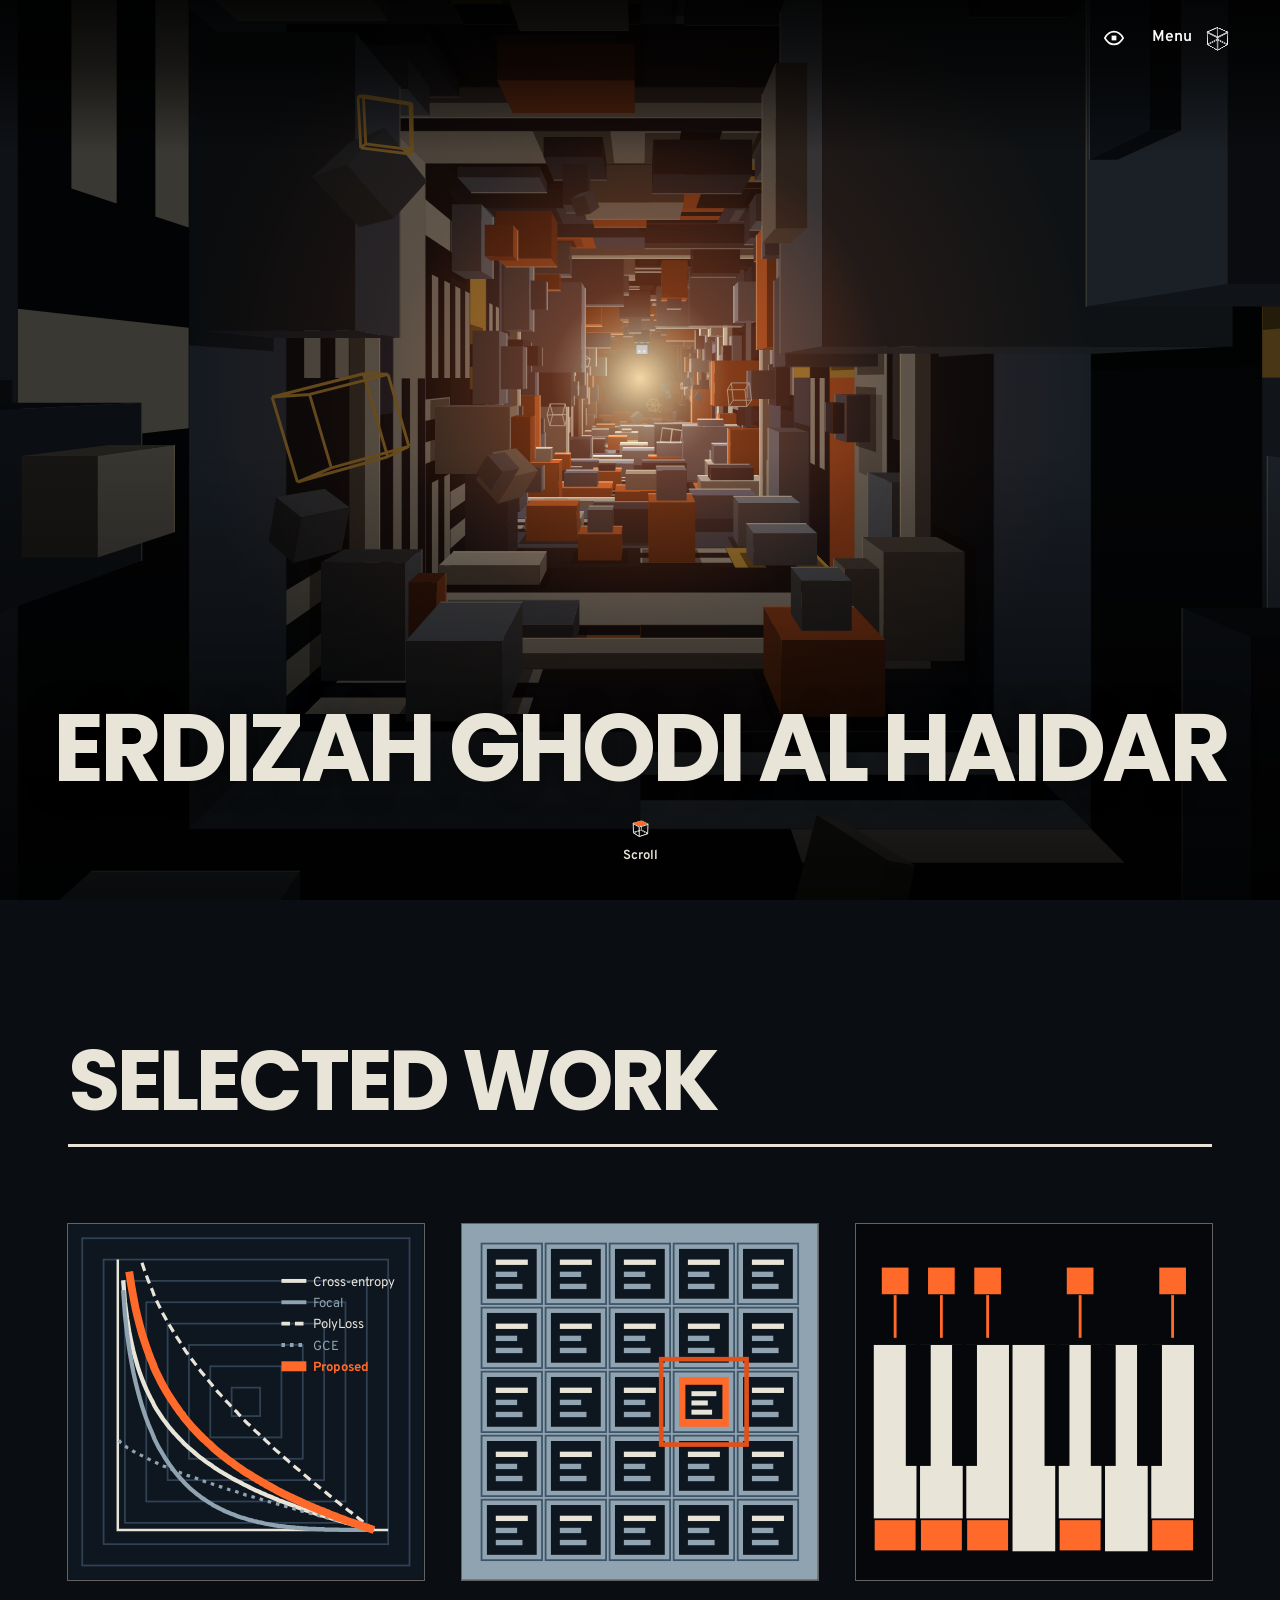
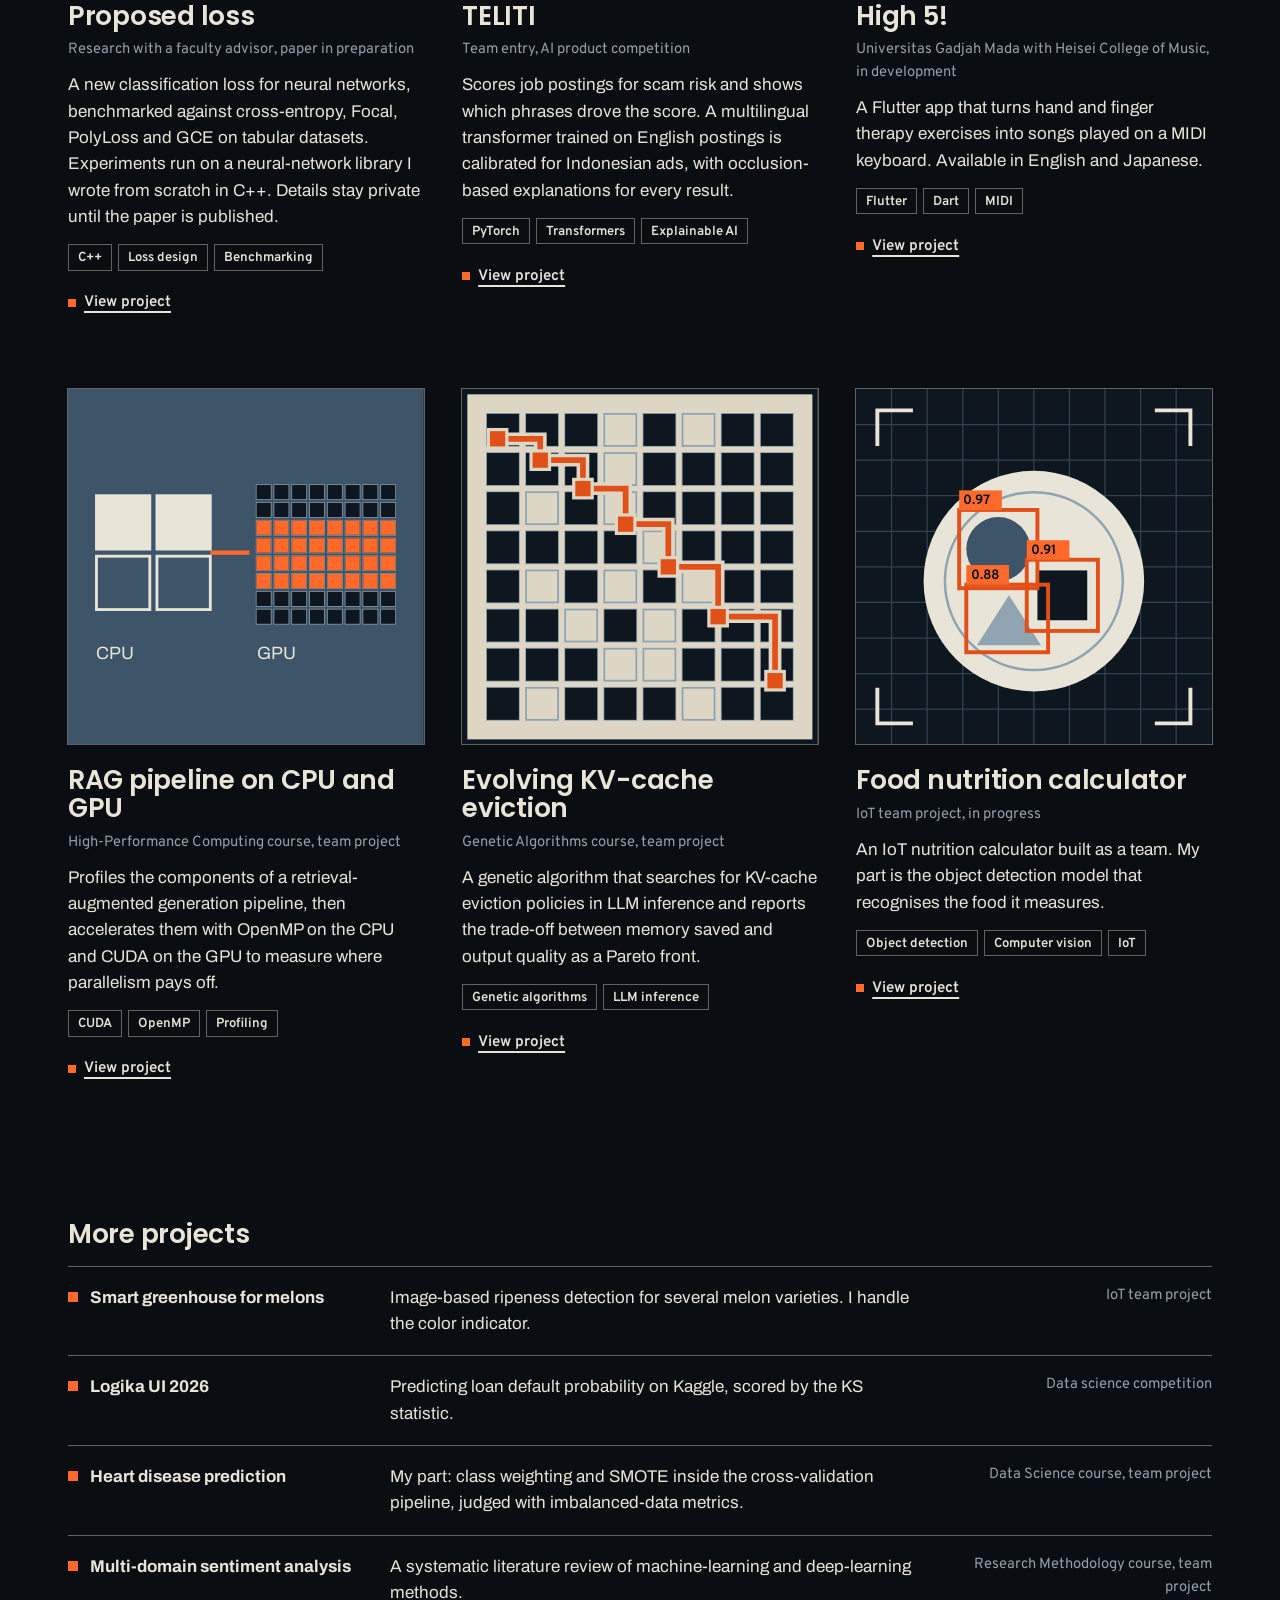
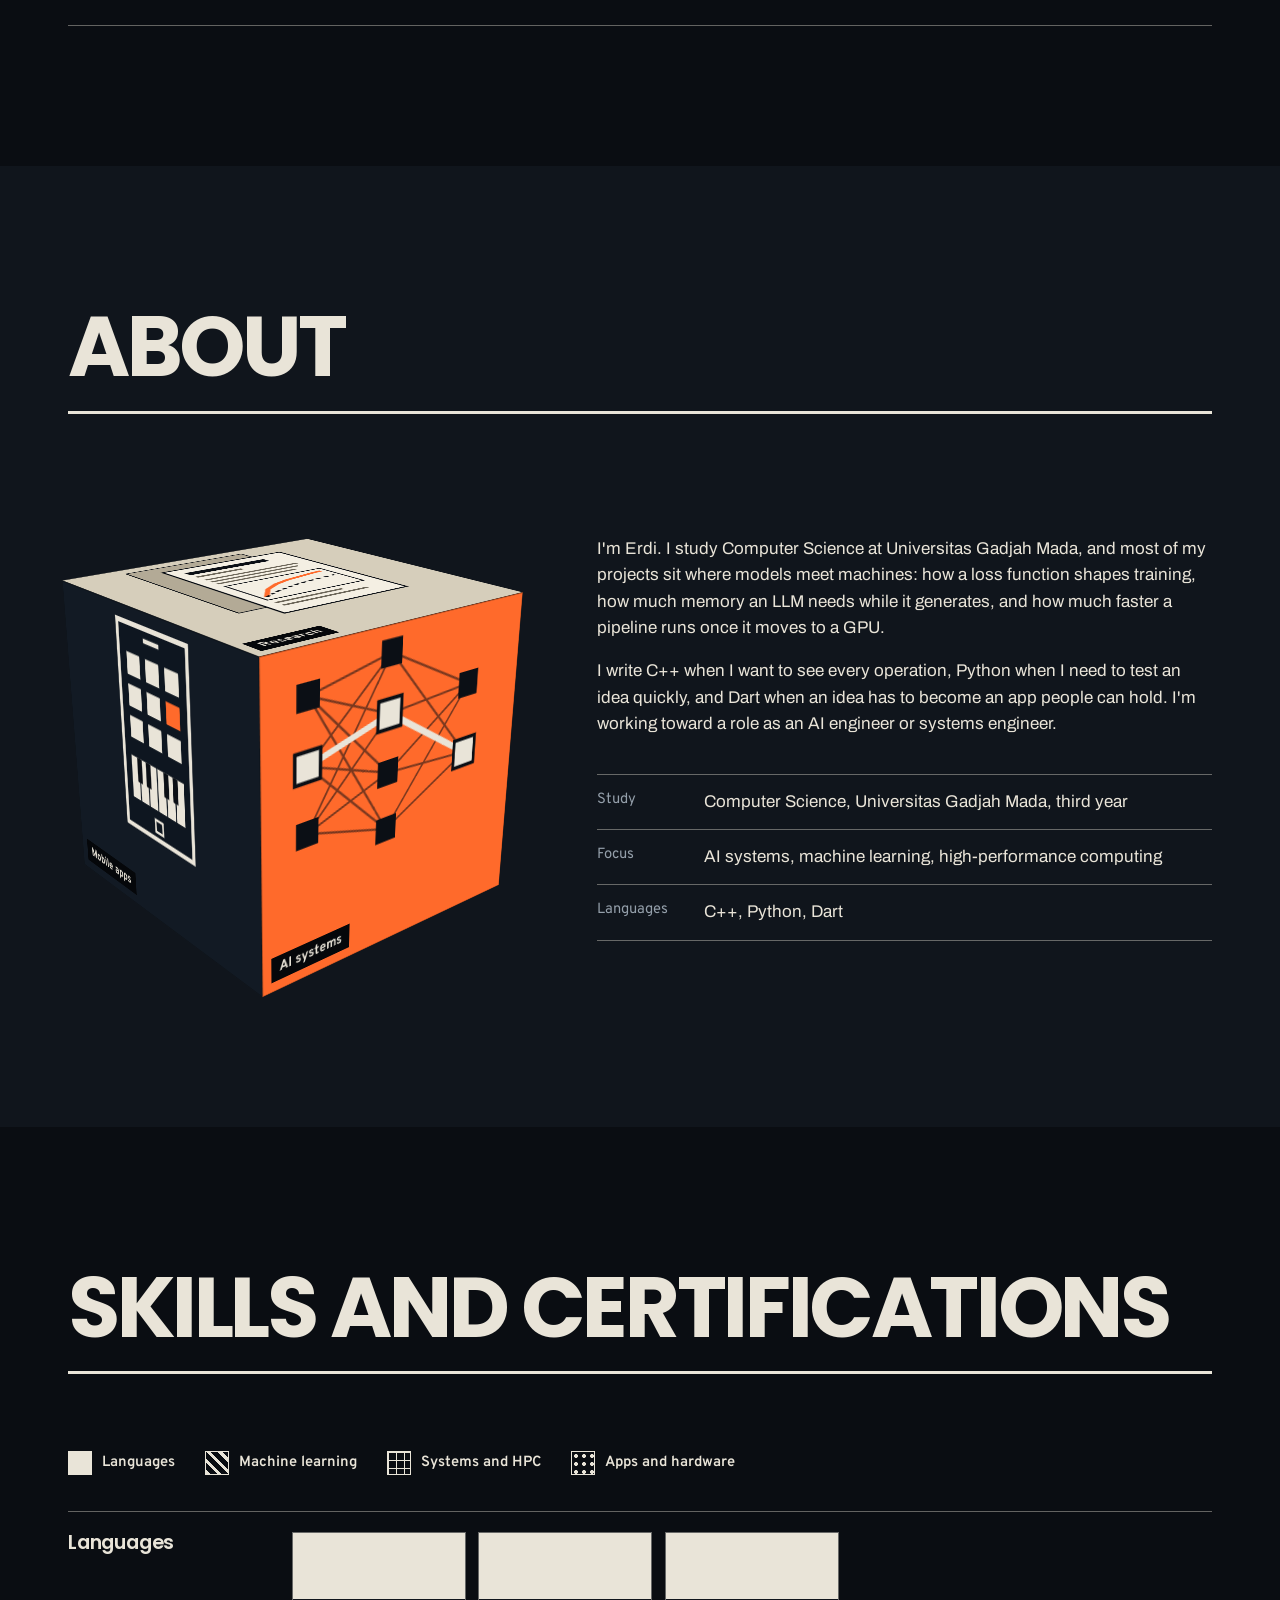
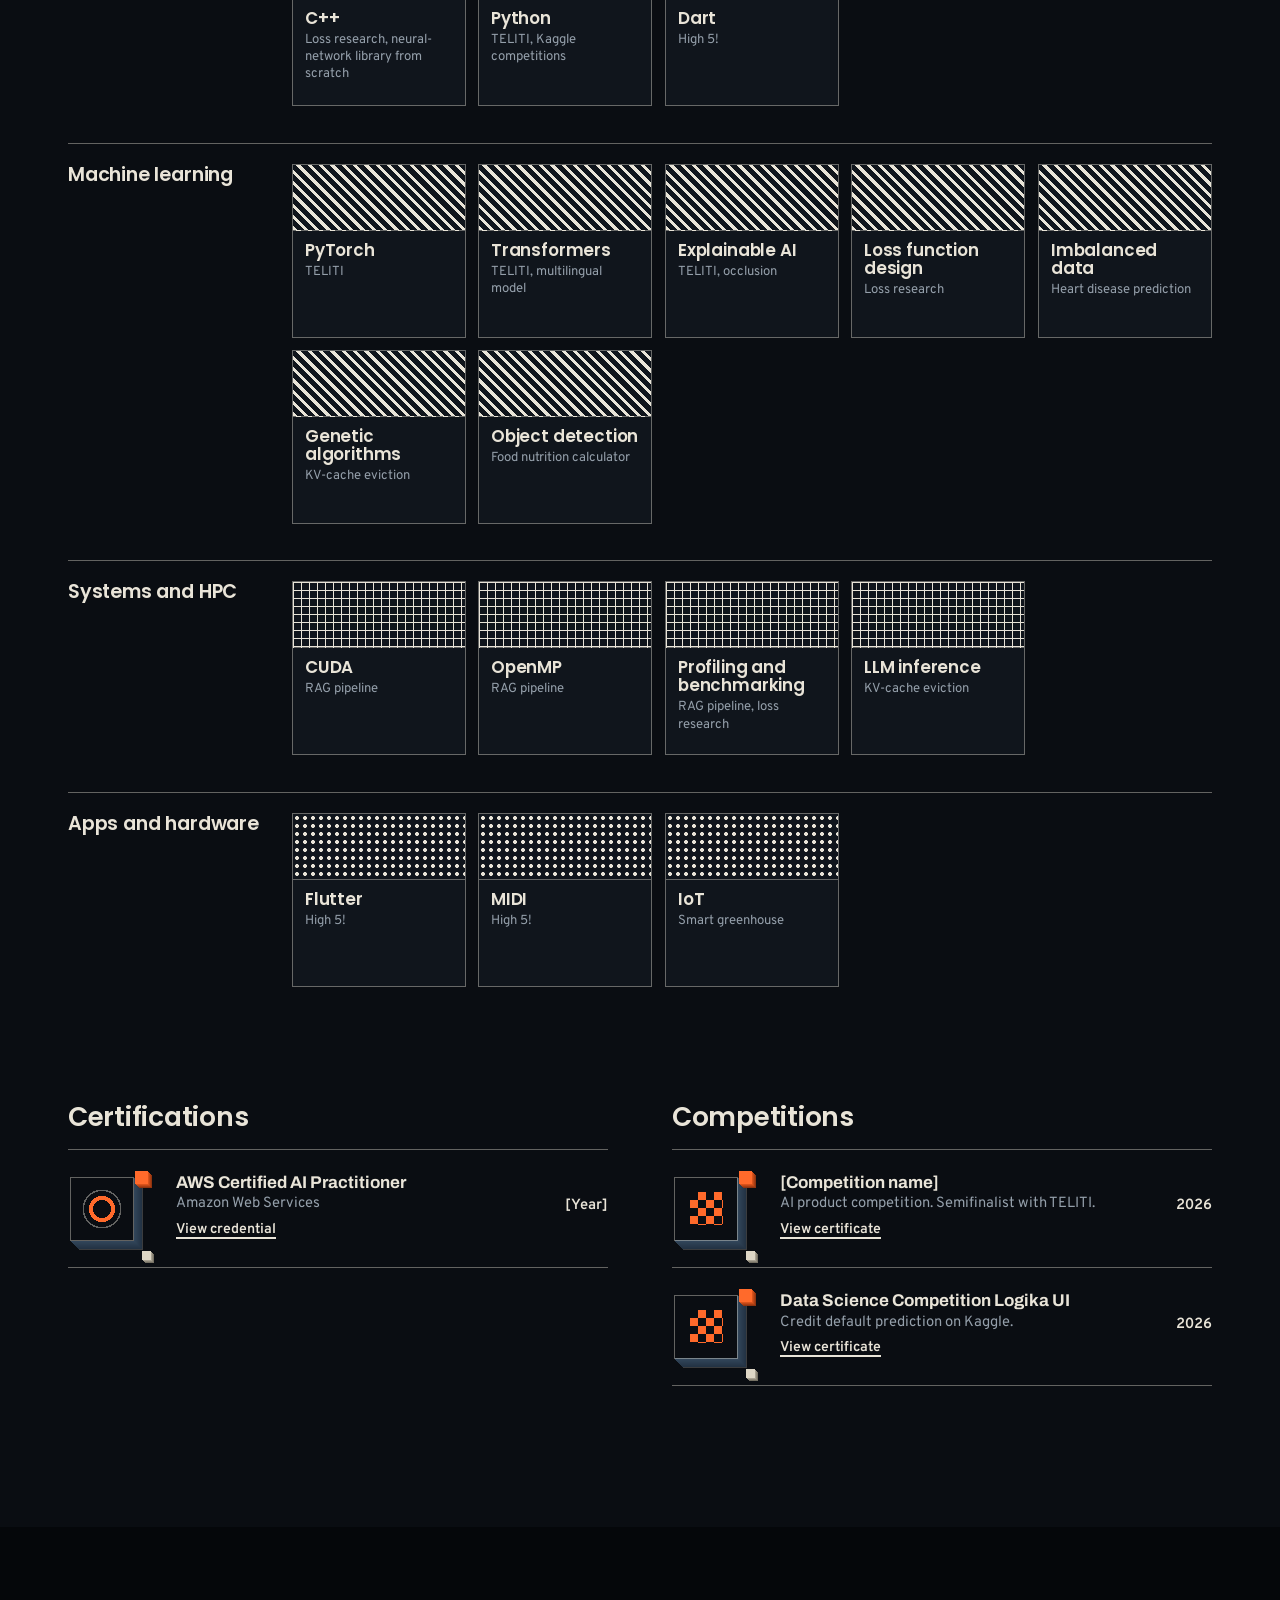
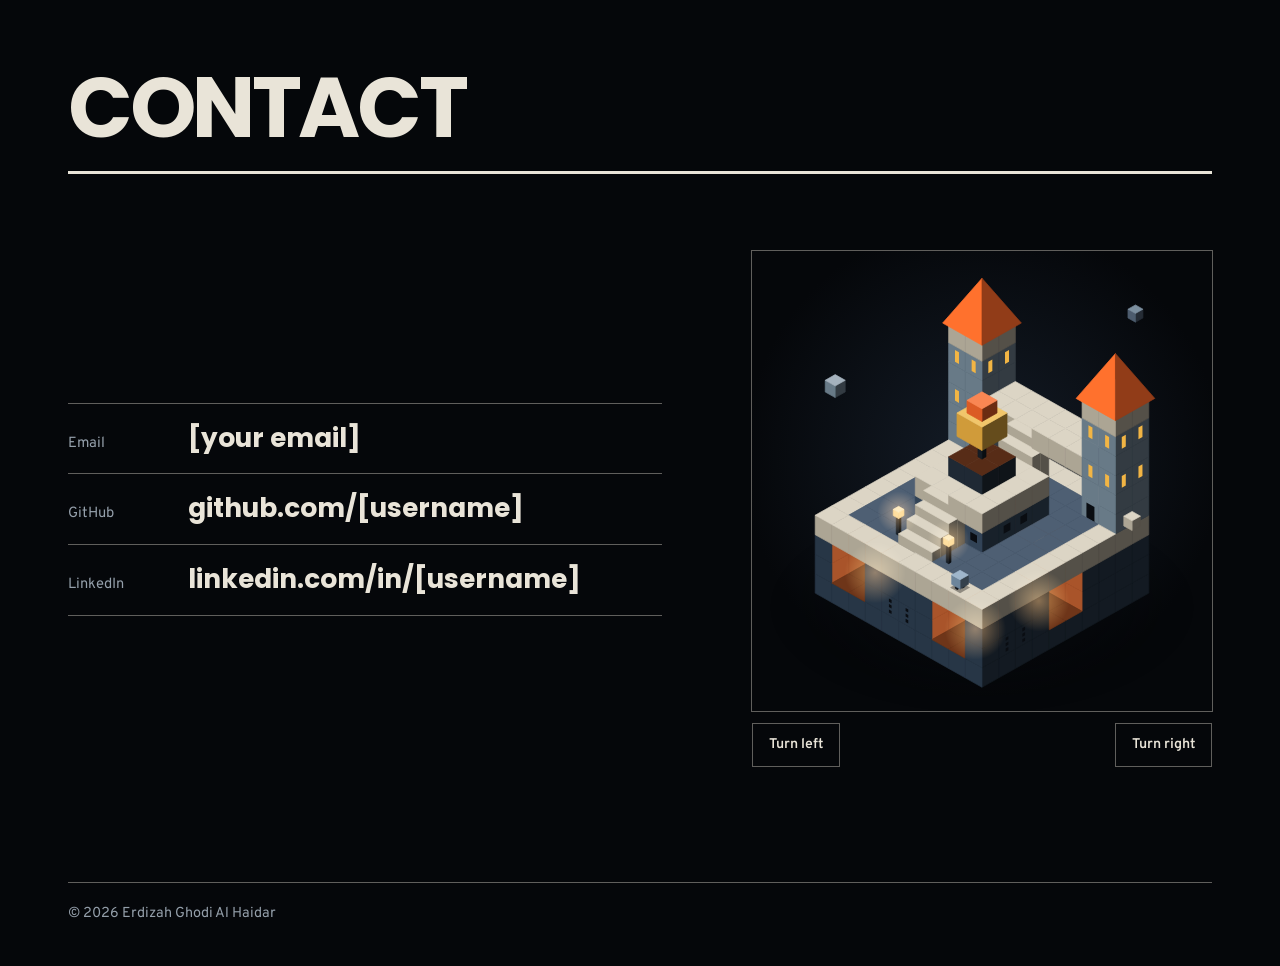
==== index.html @ 1af89fe9 "Add files via upload" ====
<!DOCTYPE html>
<html lang="en">
<head>
<meta charset="utf-8">
<meta name="viewport" content="width=device-width, initial-scale=1">
<title>Erdizah Ghodi Al Haidar</title>
<meta name="description" content="Portfolio of Erdizah Ghodi Al Haidar, Computer Science student at Universitas Gadjah Mada working on AI systems, machine learning and high-performance computing.">
<meta name="theme-color" content="#05070A">
<script>
  // the loading screen only exists when scripts run; a timer releases the page even if something fails
  document.documentElement.classList.add('js', 'is-loading');
  setTimeout(function () { document.documentElement.classList.remove('is-loading'); }, 8000);
</script>
<link rel="preconnect" href="https://fonts.googleapis.com">
<link rel="preconnect" href="https://fonts.gstatic.com" crossorigin>
<link href="https://fonts.googleapis.com/css2?family=Poppins:wght@600;700&amp;family=Overpass:wght@400..700&amp;family=Archivo:wdth,wght@62..125,400..700&amp;display=swap" rel="stylesheet">
<style>
:root {
  /* Layout: fly into a lit corridor of squares, read square tiles in the dark, end at a small city inside a cube.
     One dark palette: navy-black ground, bone text, ember light at the end of the corridor. */
  --void: #05070A;
  --bg: #0A0D12;
  --bg-2: #10151C;
  --text: #E9E4D8;
  --muted: #949FAA;
  --line: rgba(233, 228, 216, .16);
  --line-strong: rgba(233, 228, 216, .4);
  --accent: #FF6A2B;
  /* tokens the project covers draw with */
  --paper: #E9E4D8;
  --paper-hi: #DDD6C5;
  --ink: #0E1620;
  --mid: #3E5468;
  --soft: #8FA3B0;
  --acc-fill: #FF6A2B;
  --acc-d: #FF6A2B;
  --acc-l: #E2501A;
  /* Control-style type: geometric caps for titles (Poppins, in the Avant Garde family of shapes),
     a road-sign face for labels (Overpass, from Highway Gothic), Archivo for reading. */
  --display: "Poppins", "Century Gothic", "Avant Garde", system-ui, sans-serif;
  --label: "Overpass", "Archivo", system-ui, sans-serif;
  --body: "Archivo", system-ui, -apple-system, "Segoe UI", Roboto, sans-serif;
  --gutter: clamp(16px, 4vw, 48px);
  color-scheme: dark;
}

*, *::before, *::after { box-sizing: border-box; }
html { scroll-behavior: smooth; background: var(--void); }
body {
  margin: 0;
  background: var(--bg);
  color: var(--text);
  font-family: var(--body);
  font-size: 1.0625rem;
  line-height: 1.55;
  -webkit-font-smoothing: antialiased;
}
a { color: inherit; }
:focus-visible { outline: 2px solid var(--accent); outline-offset: 3px; }
.wrap { max-width: 1240px; margin: 0 auto; padding: 0 var(--gutter); }
.skip {
  position: absolute; left: var(--gutter); top: -60px; z-index: 70;
  background: var(--accent); color: #000; padding: 10px 14px; font-weight: 700; text-decoration: none;
}
.skip:focus { top: 12px; }

/* Header */
.site-head {
  position: fixed; inset: 0 0 auto 0; z-index: 40;
  display: flex; justify-content: flex-end; align-items: center;
  padding: 16px var(--gutter);
  color: #fff; mix-blend-mode: difference; pointer-events: none;
}
.site-head a { pointer-events: auto; text-decoration: none; }
.site-head :focus-visible { outline-color: #fff; }
.menu-btn {
  pointer-events: auto; display: inline-flex; align-items: center; gap: 12px;
  min-height: 44px; padding: 0 2px 0 10px;
  background: none; border: 0; color: inherit; cursor: pointer;
  font: 600 .98rem/1 var(--label);
}
.menu-icon { position: relative; width: 26px; height: 26px; perspective: 140px; display: grid; place-items: center; }
/* a wireframe cube; open, it turns face-on and becomes a square with a cross */
.menu-cube {
  position: relative; width: 15px; height: 15px; transform-style: preserve-3d;
  transform: rotateX(-30deg) rotateY(45deg);
  transition: transform .6s cubic-bezier(.2, .8, .2, 1);
}
.menu-cube i { position: absolute; inset: 0; border: 1.5px solid currentColor; }
.menu-cube i:nth-child(1) { transform: translateZ(7.5px); }
.menu-cube i:nth-child(2) { transform: rotateY(180deg) translateZ(7.5px); }
.menu-cube i:nth-child(3) { transform: rotateY(90deg) translateZ(7.5px); }
.menu-cube i:nth-child(4) { transform: rotateY(-90deg) translateZ(7.5px); }
.menu-cube i:nth-child(5) { transform: rotateX(90deg) translateZ(7.5px); }
.menu-cube i:nth-child(6) { transform: rotateX(-90deg) translateZ(7.5px); }
.menu-btn:hover .menu-cube { transform: rotateX(-30deg) rotateY(135deg); }
.menu-x { position: absolute; inset: 0; opacity: 0; transition: opacity .25s; }
.menu-x::before, .menu-x::after {
  content: ""; position: absolute; left: 50%; top: 50%; width: 11px; height: 1.5px;
  background: currentColor; transform: translate(-50%, -50%) rotate(45deg);
}
.menu-x::after { transform: translate(-50%, -50%) rotate(-45deg); }
.menu-open .menu-cube { transform: rotateX(0deg) rotateY(0deg) scale(1.35); }
.menu-open .menu-cube i:not(:first-child) { opacity: 0; }
.menu-open .menu-x { opacity: 1; transition-delay: .25s; }

.menu {
  position: fixed; inset: 0; z-index: 34;
  display: grid; align-content: center;
  padding: 96px var(--gutter) 48px;
  background: rgba(5, 7, 10, .9);
  -webkit-backdrop-filter: blur(8px); backdrop-filter: blur(8px);
  opacity: 0; visibility: hidden;
  transition: opacity .3s, visibility 0s linear .3s;
}
.menu-open .menu { opacity: 1; visibility: visible; transition: opacity .3s; }
.menu-inner { width: 100%; max-width: 1240px; margin: 0 auto; display: grid; gap: clamp(32px, 6vh, 64px); }
.menu-list { list-style: none; margin: 0; padding: 0; border-top: 1.5px solid var(--line-strong); }
.menu-list li { border-bottom: 1.5px solid var(--line-strong); }
.menu-list a {
  display: grid; grid-template-columns: minmax(0, 1fr) minmax(0, 22rem); gap: 8px 32px; align-items: baseline;
  padding: clamp(12px, 2.4vh, 22px) 0; text-decoration: none;
  transform: translateY(14px); opacity: 0;
  transition: transform .5s cubic-bezier(.2, .8, .2, 1), opacity .4s;
}
.menu-open .menu-list a { transform: none; opacity: 1; }
.menu-open .menu-list li:nth-child(2) a { transition-delay: .05s; }
.menu-open .menu-list li:nth-child(3) a { transition-delay: .1s; }
.menu-open .menu-list li:nth-child(4) a { transition-delay: .15s; }
.menu-word {
  font-family: var(--display); font-weight: 700; text-transform: uppercase;
  font-size: clamp(2.2rem, 6.4vw, 5rem); line-height: 1; letter-spacing: -.04em;
}
.menu-note { color: var(--muted); font-family: var(--label); font-size: .98rem; }
.menu-list a:hover .menu-note { color: var(--text); }
.menu-foot { margin: 0; color: var(--muted); font-family: var(--label); font-size: .9rem; }
.menu-open .cursor { z-index: 36; }
@media (max-width: 640px) { .menu-list a { grid-template-columns: 1fr; } }

/* Cursor cube */
.cursor {
  position: fixed; left: 0; top: 0; z-index: 25; width: 0; height: 0;
  pointer-events: none; mix-blend-mode: difference; opacity: 0; transition: opacity .25s;
}
.cursor.is-on { opacity: 1; }
/* hidden over the opening corridor; it fades in once the corridor is scrolled away */
.cursor.is-hidden { opacity: 0; }
.cursor-scale {
  position: absolute; left: -11px; top: -11px; width: 22px; height: 22px;
  perspective: 700px; transform-style: preserve-3d;
  transition: transform .35s cubic-bezier(.2, .8, .2, 1);
}
.cursor.is-down .cursor-scale { transform: scale(.7); }
.cursor.is-dock .cursor-scale { transform: none; }
/* while docked on a menu item it rises above the page blocks, still under the header */
.cursor.is-dock { z-index: 35; }
.cursor.is-back .cursor-scale { transform: none; perspective: 2200px; }
.cursor-cube i { transition: background-color .25s; }
/* as a card's body the cube turns a quiet grey, so its sides read as depth, not as a second object */
.cursor.is-back .cursor-cube i { background: #7c7c7c; }
.cursor.is-back .cursor-cube i:nth-child(n+5) { background: #555555; }
.cursor-dir { position: absolute; inset: 0; transform-style: preserve-3d; }
.cursor-cube { position: relative; width: 100%; height: 100%; transform-style: preserve-3d; transform: rotateX(-28deg) rotateY(40deg); }
.cursor-cube i { position: absolute; inset: 0; background: #fff; backface-visibility: hidden; }
.cursor-cube i:nth-child(1) { transform: translateZ(11px); }
.cursor-cube i:nth-child(2) { transform: rotateY(180deg) translateZ(11px); }
.cursor-cube i:nth-child(3) { transform: rotateY(90deg) translateZ(11px); background: #b8b8b8; }
.cursor-cube i:nth-child(4) { transform: rotateY(-90deg) translateZ(11px); background: #b8b8b8; }
.cursor-cube i:nth-child(5) { transform: rotateX(90deg) translateZ(11px); background: #7c7c7c; }
.cursor-cube i:nth-child(6) { transform: rotateX(-90deg) translateZ(11px); background: #7c7c7c; }
@media (hover: none), (pointer: coarse) { .cursor { display: none; } }
/* These sit one layer above the cursor, so the cube slips behind them. */
.cover, .cube-scene, .skill, .city { position: relative; z-index: 30; }

/* Hero */
.hero {
  position: relative; overflow: hidden;
  height: 100vh; height: 100svh; min-height: 560px;
  background: var(--void); color: var(--text);
}
.corridor { position: absolute; inset: 0; width: 100%; height: 100%; display: block; }
.hero-name {
  /* one line, centred under the corridor and fitted to the full width (see fitName) */
  position: absolute; left: var(--gutter); right: var(--gutter); bottom: clamp(84px, 12vh, 124px);
  margin: 0; text-align: center; white-space: nowrap;
  font-family: var(--display); font-weight: 700; text-transform: uppercase;
  font-size: clamp(2.5rem, 7vw, 9rem); line-height: .92; letter-spacing: -.04em;
  color: var(--text); text-shadow: 0 2px 30px rgba(0, 0, 0, .5);
  transform-origin: 50% 100%;
}
.scroll-cue {
  position: absolute; left: 50%; bottom: clamp(18px, 3.5vh, 32px); z-index: 2; transform: translateX(-50%);
  display: flex; flex-direction: column; align-items: center; gap: 6px;
  min-width: 44px; min-height: 44px; padding: 2px 0;
  color: var(--text); text-decoration: none; font-family: var(--label); font-size: .82rem; font-weight: 600;
  transition: opacity .3s;
}
/* a wireframe cube with an orange top that rolls forward and drops a step, over and over */
.cue-cube { position: relative; width: 24px; height: 24px; perspective: 140px; display: grid; place-items: center; }
.cue-drop { display: block; transform-style: preserve-3d; animation: cue-drop 2.2s cubic-bezier(.65, 0, .35, 1) infinite; }
.cue-iso { display: block; transform-style: preserve-3d; transform: rotateX(-24deg) rotateY(36deg); }
.cue-roll { display: block; position: relative; width: 11px; height: 11px; transform-style: preserve-3d; animation: cue-roll 2.2s cubic-bezier(.65, 0, .35, 1) infinite; }
.cue-roll i { position: absolute; inset: 0; border: 1.5px solid currentColor; }
.cue-roll i:nth-child(1) { transform: translateZ(5.5px); }
.cue-roll i:nth-child(2) { transform: rotateY(180deg) translateZ(5.5px); }
.cue-roll i:nth-child(3) { transform: rotateY(90deg) translateZ(5.5px); }
.cue-roll i:nth-child(4) { transform: rotateY(-90deg) translateZ(5.5px); }
.cue-roll i:nth-child(5) { transform: rotateX(90deg) translateZ(5.5px); background: var(--accent); border-color: var(--accent); }
.cue-roll i:nth-child(6) { transform: rotateX(-90deg) translateZ(5.5px); }
@keyframes cue-drop {
  0% { transform: translateY(-4px); opacity: 0; }
  18% { opacity: 1; }
  70% { transform: translateY(5px); opacity: 1; }
  100% { transform: translateY(5px); opacity: 0; }
}
@keyframes cue-roll { 0% { transform: rotateX(0deg); } 70%, 100% { transform: rotateX(-90deg); } }

/* Hide HUD: a small eye in the header clears the name, header and scroll cue off the corridor */
.head-right { display: flex; align-items: center; gap: 6px; }
.hud-btn {
  pointer-events: auto; display: grid; place-items: center; width: 44px; height: 44px;
  background: none; border: 0; padding: 0; color: inherit; cursor: pointer;
  transition: opacity .3s, visibility 0s;
}
.hud-btn svg { width: 22px; height: 22px; display: block; }
.hud-btn:hover svg { transform: scale(1.1); }
/* only meaningful over the corridor, and out of the way while the menu is open */
.past-hero .hud-btn, .menu-open .hud-btn { opacity: 0; visibility: hidden; pointer-events: none; transition: opacity .3s, visibility 0s linear .3s; }
.hero:focus { outline: none; }
.sr-only { position: absolute; width: 1px; height: 1px; overflow: hidden; clip-path: inset(50%); white-space: nowrap; }
.site-head, .hero-name, .scroll-cue { transition: opacity .4s, visibility 0s; }
.hud-off .site-head, .hud-off .hero-name, .hud-off .scroll-cue {
  opacity: 0 !important; visibility: hidden; pointer-events: none;
  transition: opacity .4s, visibility 0s linear .4s;
}

/* Loading screen: eight blocks that come apart and lock back into a cube */
.loader { display: none; }
.js .loader {
  position: fixed; inset: 0; z-index: 80;
  display: grid; place-content: center; justify-items: center; gap: 30px;
  background: var(--void);
  transition: opacity .55s ease, visibility 0s linear .55s;
  animation: loader-failsafe .5s ease 8s forwards;
}
.is-loaded .loader { opacity: 0; visibility: hidden; }
.is-loading { overflow: hidden; }
@keyframes loader-failsafe { to { opacity: 0; visibility: hidden; } }
.loader-scene { width: 96px; height: 96px; perspective: 600px; display: grid; place-items: center; }
.loader-cube { position: relative; width: 18px; height: 18px; transform-style: preserve-3d; animation: loader-spin 7s linear infinite; }
.is-loaded .loader-cube { animation-play-state: paused; }
@keyframes loader-spin { from { transform: rotateX(-28deg) rotateY(0deg); } to { transform: rotateX(-28deg) rotateY(360deg); } }
.lc { position: absolute; inset: 0; transform-style: preserve-3d; animation: lc-breathe 1.7s cubic-bezier(.65, 0, .35, 1) infinite; }
@keyframes lc-breathe {
  0%, 100% { transform: translate3d(calc(var(--x) * 9px), calc(var(--y) * 9px), calc(var(--z) * 9px)); }
  50% { transform: translate3d(calc(var(--x) * 16px), calc(var(--y) * 16px), calc(var(--z) * 16px)); }
}
.lc i { position: absolute; inset: 0; }
.lc i:nth-child(1) { transform: translateZ(9px); background: #4A5B70; }
.lc i:nth-child(2) { transform: rotateY(180deg) translateZ(9px); background: #3E5468; }
.lc i:nth-child(3) { transform: rotateY(90deg) translateZ(9px); background: #2E3F52; }
.lc i:nth-child(4) { transform: rotateY(-90deg) translateZ(9px); background: #5A6B80; }
.lc i:nth-child(5) { transform: rotateX(90deg) translateZ(9px); background: #E9E4D8; }
.lc i:nth-child(6) { transform: rotateX(-90deg) translateZ(9px); background: #1C2430; }
.lc.hot i:nth-child(1) { background: #FF6A2B; }
.lc.hot i:nth-child(2) { background: #E05A20; }
.lc.hot i:nth-child(3) { background: #C9501F; }
.lc.hot i:nth-child(4) { background: #FF8A55; }
.lc.hot i:nth-child(5) { background: #FFB08A; }
.loader-text { margin: 0; color: var(--muted); font-family: var(--label); font-size: .9rem; font-weight: 600; }

/* Sections */
.section { padding: clamp(80px, 11vw, 150px) 0; }
.section.alt { background: var(--bg-2); }
.sec-head {
  display: grid; grid-template-columns: minmax(0, 1fr);
  gap: 16px 48px; align-items: end;
  margin-bottom: clamp(40px, 6vw, 80px); padding-bottom: 24px;
  border-bottom: 3px solid var(--text);
}
.sec-head h2 {
  margin: 0;
  font-family: var(--display); font-weight: 700; text-transform: uppercase;
  font-size: clamp(2.4rem, 6.6vw, 5.4rem); line-height: .94; letter-spacing: -.04em; text-wrap: balance;
}
.sec-head p { margin: 0; color: var(--muted); }
.sub-h {
  margin: 0 0 18px;
  font-family: var(--display); font-weight: 600; letter-spacing: -.01em; font-size: 1.65rem; line-height: 1.1;
}

/* Work tiles */
.grid {
  display: grid;
  grid-template-columns: repeat(auto-fill, minmax(min(100%, 320px), 1fr));
  gap: clamp(48px, 5vw, 72px) clamp(24px, 3vw, 40px);
}
.tile { display: grid; gap: 22px; align-content: start; }
.cover { aspect-ratio: 1; perspective: 2200px; --rx: 0deg; --ry: 0deg; --lift: 0px; }
.stack {
  position: relative; width: 100%; height: 100%;
  transform-style: preserve-3d;
  transform: rotateX(var(--rx)) rotateY(var(--ry));
}
.layer {
  position: absolute; inset: 0; width: 100%; height: 100%; display: block;
  transform: translateZ(calc(var(--i) * var(--lift)));
  transition: transform .6s cubic-bezier(.2, .7, .2, 1), filter .6s;
}
.layer:first-child { box-shadow: 0 0 0 1px var(--line-strong); }
.cover.is-lifted { --lift: 30px; }
.cover.is-lifted .layer:not(:first-child) { filter: drop-shadow(0 12px 12px rgba(0, 0, 0, .55)); }
.tile-body { display: grid; gap: 10px; }
.tile h3 {
  margin: 0;
  font-family: var(--display); font-weight: 600; letter-spacing: -.01em; font-size: 1.65rem; line-height: 1.05;
}
.tile-meta { margin: 0; color: var(--muted); font-family: var(--label); font-size: .92rem; }
.tile-body > p:not(.tile-meta) { margin: 0; max-width: 60ch; }
.tags { list-style: none; margin: 4px 0 0; padding: 0; display: flex; flex-wrap: wrap; gap: 6px; }
.tile-link {
  justify-self: start; display: inline-flex; align-items: center; gap: 8px; min-height: 44px;
  font-family: var(--label); font-weight: 600; font-size: .95rem; color: var(--text);
  text-decoration: underline; text-decoration-thickness: 1.5px; text-underline-offset: 5px;
}
.tile-link::before { content: ""; width: 8px; height: 8px; background: var(--accent); }
.tile-link:hover { color: var(--accent); }
.row-link { text-decoration: none; }
.row-link:hover { text-decoration: underline; text-decoration-thickness: 1.5px; text-underline-offset: 4px; }
.cred-link {
  display: inline-block; margin-top: 4px; font-family: var(--label); font-weight: 600; font-size: .88rem;
  text-decoration: underline; text-decoration-thickness: 1.5px; text-underline-offset: 4px;
}
.cred-link:hover { color: var(--accent); }
.tags li { border: 1.5px solid var(--line-strong); padding: 3px 9px 1px; font-family: var(--label); font-size: .82rem; font-weight: 600; }

.more { margin-top: clamp(80px, 10vw, 130px); }
.rows { list-style: none; margin: 0; padding: 0; border-top: 1.5px solid var(--line-strong); }
.rows li {
  display: grid; grid-template-columns: minmax(0, 1.1fr) minmax(0, 2fr) minmax(0, 1fr);
  gap: 6px 32px; padding: 18px 0; border-bottom: 1.5px solid var(--line-strong);
}
.row-title { font-weight: 700; display: flex; gap: 12px; align-items: baseline; }
.row-title::before { content: ""; flex: none; width: 10px; height: 10px; background: var(--accent); transform: translateY(-1px); }
.row-ctx { color: var(--muted); font-family: var(--label); font-size: .92rem; text-align: right; }

/* About */
.about-grid {
  display: grid; grid-template-columns: minmax(0, 5fr) minmax(0, 7fr);
  gap: clamp(48px, 7vw, 110px); align-items: center;
}
.about-copy p { margin: 0 0 1em; max-width: 62ch; }
.facts { display: grid; grid-template-columns: max-content 1fr; margin: 36px 0 0; border-top: 1px solid var(--line-strong); }
.facts dt, .facts dd { padding: 14px 0; border-bottom: 1px solid var(--line-strong); }
.facts dt { color: var(--muted); font-family: var(--label); font-size: .92rem; padding-right: 36px; }
.facts dd { margin: 0; }
.cube-wrap { display: grid; justify-items: center; gap: 28px; }
.cube-scene {
  --s: clamp(200px, 25vw, 310px);
  width: var(--s); height: var(--s); margin: calc(var(--s) * .3) 0;
  perspective: 1100px; cursor: grab; touch-action: pan-y; user-select: none;
}
.cube-scene.is-dragging { cursor: grabbing; }
.cube { position: relative; width: 100%; height: 100%; transform-style: preserve-3d; transform: rotateX(-22deg) rotateY(38deg); }
.face {
  position: absolute; inset: 0; display: flex; align-items: flex-end; padding: 10px;
  backface-visibility: hidden; box-shadow: inset 0 0 0 1px rgba(0, 0, 0, .25);
}
.face-art { position: absolute; inset: 0; width: 100%; height: 100%; display: block; }
.face span {
  position: relative; background: #05070A; color: #E9E4D8;
  padding: 5px 9px 3px; font-family: var(--label); font-weight: 700; font-size: .88rem; line-height: 1.2;
}
.f1 { transform: rotateY(0deg) translateZ(calc(var(--s) / 2)); background: #FF6A2B; }
.f2 { transform: rotateY(90deg) translateZ(calc(var(--s) / 2)); background: #E9E4D8; }
.f3 { transform: rotateY(180deg) translateZ(calc(var(--s) / 2)); background: #3E5468; }
.f4 { transform: rotateY(-90deg) translateZ(calc(var(--s) / 2)); background: #121A24; }
.f5 { transform: rotateX(90deg) translateZ(calc(var(--s) / 2)); background: #D6CEBB; }
.f6 { transform: rotateX(-90deg) translateZ(calc(var(--s) / 2)); background: #05070A; }
.cube-note { margin: 0; color: var(--muted); font-family: var(--label); font-size: .9rem; }

/* Skills */
.pat { --pc: var(--text); }
.pat-lang { background: var(--pc); }
.pat-ml { background: repeating-linear-gradient(45deg, var(--pc) 0 3px, transparent 3px 8px); }
.pat-sys { background: linear-gradient(var(--pc) 1.5px, transparent 1.5px) 0 0 / 8px 8px, linear-gradient(90deg, var(--pc) 1.5px, transparent 1.5px) 0 0 / 8px 8px; }
.pat-app { background: radial-gradient(var(--pc) 1.8px, transparent 2.2px) 0 0 / 8px 8px; }
.legend { list-style: none; margin: 0 0 36px; padding: 0; display: flex; flex-wrap: wrap; gap: 12px 30px; }
.legend li { display: flex; align-items: center; gap: 10px; font-family: var(--label); font-size: .92rem; font-weight: 600; }
.legend .pat { width: 24px; height: 24px; border: 1.5px solid var(--text); }
.skill-groups { display: grid; gap: 36px; }
.skill-group {
  display: grid; grid-template-columns: 12rem minmax(0, 1fr); gap: 16px 32px; align-items: start;
  padding-top: 20px; border-top: 1.5px solid var(--line-strong);
}
.skill-group h3 {
  margin: 0; font-family: var(--display); font-weight: 600; letter-spacing: -.01em; font-size: 1.2rem; line-height: 1.15;
}
.skill-grid { list-style: none; margin: 0; padding: 0; display: grid; grid-template-columns: repeat(auto-fill, minmax(160px, 1fr)); gap: 12px; }
.skill {
  aspect-ratio: 1; display: grid; grid-template-rows: 38% minmax(0, 1fr);
  border: 1.5px solid var(--line-strong); background: var(--bg-2);
  transition: background-color .2s, color .2s;
}
.skill { transform: perspective(2200px) rotateX(var(--rx, 0deg)) rotateY(var(--ry, 0deg)); }
.skill .pat { border-bottom: 1.5px solid var(--line-strong); transition: background-position .6s; }
.skill-text { display: grid; gap: 4px; align-content: start; padding: 10px 12px 12px; }
.skill strong {
  font-family: var(--display); font-weight: 600; letter-spacing: -.01em; font-size: 1.05rem; line-height: 1.1;
}
.skill-text span { font-family: var(--label); font-size: .82rem; line-height: 1.3; color: var(--muted); }
.skill:hover { background: var(--text); color: var(--bg); border-color: var(--bg); }
.skill:hover .pat { --pc: var(--bg); background-position: 8px 8px; }
.skill:hover .skill-text span { color: #4A5866; }
.creds { display: grid; grid-template-columns: repeat(auto-fit, minmax(min(100%, 420px), 1fr)); gap: 48px clamp(32px, 5vw, 72px); margin-top: clamp(72px, 9vw, 120px); }
.cred-list { list-style: none; margin: 0; padding: 0; border-top: 1.5px solid var(--line-strong); }
.cred-list li {
  display: grid; grid-template-columns: 48px minmax(0, 1fr) auto; gap: 16px; align-items: center;
  padding: 16px 0; border-bottom: 1.5px solid var(--line-strong);
}
.cred-list li.has-badge { grid-template-columns: 92px minmax(0, 1fr) auto; padding: 22px 0 26px; }
.cred-badge {
  position: relative; width: 64px; height: 64px; margin: 4px 0 0 2px;
  background: var(--bg) radial-gradient(circle, transparent 9px, var(--accent) 9px, var(--accent) 13px, transparent 13px, transparent 18px, var(--line-strong) 18px, var(--line-strong) 19.5px, transparent 19.5px);
  border: 1.5px solid var(--line-strong);
  box-shadow: 1px 1px 0 #31455A, 2px 2px 0 #2F4256, 3px 3px 0 #2D4053, 4px 4px 0 #2B3D50, 5px 5px 0 #293A4D, 6px 6px 0 #27384A, 7px 7px 0 #253547, 8px 8px 0 #233344, 9px 9px 0 rgba(233, 228, 216, .22);
}
.cred-badge.is-comp { background: var(--bg) repeating-conic-gradient(var(--accent) 0 25%, transparent 0 50%) 0 0 / 16px 16px content-box; padding: 14.5px; }
.cred-badge img { position: absolute; inset: 0; z-index: 1; display: block; width: 100%; height: 100%; padding: 5px; object-fit: contain; background: var(--bg); }
.cred-badge::before, .cred-badge::after { content: ""; position: absolute; pointer-events: none; }
.cred-badge::before {
  width: 13px; height: 13px; top: -7px; right: -15px; background: var(--accent);
  box-shadow: 1px 1px 0 #D9531C, 2px 2px 0 #C24817, 3px 3px 0 #A93E13, 4px 4px 0 #8F3410;
}
.cred-badge::after {
  width: 9px; height: 9px; bottom: -20px; right: -18px; background: var(--paper-hi);
  box-shadow: 1px 1px 0 #A9A292, 2px 2px 0 #8E8879, 3px 3px 0 #757063;
}
.cred-list strong { display: block; font-weight: 700; line-height: 1.3; }
.cred-list .cred-sub { display: block; color: var(--muted); font-family: var(--label); font-size: .92rem; line-height: 1.4; }
.cred-year { font-family: var(--label); font-size: .92rem; font-weight: 600; font-variant-numeric: tabular-nums; }

/* Contact */
.contact { background: var(--void); padding-bottom: 40px; }
.contact-grid {
  display: grid; grid-template-columns: minmax(0, 1fr) minmax(0, 460px);
  gap: clamp(48px, 7vw, 110px); align-items: center;
}
.links { list-style: none; margin: 0; padding: 0; border-top: 1px solid var(--line-strong); }
.links li {
  display: grid; grid-template-columns: 6.5rem minmax(0, 1fr); gap: 16px; align-items: baseline;
  padding: 18px 0; border-bottom: 1px solid var(--line-strong);
}
.links .k { color: var(--muted); font-family: var(--label); font-size: .92rem; }
.links a {
  font-family: var(--display); font-weight: 700;
  font-size: clamp(1.15rem, 2.3vw, 1.65rem); line-height: 1.2;
  text-decoration: none; overflow-wrap: anywhere;
}
.links a:hover { color: var(--accent); text-decoration: underline; text-decoration-thickness: 2px; text-underline-offset: 5px; }
.city-wrap { display: grid; gap: 12px; width: 100%; }
.city {
  position: relative; aspect-ratio: 1; width: 100%;
  background: radial-gradient(circle at 50% 45%, #141C27 0%, var(--void) 70%);
  box-shadow: 0 0 0 1px var(--line-strong);
  cursor: grab; touch-action: pan-y; user-select: none;
}
.city.is-dragging { cursor: grabbing; }
.city canvas { position: absolute; inset: 0; width: 100%; height: 100%; display: block; }
.city-ctl { display: flex; justify-content: space-between; align-items: center; gap: 12px; }
.city-hint { color: var(--muted); font-family: var(--label); font-size: .88rem; text-align: center; }
.turn {
  min-height: 44px; padding: 0 16px;
  background: transparent; color: var(--text);
  border: 1px solid var(--line-strong);
  font: 600 .88rem/1 var(--label); cursor: pointer;
}
.turn:hover { border-color: var(--text); }
.foot {
  display: flex; flex-wrap: wrap; justify-content: space-between; gap: 12px 32px;
  margin-top: clamp(72px, 9vw, 120px); padding-top: 20px;
  border-top: 1px solid var(--line-strong);
  color: var(--muted); font-family: var(--label); font-size: .9rem;
}
.foot p { margin: 0; }

@media (max-width: 860px) {
  .sec-head, .about-grid, .contact-grid, .skill-group { grid-template-columns: 1fr; }
  .rows li { grid-template-columns: 1fr; }
  .row-ctx { text-align: left; }
  .city-wrap { max-width: 460px; }
}
@media (max-width: 520px) {
  .hero-name { white-space: normal; text-wrap: balance; font-size: clamp(2.2rem, 11vw, 3.4rem); line-height: .92; bottom: 100px; }
  .links li { grid-template-columns: 1fr; gap: 2px; }
  .skill-grid { grid-template-columns: repeat(2, minmax(0, 1fr)); }
  .cred-list li { grid-template-columns: 40px minmax(0, 1fr); }
  .cred-list li.has-badge { grid-template-columns: 88px minmax(0, 1fr); }
  .cred-year { grid-column: 2; }
}
@media (prefers-reduced-motion: reduce) {
  html { scroll-behavior: auto; }
  .stack, .layer, .cursor-scale, .skill, .skill .pat, .menu, .menu-list a, .menu-cube { transition: none; }
  .cue-drop, .cue-roll { animation: none; }
  .lc, .loader-cube { animation: none; }
  .loader-cube { transform: rotateX(-28deg) rotateY(40deg); }
  .lc { transform: translate3d(calc(var(--x) * 9px), calc(var(--y) * 9px), calc(var(--z) * 9px)); }
}
</style>
</head>
<body>
<div class="loader" role="status">
  <div class="loader-scene" aria-hidden="true"><div class="loader-cube"><span class="lc" style="--x:-1;--y:-1;--z:-1"><i></i><i></i><i></i><i></i><i></i><i></i></span><span class="lc" style="--x:-1;--y:-1;--z:1"><i></i><i></i><i></i><i></i><i></i><i></i></span><span class="lc" style="--x:-1;--y:1;--z:-1"><i></i><i></i><i></i><i></i><i></i><i></i></span><span class="lc" style="--x:-1;--y:1;--z:1"><i></i><i></i><i></i><i></i><i></i><i></i></span><span class="lc" style="--x:1;--y:-1;--z:-1"><i></i><i></i><i></i><i></i><i></i><i></i></span><span class="lc hot" style="--x:1;--y:-1;--z:1"><i></i><i></i><i></i><i></i><i></i><i></i></span><span class="lc" style="--x:1;--y:1;--z:-1"><i></i><i></i><i></i><i></i><i></i><i></i></span><span class="lc" style="--x:1;--y:1;--z:1"><i></i><i></i><i></i><i></i><i></i><i></i></span></div></div>
  <p class="loader-text">Loading</p>
</div>
<a class="skip" href="#work">Skip to work</a>
<div class="cursor" aria-hidden="true"><div class="cursor-scale"><div class="cursor-dir"><div class="cursor-cube"><i></i><i></i><i></i><i></i><i></i><i></i></div></div></div></div>

<header class="site-head">
  <div class="head-right">
  <button class="hud-btn" type="button" aria-label="Hide interface" title="Hide HUD (H)" aria-keyshortcuts="h">
    <svg viewBox="0 0 24 24" fill="none" stroke="currentColor" stroke-width="1.8" stroke-linejoin="round" aria-hidden="true">
      <path d="M2 12C4.6 7.4 8 5 12 5s7.4 2.4 10 7c-2.6 4.6-6 7-10 7S4.6 16.6 2 12Z"/>
      <rect x="9.4" y="9.4" width="5.2" height="5.2" fill="currentColor" stroke="none"/>
    </svg>
  </button>
  <button class="menu-btn" type="button" aria-expanded="false" aria-controls="menu">
    <span class="menu-label">Menu</span>
    <span class="menu-icon" aria-hidden="true"><span class="menu-cube"><i></i><i></i><i></i><i></i><i></i><i></i></span><span class="menu-x"></span></span>
  </button>
  </div>
</header>
<p class="sr-only" id="hud-status" aria-live="polite"></p>

<div class="menu" id="menu">
  <div class="menu-inner">
    <nav aria-label="Sections">
      <ul class="menu-list">
        <li><a href="#work"><span class="menu-word">Work</span></a></li>
        <li><a href="#about"><span class="menu-word">About</span></a></li>
        <li><a href="#skills"><span class="menu-word">Skills</span></a></li>
        <li><a href="#contact"><span class="menu-word">Contact</span></a></li>
      </ul>
    </nav>
    <p class="menu-foot">Erdizah Ghodi Al Haidar, Computer Science, Universitas Gadjah Mada</p>
  </div>
</div>

<main>
  <section class="hero" id="top" aria-labelledby="hero-name">
    <canvas class="corridor" aria-hidden="true"></canvas>
    <h1 class="hero-name" id="hero-name"><span class="hero-fit">Erdizah Ghodi Al&nbsp;Haidar</span></h1>
    <a class="scroll-cue" href="#work" aria-label="Scroll down to selected work">
      <span class="cue-cube" aria-hidden="true"><span class="cue-drop"><span class="cue-iso"><span class="cue-roll"><i></i><i></i><i></i><i></i><i></i><i></i></span></span></span></span>
      <span aria-hidden="true">Scroll</span>
    </a>
  </section>

  <section class="section work" id="work" aria-labelledby="work-title">
    <div class="wrap">
      <header class="sec-head">
        <h2 id="work-title">Selected work</h2>
      </header>

      <div class="grid">
        <article class="tile">
          <div class="cover" aria-hidden="true"><div class="stack"><svg class="layer" style="--i:0" viewBox="0 0 100 100" preserveAspectRatio="xMidYMid slice" xmlns="http://www.w3.org/2000/svg"><rect width="100" height="100" style="fill:var(--ink)"/><g fill="none" style="stroke:var(--mid)" stroke-width="0.5" opacity=".7"><rect x="4" y="4" width="92" height="92"/><rect x="10" y="10" width="80" height="80"/><rect x="16" y="16" width="68" height="68"/><rect x="22" y="22" width="56" height="56"/><rect x="28" y="28" width="44" height="44"/><rect x="34" y="34" width="32" height="32"/><rect x="40" y="40" width="20" height="20"/><rect x="46" y="46" width="8" height="8"/></g><path d="M14 10V86H90" fill="none" style="stroke:var(--paper)" stroke-width="0.7"/></svg><svg class="layer" style="--i:1" viewBox="0 0 100 100" preserveAspectRatio="xMidYMid slice" xmlns="http://www.w3.org/2000/svg"><polyline points="15.5,15.8 16.0,21.9 16.6,26.5 17.2,30.2 17.8,33.2 18.4,35.8 19.0,38.0 19.6,40.1 20.2,41.9 20.8,43.5 21.4,45.0 22.0,46.4 22.6,47.7 23.2,48.9 23.8,50.0 24.3,51.1 24.9,52.1 25.5,53.0 26.1,53.9 26.7,54.8 27.3,55.6 27.9,56.4 28.5,57.2 29.1,57.9 29.7,58.6 30.3,59.2 30.9,59.9 31.5,60.5 32.1,61.1 32.6,61.7 33.2,62.2 33.8,62.8 34.4,63.3 35.0,63.8 35.6,64.3 36.2,64.8 36.8,65.3 37.4,65.8 38.0,66.2 38.6,66.7 39.2,67.1 39.8,67.5 40.4,67.9 40.9,68.3 41.5,68.7 42.1,69.1 42.7,69.5 43.3,69.8 43.9,70.2 44.5,70.5 45.1,70.9 45.7,71.2 46.3,71.6 46.9,71.9 47.5,72.2 48.1,72.5 48.7,72.8 49.2,73.1 49.8,73.4 50.4,73.7 51.0,74.0 51.6,74.3 52.2,74.6 52.8,74.9 53.4,75.1 54.0,75.4 54.6,75.7 55.2,75.9 55.8,76.2 56.4,76.5 57.0,76.7 57.5,76.9 58.1,77.2 58.7,77.4 59.3,77.7 59.9,77.9 60.5,78.1 61.1,78.4 61.7,78.6 62.3,78.8 62.9,79.0 63.5,79.2 64.1,79.5 64.7,79.7 65.3,79.9 65.8,80.1 66.4,80.3 67.0,80.5 67.6,80.7 68.2,80.9 68.8,81.1 69.4,81.3 70.0,81.5 70.6,81.7 71.2,81.9 71.8,82.0 72.4,82.2 73.0,82.4 73.6,82.6 74.1,82.8 74.7,82.9 75.3,83.1 75.9,83.3 76.5,83.5 77.1,83.6 77.7,83.8 78.3,84.0 78.9,84.1 79.5,84.3 80.1,84.5 80.7,84.6 81.3,84.8 81.9,84.9 82.4,85.1 83.0,85.2 83.6,85.4 84.2,85.5 84.8,85.7 85.4,85.9 86.0,86.0" fill="none" style="stroke:var(--paper)" stroke-width="1.2"/><polyline points="15.5,18.6 16.0,25.5 16.6,30.8 17.2,35.1 17.8,38.6 18.4,41.8 19.0,44.5 19.6,46.9 20.2,49.1 20.8,51.1 21.4,53.0 22.0,54.7 22.6,56.3 23.2,57.7 23.8,59.1 24.3,60.4 24.9,61.6 25.5,62.8 26.1,63.8 26.7,64.8 27.3,65.8 27.9,66.7 28.5,67.6 29.1,68.4 29.7,69.2 30.3,70.0 30.9,70.7 31.5,71.4 32.1,72.0 32.6,72.6 33.2,73.2 33.8,73.8 34.4,74.4 35.0,74.9 35.6,75.4 36.2,75.9 36.8,76.3 37.4,76.8 38.0,77.2 38.6,77.6 39.2,78.0 39.8,78.4 40.4,78.7 40.9,79.1 41.5,79.4 42.1,79.7 42.7,80.0 43.3,80.3 43.9,80.6 44.5,80.9 45.1,81.1 45.7,81.4 46.3,81.6 46.9,81.8 47.5,82.1 48.1,82.3 48.7,82.5 49.2,82.6 49.8,82.8 50.4,83.0 51.0,83.2 51.6,83.3 52.2,83.5 52.8,83.6 53.4,83.8 54.0,83.9 54.6,84.0 55.2,84.2 55.8,84.3 56.4,84.4 57.0,84.5 57.5,84.6 58.1,84.7 58.7,84.8 59.3,84.9 59.9,84.9 60.5,85.0 61.1,85.1 61.7,85.2 62.3,85.2 62.9,85.3 63.5,85.3 64.1,85.4 64.7,85.4 65.3,85.5 65.8,85.5 66.4,85.6 67.0,85.6 67.6,85.7 68.2,85.7 68.8,85.7 69.4,85.7 70.0,85.8 70.6,85.8 71.2,85.8 71.8,85.8 72.4,85.9 73.0,85.9 73.6,85.9 74.1,85.9 74.7,85.9 75.3,85.9 75.9,85.9 76.5,86.0 77.1,86.0 77.7,86.0 78.3,86.0 78.9,86.0 79.5,86.0 80.1,86.0 80.7,86.0 81.3,86.0 81.9,86.0 82.4,86.0 83.0,86.0 83.6,86.0 84.2,86.0 84.8,86.0 85.4,86.0 86.0,86.0" fill="none" style="stroke:var(--soft)" stroke-width="1.2"/><polyline points="20.8,10.9 21.4,12.7 22.0,14.4 22.6,16.0 23.2,17.5 23.8,18.9 24.3,20.3 24.9,21.6 25.5,22.8 26.1,24.0 26.7,25.2 27.3,26.3 27.9,27.4 28.5,28.4 29.1,29.4 29.7,30.4 30.3,31.4 30.9,32.3 31.5,33.2 32.1,34.1 32.6,35.0 33.2,35.9 33.8,36.7 34.4,37.5 35.0,38.3 35.6,39.1 36.2,39.9 36.8,40.7 37.4,41.5 38.0,42.2 38.6,42.9 39.2,43.7 39.8,44.4 40.4,45.1 40.9,45.8 41.5,46.5 42.1,47.2 42.7,47.8 43.3,48.5 43.9,49.1 44.5,49.8 45.1,50.4 45.7,51.1 46.3,51.7 46.9,52.3 47.5,52.9 48.1,53.6 48.7,54.2 49.2,54.8 49.8,55.4 50.4,56.0 51.0,56.5 51.6,57.1 52.2,57.7 52.8,58.3 53.4,58.8 54.0,59.4 54.6,60.0 55.2,60.5 55.8,61.1 56.4,61.6 57.0,62.2 57.5,62.7 58.1,63.3 58.7,63.8 59.3,64.3 59.9,64.9 60.5,65.4 61.1,65.9 61.7,66.4 62.3,67.0 62.9,67.5 63.5,68.0 64.1,68.5 64.7,69.0 65.3,69.5 65.8,70.0 66.4,70.5 67.0,71.0 67.6,71.5 68.2,72.0 68.8,72.5 69.4,73.0 70.0,73.5 70.6,74.0 71.2,74.4 71.8,74.9 72.4,75.4 73.0,75.9 73.6,76.4 74.1,76.8 74.7,77.3 75.3,77.8 75.9,78.2 76.5,78.7 77.1,79.2 77.7,79.6 78.3,80.1 78.9,80.6 79.5,81.0 80.1,81.5 80.7,81.9 81.3,82.4 81.9,82.9 82.4,83.3 83.0,83.8 83.6,84.2 84.2,84.7 84.8,85.1 85.4,85.6 86.0,86.0" fill="none" style="stroke:var(--paper)" stroke-width="0.9" stroke-dasharray="2.4 1.4"/><polyline points="14.3,60.8 14.9,61.5 15.5,62.0 16.1,62.4 16.7,62.9 17.3,63.2 17.9,63.6 18.5,64.0 19.1,64.3 19.7,64.6 20.3,64.9 20.9,65.2 21.5,65.5 22.1,65.8 22.7,66.1 23.3,66.4 23.8,66.7 24.4,66.9 25.0,67.2 25.6,67.5 26.2,67.7 26.8,68.0 27.4,68.2 28.0,68.5 28.6,68.7 29.2,69.0 29.8,69.2 30.4,69.4 31.0,69.7 31.6,69.9 32.2,70.1 32.8,70.3 33.4,70.6 34.0,70.8 34.6,71.0 35.2,71.2 35.8,71.4 36.4,71.6 37.0,71.9 37.6,72.1 38.2,72.3 38.8,72.5 39.4,72.7 40.0,72.9 40.6,73.1 41.2,73.3 41.8,73.5 42.4,73.7 43.0,73.9 43.6,74.1 44.2,74.3 44.8,74.5 45.4,74.7 46.0,74.8 46.6,75.0 47.2,75.2 47.8,75.4 48.4,75.6 48.9,75.8 49.5,76.0 50.1,76.2 50.7,76.3 51.3,76.5 51.9,76.7 52.5,76.9 53.1,77.1 53.7,77.2 54.3,77.4 54.9,77.6 55.5,77.8 56.1,78.0 56.7,78.1 57.3,78.3 57.9,78.5 58.5,78.6 59.1,78.8 59.7,79.0 60.3,79.2 60.9,79.3 61.5,79.5 62.1,79.7 62.7,79.8 63.3,80.0 63.9,80.2 64.5,80.3 65.1,80.5 65.7,80.7 66.3,80.8 66.9,81.0 67.5,81.2 68.1,81.3 68.7,81.5 69.3,81.7 69.9,81.8 70.5,82.0 71.1,82.1 71.7,82.3 72.3,82.5 72.9,82.6 73.5,82.8 74.0,82.9 74.6,83.1 75.2,83.2 75.8,83.4 76.4,83.6 77.0,83.7 77.6,83.9 78.2,84.0 78.8,84.2 79.4,84.3 80.0,84.5 80.6,84.6 81.2,84.8 81.8,84.9 82.4,85.1 83.0,85.2 83.6,85.4 84.2,85.6 84.8,85.7 85.4,85.9 86.0,86.0" fill="none" style="stroke:var(--soft)" stroke-width="0.9" stroke-dasharray="1 1.4"/><path d="M60 16H67" fill="none" style="stroke:var(--paper)" stroke-width="1.1"/><text x="69" y="17.3" font-size="3.7" font-family="Overpass, Archivo, sans-serif" style="fill:var(--paper)">Cross-entropy</text><path d="M60 22H67" fill="none" style="stroke:var(--soft)" stroke-width="1.1"/><text x="69" y="23.3" font-size="3.7" font-family="Overpass, Archivo, sans-serif" style="fill:var(--soft)">Focal</text><path d="M60 28H67" fill="none" style="stroke:var(--paper)" stroke-width="1.1" stroke-dasharray="2.4 1.4"/><text x="69" y="29.3" font-size="3.7" font-family="Overpass, Archivo, sans-serif" style="fill:var(--paper)">PolyLoss</text><path d="M60 34H67" fill="none" style="stroke:var(--soft)" stroke-width="1.1" stroke-dasharray="1 1.4"/><text x="69" y="35.3" font-size="3.7" font-family="Overpass, Archivo, sans-serif" style="fill:var(--soft)">GCE</text></svg><svg class="layer" style="--i:2" viewBox="0 0 100 100" preserveAspectRatio="xMidYMid slice" xmlns="http://www.w3.org/2000/svg"><polyline points="17.2,13.4 17.8,17.3 18.4,20.7 19.0,23.7 19.6,26.3 20.2,28.6 20.8,30.8 21.4,32.7 22.0,34.5 22.6,36.2 23.2,37.8 23.8,39.2 24.3,40.6 24.9,41.9 25.5,43.1 26.1,44.3 26.7,45.4 27.3,46.5 27.9,47.5 28.5,48.5 29.1,49.4 29.7,50.3 30.3,51.2 30.9,52.0 31.5,52.9 32.1,53.6 32.6,54.4 33.2,55.1 33.8,55.8 34.4,56.5 35.0,57.2 35.6,57.8 36.2,58.5 36.8,59.1 37.4,59.7 38.0,60.3 38.6,60.8 39.2,61.4 39.8,61.9 40.4,62.5 40.9,63.0 41.5,63.5 42.1,64.0 42.7,64.5 43.3,65.0 43.9,65.4 44.5,65.9 45.1,66.4 45.7,66.8 46.3,67.2 46.9,67.7 47.5,68.1 48.1,68.5 48.7,68.9 49.2,69.3 49.8,69.7 50.4,70.1 51.0,70.4 51.6,70.8 52.2,71.2 52.8,71.5 53.4,71.9 54.0,72.2 54.6,72.6 55.2,72.9 55.8,73.3 56.4,73.6 57.0,73.9 57.5,74.2 58.1,74.5 58.7,74.9 59.3,75.2 59.9,75.5 60.5,75.8 61.1,76.1 61.7,76.4 62.3,76.7 62.9,76.9 63.5,77.2 64.1,77.5 64.7,77.8 65.3,78.0 65.8,78.3 66.4,78.6 67.0,78.8 67.6,79.1 68.2,79.4 68.8,79.6 69.4,79.9 70.0,80.1 70.6,80.4 71.2,80.6 71.8,80.8 72.4,81.1 73.0,81.3 73.6,81.6 74.1,81.8 74.7,82.0 75.3,82.2 75.9,82.5 76.5,82.7 77.1,82.9 77.7,83.1 78.3,83.4 78.9,83.6 79.5,83.8 80.1,84.0 80.7,84.2 81.3,84.4 81.9,84.6 82.4,84.8 83.0,85.0 83.6,85.2 84.2,85.4 84.8,85.6 85.4,85.8 86.0,86.0" fill="none" style="stroke:var(--acc-d)" stroke-width="2.2"/><rect x="60" y="38.6" width="7" height="2.8" style="fill:var(--acc-fill)"/><text x="69" y="41.3" font-size="3.7" font-family="Overpass, Archivo, sans-serif" font-weight="700" style="fill:var(--acc-d)">Proposed</text></svg></div></div>
          <div class="tile-body">
            <h3>Proposed loss</h3>
            <p class="tile-meta">Research with a faculty advisor, paper in preparation</p>
            <p>A new classification loss for neural networks, benchmarked against cross-entropy, Focal, PolyLoss and GCE on tabular datasets. Experiments run on a neural-network library I wrote from scratch in C++. Details stay private until the paper is published.</p>
            <ul class="tags"><li>C++</li><li>Loss design</li><li>Benchmarking</li></ul>
            <a class="tile-link" href="#">View project</a><!-- replace # with the project link -->
          </div>
        </article>

        <article class="tile">
          <div class="cover" aria-hidden="true"><div class="stack"><svg class="layer" style="--i:0" viewBox="0 0 100 100" preserveAspectRatio="xMidYMid slice" xmlns="http://www.w3.org/2000/svg"><rect width="100" height="100" style="fill:var(--soft)"/><g fill="none" style="stroke:var(--mid)" stroke-width="0.5"><rect x="5.5" y="5.5" width="17" height="17"/><rect x="5.5" y="23.5" width="17" height="17"/><rect x="5.5" y="41.5" width="17" height="17"/><rect x="5.5" y="59.5" width="17" height="17"/><rect x="5.5" y="77.5" width="17" height="17"/><rect x="23.5" y="5.5" width="17" height="17"/><rect x="23.5" y="23.5" width="17" height="17"/><rect x="23.5" y="41.5" width="17" height="17"/><rect x="23.5" y="59.5" width="17" height="17"/><rect x="23.5" y="77.5" width="17" height="17"/><rect x="41.5" y="5.5" width="17" height="17"/><rect x="41.5" y="23.5" width="17" height="17"/><rect x="41.5" y="41.5" width="17" height="17"/><rect x="41.5" y="59.5" width="17" height="17"/><rect x="41.5" y="77.5" width="17" height="17"/><rect x="59.5" y="5.5" width="17" height="17"/><rect x="59.5" y="23.5" width="17" height="17"/><rect x="59.5" y="41.5" width="17" height="17"/><rect x="59.5" y="59.5" width="17" height="17"/><rect x="59.5" y="77.5" width="17" height="17"/><rect x="77.5" y="5.5" width="17" height="17"/><rect x="77.5" y="23.5" width="17" height="17"/><rect x="77.5" y="41.5" width="17" height="17"/><rect x="77.5" y="59.5" width="17" height="17"/><rect x="77.5" y="77.5" width="17" height="17"/></g></svg><svg class="layer" style="--i:1" viewBox="0 0 100 100" preserveAspectRatio="xMidYMid slice" xmlns="http://www.w3.org/2000/svg"><g style="fill:var(--ink)"><rect x="7" y="7" width="14" height="14"/><rect x="7" y="25" width="14" height="14"/><rect x="7" y="43" width="14" height="14"/><rect x="7" y="61" width="14" height="14"/><rect x="7" y="79" width="14" height="14"/><rect x="25" y="7" width="14" height="14"/><rect x="25" y="25" width="14" height="14"/><rect x="25" y="43" width="14" height="14"/><rect x="25" y="61" width="14" height="14"/><rect x="25" y="79" width="14" height="14"/><rect x="43" y="7" width="14" height="14"/><rect x="43" y="25" width="14" height="14"/><rect x="43" y="43" width="14" height="14"/><rect x="43" y="61" width="14" height="14"/><rect x="43" y="79" width="14" height="14"/><rect x="61" y="7" width="14" height="14"/><rect x="61" y="25" width="14" height="14"/><rect x="61" y="61" width="14" height="14"/><rect x="61" y="79" width="14" height="14"/><rect x="79" y="7" width="14" height="14"/><rect x="79" y="25" width="14" height="14"/><rect x="79" y="43" width="14" height="14"/><rect x="79" y="61" width="14" height="14"/><rect x="79" y="79" width="14" height="14"/></g><g style="fill:var(--paper)"><rect x="9.5" y="10" width="9" height="1.5"/><rect x="9.5" y="28" width="9" height="1.5"/><rect x="9.5" y="46" width="9" height="1.5"/><rect x="9.5" y="64" width="9" height="1.5"/><rect x="9.5" y="82" width="9" height="1.5"/><rect x="27.5" y="10" width="9" height="1.5"/><rect x="27.5" y="28" width="9" height="1.5"/><rect x="27.5" y="46" width="9" height="1.5"/><rect x="27.5" y="64" width="9" height="1.5"/><rect x="27.5" y="82" width="9" height="1.5"/><rect x="45.5" y="10" width="9" height="1.5"/><rect x="45.5" y="28" width="9" height="1.5"/><rect x="45.5" y="46" width="9" height="1.5"/><rect x="45.5" y="64" width="9" height="1.5"/><rect x="45.5" y="82" width="9" height="1.5"/><rect x="63.5" y="10" width="9" height="1.5"/><rect x="63.5" y="28" width="9" height="1.5"/><rect x="63.5" y="64" width="9" height="1.5"/><rect x="63.5" y="82" width="9" height="1.5"/><rect x="81.5" y="10" width="9" height="1.5"/><rect x="81.5" y="28" width="9" height="1.5"/><rect x="81.5" y="46" width="9" height="1.5"/><rect x="81.5" y="64" width="9" height="1.5"/><rect x="81.5" y="82" width="9" height="1.5"/></g><g style="fill:var(--soft)"><rect x="9.5" y="13.4" width="6" height="1.5"/><rect x="9.5" y="16.8" width="7.5" height="1.5"/><rect x="9.5" y="31.4" width="6" height="1.5"/><rect x="9.5" y="34.8" width="7.5" height="1.5"/><rect x="9.5" y="49.4" width="6" height="1.5"/><rect x="9.5" y="52.8" width="7.5" height="1.5"/><rect x="9.5" y="67.4" width="6" height="1.5"/><rect x="9.5" y="70.8" width="7.5" height="1.5"/><rect x="9.5" y="85.4" width="6" height="1.5"/><rect x="9.5" y="88.8" width="7.5" height="1.5"/><rect x="27.5" y="13.4" width="6" height="1.5"/><rect x="27.5" y="16.8" width="7.5" height="1.5"/><rect x="27.5" y="31.4" width="6" height="1.5"/><rect x="27.5" y="34.8" width="7.5" height="1.5"/><rect x="27.5" y="49.4" width="6" height="1.5"/><rect x="27.5" y="52.8" width="7.5" height="1.5"/><rect x="27.5" y="67.4" width="6" height="1.5"/><rect x="27.5" y="70.8" width="7.5" height="1.5"/><rect x="27.5" y="85.4" width="6" height="1.5"/><rect x="27.5" y="88.8" width="7.5" height="1.5"/><rect x="45.5" y="13.4" width="6" height="1.5"/><rect x="45.5" y="16.8" width="7.5" height="1.5"/><rect x="45.5" y="31.4" width="6" height="1.5"/><rect x="45.5" y="34.8" width="7.5" height="1.5"/><rect x="45.5" y="49.4" width="6" height="1.5"/><rect x="45.5" y="52.8" width="7.5" height="1.5"/><rect x="45.5" y="67.4" width="6" height="1.5"/><rect x="45.5" y="70.8" width="7.5" height="1.5"/><rect x="45.5" y="85.4" width="6" height="1.5"/><rect x="45.5" y="88.8" width="7.5" height="1.5"/><rect x="63.5" y="13.4" width="6" height="1.5"/><rect x="63.5" y="16.8" width="7.5" height="1.5"/><rect x="63.5" y="31.4" width="6" height="1.5"/><rect x="63.5" y="34.8" width="7.5" height="1.5"/><rect x="63.5" y="67.4" width="6" height="1.5"/><rect x="63.5" y="70.8" width="7.5" height="1.5"/><rect x="63.5" y="85.4" width="6" height="1.5"/><rect x="63.5" y="88.8" width="7.5" height="1.5"/><rect x="81.5" y="13.4" width="6" height="1.5"/><rect x="81.5" y="16.8" width="7.5" height="1.5"/><rect x="81.5" y="31.4" width="6" height="1.5"/><rect x="81.5" y="34.8" width="7.5" height="1.5"/><rect x="81.5" y="49.4" width="6" height="1.5"/><rect x="81.5" y="52.8" width="7.5" height="1.5"/><rect x="81.5" y="67.4" width="6" height="1.5"/><rect x="81.5" y="70.8" width="7.5" height="1.5"/><rect x="81.5" y="85.4" width="6" height="1.5"/><rect x="81.5" y="88.8" width="7.5" height="1.5"/></g></svg><svg class="layer" style="--i:2" viewBox="0 0 100 100" preserveAspectRatio="xMidYMid slice" xmlns="http://www.w3.org/2000/svg"><rect x="61" y="43" width="14" height="14" style="fill:var(--acc-fill)"/><rect x="62.8" y="45.2" width="10.4" height="9.6" style="fill:var(--ink)"/><g style="fill:var(--paper)"><rect x="64.5" y="47" width="7" height="1.4"/><rect x="64.5" y="49.6" width="4.6" height="1.4"/><rect x="64.5" y="52.2" width="5.8" height="1.4"/></g><rect x="56" y="38" width="24" height="24" fill="none" style="stroke:var(--acc-l)" stroke-width="1.3"/></svg></div></div>
          <div class="tile-body">
            <h3>TELITI</h3>
            <p class="tile-meta">Team entry, AI product competition</p>
            <p>Scores job postings for scam risk and shows which phrases drove the score. A multilingual transformer trained on English postings is calibrated for Indonesian ads, with occlusion-based explanations for every result.</p>
            <ul class="tags"><li>PyTorch</li><li>Transformers</li><li>Explainable AI</li></ul>
            <a class="tile-link" href="#">View project</a><!-- replace # with the project link -->
          </div>
        </article>

        <article class="tile">
          <div class="cover" aria-hidden="true"><div class="stack"><svg class="layer" style="--i:0" viewBox="0 0 100 100" preserveAspectRatio="xMidYMid slice" xmlns="http://www.w3.org/2000/svg"><rect width="100" height="100" style="fill:var(--void)"/><g style="fill:var(--paper)"><rect x="5" y="34" width="12" height="58"/><rect x="18" y="34" width="12" height="58"/><rect x="31" y="34" width="12" height="58"/><rect x="44" y="34" width="12" height="58"/><rect x="57" y="34" width="12" height="58"/><rect x="70" y="34" width="12" height="58"/><rect x="83" y="34" width="12" height="58"/></g></svg><svg class="layer" style="--i:1" viewBox="0 0 100 100" preserveAspectRatio="xMidYMid slice" xmlns="http://www.w3.org/2000/svg"><g style="fill:var(--void)"><rect x="14.0" y="34" width="7" height="34"/><rect x="27.0" y="34" width="7" height="34"/><rect x="53.0" y="34" width="7" height="34"/><rect x="66.0" y="34" width="7" height="34"/><rect x="79.0" y="34" width="7" height="34"/></g></svg><svg class="layer" style="--i:2" viewBox="0 0 100 100" preserveAspectRatio="xMidYMid slice" xmlns="http://www.w3.org/2000/svg"><g style="fill:var(--acc-fill);stroke:var(--void)" stroke-width=".5"><rect x="7" y="12" width="8" height="8"/><rect x="5" y="83" width="12" height="9"/><rect x="20" y="12" width="8" height="8"/><rect x="18" y="83" width="12" height="9"/><rect x="33" y="12" width="8" height="8"/><rect x="31" y="83" width="12" height="9"/><rect x="59" y="12" width="8" height="8"/><rect x="57" y="83" width="12" height="9"/><rect x="85" y="12" width="8" height="8"/><rect x="83" y="83" width="12" height="9"/></g><g style="fill:var(--acc-d)"><rect x="10.6" y="20" width=".8" height="12"/><rect x="23.6" y="20" width=".8" height="12"/><rect x="36.6" y="20" width=".8" height="12"/><rect x="62.6" y="20" width=".8" height="12"/><rect x="88.6" y="20" width=".8" height="12"/></g></svg></div></div>
          <div class="tile-body">
            <h3>High 5!</h3>
            <p class="tile-meta">Universitas Gadjah Mada with Heisei College of Music, in development</p>
            <p>A Flutter app that turns hand and finger therapy exercises into songs played on a MIDI keyboard. Available in English and Japanese.</p>
            <ul class="tags"><li>Flutter</li><li>Dart</li><li>MIDI</li></ul>
            <a class="tile-link" href="#">View project</a><!-- replace # with the project link -->
          </div>
        </article>

        <article class="tile">
          <div class="cover" aria-hidden="true"><div class="stack"><svg class="layer" style="--i:0" viewBox="0 0 100 100" preserveAspectRatio="xMidYMid slice" xmlns="http://www.w3.org/2000/svg"><rect width="100" height="100" style="fill:var(--mid)"/><g fill="none" style="stroke:var(--paper)" stroke-width="0.8"><rect x="8" y="30" width="15" height="15"/><rect x="25" y="30" width="15" height="15"/><rect x="8" y="47" width="15" height="15"/><rect x="25" y="47" width="15" height="15"/></g><g fill="none" style="stroke:var(--soft)" stroke-width="0.4"><rect x="53" y="27" width="4" height="4"/><rect x="58" y="27" width="4" height="4"/><rect x="63" y="27" width="4" height="4"/><rect x="68" y="27" width="4" height="4"/><rect x="73" y="27" width="4" height="4"/><rect x="78" y="27" width="4" height="4"/><rect x="83" y="27" width="4" height="4"/><rect x="88" y="27" width="4" height="4"/><rect x="53" y="32" width="4" height="4"/><rect x="58" y="32" width="4" height="4"/><rect x="63" y="32" width="4" height="4"/><rect x="68" y="32" width="4" height="4"/><rect x="73" y="32" width="4" height="4"/><rect x="78" y="32" width="4" height="4"/><rect x="83" y="32" width="4" height="4"/><rect x="88" y="32" width="4" height="4"/><rect x="53" y="37" width="4" height="4"/><rect x="58" y="37" width="4" height="4"/><rect x="63" y="37" width="4" height="4"/><rect x="68" y="37" width="4" height="4"/><rect x="73" y="37" width="4" height="4"/><rect x="78" y="37" width="4" height="4"/><rect x="83" y="37" width="4" height="4"/><rect x="88" y="37" width="4" height="4"/><rect x="53" y="42" width="4" height="4"/><rect x="58" y="42" width="4" height="4"/><rect x="63" y="42" width="4" height="4"/><rect x="68" y="42" width="4" height="4"/><rect x="73" y="42" width="4" height="4"/><rect x="78" y="42" width="4" height="4"/><rect x="83" y="42" width="4" height="4"/><rect x="88" y="42" width="4" height="4"/><rect x="53" y="47" width="4" height="4"/><rect x="58" y="47" width="4" height="4"/><rect x="63" y="47" width="4" height="4"/><rect x="68" y="47" width="4" height="4"/><rect x="73" y="47" width="4" height="4"/><rect x="78" y="47" width="4" height="4"/><rect x="83" y="47" width="4" height="4"/><rect x="88" y="47" width="4" height="4"/><rect x="53" y="52" width="4" height="4"/><rect x="58" y="52" width="4" height="4"/><rect x="63" y="52" width="4" height="4"/><rect x="68" y="52" width="4" height="4"/><rect x="73" y="52" width="4" height="4"/><rect x="78" y="52" width="4" height="4"/><rect x="83" y="52" width="4" height="4"/><rect x="88" y="52" width="4" height="4"/><rect x="53" y="57" width="4" height="4"/><rect x="58" y="57" width="4" height="4"/><rect x="63" y="57" width="4" height="4"/><rect x="68" y="57" width="4" height="4"/><rect x="73" y="57" width="4" height="4"/><rect x="78" y="57" width="4" height="4"/><rect x="83" y="57" width="4" height="4"/><rect x="88" y="57" width="4" height="4"/><rect x="53" y="62" width="4" height="4"/><rect x="58" y="62" width="4" height="4"/><rect x="63" y="62" width="4" height="4"/><rect x="68" y="62" width="4" height="4"/><rect x="73" y="62" width="4" height="4"/><rect x="78" y="62" width="4" height="4"/><rect x="83" y="62" width="4" height="4"/><rect x="88" y="62" width="4" height="4"/></g><g font-size="5" font-family="Archivo, sans-serif" style="fill:var(--paper)"><text x="8" y="76">CPU</text><text x="53" y="76">GPU</text></g></svg><svg class="layer" style="--i:1" viewBox="0 0 100 100" preserveAspectRatio="xMidYMid slice" xmlns="http://www.w3.org/2000/svg"><g style="fill:var(--paper)"><rect x="8" y="30" width="15" height="15"/><rect x="25" y="30" width="15" height="15"/></g><g style="fill:var(--ink)"><rect x="53" y="27" width="4" height="4"/><rect x="58" y="27" width="4" height="4"/><rect x="63" y="27" width="4" height="4"/><rect x="68" y="27" width="4" height="4"/><rect x="73" y="27" width="4" height="4"/><rect x="78" y="27" width="4" height="4"/><rect x="83" y="27" width="4" height="4"/><rect x="88" y="27" width="4" height="4"/><rect x="53" y="32" width="4" height="4"/><rect x="58" y="32" width="4" height="4"/><rect x="63" y="32" width="4" height="4"/><rect x="68" y="32" width="4" height="4"/><rect x="73" y="32" width="4" height="4"/><rect x="78" y="32" width="4" height="4"/><rect x="83" y="32" width="4" height="4"/><rect x="88" y="32" width="4" height="4"/><rect x="53" y="37" width="4" height="4"/><rect x="58" y="37" width="4" height="4"/><rect x="63" y="37" width="4" height="4"/><rect x="68" y="37" width="4" height="4"/><rect x="73" y="37" width="4" height="4"/><rect x="78" y="37" width="4" height="4"/><rect x="83" y="37" width="4" height="4"/><rect x="88" y="37" width="4" height="4"/><rect x="53" y="42" width="4" height="4"/><rect x="58" y="42" width="4" height="4"/><rect x="63" y="42" width="4" height="4"/><rect x="68" y="42" width="4" height="4"/><rect x="73" y="42" width="4" height="4"/><rect x="78" y="42" width="4" height="4"/><rect x="83" y="42" width="4" height="4"/><rect x="88" y="42" width="4" height="4"/><rect x="53" y="47" width="4" height="4"/><rect x="58" y="47" width="4" height="4"/><rect x="63" y="47" width="4" height="4"/><rect x="68" y="47" width="4" height="4"/><rect x="73" y="47" width="4" height="4"/><rect x="78" y="47" width="4" height="4"/><rect x="83" y="47" width="4" height="4"/><rect x="88" y="47" width="4" height="4"/><rect x="53" y="52" width="4" height="4"/><rect x="58" y="52" width="4" height="4"/><rect x="63" y="52" width="4" height="4"/><rect x="68" y="52" width="4" height="4"/><rect x="73" y="52" width="4" height="4"/><rect x="78" y="52" width="4" height="4"/><rect x="83" y="52" width="4" height="4"/><rect x="88" y="52" width="4" height="4"/><rect x="53" y="57" width="4" height="4"/><rect x="58" y="57" width="4" height="4"/><rect x="63" y="57" width="4" height="4"/><rect x="68" y="57" width="4" height="4"/><rect x="73" y="57" width="4" height="4"/><rect x="78" y="57" width="4" height="4"/><rect x="83" y="57" width="4" height="4"/><rect x="88" y="57" width="4" height="4"/><rect x="53" y="62" width="4" height="4"/><rect x="58" y="62" width="4" height="4"/><rect x="63" y="62" width="4" height="4"/><rect x="68" y="62" width="4" height="4"/><rect x="73" y="62" width="4" height="4"/><rect x="78" y="62" width="4" height="4"/><rect x="83" y="62" width="4" height="4"/><rect x="88" y="62" width="4" height="4"/></g></svg><svg class="layer" style="--i:2" viewBox="0 0 100 100" preserveAspectRatio="xMidYMid slice" xmlns="http://www.w3.org/2000/svg"><path d="M40 46H51" fill="none" style="stroke:var(--acc-d)" stroke-width="1.2"/><g style="fill:var(--acc-fill)"><rect x="53" y="37" width="4" height="4"/><rect x="58" y="37" width="4" height="4"/><rect x="63" y="37" width="4" height="4"/><rect x="68" y="37" width="4" height="4"/><rect x="73" y="37" width="4" height="4"/><rect x="78" y="37" width="4" height="4"/><rect x="83" y="37" width="4" height="4"/><rect x="88" y="37" width="4" height="4"/><rect x="53" y="42" width="4" height="4"/><rect x="58" y="42" width="4" height="4"/><rect x="63" y="42" width="4" height="4"/><rect x="68" y="42" width="4" height="4"/><rect x="73" y="42" width="4" height="4"/><rect x="78" y="42" width="4" height="4"/><rect x="83" y="42" width="4" height="4"/><rect x="88" y="42" width="4" height="4"/><rect x="53" y="47" width="4" height="4"/><rect x="58" y="47" width="4" height="4"/><rect x="63" y="47" width="4" height="4"/><rect x="68" y="47" width="4" height="4"/><rect x="73" y="47" width="4" height="4"/><rect x="78" y="47" width="4" height="4"/><rect x="83" y="47" width="4" height="4"/><rect x="88" y="47" width="4" height="4"/><rect x="53" y="52" width="4" height="4"/><rect x="58" y="52" width="4" height="4"/><rect x="63" y="52" width="4" height="4"/><rect x="68" y="52" width="4" height="4"/><rect x="73" y="52" width="4" height="4"/><rect x="78" y="52" width="4" height="4"/><rect x="83" y="52" width="4" height="4"/><rect x="88" y="52" width="4" height="4"/></g></svg></div></div>
          <div class="tile-body">
            <h3>RAG pipeline on CPU and GPU</h3>
            <p class="tile-meta">High-Performance Computing course, team project</p>
            <p>Profiles the components of a retrieval-augmented generation pipeline, then accelerates them with OpenMP on the CPU and CUDA on the GPU to measure where parallelism pays off.</p>
            <ul class="tags"><li>CUDA</li><li>OpenMP</li><li>Profiling</li></ul>
            <a class="tile-link" href="#">View project</a><!-- replace # with the project link -->
          </div>
        </article>

        <article class="tile">
          <div class="cover" aria-hidden="true"><div class="stack"><svg class="layer" style="--i:0" viewBox="0 0 100 100" preserveAspectRatio="xMidYMid slice" xmlns="http://www.w3.org/2000/svg"><rect width="100" height="100" style="fill:var(--paper-hi)"/><rect x=".75" y=".75" width="98.5" height="98.5" fill="none" style="stroke:var(--ink)" stroke-width="1.5"/><g fill="none" style="stroke:var(--soft)" stroke-width="0.5"><rect x="7" y="7" width="9" height="9"/><rect x="7" y="18" width="9" height="9"/><rect x="7" y="29" width="9" height="9"/><rect x="7" y="40" width="9" height="9"/><rect x="7" y="51" width="9" height="9"/><rect x="7" y="62" width="9" height="9"/><rect x="7" y="73" width="9" height="9"/><rect x="7" y="84" width="9" height="9"/><rect x="18" y="7" width="9" height="9"/><rect x="18" y="18" width="9" height="9"/><rect x="18" y="29" width="9" height="9"/><rect x="18" y="40" width="9" height="9"/><rect x="18" y="51" width="9" height="9"/><rect x="18" y="62" width="9" height="9"/><rect x="18" y="73" width="9" height="9"/><rect x="18" y="84" width="9" height="9"/><rect x="29" y="7" width="9" height="9"/><rect x="29" y="18" width="9" height="9"/><rect x="29" y="29" width="9" height="9"/><rect x="29" y="40" width="9" height="9"/><rect x="29" y="51" width="9" height="9"/><rect x="29" y="62" width="9" height="9"/><rect x="29" y="73" width="9" height="9"/><rect x="29" y="84" width="9" height="9"/><rect x="40" y="7" width="9" height="9"/><rect x="40" y="18" width="9" height="9"/><rect x="40" y="29" width="9" height="9"/><rect x="40" y="40" width="9" height="9"/><rect x="40" y="51" width="9" height="9"/><rect x="40" y="62" width="9" height="9"/><rect x="40" y="73" width="9" height="9"/><rect x="40" y="84" width="9" height="9"/><rect x="51" y="7" width="9" height="9"/><rect x="51" y="18" width="9" height="9"/><rect x="51" y="29" width="9" height="9"/><rect x="51" y="40" width="9" height="9"/><rect x="51" y="51" width="9" height="9"/><rect x="51" y="62" width="9" height="9"/><rect x="51" y="73" width="9" height="9"/><rect x="51" y="84" width="9" height="9"/><rect x="62" y="7" width="9" height="9"/><rect x="62" y="18" width="9" height="9"/><rect x="62" y="29" width="9" height="9"/><rect x="62" y="40" width="9" height="9"/><rect x="62" y="51" width="9" height="9"/><rect x="62" y="62" width="9" height="9"/><rect x="62" y="73" width="9" height="9"/><rect x="62" y="84" width="9" height="9"/><rect x="73" y="7" width="9" height="9"/><rect x="73" y="18" width="9" height="9"/><rect x="73" y="29" width="9" height="9"/><rect x="73" y="40" width="9" height="9"/><rect x="73" y="51" width="9" height="9"/><rect x="73" y="62" width="9" height="9"/><rect x="73" y="73" width="9" height="9"/><rect x="73" y="84" width="9" height="9"/><rect x="84" y="7" width="9" height="9"/><rect x="84" y="18" width="9" height="9"/><rect x="84" y="29" width="9" height="9"/><rect x="84" y="40" width="9" height="9"/><rect x="84" y="51" width="9" height="9"/><rect x="84" y="62" width="9" height="9"/><rect x="84" y="73" width="9" height="9"/><rect x="84" y="84" width="9" height="9"/></g></svg><svg class="layer" style="--i:1" viewBox="0 0 100 100" preserveAspectRatio="xMidYMid slice" xmlns="http://www.w3.org/2000/svg"><g style="fill:var(--ink)"><rect x="7" y="7" width="9" height="9"/><rect x="7" y="18" width="9" height="9"/><rect x="7" y="29" width="9" height="9"/><rect x="7" y="40" width="9" height="9"/><rect x="7" y="51" width="9" height="9"/><rect x="7" y="62" width="9" height="9"/><rect x="7" y="73" width="9" height="9"/><rect x="7" y="84" width="9" height="9"/><rect x="18" y="7" width="9" height="9"/><rect x="18" y="18" width="9" height="9"/><rect x="18" y="40" width="9" height="9"/><rect x="18" y="62" width="9" height="9"/><rect x="18" y="73" width="9" height="9"/><rect x="29" y="7" width="9" height="9"/><rect x="29" y="18" width="9" height="9"/><rect x="29" y="29" width="9" height="9"/><rect x="29" y="40" width="9" height="9"/><rect x="29" y="51" width="9" height="9"/><rect x="29" y="73" width="9" height="9"/><rect x="29" y="84" width="9" height="9"/><rect x="40" y="40" width="9" height="9"/><rect x="40" y="62" width="9" height="9"/><rect x="40" y="84" width="9" height="9"/><rect x="51" y="7" width="9" height="9"/><rect x="51" y="18" width="9" height="9"/><rect x="51" y="29" width="9" height="9"/><rect x="51" y="51" width="9" height="9"/><rect x="51" y="84" width="9" height="9"/><rect x="62" y="18" width="9" height="9"/><rect x="62" y="29" width="9" height="9"/><rect x="62" y="40" width="9" height="9"/><rect x="62" y="62" width="9" height="9"/><rect x="62" y="73" width="9" height="9"/><rect x="73" y="7" width="9" height="9"/><rect x="73" y="18" width="9" height="9"/><rect x="73" y="29" width="9" height="9"/><rect x="73" y="40" width="9" height="9"/><rect x="73" y="51" width="9" height="9"/><rect x="73" y="62" width="9" height="9"/><rect x="73" y="73" width="9" height="9"/><rect x="73" y="84" width="9" height="9"/><rect x="84" y="7" width="9" height="9"/><rect x="84" y="18" width="9" height="9"/><rect x="84" y="29" width="9" height="9"/><rect x="84" y="40" width="9" height="9"/><rect x="84" y="51" width="9" height="9"/><rect x="84" y="62" width="9" height="9"/><rect x="84" y="73" width="9" height="9"/><rect x="84" y="84" width="9" height="9"/></g></svg><svg class="layer" style="--i:2" viewBox="0 0 100 100" preserveAspectRatio="xMidYMid slice" xmlns="http://www.w3.org/2000/svg"><path d="M10 14H22V20H34V28H46V38H58V50H72V64H88V82" fill="none" style="stroke:var(--paper-hi)" stroke-width="3.6"/><path d="M10 14H22V20H34V28H46V38H58V50H72V64H88V82" fill="none" style="stroke:var(--acc-l)" stroke-width="1.6"/><g style="fill:var(--acc-l);stroke:var(--paper-hi)" stroke-width=".9"><rect x="7.4" y="11.4" width="5.2" height="5.2"/><rect x="19.4" y="17.4" width="5.2" height="5.2"/><rect x="31.4" y="25.4" width="5.2" height="5.2"/><rect x="43.4" y="35.4" width="5.2" height="5.2"/><rect x="55.4" y="47.4" width="5.2" height="5.2"/><rect x="69.4" y="61.4" width="5.2" height="5.2"/><rect x="85.4" y="79.4" width="5.2" height="5.2"/></g></svg></div></div>
          <div class="tile-body">
            <h3>Evolving KV-cache eviction</h3>
            <p class="tile-meta">Genetic Algorithms course, team project</p>
            <p>A genetic algorithm that searches for KV-cache eviction policies in LLM inference and reports the trade-off between memory saved and output quality as a Pareto front.</p>
            <ul class="tags"><li>Genetic algorithms</li><li>LLM inference</li></ul>
            <a class="tile-link" href="#">View project</a><!-- replace # with the project link -->
          </div>
        </article>

        <article class="tile">
          <div class="cover" aria-hidden="true"><div class="stack"><svg class="layer" style="--i:0" viewBox="0 0 100 100" preserveAspectRatio="xMidYMid slice" xmlns="http://www.w3.org/2000/svg"><rect width="100" height="100" style="fill:var(--ink)"/><g style="stroke:var(--mid)" stroke-width=".35" opacity=".7"><path d="M10 0V100"/><path d="M20 0V100"/><path d="M30 0V100"/><path d="M40 0V100"/><path d="M50 0V100"/><path d="M60 0V100"/><path d="M70 0V100"/><path d="M80 0V100"/><path d="M90 0V100"/><path d="M0 10H100"/><path d="M0 20H100"/><path d="M0 30H100"/><path d="M0 40H100"/><path d="M0 50H100"/><path d="M0 60H100"/><path d="M0 70H100"/><path d="M0 80H100"/><path d="M0 90H100"/></g><path d="M6 16V6H16M84 6H94V16M94 84V94H84M16 94H6V84" fill="none" style="stroke:var(--paper)" stroke-width="1.1"/></svg><svg class="layer" style="--i:1" viewBox="0 0 100 100" preserveAspectRatio="xMidYMid slice" xmlns="http://www.w3.org/2000/svg"><circle cx="50" cy="54" r="31" style="fill:var(--paper)"/><circle cx="50" cy="54" r="25" fill="none" style="stroke:var(--soft)" stroke-width="0.7"/><circle cx="40" cy="45" r="9" style="fill:var(--mid)"/><rect x="51" y="51" width="14" height="14" style="fill:var(--ink)"/><path d="M34 72H52L43 58Z" style="fill:var(--soft)"/></svg><svg class="layer" style="--i:2" viewBox="0 0 100 100" preserveAspectRatio="xMidYMid slice" xmlns="http://www.w3.org/2000/svg"><rect x="29" y="34" width="22" height="22" fill="none" style="stroke:var(--acc-l)" stroke-width="1.1"/><rect x="29" y="28.5" width="12" height="5.5" style="fill:var(--acc-fill)"/><text x="30.2" y="32.4" font-size="3.8" font-weight="700" font-family="Overpass, Archivo, sans-serif" style="fill:var(--ink)">0.97</text><rect x="48" y="48" width="20" height="20" fill="none" style="stroke:var(--acc-l)" stroke-width="1.1"/><rect x="48" y="42.5" width="12" height="5.5" style="fill:var(--acc-fill)"/><text x="49.2" y="46.4" font-size="3.8" font-weight="700" font-family="Overpass, Archivo, sans-serif" style="fill:var(--ink)">0.91</text><rect x="31" y="55" width="23" height="19" fill="none" style="stroke:var(--acc-l)" stroke-width="1.1"/><rect x="31" y="49.5" width="12" height="5.5" style="fill:var(--acc-fill)"/><text x="32.2" y="53.4" font-size="3.8" font-weight="700" font-family="Overpass, Archivo, sans-serif" style="fill:var(--ink)">0.88</text></svg></div></div>
          <div class="tile-body">
            <h3>Food nutrition calculator</h3>
            <p class="tile-meta">IoT team project, in progress</p>
            <p>An IoT nutrition calculator built as a team. My part is the object detection model that recognises the food it measures.</p>
            <ul class="tags"><li>Object detection</li><li>Computer vision</li><li>IoT</li></ul>
            <a class="tile-link" href="#">View project</a><!-- replace # with the project link -->
          </div>
        </article>
      </div>

      <div class="more">
        <h3 class="sub-h">More projects</h3>
        <ul class="rows">
          <li><span class="row-title"><a class="row-link" href="#">Smart greenhouse for melons</a></span><span>Image-based ripeness detection for several melon varieties. I handle the color indicator.</span><span class="row-ctx">IoT team project</span></li>
          <li><span class="row-title"><a class="row-link" href="#">Logika UI 2026</a></span><span>Predicting loan default probability on Kaggle, scored by the KS statistic.</span><span class="row-ctx">Data science competition</span></li>
          <li><span class="row-title"><a class="row-link" href="#">Heart disease prediction</a></span><span>My part: class weighting and SMOTE inside the cross-validation pipeline, judged with imbalanced-data metrics.</span><span class="row-ctx">Data Science course, team project</span></li>
          <li><span class="row-title"><a class="row-link" href="#">Multi-domain sentiment analysis</a></span><span>A systematic literature review of machine-learning and deep-learning methods.</span><span class="row-ctx">Research Methodology course, team project</span></li>
        </ul>
      </div>
    </div>
  </section>

  <section class="section alt about" id="about" aria-labelledby="about-title">
    <div class="wrap">
      <header class="sec-head">
        <h2 id="about-title">About</h2>
      </header>
      <div class="about-grid">
        <div class="cube-wrap">
          <div class="cube-scene" aria-hidden="true">
            <div class="cube">
              <div class="face f1"><svg class="face-art" viewBox="0 0 100 100" aria-hidden="true" xmlns="http://www.w3.org/2000/svg"><g stroke="#0B0F15" stroke-width=".7" opacity=".55"><path d="M16 14L46 8"/><path d="M16 14L46 26"/><path d="M16 14L46 44"/><path d="M16 14L46 62"/><path d="M16 34L46 8"/><path d="M16 34L46 26"/><path d="M16 34L46 44"/><path d="M16 34L46 62"/><path d="M16 54L46 8"/><path d="M16 54L46 26"/><path d="M16 54L46 44"/><path d="M16 54L46 62"/><path d="M46 8L78 24"/><path d="M46 8L78 46"/><path d="M46 26L78 24"/><path d="M46 26L78 46"/><path d="M46 44L78 24"/><path d="M46 44L78 46"/><path d="M46 62L78 24"/><path d="M46 62L78 46"/></g><path d="M16 34L46 26L78 46" fill="none" stroke="#E9E4D8" stroke-width="2"/><rect x="12.0" y="10.0" width="8" height="8" fill="#0B0F15"/><rect x="11.5" y="29.5" width="9" height="9" fill="#E9E4D8" stroke="#0B0F15" stroke-width="1.2"/><rect x="12.0" y="50.0" width="8" height="8" fill="#0B0F15"/><rect x="42.0" y="4.0" width="8" height="8" fill="#0B0F15"/><rect x="41.5" y="21.5" width="9" height="9" fill="#E9E4D8" stroke="#0B0F15" stroke-width="1.2"/><rect x="42.0" y="40.0" width="8" height="8" fill="#0B0F15"/><rect x="42.0" y="58.0" width="8" height="8" fill="#0B0F15"/><rect x="74.0" y="20.0" width="8" height="8" fill="#0B0F15"/><rect x="73.5" y="41.5" width="9" height="9" fill="#E9E4D8" stroke="#0B0F15" stroke-width="1.2"/></svg><span>AI systems</span></div>
              <div class="face f2"><svg class="face-art" viewBox="0 0 100 100" aria-hidden="true" xmlns="http://www.w3.org/2000/svg"><path d="M12 6V72H92" fill="none" stroke="#0B0F15" stroke-width=".9"/><path d="M12 59.0L90 5.0" stroke="#0B0F15" stroke-width=".6" stroke-dasharray="2 2"/><path d="M12 73.0L90 19.0" stroke="#0B0F15" stroke-width=".6" stroke-dasharray="2 2"/><rect x="15.7" y="65.7" width="4.6" height="4.6" fill="#0B0F15"/><rect x="23.7" y="57.7" width="4.6" height="4.6" fill="#0B0F15"/><rect x="31.7" y="63.7" width="4.6" height="4.6" fill="#0B0F15"/><rect x="39.7" y="55.7" width="4.6" height="4.6" fill="#0B0F15"/><rect x="43.7" y="47.7" width="4.6" height="4.6" fill="#0B0F15"/><rect x="51.7" y="61.7" width="4.6" height="4.6" fill="#0B0F15"/><rect x="59.7" y="53.7" width="4.6" height="4.6" fill="#0B0F15"/><rect x="67.7" y="61.7" width="4.6" height="4.6" fill="#0B0F15"/><rect x="75.7" y="47.7" width="4.6" height="4.6" fill="#0B0F15"/><rect x="17.7" y="37.7" width="4.6" height="4.6" fill="none" stroke="#0B0F15" stroke-width="1.1"/><rect x="25.7" y="25.7" width="4.6" height="4.6" fill="none" stroke="#0B0F15" stroke-width="1.1"/><rect x="33.7" y="35.7" width="4.6" height="4.6" fill="none" stroke="#0B0F15" stroke-width="1.1"/><rect x="41.7" y="19.7" width="4.6" height="4.6" fill="none" stroke="#0B0F15" stroke-width="1.1"/><rect x="49.7" y="23.7" width="4.6" height="4.6" fill="none" stroke="#0B0F15" stroke-width="1.1"/><rect x="57.7" y="11.7" width="4.6" height="4.6" fill="none" stroke="#0B0F15" stroke-width="1.1"/><rect x="65.7" y="9.7" width="4.6" height="4.6" fill="none" stroke="#0B0F15" stroke-width="1.1"/><rect x="37.7" y="9.7" width="4.6" height="4.6" fill="none" stroke="#0B0F15" stroke-width="1.1"/><rect x="21.7" y="13.7" width="4.6" height="4.6" fill="none" stroke="#0B0F15" stroke-width="1.1"/><path d="M12 66.0L90 12.0" stroke="#FF6A2B" stroke-width="2.2"/></svg><span>Machine learning</span></div>
              <div class="face f3"><svg class="face-art" viewBox="0 0 100 100" aria-hidden="true" xmlns="http://www.w3.org/2000/svg"><g fill="#E9E4D8"><rect x="30.2" y="7" width="1.6" height="7"/><rect x="30.2" y="58" width="1.6" height="7"/><rect x="21" y="16.2" width="7" height="1.6"/><rect x="72" y="16.2" width="7" height="1.6"/><rect x="36.5" y="7" width="1.6" height="7"/><rect x="36.5" y="58" width="1.6" height="7"/><rect x="21" y="22.5" width="7" height="1.6"/><rect x="72" y="22.5" width="7" height="1.6"/><rect x="42.8" y="7" width="1.6" height="7"/><rect x="42.8" y="58" width="1.6" height="7"/><rect x="21" y="28.8" width="7" height="1.6"/><rect x="72" y="28.8" width="7" height="1.6"/><rect x="49.1" y="7" width="1.6" height="7"/><rect x="49.1" y="58" width="1.6" height="7"/><rect x="21" y="35.1" width="7" height="1.6"/><rect x="72" y="35.1" width="7" height="1.6"/><rect x="55.4" y="7" width="1.6" height="7"/><rect x="55.4" y="58" width="1.6" height="7"/><rect x="21" y="41.4" width="7" height="1.6"/><rect x="72" y="41.4" width="7" height="1.6"/><rect x="61.7" y="7" width="1.6" height="7"/><rect x="61.7" y="58" width="1.6" height="7"/><rect x="21" y="47.7" width="7" height="1.6"/><rect x="72" y="47.7" width="7" height="1.6"/><rect x="68.0" y="7" width="1.6" height="7"/><rect x="68.0" y="58" width="1.6" height="7"/><rect x="21" y="54.0" width="7" height="1.6"/><rect x="72" y="54.0" width="7" height="1.6"/></g><rect x="28" y="14" width="44" height="44" fill="#0E1620" stroke="#E9E4D8" stroke-width=".8"/><rect x="31.2" y="17.2" width="5" height="5" fill="#FF6A2B"/><rect x="31.2" y="23.6" width="5" height="5" fill="#5A6B80"/><rect x="31.2" y="30.0" width="5" height="5" fill="#5A6B80"/><rect x="31.2" y="36.4" width="5" height="5" fill="#FF6A2B"/><rect x="31.2" y="42.8" width="5" height="5" fill="#5A6B80"/><rect x="31.2" y="49.2" width="5" height="5" fill="#5A6B80"/><rect x="37.6" y="17.2" width="5" height="5" fill="#5A6B80"/><rect x="37.6" y="23.6" width="5" height="5" fill="#5A6B80"/><rect x="37.6" y="30.0" width="5" height="5" fill="#FF6A2B"/><rect x="37.6" y="36.4" width="5" height="5" fill="#5A6B80"/><rect x="37.6" y="42.8" width="5" height="5" fill="#5A6B80"/><rect x="37.6" y="49.2" width="5" height="5" fill="#FF6A2B"/><rect x="44.0" y="17.2" width="5" height="5" fill="#5A6B80"/><rect x="44.0" y="23.6" width="5" height="5" fill="#FF6A2B"/><rect x="44.0" y="30.0" width="5" height="5" fill="#5A6B80"/><rect x="44.0" y="36.4" width="5" height="5" fill="#5A6B80"/><rect x="44.0" y="42.8" width="5" height="5" fill="#FF6A2B"/><rect x="44.0" y="49.2" width="5" height="5" fill="#5A6B80"/><rect x="50.4" y="17.2" width="5" height="5" fill="#FF6A2B"/><rect x="50.4" y="23.6" width="5" height="5" fill="#5A6B80"/><rect x="50.4" y="30.0" width="5" height="5" fill="#5A6B80"/><rect x="50.4" y="36.4" width="5" height="5" fill="#FF6A2B"/><rect x="50.4" y="42.8" width="5" height="5" fill="#5A6B80"/><rect x="50.4" y="49.2" width="5" height="5" fill="#5A6B80"/><rect x="56.8" y="17.2" width="5" height="5" fill="#5A6B80"/><rect x="56.8" y="23.6" width="5" height="5" fill="#5A6B80"/><rect x="56.8" y="30.0" width="5" height="5" fill="#FF6A2B"/><rect x="56.8" y="36.4" width="5" height="5" fill="#5A6B80"/><rect x="56.8" y="42.8" width="5" height="5" fill="#5A6B80"/><rect x="56.8" y="49.2" width="5" height="5" fill="#FF6A2B"/><rect x="63.2" y="17.2" width="5" height="5" fill="#5A6B80"/><rect x="63.2" y="23.6" width="5" height="5" fill="#FF6A2B"/><rect x="63.2" y="30.0" width="5" height="5" fill="#5A6B80"/><rect x="63.2" y="36.4" width="5" height="5" fill="#5A6B80"/><rect x="63.2" y="42.8" width="5" height="5" fill="#FF6A2B"/><rect x="63.2" y="49.2" width="5" height="5" fill="#5A6B80"/></svg><span>High-performance computing</span></div>
              <div class="face f4"><svg class="face-art" viewBox="0 0 100 100" aria-hidden="true" xmlns="http://www.w3.org/2000/svg"><rect x="32" y="5" width="36" height="66" fill="#0E1620" stroke="#E9E4D8" stroke-width="1.6"/><rect x="46" y="8" width="8" height="1.4" fill="#E9E4D8"/><rect x="36.5" y="14" width="7" height="7" fill="#E9E4D8"/><rect x="46.5" y="14" width="7" height="7" fill="#E9E4D8"/><rect x="56.5" y="14" width="7" height="7" fill="#E9E4D8"/><rect x="36.5" y="24" width="7" height="7" fill="#E9E4D8"/><rect x="46.5" y="24" width="7" height="7" fill="#E9E4D8"/><rect x="56.5" y="24" width="7" height="7" fill="#FF6A2B"/><rect x="36.5" y="34" width="7" height="7" fill="#E9E4D8"/><rect x="46.5" y="34" width="7" height="7" fill="#E9E4D8"/><rect x="56.5" y="34" width="7" height="7" fill="#E9E4D8"/><rect x="36.0" y="47" width="4.2" height="14" fill="#E9E4D8"/><rect x="40.8" y="47" width="4.2" height="14" fill="#E9E4D8"/><rect x="45.6" y="47" width="4.2" height="14" fill="#E9E4D8"/><rect x="50.4" y="47" width="4.2" height="14" fill="#E9E4D8"/><rect x="55.2" y="47" width="4.2" height="14" fill="#E9E4D8"/><rect x="60.0" y="47" width="4.2" height="14" fill="#E9E4D8"/><rect x="39.2" y="47" width="2.6" height="8" fill="#0B0F15"/><rect x="44.0" y="47" width="2.6" height="8" fill="#0B0F15"/><rect x="53.6" y="47" width="2.6" height="8" fill="#0B0F15"/><rect x="58.4" y="47" width="2.6" height="8" fill="#0B0F15"/><rect x="48" y="64.5" width="4" height="4" fill="none" stroke="#E9E4D8" stroke-width=".9"/></svg><span>Mobile apps</span></div>
              <div class="face f5"><svg class="face-art" viewBox="0 0 100 100" aria-hidden="true" xmlns="http://www.w3.org/2000/svg"><rect x="20" y="5" width="46" height="60" fill="#B3AA96" stroke="#0B0F15" stroke-width=".6"/><rect x="30" y="11" width="48" height="62" fill="#F4EFE3" stroke="#0B0F15" stroke-width=".9"/><rect x="35" y="16" width="32" height="3.4" fill="#0B0F15"/><rect x="35" y="22" width="18" height="1.6" fill="#6B6558"/><rect x="35" y="27.0" width="37" height="1.3" fill="#6B6558"/><rect x="35" y="30.2" width="35" height="1.3" fill="#6B6558"/><rect x="35" y="33.4" width="31" height="1.3" fill="#6B6558"/><rect x="35" y="38" width="38" height="21" fill="none" stroke="#0B0F15" stroke-width=".7"/><polyline points="37,56 43,49 49,45.5 55,43.5 61,42.5 67,41.5 71,41" fill="none" stroke="#FF6A2B" stroke-width="1.6"/><polyline points="37,56 43,53 49,51 55,49.5 61,48.6 67,48 71,47.6" fill="none" stroke="#0B0F15" stroke-width="1" stroke-dasharray="2 1.4"/><rect x="35" y="62" width="26" height="1.3" fill="#6B6558"/><rect x="35" y="65.5" width="33" height="1.3" fill="#6B6558"/></svg><span>Research</span></div>
              <div class="face f6"><svg class="face-art" viewBox="0 0 100 100" aria-hidden="true" xmlns="http://www.w3.org/2000/svg"><path d="M65.7 24.5A5 5 0 0 1 74.3 24.5" fill="none" stroke="#FF6A2B" stroke-width="1.8"/><path d="M61.3 22.0A10 10 0 0 1 78.7 22.0" fill="none" stroke="#FF6A2B" stroke-width="1.8"/><path d="M57.0 19.5A15 15 0 0 1 83.0 19.5" fill="none" stroke="#FF6A2B" stroke-width="1.8"/><rect x="16" y="32" width="54" height="34" fill="#3E5468" stroke="#E9E4D8" stroke-width=".7"/><g fill="#F2B544"><rect x="20" y="34.5" width="2.6" height="2.6"/><rect x="25" y="34.5" width="2.6" height="2.6"/><rect x="30" y="34.5" width="2.6" height="2.6"/><rect x="35" y="34.5" width="2.6" height="2.6"/><rect x="40" y="34.5" width="2.6" height="2.6"/><rect x="45" y="34.5" width="2.6" height="2.6"/><rect x="50" y="34.5" width="2.6" height="2.6"/><rect x="55" y="34.5" width="2.6" height="2.6"/><rect x="60" y="34.5" width="2.6" height="2.6"/><rect x="65" y="34.5" width="2.6" height="2.6"/></g><rect x="35" y="43" width="17" height="17" fill="#0B0F15" stroke="#E9E4D8" stroke-width=".6"/><g fill="#E9E4D8"><rect x="32" y="45.0" width="3" height="1.2"/><rect x="52" y="45.0" width="3" height="1.2"/><rect x="32" y="48.6" width="3" height="1.2"/><rect x="52" y="48.6" width="3" height="1.2"/><rect x="32" y="52.2" width="3" height="1.2"/><rect x="52" y="52.2" width="3" height="1.2"/><rect x="32" y="55.8" width="3" height="1.2"/><rect x="52" y="55.8" width="3" height="1.2"/></g><rect x="11" y="46" width="6" height="9" fill="#8FA3B0"/><rect x="61" y="58" width="4" height="4" fill="#FF6A2B"/><path d="M70 52H80" stroke="#E9E4D8" stroke-width=".8" stroke-dasharray="2 1.6"/><rect x="80" y="47" width="10" height="10" fill="none" stroke="#E9E4D8" stroke-width="1.2"/><rect x="83.5" y="50.5" width="3" height="3" fill="#E9E4D8"/></svg><span>IoT and hardware</span></div>
            </div>
          </div>
        </div>
        <div class="about-copy">
          <p>I'm Erdi. I study Computer Science at Universitas Gadjah Mada, and most of my projects sit where models meet machines: how a loss function shapes training, how much memory an LLM needs while it generates, and how much faster a pipeline runs once it moves to a GPU.</p>
          <p>I write C++ when I want to see every operation, Python when I need to test an idea quickly, and Dart when an idea has to become an app people can hold. I'm working toward a role as an AI engineer or systems engineer.</p>
          <dl class="facts">
            <dt>Study</dt><dd>Computer Science, Universitas Gadjah Mada, third year</dd>
            <dt>Focus</dt><dd>AI systems, machine learning, high-performance computing</dd>
            <dt>Languages</dt><dd>C++, Python, Dart</dd>
          </dl>
        </div>
      </div>
    </div>
  </section>

  <section class="section skills" id="skills" aria-labelledby="skills-title">
    <div class="wrap">
      <header class="sec-head">
        <h2 id="skills-title">Skills and certifications</h2>
      </header>

      <ul class="legend" aria-label="Pattern key">
        <li><span class="pat pat-lang" aria-hidden="true"></span>Languages</li>
        <li><span class="pat pat-ml" aria-hidden="true"></span>Machine learning</li>
        <li><span class="pat pat-sys" aria-hidden="true"></span>Systems and HPC</li>
        <li><span class="pat pat-app" aria-hidden="true"></span>Apps and hardware</li>
      </ul>

      <div class="skill-groups">
        <div class="skill-group">
          <h3>Languages</h3>
          <ul class="skill-grid">
            <li class="skill"><span class="pat pat-lang" aria-hidden="true"></span><span class="skill-text"><strong>C++</strong><span>Loss research, neural-network library from scratch</span></span></li>
            <li class="skill"><span class="pat pat-lang" aria-hidden="true"></span><span class="skill-text"><strong>Python</strong><span>TELITI, Kaggle competitions</span></span></li>
            <li class="skill"><span class="pat pat-lang" aria-hidden="true"></span><span class="skill-text"><strong>Dart</strong><span>High 5!</span></span></li>
          </ul>
        </div>
        <div class="skill-group">
          <h3>Machine learning</h3>
          <ul class="skill-grid">
            <li class="skill"><span class="pat pat-ml" aria-hidden="true"></span><span class="skill-text"><strong>PyTorch</strong><span>TELITI</span></span></li>
            <li class="skill"><span class="pat pat-ml" aria-hidden="true"></span><span class="skill-text"><strong>Transformers</strong><span>TELITI, multilingual model</span></span></li>
            <li class="skill"><span class="pat pat-ml" aria-hidden="true"></span><span class="skill-text"><strong>Explainable AI</strong><span>TELITI, occlusion</span></span></li>
            <li class="skill"><span class="pat pat-ml" aria-hidden="true"></span><span class="skill-text"><strong>Loss function design</strong><span>Loss research</span></span></li>
            <li class="skill"><span class="pat pat-ml" aria-hidden="true"></span><span class="skill-text"><strong>Imbalanced data</strong><span>Heart disease prediction</span></span></li>
            <li class="skill"><span class="pat pat-ml" aria-hidden="true"></span><span class="skill-text"><strong>Genetic algorithms</strong><span>KV-cache eviction</span></span></li>
            <li class="skill"><span class="pat pat-ml" aria-hidden="true"></span><span class="skill-text"><strong>Object detection</strong><span>Food nutrition calculator</span></span></li>
          </ul>
        </div>
        <div class="skill-group">
          <h3>Systems and HPC</h3>
          <ul class="skill-grid">
            <li class="skill"><span class="pat pat-sys" aria-hidden="true"></span><span class="skill-text"><strong>CUDA</strong><span>RAG pipeline</span></span></li>
            <li class="skill"><span class="pat pat-sys" aria-hidden="true"></span><span class="skill-text"><strong>OpenMP</strong><span>RAG pipeline</span></span></li>
            <li class="skill"><span class="pat pat-sys" aria-hidden="true"></span><span class="skill-text"><strong>Profiling and benchmarking</strong><span>RAG pipeline, loss research</span></span></li>
            <li class="skill"><span class="pat pat-sys" aria-hidden="true"></span><span class="skill-text"><strong>LLM inference</strong><span>KV-cache eviction</span></span></li>
          </ul>
        </div>
        <div class="skill-group">
          <h3>Apps and hardware</h3>
          <ul class="skill-grid">
            <li class="skill"><span class="pat pat-app" aria-hidden="true"></span><span class="skill-text"><strong>Flutter</strong><span>High 5!</span></span></li>
            <li class="skill"><span class="pat pat-app" aria-hidden="true"></span><span class="skill-text"><strong>MIDI</strong><span>High 5!</span></span></li>
            <li class="skill"><span class="pat pat-app" aria-hidden="true"></span><span class="skill-text"><strong>IoT</strong><span>Smart greenhouse</span></span></li>
          </ul>
        </div>
      </div>

      <div class="creds">
        <div>
          <h3 class="sub-h">Certifications</h3>
          <ul class="cred-list">
            <li class="has-badge"><span class="cred-badge"><img src="aws-certified-ai-practitioner.png" alt="AWS Certified AI Practitioner badge" width="64" height="64" loading="lazy" onerror="this.remove()"><!-- save your official badge image next to index.html with this file name --></span><span><strong>AWS Certified AI Practitioner</strong><span class="cred-sub">Amazon Web Services</span><a class="cred-link" href="#">View credential</a><!-- replace # with the credential link --></span><span class="cred-year">[Year]</span></li>
          </ul>
        </div>
        <div>
          <h3 class="sub-h">Competitions</h3>
          <ul class="cred-list">
            <li class="has-badge"><span class="cred-badge is-comp"><img src="competition-logo.png" alt="[Competition name] logo" width="64" height="64" loading="lazy" onerror="this.remove()"><!-- save the competition logo next to index.html with this file name --></span><span><strong>[Competition name]</strong><span class="cred-sub">AI product competition. Semifinalist with TELITI.</span><a class="cred-link" href="#">View certificate</a><!-- replace # with the certificate link --></span><span class="cred-year">2026</span></li>
            <li class="has-badge"><span class="cred-badge is-comp"><img src="logika-ui-logo.png" alt="Logika UI logo" width="64" height="64" loading="lazy" onerror="this.remove()"><!-- save the Logika UI logo next to index.html with this file name --></span><span><strong>Data Science Competition Logika UI</strong><span class="cred-sub">Credit default prediction on Kaggle.</span><a class="cred-link" href="#">View certificate</a><!-- replace # with the certificate link --></span><span class="cred-year">2026</span></li>
          </ul>
        </div>
      </div>
    </div>
  </section>

  <section class="section contact" id="contact" aria-labelledby="contact-title">
    <div class="wrap">
      <header class="sec-head">
        <h2 id="contact-title">Contact</h2>
      </header>
      <div class="contact-grid">
        <ul class="links">
          <li><span class="k">Email</span><a href="mailto:you@example.com">[your email]</a></li>
          <li><span class="k">GitHub</span><a href="https://github.com/">github.com/[username]</a></li>
          <li><span class="k">LinkedIn</span><a href="https://www.linkedin.com/">linkedin.com/in/[username]</a></li>
        </ul>
        <div class="city-wrap">
          <div class="city" role="img" aria-label="A small city of blocks inside a cube, with rooms lit from inside, a courtyard tree, two towers and a bridge. A little orange cube walks its stairs and paths."><canvas aria-hidden="true"></canvas></div>
          <div class="city-ctl">
            <button class="turn" type="button" data-turn="-1">Turn left</button>
            <button class="turn" type="button" data-turn="1">Turn right</button>
          </div>
        </div>
      </div>
      <footer class="foot">
        <p>&copy; 2026 Erdizah Ghodi Al Haidar</p>
      </footer>
    </div>
  </section>
</main>

<script>
(() => {
  'use strict';
  const reduceMQ = window.matchMedia('(prefers-reduced-motion: reduce)');
  let motion = !reduceMQ.matches;

  const hex = h => { const n = parseInt(h.slice(1), 16); return [(n >> 16) & 255, (n >> 8) & 255, n & 255]; };
  const css = c => 'rgb(' + Math.min(255, c[0] | 0) + ',' + Math.min(255, c[1] | 0) + ',' + Math.min(255, c[2] | 0) + ')';
  const mix = (a, b, t) => [a[0] + (b[0] - a[0]) * t, a[1] + (b[1] - a[1]) * t, a[2] + (b[2] - a[2]) * t];
  const mul = (a, f) => [a[0] * f, a[1] * f, a[2] * f];
  const clamp = (v, a, b) => (v < a ? a : v > b ? b : v);
  const smooth = t => { t = clamp(t, 0, 1); return t * t * (3 - 2 * t); };
  const hits = (A, B) => A[0] < B[1] && A[1] > B[0] && A[2] < B[3] && A[3] > B[2] && A[4] < B[5] && A[5] > B[4];
  const TAU = Math.PI * 2;
  // Some hosts call animation frames without a timestamp (or with a different clock).
  // Normalise it so a missing value can never turn the scene state into NaN.
  const frameTime = now => (Number.isFinite(now) ? now : performance.now());
  const frameDt = (t, prev) => { const d = (t - prev) / 1000; return d > 0 ? Math.min(d, 0.05) : 0; };
  // Stable hash: the same tile always gets the same colour, so the corridor can be endless without storing it.
  function rand(a, b, c) {
    let h = (Math.imul(a | 0, 0x27d4eb2d) + Math.imul(b | 0, 0x165667b1) + Math.imul(c | 0, 0x2545f491) + 0x9e3779b9) | 0;
    h = Math.imul(h ^ (h >>> 15), 0x85ebca6b);
    h = Math.imul(h ^ (h >>> 13), 0xc2b2ae35);
    h ^= h >>> 16;
    return (h >>> 0) / 4294967296;
  }

  const THEME = {
    dark: ['#0D121A', '#141C27', '#0A0D12'],
    light: ['#3A4859', '#4A5B70', '#D6CEBB'],
    accent: ['#FF6A2B', '#F2B544', '#7F93A3'],
    box: ['#5A6B80', '#D6CEBB', '#2B3646', '#7F93A3', '#FF6A2B'],
    cube: ['#D6CEBB', '#7F93A3'], wire: ['#F2B544', '#D6CEBB'],
    lo: '#0D121A', hi: '#D6CEBB',
    haze: '#3A1C0E', glowCore: '255,222,170', glow: '255,106,43',
    char: ['#7F9BB5', '#0D121A', '#E9E4D8'],
  };
  // The light sits at the far end; walls facing it differently pick up different amounts: ceiling, right, floor, left.
  const WALL = [0.6, 0.82, 1.0, 0.72];
  const EDGES = [];
  for (let i = 0; i < 8; i++) for (let j = i + 1; j < 8; j++) { const x = i ^ j; if (x === 1 || x === 2 || x === 4) EDGES.push(i, j); }
  const FACES = [[0, 2, 6, 4, -1, 0, 0], [1, 3, 7, 5, 1, 0, 0], [0, 1, 5, 4, 0, -1, 0], [2, 3, 7, 6, 0, 1, 0], [0, 1, 3, 2, 0, 0, -1], [4, 5, 7, 6, 0, 0, 1]];
  const NORM = [[0, 1], [-1, 0], [0, -1], [1, 0]];
  const LIGHT = (() => { const v = [0.18, -0.3, 0.94], l = Math.hypot(v[0], v[1], v[2]); return v.map(x => x / l); })();

  class Corridor {
    constructor(canvas, opts) {
      this.canvas = canvas;
      this.ctx = canvas.getContext('2d', { alpha: false });
      this.o = Object.assign({
        seg: 0.34, near: 0.05, far: 16, fov: 0.62, vp: [0.5, 0.5],
        accentP: 0.1, patternP: 0.3, boxP: 0.52, cubes: 22, ribEvery: 7,
        glowSize: 0.5, roll: 0, speed: 0.38, seed: 1, scrollDepth: 3.5,
        lightNear: 0.36, vignette: false, jumper: false,
      }, opts);
      const o = this.o, T = this.t = {};
      for (const k of ['dark', 'light', 'accent', 'box', 'cube', 'wire']) T[k] = THEME[k].map(hex);
      T.lo = hex(THEME.lo); T.hi = hex(THEME.hi); T.haze = hex(THEME.haze);
      T.char = THEME.char.map(hex);
      this.camZ = 0; this.scrollZ = 0;
      this.cx = 0; this.cy = 0; this.tx = 0; this.ty = 0;
      this.vx = 0; this.vy = 0; this.tvx = 0; this.tvy = 0;
      this.time = 0; this.lastPointer = -1e9; this.pX = -1; this.pY = -1;
      this.range = o.far * 0.8;
      this.cubes = [];
      for (let i = 0; i < o.cubes; i++) {
        const s = o.seed * 97 + i;
        let x = 0, y = 0;
        for (let tries = 0; tries < 16; tries++) {
          const ang = rand(s, 1, tries) * TAU, rad = 0.6 + rand(s, 2, tries) * 0.2;
          x = Math.cos(ang) * rad; y = Math.sin(ang) * rad;
          break;
        }
        this.cubes.push({
          x, y, z0: rand(s, 3, 1) * this.range, z: 0,
          size: 0.035 + rand(s, 4, 1) * 0.05, ax: rand(s, 5, 1) * TAU, ay: rand(s, 7, 1) * TAU,
          sx: (rand(s, 8, 1) - 0.5) * 0.5, sy: (rand(s, 9, 1) - 0.5) * 0.5,
          wire: rand(s, 6, 1) < 0.5, ci: Math.floor(rand(s, 10, 1) * 6),
        });
      }
      this.X = new Float64Array(8); this.Y = new Float64Array(8); this.Z = new Float64Array(8);
      this.SX = new Float64Array(8); this.SY = new Float64Array(8);
      this.buckets = new Map(); this.items = [];
      this.j = { mode: 'idle', from: null, to: null, s: 0, dur: 0.6, wait: 0, blink: 2, flip: 0 };
      this.running = false; this.raf = 0; this.prev = 0;
      this.loop = this.loop.bind(this);
      this.resize();
      if (o.jumper) { this.updateJumper(0); this.draw(); }
    }

    // Brightness from the light at the far end, and the warm haze that swallows distant tiles.
    lightAt(rel) { return this.o.lightNear + (1 - this.o.lightNear) * smooth((rel - 0.3) / (this.o.far * 0.45)); }
    hazeAt(rel) { return smooth((rel - this.o.far * 0.3) / (this.o.far * 0.7)); }
    shade(col, f, hz) { return mix(mul(col, f), this.t.haze, hz); }

    resize() {
      const r = this.canvas.getBoundingClientRect();
      const dpr = Math.min(window.devicePixelRatio || 1, 1.75);
      this.w = Math.max(1, r.width); this.h = Math.max(1, r.height);
      this.canvas.width = Math.round(this.w * dpr); this.canvas.height = Math.round(this.h * dpr);
      this.ctx.setTransform(dpr, 0, 0, dpr, 0, 0);
      this.f = Math.min(this.w, this.h) * this.o.fov;
      this.vg = null;
      this.draw();
    }

    pointer(nx, ny, px, py) {
      this.tx = nx * 0.26; this.ty = ny * 0.18;
      this.tvx = -nx * 0.04; this.tvy = -ny * 0.03;
      this.pX = px; this.pY = py;
      this.lastPointer = this.time;
      if (!this.running) this.draw();
    }

    scroll(p) { this.scrollZ = p * this.o.scrollDepth; }

    step(dt) {
      this.time += dt * 1000;
      // with no pointer for a while, ease back to the centre and hold still
      if (this.time - this.lastPointer > 4000) { this.tx = 0; this.ty = 0; this.tvx = 0; this.tvy = 0; }
      const k = 1 - Math.exp(-dt * 2.2);
      this.cx += (this.tx - this.cx) * k; this.cy += (this.ty - this.cy) * k;
      this.vx += (this.tvx - this.vx) * k; this.vy += (this.tvy - this.vy) * k;
      this.camZ += this.o.speed * dt;
      if (this.o.jumper) this.updateJumper(dt);
    }

    proj(x, y, z) {
      const s = this.f / (z - this.cz);
      const px = (x - this.cx) * s, py = (y - this.cy) * s;
      this.px = this.ox + px * this.cr - py * this.sr;
      this.py = this.oy + px * this.sr + py * this.cr;
    }

    wallXY(w, u, d) { return w === 0 ? [u, -1 + d] : w === 1 ? [1 - d, u] : w === 2 ? [-u, 1 - d] : [-1 + d, -u]; }

    pt(w, u, d, z) {
      if (w === 0) this.proj(u, -1 + d, z);
      else if (w === 1) this.proj(1 - d, u, z);
      else if (w === 2) this.proj(-u, 1 - d, z);
      else this.proj(-1 + d, -u, z);
    }

    poly(w, a, col, seam) {
      const ctx = this.ctx;
      ctx.beginPath();
      for (let i = 0; i < a.length; i += 3) {
        this.pt(w, a[i], a[i + 1], a[i + 2]);
        if (i) ctx.lineTo(this.px, this.py); else ctx.moveTo(this.px, this.py);
      }
      ctx.closePath();
      if (col) {
        const c = css(col);
        ctx.fillStyle = c; ctx.fill();
        if (seam) { ctx.strokeStyle = c; ctx.lineWidth = 0.8; ctx.stroke(); }
      } else ctx.fill();
    }

    tiles(k, w) { return 2 + Math.floor(rand(k, 10 + w, this.o.seed) * 3); }

    // Boxes slowly breathe in and out of the wall and drift along it, each on its own clock.
    boxAt(k, w, i, m) {
      const o = this.o, seed = o.seed, L = o.seg, id = k * 16 + w * 4 + i;
      if (rand(id, 30, seed) >= o.boxP) return null;
      const span = 2 / m, u0 = -1 + i * span;
      const t = this.time / 1000, ph = rand(id, 33, seed) * TAU, sp = 0.25 + rand(id, 34, seed) * 0.45;
      // mostly low blocks, a few tall pillars reaching into the corridor
      const tall = rand(id, 35, seed) < 0.07;
      const d0 = tall ? 0.45 + rand(id, 31, seed) * 0.25 : 0.06 + rand(id, 31, seed) * 0.3;
      const d = d0 * (0.55 + 0.45 * (0.5 + 0.5 * Math.sin(t * sp + ph)));
      const wf = 0.2 + rand(id, 36, seed) * 0.22, zf = 0.2 + rand(id, 37, seed) * 0.24;
      const uc = u0 + span / 2 + Math.sin(t * sp * 0.63 + ph * 1.7) * span * (0.5 - wf) * 0.7;
      const zc = k * L + L / 2 + Math.sin(t * sp * 0.81 + ph * 0.6) * L * (0.5 - zf) * 0.7;
      const hw = span * wf, hz = L * zf;
      // some carry a smaller block stacked on top
      const st = rand(id, 50, seed) < 0.5 ? { f: 0.4 + rand(id, 51, seed) * 0.3, dd: 0.04 + rand(id, 52, seed) * 0.14 } : null;
      return {
        a0: uc - hw, a1: uc + hw, z0: zc - hz, z1: zc + hz, d, uc, zc, hw, hz, st, id, w, key: zc,
        // how far it can ever drift, so the jumper only picks spots that stay clear
        um: u0 + span / 2, du: span * (0.5 - wf) * 0.7, zm: k * L + L / 2, dz: L * (0.5 - zf) * 0.7, d0,
      };
    }

    // World-space bounds [x0, x1, y0, y1, z0, z1] of a block on wall w.
    wallAABB(w, a0, a1, d0, d1, z0, z1) {
      if (w === 0) return [a0, a1, -1 + d0, -1 + d1, z0, z1];
      if (w === 1) return [1 - d1, 1 - d0, a0, a1, z0, z1];
      if (w === 2) return [-a1, -a0, 1 - d1, 1 - d0, z0, z1];
      return [-1 + d0, -1 + d1, -a1, -a0, z0, z1];
    }

    // Everything a box can fill while it breathes and drifts.
    envOf(b, pad = 0) {
      return this.wallAABB(b.w, b.um - b.du - b.hw - pad, b.um + b.du + b.hw + pad, 0, b.d0 + (b.st ? b.st.dd : 0) + pad,
        b.zm - b.dz - b.hz - pad, b.zm + b.dz + b.hz + pad);
    }

    segment(k, zA, zB, rel, extra) {
      const o = this.o, T = this.t, seed = o.seed, L = o.seg, zS = k * L;
      const lf = this.lightAt(rel), hz = this.hazeAt(rel);
      const groupDark = rand(Math.floor(k / 3), 1, seed) < 0.55;
      const dark = rand(k, 2, seed) < 0.72 ? groupDark : !groupDark;
      const pal = dark ? T.dark : T.light;
      const base = pal[Math.floor(rand(k, 3, seed) * pal.length)];
      const patterns = rel < 9, items = this.items;
      items.length = 0;
      for (let w = 0; w < 4; w++) {
        const m = this.tiles(k, w), f = lf * WALL[w];
        for (let i = 0; i < m; i++) {
          const u0 = -1 + (2 * i) / m, u1 = -1 + (2 * (i + 1)) / m;
          const id = k * 16 + w * 4 + i;
          const r = rand(id, 20, seed);
          const col = r < o.accentP ? T.accent[Math.floor((r / o.accentP) * T.accent.length)] : base;
          this.poly(w, [u0, 0, zA, u1, 0, zA, u1, 0, zB, u0, 0, zB], this.shade(col, f, hz), rel < 8);
          if (patterns && rand(id, 40, seed) < o.patternP) this.pattern(w, id, u0, u1, zS, zA, zB, col, f, hz);
          const b = this.boxAt(k, w, i, m);
          if (b && rel < o.far * 0.75) items.push(b);
        }
      }
      // contact shadows go down first, so none of them lands on a neighbouring block
      for (const b of items) this.shadow(b, zA, zB, hz);
      // every few metres a square frame runs round all four walls, like the rings in the reference posters
      if (o.ribEvery && k % o.ribEvery === 0 && rel < o.far * 0.8 && zS + L * 0.32 > zA) items.push({ key: zS + L * 0.16, rib: true });
      if (extra) for (const it of extra) items.push(it);
      // far to near, so whatever is in front is painted last (the jumper sorts just after the block it stands on)
      items.sort((a, b) => b.key - a.key);
      for (const it of items) {
        if (it.rib) { const r1 = zS + L * 0.32; for (let w = 0; w < 4; w++) this.slab(w, -1, 1, Math.max(zA, zS), r1, 0, 0.055, T.light[2], lf * WALL[w], hz); }
        else if (it.pose) this.drawJumper(it.pose);
        else if (it.ax !== undefined) this.cube(it);
        else this.box(it.w, it, zA, zB, lf * WALL[it.w], hz);
      }
    }

    // A few wide stripes in 3D, kept to nearby tiles so nothing shimmers in the distance.
    pattern(w, id, u0, u1, zS, zA, zB, col, f, hz) {
      const T = this.t, seed = this.o.seed, L = this.o.seg;
      const lum = col[0] * 0.299 + col[1] * 0.587 + col[2] * 0.114;
      const fg = this.shade(lum > 110 ? T.lo : T.hi, f, hz);
      const kind = rand(id, 41, seed);
      if (kind < 0.35) {
        const n = rand(id, 42, seed) < 0.5 ? 3 : 5, du = (u1 - u0) / n;
        for (let j = 1; j < n; j += 2) this.poly(w, [u0 + j * du, 0, zA, u0 + (j + 1) * du, 0, zA, u0 + (j + 1) * du, 0, zB, u0 + j * du, 0, zB], fg, false);
      } else if (kind < 0.62) {
        // an inset panel, a half step lighter or darker than its tile
        const iu = (u1 - u0) * 0.14, z0 = Math.max(zA, zS + L * 0.14), z1 = zS + L * 0.86;
        if (z1 > z0) this.poly(w, [u0 + iu, 0, z0, u1 - iu, 0, z0, u1 - iu, 0, z1, u0 + iu, 0, z1], this.shade(mix(col, lum > 110 ? T.lo : T.hi, 0.3), f, hz), false);
      } else {
        const dz = L / 4;
        for (let j = 1; j < 4; j += 2) {
          const z0 = Math.max(zA, zS + j * dz), z1 = Math.min(zB, zS + (j + 1) * dz);
          if (z1 > z0) this.poly(w, [u0, 0, z0, u1, 0, z0, u1, 0, z1, u0, 0, z1], fg, false);
        }
      }
    }

    // contact shadow on the wall around a block's base
    shadow(b, zA, zB, hz) {
      if (Math.max(b.z0, zA) >= b.z1) return;
      const ctx = this.ctx;
      const s0 = Math.max(-1, b.a0 - 0.035), s1 = Math.min(1, b.a1 + 0.035);
      const sz0 = Math.max(zA, b.z0 - 0.06), sz1 = Math.min(zB, b.z1 + 0.02);
      ctx.globalAlpha = 0.5 * (1 - hz);
      ctx.fillStyle = '#000';
      this.poly(b.w, [s0, 0, sz0, s1, 0, sz0, s1, 0, sz1, s0, 0, sz1], null);
      ctx.globalAlpha = 1;
    }

    box(w, b, zA, zB, f, hz) {
      const T = this.t, seed = this.o.seed;
      const z0 = Math.max(b.z0, zA), z1 = b.z1;
      if (z1 <= z0) return;
      const { a0, a1, d } = b;
      const col = T.box[Math.floor(rand(b.id, 32, seed) * T.box.length)];
      this.slab(w, a0, a1, z0, z1, 0, d, col, f, hz);
      if (b.st) {
        const sa0 = b.uc - b.hw * b.st.f, sa1 = b.uc + b.hw * b.st.f;
        const sz0b = Math.max(b.zc - b.hz * b.st.f, zA), sz1b = b.zc + b.hz * b.st.f;
        if (sz1b > sz0b) this.slab(w, sa0, sa1, sz0b, sz1b, d, d + b.st.dd, T.box[Math.floor(rand(b.id, 53, seed) * T.box.length)], f, hz);
      }
    }

    // One block standing out of wall w, from depth d0 to d1: faces turned away from the light are
    // darker, the face toward the camera is in shadow, and its far top edge catches the light.
    slab(w, a0, a1, z0, z1, d0, d1, col, f, hz) {
      const ctx = this.ctx;
      const camU = w === 0 ? this.cx : w === 1 ? this.cy : w === 2 ? -this.cx : -this.cy;
      if (camU < a0) this.poly(w, [a0, d0, z0, a0, d1, z0, a0, d1, z1, a0, d0, z1], this.shade(col, f * 0.6, hz));
      if (camU > a1) this.poly(w, [a1, d0, z0, a1, d1, z0, a1, d1, z1, a1, d0, z1], this.shade(col, f * 0.6, hz));
      this.poly(w, [a0, d0, z0, a1, d0, z0, a1, d1, z0, a0, d1, z0], this.shade(col, f * 0.4, hz));
      this.poly(w, [a0, d1, z0, a1, d1, z0, a1, d1, z1, a0, d1, z1], this.shade(col, f, hz));
      if (hz > 0.45) return; // the rim of light is lost in the haze further out
      this.pt(w, a0, d1, z1); const x0 = this.px, y0 = this.py;
      this.pt(w, a1, d1, z1);
      ctx.beginPath(); ctx.moveTo(x0, y0); ctx.lineTo(this.px, this.py);
      ctx.strokeStyle = css(this.shade(mix(col, [255, 220, 170], 0.5), Math.min(1.25, f * 1.25), hz));
      ctx.lineWidth = 1.2; ctx.stroke();
    }

    cube(c) {
      const ctx = this.ctx, o = this.o, T = this.t, t = this.time / 1000;
      const rel = c.z - this.cz, lf = this.lightAt(rel), hz = this.hazeAt(rel);
      const ax = c.ax + t * c.sx, ay = c.ay + t * c.sy;
      const ca = Math.cos(ax), sa = Math.sin(ax), cb = Math.cos(ay), sb = Math.sin(ay);
      const { X, Y, Z, SX, SY } = this, s = c.size;
      for (let i = 0; i < 8; i++) {
        const x = i & 1 ? s : -s, y = i & 2 ? s : -s, z = i & 4 ? s : -s;
        const y1 = y * ca - z * sa, z1 = y * sa + z * ca;
        X[i] = c.x + x * cb + z1 * sb; Y[i] = c.y + y1; Z[i] = c.z - x * sb + z1 * cb;
        if (Z[i] - this.cz < o.near) return;
        this.proj(X[i], Y[i], Z[i]); SX[i] = this.px; SY[i] = this.py;
      }
      const pal = c.wire ? T.wire : T.cube, col = pal[c.ci % pal.length];
      if (c.wire) {
        ctx.beginPath();
        for (let e = 0; e < EDGES.length; e += 2) {
          const a = EDGES[e], b = EDGES[e + 1];
          ctx.moveTo(SX[a], SY[a]); ctx.lineTo(SX[b], SY[b]);
        }
        ctx.strokeStyle = css(this.shade(col, lf, hz));
        ctx.lineWidth = clamp((this.f * 0.006) / rel, 0.6, 3);
        ctx.stroke();
        return;
      }
      for (const F of FACES) {
        const ny1 = F[5] * ca - F[6] * sa, nz1 = F[5] * sa + F[6] * ca;
        const nx = F[4] * cb + nz1 * sb, nz = -F[4] * sb + nz1 * cb;
        const mx = (X[F[0]] + X[F[2]]) / 2, my = (Y[F[0]] + Y[F[2]]) / 2, mz = (Z[F[0]] + Z[F[2]]) / 2;
        if (nx * (mx - this.cx) + ny1 * (my - this.cy) + nz * (mz - this.cz) >= 0) continue;
        const dl = 0.5 + 0.5 * (nx * LIGHT[0] + ny1 * LIGHT[1] + nz * LIGHT[2]);
        const light = 0.26 + 0.74 * Math.pow(clamp(dl, 0, 1), 1.4);
        ctx.beginPath();
        ctx.moveTo(SX[F[0]], SY[F[0]]); ctx.lineTo(SX[F[1]], SY[F[1]]);
        ctx.lineTo(SX[F[2]], SY[F[2]]); ctx.lineTo(SX[F[3]], SY[F[3]]);
        ctx.closePath();
        ctx.fillStyle = css(this.shade(col, light * lf, hz));
        ctx.fill();
      }
    }

    /* ---- The jumper: a small cube creature hopping between wall boxes.
       Its "down" is whichever wall it stands on, so it walks the ceiling too. ---- */
    anchor(ref) {
      const b = this.boxAt(ref.k, ref.w, ref.i, ref.m);
      if (!b) return null;
      const p = this.wallXY(ref.w, b.uc, b.d + (b.st ? b.st.dd : 0)); // stand on the stacked block if there is one
      return { x: p[0], y: p[1], z: b.zc, nx: NORM[ref.w][0], ny: NORM[ref.w][1] };
    }

    // A spot is usable only if the top is big enough to stand on and nothing (a block on the
    // next wall, a rib, a floating cube) can ever reach into the space the jumper fills there.
    spotFree(ref) {
      const o = this.o, L = o.seg, b = this.boxAt(ref.k, ref.w, ref.i, ref.m);
      if (!b) return false;
      const f = b.st ? b.st.f : 1, dd = b.st ? b.st.dd : 0;
      if (b.hw * f < 0.09 || b.hz * f < 0.05) return false;
      const S = this.wallAABB(b.w, b.um - b.du - 0.1, b.um + b.du + 0.1, b.d0 * 0.55 + dd + 0.004, b.d0 + dd + 0.24,
        b.zm - b.dz - 0.08, b.zm + b.dz + 0.08);
      for (let k = ref.k - 1; k <= ref.k + 1; k++) {
        if (o.ribEvery && k % o.ribEvery === 0) {
          for (let w = 0; w < 4; w++) if (hits(S, this.wallAABB(w, -1, 1, 0, 0.07, k * L, k * L + L * 0.32))) return false;
        }
        for (let w = 0; w < 4; w++) {
          const m = this.tiles(k, w);
          for (let i = 0; i < m; i++) {
            if (k === ref.k && w === ref.w && i === ref.i) continue;
            const n = this.boxAt(k, w, i, m);
            if (n && hits(S, this.envOf(n, 0.01))) return false;
          }
        }
      }
      for (const c of this.cubes) {
        const base = c.z0 + o.near + 0.4, z = base + Math.round((b.zm - base) / this.range) * this.range, r = c.size * 1.8;
        if (hits(S, [c.x - r, c.x + r, c.y - r, c.y + r, z - r, z + r])) return false;
      }
      return true;
    }

    // The hop itself must not pass through another block on the way.
    arcClear(from, to) {
      const a = this.anchor(from), b = this.anchor(to);
      if (!a || !b) return false;
      const L = this.o.seg, same = from.w === to.w;
      for (let s = 0.15; s < 0.9; s += 0.14) {
        const p = this.arcPoint(a, b, same, s), k0 = Math.floor(p.z / L), r = 0.07;
        const P = [p.x - r, p.x + r, p.y - r, p.y + r, p.z - r, p.z + r];
        for (let k = k0 - 1; k <= k0 + 1; k++) for (let w = 0; w < 4; w++) {
          const m = this.tiles(k, w);
          for (let i = 0; i < m; i++) {
            if ((k === from.k && w === from.w && i === from.i) || (k === to.k && w === to.w && i === to.i)) continue;
            const n = this.boxAt(k, w, i, m);
            if (n && hits(P, this.envOf(n))) return false;
          }
        }
      }
      return true;
    }

    arcPoint(a, b, same, s) {
      const q = 1 - s;
      let mx = (a.x + b.x) / 2, my = (a.y + b.y) / 2;
      if (same) { mx += a.nx * 0.6; my += a.ny * 0.6; } else { mx *= 0.2; my *= 0.2; }
      return { x: q * q * a.x + 2 * q * s * mx + s * s * b.x, y: q * q * a.y + 2 * q * s * my + s * s * b.y, z: a.z + (b.z - a.z) * s };
    }

    pickBox(minRel, maxRel, avoidW, from) {
      const L = this.o.seg, cz = this.cz, list = [];
      for (let k = Math.floor((cz + minRel) / L), kEnd = Math.floor((cz + maxRel) / L); k <= kEnd; k++) {
        for (let w = 0; w < 4; w++) {
          const m = this.tiles(k, w);
          for (let i = 0; i < m; i++) {
            const r = { k, w, i, m };
            if (this.boxAt(k, w, i, m) && this.spotFree(r)) list.push(r);
          }
        }
      }
      if (!list.length) return null;
      let pool = list;
      if (avoidW != null && Math.random() < 0.65) { const other = pool.filter(r => r.w !== avoidW); if (other.length) pool = other; }
      if (Math.random() < 0.6) { const notFloor = pool.filter(r => r.w !== 2); if (notFloor.length) pool = notFloor; }
      // try them in random order until one has a clear flight path
      for (let n = pool.length; n > 0; n--) {
        const j = Math.floor(Math.random() * n), r = pool[j];
        pool[j] = pool[n - 1]; pool[n - 1] = r;
        if (!from || this.arcClear(from, r)) return r;
      }
      return null;
    }

    updateJumper(dt) {
      const J = this.j;
      this.cz = this.camZ + this.scrollZ;
      J.blink -= dt;
      if (J.blink < -0.12) J.blink = 2 + Math.random() * 3;
      if (J.mode === 'idle') {
        const r = this.pickBox(2.2, 4.6);
        if (r) { J.from = r; J.mode = 'stand'; J.wait = 0.6 + Math.random(); }
        return;
      }
      const a = this.anchor(J.from);
      const rel = a ? a.z - this.cz : -1;
      if (J.mode === 'stand') {
        if (rel < 0.7) { J.mode = 'idle'; return; }
        J.wait -= dt;
        // Hop only a little way ahead, so on average it keeps pace with the camera instead of racing it.
        if (J.wait <= 0 || rel < 1.9) {
          const lo = Math.max(rel + 0.3, 2.3);
          const r = this.pickBox(lo, lo + 1.3, J.from.w, J.from);
          if (r) { J.to = r; J.mode = 'crouch'; J.s = 0; } else J.wait = 0.4;
        }
      } else if (J.mode === 'crouch') {
        J.s += dt / 0.24;
        if (J.s >= 1) {
          const b = this.anchor(J.to);
          J.dur = 1.0 + Math.hypot(a.x - b.x, a.y - b.y, a.z - b.z) * 0.22;
          J.flip = J.from.w === J.to.w && Math.random() < 0.25 ? (Math.random() < 0.5 ? -1 : 1) : 0;
          J.mode = 'jump'; J.s = 0;
        }
      } else if (J.mode === 'jump') {
        J.s += dt / J.dur;
        const b = this.anchor(J.to);
        if (b.z - this.cz < 0.5) { J.mode = 'idle'; return; }
        if (J.s >= 1) { J.from = J.to; J.mode = 'land'; J.s = 0; }
      } else if (J.mode === 'land') {
        J.s += dt / 0.26;
        if (J.s >= 1) { J.mode = 'stand'; J.wait = 1.6 + Math.random() * 1.8; }
      }
    }

    jumperPose() {
      const J = this.j;
      if (J.mode === 'idle' || !J.from) return null;
      const a = this.anchor(J.from);
      const ang0 = Math.atan2(a.ny, a.nx);
      if (J.mode !== 'jump') {
        const sq = J.mode === 'crouch' ? 1 - 0.3 * J.s : J.mode === 'land' ? 0.76 + 0.24 * J.s : 1 + 0.03 * Math.sin(this.time / 260);
        return { x: a.x, y: a.y, z: a.z, ang: ang0, sq, air: false };
      }
      const b = this.anchor(J.to), s = J.s, q = 1 - s;
      const p = this.arcPoint(a, b, J.from.w === J.to.w, s);
      let da = Math.atan2(b.ny, b.nx) - ang0;
      while (da > Math.PI) da -= TAU;
      while (da < -Math.PI) da += TAU;
      da += J.flip * TAU;
      const e = s < 0.5 ? 2 * s * s : 1 - 2 * q * q;
      return {
        x: p.x, y: p.y, z: p.z,
        ang: ang0 + da * e, sq: 1.14 - 0.28 * Math.abs(0.5 - s), air: true,
      };
    }

    drawJumper(P) {
      const rel = P.z - this.cz;
      if (rel < this.o.near * 6) return;
      const ctx = this.ctx, T = this.t;
      const lf = Math.max(0.75, this.lightAt(rel)), hz = this.hazeAt(rel) * 0.6;
      this.proj(P.x, P.y, P.z);
      const sx = this.px, sy = this.py;
      this.proj(P.x + Math.cos(P.ang) * 0.05, P.y + Math.sin(P.ang) * 0.05, P.z);
      const rot = Math.atan2(this.px - sx, -(this.py - sy));
      const S = (this.f * 0.17) / rel;
      const bw = S * (1 + (1 - P.sq) * 0.5), bh = S * P.sq * 0.86;
      const legH = S * (P.air ? 0.1 : 0.2 * P.sq), legW = S * 0.17;
      const body = css(this.shade(T.char[0], lf, hz)), line = css(T.char[1]), eye = css(T.char[2]);
      ctx.save();
      ctx.translate(sx, sy); ctx.rotate(rot);
      ctx.fillStyle = line;
      ctx.fillRect(-bw * 0.27 - legW / 2, -legH - 1, legW, legH + 1);
      ctx.fillRect(bw * 0.27 - legW / 2, -legH - 1, legW, legH + 1);
      const top = -legH - bh;
      ctx.fillStyle = body; ctx.fillRect(-bw / 2, top, bw, bh);
      ctx.lineWidth = Math.max(1, S * 0.08); ctx.strokeStyle = line; ctx.strokeRect(-bw / 2, top, bw, bh);
      const tx = this.pX >= 0 ? this.pX : this.ox, ty = this.pX >= 0 ? this.pY : this.oy;
      const dx = tx - sx, dy = ty - sy, dl = Math.hypot(dx, dy) || 1;
      const c = Math.cos(-rot), sn = Math.sin(-rot);
      const es = Math.max(1.5, bw * 0.16);
      const lx = ((dx * c - dy * sn) / dl) * es * 0.4, ly = ((dx * sn + dy * c) / dl) * es * 0.4;
      const eh = this.j.blink < 0 ? es * 0.2 : es, ey = top + bh * 0.4;
      ctx.fillStyle = eye;
      ctx.fillRect(-bw * 0.2 - es / 2 + lx, ey - eh / 2 + ly, es, eh);
      ctx.fillRect(bw * 0.2 - es / 2 + lx, ey - eh / 2 + ly, es, eh);
      ctx.restore();
    }

    draw() {
      const o = this.o, ctx = this.ctx, w = this.w, h = this.h, T = this.t;
      if (!w || !h) return;
      this.sane();
      const cz = this.cz = this.camZ + this.scrollZ;
      this.cr = Math.cos(o.roll); this.sr = Math.sin(o.roll);
      this.ox = w * o.vp[0] + this.vx * w; this.oy = h * o.vp[1] + this.vy * h;
      ctx.globalCompositeOperation = 'source-over'; ctx.globalAlpha = 1;
      ctx.fillStyle = css(T.haze); ctx.fillRect(0, 0, w, h);
      const L = o.seg, zNear = cz + o.near;
      const k0 = Math.floor(zNear / L), k1 = Math.floor((cz + o.far) / L);
      const buckets = this.buckets; buckets.clear();
      const add = (z, item) => { const kk = Math.floor(z / L); let arr = buckets.get(kk); if (!arr) { arr = []; buckets.set(kk, arr); } arr.push(item); };
      for (const c of this.cubes) {
        c.z = c.key = cz + o.near + 0.4 + ((((c.z0 - cz) % this.range) + this.range) % this.range);
        add(c.z, c);
      }
      const pose = o.jumper ? this.jumperPose() : null;
      if (pose) add(pose.z, { key: pose.z - (pose.air ? 0 : 0.002), pose });
      for (let k = k1; k >= k0; k--) {
        let zA = k * L; const zB = zA + L;
        if (zB <= zNear) continue;
        if (zA < zNear) zA = zNear;
        this.segment(k, zA, zB, (zA + zB) / 2 - cz, buckets.get(k));
      }
      this.glow();
      if (o.vignette) this.vignette();
    }

    glow() {
      const ctx = this.ctx, o = this.o, R = Math.min(this.w, this.h) * o.glowSize;
      if (!Number.isFinite(this.ox) || !Number.isFinite(this.oy) || !(R > 0)) return;
      const g = ctx.createRadialGradient(this.ox, this.oy, 0, this.ox, this.oy, R);
      g.addColorStop(0, 'rgba(' + THEME.glowCore + ',.95)');
      g.addColorStop(0.07, 'rgba(' + THEME.glowCore + ',.6)');
      g.addColorStop(0.2, 'rgba(' + THEME.glow + ',.35)');
      g.addColorStop(0.55, 'rgba(' + THEME.glow + ',.08)');
      g.addColorStop(1, 'rgba(' + THEME.glow + ',0)');
      ctx.globalCompositeOperation = 'screen';
      ctx.fillStyle = g;
      ctx.fillRect(this.ox - R, this.oy - R, R * 2, R * 2);
      ctx.globalCompositeOperation = 'source-over';
    }

    // Darkens the top and bottom edges so the header and the name stay readable.
    vignette() {
      const ctx = this.ctx, h = this.h;
      if (!this.vg) {
        const b = ctx.createLinearGradient(0, 0, 0, h);
        b.addColorStop(0, 'rgba(0,0,0,.85)'); b.addColorStop(0.075, 'rgba(0,0,0,.6)'); b.addColorStop(0.17, 'rgba(0,0,0,0)');
        b.addColorStop(0.5, 'rgba(0,0,0,0)'); b.addColorStop(0.75, 'rgba(0,0,0,.45)'); b.addColorStop(1, 'rgba(0,0,0,.8)');
        this.vg = b;
      }
      ctx.fillStyle = this.vg; ctx.fillRect(0, 0, this.w, h);
    }

    start() {
      if (this.running) return;
      this.running = true; this.prev = performance.now();
      this.raf = requestAnimationFrame(this.loop);
    }

    stop() {
      if (!this.running) return;
      this.running = false; cancelAnimationFrame(this.raf); this.draw();
    }

    loop(now) {
      if (!this.running) return;
      const t = frameTime(now), dt = frameDt(t, this.prev);
      this.prev = t;
      this.step(dt); this.draw();
      this.raf = requestAnimationFrame(this.loop);
    }

    // Last line of defence: if any camera value ever stops being a finite number, recentre it.
    sane() {
      for (const k of ['cx', 'cy', 'tx', 'ty', 'vx', 'vy', 'tvx', 'tvy', 'scrollZ']) if (!Number.isFinite(this[k])) this[k] = 0;
      if (!Number.isFinite(this.camZ)) this.camZ = 0;
      if (!Number.isFinite(this.time)) this.time = 0;
    }
  }

  /* ---------- The block city ----------
     A small isometric town inside a cube: unit voxels plus a few odd-sized boxes and two
     pyramid roofs, drawn back to front with an orthographic camera. The jumper from the
     hero lives here too and walks a loop over its stairs, courtyard and bridge. */
  const CITY_MAT = {
    stone: ['#2E3F52', '#46586D'], deck: ['#2E3F52', '#506276'], trim: ['#C9C0AC', '#E2DACA'],
    court: ['#3B4F64', '#55677C'], tower: ['#7A8E9E', '#A9B7C2'], planter: ['#25303D', '#5A2E18'],
    trunk: ['#1A222C', '#1A222C'], leaf: ['#F2B544', '#F7CB6E'], leaf2: ['#FF6A2B', '#FF8A55'],
    roof: ['#FF6A2B', '#FF6A2B'], lamp: ['#FFD08A', '#FFE4B5'], body: ['#7F9BB5', '#A3BBD0'],
    leg: ['#0D121A', '#0D121A'], float1: ['#7A8E9E', '#A9B7C2'], float2: ['#C9C0AC', '#E2DACA'], float3: ['#5A6B80', '#7F93A3'],
  };
  const CITY_UNLIT = { lamp: true };
  const ROOM_RGB = { back: hex('#E0803F'), side: hex('#A9542A'), floor: hex('#6E3519') };
  // Face corners in the order bottom-left, bottom-right, top-right, top-left, as seen from outside.
  const CITY_FACES = {
    px: { n: [1, 0, 0], c: b => [[b[3], b[1], b[5]], [b[3], b[1], b[2]], [b[3], b[4], b[2]], [b[3], b[4], b[5]]] },
    nx: { n: [-1, 0, 0], c: b => [[b[0], b[1], b[2]], [b[0], b[1], b[5]], [b[0], b[4], b[5]], [b[0], b[4], b[2]]] },
    pz: { n: [0, 0, 1], c: b => [[b[0], b[1], b[5]], [b[3], b[1], b[5]], [b[3], b[4], b[5]], [b[0], b[4], b[5]]] },
    nz: { n: [0, 0, -1], c: b => [[b[3], b[1], b[2]], [b[0], b[1], b[2]], [b[0], b[4], b[2]], [b[3], b[4], b[2]]] },
    py: { n: [0, 1, 0], c: b => [[b[0], b[4], b[5]], [b[3], b[4], b[5]], [b[3], b[4], b[2]], [b[0], b[4], b[2]]] },
  };
  const FACE_KEYS = ['px', 'nx', 'pz', 'nz', 'py'];
  const ALL_FACES = FACE_KEYS.map(f => ({ f, room: null, decal: null }));
  const FACE_STEP = { px: [1, 0, 0], nx: [-1, 0, 0], pz: [0, 0, 1], nz: [0, 0, -1], py: [0, 1, 0] };
  // Light is fixed to the camera, so the city always reads the same way however it is turned.
  const CITY_LIGHT = (() => { const v = [-0.6, 0.85, 0.35], l = Math.hypot(v[0], v[1], v[2]); return v.map(x => x / l); })();
  const DECALS = {
    slit: [[0.38, 0.2, 0.62, 0.8, '#F2B544']],
    door: [[0.26, 0, 0.74, 0.78, '#0A0D12']],
    win: [[0.3, 0.35, 0.7, 0.75, '#0A0D12']],
    dots: [[0.42, 0.14, 0.58, 0.3, '#0A0D12'], [0.42, 0.42, 0.58, 0.58, '#0A0D12'], [0.42, 0.7, 0.58, 0.86, '#0A0D12']],
  };

  class City {
    constructor(canvas) {
      this.canvas = canvas;
      this.ctx = canvas.getContext('2d');
      this.yaw = Math.PI / 4; this.yawGoal = this.yaw;
      this.hx = 0; this.hy = 0; this.hxGoal = 0; this.hyGoal = 0;
      this.time = 0;
      this.mat = {};
      for (const k in CITY_MAT) this.mat[k] = CITY_MAT[k].map(hex);
      this.build();
      this.buildPath();
      this.W = { s: 0, i: 0, wait: 0, phase: 0, blink: 3 };
      this.running = false; this.raf = 0; this.prev = 0;
      this.loop = this.loop.bind(this);
      this.resize();
    }

    build() {
      const solid = new Map(), room = new Map(), decal = new Map(), boxes = [];
      const key = (x, y, z) => x + ',' + y + ',' + z;
      const put = (x, y, z, m) => solid.set(key(x, y, z), m);
      const box = (x0, y0, z0, x1, y1, z1, m) => boxes.push({ b: [x0, y0, z0, x1, y1, z1], m });
      const dec = (x, y, z, f, t) => decal.set(key(x, y, z) + f, t);
      // foundation with a bone cornice, a raised courtyard, a planter, a bridge and two towers
      for (let x = 0; x < 10; x++) for (let z = 0; z < 10; z++) for (let y = 0; y < 4; y++) {
        const edge = x === 0 || x === 9 || z === 0 || z === 9;
        put(x, y, z, y === 3 ? (edge ? 'trim' : 'deck') : 'stone');
      }
      for (let x = 3; x < 7; x++) for (let z = 3; z < 7; z++) { put(x, 4, z, 'court'); put(x, 5, z, 'trim'); }
      for (let x = 4; x < 6; x++) for (let z = 4; z < 6; z++) put(x, 6, z, 'planter');
      for (let x = 2; x < 8; x++) for (let z = 0; z < 2; z++) put(x, 6, z, 'trim');
      for (const tx of [0, 8]) for (let dx = 0; dx < 2; dx++) for (let dz = 0; dz < 2; dz++) for (let y = 4; y < 10; y++) {
        put(tx + dx, y, dz, y === 9 ? 'trim' : 'tower');
      }
      // rooms carved into the foundation, each lit by a lamp at the back
      this.lamps = [];
      for (const [x0, z0, o] of [[1, 8, [0, 0, 1]], [7, 8, [0, 0, 1]], [8, 4, [1, 0, 0]], [0, 3, [-1, 0, 0]], [4, 0, [0, 0, -1]]]) {
        for (let dx = 0; dx < 2; dx++) for (let dz = 0; dz < 2; dz++) for (let y = 1; y < 3; y++) {
          const k = key(x0 + dx, y, z0 + dz);
          solid.delete(k); room.set(k, o);
        }
        const lx = x0 + 1 - o[0] * 0.6, lz = z0 + 1 - o[2] * 0.6;
        box(lx - 0.15, 1, lz - 0.15, lx + 0.15, 1.34, lz + 0.15, 'lamp');
        this.lamps.push({ x: lx, y: 1.25, z: lz, o });
      }
      // stairs: front, from the walkway up to the courtyard; back, from the courtyard up to the bridge
      for (let i = 0; i < 4; i++) box(4, 4, 9 - 0.5 * (i + 1), 6, 4.5 + 0.5 * i, 9 - 0.5 * i, 'trim');
      box(4, 4, 2.5, 6, 6.5, 3, 'trim');
      box(4, 4, 2, 6, 7, 2.5, 'trim');
      // the courtyard tree
      box(4.88, 7, 4.88, 5.12, 8.2, 5.12, 'trunk');
      box(4.25, 8.05, 4.25, 5.75, 9.25, 5.75, 'leaf');
      box(4.55, 9.25, 4.55, 5.45, 9.9, 5.45, 'leaf2');
      // lamp posts beside the front stairs
      for (const px of [3.5, 6.5]) {
        box(px - 0.07, 4, 8.43, px + 0.07, 4.95, 8.57, 'trunk');
        box(px - 0.16, 4.95, 8.34, px + 0.16, 5.27, 8.66, 'lamp');
        this.lamps.push({ x: px, y: 5.1, z: 8.5, o: null });
      }
      // windows, doors and dot reliefs
      for (const tx of [0, 8]) for (const y of [6, 8]) for (let d = 0; d < 2; d++) {
        dec(tx + d, y, 1, 'pz', 'slit'); dec(tx + d, y, 0, 'nz', 'slit');
        dec(tx + 1, y, d, 'px', 'slit'); dec(tx, y, d, 'nx', 'slit');
      }
      dec(1, 4, 1, 'pz', 'door'); dec(8, 4, 1, 'pz', 'door');
      for (const [x, z, f] of [[4, 9, 'pz'], [5, 9, 'pz'], [9, 7, 'px'], [9, 8, 'px'], [0, 7, 'nx'], [0, 8, 'nx'], [2, 0, 'nz'], [7, 0, 'nz']]) dec(x, 1, z, f, 'dots');
      for (const [x, z, f] of [[3, 6, 'pz'], [6, 6, 'pz'], [6, 4, 'px'], [6, 5, 'px'], [3, 4, 'nx'], [3, 5, 'nx'], [3, 3, 'nz'], [6, 3, 'nz']]) dec(x, 4, z, f, 'win');

      this.items = [];
      for (const [k, m] of solid) {
        const [x, y, z] = k.split(',').map(Number);
        const faces = [];
        for (const f of FACE_KEYS) {
          const s = FACE_STEP[f], nk = key(x + s[0], y + s[1], z + s[2]);
          if (solid.has(nk)) continue; // hidden against a neighbour
          faces.push({ f, room: room.get(nk) || null, decal: decal.get(k + f) || null });
        }
        if (faces.length) this.items.push({ b: [x, y, z, x + 1, y + 1, z + 1], m, faces, cx: x + 0.5, cy: y + 0.5, cz: z + 0.5 });
      }
      for (const it of boxes) {
        const b = it.b;
        it.faces = ALL_FACES;
        it.cx = (b[0] + b[3]) / 2; it.cy = (b[1] + b[4]) / 2; it.cz = (b[2] + b[5]) / 2;
        this.items.push(it);
      }
      for (const tx of [1, 9]) this.items.push({ roof: true, x: tx, z: 1, y0: 10, h: 1.18, H: 2.3, cx: tx, cy: 10.6, cz: 1 });
      this.floats = [
        { p: [-2.6, 7.5, 6.2], s: 0.6, m: 'float1', ph: 0 },
        { p: [11.6, 5.6, 2.6], s: 0.5, m: 'float2', ph: 2.1 },
        { p: [7.4, 12.4, -1.8], s: 0.45, m: 'float3', ph: 4.2 },
      ];
    }

    // The walker's loop: [x, top-of-surface y, z, pause seconds, stair steps on the way here]
    buildPath() {
      const P = [
        [8.5, 4, 9.5], [5, 4, 9.5], [5, 4, 9], [5, 6, 7, 0, 4], [5, 6, 6.5], [6.5, 6, 6.5], [6.5, 6, 3.5],
        [5, 6, 3.5], [5, 6, 3], [5, 7, 2, 0, 2], [5, 7, 1], [2.6, 7, 1, 1.8], [7.4, 7, 1, 1.8], [5, 7, 1],
        [5, 7, 2], [5, 6, 3, 0, 2], [5, 6, 3.5], [3.5, 6, 3.5], [3.5, 6, 6.5], [5, 6, 6.5, 1.4], [5, 6, 7],
        [5, 4, 9, 0, 4], [5, 4, 9.5], [0.5, 4, 9.5], [0.5, 4, 2.5, 1.2], [2.5, 4, 2.5], [2.5, 4, 1],
        [7.5, 4, 1, 1.2], [7.5, 4, 2.5], [9.5, 4, 2.5], [9.5, 4, 9.5], [8.5, 4, 9.5],
      ];
      this.pts = P.map(p => ({ x: p[0], y: p[1], z: p[2], pause: p[3] || 0, steps: p[4] || 0 }));
      this.cum = [0];
      for (let i = 1; i < this.pts.length; i++) {
        const a = this.pts[i - 1], b = this.pts[i];
        this.cum.push(this.cum[i - 1] + Math.hypot(b.x - a.x, b.z - a.z) + Math.abs(b.y - a.y) * 0.3);
      }
      this.total = this.cum[this.cum.length - 1];
    }

    walk(dt) {
      const W = this.W;
      W.blink -= dt;
      if (W.blink < -0.12) W.blink = 2.5 + Math.random() * 3;
      if (W.wait > 0) { W.wait -= dt; W.phase = 0; return; }
      W.s += 0.8 * dt;
      W.phase += dt * 10;
      while (W.s >= this.cum[W.i + 1]) {
        W.i++;
        if (W.i >= this.pts.length - 1) { W.i = 0; W.s -= this.total; }
        const p = this.pts[W.i];
        if (p.pause) { W.wait = p.pause; W.s = this.cum[W.i]; break; }
      }
    }

    walker() {
      const W = this.W, a = this.pts[W.i], b = this.pts[W.i + 1];
      const t = clamp((W.s - this.cum[W.i]) / ((this.cum[W.i + 1] - this.cum[W.i]) || 1), 0, 1);
      const x = a.x + (b.x - a.x) * t, z = a.z + (b.z - a.z) * t;
      let y = a.y + (b.y - a.y) * t;
      if (b.steps) {
        // climb or drop one step at a time instead of gliding up a ramp
        const k = t * b.steps, i = Math.min(Math.floor(k), b.steps), f = k - i;
        const e = b.y > a.y ? smooth(f / 0.3) : smooth((f - 0.7) / 0.3);
        y = a.y + (b.y - a.y) * (i + (i < b.steps ? e : 0)) / b.steps;
      }
      let face;
      if (W.wait > 0) {
        // when it stops, it turns to look at you
        let best = -2;
        for (const f of ['px', 'nx', 'pz', 'nz']) { const v = this.rotN(FACE_STEP[f])[2]; if (v > best) { best = v; face = f; } }
      } else {
        const dx = b.x - a.x, dz = b.z - a.z;
        face = Math.abs(dx) > Math.abs(dz) ? (dx > 0 ? 'px' : 'nx') : (dz > 0 ? 'pz' : 'nz');
      }
      const walking = W.wait <= 0, bob = walking ? Math.abs(Math.sin(W.phase)) * 0.05 : 0;
      const fd = FACE_STEP[face], latX = -fd[2], latZ = fd[0], legH = 0.13, hw = 0.25, bh = 0.48, by = y + legH + bob;
      const eyeV = W.blink < 0 ? [0.56, 0.62] : [0.5, 0.68];
      const items = [
        { shadow: true, x, y, z, cx: x, cy: y + 0.001, cz: z },
        { b: [x - hw, by, z - hw, x + hw, by + bh, z + hw], m: 'body', faces: ALL_FACES, cx: x, cy: by + bh / 2, cz: z,
          eye: { f: face, t: [[0.2, eyeV[0], 0.38, eyeV[1], '#E9E4D8'], [0.62, eyeV[0], 0.8, eyeV[1], '#E9E4D8']] } },
      ];
      for (const side of [-1, 1]) {
        const sw = walking ? Math.sin(W.phase) * 0.06 * side : 0;
        const lx = x + latX * 0.12 * side + fd[0] * sw, lz = z + latZ * 0.12 * side + fd[2] * sw;
        items.push({ b: [lx - 0.06, y, lz - 0.06, lx + 0.06, y + legH + bob * 0.5, lz + 0.06], m: 'leg', faces: ALL_FACES, cx: lx, cy: y + 0.06, cz: lz });
      }
      return items;
    }

    setView() {
      const yaw = this.yaw + this.hx * 0.12, pitch = 0.6 + this.hy * 0.05;
      this.cY = Math.cos(yaw); this.sY = Math.sin(yaw); this.cP = Math.cos(pitch); this.sP = Math.sin(pitch);
    }
    P(x, y, z) {
      const X = x - 5, Y = y - 6, Z = z - 5;
      const xr = X * this.cY - Z * this.sY, zr = X * this.sY + Z * this.cY;
      this.px = this.ox + xr * this.S;
      this.py = this.oy + (-Y * this.cP + zr * this.sP) * this.S;
    }
    depth(x, y, z) { const X = x - 5, Y = y - 6, Z = z - 5; return (X * this.sY + Z * this.cY) * this.cP + Y * this.sP; }
    rotN(n) { return [n[0] * this.cY - n[2] * this.sY, n[1], n[0] * this.sY + n[2] * this.cY]; }
    facing(nv) { return nv[1] * this.sP + nv[2] * this.cP > 0.001; }
    lit(nv) { return 0.42 + 0.72 * Math.max(0, nv[0] * CITY_LIGHT[0] + nv[1] * CITY_LIGHT[1] + nv[2] * CITY_LIGHT[2]); }

    faceColor(m, f, nv, room) {
      if (room) {
        if (f === 'py') return ROOM_RGB.floor;
        const n = FACE_STEP[f];
        return n[0] * room[0] + n[2] * room[2] > 0.5 ? ROOM_RGB.back : ROOM_RGB.side;
      }
      const base = this.mat[m][f === 'py' ? 1 : 0];
      return CITY_UNLIT[m] ? base : mul(base, this.lit(nv));
    }

    drawBox(it) {
      const ctx = this.ctx, b = it.b;
      for (const fc of it.faces) {
        const F = CITY_FACES[fc.f], nv = this.rotN(F.n);
        if (!this.facing(nv)) continue;
        const cs = F.c(b);
        ctx.beginPath();
        for (let i = 0; i < 4; i++) { this.P(cs[i][0], cs[i][1], cs[i][2]); if (i) ctx.lineTo(this.px, this.py); else ctx.moveTo(this.px, this.py); }
        ctx.closePath();
        const col = css(this.faceColor(it.m, fc.f, nv, fc.room));
        ctx.fillStyle = col; ctx.fill();
        ctx.strokeStyle = col; ctx.lineWidth = 0.7; ctx.stroke();
        if (fc.decal) this.decal(cs, DECALS[fc.decal]);
        if (it.eye && it.eye.f === fc.f) this.decal(cs, it.eye.t);
      }
    }

    decal(cs, rects) {
      const ctx = this.ctx, bl = cs[0], br = cs[1], tl = cs[3];
      const pt = (u, v) => this.P(
        bl[0] + u * (br[0] - bl[0]) + v * (tl[0] - bl[0]),
        bl[1] + u * (br[1] - bl[1]) + v * (tl[1] - bl[1]),
        bl[2] + u * (br[2] - bl[2]) + v * (tl[2] - bl[2]));
      for (const [u0, v0, u1, v1, col] of rects) {
        ctx.beginPath();
        pt(u0, v0); ctx.moveTo(this.px, this.py);
        pt(u1, v0); ctx.lineTo(this.px, this.py);
        pt(u1, v1); ctx.lineTo(this.px, this.py);
        pt(u0, v1); ctx.lineTo(this.px, this.py);
        ctx.closePath(); ctx.fillStyle = col; ctx.fill();
      }
    }

    drawRoof(it) {
      const ctx = this.ctx, { x, z, y0, h, H } = it, roof = this.mat.roof[0];
      const base = [[x - h, y0, z + h], [x + h, y0, z + h], [x + h, y0, z - h], [x - h, y0, z - h]];
      for (const [a, c, n] of [[0, 1, [0, h, H]], [1, 2, [H, h, 0]], [2, 3, [0, h, -H]], [3, 0, [-H, h, 0]]]) {
        const l = Math.hypot(n[0], n[1], n[2]), nv = this.rotN([n[0] / l, n[1] / l, n[2] / l]);
        if (!this.facing(nv)) continue;
        ctx.beginPath();
        this.P(base[a][0], base[a][1], base[a][2]); ctx.moveTo(this.px, this.py);
        this.P(base[c][0], base[c][1], base[c][2]); ctx.lineTo(this.px, this.py);
        this.P(x, y0 + H, z); ctx.lineTo(this.px, this.py);
        ctx.closePath();
        const col = css(mul(roof, this.lit(nv)));
        ctx.fillStyle = col; ctx.fill(); ctx.strokeStyle = col; ctx.lineWidth = 0.7; ctx.stroke();
      }
    }

    drawShadow(it) {
      const ctx = this.ctx, r = 0.3, y = it.y + 0.003;
      ctx.beginPath();
      this.P(it.x - r, y, it.z - r); ctx.moveTo(this.px, this.py);
      this.P(it.x + r, y, it.z - r); ctx.lineTo(this.px, this.py);
      this.P(it.x + r, y, it.z + r); ctx.lineTo(this.px, this.py);
      this.P(it.x - r, y, it.z + r); ctx.lineTo(this.px, this.py);
      ctx.closePath(); ctx.fillStyle = 'rgba(0,0,0,.35)'; ctx.fill();
    }

    draw() {
      const ctx = this.ctx, w = this.w, h = this.h;
      if (!w || !h) return;
      for (const k of ['yaw', 'yawGoal', 'hx', 'hy', 'time']) if (!Number.isFinite(this[k])) this[k] = k.startsWith('yaw') ? Math.PI / 4 : 0;
      ctx.clearRect(0, 0, w, h);
      this.setView();
      // soft shadow under the whole block
      this.P(5, 0, 5);
      ctx.save();
      ctx.translate(this.px, this.py + this.S * 0.6); ctx.scale(1, 0.5);
      const R = this.S * 9, g = ctx.createRadialGradient(0, 0, 0, 0, 0, R);
      g.addColorStop(0, 'rgba(0,0,0,.6)'); g.addColorStop(1, 'rgba(0,0,0,0)');
      ctx.fillStyle = g; ctx.fillRect(-R, -R, R * 2, R * 2);
      ctx.restore();
      const list = this.items.slice();
      const t = this.time;
      for (const fl of this.floats) {
        const s = fl.s / 2, bob = Math.sin(t * 0.5 + fl.ph) * 0.18, [x, y, z] = fl.p;
        list.push({ b: [x - s, y - s + bob, z - s, x + s, y + s + bob, z + s], m: fl.m, faces: ALL_FACES, cx: x, cy: y + bob, cz: z });
      }
      for (const it of this.walker()) list.push(it);
      for (const it of list) it.d = this.depth(it.cx, it.cy, it.cz);
      list.sort((a, b) => a.d - b.d);
      for (const it of list) {
        if (it.roof) this.drawRoof(it);
        else if (it.shadow) this.drawShadow(it);
        else this.drawBox(it);
      }
      // warm light spilling from lamps and from rooms that face the camera
      ctx.globalCompositeOperation = 'screen';
      for (const L of this.lamps) {
        if (L.o && !(this.rotN(L.o)[2] > 0.05)) continue;
        this.P(L.x, L.y, L.z);
        const r = this.S * (L.o ? 1.3 : 0.9), lg = ctx.createRadialGradient(this.px, this.py, 0, this.px, this.py, r);
        lg.addColorStop(0, 'rgba(255,190,110,.5)'); lg.addColorStop(1, 'rgba(255,190,110,0)');
        ctx.fillStyle = lg; ctx.fillRect(this.px - r, this.py - r, r * 2, r * 2);
      }
      ctx.globalCompositeOperation = 'source-over';
    }

    resize() {
      const r = this.canvas.getBoundingClientRect(), dpr = Math.min(window.devicePixelRatio || 1, 2);
      this.w = Math.max(1, r.width); this.h = Math.max(1, r.height);
      this.canvas.width = Math.round(this.w * dpr); this.canvas.height = Math.round(this.h * dpr);
      this.ctx.setTransform(dpr, 0, 0, dpr, 0, 0);
      this.S = Math.min(this.w, this.h) / 19.5;
      this.ox = this.w / 2; this.oy = this.h / 2 - this.S * 0.2;
      this.draw();
    }

    snap(a) { const q = Math.PI / 2, o = Math.PI / 4; return o + Math.round((a - o) / q) * q; }
    turn(dir) { this.setYaw(this.snap(this.yawGoal) + dir * Math.PI / 2); }
    setYaw(a) { this.yawGoal = a; if (!this.running) { this.yaw = a; this.draw(); } }
    hover(nx, ny) {
      this.hxGoal = nx; this.hyGoal = ny;
      if (!this.running) { this.hx = nx; this.hy = ny; this.draw(); }
    }

    step(dt) {
      this.time += dt;
      const k = 1 - Math.exp(-dt * 6), kh = 1 - Math.exp(-dt * 4);
      this.yaw += (this.yawGoal - this.yaw) * k;
      this.hx += (this.hxGoal - this.hx) * kh; this.hy += (this.hyGoal - this.hy) * kh;
      this.walk(dt);
    }

    start() {
      if (this.running) return;
      this.running = true; this.prev = performance.now();
      this.raf = requestAnimationFrame(this.loop);
    }
    stop() {
      if (!this.running) return;
      this.running = false; cancelAnimationFrame(this.raf);
      this.yaw = this.yawGoal; this.draw();
    }
    loop(now) {
      if (!this.running) return;
      const t = frameTime(now), dt = frameDt(t, this.prev);
      this.prev = t;
      this.step(dt); this.draw();
      this.raf = requestAnimationFrame(this.loop);
    }
  }

  /* ---------- Scenes ---------- */
  const hero = document.querySelector('.hero');
  const heroName = document.querySelector('.hero-name');
  const cue = document.querySelector('.scroll-cue');
  const scenes = [];

  const heroCanvas = hero.querySelector('.corridor');
  const heroC = new Corridor(heroCanvas, { seed: 3, vp: [0.5, 0.42], vignette: true, jumper: true });
  scenes.push({ el: heroCanvas, c: heroC, visible: true });

  const cityEl = document.querySelector('.city');
  const cityCanvas = cityEl.querySelector('canvas');
  const city = new City(cityCanvas);
  scenes.push({ el: cityCanvas, c: city, visible: false });

  const cubeScene = document.querySelector('.cube-scene');
  let cubeVisible = false;

  function sync() {
    for (const s of scenes) {
      if (motion && s.visible && !document.hidden) s.c.start(); else s.c.stop();
    }
    if (motion && cubeVisible && !document.hidden) startCube(); else stopCube();
  }

  const io = new IntersectionObserver(entries => {
    for (const e of entries) {
      const s = scenes.find(x => x.el === e.target);
      if (s) s.visible = e.isIntersecting;
      if (e.target === cubeScene) cubeVisible = e.isIntersecting;
    }
    sync();
  }, { rootMargin: '80px' });
  const ro = new ResizeObserver(entries => {
    for (const e of entries) { const s = scenes.find(x => x.el === e.target); if (s) s.c.resize(); }
  });
  scenes.forEach(s => { io.observe(s.el); ro.observe(s.el); });
  io.observe(cubeScene);
  document.addEventListener('visibilitychange', sync);

  function steer(el, c) {
    el.addEventListener('pointermove', e => {
      if (e.pointerType === 'touch') return;
      const r = el.getBoundingClientRect();
      const px = e.clientX - r.left, py = e.clientY - r.top;
      c.pointer(px / r.width * 2 - 1, py / r.height * 2 - 1, px, py);
    });
  }
  steer(hero, heroC);

  /* City: drag sideways to turn it (it settles on the nearest corner view), or use the buttons */
  let cityDrag = null;
  cityEl.addEventListener('pointerdown', e => {
    cityDrag = { x: e.clientX, yaw: city.yawGoal };
    cityEl.setPointerCapture(e.pointerId);
    cityEl.classList.add('is-dragging');
  });
  cityEl.addEventListener('pointermove', e => {
    if (cityDrag) { city.setYaw(cityDrag.yaw + (e.clientX - cityDrag.x) * 0.012); return; }
    if (e.pointerType === 'touch') return;
    const r = cityEl.getBoundingClientRect();
    city.hover((e.clientX - r.left) / r.width * 2 - 1, (e.clientY - r.top) / r.height * 2 - 1);
  });
  const endCityDrag = () => {
    if (!cityDrag) return;
    cityDrag = null; cityEl.classList.remove('is-dragging');
    city.setYaw(city.snap(city.yawGoal));
  };
  cityEl.addEventListener('pointerup', endCityDrag);
  cityEl.addEventListener('pointercancel', endCityDrag);
  cityEl.addEventListener('pointerleave', () => { if (!cityDrag) city.hover(0, 0); });
  document.querySelectorAll('.turn').forEach(btn => btn.addEventListener('click', () => city.turn(Number(btn.dataset.turn))));

  /* The name runs edge to edge on one line on wider screens */
  const heroFit = heroName.querySelector('.hero-fit');
  function fitName() {
    if (window.innerWidth <= 520) { heroName.style.fontSize = ''; return; }
    heroName.style.fontSize = '100px';
    const avail = heroName.clientWidth, used = heroFit.offsetWidth;
    if (avail > 0 && used > 0) heroName.style.fontSize = Math.min(220, (100 * avail) / used * 0.99).toFixed(1) + 'px';
  }
  fitName();
  new ResizeObserver(fitName).observe(hero);
  if (document.fonts && document.fonts.ready) document.fonts.ready.then(fitName);

  /* Scroll: move a little deeper into the corridor and pass through the name */
  let ticking = false;
  function applyScroll() {
    ticking = false;
    const p = clamp(window.scrollY / hero.offsetHeight, 0, 1);
    cue.style.opacity = String(clamp(1 - p * 4, 0, 1));
    cue.style.visibility = p > 0.3 ? 'hidden' : 'visible';
    if (!motion) return;
    heroC.scroll(p);
    heroName.style.transform = 'scale(' + (1 + p * 0.45).toFixed(4) + ')';
    heroName.style.opacity = String(clamp(1 - p * 1.6, 0, 1));
  }
  window.addEventListener('scroll', () => { if (!ticking) { ticking = true; requestAnimationFrame(applyScroll); } }, { passive: true });

  /* ---------- About cube ---------- */
  const cubeEl = cubeScene.querySelector('.cube');
  let rx = -22, ry = 38, drag = null, cubeRaf = 0, cubePrev = 0, cubeOn = false;
  const setCube = () => { cubeEl.style.transform = 'rotateX(' + rx.toFixed(2) + 'deg) rotateY(' + ry.toFixed(2) + 'deg)'; };
  function cubeLoop(now) {
    const t = frameTime(now), dt = frameDt(t, cubePrev); cubePrev = t;
    if (!drag) { ry += dt * 9; setCube(); }
    cubeRaf = requestAnimationFrame(cubeLoop);
  }
  function startCube() { if (cubeOn) return; cubeOn = true; cubePrev = performance.now(); cubeRaf = requestAnimationFrame(cubeLoop); }
  function stopCube() { cubeOn = false; cancelAnimationFrame(cubeRaf); }
  cubeScene.addEventListener('pointerdown', e => {
    drag = { x: e.clientX, y: e.clientY };
    cubeScene.setPointerCapture(e.pointerId);
    cubeScene.classList.add('is-dragging');
  });
  cubeScene.addEventListener('pointermove', e => {
    if (!drag) return;
    ry += (e.clientX - drag.x) * 0.45;
    rx = clamp(rx - (e.clientY - drag.y) * 0.45, -85, 85);
    drag.x = e.clientX; drag.y = e.clientY;
    setCube();
  });
  const endDrag = () => { drag = null; cubeScene.classList.remove('is-dragging'); };
  cubeScene.addEventListener('pointerup', endDrag);
  cubeScene.addEventListener('pointercancel', endDrag);

  /* ---------- Cursor cube ----------
     Follows the pointer on a spring. While it moves it stretches into a beam along its path,
     thinner as it gets longer, and springs back into a cube when the pointer stops.
     Over a menu item it docks onto the item as a level block.
     Over a work cover or a skill tile it slides in behind the card and becomes the body of a
     cube whose front face is the card: the card tips toward the pointer and the cube's sides
     show past its edges. */
  const cursor = document.querySelector('.cursor');
  const cursorDir = cursor.querySelector('.cursor-dir');
  const cursorCube = cursor.querySelector('.cursor-cube');
  const UNIT = 22, TILT_MAX = 22;
  const DOCK = '.menu-btn, .menu-list a, .links a, .turn, .scroll-cue, .tile-link, .row-link, .cred-link';
  const BACK = '.cover, .skill';
  const C = {
    tx: 0, ty: 0, x: 0, y: 0, px: 0, py: 0,
    k: 1, kv: 0, sx: 1, sy: 1, sz: 1, a: -28, b: 40, th: 0, tz: 0,
    dock: null, back: false, raf: 0, last: 0, on: false,
  };
  // Text links get a block hugging their words; the mark and buttons get covered exactly;
  // cards get a cube body exactly their size, as deep as they are wide.
  function dockRect(el) {
    if (el.matches('.menu-list a, .links a, .tile-link, .row-link, .cred-link')) {
      const range = document.createRange();
      range.selectNodeContents(el.querySelector('.menu-word') || el);
      const r = range.getBoundingClientRect();
      if (r.width) return { x: r.left + r.width / 2, y: r.top + r.height / 2, w: r.width + 18, h: r.height + 10 };
    }
    const r = el.getBoundingClientRect();
    if (el.matches(BACK)) {
      // use the untransformed size: a tilted tile's bounding box grows a little
      return { x: r.left + r.width / 2, y: r.top + r.height / 2, w: el.offsetWidth, h: el.offsetHeight, body: true };
    }
    return { x: r.left + r.width / 2, y: r.top + r.height / 2, w: r.width, h: r.height };
  }
  // Card tilt, eased per card so a card you leave settles back while the next one tips.
  const TILT = new Map();
  function updateTilts(ease, cur, trx, tryy) {
    if (cur && !TILT.has(cur)) { TILT.set(cur, { rx: 0, ry: 0 }); cur.classList.add('is-lifted'); }
    const k = ease(14);
    let busy = false;
    for (const [el, t] of TILT) {
      const isCur = el === cur, gx = isCur ? trx : 0, gy = isCur ? tryy : 0;
      t.rx += (gx - t.rx) * k; t.ry += (gy - t.ry) * k;
      if (!isCur) {
        el.classList.remove('is-lifted');
        if (Math.abs(t.rx) < 0.02 && Math.abs(t.ry) < 0.02) {
          el.style.removeProperty('--rx'); el.style.removeProperty('--ry');
          TILT.delete(el); continue;
        }
      }
      el.style.setProperty('--rx', t.rx.toFixed(2) + 'deg');
      el.style.setProperty('--ry', t.ry.toFixed(2) + 'deg');
      if (!isCur || Math.abs(gx - t.rx) > 0.02 || Math.abs(gy - t.ry) > 0.02) busy = true;
    }
    return busy;
  }
  function cursorTick(now) {
    const t = frameTime(now), dt = C.last ? Math.max(frameDt(t, C.last), 0.001) : 0.016;
    C.last = t;
    const ease = r => 1 - Math.exp(-dt * r);
    const docked = !!(C.dock && C.dock.isConnected);
    const body = docked && C.back;
    let gx = C.tx, gy = C.ty, gsx, gsy, gsz, ga, gb, gth = C.th, gtz = 0, trx = 0, tryy = 0;
    if (docked) {
      const d = dockRect(C.dock);
      gx = d.x; gy = d.y;
      C.k += (1 - C.k) * ease(10); C.kv = 0;
      gth = Math.round(C.th / Math.PI) * Math.PI;
      C.th += (gth - C.th) * ease(16);
      if (d.body) {
        // tilt toward the pointer, the same way the card itself tilts
        trx = -clamp((C.ty - (d.y - d.h / 2)) / d.h - 0.5, -0.5, 0.5) * TILT_MAX;
        tryy = clamp((C.tx - (d.x - d.w / 2)) / d.w - 0.5, -0.5, 0.5) * TILT_MAX;
        gsx = (d.w - 2) / UNIT; gsy = (d.h - 2) / UNIT; gsz = Math.min(d.w, d.h) / UNIT;
        gtz = -(UNIT / 2) * gsz; // put the front face on the card's plane, the body behind it
      } else {
        gsx = d.w / UNIT; gsy = d.h / UNIT; gsz = 10 / UNIT; ga = -14; gb = 0;
      }
    }
    const tiltBusy = updateTilts(ease, body ? C.dock : null, trx, tryy);
    if (body) {
      // a half turn in the plane mirrors the tilt axes, so undo that
      const t0 = TILT.get(C.dock), sg = Math.cos(gth) >= 0 ? 1 : -1;
      ga = t0.rx * sg; gb = t0.ry * sg;
    }
    const kp = reduceMQ.matches ? 1 : ease(docked ? 18 : 12);
    C.x += (gx - C.x) * kp; C.y += (gy - C.y) * kp;
    const vx = (C.x - C.px) / dt, vy = (C.y - C.py) / dt;
    C.px = C.x; C.py = C.y;
    if (!docked) {
      const speed = Math.hypot(vx, vy);
      const goal = reduceMQ.matches ? 1 : 1 + clamp(speed / 500, 0, 3);
      // a spring, so the beam overshoots a little and squashes when it stops
      C.kv += ((goal - C.k) * 260 - C.kv * 19) * dt;
      C.k = Math.max(0.6, C.k + C.kv * dt);
      if (speed > 40) {
        let d = Math.atan2(vy, vx) - C.th;
        d = ((((d + Math.PI / 2) % Math.PI) + Math.PI) % Math.PI) - Math.PI / 2; // a beam looks the same both ways round
        C.th += d * ease(14);
      }
      gsx = C.k; gsy = gsz = 1 / Math.sqrt(C.k);
      ga = -28; gb = 40 / C.k;
    }
    const km = ease(docked ? 16 : 30), ka = body ? ease(40) : km;
    C.sx += (gsx - C.sx) * km; C.sy += (gsy - C.sy) * km; C.sz += (gsz - C.sz) * km;
    C.a += (ga - C.a) * ka; C.b += (gb - C.b) * ka; C.tz += (gtz - C.tz) * km;
    cursor.style.transform = 'translate3d(' + C.x.toFixed(1) + 'px,' + C.y.toFixed(1) + 'px,0)';
    cursorDir.style.transform = 'rotateZ(' + C.th.toFixed(4) + 'rad)';
    cursorCube.style.transform = 'rotateX(' + C.a.toFixed(2) + 'deg) rotateY(' + C.b.toFixed(2) + 'deg) translateZ(' +
      C.tz.toFixed(2) + 'px) scale3d(' + C.sx.toFixed(3) + ',' + C.sy.toFixed(3) + ',' + C.sz.toFixed(3) + ')';
    const settled = !tiltBusy && Math.abs(gx - C.x) < 0.15 && Math.abs(gy - C.y) < 0.15 &&
      Math.abs(gsx - C.sx) < 0.003 && Math.abs(gsy - C.sy) < 0.003 && Math.abs(gsz - C.sz) < 0.003 &&
      Math.abs(ga - C.a) < 0.05 && Math.abs(gb - C.b) < 0.05 && Math.abs(gth - C.th) < 0.001 &&
      Math.abs(gtz - C.tz) < 0.05 && Math.abs(C.kv) < 0.01 && (docked || Math.abs(C.k - 1) < 0.002);
    C.raf = settled || !C.on ? 0 : requestAnimationFrame(cursorTick);
  }
  function kickCursor() { if (C.on && !C.raf) { C.last = 0; C.raf = requestAnimationFrame(cursorTick); } }
  // The cube stays out of the opening corridor: it shows only once the pointer is below the hero
  // (or inside the open menu), and then appears right where the pointer is.
  let cursorHidden = true;
  function updateZone() {
    const menuOpen = document.documentElement.classList.contains('menu-open');
    const hide = !menuOpen && C.ty < hero.getBoundingClientRect().bottom;
    if (hide !== cursorHidden) {
      cursorHidden = hide;
      cursor.classList.toggle('is-hidden', hide);
      if (!hide) {
        C.x = C.px = C.tx; C.y = C.py = C.ty;
        C.k = 1; C.kv = 0; C.sx = C.sy = C.sz = 1; C.th = 0; C.tz = 0; C.a = -28; C.b = 40;
      }
    }
    if (hide) { C.dock = null; C.back = false; cursor.classList.remove('is-dock', 'is-back'); }
    kickCursor();
    return hide;
  }
  cursor.classList.add('is-hidden');
  if (window.matchMedia('(hover: hover) and (pointer: fine)').matches) {
    document.documentElement.classList.add('has-cursor');
    window.addEventListener('pointermove', e => {
      if (e.pointerType !== 'mouse' && e.pointerType !== 'pen') return;
      C.tx = e.clientX; C.ty = e.clientY;
      if (!C.on) { C.on = true; C.x = C.px = C.tx; C.y = C.py = C.ty; cursor.classList.add('is-on'); }
      if (updateZone()) return;
      const el = e.target && e.target.closest ? e.target : null;
      const dock = el ? el.closest(DOCK) : null;
      const back = !dock && el ? el.closest(BACK) : null;
      C.dock = dock || back; C.back = !!back;
      cursor.classList.toggle('is-dock', !!dock);
      cursor.classList.toggle('is-back', !!back);
      kickCursor();
    }, { passive: true });
    // keep a docked block on its item while the page scrolls underneath
    window.addEventListener('scroll', () => { if (C.on) updateZone(); if (C.dock) kickCursor(); }, { passive: true });
    document.documentElement.addEventListener('mouseleave', () => {
      C.on = false; C.dock = null; C.back = false;
      cursor.classList.remove('is-on', 'is-dock', 'is-back');
      for (const [el] of TILT) { el.style.removeProperty('--rx'); el.style.removeProperty('--ry'); el.classList.remove('is-lifted'); }
      TILT.clear();
    });
    window.addEventListener('pointerdown', () => cursor.classList.add('is-down'));
    window.addEventListener('pointerup', () => cursor.classList.remove('is-down'));
  }

  /* ---------- Menu ---------- */
  const root = document.documentElement;
  const menuBtn = document.querySelector('.menu-btn');
  const menuLabel = menuBtn.querySelector('.menu-label');
  const menu = document.getElementById('menu');
  const mainEl = document.querySelector('main');
  function setMenu(open, restoreFocus) {
    root.classList.toggle('menu-open', open);
    menuBtn.setAttribute('aria-expanded', String(open));
    menuBtn.setAttribute('aria-label', open ? 'Close menu' : 'Open menu');
    menuLabel.textContent = open ? 'Close' : 'Menu';
    mainEl.inert = open;
    root.style.overflow = open ? 'hidden' : '';
    if (C.on) updateZone();
    if (open) { const first = menu.querySelector('a'); if (first) setTimeout(() => first.focus({ preventScroll: true }), 60); }
    else if (restoreFocus) menuBtn.focus({ preventScroll: true });
  }
  menuBtn.addEventListener('click', () => setMenu(!root.classList.contains('menu-open'), true));
  menu.querySelectorAll('a').forEach(a => a.addEventListener('click', () => setMenu(false, false)));
  menu.addEventListener('click', e => { if (!e.target.closest('a')) setMenu(false, true); });
  document.addEventListener('keydown', e => { if (e.key === 'Escape' && root.classList.contains('menu-open')) setMenu(false, true); });
  setMenu(false, false);

  /* ---------- Hide HUD ----------
     The eye hides itself along with everything else. Click the corridor, press H or Escape,
     or scroll down to bring the interface back. */
  const hudBtn = document.querySelector('.hud-btn');
  const hudStatus = document.getElementById('hud-status');
  let hudOff = false;
  hero.setAttribute('tabindex', '-1');
  function setHud(off, how) {
    if (off === hudOff) return;
    hudOff = off;
    document.documentElement.classList.toggle('hud-off', off);
    hudStatus.textContent = off ? 'Interface hidden. Click the corridor, or press H or Escape, to show it again.' : 'Interface shown.';
    heroC.o.vignette = !off; // with nothing to read on top, show the corridor edge to edge
    if (!heroC.running) heroC.draw();
    if (off && how === 'button') hero.focus({ preventScroll: true });
    if (!off && how === 'key') hudBtn.focus({ preventScroll: true });
  }
  hudBtn.addEventListener('click', () => setHud(true, 'button'));
  hero.addEventListener('click', e => { if (hudOff && !e.target.closest('a, button')) setHud(false, 'click'); });
  document.addEventListener('keydown', e => {
    if (e.ctrlKey || e.metaKey || e.altKey || document.documentElement.classList.contains('menu-open')) return;
    if (e.target.closest && e.target.closest('input, textarea, [contenteditable]')) return;
    if (e.key === 'Escape' && hudOff) { setHud(false, 'key'); return; }
    if ((e.key === 'h' || e.key === 'H') && window.scrollY < hero.offsetHeight * 0.5) setHud(!hudOff, 'key');
  });
  function hudScroll() {
    const past = window.scrollY > hero.offsetHeight * 0.5;
    document.documentElement.classList.toggle('past-hero', past);
    if (hudOff && window.scrollY > hero.offsetHeight * 0.35) setHud(false, 'scroll'); // leaving the corridor brings it back
  }
  window.addEventListener('scroll', hudScroll, { passive: true });
  hudScroll();

  /* ---------- Loading screen: lift it once fonts, the page and the first corridor frames are ready ---------- */
  (() => {
    const loader = document.querySelector('.loader');
    const html = document.documentElement;
    const started = performance.now();
    const ready = Promise.all([
      document.fonts && document.fonts.ready ? document.fonts.ready.catch(() => {}) : Promise.resolve(),
      new Promise(r => { if (document.readyState === 'complete') r(); else window.addEventListener('load', r, { once: true }); }),
      new Promise(r => requestAnimationFrame(() => requestAnimationFrame(r))),
    ]);
    Promise.race([ready, new Promise(r => setTimeout(r, 5000))]).then(() => {
      // stay up long enough to read as a moment rather than a flicker
      setTimeout(() => {
        fitName();
        html.classList.add('is-loaded');
        html.classList.remove('is-loading');
        loader.setAttribute('aria-hidden', 'true');
        setTimeout(() => loader.remove(), 700);
      }, Math.max(0, 650 - (performance.now() - started)));
    });
  })();

  /* ---------- Motion follows the system's reduced-motion setting ---------- */
  function setMotion(on) { motion = on; sync(); }
  reduceMQ.addEventListener('change', e => setMotion(!e.matches));
  setMotion(motion);
})();
</script>
</body>
</html>
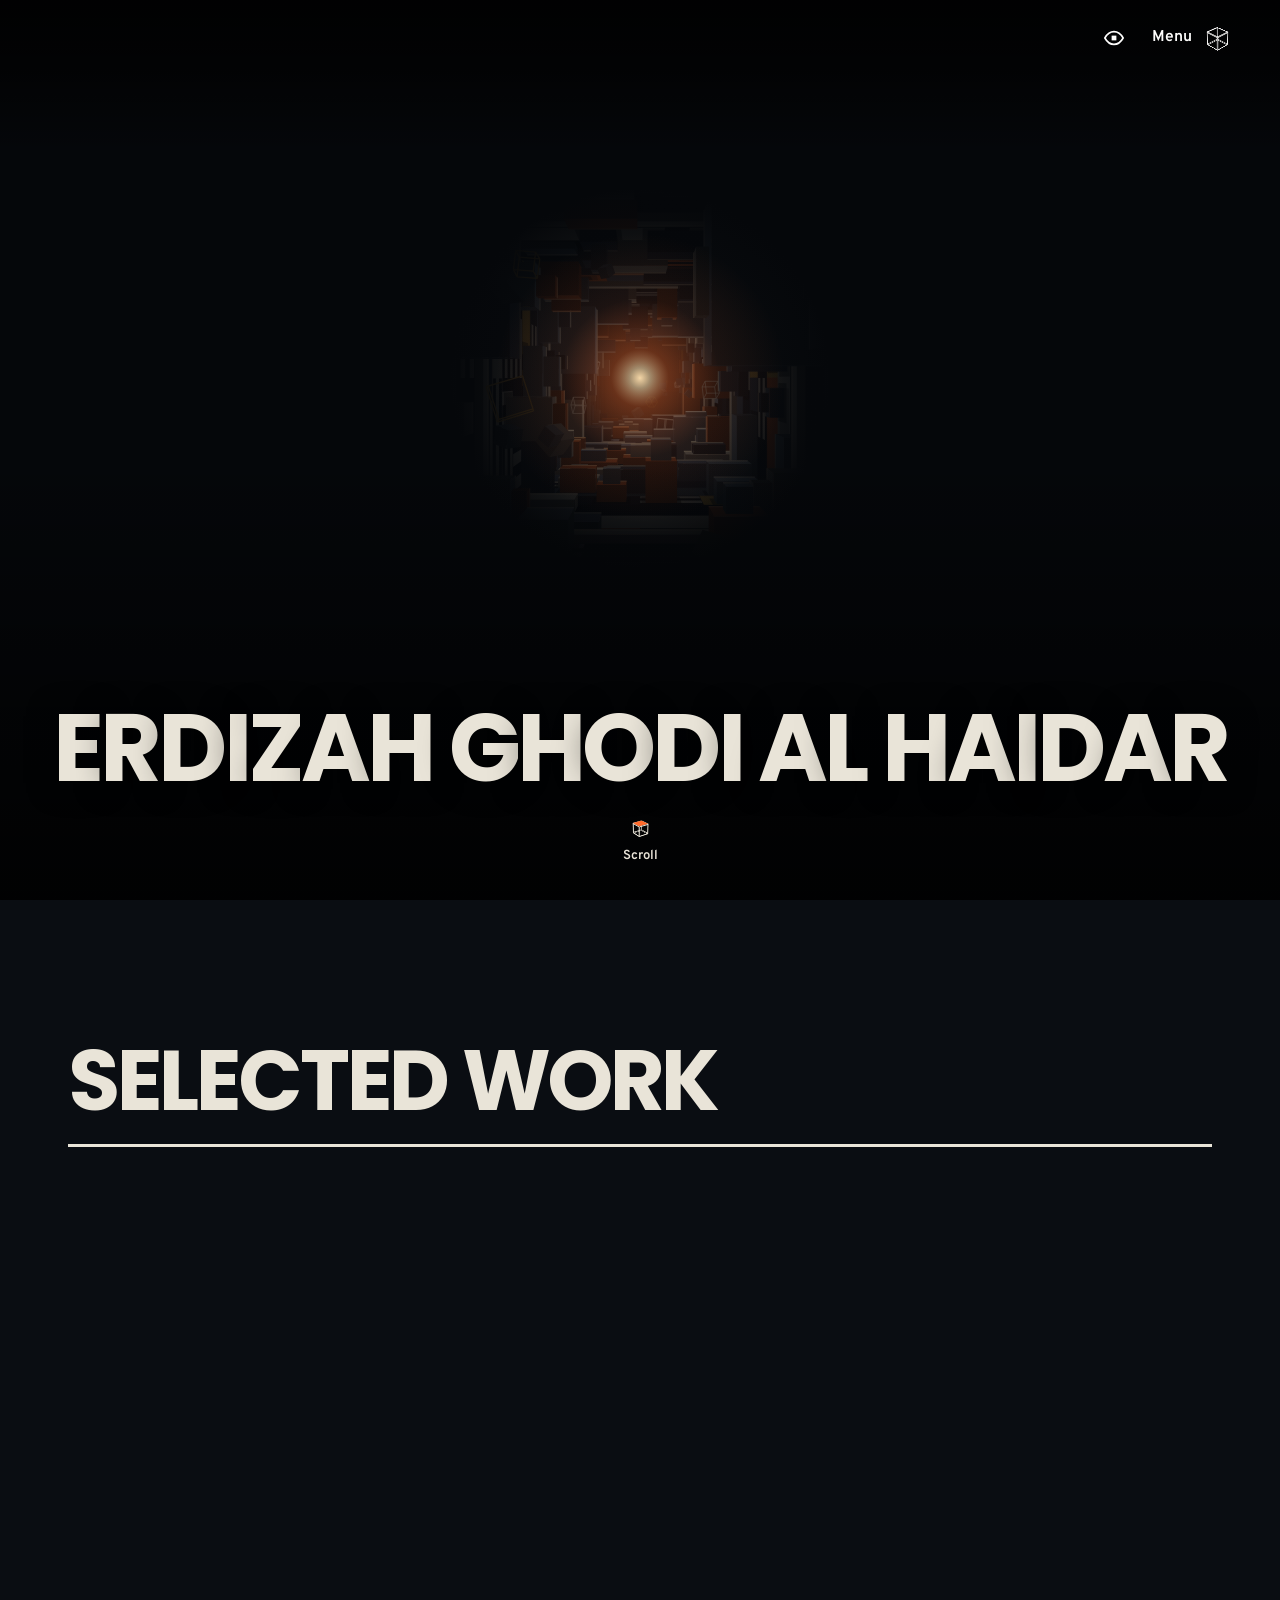
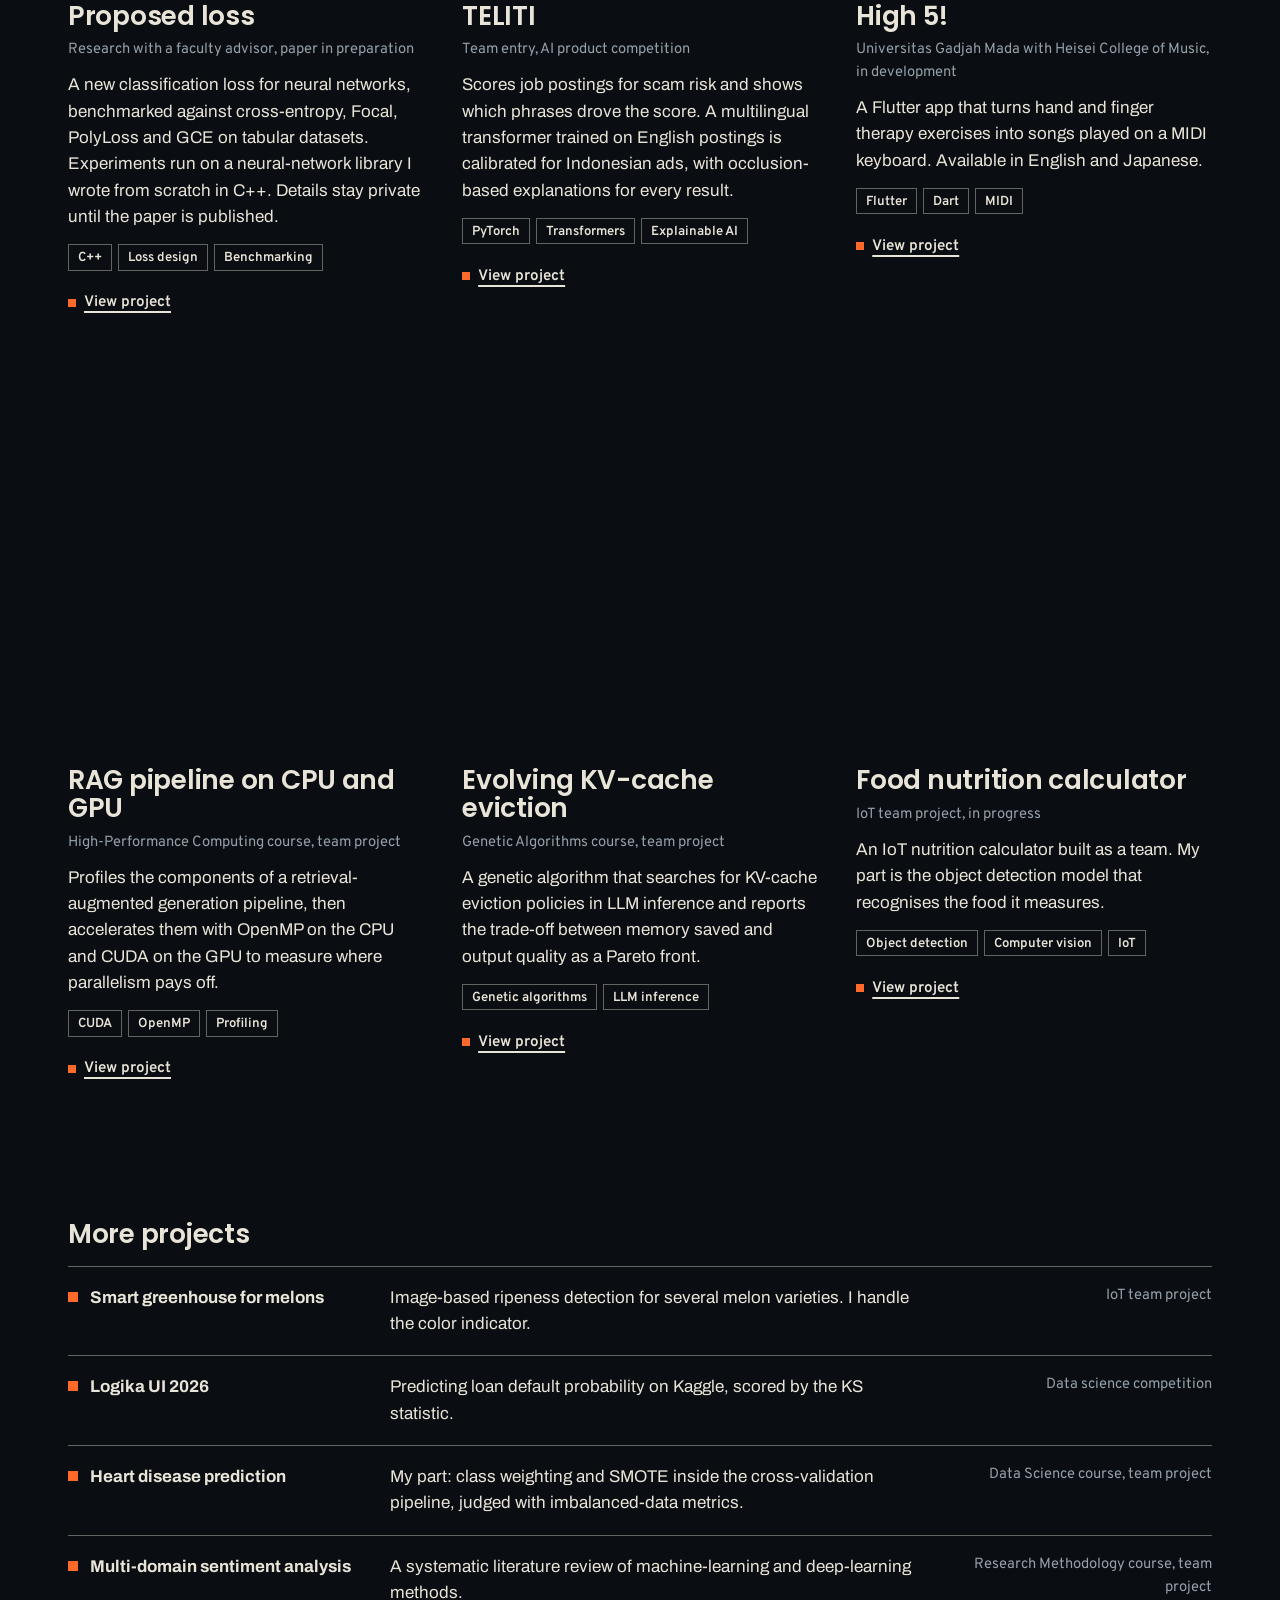
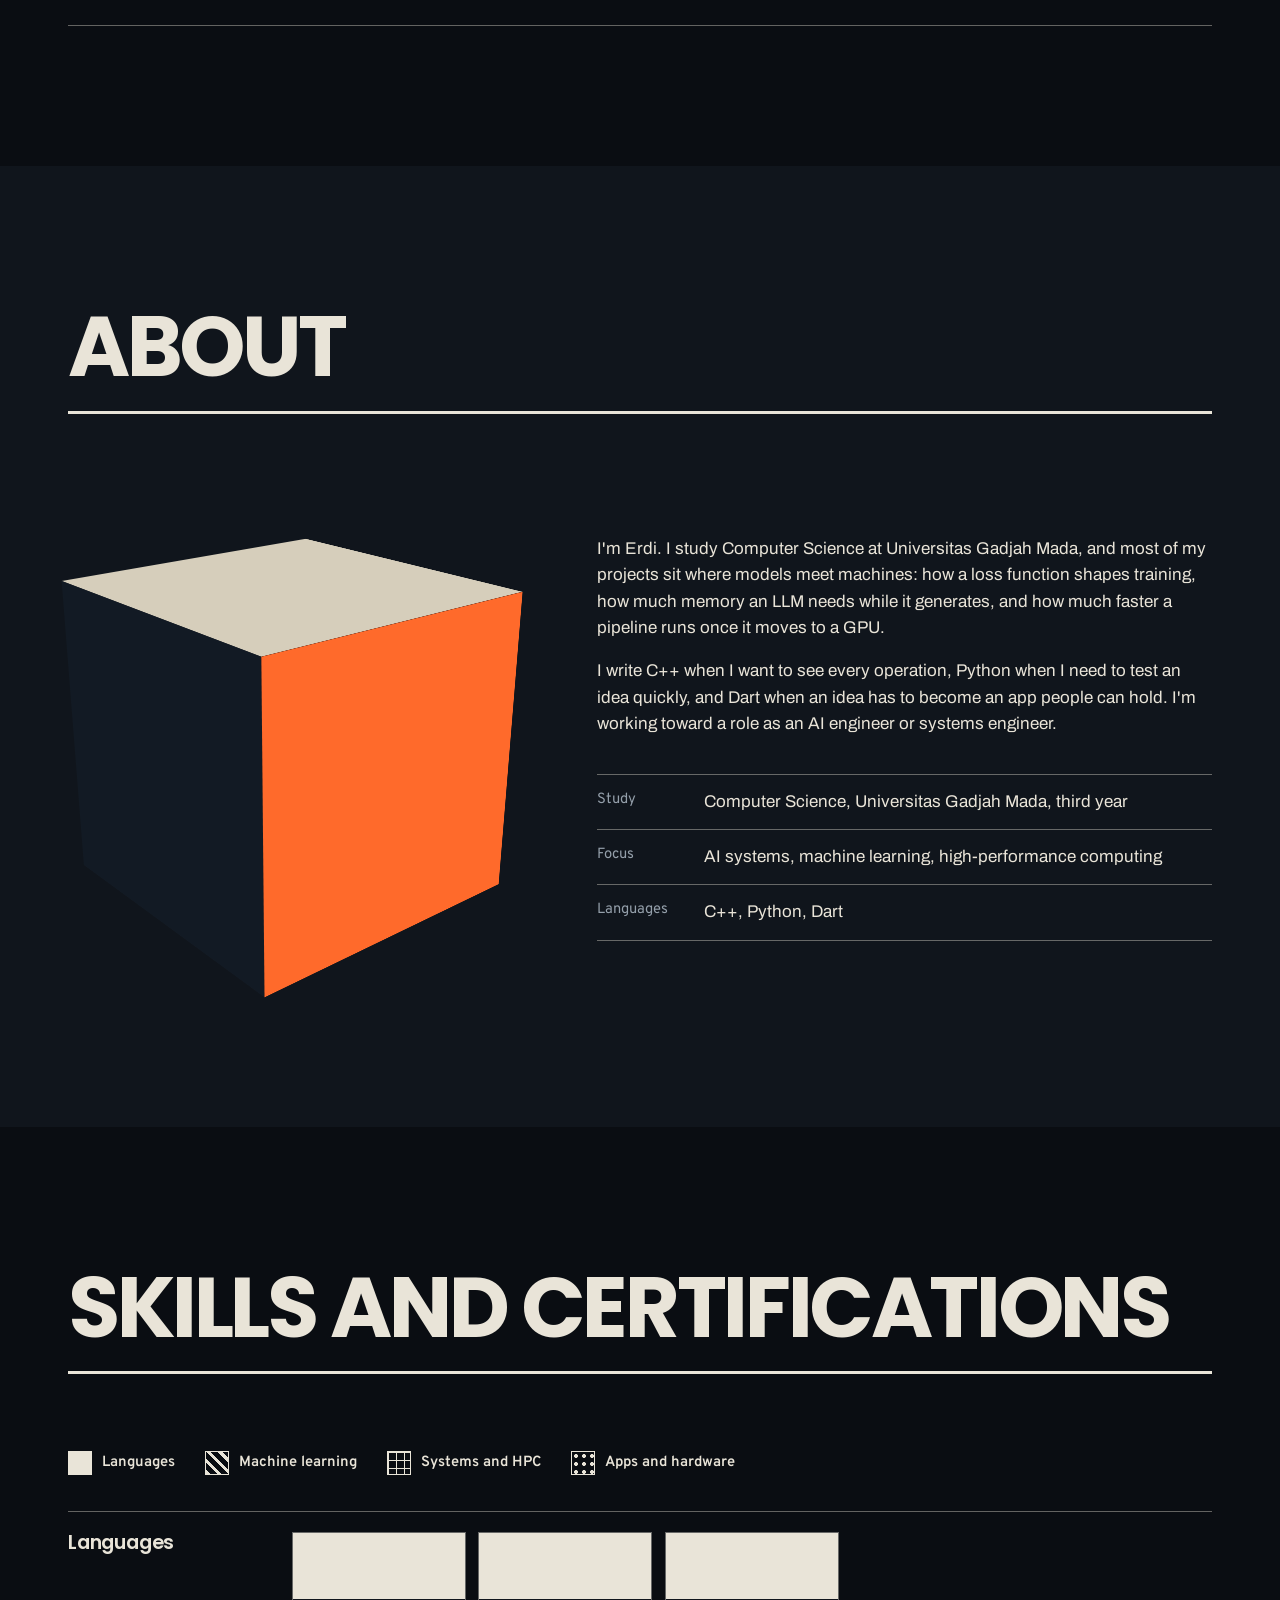
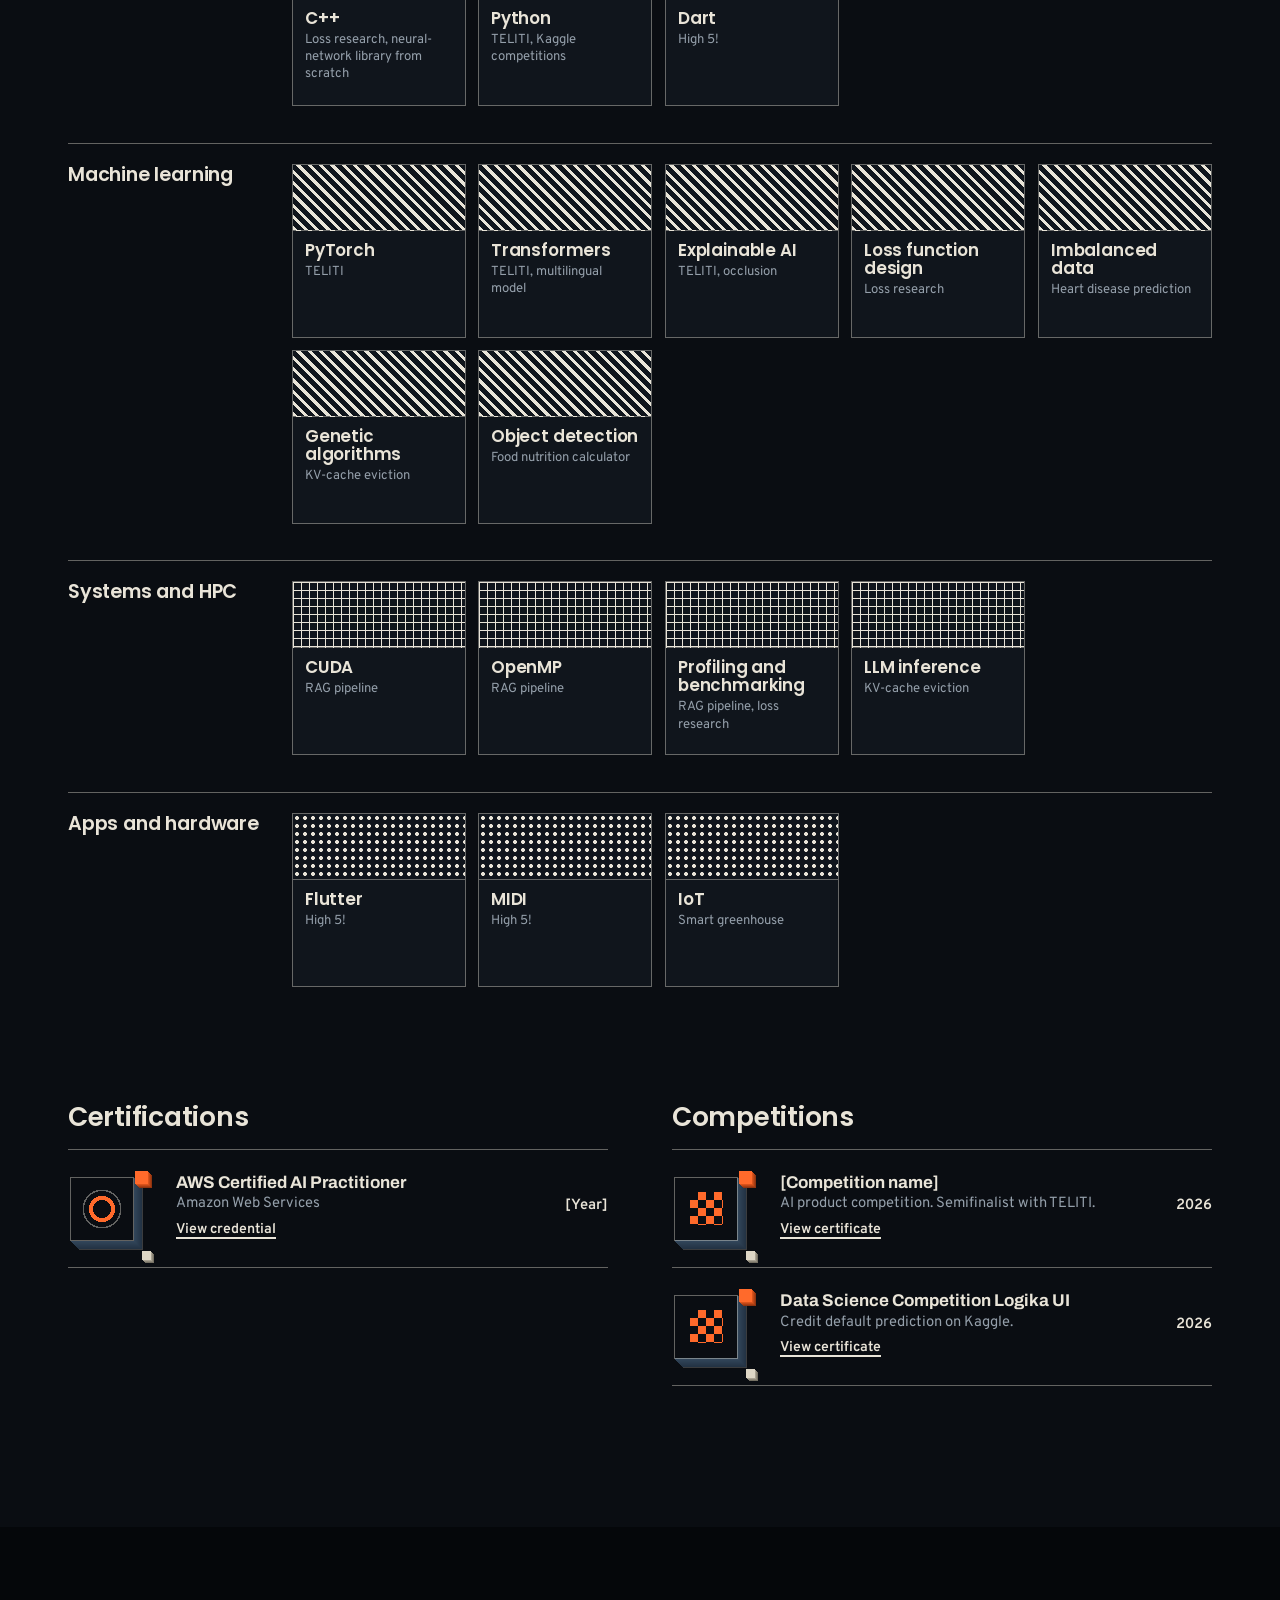
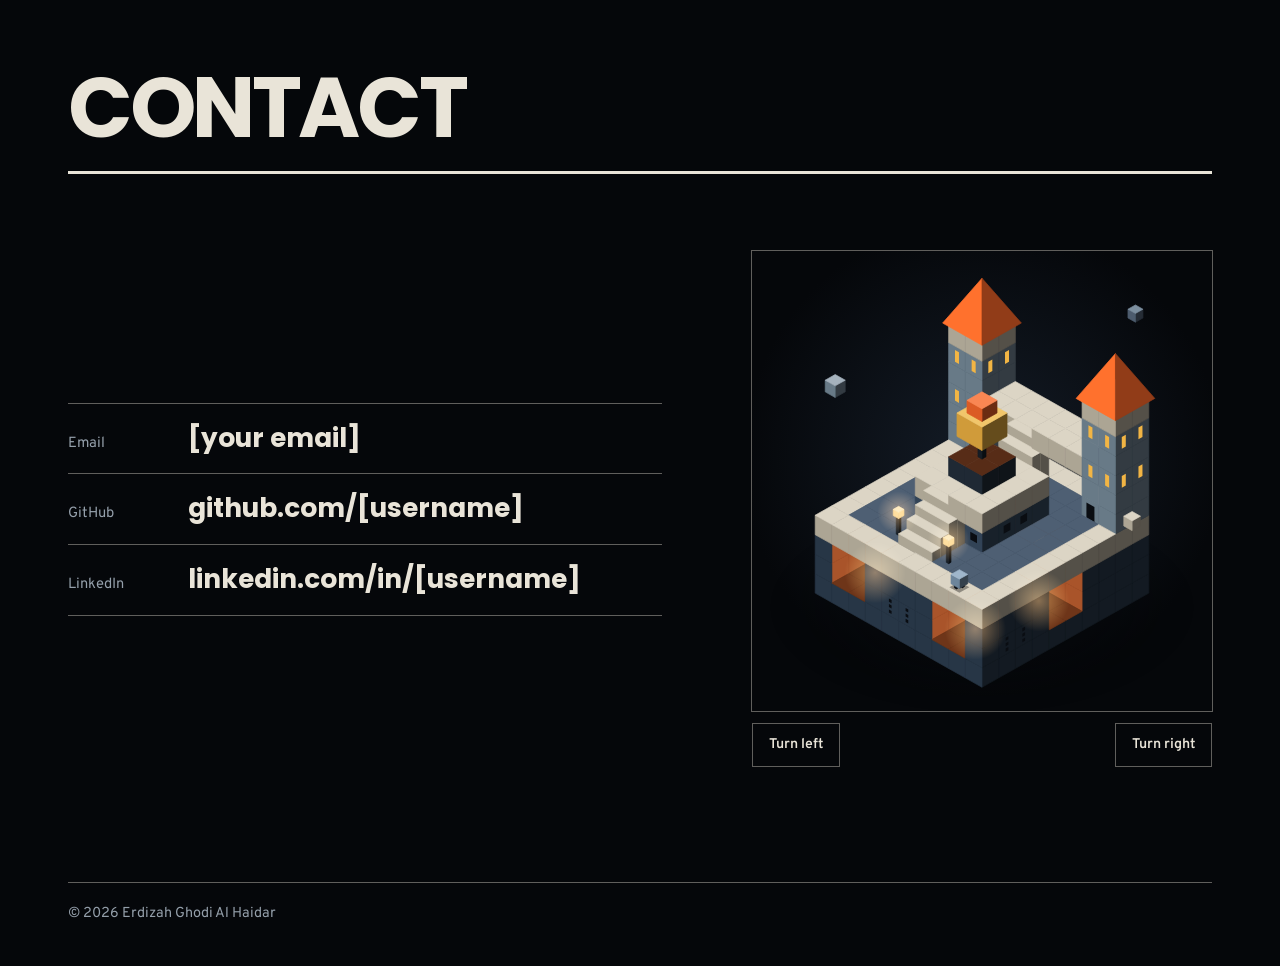
==== commit cf2836d8: "Adding animation at the beginning" ====
--- a/index.html
+++ b/index.html
@@ -234,6 +234,24 @@
   transition: opacity .4s, visibility 0s linear .4s;
 }
 
+/* Opening shot: film bars, the name letter by letter from the middle out, then the interface */
+.hero-fit .w { white-space: nowrap; }
+.hero-fit .ch { display: inline-block; }
+.cine-bars { display: none; }
+.intro-pre .cine-bars { display: block; position: fixed; inset: 0; z-index: 41; pointer-events: none; }
+.cine-bars i { position: absolute; left: 0; right: 0; height: 9vh; background: var(--void); transition: transform 1.8s cubic-bezier(.65, 0, .35, 1); }
+.cine-bars i:first-child { top: 0; transform-origin: 50% 0; }
+.cine-bars i:last-child { bottom: 0; transform-origin: 50% 100%; }
+.bars-out .cine-bars i { transform: scaleY(0); }
+.intro-pre .hero-fit .ch { opacity: 0; transform: translateY(.38em) scale(1.08); filter: blur(14px); }
+.intro-pre.name-in .hero-fit .ch {
+  opacity: 1; transform: none; filter: blur(0);
+  transition: opacity 1.6s cubic-bezier(.22, 1, .36, 1) var(--d), transform 2.4s cubic-bezier(.22, 1, .36, 1) var(--d), filter 1.9s cubic-bezier(.22, 1, .36, 1) var(--d);
+}
+.intro-pre .site-head, .intro-pre .scroll-cue { opacity: 0; pointer-events: none; }
+.intro-pre.ui-in .site-head, .intro-pre.ui-in .scroll-cue { opacity: 1; pointer-events: auto; transition: opacity 1.4s ease; }
+.intro-pre.ui-in .site-head { pointer-events: none; }
+
 /* Loading screen: eight blocks that come apart and lock back into a cube */
 .loader { display: none; }
 .js .loader {
@@ -509,6 +527,7 @@
 </style>
 </head>
 <body>
+<div class="cine-bars" aria-hidden="true"><i></i><i></i></div>
 <div class="loader" role="status">
   <div class="loader-scene" aria-hidden="true"><div class="loader-cube"><span class="lc" style="--x:-1;--y:-1;--z:-1"><i></i><i></i><i></i><i></i><i></i><i></i></span><span class="lc" style="--x:-1;--y:-1;--z:1"><i></i><i></i><i></i><i></i><i></i><i></i></span><span class="lc" style="--x:-1;--y:1;--z:-1"><i></i><i></i><i></i><i></i><i></i><i></i></span><span class="lc" style="--x:-1;--y:1;--z:1"><i></i><i></i><i></i><i></i><i></i><i></i></span><span class="lc" style="--x:1;--y:-1;--z:-1"><i></i><i></i><i></i><i></i><i></i><i></i></span><span class="lc hot" style="--x:1;--y:-1;--z:1"><i></i><i></i><i></i><i></i><i></i><i></i></span><span class="lc" style="--x:1;--y:1;--z:-1"><i></i><i></i><i></i><i></i><i></i><i></i></span><span class="lc" style="--x:1;--y:1;--z:1"><i></i><i></i><i></i><i></i><i></i><i></i></span></div></div>
   <p class="loader-text">Loading</p>
@@ -784,6 +803,9 @@
   const smooth = t => { t = clamp(t, 0, 1); return t * t * (3 - 2 * t); };
   const hits = (A, B) => A[0] < B[1] && A[1] > B[0] && A[2] < B[3] && A[3] > B[2] && A[4] < B[5] && A[5] > B[4];
   const TAU = Math.PI * 2;
+  // Opening shot, in seconds from the moment the loading screen lifts
+  const INTRO = { dolly: 5.6, back: 1.8, light: 0.55, reveal: 3.0, pop: 2.6, end: 6.2 };
+  const CHIPS = ['#FF6A2B', '#E9E4D8', '#7F9BB5'];
   // Some hosts call animation frames without a timestamp (or with a different clock).
   // Normalise it so a missing value can never turn the scene state into NaN.
   const frameTime = now => (Number.isFinite(now) ? now : performance.now());
@@ -823,7 +845,7 @@
         seg: 0.34, near: 0.05, far: 16, fov: 0.62, vp: [0.5, 0.5],
         accentP: 0.1, patternP: 0.3, boxP: 0.52, cubes: 22, ribEvery: 7,
         glowSize: 0.5, roll: 0, speed: 0.38, seed: 1, scrollDepth: 3.5,
-        lightNear: 0.36, vignette: false, jumper: false,
+        lightNear: 0.36, vignette: false, jumper: false, intro: false,
       }, opts);
       const o = this.o, T = this.t = {};
       for (const k of ['dark', 'light', 'accent', 'box', 'cube', 'wire']) T[k] = THEME[k].map(hex);
@@ -853,11 +875,22 @@
       this.X = new Float64Array(8); this.Y = new Float64Array(8); this.Z = new Float64Array(8);
       this.SX = new Float64Array(8); this.SY = new Float64Array(8);
       this.buckets = new Map(); this.items = [];
-      this.j = { mode: 'idle', from: null, to: null, s: 0, dur: 0.6, wait: 0, blink: 2, flip: 0 };
+      this.j = { mode: o.intro ? 'hold' : 'idle', from: null, to: null, s: 0, dur: 0.6, wait: 0, blink: 2, flip: 0 };
+      this.introT = o.intro ? -1 : 99; // -1 waits in the dark behind the loading screen
       this.running = false; this.raf = 0; this.prev = 0;
       this.loop = this.loop.bind(this);
       this.resize();
       if (o.jumper) { this.updateJumper(0); this.draw(); }
+    }
+
+    playIntro() { this.introT = 0; this.j.mode = 'hold'; }
+    skipIntro() { this.introT = 99; if (this.j.mode === 'hold') this.j.mode = 'idle'; if (!this.running) this.draw(); }
+    // The opening push-in: the camera starts a little way back and glides forward, slowing to its usual pace.
+    introZ() {
+      const t = this.introT;
+      if (t >= INTRO.dolly) return 0;
+      const e = t <= 0 ? 0 : 0.5 - 0.5 * Math.cos((Math.PI * t) / INTRO.dolly);
+      return -INTRO.back * (1 - e);
     }
 
     // Brightness from the light at the far end, and the warm haze that swallows distant tiles.
@@ -894,6 +927,7 @@
       this.cx += (this.tx - this.cx) * k; this.cy += (this.ty - this.cy) * k;
       this.vx += (this.tvx - this.vx) * k; this.vy += (this.tvy - this.vy) * k;
       this.camZ += this.o.speed * dt;
+      if (this.introT >= 0 && this.introT < 99) { this.introT += dt; if (this.introT > INTRO.end) this.introT = 99; }
       if (this.o.jumper) this.updateJumper(dt);
     }
 
@@ -1113,6 +1147,8 @@
     /* ---- The jumper: a small cube creature hopping between wall boxes.
        Its "down" is whichever wall it stands on, so it walks the ceiling too. ---- */
     anchor(ref) {
+      // floats along just ahead of the camera until it leaps, then that spot stays put
+      if (ref.center) return { x: 0, y: 0.16, z: ref.rel != null ? this.cz + ref.rel : ref.z, nx: 0, ny: -1 };
       const b = this.boxAt(ref.k, ref.w, ref.i, ref.m);
       if (!b) return null;
       const p = this.wallXY(ref.w, b.uc, b.d + (b.st ? b.st.dd : 0)); // stand on the stacked block if there is one
@@ -1201,9 +1237,19 @@
 
     updateJumper(dt) {
       const J = this.j;
-      this.cz = this.camZ + this.scrollZ;
+      this.cz = this.camZ + this.scrollZ + this.introZ();
       J.blink -= dt;
       if (J.blink < -0.12) J.blink = 2 + Math.random() * 3;
+      if (J.mode === 'hold') {
+        // it pops into being in the middle of the corridor, just as the light comes up
+        if (this.introT >= INTRO.pop) { J.from = { center: true, rel: 1.8, z: 0 }; J.mode = 'pop'; J.s = 0; }
+        return;
+      }
+      if (J.mode === 'pop') {
+        J.s += dt / 0.8;
+        if (J.s >= 1) { J.mode = 'stand'; J.wait = 1.3; J.blink = 2.5; }
+        return;
+      }
       if (J.mode === 'idle') {
         const r = this.pickBox(2.2, 4.6);
         if (r) { J.from = r; J.mode = 'stand'; J.wait = 0.6 + Math.random(); }
@@ -1215,7 +1261,7 @@
         if (rel < 0.7) { J.mode = 'idle'; return; }
         J.wait -= dt;
         // Hop only a little way ahead, so on average it keeps pace with the camera instead of racing it.
-        if (J.wait <= 0 || rel < 1.9) {
+        if (J.wait <= 0 || (!J.from.center && rel < 1.9)) {
           const lo = Math.max(rel + 0.3, 2.3);
           const r = this.pickBox(lo, lo + 1.3, J.from.w, J.from);
           if (r) { J.to = r; J.mode = 'crouch'; J.s = 0; } else J.wait = 0.4;
@@ -1223,6 +1269,7 @@
       } else if (J.mode === 'crouch') {
         J.s += dt / 0.24;
         if (J.s >= 1) {
+          if (J.from.center && J.from.rel != null) { J.from.z = this.cz + J.from.rel; J.from.rel = null; }
           const b = this.anchor(J.to);
           J.dur = 1.0 + Math.hypot(a.x - b.x, a.y - b.y, a.z - b.z) * 0.22;
           J.flip = J.from.w === J.to.w && Math.random() < 0.25 ? (Math.random() < 0.5 ? -1 : 1) : 0;
@@ -1241,12 +1288,18 @@
 
     jumperPose() {
       const J = this.j;
-      if (J.mode === 'idle' || !J.from) return null;
+      if (J.mode === 'idle' || J.mode === 'hold' || !J.from) return null;
       const a = this.anchor(J.from);
       const ang0 = Math.atan2(a.ny, a.nx);
+      if (J.mode === 'pop') {
+        // springs up from nothing, overshoots a touch and settles
+        const s = J.s, c = 2.2, e = 1 + (c + 1) * Math.pow(s - 1, 3) + c * Math.pow(s - 1, 2);
+        return { x: a.x, y: a.y, z: a.z, ang: ang0, sq: 1, air: true, scale: Math.max(0, e), pop: s };
+      }
       if (J.mode !== 'jump') {
         const sq = J.mode === 'crouch' ? 1 - 0.3 * J.s : J.mode === 'land' ? 0.76 + 0.24 * J.s : 1 + 0.03 * Math.sin(this.time / 260);
-        return { x: a.x, y: a.y, z: a.z, ang: ang0, sq, air: false };
+        const bob = J.from.center ? Math.sin(this.time / 420) * 0.012 : 0;
+        return { x: a.x, y: a.y + bob, z: a.z, ang: ang0, sq, air: !!J.from.center };
       }
       const b = this.anchor(J.to), s = J.s, q = 1 - s;
       const p = this.arcPoint(a, b, J.from.w === J.to.w, s);
@@ -1261,21 +1314,23 @@
       };
     }
 
-    drawJumper(P) {
+    drawJumper(P, alpha = 1) {
       const rel = P.z - this.cz;
-      if (rel < this.o.near * 6) return;
-      const ctx = this.ctx, T = this.t;
+      if (rel < this.o.near * 6 || alpha <= 0.001) return;
+      const ctx = this.ctx, T = this.t, sc = P.scale == null ? 1 : P.scale;
       const lf = Math.max(0.75, this.lightAt(rel)), hz = this.hazeAt(rel) * 0.6;
       this.proj(P.x, P.y, P.z);
       const sx = this.px, sy = this.py;
       this.proj(P.x + Math.cos(P.ang) * 0.05, P.y + Math.sin(P.ang) * 0.05, P.z);
       const rot = Math.atan2(this.px - sx, -(this.py - sy));
-      const S = (this.f * 0.17) / rel;
+      const S0 = (this.f * 0.17) / rel, S = S0 * sc;
       const bw = S * (1 + (1 - P.sq) * 0.5), bh = S * P.sq * 0.86;
       const legH = S * (P.air ? 0.1 : 0.2 * P.sq), legW = S * 0.17;
       const body = css(this.shade(T.char[0], lf, hz)), line = css(T.char[1]), eye = css(T.char[2]);
       ctx.save();
       ctx.translate(sx, sy); ctx.rotate(rot);
+      if (P.pop != null && P.pop < 1) this.popFx(P.pop, S0, -S0 * 0.52, alpha);
+      ctx.globalAlpha = alpha;
       ctx.fillStyle = line;
       ctx.fillRect(-bw * 0.27 - legW / 2, -legH - 1, legW, legH + 1);
       ctx.fillRect(bw * 0.27 - legW / 2, -legH - 1, legW, legH + 1);
@@ -1287,18 +1342,36 @@
       const c = Math.cos(-rot), sn = Math.sin(-rot);
       const es = Math.max(1.5, bw * 0.16);
       const lx = ((dx * c - dy * sn) / dl) * es * 0.4, ly = ((dx * sn + dy * c) / dl) * es * 0.4;
-      const eh = this.j.blink < 0 ? es * 0.2 : es, ey = top + bh * 0.4;
+      const shut = this.j.blink < 0 || (P.pop != null && P.pop < 0.7);
+      const eh = shut ? es * 0.2 : es, ey = top + bh * 0.4;
       ctx.fillStyle = eye;
       ctx.fillRect(-bw * 0.2 - es / 2 + lx, ey - eh / 2 + ly, es, eh);
       ctx.fillRect(bw * 0.2 - es / 2 + lx, ey - eh / 2 + ly, es, eh);
       ctx.restore();
     }
 
+    // The pop: a square ring opens out and a few chips fly off, gone within half a second.
+    popFx(s, S, cy, alpha) {
+      const ctx = this.ctx, e = 1 - Math.pow(1 - s, 3), fade = (1 - s) * alpha;
+      const r = S * (0.5 + 2.4 * e);
+      ctx.globalAlpha = fade * 0.85;
+      ctx.strokeStyle = CHIPS[1]; ctx.lineWidth = Math.max(1, S * 0.06 * (1 - s));
+      ctx.strokeRect(-r, cy - r, r * 2, r * 2);
+      for (let i = 0; i < 8; i++) {
+        const ang = (i * TAU) / 8 + 0.39, d = S * (0.45 + 2.1 * e), q = S * 0.15 * (1 - 0.6 * s);
+        ctx.globalAlpha = fade;
+        ctx.fillStyle = CHIPS[i % 3];
+        ctx.fillRect(Math.cos(ang) * d - q / 2, cy + Math.sin(ang) * d - q / 2, q, q);
+      }
+      ctx.globalAlpha = 1;
+    }
+
     draw() {
       const o = this.o, ctx = this.ctx, w = this.w, h = this.h, T = this.t;
       if (!w || !h) return;
       this.sane();
-      const cz = this.cz = this.camZ + this.scrollZ;
+      if (this.introT < 0) { ctx.globalAlpha = 1; ctx.fillStyle = '#05070A'; ctx.fillRect(0, 0, w, h); return; }
+      const cz = this.cz = this.camZ + this.scrollZ + this.introZ();
       this.cr = Math.cos(o.roll); this.sr = Math.sin(o.roll);
       this.ox = w * o.vp[0] + this.vx * w; this.oy = h * o.vp[1] + this.vy * h;
       ctx.globalCompositeOperation = 'source-over'; ctx.globalAlpha = 1;
@@ -1319,12 +1392,35 @@
         if (zA < zNear) zA = zNear;
         this.segment(k, zA, zB, (zA + zB) / 2 - cz, buckets.get(k));
       }
-      this.glow();
+      const it = this.introT;
+      if (it < INTRO.reveal + 0.3) this.reveal(it);
+      // the far light swells up out of the dark and flares once as the jumper appears
+      this.glow(it >= 99 ? 1 : 0.05 + 0.95 * smooth((it - INTRO.light) / 2.2) + 0.22 * Math.exp(-Math.pow((it - INTRO.pop - 0.12) / 0.38, 2)));
+      // in the middle of the corridor it stands in front of the light, so it is drawn over the glow
+      if (pose && this.j.from && this.j.from.center) {
+        const J = this.j, a = J.mode === 'jump' ? 1 - smooth(J.s / 0.6) : 1;
+        this.drawJumper(pose, a);
+      }
       if (o.vignette) this.vignette();
     }
 
-    glow() {
-      const ctx = this.ctx, o = this.o, R = Math.min(this.w, this.h) * o.glowSize;
+    // Darkness drawn back from the light at the far end, so the corridor lights up toward the camera.
+    reveal(t) {
+      const ctx = this.ctx, w = this.w, h = this.h;
+      const p = smooth((t - INTRO.light - 0.2) / INTRO.reveal);
+      if (p >= 1 || !Number.isFinite(this.ox)) return;
+      const R = 1 + p * Math.hypot(w, h) * 1.25;
+      const g = ctx.createRadialGradient(this.ox, this.oy, 0, this.ox, this.oy, R);
+      g.addColorStop(0, 'rgba(5,7,10,' + (0.7 * (1 - p)).toFixed(3) + ')');
+      g.addColorStop(0.5, 'rgba(5,7,10,' + (0.85 * (1 - p)).toFixed(3) + ')');
+      g.addColorStop(1, 'rgba(5,7,10,1)');
+      ctx.globalAlpha = 1 - smooth((p - 0.55) / 0.45);
+      ctx.fillStyle = g; ctx.fillRect(0, 0, w, h);
+      ctx.globalAlpha = 1;
+    }
+
+    glow(scale = 1) {
+      const ctx = this.ctx, o = this.o, R = Math.min(this.w, this.h) * o.glowSize * scale;
       if (!Number.isFinite(this.ox) || !Number.isFinite(this.oy) || !(R > 0)) return;
       const g = ctx.createRadialGradient(this.ox, this.oy, 0, this.ox, this.oy, R);
       g.addColorStop(0, 'rgba(' + THEME.glowCore + ',.95)');
@@ -1748,7 +1844,8 @@
   const scenes = [];
 
   const heroCanvas = hero.querySelector('.corridor');
-  const heroC = new Corridor(heroCanvas, { seed: 3, vp: [0.5, 0.42], vignette: true, jumper: true });
+  const heroC = new Corridor(heroCanvas, { seed: 3, vp: [0.5, 0.42], vignette: true, jumper: true, intro: motion });
+  if (motion) document.documentElement.classList.add('intro-pre');
   scenes.push({ el: heroCanvas, c: heroC, visible: true });
 
   const cityEl = document.querySelector('.city');
@@ -1816,6 +1913,30 @@
 
   /* The name runs edge to edge on one line on wider screens */
   const heroFit = heroName.querySelector('.hero-fit');
+  // split into letters for the opening reveal; screen readers get the plain name
+  (() => {
+    const text = heroFit.textContent, chunks = text.split(' ');
+    const total = text.replace(/[\s\u00a0]/g, '').length, mid = (total - 1) / 2;
+    let n = 0;
+    const sr = document.createElement('span');
+    sr.className = 'sr-only'; sr.textContent = text.replace(/\u00a0/g, ' ');
+    heroFit.textContent = '';
+    heroFit.setAttribute('aria-hidden', 'true');
+    chunks.forEach((chunk, ci) => {
+      if (ci) heroFit.append(' ');
+      const w = document.createElement('span');
+      w.className = 'w';
+      for (const c of chunk) {
+        if (c === '\u00a0') { w.append('\u00a0'); continue; }
+        const ch = document.createElement('span');
+        ch.className = 'ch'; ch.textContent = c;
+        ch.style.setProperty('--d', (Math.abs(n - mid) / mid * 0.9).toFixed(3) + 's');
+        w.append(ch); n++;
+      }
+      heroFit.append(w);
+    });
+    heroName.insertBefore(sr, heroFit);
+  })();
   function fitName() {
     if (window.innerWidth <= 520) { heroName.style.fontSize = ''; return; }
     heroName.style.fontSize = '100px';
@@ -2104,9 +2225,45 @@
         html.classList.remove('is-loading');
         loader.setAttribute('aria-hidden', 'true');
         setTimeout(() => loader.remove(), 700);
+        playOpening();
       }, Math.max(0, 650 - (performance.now() - started)));
     });
   })();
+
+  /* ---------- Opening shot ----------
+     Light comes up from the far end while the camera glides in, the jumper pops into the middle,
+     the name resolves letter by letter from the centre, the film bars open, then the interface. */
+  let opened = false;
+  function endOpening() {
+    opened = true;
+    document.documentElement.classList.remove('intro-pre', 'name-in', 'bars-out', 'ui-in');
+  }
+  function playOpening() {
+    if (opened) return;
+    opened = true;
+    const html = document.documentElement;
+    if (!motion || !html.classList.contains('intro-pre') || window.scrollY > hero.offsetHeight * 0.3) {
+      heroC.skipIntro(); endOpening(); return;
+    }
+    heroC.playIntro();
+    const timers = [], at = (ms, fn) => timers.push(setTimeout(fn, ms));
+    at(3500, () => html.classList.add('name-in'));
+    at(5600, () => html.classList.add('bars-out'));
+    at(6300, () => html.classList.add('ui-in'));
+    at(8200, finish);
+    // scrolling on wraps the opening up at once, so the menu is never missing further down
+    function onScroll() {
+      if (window.scrollY < 40) return;
+      timers.forEach(clearTimeout);
+      html.classList.add('name-in', 'bars-out', 'ui-in');
+      setTimeout(finish, 1500);
+      window.removeEventListener('scroll', onScroll);
+    }
+    function finish() { window.removeEventListener('scroll', onScroll); endOpening(); }
+    window.addEventListener('scroll', onScroll, { passive: true });
+  }
+  // if anything holds the loading screen up for too long, never leave the hero dark
+  setTimeout(() => { if (!opened) { heroC.skipIntro(); endOpening(); } }, 9000);
 
   /* ---------- Motion follows the system's reduced-motion setting ---------- */
   function setMotion(on) { motion = on; sync(); }
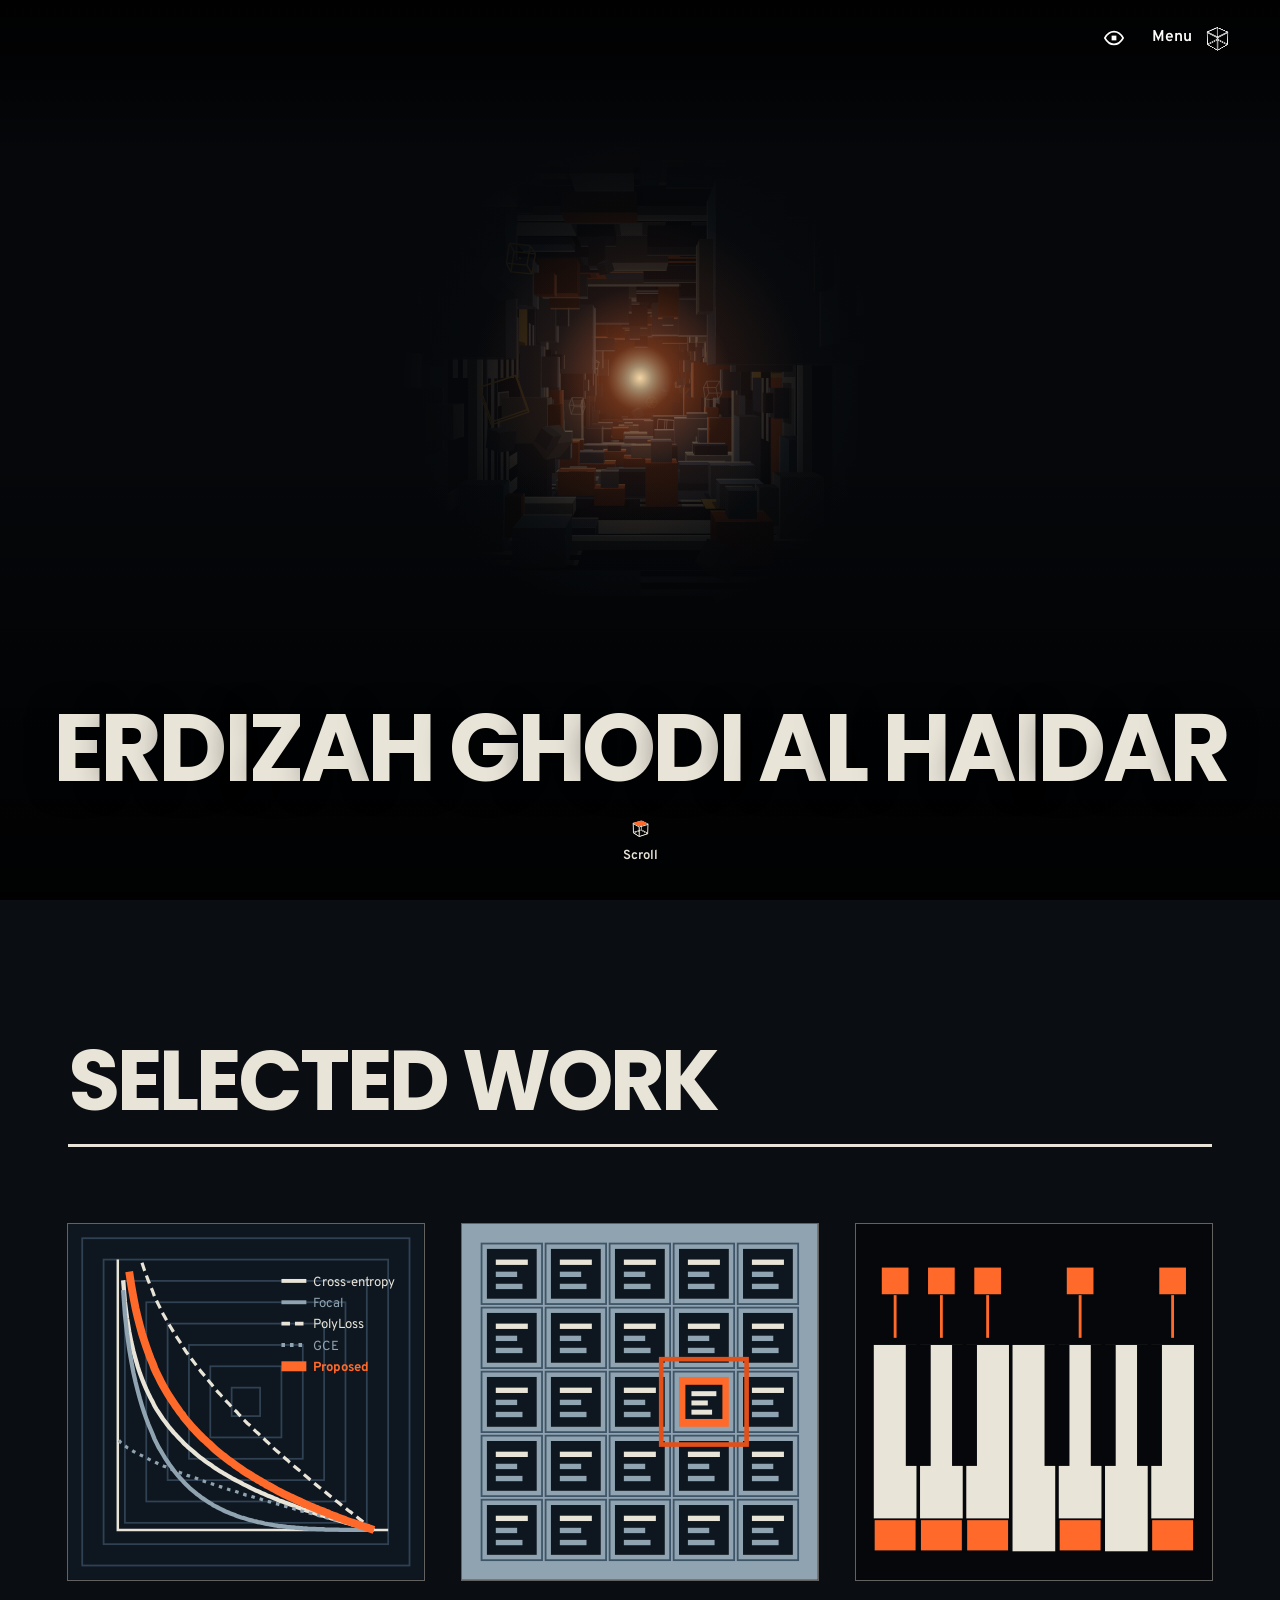
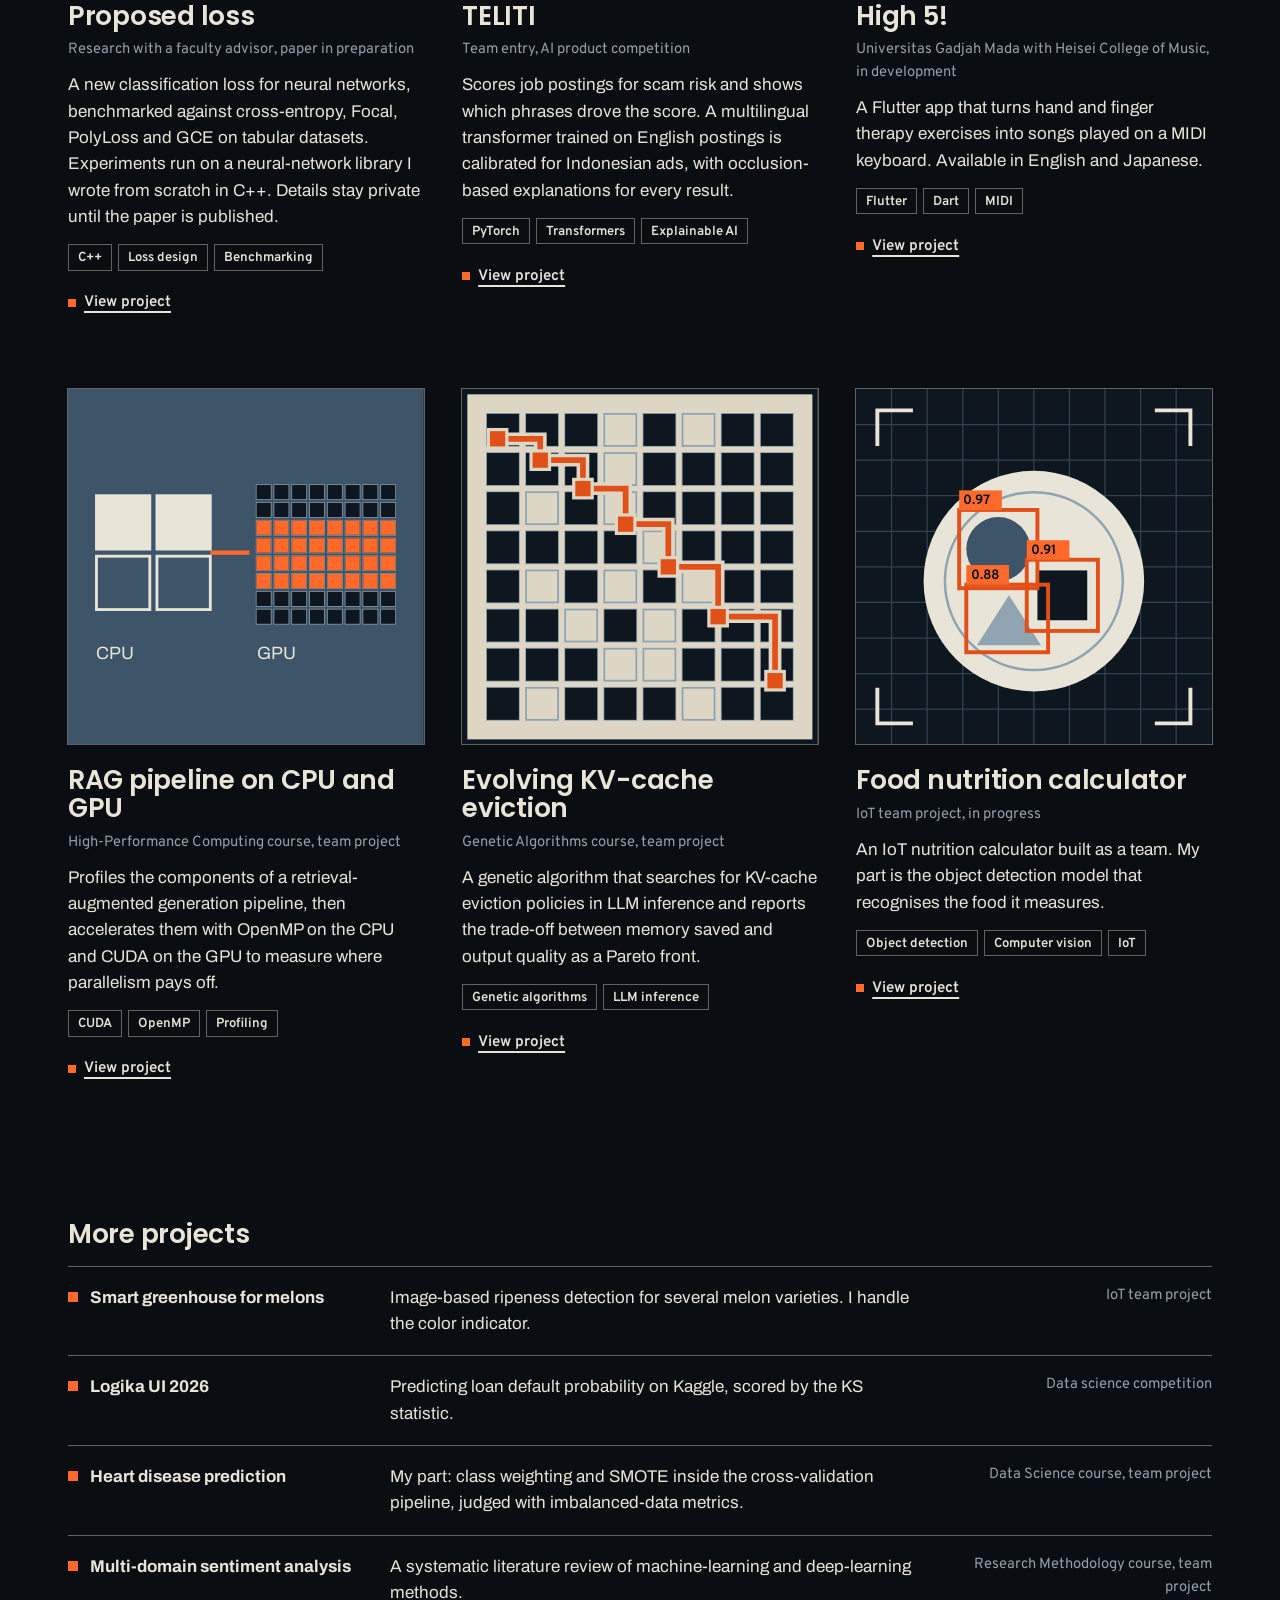
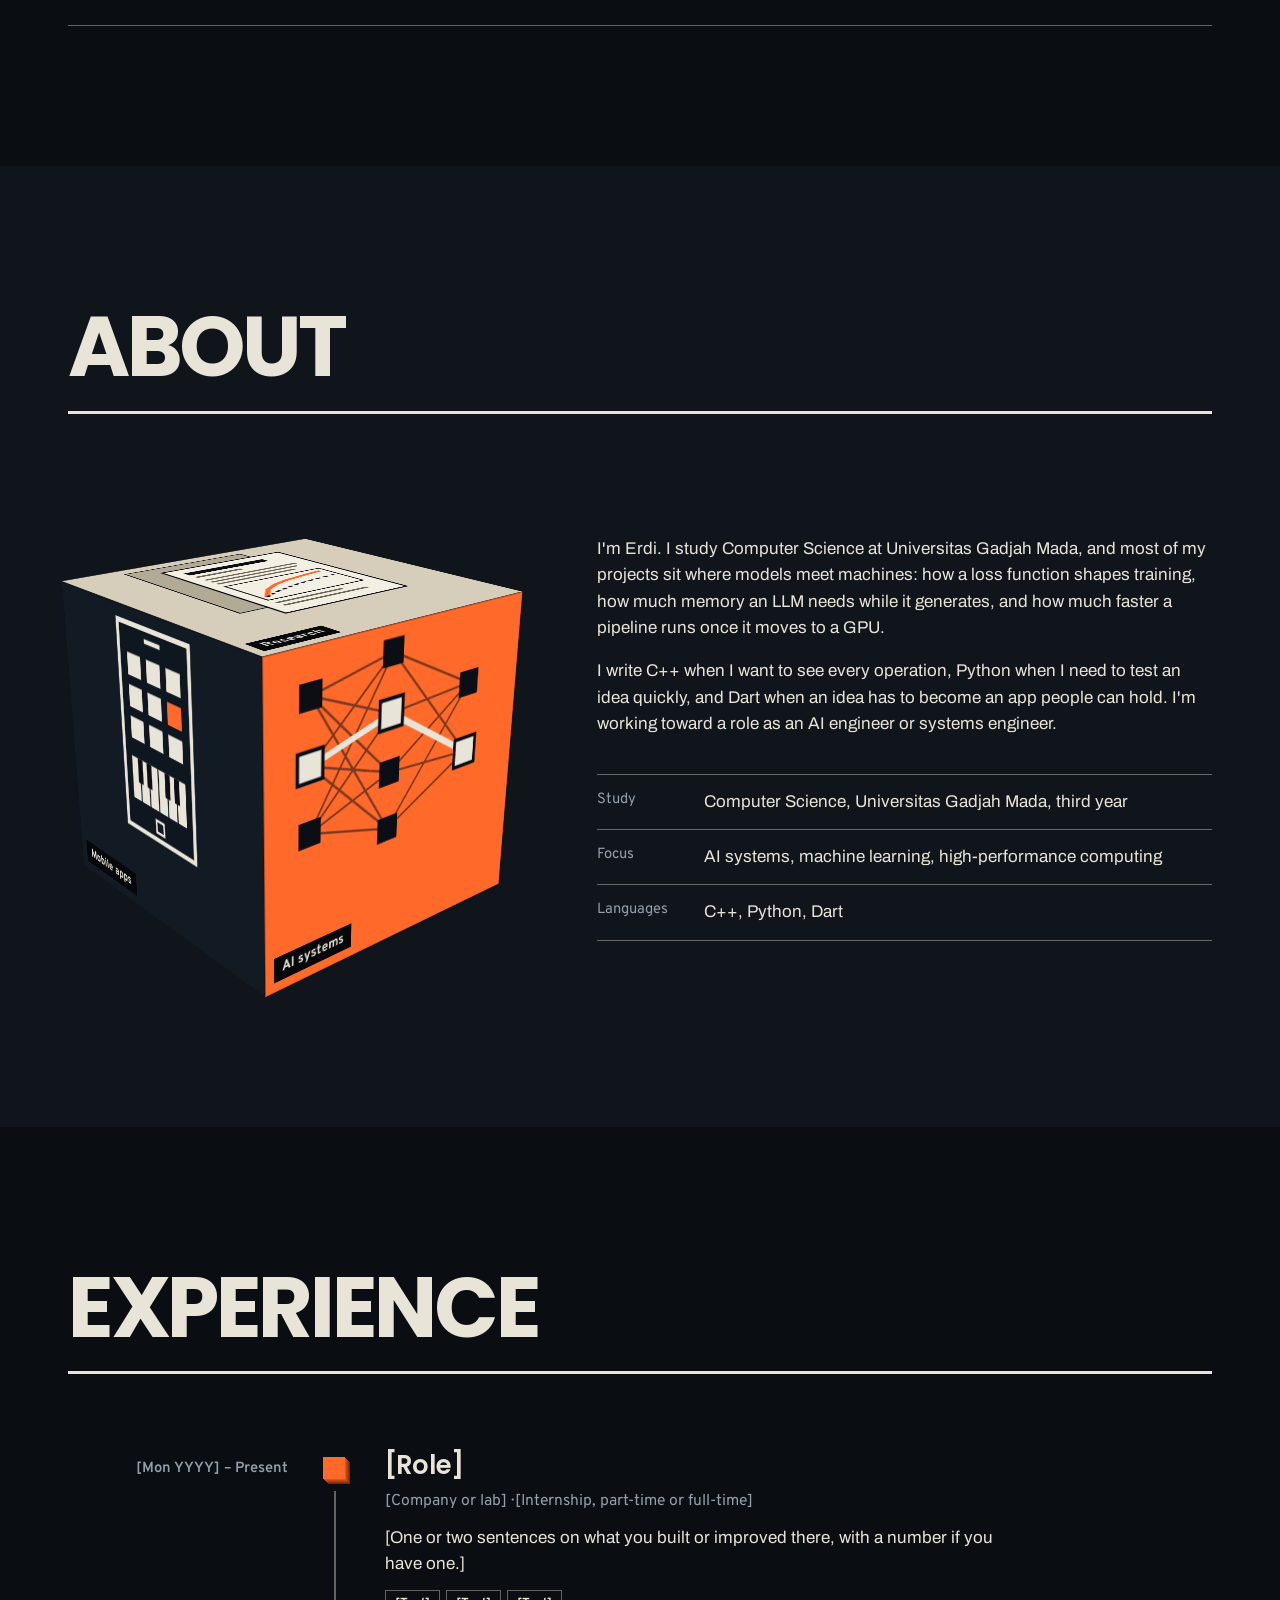
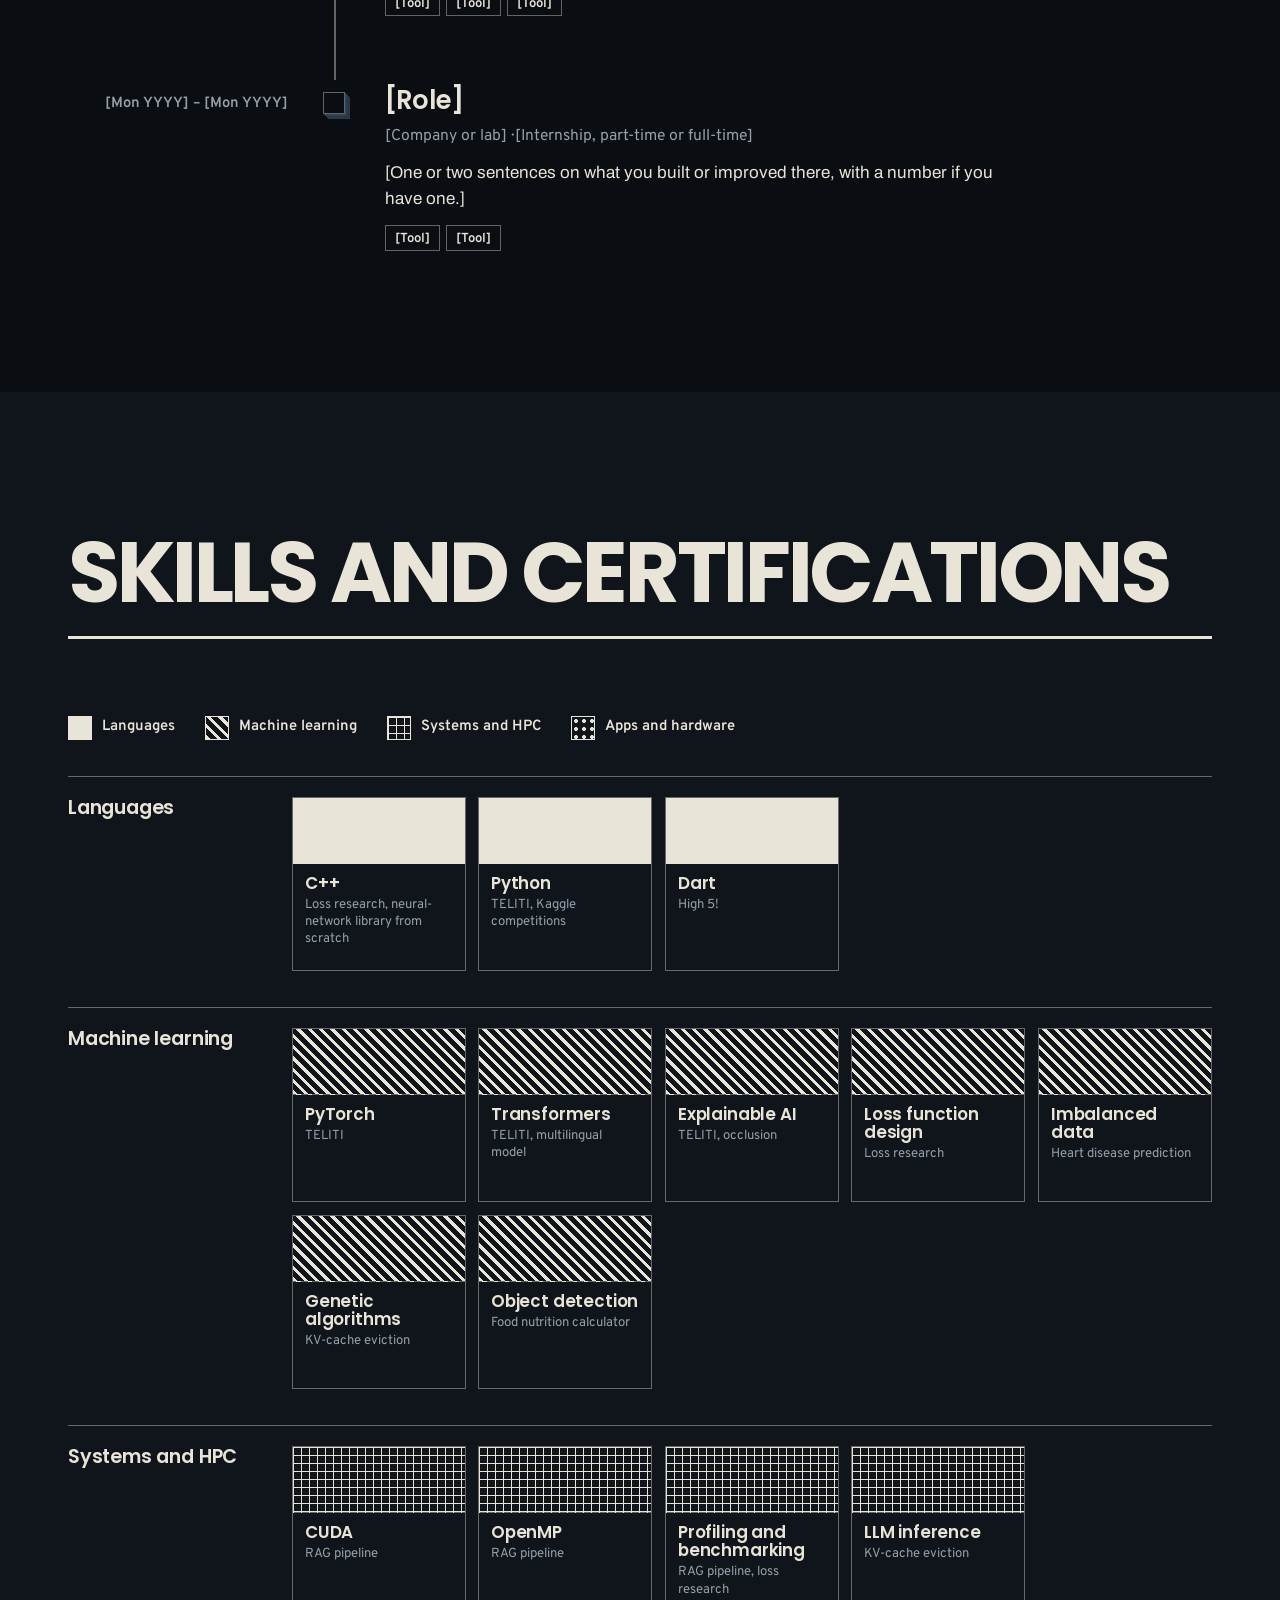
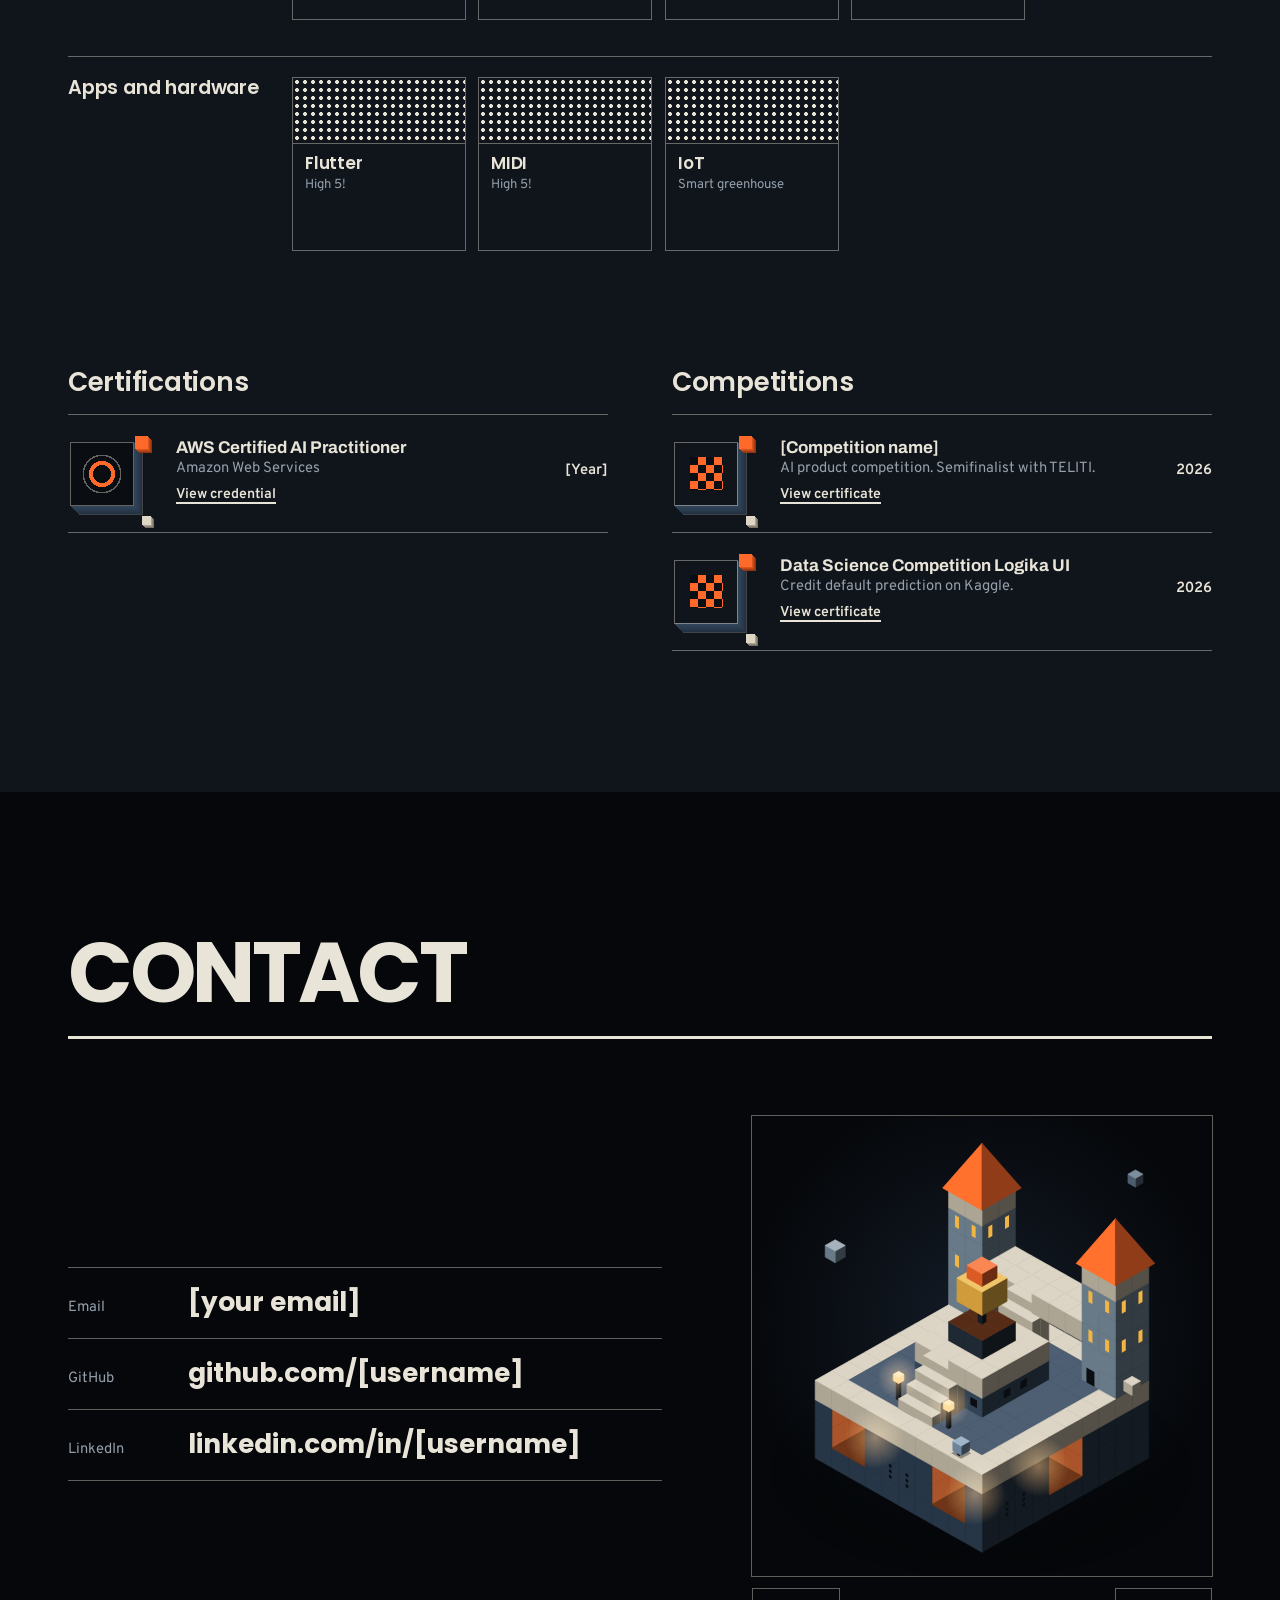
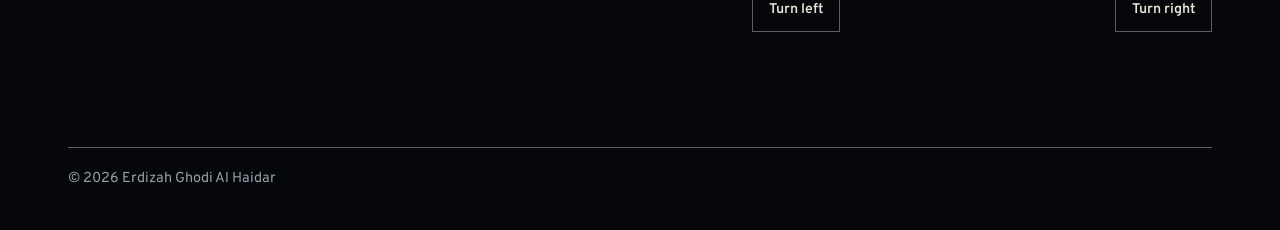
==== commit f5089b0d: "Adding Experiences Placeholder" ====
--- a/index.html
+++ b/index.html
@@ -106,7 +106,7 @@
 
 .menu {
   position: fixed; inset: 0; z-index: 34;
-  display: grid; align-content: center;
+  display: grid; align-content: safe center; overflow-y: auto;
   padding: 96px var(--gutter) 48px;
   background: rgba(5, 7, 10, .9);
   -webkit-backdrop-filter: blur(8px); backdrop-filter: blur(8px);
@@ -127,9 +127,10 @@
 .menu-open .menu-list li:nth-child(2) a { transition-delay: .05s; }
 .menu-open .menu-list li:nth-child(3) a { transition-delay: .1s; }
 .menu-open .menu-list li:nth-child(4) a { transition-delay: .15s; }
+.menu-open .menu-list li:nth-child(5) a { transition-delay: .2s; }
 .menu-word {
   font-family: var(--display); font-weight: 700; text-transform: uppercase;
-  font-size: clamp(2.2rem, 6.4vw, 5rem); line-height: 1; letter-spacing: -.04em;
+  font-size: clamp(2.2rem, min(6.4vw, 8.5vh), 5rem); line-height: 1; letter-spacing: -.04em;
 }
 .menu-note { color: var(--muted); font-family: var(--label); font-size: .98rem; }
 .menu-list a:hover .menu-note { color: var(--text); }
@@ -307,6 +308,42 @@
   font-family: var(--display); font-weight: 600; letter-spacing: -.01em; font-size: 1.65rem; line-height: 1.1;
 }
 
+/* Experience: a column of blocks, newest on top, joined by a rail; a role still held has a lit block */
+.xp { --xp-gap: clamp(44px, 5.5vw, 72px); list-style: none; margin: 0; padding: 0; }
+.xp-item {
+  display: grid; grid-template-columns: minmax(150px, 220px) 30px minmax(0, 1fr);
+  gap: 0 clamp(18px, 2.6vw, 36px); padding-bottom: var(--xp-gap);
+}
+.xp-item:last-child { padding-bottom: 0; }
+.xp-time {
+  grid-column: 1; grid-row: 1; margin: 0; padding-top: 7px; text-align: right;
+  color: var(--muted); font-family: var(--label); font-size: .92rem; font-weight: 600; font-variant-numeric: tabular-nums;
+}
+.xp-node { grid-column: 2; grid-row: 1; position: relative; align-self: stretch; }
+.xp-node::before {
+  content: ""; position: absolute; top: 6px; left: 2px; width: 22px; height: 22px;
+  background: var(--bg); border: 1.5px solid var(--line-strong);
+  box-shadow: 1px 1px 0 #31455A, 2px 2px 0 #2D4053, 3px 3px 0 #293A4D, 4px 4px 0 #253547, 5px 5px 0 rgba(233, 228, 216, .2);
+  transition: transform .35s cubic-bezier(.2, .8, .2, 1), box-shadow .35s cubic-bezier(.2, .8, .2, 1);
+}
+.xp-node::after { content: ""; position: absolute; top: 40px; bottom: calc(-1 * var(--xp-gap) + 6px); left: 13px; width: 1.5px; background: var(--line-strong); }
+.xp-item:last-child .xp-node::after { display: none; }
+.xp-item.is-now .xp-node::before {
+  background: var(--accent); border-color: var(--accent);
+  box-shadow: 1px 1px 0 #D9531C, 2px 2px 0 #C24817, 3px 3px 0 #A93E13, 4px 4px 0 #8F3410, 5px 5px 0 #6E280C;
+}
+.xp-item:hover .xp-node::before { transform: translate(-2px, -2px); }
+.xp-body { grid-column: 3; grid-row: 1; display: grid; gap: 8px; align-content: start; }
+.xp-body h3 { margin: 0; font-family: var(--display); font-weight: 600; font-size: 1.6rem; line-height: 1.15; letter-spacing: -.01em; }
+.xp-org { margin: 0; color: var(--muted); font-family: var(--label); font-size: .98rem; }
+.xp-body > p:not(.xp-org) { margin: 4px 0 0; max-width: 64ch; }
+@media (max-width: 640px) {
+  .xp-item { grid-template-columns: 30px minmax(0, 1fr); gap: 0 16px; }
+  .xp-time { grid-column: 2; grid-row: 1; text-align: left; padding-top: 4px; margin-bottom: 6px; }
+  .xp-node { grid-column: 1; grid-row: 1 / span 2; }
+  .xp-body { grid-column: 2; grid-row: 2; }
+}
+
 /* Work tiles */
 .grid {
   display: grid;
@@ -557,6 +594,7 @@
       <ul class="menu-list">
         <li><a href="#work"><span class="menu-word">Work</span></a></li>
         <li><a href="#about"><span class="menu-word">About</span></a></li>
+        <li><a href="#experience"><span class="menu-word">Experience</span></a></li>
         <li><a href="#skills"><span class="menu-word">Skills</span></a></li>
         <li><a href="#contact"><span class="menu-word">Contact</span></a></li>
       </ul>
@@ -692,7 +730,38 @@
     </div>
   </section>
 
-  <section class="section skills" id="skills" aria-labelledby="skills-title">
+  <section class="section experience" id="experience" aria-labelledby="experience-title">
+    <div class="wrap">
+      <header class="sec-head">
+        <h2 id="experience-title">Experience</h2>
+      </header>
+      <!-- newest first; copy an <li class="xp-item"> block per role, and keep "is-now" only on a role you still hold -->
+      <ol class="xp">
+        <li class="xp-item is-now">
+          <p class="xp-time">[Mon YYYY] &ndash; Present</p>
+          <span class="xp-node" aria-hidden="true"></span>
+          <div class="xp-body">
+            <h3>[Role]</h3>
+            <p class="xp-org">[Company or lab] &middot; [Internship, part-time or full-time]</p>
+            <p>[One or two sentences on what you built or improved there, with a number if you have one.]</p>
+            <ul class="tags"><li>[Tool]</li><li>[Tool]</li><li>[Tool]</li></ul>
+          </div>
+        </li>
+        <li class="xp-item">
+          <p class="xp-time">[Mon YYYY] &ndash; [Mon YYYY]</p>
+          <span class="xp-node" aria-hidden="true"></span>
+          <div class="xp-body">
+            <h3>[Role]</h3>
+            <p class="xp-org">[Company or lab] &middot; [Internship, part-time or full-time]</p>
+            <p>[One or two sentences on what you built or improved there, with a number if you have one.]</p>
+            <ul class="tags"><li>[Tool]</li><li>[Tool]</li></ul>
+          </div>
+        </li>
+      </ol>
+    </div>
+  </section>
+
+  <section class="section alt skills" id="skills" aria-labelledby="skills-title">
     <div class="wrap">
       <header class="sec-head">
         <h2 id="skills-title">Skills and certifications</h2>
@@ -775,7 +844,7 @@
           <li><span class="k">LinkedIn</span><a href="https://www.linkedin.com/">linkedin.com/in/[username]</a></li>
         </ul>
         <div class="city-wrap">
-          <div class="city" role="img" aria-label="A small city of blocks inside a cube, with rooms lit from inside, a courtyard tree, two towers and a bridge. A little orange cube walks its stairs and paths."><canvas aria-hidden="true"></canvas></div>
+          <div class="city" role="img" aria-label="A small city of blocks inside a cube, with rooms lit from inside, a courtyard tree, two towers and a bridge. A little blue cube walks its stairs and paths."><canvas aria-hidden="true"></canvas></div>
           <div class="city-ctl">
             <button class="turn" type="button" data-turn="-1">Turn left</button>
             <button class="turn" type="button" data-turn="1">Turn right</button>
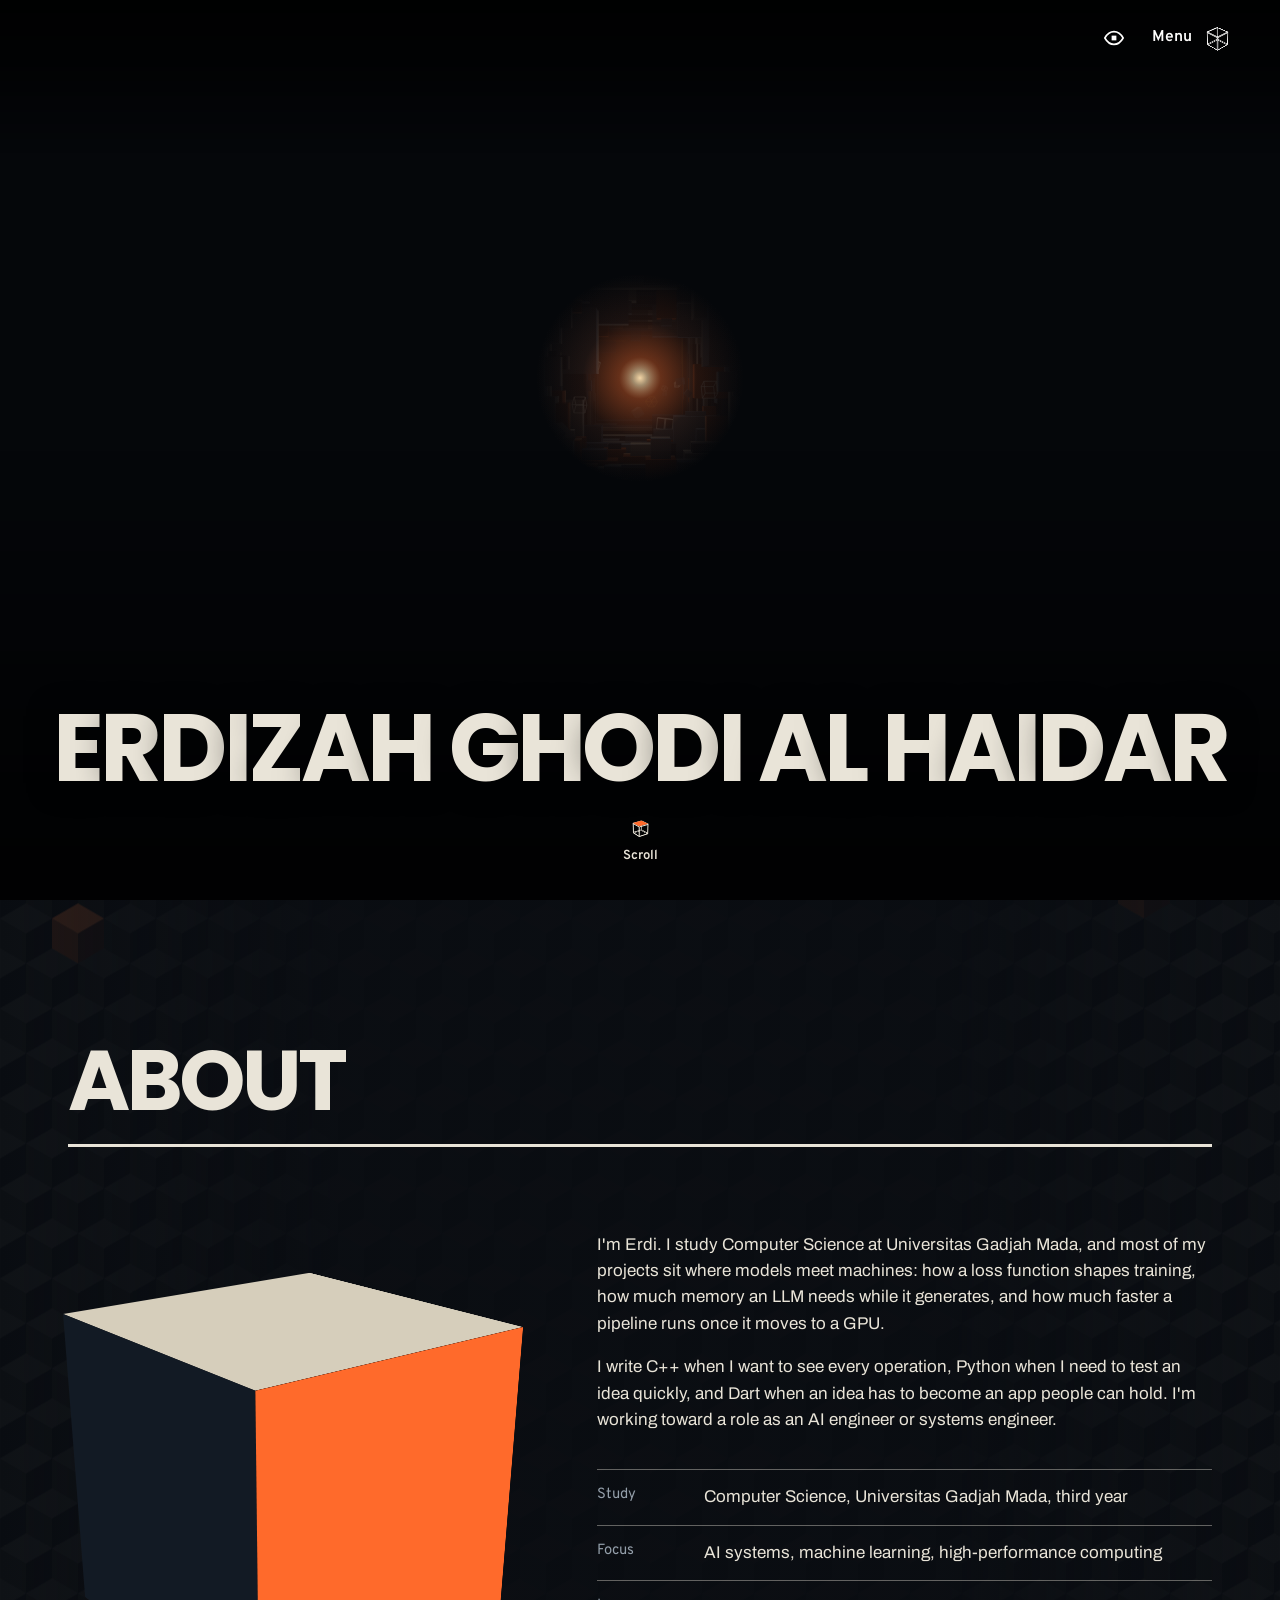
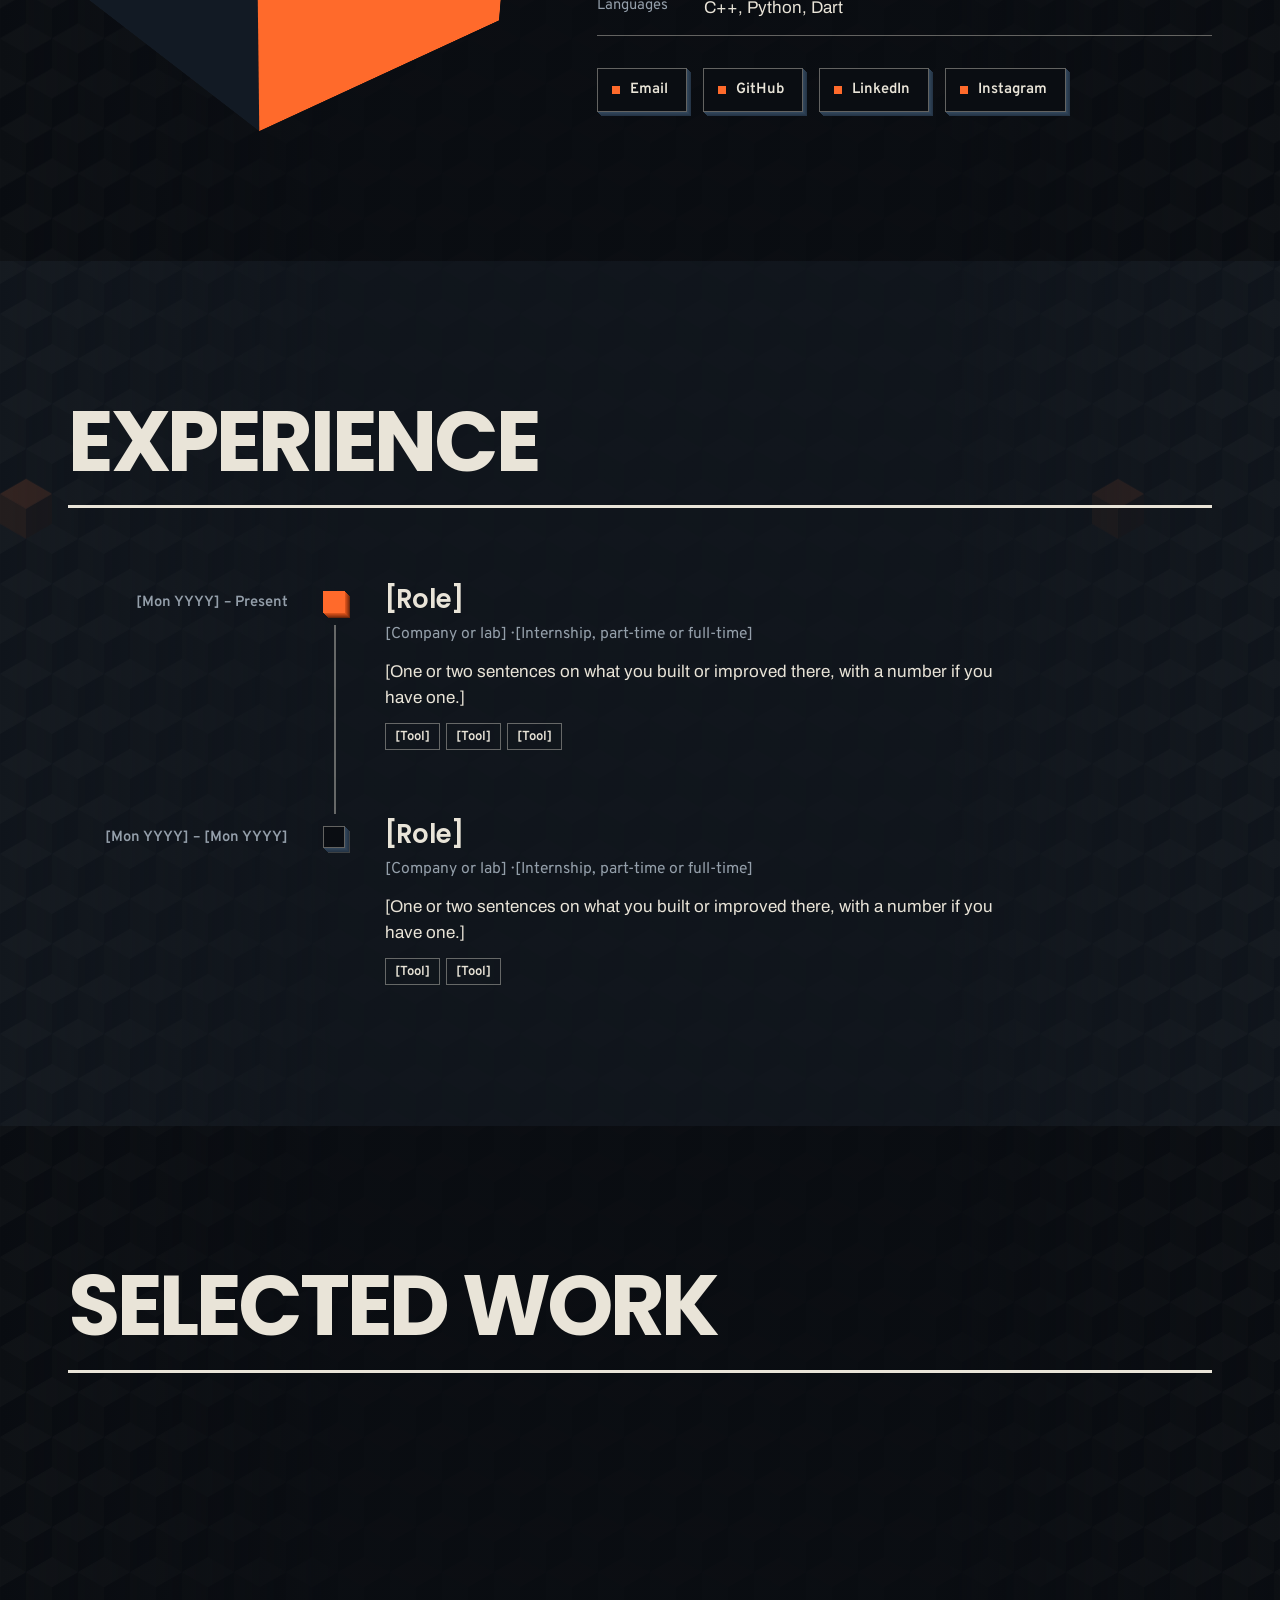
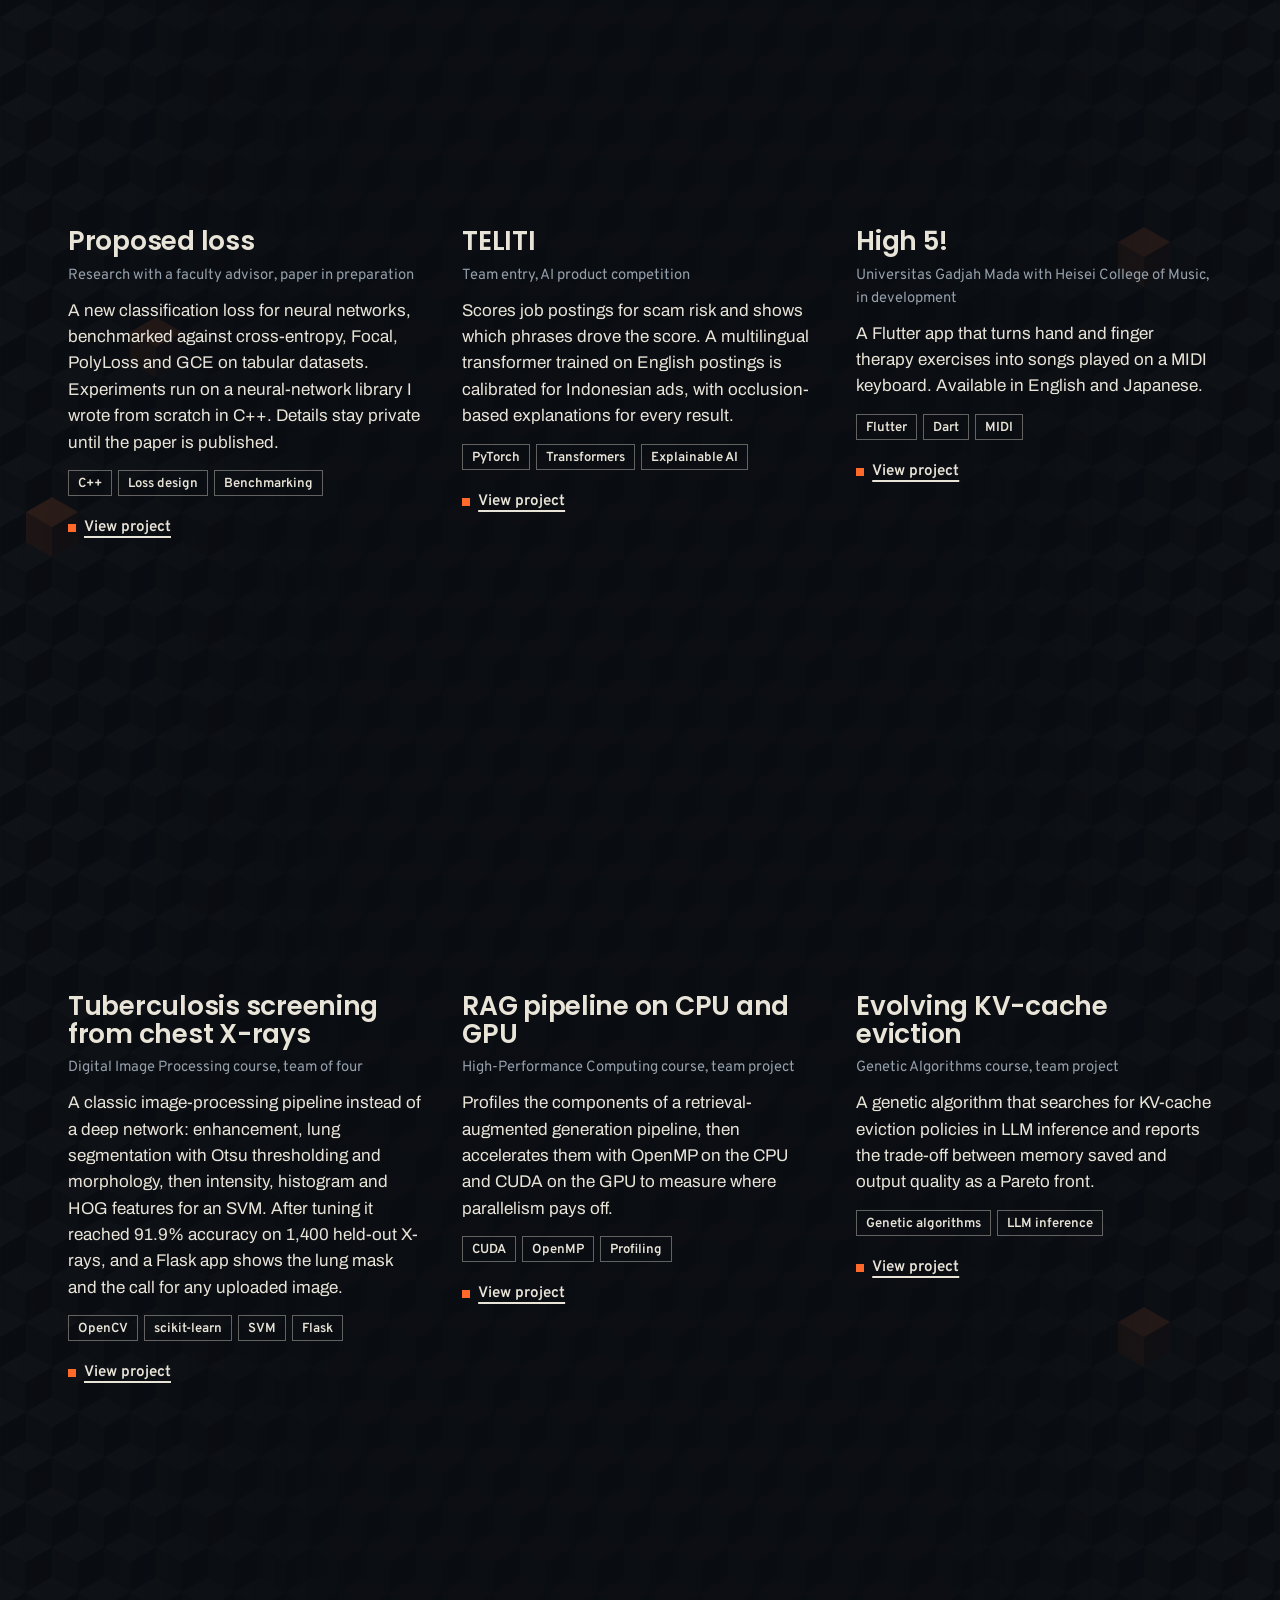
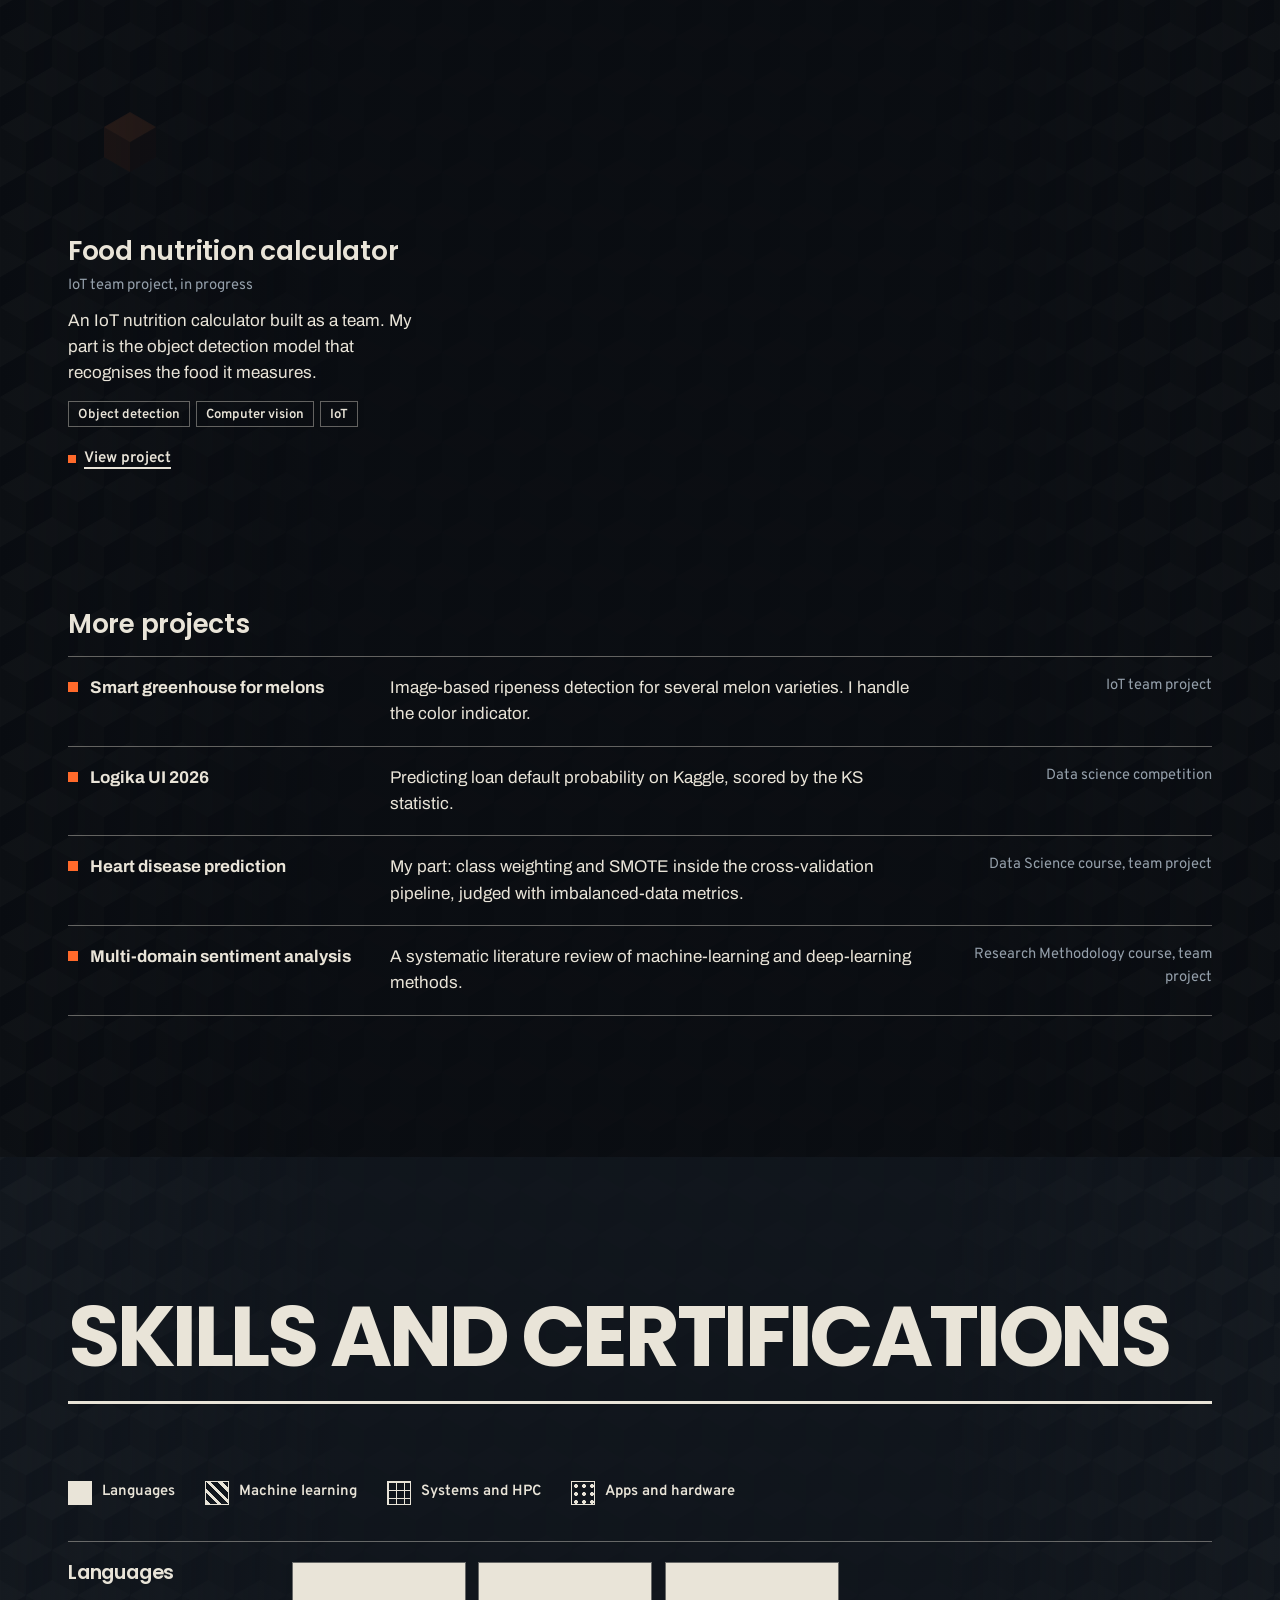
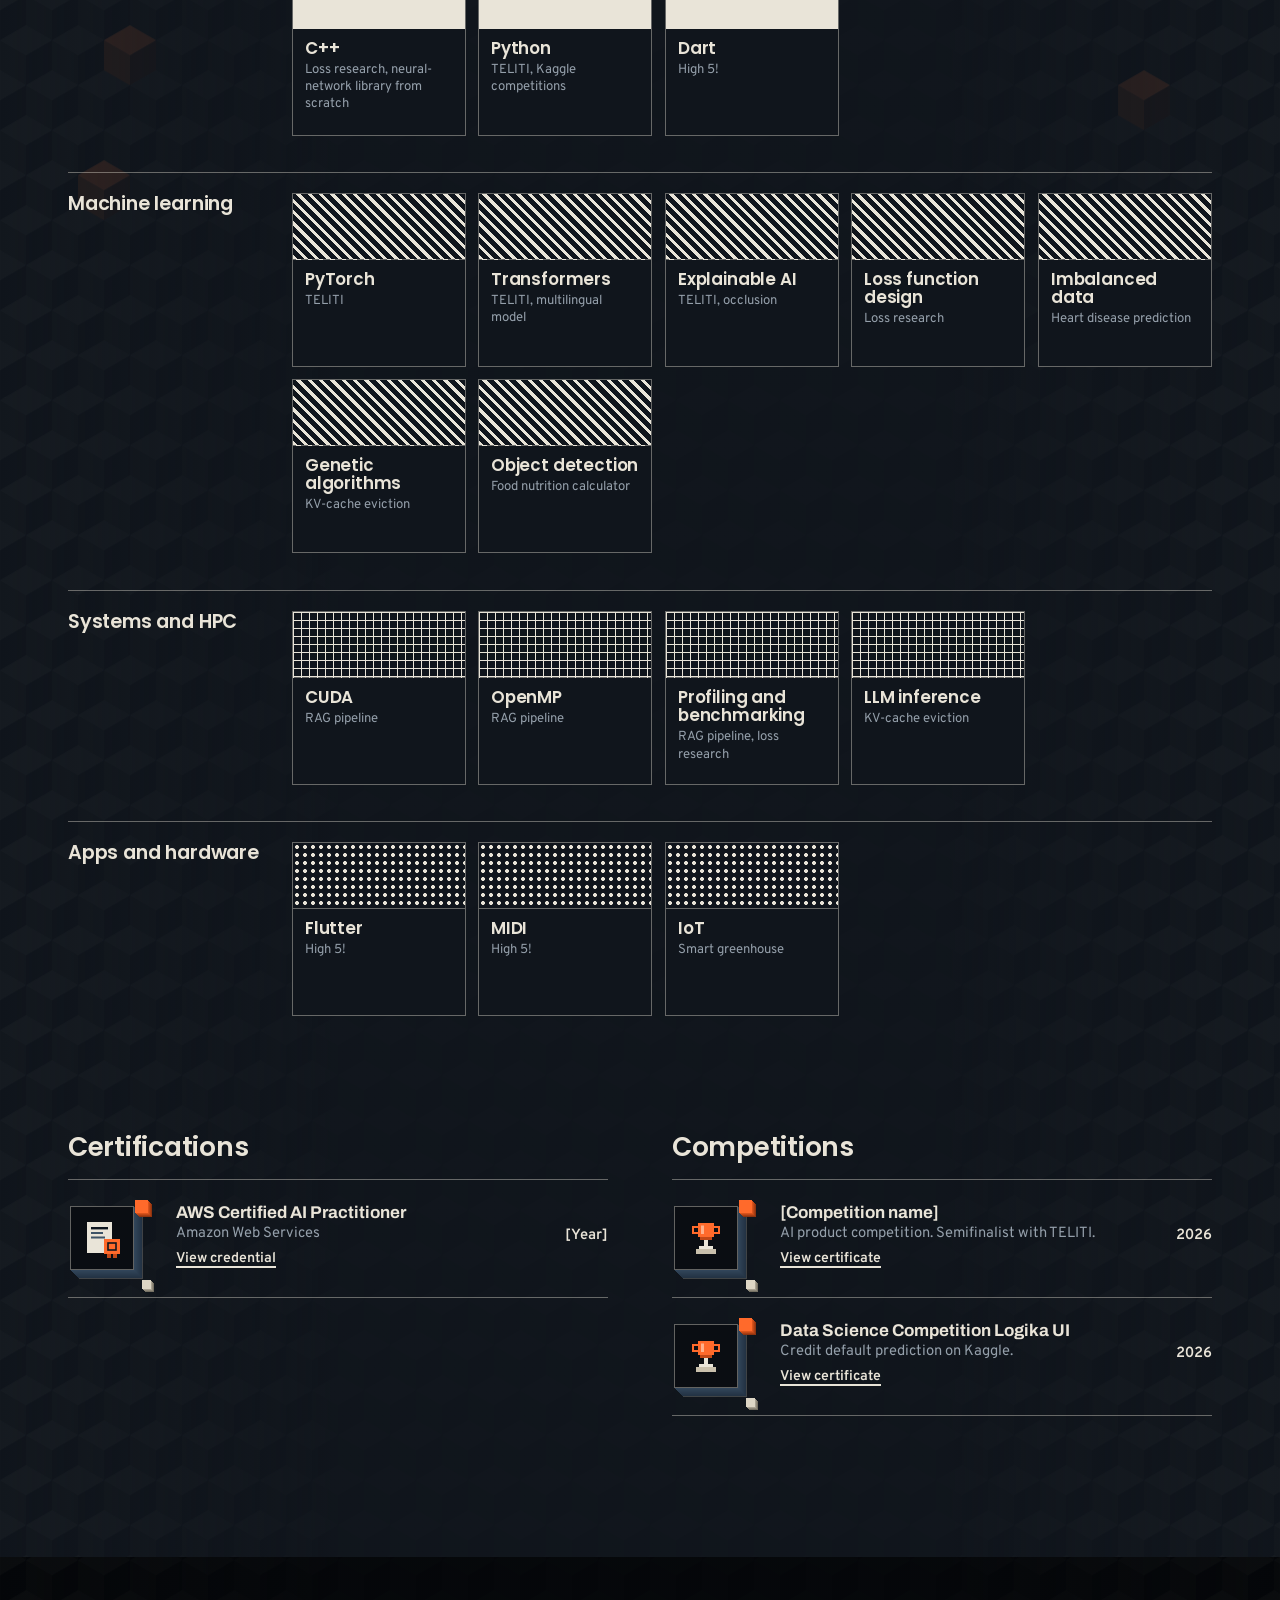
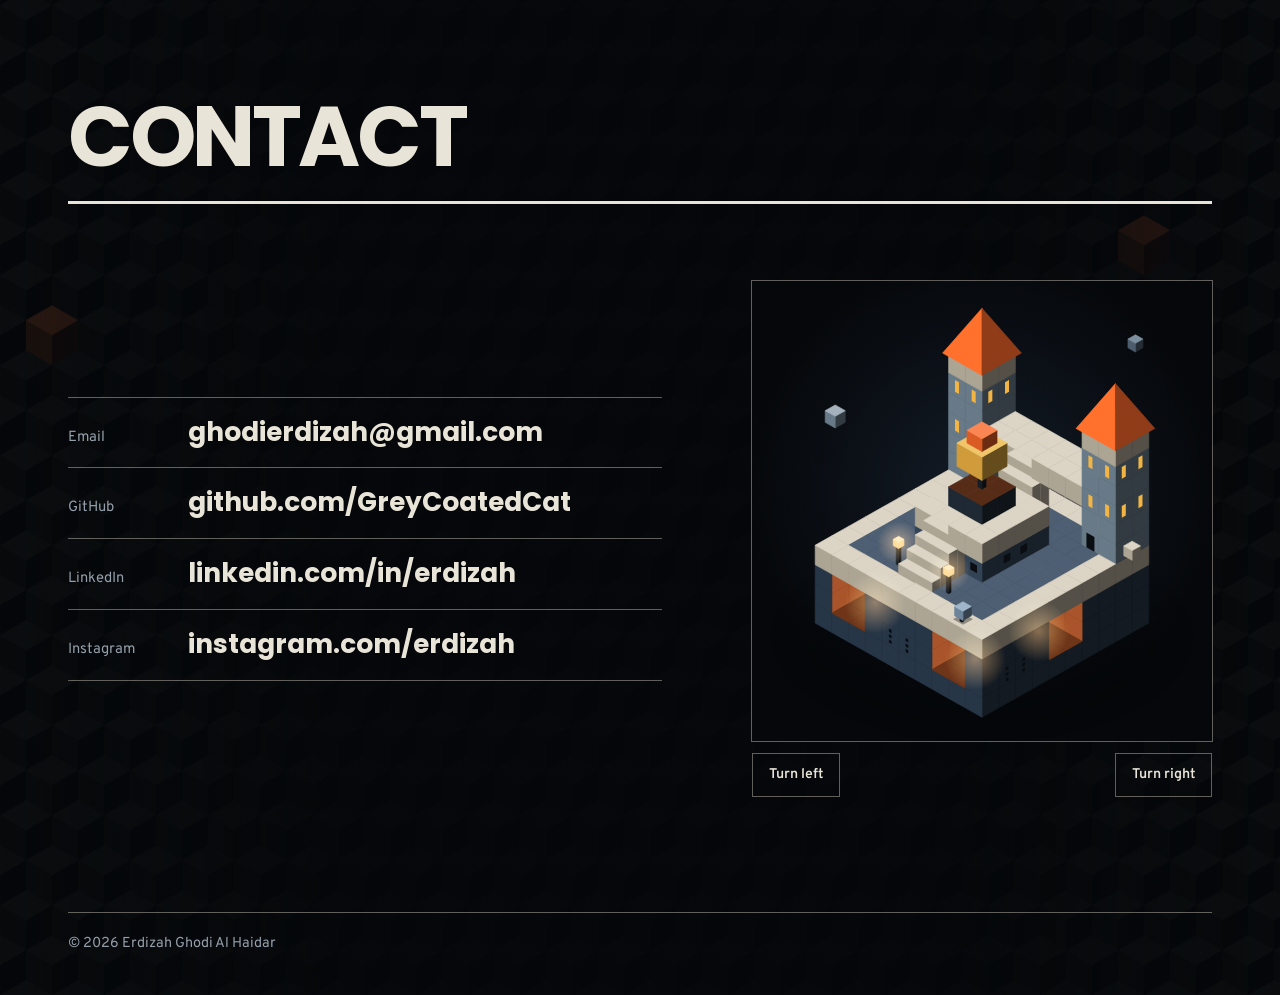
==== commit b6ff0a2f: "Changing a lot of thing" ====
--- a/index.html
+++ b/index.html
@@ -13,7 +13,7 @@
 </script>
 <link rel="preconnect" href="https://fonts.googleapis.com">
 <link rel="preconnect" href="https://fonts.gstatic.com" crossorigin>
-<link href="https://fonts.googleapis.com/css2?family=Poppins:wght@600;700&amp;family=Overpass:wght@400..700&amp;family=Archivo:wdth,wght@62..125,400..700&amp;display=swap" rel="stylesheet">
+<link href="https://fonts.googleapis.com/css2?family=Poppins:wght@600;700&amp;family=Overpass:wght@400..700&amp;family=Archivo:wght@400..700&amp;display=swap" rel="stylesheet">
 <style>
 :root {
   /* Layout: fly into a lit corridor of squares, read square tiles in the dark, end at a small city inside a cube.
@@ -180,6 +180,13 @@
   background: var(--void); color: var(--text);
 }
 .corridor { position: absolute; inset: 0; width: 100%; height: 100%; display: block; }
+/* darkens the top and bottom so the header and the name stay readable; a static layer, so it costs nothing per frame */
+.hero::after {
+  content: ""; position: absolute; inset: 0; z-index: 1; pointer-events: none;
+  background: linear-gradient(180deg, rgba(0, 0, 0, .85), rgba(0, 0, 0, .6) 7.5%, transparent 17%, transparent 50%, rgba(0, 0, 0, .45) 75%, rgba(0, 0, 0, .8));
+  transition: opacity .4s;
+}
+.hud-off .hero::after { opacity: 0; }
 .hero-name {
   /* one line, centred under the corridor and fitted to the full width (see fitName) */
   position: absolute; left: var(--gutter); right: var(--gutter); bottom: clamp(84px, 12vh, 124px);
@@ -187,7 +194,7 @@
   font-family: var(--display); font-weight: 700; text-transform: uppercase;
   font-size: clamp(2.5rem, 7vw, 9rem); line-height: .92; letter-spacing: -.04em;
   color: var(--text); text-shadow: 0 2px 30px rgba(0, 0, 0, .5);
-  transform-origin: 50% 100%;
+  transform-origin: 50% 100%; will-change: transform, opacity; z-index: 2;
 }
 .scroll-cue {
   position: absolute; left: 50%; bottom: clamp(18px, 3.5vh, 32px); z-index: 2; transform: translateX(-50%);
@@ -244,14 +251,17 @@
 .cine-bars i:first-child { top: 0; transform-origin: 50% 0; }
 .cine-bars i:last-child { bottom: 0; transform-origin: 50% 100%; }
 .bars-out .cine-bars i { transform: scaleY(0); }
+.intro-fast .cine-bars i { transition-duration: .45s; }
 .intro-pre .hero-fit .ch { opacity: 0; transform: translateY(.38em) scale(1.08); filter: blur(14px); }
 .intro-pre.name-in .hero-fit .ch {
   opacity: 1; transform: none; filter: blur(0);
   transition: opacity 1.6s cubic-bezier(.22, 1, .36, 1) var(--d), transform 2.4s cubic-bezier(.22, 1, .36, 1) var(--d), filter 1.9s cubic-bezier(.22, 1, .36, 1) var(--d);
 }
+@media (hover: none), (pointer: coarse) { .intro-pre .hero-fit .ch { filter: none; } }
 .intro-pre .site-head, .intro-pre .scroll-cue { opacity: 0; pointer-events: none; }
 .intro-pre.ui-in .site-head, .intro-pre.ui-in .scroll-cue { opacity: 1; pointer-events: auto; transition: opacity 1.4s ease; }
 .intro-pre.ui-in .site-head { pointer-events: none; }
+.intro-pre.intro-fast .site-head, .intro-pre.intro-fast .scroll-cue { transition-duration: .4s; }
 
 /* Loading screen: eight blocks that come apart and lock back into a cube */
 .loader { display: none; }
@@ -308,6 +318,27 @@
   font-family: var(--display); font-weight: 600; letter-spacing: -.01em; font-size: 1.65rem; line-height: 1.1;
 }
 
+/* Background: a faint field of isometric cubes (the tumbling-blocks illusion) behind every section under the
+   cover, fullest at the sides and thinner behind the text, with a few cubes slowly lighting up. It drifts a
+   little slower than the page, so it reads as a layer further back. */
+.section { position: relative; }
+.section > .wrap { position: relative; }
+.section { --veil: rgba(10, 13, 18, .75); }
+.section.alt { --veil: rgba(16, 21, 28, .75); }
+.section.contact { --veil: rgba(5, 7, 10, .75); }
+.bg-field { position: absolute; inset: 0; overflow: hidden; pointer-events: none; }
+/* thinner behind the text: a veil in the section's own colour over the middle (cheaper than a mask) */
+.bg-field::after { content: ""; position: absolute; inset: 0; background: linear-gradient(90deg, transparent, var(--veil) 26%, var(--veil) 74%, transparent); }
+.bg-field-in {
+  position: absolute; left: 0; right: 0; top: -260px; bottom: -260px;
+  background: url("data:image/svg+xml,%3Csvg xmlns='http://www.w3.org/2000/svg' width='52' height='90' viewBox='0 0 52 90'%3E%3Cpath fill='%23E9E4D8' fill-opacity='.03' d='M0 -30L26 -15L0 0L-26 -15ZM52 -30L78 -15L52 0L26 -15ZM26 15L52 30L26 45L0 30ZM0 60L26 75L0 90L-26 75ZM52 60L78 75L52 90L26 75Z'/%3E%3Cpath fill='%23E9E4D8' fill-opacity='.016' d='M-26 -15L0 0L0 30L-26 15ZM26 -15L52 0L52 30L26 15ZM0 30L26 45L26 75L0 60ZM-26 75L0 90L0 120L-26 105ZM26 75L52 90L52 120L26 105Z'/%3E%3Cpath fill='%23E9E4D8' fill-opacity='.006' d='M0 0L26 -15L26 15L0 30ZM52 0L78 -15L78 15L52 30ZM26 45L52 30L52 60L26 75ZM0 90L26 75L26 105L0 120ZM52 90L78 75L78 105L52 120Z'/%3E%3C/svg%3E") 0 0 / 52px 90px;
+}
+.has-drift .bg-field-in { will-change: transform; }
+.bg-lit { position: absolute; width: 52px; height: 60px; color: var(--accent); opacity: .3; }
+.has-drift .bg-lit { animation: bg-lit 9s ease-in-out infinite; }
+.bg-lit svg { display: block; fill: currentColor; }
+@keyframes bg-lit { 0%, 100% { opacity: .15; } 50% { opacity: .55; } }
+
 /* Experience: a column of blocks, newest on top, joined by a rail; a role still held has a lit block */
 .xp { --xp-gap: clamp(44px, 5.5vw, 72px); list-style: none; margin: 0; padding: 0; }
 .xp-item {
@@ -409,6 +440,22 @@
 .facts dt, .facts dd { padding: 14px 0; border-bottom: 1px solid var(--line-strong); }
 .facts dt { color: var(--muted); font-family: var(--label); font-size: .92rem; padding-right: 36px; }
 .facts dd { margin: 0; }
+/* quick links under About: small extruded blocks that lift when hovered */
+.social { list-style: none; margin: 32px 0 0; padding: 0; display: flex; flex-wrap: wrap; gap: 14px 16px; }
+.soc {
+  display: inline-flex; align-items: center; gap: 10px; min-height: 44px; padding: 0 18px 0 14px;
+  background: var(--bg); color: var(--text); text-decoration: none;
+  border: 1.5px solid var(--line-strong);
+  font: 600 .92rem/1 var(--label);
+  box-shadow: 1px 1px 0 #31455A, 2px 2px 0 #2D4053, 3px 3px 0 #293A4D, 4px 4px 0 #253547;
+  transition: transform .25s cubic-bezier(.2, .8, .2, 1), box-shadow .25s cubic-bezier(.2, .8, .2, 1), border-color .25s;
+}
+.soc::before { content: ""; flex: none; width: 8px; height: 8px; background: var(--accent); }
+.soc:hover {
+  transform: translate(-2px, -2px); border-color: var(--text);
+  box-shadow: 1px 1px 0 #31455A, 2px 2px 0 #2D4053, 3px 3px 0 #293A4D, 4px 4px 0 #253547, 5px 5px 0 #212F3E, 6px 6px 0 #1D2A38;
+}
+.soc:active { transform: translate(1px, 1px); box-shadow: 1px 1px 0 #31455A, 2px 2px 0 #2D4053; }
 .cube-wrap { display: grid; justify-items: center; gap: 28px; }
 .cube-scene {
   --s: clamp(200px, 25vw, 310px);
@@ -476,12 +523,12 @@
 .cred-list li.has-badge { grid-template-columns: 92px minmax(0, 1fr) auto; padding: 22px 0 26px; }
 .cred-badge {
   position: relative; width: 64px; height: 64px; margin: 4px 0 0 2px;
-  background: var(--bg) radial-gradient(circle, transparent 9px, var(--accent) 9px, var(--accent) 13px, transparent 13px, transparent 18px, var(--line-strong) 18px, var(--line-strong) 19.5px, transparent 19.5px);
+  display: grid; place-items: center;
+  background: var(--bg);
   border: 1.5px solid var(--line-strong);
   box-shadow: 1px 1px 0 #31455A, 2px 2px 0 #2F4256, 3px 3px 0 #2D4053, 4px 4px 0 #2B3D50, 5px 5px 0 #293A4D, 6px 6px 0 #27384A, 7px 7px 0 #253547, 8px 8px 0 #233344, 9px 9px 0 rgba(233, 228, 216, .22);
 }
-.cred-badge.is-comp { background: var(--bg) repeating-conic-gradient(var(--accent) 0 25%, transparent 0 50%) 0 0 / 16px 16px content-box; padding: 14.5px; }
-.cred-badge img { position: absolute; inset: 0; z-index: 1; display: block; width: 100%; height: 100%; padding: 5px; object-fit: contain; background: var(--bg); }
+.cred-badge svg { display: block; width: 40px; height: 40px; }
 .cred-badge::before, .cred-badge::after { content: ""; position: absolute; pointer-events: none; }
 .cred-badge::before {
   width: 13px; height: 13px; top: -7px; right: -15px; background: var(--accent);
@@ -552,12 +599,14 @@
   .cred-list li { grid-template-columns: 40px minmax(0, 1fr); }
   .cred-list li.has-badge { grid-template-columns: 88px minmax(0, 1fr); }
   .cred-year { grid-column: 2; }
+  .social { display: grid; grid-template-columns: 1fr 1fr; }
 }
 @media (prefers-reduced-motion: reduce) {
   html { scroll-behavior: auto; }
   .stack, .layer, .cursor-scale, .skill, .skill .pat, .menu, .menu-list a, .menu-cube { transition: none; }
   .cue-drop, .cue-roll { animation: none; }
   .lc, .loader-cube { animation: none; }
+  .has-drift .bg-lit { animation: none; opacity: .3; }
   .loader-cube { transform: rotateX(-28deg) rotateY(40deg); }
   .lc { transform: translate3d(calc(var(--x) * 9px), calc(var(--y) * 9px), calc(var(--z) * 9px)); }
 }
@@ -569,7 +618,7 @@
   <div class="loader-scene" aria-hidden="true"><div class="loader-cube"><span class="lc" style="--x:-1;--y:-1;--z:-1"><i></i><i></i><i></i><i></i><i></i><i></i></span><span class="lc" style="--x:-1;--y:-1;--z:1"><i></i><i></i><i></i><i></i><i></i><i></i></span><span class="lc" style="--x:-1;--y:1;--z:-1"><i></i><i></i><i></i><i></i><i></i><i></i></span><span class="lc" style="--x:-1;--y:1;--z:1"><i></i><i></i><i></i><i></i><i></i><i></i></span><span class="lc" style="--x:1;--y:-1;--z:-1"><i></i><i></i><i></i><i></i><i></i><i></i></span><span class="lc hot" style="--x:1;--y:-1;--z:1"><i></i><i></i><i></i><i></i><i></i><i></i></span><span class="lc" style="--x:1;--y:1;--z:-1"><i></i><i></i><i></i><i></i><i></i><i></i></span><span class="lc" style="--x:1;--y:1;--z:1"><i></i><i></i><i></i><i></i><i></i><i></i></span></div></div>
   <p class="loader-text">Loading</p>
 </div>
-<a class="skip" href="#work">Skip to work</a>
+<a class="skip" href="#about">Skip to content</a>
 <div class="cursor" aria-hidden="true"><div class="cursor-scale"><div class="cursor-dir"><div class="cursor-cube"><i></i><i></i><i></i><i></i><i></i><i></i></div></div></div></div>
 
 <header class="site-head">
@@ -592,9 +641,9 @@
   <div class="menu-inner">
     <nav aria-label="Sections">
       <ul class="menu-list">
-        <li><a href="#work"><span class="menu-word">Work</span></a></li>
         <li><a href="#about"><span class="menu-word">About</span></a></li>
         <li><a href="#experience"><span class="menu-word">Experience</span></a></li>
+        <li><a href="#work"><span class="menu-word">Work</span></a></li>
         <li><a href="#skills"><span class="menu-word">Skills</span></a></li>
         <li><a href="#contact"><span class="menu-word">Contact</span></a></li>
       </ul>
@@ -607,99 +656,13 @@
   <section class="hero" id="top" aria-labelledby="hero-name">
     <canvas class="corridor" aria-hidden="true"></canvas>
     <h1 class="hero-name" id="hero-name"><span class="hero-fit">Erdizah Ghodi Al&nbsp;Haidar</span></h1>
-    <a class="scroll-cue" href="#work" aria-label="Scroll down to selected work">
+    <a class="scroll-cue" href="#about" aria-label="Scroll down to the next section">
       <span class="cue-cube" aria-hidden="true"><span class="cue-drop"><span class="cue-iso"><span class="cue-roll"><i></i><i></i><i></i><i></i><i></i><i></i></span></span></span></span>
       <span aria-hidden="true">Scroll</span>
     </a>
   </section>
 
-  <section class="section work" id="work" aria-labelledby="work-title">
-    <div class="wrap">
-      <header class="sec-head">
-        <h2 id="work-title">Selected work</h2>
-      </header>
-
-      <div class="grid">
-        <article class="tile">
-          <div class="cover" aria-hidden="true"><div class="stack"><svg class="layer" style="--i:0" viewBox="0 0 100 100" preserveAspectRatio="xMidYMid slice" xmlns="http://www.w3.org/2000/svg"><rect width="100" height="100" style="fill:var(--ink)"/><g fill="none" style="stroke:var(--mid)" stroke-width="0.5" opacity=".7"><rect x="4" y="4" width="92" height="92"/><rect x="10" y="10" width="80" height="80"/><rect x="16" y="16" width="68" height="68"/><rect x="22" y="22" width="56" height="56"/><rect x="28" y="28" width="44" height="44"/><rect x="34" y="34" width="32" height="32"/><rect x="40" y="40" width="20" height="20"/><rect x="46" y="46" width="8" height="8"/></g><path d="M14 10V86H90" fill="none" style="stroke:var(--paper)" stroke-width="0.7"/></svg><svg class="layer" style="--i:1" viewBox="0 0 100 100" preserveAspectRatio="xMidYMid slice" xmlns="http://www.w3.org/2000/svg"><polyline points="15.5,15.8 16.0,21.9 16.6,26.5 17.2,30.2 17.8,33.2 18.4,35.8 19.0,38.0 19.6,40.1 20.2,41.9 20.8,43.5 21.4,45.0 22.0,46.4 22.6,47.7 23.2,48.9 23.8,50.0 24.3,51.1 24.9,52.1 25.5,53.0 26.1,53.9 26.7,54.8 27.3,55.6 27.9,56.4 28.5,57.2 29.1,57.9 29.7,58.6 30.3,59.2 30.9,59.9 31.5,60.5 32.1,61.1 32.6,61.7 33.2,62.2 33.8,62.8 34.4,63.3 35.0,63.8 35.6,64.3 36.2,64.8 36.8,65.3 37.4,65.8 38.0,66.2 38.6,66.7 39.2,67.1 39.8,67.5 40.4,67.9 40.9,68.3 41.5,68.7 42.1,69.1 42.7,69.5 43.3,69.8 43.9,70.2 44.5,70.5 45.1,70.9 45.7,71.2 46.3,71.6 46.9,71.9 47.5,72.2 48.1,72.5 48.7,72.8 49.2,73.1 49.8,73.4 50.4,73.7 51.0,74.0 51.6,74.3 52.2,74.6 52.8,74.9 53.4,75.1 54.0,75.4 54.6,75.7 55.2,75.9 55.8,76.2 56.4,76.5 57.0,76.7 57.5,76.9 58.1,77.2 58.7,77.4 59.3,77.7 59.9,77.9 60.5,78.1 61.1,78.4 61.7,78.6 62.3,78.8 62.9,79.0 63.5,79.2 64.1,79.5 64.7,79.7 65.3,79.9 65.8,80.1 66.4,80.3 67.0,80.5 67.6,80.7 68.2,80.9 68.8,81.1 69.4,81.3 70.0,81.5 70.6,81.7 71.2,81.9 71.8,82.0 72.4,82.2 73.0,82.4 73.6,82.6 74.1,82.8 74.7,82.9 75.3,83.1 75.9,83.3 76.5,83.5 77.1,83.6 77.7,83.8 78.3,84.0 78.9,84.1 79.5,84.3 80.1,84.5 80.7,84.6 81.3,84.8 81.9,84.9 82.4,85.1 83.0,85.2 83.6,85.4 84.2,85.5 84.8,85.7 85.4,85.9 86.0,86.0" fill="none" style="stroke:var(--paper)" stroke-width="1.2"/><polyline points="15.5,18.6 16.0,25.5 16.6,30.8 17.2,35.1 17.8,38.6 18.4,41.8 19.0,44.5 19.6,46.9 20.2,49.1 20.8,51.1 21.4,53.0 22.0,54.7 22.6,56.3 23.2,57.7 23.8,59.1 24.3,60.4 24.9,61.6 25.5,62.8 26.1,63.8 26.7,64.8 27.3,65.8 27.9,66.7 28.5,67.6 29.1,68.4 29.7,69.2 30.3,70.0 30.9,70.7 31.5,71.4 32.1,72.0 32.6,72.6 33.2,73.2 33.8,73.8 34.4,74.4 35.0,74.9 35.6,75.4 36.2,75.9 36.8,76.3 37.4,76.8 38.0,77.2 38.6,77.6 39.2,78.0 39.8,78.4 40.4,78.7 40.9,79.1 41.5,79.4 42.1,79.7 42.7,80.0 43.3,80.3 43.9,80.6 44.5,80.9 45.1,81.1 45.7,81.4 46.3,81.6 46.9,81.8 47.5,82.1 48.1,82.3 48.7,82.5 49.2,82.6 49.8,82.8 50.4,83.0 51.0,83.2 51.6,83.3 52.2,83.5 52.8,83.6 53.4,83.8 54.0,83.9 54.6,84.0 55.2,84.2 55.8,84.3 56.4,84.4 57.0,84.5 57.5,84.6 58.1,84.7 58.7,84.8 59.3,84.9 59.9,84.9 60.5,85.0 61.1,85.1 61.7,85.2 62.3,85.2 62.9,85.3 63.5,85.3 64.1,85.4 64.7,85.4 65.3,85.5 65.8,85.5 66.4,85.6 67.0,85.6 67.6,85.7 68.2,85.7 68.8,85.7 69.4,85.7 70.0,85.8 70.6,85.8 71.2,85.8 71.8,85.8 72.4,85.9 73.0,85.9 73.6,85.9 74.1,85.9 74.7,85.9 75.3,85.9 75.9,85.9 76.5,86.0 77.1,86.0 77.7,86.0 78.3,86.0 78.9,86.0 79.5,86.0 80.1,86.0 80.7,86.0 81.3,86.0 81.9,86.0 82.4,86.0 83.0,86.0 83.6,86.0 84.2,86.0 84.8,86.0 85.4,86.0 86.0,86.0" fill="none" style="stroke:var(--soft)" stroke-width="1.2"/><polyline points="20.8,10.9 21.4,12.7 22.0,14.4 22.6,16.0 23.2,17.5 23.8,18.9 24.3,20.3 24.9,21.6 25.5,22.8 26.1,24.0 26.7,25.2 27.3,26.3 27.9,27.4 28.5,28.4 29.1,29.4 29.7,30.4 30.3,31.4 30.9,32.3 31.5,33.2 32.1,34.1 32.6,35.0 33.2,35.9 33.8,36.7 34.4,37.5 35.0,38.3 35.6,39.1 36.2,39.9 36.8,40.7 37.4,41.5 38.0,42.2 38.6,42.9 39.2,43.7 39.8,44.4 40.4,45.1 40.9,45.8 41.5,46.5 42.1,47.2 42.7,47.8 43.3,48.5 43.9,49.1 44.5,49.8 45.1,50.4 45.7,51.1 46.3,51.7 46.9,52.3 47.5,52.9 48.1,53.6 48.7,54.2 49.2,54.8 49.8,55.4 50.4,56.0 51.0,56.5 51.6,57.1 52.2,57.7 52.8,58.3 53.4,58.8 54.0,59.4 54.6,60.0 55.2,60.5 55.8,61.1 56.4,61.6 57.0,62.2 57.5,62.7 58.1,63.3 58.7,63.8 59.3,64.3 59.9,64.9 60.5,65.4 61.1,65.9 61.7,66.4 62.3,67.0 62.9,67.5 63.5,68.0 64.1,68.5 64.7,69.0 65.3,69.5 65.8,70.0 66.4,70.5 67.0,71.0 67.6,71.5 68.2,72.0 68.8,72.5 69.4,73.0 70.0,73.5 70.6,74.0 71.2,74.4 71.8,74.9 72.4,75.4 73.0,75.9 73.6,76.4 74.1,76.8 74.7,77.3 75.3,77.8 75.9,78.2 76.5,78.7 77.1,79.2 77.7,79.6 78.3,80.1 78.9,80.6 79.5,81.0 80.1,81.5 80.7,81.9 81.3,82.4 81.9,82.9 82.4,83.3 83.0,83.8 83.6,84.2 84.2,84.7 84.8,85.1 85.4,85.6 86.0,86.0" fill="none" style="stroke:var(--paper)" stroke-width="0.9" stroke-dasharray="2.4 1.4"/><polyline points="14.3,60.8 14.9,61.5 15.5,62.0 16.1,62.4 16.7,62.9 17.3,63.2 17.9,63.6 18.5,64.0 19.1,64.3 19.7,64.6 20.3,64.9 20.9,65.2 21.5,65.5 22.1,65.8 22.7,66.1 23.3,66.4 23.8,66.7 24.4,66.9 25.0,67.2 25.6,67.5 26.2,67.7 26.8,68.0 27.4,68.2 28.0,68.5 28.6,68.7 29.2,69.0 29.8,69.2 30.4,69.4 31.0,69.7 31.6,69.9 32.2,70.1 32.8,70.3 33.4,70.6 34.0,70.8 34.6,71.0 35.2,71.2 35.8,71.4 36.4,71.6 37.0,71.9 37.6,72.1 38.2,72.3 38.8,72.5 39.4,72.7 40.0,72.9 40.6,73.1 41.2,73.3 41.8,73.5 42.4,73.7 43.0,73.9 43.6,74.1 44.2,74.3 44.8,74.5 45.4,74.7 46.0,74.8 46.6,75.0 47.2,75.2 47.8,75.4 48.4,75.6 48.9,75.8 49.5,76.0 50.1,76.2 50.7,76.3 51.3,76.5 51.9,76.7 52.5,76.9 53.1,77.1 53.7,77.2 54.3,77.4 54.9,77.6 55.5,77.8 56.1,78.0 56.7,78.1 57.3,78.3 57.9,78.5 58.5,78.6 59.1,78.8 59.7,79.0 60.3,79.2 60.9,79.3 61.5,79.5 62.1,79.7 62.7,79.8 63.3,80.0 63.9,80.2 64.5,80.3 65.1,80.5 65.7,80.7 66.3,80.8 66.9,81.0 67.5,81.2 68.1,81.3 68.7,81.5 69.3,81.7 69.9,81.8 70.5,82.0 71.1,82.1 71.7,82.3 72.3,82.5 72.9,82.6 73.5,82.8 74.0,82.9 74.6,83.1 75.2,83.2 75.8,83.4 76.4,83.6 77.0,83.7 77.6,83.9 78.2,84.0 78.8,84.2 79.4,84.3 80.0,84.5 80.6,84.6 81.2,84.8 81.8,84.9 82.4,85.1 83.0,85.2 83.6,85.4 84.2,85.6 84.8,85.7 85.4,85.9 86.0,86.0" fill="none" style="stroke:var(--soft)" stroke-width="0.9" stroke-dasharray="1 1.4"/><path d="M60 16H67" fill="none" style="stroke:var(--paper)" stroke-width="1.1"/><text x="69" y="17.3" font-size="3.7" font-family="Overpass, Archivo, sans-serif" style="fill:var(--paper)">Cross-entropy</text><path d="M60 22H67" fill="none" style="stroke:var(--soft)" stroke-width="1.1"/><text x="69" y="23.3" font-size="3.7" font-family="Overpass, Archivo, sans-serif" style="fill:var(--soft)">Focal</text><path d="M60 28H67" fill="none" style="stroke:var(--paper)" stroke-width="1.1" stroke-dasharray="2.4 1.4"/><text x="69" y="29.3" font-size="3.7" font-family="Overpass, Archivo, sans-serif" style="fill:var(--paper)">PolyLoss</text><path d="M60 34H67" fill="none" style="stroke:var(--soft)" stroke-width="1.1" stroke-dasharray="1 1.4"/><text x="69" y="35.3" font-size="3.7" font-family="Overpass, Archivo, sans-serif" style="fill:var(--soft)">GCE</text></svg><svg class="layer" style="--i:2" viewBox="0 0 100 100" preserveAspectRatio="xMidYMid slice" xmlns="http://www.w3.org/2000/svg"><polyline points="17.2,13.4 17.8,17.3 18.4,20.7 19.0,23.7 19.6,26.3 20.2,28.6 20.8,30.8 21.4,32.7 22.0,34.5 22.6,36.2 23.2,37.8 23.8,39.2 24.3,40.6 24.9,41.9 25.5,43.1 26.1,44.3 26.7,45.4 27.3,46.5 27.9,47.5 28.5,48.5 29.1,49.4 29.7,50.3 30.3,51.2 30.9,52.0 31.5,52.9 32.1,53.6 32.6,54.4 33.2,55.1 33.8,55.8 34.4,56.5 35.0,57.2 35.6,57.8 36.2,58.5 36.8,59.1 37.4,59.7 38.0,60.3 38.6,60.8 39.2,61.4 39.8,61.9 40.4,62.5 40.9,63.0 41.5,63.5 42.1,64.0 42.7,64.5 43.3,65.0 43.9,65.4 44.5,65.9 45.1,66.4 45.7,66.8 46.3,67.2 46.9,67.7 47.5,68.1 48.1,68.5 48.7,68.9 49.2,69.3 49.8,69.7 50.4,70.1 51.0,70.4 51.6,70.8 52.2,71.2 52.8,71.5 53.4,71.9 54.0,72.2 54.6,72.6 55.2,72.9 55.8,73.3 56.4,73.6 57.0,73.9 57.5,74.2 58.1,74.5 58.7,74.9 59.3,75.2 59.9,75.5 60.5,75.8 61.1,76.1 61.7,76.4 62.3,76.7 62.9,76.9 63.5,77.2 64.1,77.5 64.7,77.8 65.3,78.0 65.8,78.3 66.4,78.6 67.0,78.8 67.6,79.1 68.2,79.4 68.8,79.6 69.4,79.9 70.0,80.1 70.6,80.4 71.2,80.6 71.8,80.8 72.4,81.1 73.0,81.3 73.6,81.6 74.1,81.8 74.7,82.0 75.3,82.2 75.9,82.5 76.5,82.7 77.1,82.9 77.7,83.1 78.3,83.4 78.9,83.6 79.5,83.8 80.1,84.0 80.7,84.2 81.3,84.4 81.9,84.6 82.4,84.8 83.0,85.0 83.6,85.2 84.2,85.4 84.8,85.6 85.4,85.8 86.0,86.0" fill="none" style="stroke:var(--acc-d)" stroke-width="2.2"/><rect x="60" y="38.6" width="7" height="2.8" style="fill:var(--acc-fill)"/><text x="69" y="41.3" font-size="3.7" font-family="Overpass, Archivo, sans-serif" font-weight="700" style="fill:var(--acc-d)">Proposed</text></svg></div></div>
-          <div class="tile-body">
-            <h3>Proposed loss</h3>
-            <p class="tile-meta">Research with a faculty advisor, paper in preparation</p>
-            <p>A new classification loss for neural networks, benchmarked against cross-entropy, Focal, PolyLoss and GCE on tabular datasets. Experiments run on a neural-network library I wrote from scratch in C++. Details stay private until the paper is published.</p>
-            <ul class="tags"><li>C++</li><li>Loss design</li><li>Benchmarking</li></ul>
-            <a class="tile-link" href="#">View project</a><!-- replace # with the project link -->
-          </div>
-        </article>
-
-        <article class="tile">
-          <div class="cover" aria-hidden="true"><div class="stack"><svg class="layer" style="--i:0" viewBox="0 0 100 100" preserveAspectRatio="xMidYMid slice" xmlns="http://www.w3.org/2000/svg"><rect width="100" height="100" style="fill:var(--soft)"/><g fill="none" style="stroke:var(--mid)" stroke-width="0.5"><rect x="5.5" y="5.5" width="17" height="17"/><rect x="5.5" y="23.5" width="17" height="17"/><rect x="5.5" y="41.5" width="17" height="17"/><rect x="5.5" y="59.5" width="17" height="17"/><rect x="5.5" y="77.5" width="17" height="17"/><rect x="23.5" y="5.5" width="17" height="17"/><rect x="23.5" y="23.5" width="17" height="17"/><rect x="23.5" y="41.5" width="17" height="17"/><rect x="23.5" y="59.5" width="17" height="17"/><rect x="23.5" y="77.5" width="17" height="17"/><rect x="41.5" y="5.5" width="17" height="17"/><rect x="41.5" y="23.5" width="17" height="17"/><rect x="41.5" y="41.5" width="17" height="17"/><rect x="41.5" y="59.5" width="17" height="17"/><rect x="41.5" y="77.5" width="17" height="17"/><rect x="59.5" y="5.5" width="17" height="17"/><rect x="59.5" y="23.5" width="17" height="17"/><rect x="59.5" y="41.5" width="17" height="17"/><rect x="59.5" y="59.5" width="17" height="17"/><rect x="59.5" y="77.5" width="17" height="17"/><rect x="77.5" y="5.5" width="17" height="17"/><rect x="77.5" y="23.5" width="17" height="17"/><rect x="77.5" y="41.5" width="17" height="17"/><rect x="77.5" y="59.5" width="17" height="17"/><rect x="77.5" y="77.5" width="17" height="17"/></g></svg><svg class="layer" style="--i:1" viewBox="0 0 100 100" preserveAspectRatio="xMidYMid slice" xmlns="http://www.w3.org/2000/svg"><g style="fill:var(--ink)"><rect x="7" y="7" width="14" height="14"/><rect x="7" y="25" width="14" height="14"/><rect x="7" y="43" width="14" height="14"/><rect x="7" y="61" width="14" height="14"/><rect x="7" y="79" width="14" height="14"/><rect x="25" y="7" width="14" height="14"/><rect x="25" y="25" width="14" height="14"/><rect x="25" y="43" width="14" height="14"/><rect x="25" y="61" width="14" height="14"/><rect x="25" y="79" width="14" height="14"/><rect x="43" y="7" width="14" height="14"/><rect x="43" y="25" width="14" height="14"/><rect x="43" y="43" width="14" height="14"/><rect x="43" y="61" width="14" height="14"/><rect x="43" y="79" width="14" height="14"/><rect x="61" y="7" width="14" height="14"/><rect x="61" y="25" width="14" height="14"/><rect x="61" y="61" width="14" height="14"/><rect x="61" y="79" width="14" height="14"/><rect x="79" y="7" width="14" height="14"/><rect x="79" y="25" width="14" height="14"/><rect x="79" y="43" width="14" height="14"/><rect x="79" y="61" width="14" height="14"/><rect x="79" y="79" width="14" height="14"/></g><g style="fill:var(--paper)"><rect x="9.5" y="10" width="9" height="1.5"/><rect x="9.5" y="28" width="9" height="1.5"/><rect x="9.5" y="46" width="9" height="1.5"/><rect x="9.5" y="64" width="9" height="1.5"/><rect x="9.5" y="82" width="9" height="1.5"/><rect x="27.5" y="10" width="9" height="1.5"/><rect x="27.5" y="28" width="9" height="1.5"/><rect x="27.5" y="46" width="9" height="1.5"/><rect x="27.5" y="64" width="9" height="1.5"/><rect x="27.5" y="82" width="9" height="1.5"/><rect x="45.5" y="10" width="9" height="1.5"/><rect x="45.5" y="28" width="9" height="1.5"/><rect x="45.5" y="46" width="9" height="1.5"/><rect x="45.5" y="64" width="9" height="1.5"/><rect x="45.5" y="82" width="9" height="1.5"/><rect x="63.5" y="10" width="9" height="1.5"/><rect x="63.5" y="28" width="9" height="1.5"/><rect x="63.5" y="64" width="9" height="1.5"/><rect x="63.5" y="82" width="9" height="1.5"/><rect x="81.5" y="10" width="9" height="1.5"/><rect x="81.5" y="28" width="9" height="1.5"/><rect x="81.5" y="46" width="9" height="1.5"/><rect x="81.5" y="64" width="9" height="1.5"/><rect x="81.5" y="82" width="9" height="1.5"/></g><g style="fill:var(--soft)"><rect x="9.5" y="13.4" width="6" height="1.5"/><rect x="9.5" y="16.8" width="7.5" height="1.5"/><rect x="9.5" y="31.4" width="6" height="1.5"/><rect x="9.5" y="34.8" width="7.5" height="1.5"/><rect x="9.5" y="49.4" width="6" height="1.5"/><rect x="9.5" y="52.8" width="7.5" height="1.5"/><rect x="9.5" y="67.4" width="6" height="1.5"/><rect x="9.5" y="70.8" width="7.5" height="1.5"/><rect x="9.5" y="85.4" width="6" height="1.5"/><rect x="9.5" y="88.8" width="7.5" height="1.5"/><rect x="27.5" y="13.4" width="6" height="1.5"/><rect x="27.5" y="16.8" width="7.5" height="1.5"/><rect x="27.5" y="31.4" width="6" height="1.5"/><rect x="27.5" y="34.8" width="7.5" height="1.5"/><rect x="27.5" y="49.4" width="6" height="1.5"/><rect x="27.5" y="52.8" width="7.5" height="1.5"/><rect x="27.5" y="67.4" width="6" height="1.5"/><rect x="27.5" y="70.8" width="7.5" height="1.5"/><rect x="27.5" y="85.4" width="6" height="1.5"/><rect x="27.5" y="88.8" width="7.5" height="1.5"/><rect x="45.5" y="13.4" width="6" height="1.5"/><rect x="45.5" y="16.8" width="7.5" height="1.5"/><rect x="45.5" y="31.4" width="6" height="1.5"/><rect x="45.5" y="34.8" width="7.5" height="1.5"/><rect x="45.5" y="49.4" width="6" height="1.5"/><rect x="45.5" y="52.8" width="7.5" height="1.5"/><rect x="45.5" y="67.4" width="6" height="1.5"/><rect x="45.5" y="70.8" width="7.5" height="1.5"/><rect x="45.5" y="85.4" width="6" height="1.5"/><rect x="45.5" y="88.8" width="7.5" height="1.5"/><rect x="63.5" y="13.4" width="6" height="1.5"/><rect x="63.5" y="16.8" width="7.5" height="1.5"/><rect x="63.5" y="31.4" width="6" height="1.5"/><rect x="63.5" y="34.8" width="7.5" height="1.5"/><rect x="63.5" y="67.4" width="6" height="1.5"/><rect x="63.5" y="70.8" width="7.5" height="1.5"/><rect x="63.5" y="85.4" width="6" height="1.5"/><rect x="63.5" y="88.8" width="7.5" height="1.5"/><rect x="81.5" y="13.4" width="6" height="1.5"/><rect x="81.5" y="16.8" width="7.5" height="1.5"/><rect x="81.5" y="31.4" width="6" height="1.5"/><rect x="81.5" y="34.8" width="7.5" height="1.5"/><rect x="81.5" y="49.4" width="6" height="1.5"/><rect x="81.5" y="52.8" width="7.5" height="1.5"/><rect x="81.5" y="67.4" width="6" height="1.5"/><rect x="81.5" y="70.8" width="7.5" height="1.5"/><rect x="81.5" y="85.4" width="6" height="1.5"/><rect x="81.5" y="88.8" width="7.5" height="1.5"/></g></svg><svg class="layer" style="--i:2" viewBox="0 0 100 100" preserveAspectRatio="xMidYMid slice" xmlns="http://www.w3.org/2000/svg"><rect x="61" y="43" width="14" height="14" style="fill:var(--acc-fill)"/><rect x="62.8" y="45.2" width="10.4" height="9.6" style="fill:var(--ink)"/><g style="fill:var(--paper)"><rect x="64.5" y="47" width="7" height="1.4"/><rect x="64.5" y="49.6" width="4.6" height="1.4"/><rect x="64.5" y="52.2" width="5.8" height="1.4"/></g><rect x="56" y="38" width="24" height="24" fill="none" style="stroke:var(--acc-l)" stroke-width="1.3"/></svg></div></div>
-          <div class="tile-body">
-            <h3>TELITI</h3>
-            <p class="tile-meta">Team entry, AI product competition</p>
-            <p>Scores job postings for scam risk and shows which phrases drove the score. A multilingual transformer trained on English postings is calibrated for Indonesian ads, with occlusion-based explanations for every result.</p>
-            <ul class="tags"><li>PyTorch</li><li>Transformers</li><li>Explainable AI</li></ul>
-            <a class="tile-link" href="#">View project</a><!-- replace # with the project link -->
-          </div>
-        </article>
-
-        <article class="tile">
-          <div class="cover" aria-hidden="true"><div class="stack"><svg class="layer" style="--i:0" viewBox="0 0 100 100" preserveAspectRatio="xMidYMid slice" xmlns="http://www.w3.org/2000/svg"><rect width="100" height="100" style="fill:var(--void)"/><g style="fill:var(--paper)"><rect x="5" y="34" width="12" height="58"/><rect x="18" y="34" width="12" height="58"/><rect x="31" y="34" width="12" height="58"/><rect x="44" y="34" width="12" height="58"/><rect x="57" y="34" width="12" height="58"/><rect x="70" y="34" width="12" height="58"/><rect x="83" y="34" width="12" height="58"/></g></svg><svg class="layer" style="--i:1" viewBox="0 0 100 100" preserveAspectRatio="xMidYMid slice" xmlns="http://www.w3.org/2000/svg"><g style="fill:var(--void)"><rect x="14.0" y="34" width="7" height="34"/><rect x="27.0" y="34" width="7" height="34"/><rect x="53.0" y="34" width="7" height="34"/><rect x="66.0" y="34" width="7" height="34"/><rect x="79.0" y="34" width="7" height="34"/></g></svg><svg class="layer" style="--i:2" viewBox="0 0 100 100" preserveAspectRatio="xMidYMid slice" xmlns="http://www.w3.org/2000/svg"><g style="fill:var(--acc-fill);stroke:var(--void)" stroke-width=".5"><rect x="7" y="12" width="8" height="8"/><rect x="5" y="83" width="12" height="9"/><rect x="20" y="12" width="8" height="8"/><rect x="18" y="83" width="12" height="9"/><rect x="33" y="12" width="8" height="8"/><rect x="31" y="83" width="12" height="9"/><rect x="59" y="12" width="8" height="8"/><rect x="57" y="83" width="12" height="9"/><rect x="85" y="12" width="8" height="8"/><rect x="83" y="83" width="12" height="9"/></g><g style="fill:var(--acc-d)"><rect x="10.6" y="20" width=".8" height="12"/><rect x="23.6" y="20" width=".8" height="12"/><rect x="36.6" y="20" width=".8" height="12"/><rect x="62.6" y="20" width=".8" height="12"/><rect x="88.6" y="20" width=".8" height="12"/></g></svg></div></div>
-          <div class="tile-body">
-            <h3>High 5!</h3>
-            <p class="tile-meta">Universitas Gadjah Mada with Heisei College of Music, in development</p>
-            <p>A Flutter app that turns hand and finger therapy exercises into songs played on a MIDI keyboard. Available in English and Japanese.</p>
-            <ul class="tags"><li>Flutter</li><li>Dart</li><li>MIDI</li></ul>
-            <a class="tile-link" href="#">View project</a><!-- replace # with the project link -->
-          </div>
-        </article>
-
-        <article class="tile">
-          <div class="cover" aria-hidden="true"><div class="stack"><svg class="layer" style="--i:0" viewBox="0 0 100 100" preserveAspectRatio="xMidYMid slice" xmlns="http://www.w3.org/2000/svg"><rect width="100" height="100" style="fill:var(--mid)"/><g fill="none" style="stroke:var(--paper)" stroke-width="0.8"><rect x="8" y="30" width="15" height="15"/><rect x="25" y="30" width="15" height="15"/><rect x="8" y="47" width="15" height="15"/><rect x="25" y="47" width="15" height="15"/></g><g fill="none" style="stroke:var(--soft)" stroke-width="0.4"><rect x="53" y="27" width="4" height="4"/><rect x="58" y="27" width="4" height="4"/><rect x="63" y="27" width="4" height="4"/><rect x="68" y="27" width="4" height="4"/><rect x="73" y="27" width="4" height="4"/><rect x="78" y="27" width="4" height="4"/><rect x="83" y="27" width="4" height="4"/><rect x="88" y="27" width="4" height="4"/><rect x="53" y="32" width="4" height="4"/><rect x="58" y="32" width="4" height="4"/><rect x="63" y="32" width="4" height="4"/><rect x="68" y="32" width="4" height="4"/><rect x="73" y="32" width="4" height="4"/><rect x="78" y="32" width="4" height="4"/><rect x="83" y="32" width="4" height="4"/><rect x="88" y="32" width="4" height="4"/><rect x="53" y="37" width="4" height="4"/><rect x="58" y="37" width="4" height="4"/><rect x="63" y="37" width="4" height="4"/><rect x="68" y="37" width="4" height="4"/><rect x="73" y="37" width="4" height="4"/><rect x="78" y="37" width="4" height="4"/><rect x="83" y="37" width="4" height="4"/><rect x="88" y="37" width="4" height="4"/><rect x="53" y="42" width="4" height="4"/><rect x="58" y="42" width="4" height="4"/><rect x="63" y="42" width="4" height="4"/><rect x="68" y="42" width="4" height="4"/><rect x="73" y="42" width="4" height="4"/><rect x="78" y="42" width="4" height="4"/><rect x="83" y="42" width="4" height="4"/><rect x="88" y="42" width="4" height="4"/><rect x="53" y="47" width="4" height="4"/><rect x="58" y="47" width="4" height="4"/><rect x="63" y="47" width="4" height="4"/><rect x="68" y="47" width="4" height="4"/><rect x="73" y="47" width="4" height="4"/><rect x="78" y="47" width="4" height="4"/><rect x="83" y="47" width="4" height="4"/><rect x="88" y="47" width="4" height="4"/><rect x="53" y="52" width="4" height="4"/><rect x="58" y="52" width="4" height="4"/><rect x="63" y="52" width="4" height="4"/><rect x="68" y="52" width="4" height="4"/><rect x="73" y="52" width="4" height="4"/><rect x="78" y="52" width="4" height="4"/><rect x="83" y="52" width="4" height="4"/><rect x="88" y="52" width="4" height="4"/><rect x="53" y="57" width="4" height="4"/><rect x="58" y="57" width="4" height="4"/><rect x="63" y="57" width="4" height="4"/><rect x="68" y="57" width="4" height="4"/><rect x="73" y="57" width="4" height="4"/><rect x="78" y="57" width="4" height="4"/><rect x="83" y="57" width="4" height="4"/><rect x="88" y="57" width="4" height="4"/><rect x="53" y="62" width="4" height="4"/><rect x="58" y="62" width="4" height="4"/><rect x="63" y="62" width="4" height="4"/><rect x="68" y="62" width="4" height="4"/><rect x="73" y="62" width="4" height="4"/><rect x="78" y="62" width="4" height="4"/><rect x="83" y="62" width="4" height="4"/><rect x="88" y="62" width="4" height="4"/></g><g font-size="5" font-family="Archivo, sans-serif" style="fill:var(--paper)"><text x="8" y="76">CPU</text><text x="53" y="76">GPU</text></g></svg><svg class="layer" style="--i:1" viewBox="0 0 100 100" preserveAspectRatio="xMidYMid slice" xmlns="http://www.w3.org/2000/svg"><g style="fill:var(--paper)"><rect x="8" y="30" width="15" height="15"/><rect x="25" y="30" width="15" height="15"/></g><g style="fill:var(--ink)"><rect x="53" y="27" width="4" height="4"/><rect x="58" y="27" width="4" height="4"/><rect x="63" y="27" width="4" height="4"/><rect x="68" y="27" width="4" height="4"/><rect x="73" y="27" width="4" height="4"/><rect x="78" y="27" width="4" height="4"/><rect x="83" y="27" width="4" height="4"/><rect x="88" y="27" width="4" height="4"/><rect x="53" y="32" width="4" height="4"/><rect x="58" y="32" width="4" height="4"/><rect x="63" y="32" width="4" height="4"/><rect x="68" y="32" width="4" height="4"/><rect x="73" y="32" width="4" height="4"/><rect x="78" y="32" width="4" height="4"/><rect x="83" y="32" width="4" height="4"/><rect x="88" y="32" width="4" height="4"/><rect x="53" y="37" width="4" height="4"/><rect x="58" y="37" width="4" height="4"/><rect x="63" y="37" width="4" height="4"/><rect x="68" y="37" width="4" height="4"/><rect x="73" y="37" width="4" height="4"/><rect x="78" y="37" width="4" height="4"/><rect x="83" y="37" width="4" height="4"/><rect x="88" y="37" width="4" height="4"/><rect x="53" y="42" width="4" height="4"/><rect x="58" y="42" width="4" height="4"/><rect x="63" y="42" width="4" height="4"/><rect x="68" y="42" width="4" height="4"/><rect x="73" y="42" width="4" height="4"/><rect x="78" y="42" width="4" height="4"/><rect x="83" y="42" width="4" height="4"/><rect x="88" y="42" width="4" height="4"/><rect x="53" y="47" width="4" height="4"/><rect x="58" y="47" width="4" height="4"/><rect x="63" y="47" width="4" height="4"/><rect x="68" y="47" width="4" height="4"/><rect x="73" y="47" width="4" height="4"/><rect x="78" y="47" width="4" height="4"/><rect x="83" y="47" width="4" height="4"/><rect x="88" y="47" width="4" height="4"/><rect x="53" y="52" width="4" height="4"/><rect x="58" y="52" width="4" height="4"/><rect x="63" y="52" width="4" height="4"/><rect x="68" y="52" width="4" height="4"/><rect x="73" y="52" width="4" height="4"/><rect x="78" y="52" width="4" height="4"/><rect x="83" y="52" width="4" height="4"/><rect x="88" y="52" width="4" height="4"/><rect x="53" y="57" width="4" height="4"/><rect x="58" y="57" width="4" height="4"/><rect x="63" y="57" width="4" height="4"/><rect x="68" y="57" width="4" height="4"/><rect x="73" y="57" width="4" height="4"/><rect x="78" y="57" width="4" height="4"/><rect x="83" y="57" width="4" height="4"/><rect x="88" y="57" width="4" height="4"/><rect x="53" y="62" width="4" height="4"/><rect x="58" y="62" width="4" height="4"/><rect x="63" y="62" width="4" height="4"/><rect x="68" y="62" width="4" height="4"/><rect x="73" y="62" width="4" height="4"/><rect x="78" y="62" width="4" height="4"/><rect x="83" y="62" width="4" height="4"/><rect x="88" y="62" width="4" height="4"/></g></svg><svg class="layer" style="--i:2" viewBox="0 0 100 100" preserveAspectRatio="xMidYMid slice" xmlns="http://www.w3.org/2000/svg"><path d="M40 46H51" fill="none" style="stroke:var(--acc-d)" stroke-width="1.2"/><g style="fill:var(--acc-fill)"><rect x="53" y="37" width="4" height="4"/><rect x="58" y="37" width="4" height="4"/><rect x="63" y="37" width="4" height="4"/><rect x="68" y="37" width="4" height="4"/><rect x="73" y="37" width="4" height="4"/><rect x="78" y="37" width="4" height="4"/><rect x="83" y="37" width="4" height="4"/><rect x="88" y="37" width="4" height="4"/><rect x="53" y="42" width="4" height="4"/><rect x="58" y="42" width="4" height="4"/><rect x="63" y="42" width="4" height="4"/><rect x="68" y="42" width="4" height="4"/><rect x="73" y="42" width="4" height="4"/><rect x="78" y="42" width="4" height="4"/><rect x="83" y="42" width="4" height="4"/><rect x="88" y="42" width="4" height="4"/><rect x="53" y="47" width="4" height="4"/><rect x="58" y="47" width="4" height="4"/><rect x="63" y="47" width="4" height="4"/><rect x="68" y="47" width="4" height="4"/><rect x="73" y="47" width="4" height="4"/><rect x="78" y="47" width="4" height="4"/><rect x="83" y="47" width="4" height="4"/><rect x="88" y="47" width="4" height="4"/><rect x="53" y="52" width="4" height="4"/><rect x="58" y="52" width="4" height="4"/><rect x="63" y="52" width="4" height="4"/><rect x="68" y="52" width="4" height="4"/><rect x="73" y="52" width="4" height="4"/><rect x="78" y="52" width="4" height="4"/><rect x="83" y="52" width="4" height="4"/><rect x="88" y="52" width="4" height="4"/></g></svg></div></div>
-          <div class="tile-body">
-            <h3>RAG pipeline on CPU and GPU</h3>
-            <p class="tile-meta">High-Performance Computing course, team project</p>
-            <p>Profiles the components of a retrieval-augmented generation pipeline, then accelerates them with OpenMP on the CPU and CUDA on the GPU to measure where parallelism pays off.</p>
-            <ul class="tags"><li>CUDA</li><li>OpenMP</li><li>Profiling</li></ul>
-            <a class="tile-link" href="#">View project</a><!-- replace # with the project link -->
-          </div>
-        </article>
-
-        <article class="tile">
-          <div class="cover" aria-hidden="true"><div class="stack"><svg class="layer" style="--i:0" viewBox="0 0 100 100" preserveAspectRatio="xMidYMid slice" xmlns="http://www.w3.org/2000/svg"><rect width="100" height="100" style="fill:var(--paper-hi)"/><rect x=".75" y=".75" width="98.5" height="98.5" fill="none" style="stroke:var(--ink)" stroke-width="1.5"/><g fill="none" style="stroke:var(--soft)" stroke-width="0.5"><rect x="7" y="7" width="9" height="9"/><rect x="7" y="18" width="9" height="9"/><rect x="7" y="29" width="9" height="9"/><rect x="7" y="40" width="9" height="9"/><rect x="7" y="51" width="9" height="9"/><rect x="7" y="62" width="9" height="9"/><rect x="7" y="73" width="9" height="9"/><rect x="7" y="84" width="9" height="9"/><rect x="18" y="7" width="9" height="9"/><rect x="18" y="18" width="9" height="9"/><rect x="18" y="29" width="9" height="9"/><rect x="18" y="40" width="9" height="9"/><rect x="18" y="51" width="9" height="9"/><rect x="18" y="62" width="9" height="9"/><rect x="18" y="73" width="9" height="9"/><rect x="18" y="84" width="9" height="9"/><rect x="29" y="7" width="9" height="9"/><rect x="29" y="18" width="9" height="9"/><rect x="29" y="29" width="9" height="9"/><rect x="29" y="40" width="9" height="9"/><rect x="29" y="51" width="9" height="9"/><rect x="29" y="62" width="9" height="9"/><rect x="29" y="73" width="9" height="9"/><rect x="29" y="84" width="9" height="9"/><rect x="40" y="7" width="9" height="9"/><rect x="40" y="18" width="9" height="9"/><rect x="40" y="29" width="9" height="9"/><rect x="40" y="40" width="9" height="9"/><rect x="40" y="51" width="9" height="9"/><rect x="40" y="62" width="9" height="9"/><rect x="40" y="73" width="9" height="9"/><rect x="40" y="84" width="9" height="9"/><rect x="51" y="7" width="9" height="9"/><rect x="51" y="18" width="9" height="9"/><rect x="51" y="29" width="9" height="9"/><rect x="51" y="40" width="9" height="9"/><rect x="51" y="51" width="9" height="9"/><rect x="51" y="62" width="9" height="9"/><rect x="51" y="73" width="9" height="9"/><rect x="51" y="84" width="9" height="9"/><rect x="62" y="7" width="9" height="9"/><rect x="62" y="18" width="9" height="9"/><rect x="62" y="29" width="9" height="9"/><rect x="62" y="40" width="9" height="9"/><rect x="62" y="51" width="9" height="9"/><rect x="62" y="62" width="9" height="9"/><rect x="62" y="73" width="9" height="9"/><rect x="62" y="84" width="9" height="9"/><rect x="73" y="7" width="9" height="9"/><rect x="73" y="18" width="9" height="9"/><rect x="73" y="29" width="9" height="9"/><rect x="73" y="40" width="9" height="9"/><rect x="73" y="51" width="9" height="9"/><rect x="73" y="62" width="9" height="9"/><rect x="73" y="73" width="9" height="9"/><rect x="73" y="84" width="9" height="9"/><rect x="84" y="7" width="9" height="9"/><rect x="84" y="18" width="9" height="9"/><rect x="84" y="29" width="9" height="9"/><rect x="84" y="40" width="9" height="9"/><rect x="84" y="51" width="9" height="9"/><rect x="84" y="62" width="9" height="9"/><rect x="84" y="73" width="9" height="9"/><rect x="84" y="84" width="9" height="9"/></g></svg><svg class="layer" style="--i:1" viewBox="0 0 100 100" preserveAspectRatio="xMidYMid slice" xmlns="http://www.w3.org/2000/svg"><g style="fill:var(--ink)"><rect x="7" y="7" width="9" height="9"/><rect x="7" y="18" width="9" height="9"/><rect x="7" y="29" width="9" height="9"/><rect x="7" y="40" width="9" height="9"/><rect x="7" y="51" width="9" height="9"/><rect x="7" y="62" width="9" height="9"/><rect x="7" y="73" width="9" height="9"/><rect x="7" y="84" width="9" height="9"/><rect x="18" y="7" width="9" height="9"/><rect x="18" y="18" width="9" height="9"/><rect x="18" y="40" width="9" height="9"/><rect x="18" y="62" width="9" height="9"/><rect x="18" y="73" width="9" height="9"/><rect x="29" y="7" width="9" height="9"/><rect x="29" y="18" width="9" height="9"/><rect x="29" y="29" width="9" height="9"/><rect x="29" y="40" width="9" height="9"/><rect x="29" y="51" width="9" height="9"/><rect x="29" y="73" width="9" height="9"/><rect x="29" y="84" width="9" height="9"/><rect x="40" y="40" width="9" height="9"/><rect x="40" y="62" width="9" height="9"/><rect x="40" y="84" width="9" height="9"/><rect x="51" y="7" width="9" height="9"/><rect x="51" y="18" width="9" height="9"/><rect x="51" y="29" width="9" height="9"/><rect x="51" y="51" width="9" height="9"/><rect x="51" y="84" width="9" height="9"/><rect x="62" y="18" width="9" height="9"/><rect x="62" y="29" width="9" height="9"/><rect x="62" y="40" width="9" height="9"/><rect x="62" y="62" width="9" height="9"/><rect x="62" y="73" width="9" height="9"/><rect x="73" y="7" width="9" height="9"/><rect x="73" y="18" width="9" height="9"/><rect x="73" y="29" width="9" height="9"/><rect x="73" y="40" width="9" height="9"/><rect x="73" y="51" width="9" height="9"/><rect x="73" y="62" width="9" height="9"/><rect x="73" y="73" width="9" height="9"/><rect x="73" y="84" width="9" height="9"/><rect x="84" y="7" width="9" height="9"/><rect x="84" y="18" width="9" height="9"/><rect x="84" y="29" width="9" height="9"/><rect x="84" y="40" width="9" height="9"/><rect x="84" y="51" width="9" height="9"/><rect x="84" y="62" width="9" height="9"/><rect x="84" y="73" width="9" height="9"/><rect x="84" y="84" width="9" height="9"/></g></svg><svg class="layer" style="--i:2" viewBox="0 0 100 100" preserveAspectRatio="xMidYMid slice" xmlns="http://www.w3.org/2000/svg"><path d="M10 14H22V20H34V28H46V38H58V50H72V64H88V82" fill="none" style="stroke:var(--paper-hi)" stroke-width="3.6"/><path d="M10 14H22V20H34V28H46V38H58V50H72V64H88V82" fill="none" style="stroke:var(--acc-l)" stroke-width="1.6"/><g style="fill:var(--acc-l);stroke:var(--paper-hi)" stroke-width=".9"><rect x="7.4" y="11.4" width="5.2" height="5.2"/><rect x="19.4" y="17.4" width="5.2" height="5.2"/><rect x="31.4" y="25.4" width="5.2" height="5.2"/><rect x="43.4" y="35.4" width="5.2" height="5.2"/><rect x="55.4" y="47.4" width="5.2" height="5.2"/><rect x="69.4" y="61.4" width="5.2" height="5.2"/><rect x="85.4" y="79.4" width="5.2" height="5.2"/></g></svg></div></div>
-          <div class="tile-body">
-            <h3>Evolving KV-cache eviction</h3>
-            <p class="tile-meta">Genetic Algorithms course, team project</p>
-            <p>A genetic algorithm that searches for KV-cache eviction policies in LLM inference and reports the trade-off between memory saved and output quality as a Pareto front.</p>
-            <ul class="tags"><li>Genetic algorithms</li><li>LLM inference</li></ul>
-            <a class="tile-link" href="#">View project</a><!-- replace # with the project link -->
-          </div>
-        </article>
-
-        <article class="tile">
-          <div class="cover" aria-hidden="true"><div class="stack"><svg class="layer" style="--i:0" viewBox="0 0 100 100" preserveAspectRatio="xMidYMid slice" xmlns="http://www.w3.org/2000/svg"><rect width="100" height="100" style="fill:var(--ink)"/><g style="stroke:var(--mid)" stroke-width=".35" opacity=".7"><path d="M10 0V100"/><path d="M20 0V100"/><path d="M30 0V100"/><path d="M40 0V100"/><path d="M50 0V100"/><path d="M60 0V100"/><path d="M70 0V100"/><path d="M80 0V100"/><path d="M90 0V100"/><path d="M0 10H100"/><path d="M0 20H100"/><path d="M0 30H100"/><path d="M0 40H100"/><path d="M0 50H100"/><path d="M0 60H100"/><path d="M0 70H100"/><path d="M0 80H100"/><path d="M0 90H100"/></g><path d="M6 16V6H16M84 6H94V16M94 84V94H84M16 94H6V84" fill="none" style="stroke:var(--paper)" stroke-width="1.1"/></svg><svg class="layer" style="--i:1" viewBox="0 0 100 100" preserveAspectRatio="xMidYMid slice" xmlns="http://www.w3.org/2000/svg"><circle cx="50" cy="54" r="31" style="fill:var(--paper)"/><circle cx="50" cy="54" r="25" fill="none" style="stroke:var(--soft)" stroke-width="0.7"/><circle cx="40" cy="45" r="9" style="fill:var(--mid)"/><rect x="51" y="51" width="14" height="14" style="fill:var(--ink)"/><path d="M34 72H52L43 58Z" style="fill:var(--soft)"/></svg><svg class="layer" style="--i:2" viewBox="0 0 100 100" preserveAspectRatio="xMidYMid slice" xmlns="http://www.w3.org/2000/svg"><rect x="29" y="34" width="22" height="22" fill="none" style="stroke:var(--acc-l)" stroke-width="1.1"/><rect x="29" y="28.5" width="12" height="5.5" style="fill:var(--acc-fill)"/><text x="30.2" y="32.4" font-size="3.8" font-weight="700" font-family="Overpass, Archivo, sans-serif" style="fill:var(--ink)">0.97</text><rect x="48" y="48" width="20" height="20" fill="none" style="stroke:var(--acc-l)" stroke-width="1.1"/><rect x="48" y="42.5" width="12" height="5.5" style="fill:var(--acc-fill)"/><text x="49.2" y="46.4" font-size="3.8" font-weight="700" font-family="Overpass, Archivo, sans-serif" style="fill:var(--ink)">0.91</text><rect x="31" y="55" width="23" height="19" fill="none" style="stroke:var(--acc-l)" stroke-width="1.1"/><rect x="31" y="49.5" width="12" height="5.5" style="fill:var(--acc-fill)"/><text x="32.2" y="53.4" font-size="3.8" font-weight="700" font-family="Overpass, Archivo, sans-serif" style="fill:var(--ink)">0.88</text></svg></div></div>
-          <div class="tile-body">
-            <h3>Food nutrition calculator</h3>
-            <p class="tile-meta">IoT team project, in progress</p>
-            <p>An IoT nutrition calculator built as a team. My part is the object detection model that recognises the food it measures.</p>
-            <ul class="tags"><li>Object detection</li><li>Computer vision</li><li>IoT</li></ul>
-            <a class="tile-link" href="#">View project</a><!-- replace # with the project link -->
-          </div>
-        </article>
-      </div>
-
-      <div class="more">
-        <h3 class="sub-h">More projects</h3>
-        <ul class="rows">
-          <li><span class="row-title"><a class="row-link" href="#">Smart greenhouse for melons</a></span><span>Image-based ripeness detection for several melon varieties. I handle the color indicator.</span><span class="row-ctx">IoT team project</span></li>
-          <li><span class="row-title"><a class="row-link" href="#">Logika UI 2026</a></span><span>Predicting loan default probability on Kaggle, scored by the KS statistic.</span><span class="row-ctx">Data science competition</span></li>
-          <li><span class="row-title"><a class="row-link" href="#">Heart disease prediction</a></span><span>My part: class weighting and SMOTE inside the cross-validation pipeline, judged with imbalanced-data metrics.</span><span class="row-ctx">Data Science course, team project</span></li>
-          <li><span class="row-title"><a class="row-link" href="#">Multi-domain sentiment analysis</a></span><span>A systematic literature review of machine-learning and deep-learning methods.</span><span class="row-ctx">Research Methodology course, team project</span></li>
-        </ul>
-      </div>
-    </div>
-  </section>
-
-  <section class="section alt about" id="about" aria-labelledby="about-title">
+  <section class="section about" id="about" aria-labelledby="about-title">
     <div class="wrap">
       <header class="sec-head">
         <h2 id="about-title">About</h2>
@@ -725,12 +688,18 @@
             <dt>Focus</dt><dd>AI systems, machine learning, high-performance computing</dd>
             <dt>Languages</dt><dd>C++, Python, Dart</dd>
           </dl>
+                    <ul class="social" aria-label="Find me elsewhere">
+            <li><a class="soc" href="mailto:ghodierdizah@gmail.com">Email</a></li>
+            <li><a class="soc" href="https://github.com/GreyCoatedCat">GitHub</a></li>
+            <li><a class="soc" href="https://www.linkedin.com/in/erdizah">LinkedIn</a></li>
+            <li><a class="soc" href="https://www.instagram.com/erdizah">Instagram</a></li>
+          </ul>
         </div>
       </div>
     </div>
   </section>
 
-  <section class="section experience" id="experience" aria-labelledby="experience-title">
+  <section class="section alt experience" id="experience" aria-labelledby="experience-title">
     <div class="wrap">
       <header class="sec-head">
         <h2 id="experience-title">Experience</h2>
@@ -758,6 +727,103 @@
           </div>
         </li>
       </ol>
+    </div>
+  </section>
+
+  <section class="section work" id="work" aria-labelledby="work-title">
+    <div class="wrap">
+      <header class="sec-head">
+        <h2 id="work-title">Selected work</h2>
+      </header>
+
+      <div class="grid">
+        <article class="tile">
+          <div class="cover" aria-hidden="true"><div class="stack"><svg class="layer" style="--i:0" viewBox="0 0 100 100" preserveAspectRatio="xMidYMid slice" xmlns="http://www.w3.org/2000/svg"><rect width="100" height="100" style="fill:var(--ink)"/><g fill="none" style="stroke:var(--mid)" stroke-width="0.5" opacity=".7"><rect x="4" y="4" width="92" height="92"/><rect x="10" y="10" width="80" height="80"/><rect x="16" y="16" width="68" height="68"/><rect x="22" y="22" width="56" height="56"/><rect x="28" y="28" width="44" height="44"/><rect x="34" y="34" width="32" height="32"/><rect x="40" y="40" width="20" height="20"/><rect x="46" y="46" width="8" height="8"/></g><path d="M14 10V86H90" fill="none" style="stroke:var(--paper)" stroke-width="0.7"/></svg><svg class="layer" style="--i:1" viewBox="0 0 100 100" preserveAspectRatio="xMidYMid slice" xmlns="http://www.w3.org/2000/svg"><polyline points="15.5,15.8 16.0,21.9 16.6,26.5 17.2,30.2 17.8,33.2 18.4,35.8 19.0,38.0 19.6,40.1 20.2,41.9 20.8,43.5 21.4,45.0 22.0,46.4 22.6,47.7 23.2,48.9 23.8,50.0 24.3,51.1 24.9,52.1 25.5,53.0 26.1,53.9 26.7,54.8 27.3,55.6 27.9,56.4 28.5,57.2 29.1,57.9 29.7,58.6 30.3,59.2 30.9,59.9 31.5,60.5 32.1,61.1 32.6,61.7 33.2,62.2 33.8,62.8 34.4,63.3 35.0,63.8 35.6,64.3 36.2,64.8 36.8,65.3 37.4,65.8 38.0,66.2 38.6,66.7 39.2,67.1 39.8,67.5 40.4,67.9 40.9,68.3 41.5,68.7 42.1,69.1 42.7,69.5 43.3,69.8 43.9,70.2 44.5,70.5 45.1,70.9 45.7,71.2 46.3,71.6 46.9,71.9 47.5,72.2 48.1,72.5 48.7,72.8 49.2,73.1 49.8,73.4 50.4,73.7 51.0,74.0 51.6,74.3 52.2,74.6 52.8,74.9 53.4,75.1 54.0,75.4 54.6,75.7 55.2,75.9 55.8,76.2 56.4,76.5 57.0,76.7 57.5,76.9 58.1,77.2 58.7,77.4 59.3,77.7 59.9,77.9 60.5,78.1 61.1,78.4 61.7,78.6 62.3,78.8 62.9,79.0 63.5,79.2 64.1,79.5 64.7,79.7 65.3,79.9 65.8,80.1 66.4,80.3 67.0,80.5 67.6,80.7 68.2,80.9 68.8,81.1 69.4,81.3 70.0,81.5 70.6,81.7 71.2,81.9 71.8,82.0 72.4,82.2 73.0,82.4 73.6,82.6 74.1,82.8 74.7,82.9 75.3,83.1 75.9,83.3 76.5,83.5 77.1,83.6 77.7,83.8 78.3,84.0 78.9,84.1 79.5,84.3 80.1,84.5 80.7,84.6 81.3,84.8 81.9,84.9 82.4,85.1 83.0,85.2 83.6,85.4 84.2,85.5 84.8,85.7 85.4,85.9 86.0,86.0" fill="none" style="stroke:var(--paper)" stroke-width="1.2"/><polyline points="15.5,18.6 16.0,25.5 16.6,30.8 17.2,35.1 17.8,38.6 18.4,41.8 19.0,44.5 19.6,46.9 20.2,49.1 20.8,51.1 21.4,53.0 22.0,54.7 22.6,56.3 23.2,57.7 23.8,59.1 24.3,60.4 24.9,61.6 25.5,62.8 26.1,63.8 26.7,64.8 27.3,65.8 27.9,66.7 28.5,67.6 29.1,68.4 29.7,69.2 30.3,70.0 30.9,70.7 31.5,71.4 32.1,72.0 32.6,72.6 33.2,73.2 33.8,73.8 34.4,74.4 35.0,74.9 35.6,75.4 36.2,75.9 36.8,76.3 37.4,76.8 38.0,77.2 38.6,77.6 39.2,78.0 39.8,78.4 40.4,78.7 40.9,79.1 41.5,79.4 42.1,79.7 42.7,80.0 43.3,80.3 43.9,80.6 44.5,80.9 45.1,81.1 45.7,81.4 46.3,81.6 46.9,81.8 47.5,82.1 48.1,82.3 48.7,82.5 49.2,82.6 49.8,82.8 50.4,83.0 51.0,83.2 51.6,83.3 52.2,83.5 52.8,83.6 53.4,83.8 54.0,83.9 54.6,84.0 55.2,84.2 55.8,84.3 56.4,84.4 57.0,84.5 57.5,84.6 58.1,84.7 58.7,84.8 59.3,84.9 59.9,84.9 60.5,85.0 61.1,85.1 61.7,85.2 62.3,85.2 62.9,85.3 63.5,85.3 64.1,85.4 64.7,85.4 65.3,85.5 65.8,85.5 66.4,85.6 67.0,85.6 67.6,85.7 68.2,85.7 68.8,85.7 69.4,85.7 70.0,85.8 70.6,85.8 71.2,85.8 71.8,85.8 72.4,85.9 73.0,85.9 73.6,85.9 74.1,85.9 74.7,85.9 75.3,85.9 75.9,85.9 76.5,86.0 77.1,86.0 77.7,86.0 78.3,86.0 78.9,86.0 79.5,86.0 80.1,86.0 80.7,86.0 81.3,86.0 81.9,86.0 82.4,86.0 83.0,86.0 83.6,86.0 84.2,86.0 84.8,86.0 85.4,86.0 86.0,86.0" fill="none" style="stroke:var(--soft)" stroke-width="1.2"/><polyline points="20.8,10.9 21.4,12.7 22.0,14.4 22.6,16.0 23.2,17.5 23.8,18.9 24.3,20.3 24.9,21.6 25.5,22.8 26.1,24.0 26.7,25.2 27.3,26.3 27.9,27.4 28.5,28.4 29.1,29.4 29.7,30.4 30.3,31.4 30.9,32.3 31.5,33.2 32.1,34.1 32.6,35.0 33.2,35.9 33.8,36.7 34.4,37.5 35.0,38.3 35.6,39.1 36.2,39.9 36.8,40.7 37.4,41.5 38.0,42.2 38.6,42.9 39.2,43.7 39.8,44.4 40.4,45.1 40.9,45.8 41.5,46.5 42.1,47.2 42.7,47.8 43.3,48.5 43.9,49.1 44.5,49.8 45.1,50.4 45.7,51.1 46.3,51.7 46.9,52.3 47.5,52.9 48.1,53.6 48.7,54.2 49.2,54.8 49.8,55.4 50.4,56.0 51.0,56.5 51.6,57.1 52.2,57.7 52.8,58.3 53.4,58.8 54.0,59.4 54.6,60.0 55.2,60.5 55.8,61.1 56.4,61.6 57.0,62.2 57.5,62.7 58.1,63.3 58.7,63.8 59.3,64.3 59.9,64.9 60.5,65.4 61.1,65.9 61.7,66.4 62.3,67.0 62.9,67.5 63.5,68.0 64.1,68.5 64.7,69.0 65.3,69.5 65.8,70.0 66.4,70.5 67.0,71.0 67.6,71.5 68.2,72.0 68.8,72.5 69.4,73.0 70.0,73.5 70.6,74.0 71.2,74.4 71.8,74.9 72.4,75.4 73.0,75.9 73.6,76.4 74.1,76.8 74.7,77.3 75.3,77.8 75.9,78.2 76.5,78.7 77.1,79.2 77.7,79.6 78.3,80.1 78.9,80.6 79.5,81.0 80.1,81.5 80.7,81.9 81.3,82.4 81.9,82.9 82.4,83.3 83.0,83.8 83.6,84.2 84.2,84.7 84.8,85.1 85.4,85.6 86.0,86.0" fill="none" style="stroke:var(--paper)" stroke-width="0.9" stroke-dasharray="2.4 1.4"/><polyline points="14.3,60.8 14.9,61.5 15.5,62.0 16.1,62.4 16.7,62.9 17.3,63.2 17.9,63.6 18.5,64.0 19.1,64.3 19.7,64.6 20.3,64.9 20.9,65.2 21.5,65.5 22.1,65.8 22.7,66.1 23.3,66.4 23.8,66.7 24.4,66.9 25.0,67.2 25.6,67.5 26.2,67.7 26.8,68.0 27.4,68.2 28.0,68.5 28.6,68.7 29.2,69.0 29.8,69.2 30.4,69.4 31.0,69.7 31.6,69.9 32.2,70.1 32.8,70.3 33.4,70.6 34.0,70.8 34.6,71.0 35.2,71.2 35.8,71.4 36.4,71.6 37.0,71.9 37.6,72.1 38.2,72.3 38.8,72.5 39.4,72.7 40.0,72.9 40.6,73.1 41.2,73.3 41.8,73.5 42.4,73.7 43.0,73.9 43.6,74.1 44.2,74.3 44.8,74.5 45.4,74.7 46.0,74.8 46.6,75.0 47.2,75.2 47.8,75.4 48.4,75.6 48.9,75.8 49.5,76.0 50.1,76.2 50.7,76.3 51.3,76.5 51.9,76.7 52.5,76.9 53.1,77.1 53.7,77.2 54.3,77.4 54.9,77.6 55.5,77.8 56.1,78.0 56.7,78.1 57.3,78.3 57.9,78.5 58.5,78.6 59.1,78.8 59.7,79.0 60.3,79.2 60.9,79.3 61.5,79.5 62.1,79.7 62.7,79.8 63.3,80.0 63.9,80.2 64.5,80.3 65.1,80.5 65.7,80.7 66.3,80.8 66.9,81.0 67.5,81.2 68.1,81.3 68.7,81.5 69.3,81.7 69.9,81.8 70.5,82.0 71.1,82.1 71.7,82.3 72.3,82.5 72.9,82.6 73.5,82.8 74.0,82.9 74.6,83.1 75.2,83.2 75.8,83.4 76.4,83.6 77.0,83.7 77.6,83.9 78.2,84.0 78.8,84.2 79.4,84.3 80.0,84.5 80.6,84.6 81.2,84.8 81.8,84.9 82.4,85.1 83.0,85.2 83.6,85.4 84.2,85.6 84.8,85.7 85.4,85.9 86.0,86.0" fill="none" style="stroke:var(--soft)" stroke-width="0.9" stroke-dasharray="1 1.4"/><path d="M60 16H67" fill="none" style="stroke:var(--paper)" stroke-width="1.1"/><text x="69" y="17.3" font-size="3.7" font-family="Overpass, Archivo, sans-serif" style="fill:var(--paper)">Cross-entropy</text><path d="M60 22H67" fill="none" style="stroke:var(--soft)" stroke-width="1.1"/><text x="69" y="23.3" font-size="3.7" font-family="Overpass, Archivo, sans-serif" style="fill:var(--soft)">Focal</text><path d="M60 28H67" fill="none" style="stroke:var(--paper)" stroke-width="1.1" stroke-dasharray="2.4 1.4"/><text x="69" y="29.3" font-size="3.7" font-family="Overpass, Archivo, sans-serif" style="fill:var(--paper)">PolyLoss</text><path d="M60 34H67" fill="none" style="stroke:var(--soft)" stroke-width="1.1" stroke-dasharray="1 1.4"/><text x="69" y="35.3" font-size="3.7" font-family="Overpass, Archivo, sans-serif" style="fill:var(--soft)">GCE</text></svg><svg class="layer" style="--i:2" viewBox="0 0 100 100" preserveAspectRatio="xMidYMid slice" xmlns="http://www.w3.org/2000/svg"><polyline points="17.2,13.4 17.8,17.3 18.4,20.7 19.0,23.7 19.6,26.3 20.2,28.6 20.8,30.8 21.4,32.7 22.0,34.5 22.6,36.2 23.2,37.8 23.8,39.2 24.3,40.6 24.9,41.9 25.5,43.1 26.1,44.3 26.7,45.4 27.3,46.5 27.9,47.5 28.5,48.5 29.1,49.4 29.7,50.3 30.3,51.2 30.9,52.0 31.5,52.9 32.1,53.6 32.6,54.4 33.2,55.1 33.8,55.8 34.4,56.5 35.0,57.2 35.6,57.8 36.2,58.5 36.8,59.1 37.4,59.7 38.0,60.3 38.6,60.8 39.2,61.4 39.8,61.9 40.4,62.5 40.9,63.0 41.5,63.5 42.1,64.0 42.7,64.5 43.3,65.0 43.9,65.4 44.5,65.9 45.1,66.4 45.7,66.8 46.3,67.2 46.9,67.7 47.5,68.1 48.1,68.5 48.7,68.9 49.2,69.3 49.8,69.7 50.4,70.1 51.0,70.4 51.6,70.8 52.2,71.2 52.8,71.5 53.4,71.9 54.0,72.2 54.6,72.6 55.2,72.9 55.8,73.3 56.4,73.6 57.0,73.9 57.5,74.2 58.1,74.5 58.7,74.9 59.3,75.2 59.9,75.5 60.5,75.8 61.1,76.1 61.7,76.4 62.3,76.7 62.9,76.9 63.5,77.2 64.1,77.5 64.7,77.8 65.3,78.0 65.8,78.3 66.4,78.6 67.0,78.8 67.6,79.1 68.2,79.4 68.8,79.6 69.4,79.9 70.0,80.1 70.6,80.4 71.2,80.6 71.8,80.8 72.4,81.1 73.0,81.3 73.6,81.6 74.1,81.8 74.7,82.0 75.3,82.2 75.9,82.5 76.5,82.7 77.1,82.9 77.7,83.1 78.3,83.4 78.9,83.6 79.5,83.8 80.1,84.0 80.7,84.2 81.3,84.4 81.9,84.6 82.4,84.8 83.0,85.0 83.6,85.2 84.2,85.4 84.8,85.6 85.4,85.8 86.0,86.0" fill="none" style="stroke:var(--acc-d)" stroke-width="2.2"/><rect x="60" y="38.6" width="7" height="2.8" style="fill:var(--acc-fill)"/><text x="69" y="41.3" font-size="3.7" font-family="Overpass, Archivo, sans-serif" font-weight="700" style="fill:var(--acc-d)">Proposed</text></svg></div></div>
+          <div class="tile-body">
+            <h3>Proposed loss</h3>
+            <p class="tile-meta">Research with a faculty advisor, paper in preparation</p>
+            <p>A new classification loss for neural networks, benchmarked against cross-entropy, Focal, PolyLoss and GCE on tabular datasets. Experiments run on a neural-network library I wrote from scratch in C++. Details stay private until the paper is published.</p>
+            <ul class="tags"><li>C++</li><li>Loss design</li><li>Benchmarking</li></ul>
+            <a class="tile-link" href="#">View project</a><!-- replace # with the project link -->
+          </div>
+        </article>
+
+        <article class="tile">
+          <div class="cover" aria-hidden="true"><div class="stack"><svg class="layer" style="--i:0" viewBox="0 0 100 100" preserveAspectRatio="xMidYMid slice" xmlns="http://www.w3.org/2000/svg"><rect width="100" height="100" style="fill:var(--soft)"/><g fill="none" style="stroke:var(--mid)" stroke-width="0.5"><rect x="5.5" y="5.5" width="17" height="17"/><rect x="5.5" y="23.5" width="17" height="17"/><rect x="5.5" y="41.5" width="17" height="17"/><rect x="5.5" y="59.5" width="17" height="17"/><rect x="5.5" y="77.5" width="17" height="17"/><rect x="23.5" y="5.5" width="17" height="17"/><rect x="23.5" y="23.5" width="17" height="17"/><rect x="23.5" y="41.5" width="17" height="17"/><rect x="23.5" y="59.5" width="17" height="17"/><rect x="23.5" y="77.5" width="17" height="17"/><rect x="41.5" y="5.5" width="17" height="17"/><rect x="41.5" y="23.5" width="17" height="17"/><rect x="41.5" y="41.5" width="17" height="17"/><rect x="41.5" y="59.5" width="17" height="17"/><rect x="41.5" y="77.5" width="17" height="17"/><rect x="59.5" y="5.5" width="17" height="17"/><rect x="59.5" y="23.5" width="17" height="17"/><rect x="59.5" y="41.5" width="17" height="17"/><rect x="59.5" y="59.5" width="17" height="17"/><rect x="59.5" y="77.5" width="17" height="17"/><rect x="77.5" y="5.5" width="17" height="17"/><rect x="77.5" y="23.5" width="17" height="17"/><rect x="77.5" y="41.5" width="17" height="17"/><rect x="77.5" y="59.5" width="17" height="17"/><rect x="77.5" y="77.5" width="17" height="17"/></g></svg><svg class="layer" style="--i:1" viewBox="0 0 100 100" preserveAspectRatio="xMidYMid slice" xmlns="http://www.w3.org/2000/svg"><g style="fill:var(--ink)"><rect x="7" y="7" width="14" height="14"/><rect x="7" y="25" width="14" height="14"/><rect x="7" y="43" width="14" height="14"/><rect x="7" y="61" width="14" height="14"/><rect x="7" y="79" width="14" height="14"/><rect x="25" y="7" width="14" height="14"/><rect x="25" y="25" width="14" height="14"/><rect x="25" y="43" width="14" height="14"/><rect x="25" y="61" width="14" height="14"/><rect x="25" y="79" width="14" height="14"/><rect x="43" y="7" width="14" height="14"/><rect x="43" y="25" width="14" height="14"/><rect x="43" y="43" width="14" height="14"/><rect x="43" y="61" width="14" height="14"/><rect x="43" y="79" width="14" height="14"/><rect x="61" y="7" width="14" height="14"/><rect x="61" y="25" width="14" height="14"/><rect x="61" y="61" width="14" height="14"/><rect x="61" y="79" width="14" height="14"/><rect x="79" y="7" width="14" height="14"/><rect x="79" y="25" width="14" height="14"/><rect x="79" y="43" width="14" height="14"/><rect x="79" y="61" width="14" height="14"/><rect x="79" y="79" width="14" height="14"/></g><g style="fill:var(--paper)"><rect x="9.5" y="10" width="9" height="1.5"/><rect x="9.5" y="28" width="9" height="1.5"/><rect x="9.5" y="46" width="9" height="1.5"/><rect x="9.5" y="64" width="9" height="1.5"/><rect x="9.5" y="82" width="9" height="1.5"/><rect x="27.5" y="10" width="9" height="1.5"/><rect x="27.5" y="28" width="9" height="1.5"/><rect x="27.5" y="46" width="9" height="1.5"/><rect x="27.5" y="64" width="9" height="1.5"/><rect x="27.5" y="82" width="9" height="1.5"/><rect x="45.5" y="10" width="9" height="1.5"/><rect x="45.5" y="28" width="9" height="1.5"/><rect x="45.5" y="46" width="9" height="1.5"/><rect x="45.5" y="64" width="9" height="1.5"/><rect x="45.5" y="82" width="9" height="1.5"/><rect x="63.5" y="10" width="9" height="1.5"/><rect x="63.5" y="28" width="9" height="1.5"/><rect x="63.5" y="64" width="9" height="1.5"/><rect x="63.5" y="82" width="9" height="1.5"/><rect x="81.5" y="10" width="9" height="1.5"/><rect x="81.5" y="28" width="9" height="1.5"/><rect x="81.5" y="46" width="9" height="1.5"/><rect x="81.5" y="64" width="9" height="1.5"/><rect x="81.5" y="82" width="9" height="1.5"/></g><g style="fill:var(--soft)"><rect x="9.5" y="13.4" width="6" height="1.5"/><rect x="9.5" y="16.8" width="7.5" height="1.5"/><rect x="9.5" y="31.4" width="6" height="1.5"/><rect x="9.5" y="34.8" width="7.5" height="1.5"/><rect x="9.5" y="49.4" width="6" height="1.5"/><rect x="9.5" y="52.8" width="7.5" height="1.5"/><rect x="9.5" y="67.4" width="6" height="1.5"/><rect x="9.5" y="70.8" width="7.5" height="1.5"/><rect x="9.5" y="85.4" width="6" height="1.5"/><rect x="9.5" y="88.8" width="7.5" height="1.5"/><rect x="27.5" y="13.4" width="6" height="1.5"/><rect x="27.5" y="16.8" width="7.5" height="1.5"/><rect x="27.5" y="31.4" width="6" height="1.5"/><rect x="27.5" y="34.8" width="7.5" height="1.5"/><rect x="27.5" y="49.4" width="6" height="1.5"/><rect x="27.5" y="52.8" width="7.5" height="1.5"/><rect x="27.5" y="67.4" width="6" height="1.5"/><rect x="27.5" y="70.8" width="7.5" height="1.5"/><rect x="27.5" y="85.4" width="6" height="1.5"/><rect x="27.5" y="88.8" width="7.5" height="1.5"/><rect x="45.5" y="13.4" width="6" height="1.5"/><rect x="45.5" y="16.8" width="7.5" height="1.5"/><rect x="45.5" y="31.4" width="6" height="1.5"/><rect x="45.5" y="34.8" width="7.5" height="1.5"/><rect x="45.5" y="49.4" width="6" height="1.5"/><rect x="45.5" y="52.8" width="7.5" height="1.5"/><rect x="45.5" y="67.4" width="6" height="1.5"/><rect x="45.5" y="70.8" width="7.5" height="1.5"/><rect x="45.5" y="85.4" width="6" height="1.5"/><rect x="45.5" y="88.8" width="7.5" height="1.5"/><rect x="63.5" y="13.4" width="6" height="1.5"/><rect x="63.5" y="16.8" width="7.5" height="1.5"/><rect x="63.5" y="31.4" width="6" height="1.5"/><rect x="63.5" y="34.8" width="7.5" height="1.5"/><rect x="63.5" y="67.4" width="6" height="1.5"/><rect x="63.5" y="70.8" width="7.5" height="1.5"/><rect x="63.5" y="85.4" width="6" height="1.5"/><rect x="63.5" y="88.8" width="7.5" height="1.5"/><rect x="81.5" y="13.4" width="6" height="1.5"/><rect x="81.5" y="16.8" width="7.5" height="1.5"/><rect x="81.5" y="31.4" width="6" height="1.5"/><rect x="81.5" y="34.8" width="7.5" height="1.5"/><rect x="81.5" y="49.4" width="6" height="1.5"/><rect x="81.5" y="52.8" width="7.5" height="1.5"/><rect x="81.5" y="67.4" width="6" height="1.5"/><rect x="81.5" y="70.8" width="7.5" height="1.5"/><rect x="81.5" y="85.4" width="6" height="1.5"/><rect x="81.5" y="88.8" width="7.5" height="1.5"/></g></svg><svg class="layer" style="--i:2" viewBox="0 0 100 100" preserveAspectRatio="xMidYMid slice" xmlns="http://www.w3.org/2000/svg"><rect x="61" y="43" width="14" height="14" style="fill:var(--acc-fill)"/><rect x="62.8" y="45.2" width="10.4" height="9.6" style="fill:var(--ink)"/><g style="fill:var(--paper)"><rect x="64.5" y="47" width="7" height="1.4"/><rect x="64.5" y="49.6" width="4.6" height="1.4"/><rect x="64.5" y="52.2" width="5.8" height="1.4"/></g><rect x="56" y="38" width="24" height="24" fill="none" style="stroke:var(--acc-l)" stroke-width="1.3"/></svg></div></div>
+          <div class="tile-body">
+            <h3>TELITI</h3>
+            <p class="tile-meta">Team entry, AI product competition</p>
+            <p>Scores job postings for scam risk and shows which phrases drove the score. A multilingual transformer trained on English postings is calibrated for Indonesian ads, with occlusion-based explanations for every result.</p>
+            <ul class="tags"><li>PyTorch</li><li>Transformers</li><li>Explainable AI</li></ul>
+            <a class="tile-link" href="#">View project</a><!-- replace # with the project link -->
+          </div>
+        </article>
+
+        <article class="tile">
+          <div class="cover" aria-hidden="true"><div class="stack"><svg class="layer" style="--i:0" viewBox="0 0 100 100" preserveAspectRatio="xMidYMid slice" xmlns="http://www.w3.org/2000/svg"><rect width="100" height="100" style="fill:var(--void)"/><g style="fill:var(--paper)"><rect x="5" y="34" width="12" height="58"/><rect x="18" y="34" width="12" height="58"/><rect x="31" y="34" width="12" height="58"/><rect x="44" y="34" width="12" height="58"/><rect x="57" y="34" width="12" height="58"/><rect x="70" y="34" width="12" height="58"/><rect x="83" y="34" width="12" height="58"/></g></svg><svg class="layer" style="--i:1" viewBox="0 0 100 100" preserveAspectRatio="xMidYMid slice" xmlns="http://www.w3.org/2000/svg"><g style="fill:var(--void)"><rect x="14.0" y="34" width="7" height="34"/><rect x="27.0" y="34" width="7" height="34"/><rect x="53.0" y="34" width="7" height="34"/><rect x="66.0" y="34" width="7" height="34"/><rect x="79.0" y="34" width="7" height="34"/></g></svg><svg class="layer" style="--i:2" viewBox="0 0 100 100" preserveAspectRatio="xMidYMid slice" xmlns="http://www.w3.org/2000/svg"><g style="fill:var(--acc-fill);stroke:var(--void)" stroke-width=".5"><rect x="7" y="12" width="8" height="8"/><rect x="5" y="83" width="12" height="9"/><rect x="20" y="12" width="8" height="8"/><rect x="18" y="83" width="12" height="9"/><rect x="33" y="12" width="8" height="8"/><rect x="31" y="83" width="12" height="9"/><rect x="59" y="12" width="8" height="8"/><rect x="57" y="83" width="12" height="9"/><rect x="85" y="12" width="8" height="8"/><rect x="83" y="83" width="12" height="9"/></g><g style="fill:var(--acc-d)"><rect x="10.6" y="20" width=".8" height="12"/><rect x="23.6" y="20" width=".8" height="12"/><rect x="36.6" y="20" width=".8" height="12"/><rect x="62.6" y="20" width=".8" height="12"/><rect x="88.6" y="20" width=".8" height="12"/></g></svg></div></div>
+          <div class="tile-body">
+            <h3>High 5!</h3>
+            <p class="tile-meta">Universitas Gadjah Mada with Heisei College of Music, in development</p>
+            <p>A Flutter app that turns hand and finger therapy exercises into songs played on a MIDI keyboard. Available in English and Japanese.</p>
+            <ul class="tags"><li>Flutter</li><li>Dart</li><li>MIDI</li></ul>
+            <a class="tile-link" href="#">View project</a><!-- replace # with the project link -->
+          </div>
+        </article>
+
+        <article class="tile">
+          <div class="cover" aria-hidden="true"><div class="stack"><svg class="layer" style="--i:0" viewBox="0 0 100 100" preserveAspectRatio="xMidYMid slice" xmlns="http://www.w3.org/2000/svg"><rect width="100" height="100" style="fill:var(--ink)"/><rect x="8" y="8" width="84" height="84" fill="none" style="stroke:var(--mid)" stroke-width="0.6"/><path d="M18 92C18 62 20 36 33 24C39 19 45 17 50 17C55 17 61 19 67 24C80 36 82 62 82 92Z" style="fill:var(--mid)"/></svg><svg class="layer" style="--i:1" viewBox="0 0 100 100" preserveAspectRatio="xMidYMid slice" xmlns="http://www.w3.org/2000/svg"><path d="M45 27C37 25 27 35 25 51C23 65 25 75 31 79C37 81 43 77 45 71Z" style="fill:var(--ink)"/><path d="M55 27C63 25 73 35 75 51C77 65 75 75 69 79C63 81 57 77 55 71Z" style="fill:var(--ink)"/><g fill="none" style="stroke:var(--soft)" stroke-width="0.55" opacity=".55"><path d="M24 33Q50 25 76 33"/><path d="M24 41Q50 33 76 41"/><path d="M24 49Q50 41 76 49"/><path d="M24 57Q50 49 76 57"/><path d="M24 65Q50 57 76 65"/><path d="M24 73Q50 65 76 73"/></g><g style="fill:var(--soft)" opacity=".8"><rect x="47.2" y="20.0" width="5.6" height="4.4"/><rect x="47.2" y="26.2" width="5.6" height="4.4"/><rect x="47.2" y="32.4" width="5.6" height="4.4"/><rect x="47.2" y="38.6" width="5.6" height="4.4"/><rect x="47.2" y="44.8" width="5.6" height="4.4"/><rect x="47.2" y="51.0" width="5.6" height="4.4"/><rect x="47.2" y="57.2" width="5.6" height="4.4"/><rect x="47.2" y="63.4" width="5.6" height="4.4"/><rect x="47.2" y="69.6" width="5.6" height="4.4"/><rect x="47.2" y="75.8" width="5.6" height="4.4"/><rect x="47.2" y="82.0" width="5.6" height="4.4"/></g></svg><svg class="layer" style="--i:2" viewBox="0 0 100 100" preserveAspectRatio="xMidYMid slice" xmlns="http://www.w3.org/2000/svg"><path d="M45 27C37 25 27 35 25 51C23 65 25 75 31 79C37 81 43 77 45 71Z" fill="none" style="stroke:var(--acc-l)" stroke-width="1.2"/><path d="M55 27C63 25 73 35 75 51C77 65 75 75 69 79C63 81 57 77 55 71Z" fill="none" style="stroke:var(--acc-l)" stroke-width="1.2"/><path d="M14 22V14H22M78 14H86V22M86 78V86H78M22 86H14V78" fill="none" style="stroke:var(--paper)" stroke-width="1"/><rect x="61" y="19" width="17" height="6" style="fill:var(--acc-fill)"/><text x="62.3" y="23.4" font-size="3.9" font-family="Overpass, Archivo, sans-serif" font-weight="700" style="fill:var(--ink)">TB 0.92</text></svg></div></div>
+          <div class="tile-body">
+            <h3>Tuberculosis screening from chest X-rays</h3>
+            <p class="tile-meta">Digital Image Processing course, team of four</p>
+            <p>A classic image-processing pipeline instead of a deep network: enhancement, lung segmentation with Otsu thresholding and morphology, then intensity, histogram and HOG features for an SVM. After tuning it reached 91.9% accuracy on 1,400 held-out X-rays, and a Flask app shows the lung mask and the call for any uploaded image.</p>
+            <ul class="tags"><li>OpenCV</li><li>scikit-learn</li><li>SVM</li><li>Flask</li></ul>
+            <a class="tile-link" href="https://github.com/gracella12/PCD_Group6_FinalProject">View project</a>
+          </div>
+        </article>
+
+        <article class="tile">
+          <div class="cover" aria-hidden="true"><div class="stack"><svg class="layer" style="--i:0" viewBox="0 0 100 100" preserveAspectRatio="xMidYMid slice" xmlns="http://www.w3.org/2000/svg"><rect width="100" height="100" style="fill:var(--mid)"/><g fill="none" style="stroke:var(--paper)" stroke-width="0.8"><rect x="8" y="30" width="15" height="15"/><rect x="25" y="30" width="15" height="15"/><rect x="8" y="47" width="15" height="15"/><rect x="25" y="47" width="15" height="15"/></g><g fill="none" style="stroke:var(--soft)" stroke-width="0.4"><rect x="53" y="27" width="4" height="4"/><rect x="58" y="27" width="4" height="4"/><rect x="63" y="27" width="4" height="4"/><rect x="68" y="27" width="4" height="4"/><rect x="73" y="27" width="4" height="4"/><rect x="78" y="27" width="4" height="4"/><rect x="83" y="27" width="4" height="4"/><rect x="88" y="27" width="4" height="4"/><rect x="53" y="32" width="4" height="4"/><rect x="58" y="32" width="4" height="4"/><rect x="63" y="32" width="4" height="4"/><rect x="68" y="32" width="4" height="4"/><rect x="73" y="32" width="4" height="4"/><rect x="78" y="32" width="4" height="4"/><rect x="83" y="32" width="4" height="4"/><rect x="88" y="32" width="4" height="4"/><rect x="53" y="37" width="4" height="4"/><rect x="58" y="37" width="4" height="4"/><rect x="63" y="37" width="4" height="4"/><rect x="68" y="37" width="4" height="4"/><rect x="73" y="37" width="4" height="4"/><rect x="78" y="37" width="4" height="4"/><rect x="83" y="37" width="4" height="4"/><rect x="88" y="37" width="4" height="4"/><rect x="53" y="42" width="4" height="4"/><rect x="58" y="42" width="4" height="4"/><rect x="63" y="42" width="4" height="4"/><rect x="68" y="42" width="4" height="4"/><rect x="73" y="42" width="4" height="4"/><rect x="78" y="42" width="4" height="4"/><rect x="83" y="42" width="4" height="4"/><rect x="88" y="42" width="4" height="4"/><rect x="53" y="47" width="4" height="4"/><rect x="58" y="47" width="4" height="4"/><rect x="63" y="47" width="4" height="4"/><rect x="68" y="47" width="4" height="4"/><rect x="73" y="47" width="4" height="4"/><rect x="78" y="47" width="4" height="4"/><rect x="83" y="47" width="4" height="4"/><rect x="88" y="47" width="4" height="4"/><rect x="53" y="52" width="4" height="4"/><rect x="58" y="52" width="4" height="4"/><rect x="63" y="52" width="4" height="4"/><rect x="68" y="52" width="4" height="4"/><rect x="73" y="52" width="4" height="4"/><rect x="78" y="52" width="4" height="4"/><rect x="83" y="52" width="4" height="4"/><rect x="88" y="52" width="4" height="4"/><rect x="53" y="57" width="4" height="4"/><rect x="58" y="57" width="4" height="4"/><rect x="63" y="57" width="4" height="4"/><rect x="68" y="57" width="4" height="4"/><rect x="73" y="57" width="4" height="4"/><rect x="78" y="57" width="4" height="4"/><rect x="83" y="57" width="4" height="4"/><rect x="88" y="57" width="4" height="4"/><rect x="53" y="62" width="4" height="4"/><rect x="58" y="62" width="4" height="4"/><rect x="63" y="62" width="4" height="4"/><rect x="68" y="62" width="4" height="4"/><rect x="73" y="62" width="4" height="4"/><rect x="78" y="62" width="4" height="4"/><rect x="83" y="62" width="4" height="4"/><rect x="88" y="62" width="4" height="4"/></g><g font-size="5" font-family="Archivo, sans-serif" style="fill:var(--paper)"><text x="8" y="76">CPU</text><text x="53" y="76">GPU</text></g></svg><svg class="layer" style="--i:1" viewBox="0 0 100 100" preserveAspectRatio="xMidYMid slice" xmlns="http://www.w3.org/2000/svg"><g style="fill:var(--paper)"><rect x="8" y="30" width="15" height="15"/><rect x="25" y="30" width="15" height="15"/></g><g style="fill:var(--ink)"><rect x="53" y="27" width="4" height="4"/><rect x="58" y="27" width="4" height="4"/><rect x="63" y="27" width="4" height="4"/><rect x="68" y="27" width="4" height="4"/><rect x="73" y="27" width="4" height="4"/><rect x="78" y="27" width="4" height="4"/><rect x="83" y="27" width="4" height="4"/><rect x="88" y="27" width="4" height="4"/><rect x="53" y="32" width="4" height="4"/><rect x="58" y="32" width="4" height="4"/><rect x="63" y="32" width="4" height="4"/><rect x="68" y="32" width="4" height="4"/><rect x="73" y="32" width="4" height="4"/><rect x="78" y="32" width="4" height="4"/><rect x="83" y="32" width="4" height="4"/><rect x="88" y="32" width="4" height="4"/><rect x="53" y="37" width="4" height="4"/><rect x="58" y="37" width="4" height="4"/><rect x="63" y="37" width="4" height="4"/><rect x="68" y="37" width="4" height="4"/><rect x="73" y="37" width="4" height="4"/><rect x="78" y="37" width="4" height="4"/><rect x="83" y="37" width="4" height="4"/><rect x="88" y="37" width="4" height="4"/><rect x="53" y="42" width="4" height="4"/><rect x="58" y="42" width="4" height="4"/><rect x="63" y="42" width="4" height="4"/><rect x="68" y="42" width="4" height="4"/><rect x="73" y="42" width="4" height="4"/><rect x="78" y="42" width="4" height="4"/><rect x="83" y="42" width="4" height="4"/><rect x="88" y="42" width="4" height="4"/><rect x="53" y="47" width="4" height="4"/><rect x="58" y="47" width="4" height="4"/><rect x="63" y="47" width="4" height="4"/><rect x="68" y="47" width="4" height="4"/><rect x="73" y="47" width="4" height="4"/><rect x="78" y="47" width="4" height="4"/><rect x="83" y="47" width="4" height="4"/><rect x="88" y="47" width="4" height="4"/><rect x="53" y="52" width="4" height="4"/><rect x="58" y="52" width="4" height="4"/><rect x="63" y="52" width="4" height="4"/><rect x="68" y="52" width="4" height="4"/><rect x="73" y="52" width="4" height="4"/><rect x="78" y="52" width="4" height="4"/><rect x="83" y="52" width="4" height="4"/><rect x="88" y="52" width="4" height="4"/><rect x="53" y="57" width="4" height="4"/><rect x="58" y="57" width="4" height="4"/><rect x="63" y="57" width="4" height="4"/><rect x="68" y="57" width="4" height="4"/><rect x="73" y="57" width="4" height="4"/><rect x="78" y="57" width="4" height="4"/><rect x="83" y="57" width="4" height="4"/><rect x="88" y="57" width="4" height="4"/><rect x="53" y="62" width="4" height="4"/><rect x="58" y="62" width="4" height="4"/><rect x="63" y="62" width="4" height="4"/><rect x="68" y="62" width="4" height="4"/><rect x="73" y="62" width="4" height="4"/><rect x="78" y="62" width="4" height="4"/><rect x="83" y="62" width="4" height="4"/><rect x="88" y="62" width="4" height="4"/></g></svg><svg class="layer" style="--i:2" viewBox="0 0 100 100" preserveAspectRatio="xMidYMid slice" xmlns="http://www.w3.org/2000/svg"><path d="M40 46H51" fill="none" style="stroke:var(--acc-d)" stroke-width="1.2"/><g style="fill:var(--acc-fill)"><rect x="53" y="37" width="4" height="4"/><rect x="58" y="37" width="4" height="4"/><rect x="63" y="37" width="4" height="4"/><rect x="68" y="37" width="4" height="4"/><rect x="73" y="37" width="4" height="4"/><rect x="78" y="37" width="4" height="4"/><rect x="83" y="37" width="4" height="4"/><rect x="88" y="37" width="4" height="4"/><rect x="53" y="42" width="4" height="4"/><rect x="58" y="42" width="4" height="4"/><rect x="63" y="42" width="4" height="4"/><rect x="68" y="42" width="4" height="4"/><rect x="73" y="42" width="4" height="4"/><rect x="78" y="42" width="4" height="4"/><rect x="83" y="42" width="4" height="4"/><rect x="88" y="42" width="4" height="4"/><rect x="53" y="47" width="4" height="4"/><rect x="58" y="47" width="4" height="4"/><rect x="63" y="47" width="4" height="4"/><rect x="68" y="47" width="4" height="4"/><rect x="73" y="47" width="4" height="4"/><rect x="78" y="47" width="4" height="4"/><rect x="83" y="47" width="4" height="4"/><rect x="88" y="47" width="4" height="4"/><rect x="53" y="52" width="4" height="4"/><rect x="58" y="52" width="4" height="4"/><rect x="63" y="52" width="4" height="4"/><rect x="68" y="52" width="4" height="4"/><rect x="73" y="52" width="4" height="4"/><rect x="78" y="52" width="4" height="4"/><rect x="83" y="52" width="4" height="4"/><rect x="88" y="52" width="4" height="4"/></g></svg></div></div>
+          <div class="tile-body">
+            <h3>RAG pipeline on CPU and GPU</h3>
+            <p class="tile-meta">High-Performance Computing course, team project</p>
+            <p>Profiles the components of a retrieval-augmented generation pipeline, then accelerates them with OpenMP on the CPU and CUDA on the GPU to measure where parallelism pays off.</p>
+            <ul class="tags"><li>CUDA</li><li>OpenMP</li><li>Profiling</li></ul>
+            <a class="tile-link" href="#">View project</a><!-- replace # with the project link -->
+          </div>
+        </article>
+
+        <article class="tile">
+          <div class="cover" aria-hidden="true"><div class="stack"><svg class="layer" style="--i:0" viewBox="0 0 100 100" preserveAspectRatio="xMidYMid slice" xmlns="http://www.w3.org/2000/svg"><rect width="100" height="100" style="fill:var(--paper-hi)"/><rect x=".75" y=".75" width="98.5" height="98.5" fill="none" style="stroke:var(--ink)" stroke-width="1.5"/><g fill="none" style="stroke:var(--soft)" stroke-width="0.5"><rect x="7" y="7" width="9" height="9"/><rect x="7" y="18" width="9" height="9"/><rect x="7" y="29" width="9" height="9"/><rect x="7" y="40" width="9" height="9"/><rect x="7" y="51" width="9" height="9"/><rect x="7" y="62" width="9" height="9"/><rect x="7" y="73" width="9" height="9"/><rect x="7" y="84" width="9" height="9"/><rect x="18" y="7" width="9" height="9"/><rect x="18" y="18" width="9" height="9"/><rect x="18" y="29" width="9" height="9"/><rect x="18" y="40" width="9" height="9"/><rect x="18" y="51" width="9" height="9"/><rect x="18" y="62" width="9" height="9"/><rect x="18" y="73" width="9" height="9"/><rect x="18" y="84" width="9" height="9"/><rect x="29" y="7" width="9" height="9"/><rect x="29" y="18" width="9" height="9"/><rect x="29" y="29" width="9" height="9"/><rect x="29" y="40" width="9" height="9"/><rect x="29" y="51" width="9" height="9"/><rect x="29" y="62" width="9" height="9"/><rect x="29" y="73" width="9" height="9"/><rect x="29" y="84" width="9" height="9"/><rect x="40" y="7" width="9" height="9"/><rect x="40" y="18" width="9" height="9"/><rect x="40" y="29" width="9" height="9"/><rect x="40" y="40" width="9" height="9"/><rect x="40" y="51" width="9" height="9"/><rect x="40" y="62" width="9" height="9"/><rect x="40" y="73" width="9" height="9"/><rect x="40" y="84" width="9" height="9"/><rect x="51" y="7" width="9" height="9"/><rect x="51" y="18" width="9" height="9"/><rect x="51" y="29" width="9" height="9"/><rect x="51" y="40" width="9" height="9"/><rect x="51" y="51" width="9" height="9"/><rect x="51" y="62" width="9" height="9"/><rect x="51" y="73" width="9" height="9"/><rect x="51" y="84" width="9" height="9"/><rect x="62" y="7" width="9" height="9"/><rect x="62" y="18" width="9" height="9"/><rect x="62" y="29" width="9" height="9"/><rect x="62" y="40" width="9" height="9"/><rect x="62" y="51" width="9" height="9"/><rect x="62" y="62" width="9" height="9"/><rect x="62" y="73" width="9" height="9"/><rect x="62" y="84" width="9" height="9"/><rect x="73" y="7" width="9" height="9"/><rect x="73" y="18" width="9" height="9"/><rect x="73" y="29" width="9" height="9"/><rect x="73" y="40" width="9" height="9"/><rect x="73" y="51" width="9" height="9"/><rect x="73" y="62" width="9" height="9"/><rect x="73" y="73" width="9" height="9"/><rect x="73" y="84" width="9" height="9"/><rect x="84" y="7" width="9" height="9"/><rect x="84" y="18" width="9" height="9"/><rect x="84" y="29" width="9" height="9"/><rect x="84" y="40" width="9" height="9"/><rect x="84" y="51" width="9" height="9"/><rect x="84" y="62" width="9" height="9"/><rect x="84" y="73" width="9" height="9"/><rect x="84" y="84" width="9" height="9"/></g></svg><svg class="layer" style="--i:1" viewBox="0 0 100 100" preserveAspectRatio="xMidYMid slice" xmlns="http://www.w3.org/2000/svg"><g style="fill:var(--ink)"><rect x="7" y="7" width="9" height="9"/><rect x="7" y="18" width="9" height="9"/><rect x="7" y="29" width="9" height="9"/><rect x="7" y="40" width="9" height="9"/><rect x="7" y="51" width="9" height="9"/><rect x="7" y="62" width="9" height="9"/><rect x="7" y="73" width="9" height="9"/><rect x="7" y="84" width="9" height="9"/><rect x="18" y="7" width="9" height="9"/><rect x="18" y="18" width="9" height="9"/><rect x="18" y="40" width="9" height="9"/><rect x="18" y="62" width="9" height="9"/><rect x="18" y="73" width="9" height="9"/><rect x="29" y="7" width="9" height="9"/><rect x="29" y="18" width="9" height="9"/><rect x="29" y="29" width="9" height="9"/><rect x="29" y="40" width="9" height="9"/><rect x="29" y="51" width="9" height="9"/><rect x="29" y="73" width="9" height="9"/><rect x="29" y="84" width="9" height="9"/><rect x="40" y="40" width="9" height="9"/><rect x="40" y="62" width="9" height="9"/><rect x="40" y="84" width="9" height="9"/><rect x="51" y="7" width="9" height="9"/><rect x="51" y="18" width="9" height="9"/><rect x="51" y="29" width="9" height="9"/><rect x="51" y="51" width="9" height="9"/><rect x="51" y="84" width="9" height="9"/><rect x="62" y="18" width="9" height="9"/><rect x="62" y="29" width="9" height="9"/><rect x="62" y="40" width="9" height="9"/><rect x="62" y="62" width="9" height="9"/><rect x="62" y="73" width="9" height="9"/><rect x="73" y="7" width="9" height="9"/><rect x="73" y="18" width="9" height="9"/><rect x="73" y="29" width="9" height="9"/><rect x="73" y="40" width="9" height="9"/><rect x="73" y="51" width="9" height="9"/><rect x="73" y="62" width="9" height="9"/><rect x="73" y="73" width="9" height="9"/><rect x="73" y="84" width="9" height="9"/><rect x="84" y="7" width="9" height="9"/><rect x="84" y="18" width="9" height="9"/><rect x="84" y="29" width="9" height="9"/><rect x="84" y="40" width="9" height="9"/><rect x="84" y="51" width="9" height="9"/><rect x="84" y="62" width="9" height="9"/><rect x="84" y="73" width="9" height="9"/><rect x="84" y="84" width="9" height="9"/></g></svg><svg class="layer" style="--i:2" viewBox="0 0 100 100" preserveAspectRatio="xMidYMid slice" xmlns="http://www.w3.org/2000/svg"><path d="M10 14H22V20H34V28H46V38H58V50H72V64H88V82" fill="none" style="stroke:var(--paper-hi)" stroke-width="3.6"/><path d="M10 14H22V20H34V28H46V38H58V50H72V64H88V82" fill="none" style="stroke:var(--acc-l)" stroke-width="1.6"/><g style="fill:var(--acc-l);stroke:var(--paper-hi)" stroke-width=".9"><rect x="7.4" y="11.4" width="5.2" height="5.2"/><rect x="19.4" y="17.4" width="5.2" height="5.2"/><rect x="31.4" y="25.4" width="5.2" height="5.2"/><rect x="43.4" y="35.4" width="5.2" height="5.2"/><rect x="55.4" y="47.4" width="5.2" height="5.2"/><rect x="69.4" y="61.4" width="5.2" height="5.2"/><rect x="85.4" y="79.4" width="5.2" height="5.2"/></g></svg></div></div>
+          <div class="tile-body">
+            <h3>Evolving KV-cache eviction</h3>
+            <p class="tile-meta">Genetic Algorithms course, team project</p>
+            <p>A genetic algorithm that searches for KV-cache eviction policies in LLM inference and reports the trade-off between memory saved and output quality as a Pareto front.</p>
+            <ul class="tags"><li>Genetic algorithms</li><li>LLM inference</li></ul>
+            <a class="tile-link" href="#">View project</a><!-- replace # with the project link -->
+          </div>
+        </article>
+
+        <article class="tile">
+          <div class="cover" aria-hidden="true"><div class="stack"><svg class="layer" style="--i:0" viewBox="0 0 100 100" preserveAspectRatio="xMidYMid slice" xmlns="http://www.w3.org/2000/svg"><rect width="100" height="100" style="fill:var(--ink)"/><g style="stroke:var(--mid)" stroke-width=".35" opacity=".7"><path d="M10 0V100"/><path d="M20 0V100"/><path d="M30 0V100"/><path d="M40 0V100"/><path d="M50 0V100"/><path d="M60 0V100"/><path d="M70 0V100"/><path d="M80 0V100"/><path d="M90 0V100"/><path d="M0 10H100"/><path d="M0 20H100"/><path d="M0 30H100"/><path d="M0 40H100"/><path d="M0 50H100"/><path d="M0 60H100"/><path d="M0 70H100"/><path d="M0 80H100"/><path d="M0 90H100"/></g><path d="M6 16V6H16M84 6H94V16M94 84V94H84M16 94H6V84" fill="none" style="stroke:var(--paper)" stroke-width="1.1"/></svg><svg class="layer" style="--i:1" viewBox="0 0 100 100" preserveAspectRatio="xMidYMid slice" xmlns="http://www.w3.org/2000/svg"><circle cx="50" cy="54" r="31" style="fill:var(--paper)"/><circle cx="50" cy="54" r="25" fill="none" style="stroke:var(--soft)" stroke-width="0.7"/><circle cx="40" cy="45" r="9" style="fill:var(--mid)"/><rect x="51" y="51" width="14" height="14" style="fill:var(--ink)"/><path d="M34 72H52L43 58Z" style="fill:var(--soft)"/></svg><svg class="layer" style="--i:2" viewBox="0 0 100 100" preserveAspectRatio="xMidYMid slice" xmlns="http://www.w3.org/2000/svg"><rect x="29" y="34" width="22" height="22" fill="none" style="stroke:var(--acc-l)" stroke-width="1.1"/><rect x="29" y="28.5" width="12" height="5.5" style="fill:var(--acc-fill)"/><text x="30.2" y="32.4" font-size="3.8" font-weight="700" font-family="Overpass, Archivo, sans-serif" style="fill:var(--ink)">0.97</text><rect x="48" y="48" width="20" height="20" fill="none" style="stroke:var(--acc-l)" stroke-width="1.1"/><rect x="48" y="42.5" width="12" height="5.5" style="fill:var(--acc-fill)"/><text x="49.2" y="46.4" font-size="3.8" font-weight="700" font-family="Overpass, Archivo, sans-serif" style="fill:var(--ink)">0.91</text><rect x="31" y="55" width="23" height="19" fill="none" style="stroke:var(--acc-l)" stroke-width="1.1"/><rect x="31" y="49.5" width="12" height="5.5" style="fill:var(--acc-fill)"/><text x="32.2" y="53.4" font-size="3.8" font-weight="700" font-family="Overpass, Archivo, sans-serif" style="fill:var(--ink)">0.88</text></svg></div></div>
+          <div class="tile-body">
+            <h3>Food nutrition calculator</h3>
+            <p class="tile-meta">IoT team project, in progress</p>
+            <p>An IoT nutrition calculator built as a team. My part is the object detection model that recognises the food it measures.</p>
+            <ul class="tags"><li>Object detection</li><li>Computer vision</li><li>IoT</li></ul>
+            <a class="tile-link" href="#">View project</a><!-- replace # with the project link -->
+          </div>
+        </article>
+      </div>
+
+      <div class="more">
+        <h3 class="sub-h">More projects</h3>
+        <ul class="rows">
+          <li><span class="row-title"><a class="row-link" href="#">Smart greenhouse for melons</a></span><span>Image-based ripeness detection for several melon varieties. I handle the color indicator.</span><span class="row-ctx">IoT team project</span></li>
+          <li><span class="row-title"><a class="row-link" href="#">Logika UI 2026</a></span><span>Predicting loan default probability on Kaggle, scored by the KS statistic.</span><span class="row-ctx">Data science competition</span></li>
+          <li><span class="row-title"><a class="row-link" href="#">Heart disease prediction</a></span><span>My part: class weighting and SMOTE inside the cross-validation pipeline, judged with imbalanced-data metrics.</span><span class="row-ctx">Data Science course, team project</span></li>
+          <li><span class="row-title"><a class="row-link" href="#">Multi-domain sentiment analysis</a></span><span>A systematic literature review of machine-learning and deep-learning methods.</span><span class="row-ctx">Research Methodology course, team project</span></li>
+        </ul>
+      </div>
     </div>
   </section>
 
@@ -818,14 +884,14 @@
         <div>
           <h3 class="sub-h">Certifications</h3>
           <ul class="cred-list">
-            <li class="has-badge"><span class="cred-badge"><img src="aws-certified-ai-practitioner.png" alt="AWS Certified AI Practitioner badge" width="64" height="64" loading="lazy" onerror="this.remove()"><!-- save your official badge image next to index.html with this file name --></span><span><strong>AWS Certified AI Practitioner</strong><span class="cred-sub">Amazon Web Services</span><a class="cred-link" href="#">View credential</a><!-- replace # with the credential link --></span><span class="cred-year">[Year]</span></li>
+            <li class="has-badge"><span class="cred-badge"><svg viewBox="0 0 40 40" aria-hidden="true"><rect x="5" y="4" width="25" height="31" fill="#E9E4D8"/><rect x="9" y="9" width="17" height="2.4" fill="#0E1620"/><rect x="9" y="14" width="12" height="2" fill="#3E5468"/><rect x="9" y="18.5" width="14" height="2" fill="#3E5468"/><rect x="25" y="34" width="4" height="6" fill="#C24817"/><rect x="31" y="34" width="4" height="6" fill="#C24817"/><rect x="22" y="21" width="16" height="15" fill="#FF6A2B"/><rect x="26" y="25" width="8" height="7" fill="none" stroke="#0E1620" stroke-width="1.6"/></svg></span><span><strong>AWS Certified AI Practitioner</strong><span class="cred-sub">Amazon Web Services</span><a class="cred-link" href="https://cp.certmetrics.com/amazon/en/public/verify/credential/c1fada1c3a3f4ed29a84805037094c0b">View credential</a></span><span class="cred-year">[Year]</span></li>
           </ul>
         </div>
         <div>
           <h3 class="sub-h">Competitions</h3>
           <ul class="cred-list">
-            <li class="has-badge"><span class="cred-badge is-comp"><img src="competition-logo.png" alt="[Competition name] logo" width="64" height="64" loading="lazy" onerror="this.remove()"><!-- save the competition logo next to index.html with this file name --></span><span><strong>[Competition name]</strong><span class="cred-sub">AI product competition. Semifinalist with TELITI.</span><a class="cred-link" href="#">View certificate</a><!-- replace # with the certificate link --></span><span class="cred-year">2026</span></li>
-            <li class="has-badge"><span class="cred-badge is-comp"><img src="logika-ui-logo.png" alt="Logika UI logo" width="64" height="64" loading="lazy" onerror="this.remove()"><!-- save the Logika UI logo next to index.html with this file name --></span><span><strong>Data Science Competition Logika UI</strong><span class="cred-sub">Credit default prediction on Kaggle.</span><a class="cred-link" href="#">View certificate</a><!-- replace # with the certificate link --></span><span class="cred-year">2026</span></li>
+            <li class="has-badge"><span class="cred-badge is-comp"><svg viewBox="0 0 40 40" aria-hidden="true"><path d="M6 8H12V10H8V14H12V16H6Z" fill="#FF6A2B"/><path d="M34 8H28V10H32V14H28V16H34Z" fill="#FF6A2B"/><rect x="12" y="5" width="16" height="14" fill="#FF6A2B"/><rect x="14" y="19" width="12" height="3" fill="#C24817"/><rect x="15" y="7.5" width="3" height="8.5" fill="#FFB08A"/><rect x="18" y="22" width="4" height="6" fill="#E9E4D8"/><rect x="13" y="28" width="14" height="3" fill="#E9E4D8"/><rect x="10" y="31" width="20" height="5" fill="#C9C0AC"/></svg></span><span><strong>[Competition name]</strong><span class="cred-sub">AI product competition. Semifinalist with TELITI.</span><a class="cred-link" href="#">View certificate</a><!-- replace # with the certificate link --></span><span class="cred-year">2026</span></li>
+            <li class="has-badge"><span class="cred-badge is-comp"><svg viewBox="0 0 40 40" aria-hidden="true"><path d="M6 8H12V10H8V14H12V16H6Z" fill="#FF6A2B"/><path d="M34 8H28V10H32V14H28V16H34Z" fill="#FF6A2B"/><rect x="12" y="5" width="16" height="14" fill="#FF6A2B"/><rect x="14" y="19" width="12" height="3" fill="#C24817"/><rect x="15" y="7.5" width="3" height="8.5" fill="#FFB08A"/><rect x="18" y="22" width="4" height="6" fill="#E9E4D8"/><rect x="13" y="28" width="14" height="3" fill="#E9E4D8"/><rect x="10" y="31" width="20" height="5" fill="#C9C0AC"/></svg></span><span><strong>Data Science Competition Logika UI</strong><span class="cred-sub">Credit default prediction on Kaggle.</span><a class="cred-link" href="#">View certificate</a><!-- replace # with the certificate link --></span><span class="cred-year">2026</span></li>
           </ul>
         </div>
       </div>
@@ -839,9 +905,10 @@
       </header>
       <div class="contact-grid">
         <ul class="links">
-          <li><span class="k">Email</span><a href="mailto:you@example.com">[your email]</a></li>
-          <li><span class="k">GitHub</span><a href="https://github.com/">github.com/[username]</a></li>
-          <li><span class="k">LinkedIn</span><a href="https://www.linkedin.com/">linkedin.com/in/[username]</a></li>
+          <li><span class="k">Email</span><a href="mailto:ghodierdizah@gmail.com">ghodierdizah@gmail.com</a></li>
+          <li><span class="k">GitHub</span><a href="https://github.com/GreyCoatedCat">github.com/GreyCoatedCat</a></li>
+          <li><span class="k">LinkedIn</span><a href="https://www.linkedin.com/in/erdizah">linkedin.com/in/erdizah</a></li>
+          <li><span class="k">Instagram</span><a href="https://www.instagram.com/erdizah">instagram.com/erdizah</a></li>
         </ul>
         <div class="city-wrap">
           <div class="city" role="img" aria-label="A small city of blocks inside a cube, with rooms lit from inside, a courtyard tree, two towers and a bridge. A little blue cube walks its stairs and paths."><canvas aria-hidden="true"></canvas></div>
@@ -872,6 +939,7 @@
   const smooth = t => { t = clamp(t, 0, 1); return t * t * (3 - 2 * t); };
   const hits = (A, B) => A[0] < B[1] && A[1] > B[0] && A[2] < B[3] && A[3] > B[2] && A[4] < B[5] && A[5] > B[4];
   const TAU = Math.PI * 2;
+  const COARSE = window.matchMedia('(pointer: coarse)').matches;
   // Opening shot, in seconds from the moment the loading screen lifts
   const INTRO = { dolly: 5.6, back: 1.8, light: 0.55, reveal: 3.0, pop: 2.6, end: 6.2 };
   const CHIPS = ['#FF6A2B', '#E9E4D8', '#7F9BB5'];
@@ -917,6 +985,9 @@
         lightNear: 0.36, vignette: false, jumper: false, intro: false,
       }, opts);
       const o = this.o, T = this.t = {};
+      // quality: 0 full, 1 lighter, 2 lightest. Phones start at 1; any device steps down if frames run long.
+      this.q = -1; this.slowFor = 0; this.ema = 1 / 60;
+      this.setQuality(COARSE || window.innerWidth < 700 ? 1 : 0, true);
       for (const k of ['dark', 'light', 'accent', 'box', 'cube', 'wire']) T[k] = THEME[k].map(hex);
       T.lo = hex(THEME.lo); T.hi = hex(THEME.hi); T.haze = hex(THEME.haze);
       T.char = THEME.char.map(hex);
@@ -952,6 +1023,28 @@
       if (o.jumper) { this.updateJumper(0); this.draw(); }
     }
 
+    setQuality(q, initial) {
+      if (q === this.q) return;
+      this.q = q;
+      const far = this.o.far;
+      this.dprCap = [1.75, 1.25, 1][q];
+      this.boxFar = far * [0.75, 0.55, 0.42][q];  // blocks further out than this are left to the haze (they fade in)
+      this.mergeFar = [99, 7, 5][q];              // past this a wall slice is one plain plane plus its accent tiles
+      this.shadowFar = [99, 7, 5][q];
+      this.patFar = [9, 6, 4][q];                 // wall stripes only up close
+      this.seamFar = [8, 5, 0][q];
+      this.rimFar = [99, 6, 3.5][q];               // the bright top edge on blocks
+      this.drawFar = far * [1, 0.85, 0.75][q];     // the last stretch is almost pure haze under the glow
+      if (!initial) this.resize();
+    }
+    // Watches real frame times; if the scene keeps running under ~40fps it drops a quality step (never back up).
+    govern(raw) {
+      if (!(raw > 0) || raw > 0.25) return;
+      this.ema += (raw - this.ema) * 0.08;
+      if (this.q >= 2 || this.introT < 0) return;
+      this.slowFor = this.ema > 1 / 40 ? this.slowFor + raw : 0;
+      if (this.slowFor > 1.2) { this.slowFor = 0; this.ema = 1 / 60; this.setQuality(this.q + 1); }
+    }
     playIntro() { this.introT = 0; this.j.mode = 'hold'; }
     skipIntro() { this.introT = 99; if (this.j.mode === 'hold') this.j.mode = 'idle'; if (!this.running) this.draw(); }
     // The opening push-in: the camera starts a little way back and glides forward, slowing to its usual pace.
@@ -969,7 +1062,7 @@
 
     resize() {
       const r = this.canvas.getBoundingClientRect();
-      const dpr = Math.min(window.devicePixelRatio || 1, 1.75);
+      const dpr = Math.min(window.devicePixelRatio || 1, this.dprCap || 1.75);
       this.w = Math.max(1, r.width); this.h = Math.max(1, r.height);
       this.canvas.width = Math.round(this.w * dpr); this.canvas.height = Math.round(this.h * dpr);
       this.ctx.setTransform(dpr, 0, 0, dpr, 0, 0);
@@ -1073,27 +1166,30 @@
     segment(k, zA, zB, rel, extra) {
       const o = this.o, T = this.t, seed = o.seed, L = o.seg, zS = k * L;
       const lf = this.lightAt(rel), hz = this.hazeAt(rel);
+      this.segRel = rel;
       const groupDark = rand(Math.floor(k / 3), 1, seed) < 0.55;
       const dark = rand(k, 2, seed) < 0.72 ? groupDark : !groupDark;
       const pal = dark ? T.dark : T.light;
       const base = pal[Math.floor(rand(k, 3, seed) * pal.length)];
-      const patterns = rel < 9, items = this.items;
+      const patterns = rel < this.patFar, items = this.items;
       items.length = 0;
+      const merge = rel > this.mergeFar;
       for (let w = 0; w < 4; w++) {
         const m = this.tiles(k, w), f = lf * WALL[w];
+        if (merge) this.poly(w, [-1, 0, zA, 1, 0, zA, 1, 0, zB, -1, 0, zB], this.shade(base, f, hz), false);
         for (let i = 0; i < m; i++) {
           const u0 = -1 + (2 * i) / m, u1 = -1 + (2 * (i + 1)) / m;
           const id = k * 16 + w * 4 + i;
           const r = rand(id, 20, seed);
           const col = r < o.accentP ? T.accent[Math.floor((r / o.accentP) * T.accent.length)] : base;
-          this.poly(w, [u0, 0, zA, u1, 0, zA, u1, 0, zB, u0, 0, zB], this.shade(col, f, hz), rel < 8);
+          if (!merge || col !== base) this.poly(w, [u0, 0, zA, u1, 0, zA, u1, 0, zB, u0, 0, zB], this.shade(col, f, hz), rel < this.seamFar);
           if (patterns && rand(id, 40, seed) < o.patternP) this.pattern(w, id, u0, u1, zS, zA, zB, col, f, hz);
           const b = this.boxAt(k, w, i, m);
-          if (b && rel < o.far * 0.75) items.push(b);
+          if (b && rel < this.boxFar) items.push(b);
         }
       }
       // contact shadows go down first, so none of them lands on a neighbouring block
-      for (const b of items) this.shadow(b, zA, zB, hz);
+      if (rel < this.shadowFar) for (const b of items) this.shadow(b, zA, zB, hz);
       // every few metres a square frame runs round all four walls, like the rings in the reference posters
       if (o.ribEvery && k % o.ribEvery === 0 && rel < o.far * 0.8 && zS + L * 0.32 > zA) items.push({ key: zS + L * 0.16, rib: true });
       if (extra) for (const it of extra) items.push(it);
@@ -1103,7 +1199,12 @@
         if (it.rib) { const r1 = zS + L * 0.32; for (let w = 0; w < 4; w++) this.slab(w, -1, 1, Math.max(zA, zS), r1, 0, 0.055, T.light[2], lf * WALL[w], hz); }
         else if (it.pose) this.drawJumper(it.pose);
         else if (it.ax !== undefined) this.cube(it);
-        else this.box(it.w, it, zA, zB, lf * WALL[it.w], hz);
+        else {
+          const fade = clamp((this.boxFar - rel) / 1.4, 0, 1);
+          if (fade < 1) this.ctx.globalAlpha = fade;
+          this.box(it.w, it, zA, zB, lf * WALL[it.w], hz);
+          this.ctx.globalAlpha = 1;
+        }
       }
     }
 
@@ -1164,7 +1265,7 @@
       if (camU > a1) this.poly(w, [a1, d0, z0, a1, d1, z0, a1, d1, z1, a1, d0, z1], this.shade(col, f * 0.6, hz));
       this.poly(w, [a0, d0, z0, a1, d0, z0, a1, d1, z0, a0, d1, z0], this.shade(col, f * 0.4, hz));
       this.poly(w, [a0, d1, z0, a1, d1, z0, a1, d1, z1, a0, d1, z1], this.shade(col, f, hz));
-      if (hz > 0.45) return; // the rim of light is lost in the haze further out
+      if (hz > 0.45 || this.segRel > this.rimFar) return; // the rim of light is lost in the haze further out
       this.pt(w, a0, d1, z1); const x0 = this.px, y0 = this.py;
       this.pt(w, a1, d1, z1);
       ctx.beginPath(); ctx.moveTo(x0, y0); ctx.lineTo(this.px, this.py);
@@ -1446,7 +1547,7 @@
       ctx.globalCompositeOperation = 'source-over'; ctx.globalAlpha = 1;
       ctx.fillStyle = css(T.haze); ctx.fillRect(0, 0, w, h);
       const L = o.seg, zNear = cz + o.near;
-      const k0 = Math.floor(zNear / L), k1 = Math.floor((cz + o.far) / L);
+      const k0 = Math.floor(zNear / L), k1 = Math.floor((cz + (this.drawFar || o.far)) / L);
       const buckets = this.buckets; buckets.clear();
       const add = (z, item) => { const kk = Math.floor(z / L); let arr = buckets.get(kk); if (!arr) { arr = []; buckets.set(kk, arr); } arr.push(item); };
       for (const c of this.cubes) {
@@ -1529,6 +1630,7 @@
     loop(now) {
       if (!this.running) return;
       const t = frameTime(now), dt = frameDt(t, this.prev);
+      this.govern((t - this.prev) / 1000);
       this.prev = t;
       this.step(dt); this.draw();
       this.raf = requestAnimationFrame(this.loop);
@@ -1862,7 +1964,7 @@
     }
 
     resize() {
-      const r = this.canvas.getBoundingClientRect(), dpr = Math.min(window.devicePixelRatio || 1, 2);
+      const r = this.canvas.getBoundingClientRect(), dpr = Math.min(window.devicePixelRatio || 1, COARSE ? 1.5 : 2);
       this.w = Math.max(1, r.width); this.h = Math.max(1, r.height);
       this.canvas.width = Math.round(this.w * dpr); this.canvas.height = Math.round(this.h * dpr);
       this.ctx.setTransform(dpr, 0, 0, dpr, 0, 0);
@@ -1913,7 +2015,7 @@
   const scenes = [];
 
   const heroCanvas = hero.querySelector('.corridor');
-  const heroC = new Corridor(heroCanvas, { seed: 3, vp: [0.5, 0.42], vignette: true, jumper: true, intro: motion });
+  const heroC = new Corridor(heroCanvas, { seed: 3, vp: [0.5, 0.42], vignette: false, jumper: true, intro: motion });
   if (motion) document.documentElement.classList.add('intro-pre');
   scenes.push({ el: heroCanvas, c: heroC, visible: true });
 
@@ -1926,8 +2028,9 @@
   let cubeVisible = false;
 
   function sync() {
+    const covered = document.documentElement.classList.contains('menu-open');
     for (const s of scenes) {
-      if (motion && s.visible && !document.hidden) s.c.start(); else s.c.stop();
+      if (motion && s.visible && !document.hidden && !covered) s.c.start(); else s.c.stop();
     }
     if (motion && cubeVisible && !document.hidden) startCube(); else stopCube();
   }
@@ -2029,6 +2132,65 @@
     heroName.style.opacity = String(clamp(1 - p * 1.6, 0, 1));
   }
   window.addEventListener('scroll', () => { if (!ticking) { ticking = true; requestAnimationFrame(applyScroll); } }, { passive: true });
+
+  /* ---------- Background field ----------
+     Each section under the cover gets the cube lattice and a few lit cubes on its sides (always in the same
+     places for a given layout), and the lattice drifts at a fraction of the scroll speed. */
+  (() => {
+    const LIT = '<svg viewBox="0 0 52 60" width="52" height="60"><path d="M26 0L52 15L26 30L0 15Z" fill-opacity=".42"/><path d="M0 15L26 30V60L0 45Z" fill-opacity=".24"/><path d="M26 30L52 15V45L26 60Z" fill-opacity=".12"/></svg>';
+    const fields = [...document.querySelectorAll('.section')].map((sec, si) => {
+      const f = document.createElement('div'), inner = document.createElement('div');
+      f.className = 'bg-field'; f.setAttribute('aria-hidden', 'true');
+      inner.className = 'bg-field-in';
+      f.append(inner); sec.prepend(f);
+      return { sec, inner, si, lit: [], w: 0, h: 0 };
+    });
+    function place(F) {
+      const W = F.sec.clientWidth, H = F.sec.clientHeight;
+      if (W === F.w && H === F.h) return;
+      F.w = W; F.h = H;
+      F.lit.forEach(n => n.remove()); F.lit = [];
+      let seed = (F.si + 1) * 7919;
+      const rnd = () => { seed = (seed * 16807) % 2147483647; return seed / 2147483647; };
+      const n = Math.max(2, Math.min(5, Math.round(H / 520))), zone = Math.max(60, W * 0.12);
+      for (let k = 0; k < n; k++) {
+        // lattice cells: centres at (i * 52 + (row odd ? 26 : 0), row * 45), the field starting 260px above the section
+        const row = Math.round((340 + rnd() * Math.max(0, H - 160)) / 45), off = row % 2 ? 26 : 0;
+        const x = k % 2 === 0 ? rnd() * zone : W - rnd() * zone, col = Math.round((x - off) / 52);
+        const el = document.createElement('div');
+        el.className = 'bg-lit';
+        el.style.left = (col * 52 + off - 26) + 'px';
+        el.style.top = (row * 45 - 30) + 'px';
+        el.style.animationDelay = (-rnd() * 9).toFixed(2) + 's';
+        el.innerHTML = LIT;
+        F.inner.append(el); F.lit.push(el);
+      }
+    }
+    // drifting is a desktop nicety; on phones the field stays still and costs nothing while scrolling
+    const canDrift = window.matchMedia('(hover: hover) and (pointer: fine)').matches;
+    document.documentElement.classList.toggle('has-drift', canDrift);
+    let queued = false;
+    function drift() {
+      queued = false;
+      if (!canDrift) return;
+      const vh = window.innerHeight;
+      for (const F of fields) {
+        const r = F.sec.getBoundingClientRect();
+        if (r.bottom < -120 || r.top > vh + 120) continue;
+        const y = motion ? clamp(-(r.top + r.height / 2 - vh / 2) * 0.12, -230, 230) : 0;
+        F.inner.style.transform = 'translate3d(0,' + y.toFixed(1) + 'px,0)';
+      }
+    }
+    const queue = () => { if (!queued) { queued = true; requestAnimationFrame(drift); } };
+    const sro = new ResizeObserver(entries => {
+      for (const e of entries) { const F = fields.find(x => x.sec === e.target); if (F) place(F); }
+      queue();
+    });
+    fields.forEach(F => { place(F); sro.observe(F.sec); });
+    window.addEventListener('scroll', queue, { passive: true });
+    reduceMQ.addEventListener('change', queue);
+    queue();
+  })();
 
   /* ---------- About cube ---------- */
   const cubeEl = cubeScene.querySelector('.cube');
@@ -2068,7 +2230,7 @@
   const cursorDir = cursor.querySelector('.cursor-dir');
   const cursorCube = cursor.querySelector('.cursor-cube');
   const UNIT = 22, TILT_MAX = 22;
-  const DOCK = '.menu-btn, .menu-list a, .links a, .turn, .scroll-cue, .tile-link, .row-link, .cred-link';
+  const DOCK = '.menu-btn, .menu-list a, .links a, .turn, .soc, .scroll-cue, .tile-link, .row-link, .cred-link';
   const BACK = '.cover, .skill';
   const C = {
     tx: 0, ty: 0, x: 0, y: 0, px: 0, py: 0,
@@ -2233,6 +2395,7 @@
     menuLabel.textContent = open ? 'Close' : 'Menu';
     mainEl.inert = open;
     root.style.overflow = open ? 'hidden' : '';
+    sync();
     if (C.on) updateZone();
     if (open) { const first = menu.querySelector('a'); if (first) setTimeout(() => first.focus({ preventScroll: true }), 60); }
     else if (restoreFocus) menuBtn.focus({ preventScroll: true });
@@ -2255,7 +2418,6 @@
     hudOff = off;
     document.documentElement.classList.toggle('hud-off', off);
     hudStatus.textContent = off ? 'Interface hidden. Click the corridor, or press H or Escape, to show it again.' : 'Interface shown.';
-    heroC.o.vignette = !off; // with nothing to read on top, show the corridor edge to edge
     if (!heroC.running) heroC.draw();
     if (off && how === 'button') hero.focus({ preventScroll: true });
     if (!off && how === 'key') hudBtn.focus({ preventScroll: true });
@@ -2305,7 +2467,7 @@
   let opened = false;
   function endOpening() {
     opened = true;
-    document.documentElement.classList.remove('intro-pre', 'name-in', 'bars-out', 'ui-in');
+    document.documentElement.classList.remove('intro-pre', 'name-in', 'bars-out', 'ui-in', 'intro-fast');
   }
   function playOpening() {
     if (opened) return;
@@ -2324,8 +2486,8 @@
     function onScroll() {
       if (window.scrollY < 40) return;
       timers.forEach(clearTimeout);
-      html.classList.add('name-in', 'bars-out', 'ui-in');
-      setTimeout(finish, 1500);
+      html.classList.add('intro-fast', 'name-in', 'bars-out', 'ui-in');
+      setTimeout(finish, 800);
       window.removeEventListener('scroll', onScroll);
     }
     function finish() { window.removeEventListener('scroll', onScroll); endOpening(); }
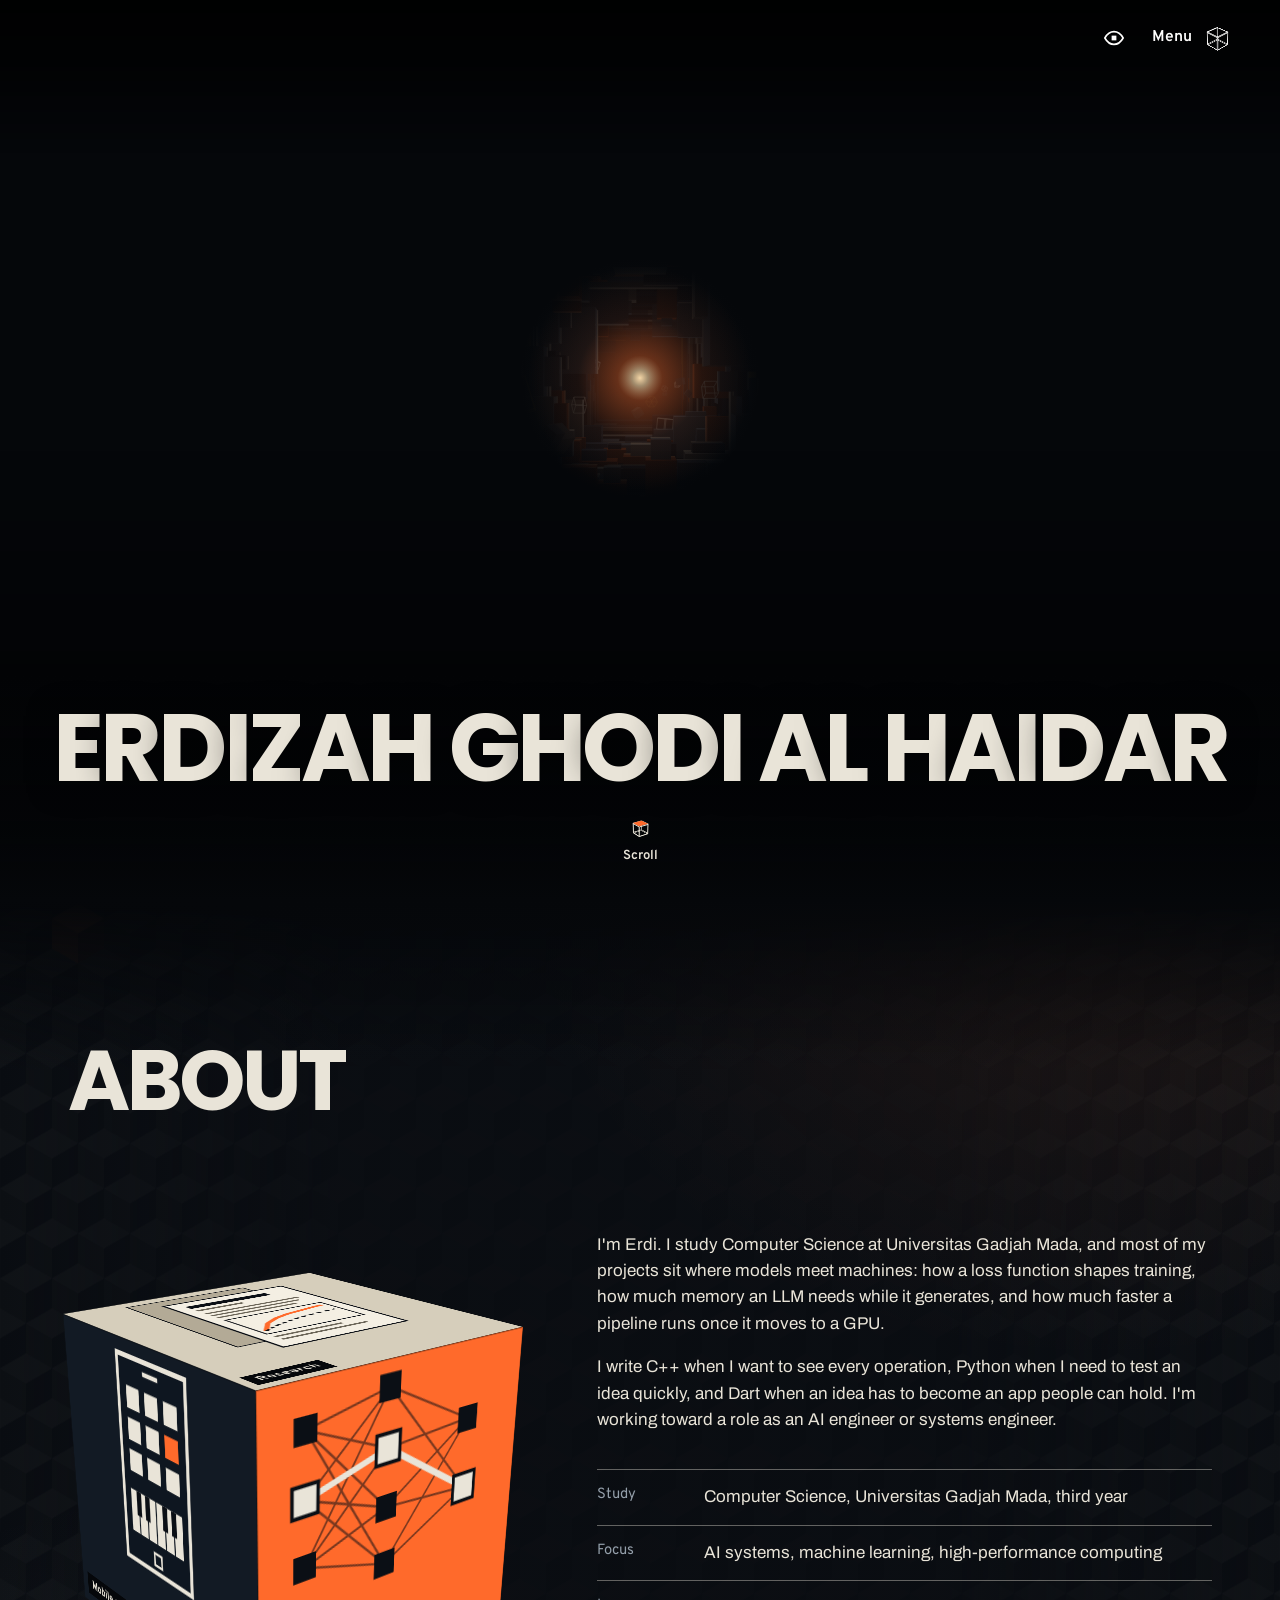
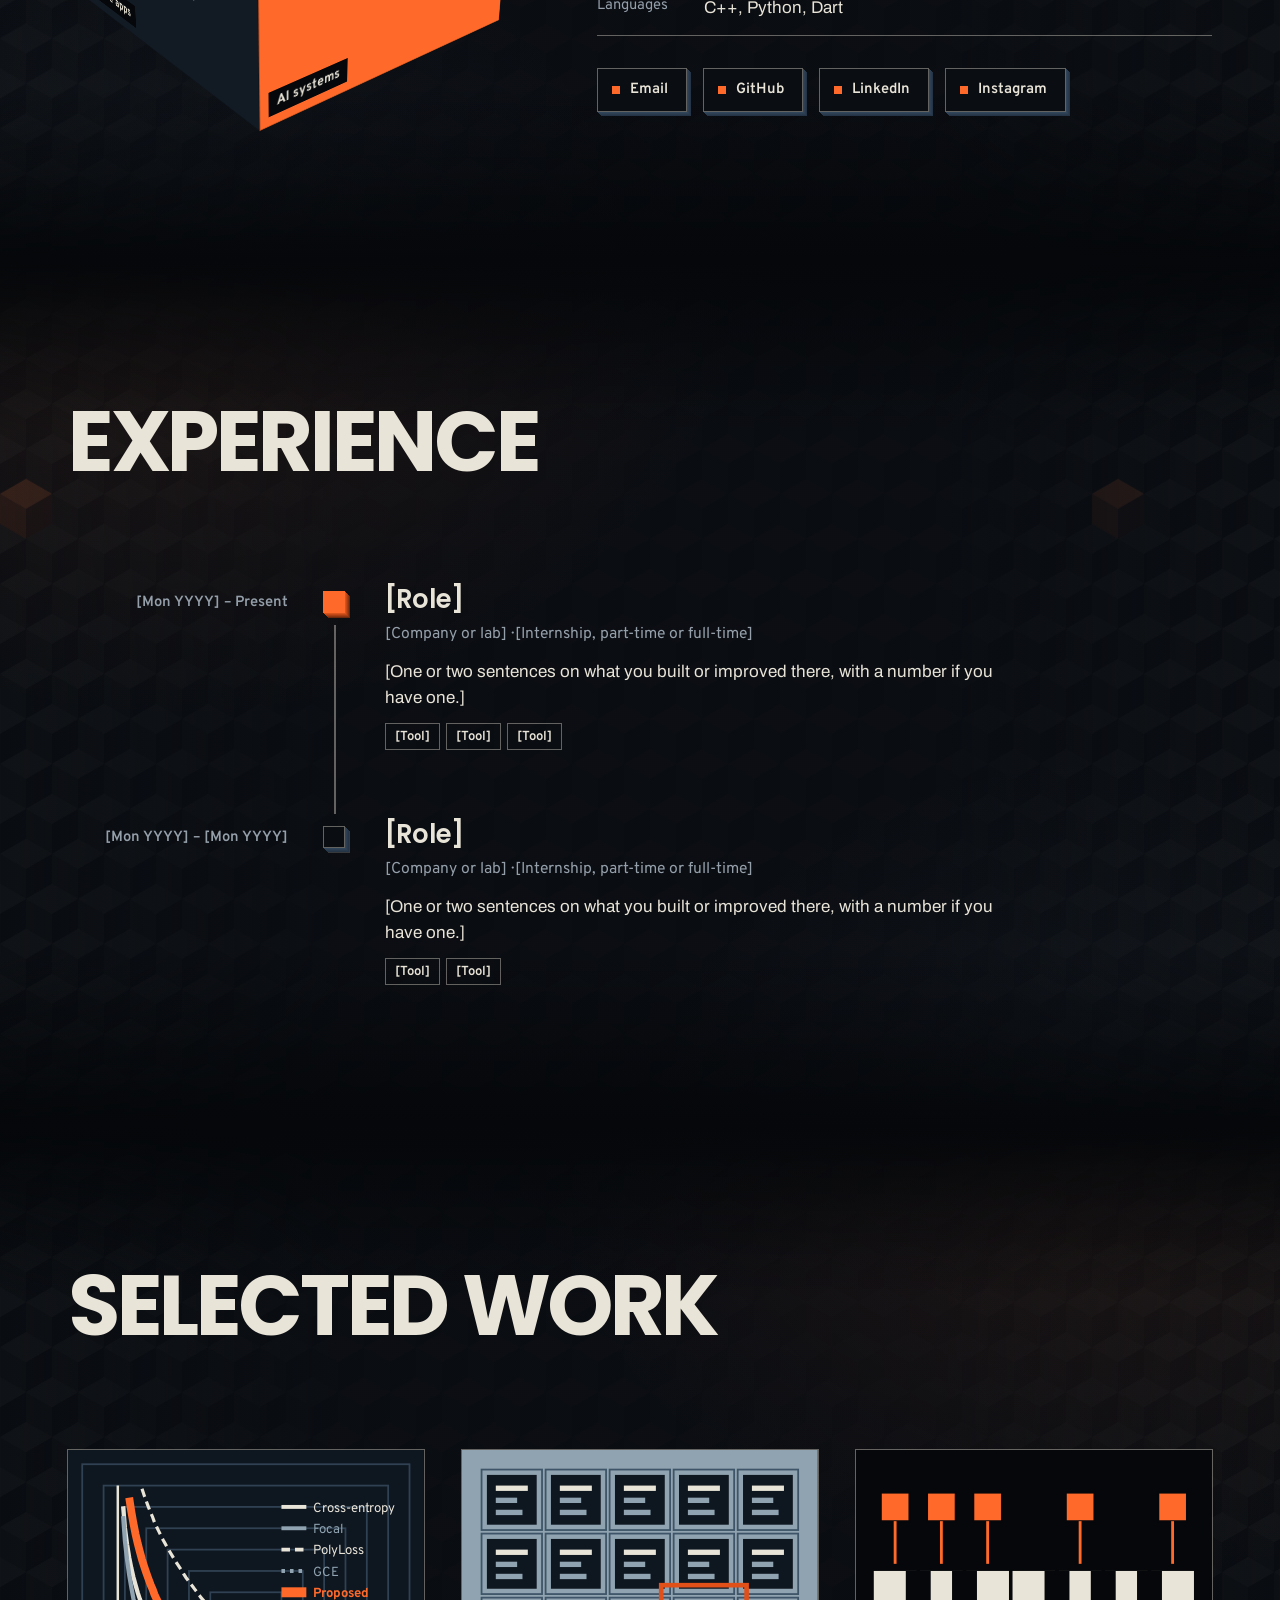
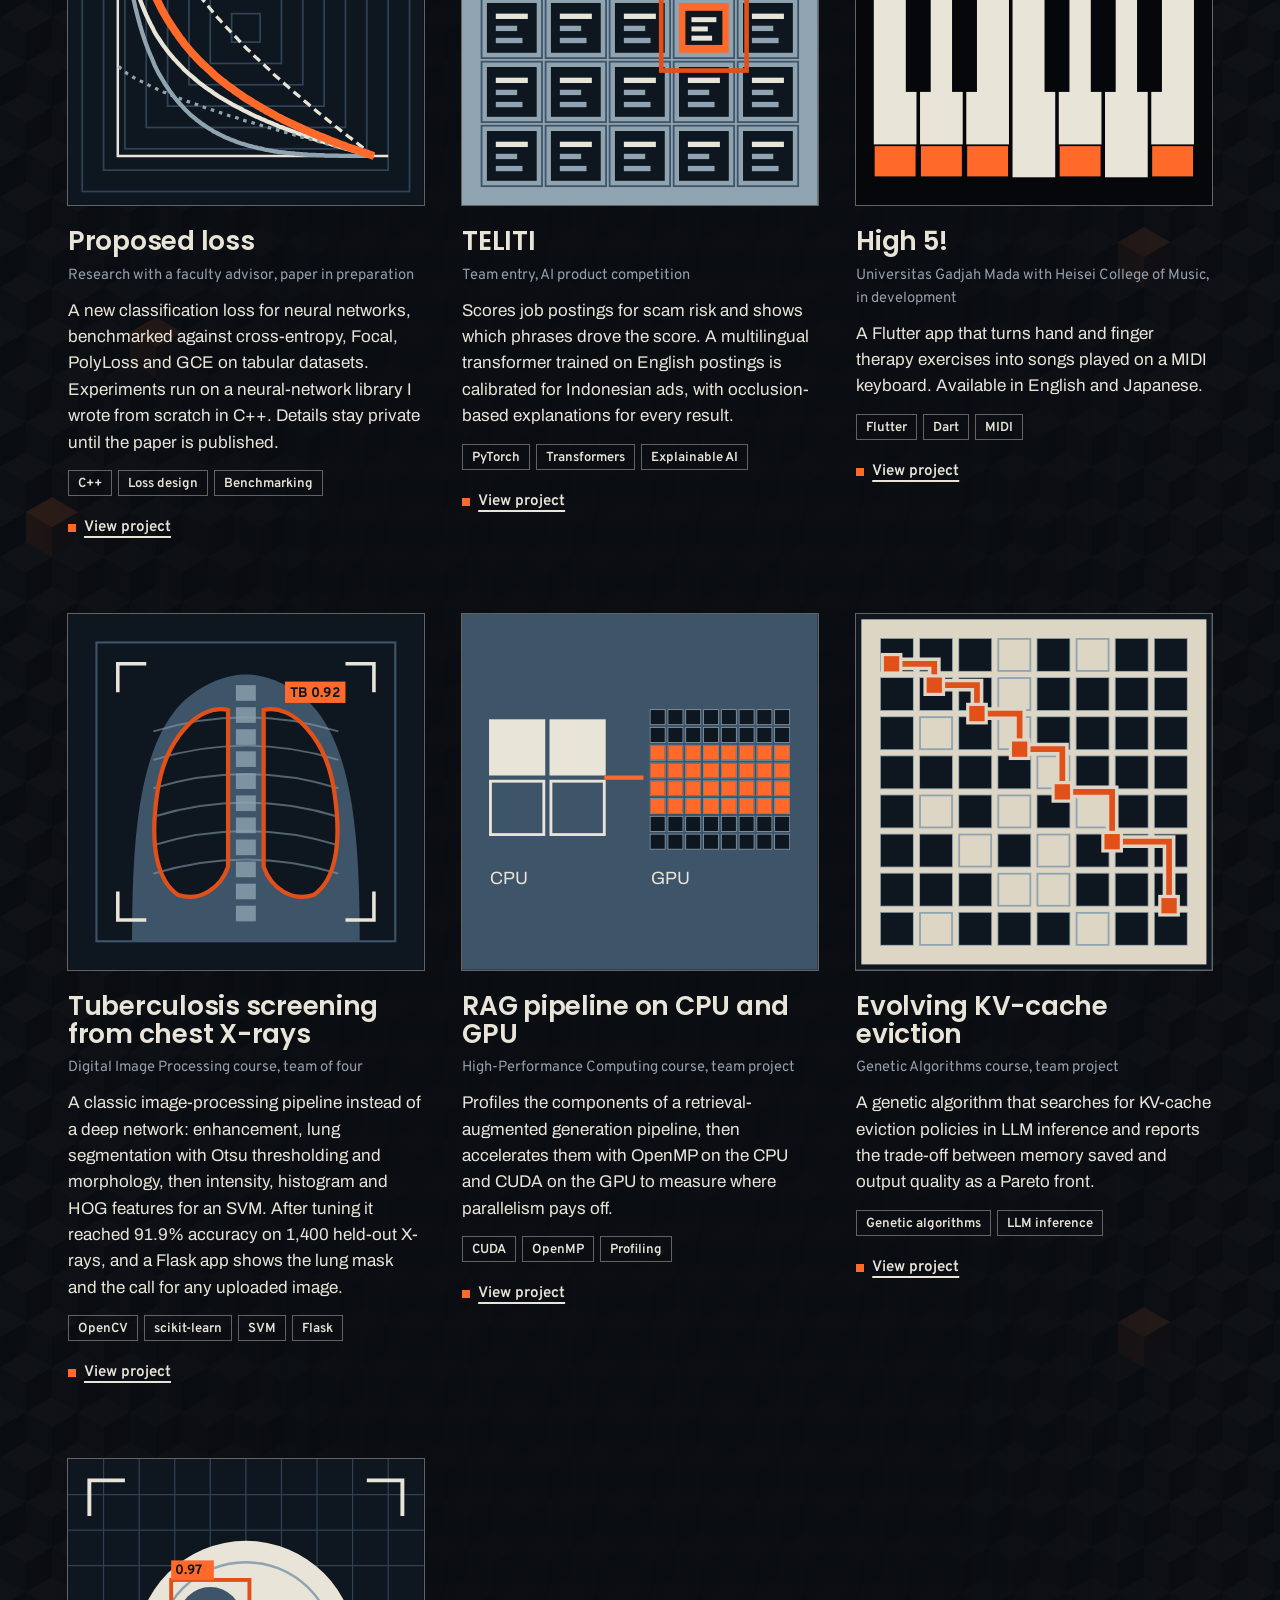
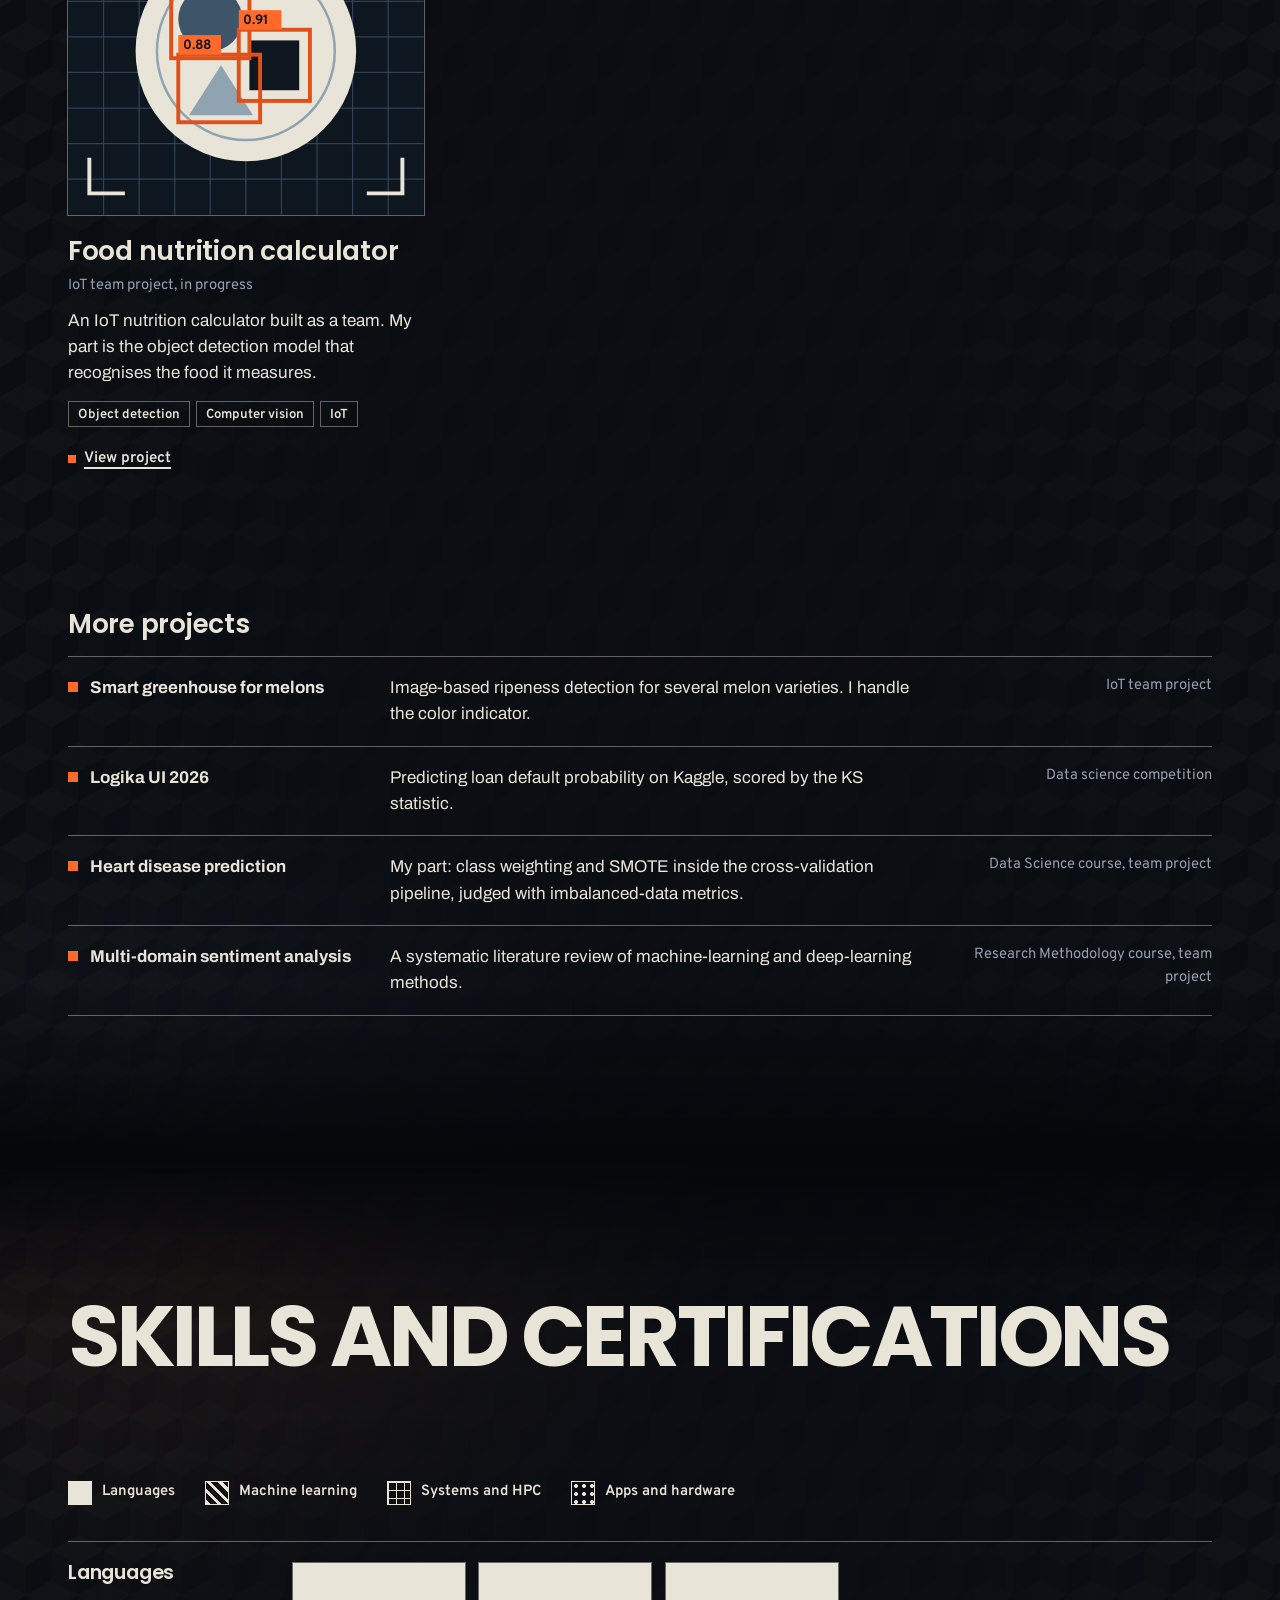
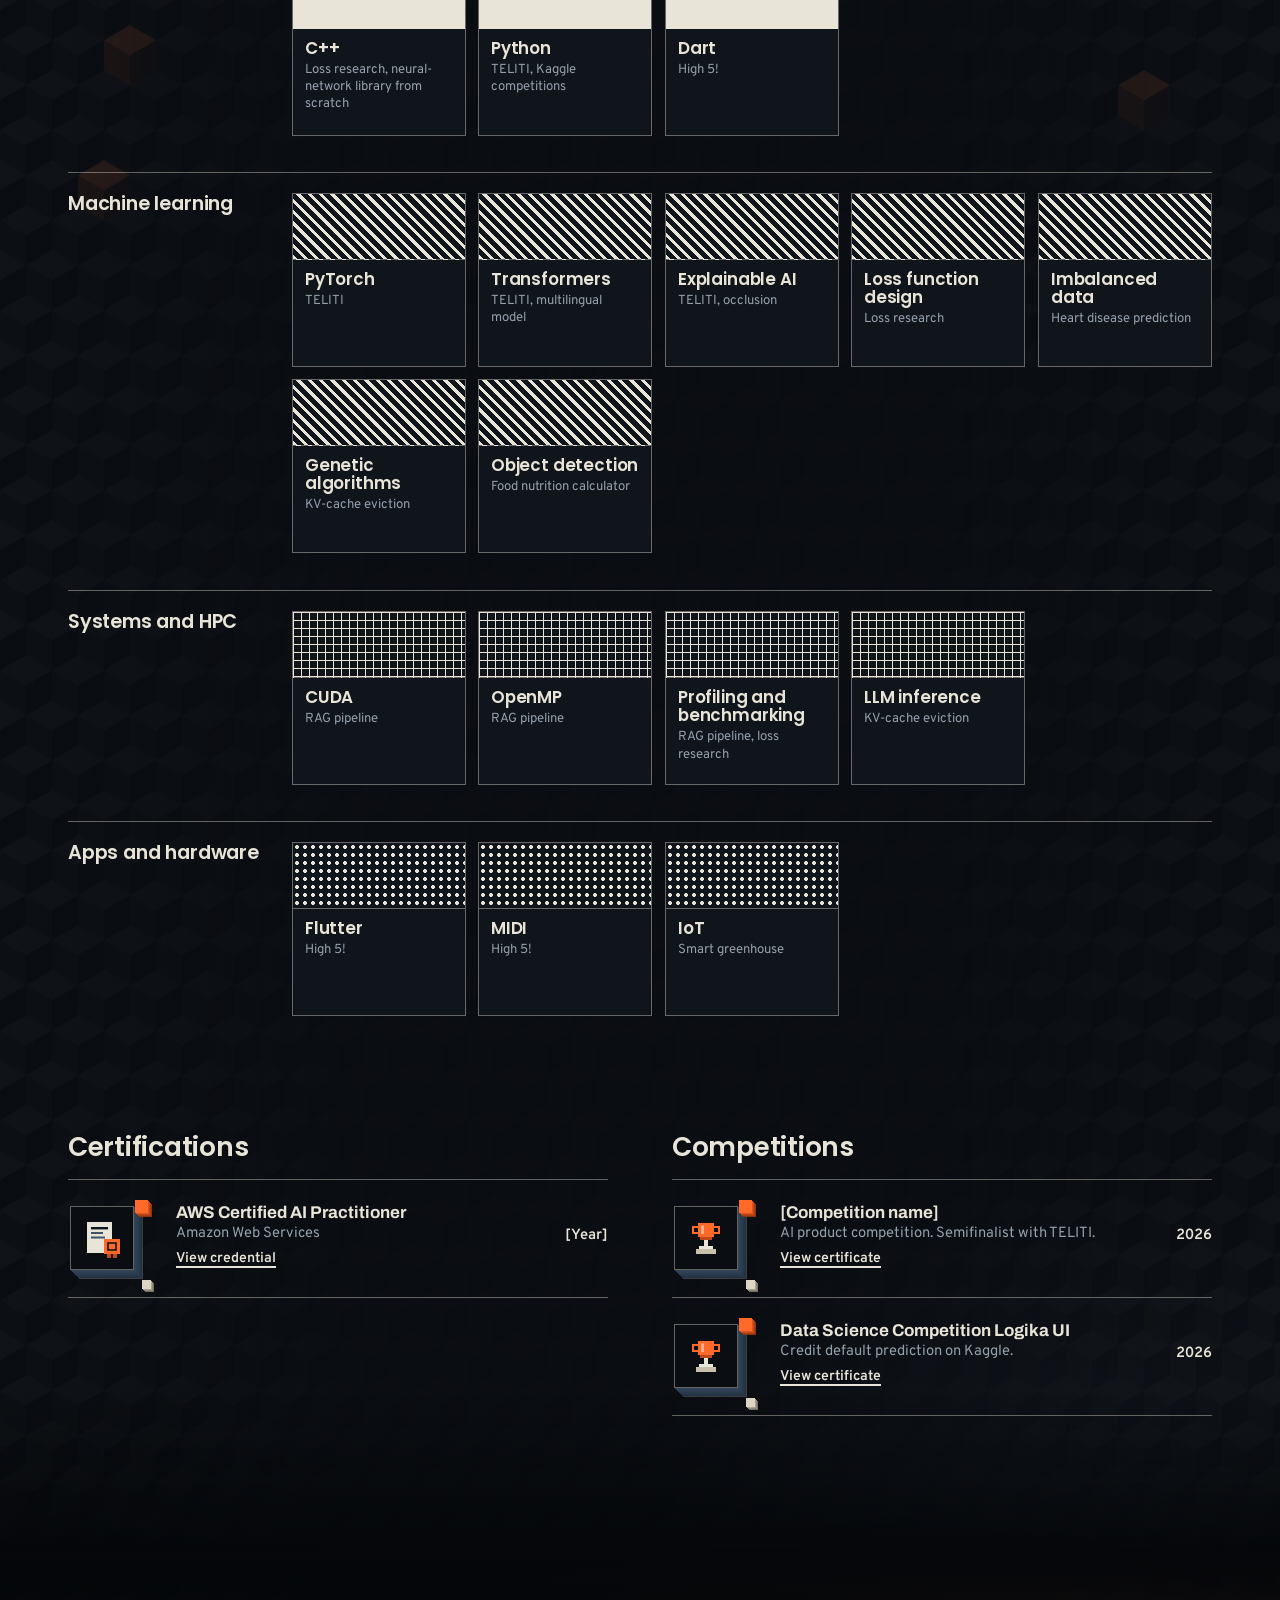
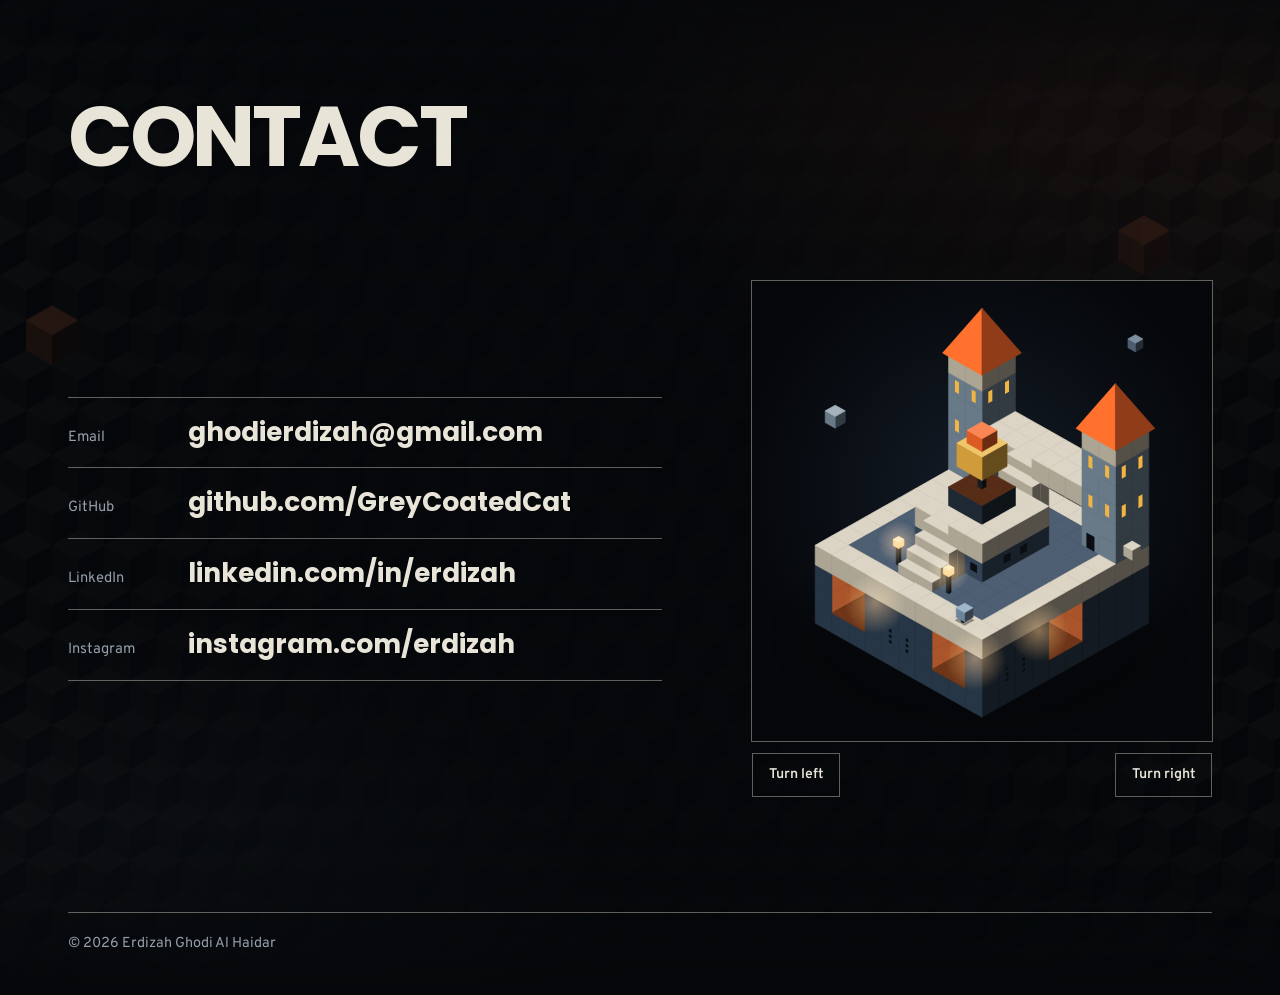
==== commit 8aa395e5: "Adding animation" ====
--- a/index.html
+++ b/index.html
@@ -183,7 +183,7 @@
 /* darkens the top and bottom so the header and the name stay readable; a static layer, so it costs nothing per frame */
 .hero::after {
   content: ""; position: absolute; inset: 0; z-index: 1; pointer-events: none;
-  background: linear-gradient(180deg, rgba(0, 0, 0, .85), rgba(0, 0, 0, .6) 7.5%, transparent 17%, transparent 50%, rgba(0, 0, 0, .45) 75%, rgba(0, 0, 0, .8));
+  background: linear-gradient(180deg, rgba(0, 0, 0, .85), rgba(0, 0, 0, .6) 7.5%, transparent 17%, transparent 50%, rgba(0, 0, 0, .45) 75%, rgba(3, 4, 6, .82) 92%, var(--void));
   transition: opacity .4s;
 }
 .hud-off .hero::after { opacity: 0; }
@@ -300,7 +300,7 @@
 
 /* Sections */
 .section { padding: clamp(80px, 11vw, 150px) 0; }
-.section.alt { background: var(--bg-2); }
+.section.alt { background: var(--bg); }
 .sec-head {
   display: grid; grid-template-columns: minmax(0, 1fr);
   gap: 16px 48px; align-items: end;
@@ -324,11 +324,23 @@
 .section { position: relative; }
 .section > .wrap { position: relative; }
 .section { --veil: rgba(10, 13, 18, .75); }
-.section.alt { --veil: rgba(16, 21, 28, .75); }
+.section.alt { --veil: rgba(10, 13, 18, .75); }
 .section.contact { --veil: rgba(5, 7, 10, .75); }
 .bg-field { position: absolute; inset: 0; overflow: hidden; pointer-events: none; }
-/* thinner behind the text: a veil in the section's own colour over the middle (cheaper than a mask) */
-.bg-field::after { content: ""; position: absolute; inset: 0; background: linear-gradient(90deg, transparent, var(--veil) 26%, var(--veil) 74%, transparent); }
+/* Lighting, top layer first: each section fades up from black and back down to it, so sections meet in a dip
+   to black like cuts between shots; a warm key light (the corridor's colour) spills in from a top corner, on
+   alternate sides from one section to the next, with a cool fill low on the other side; and a veil in the
+   section's own colour thins the cube field behind the text. */
+.bg-field { --key-x: 86%; }
+.section:nth-of-type(odd) .bg-field { --key-x: 14%; }
+.bg-field::after {
+  content: ""; position: absolute; inset: 0;
+  background:
+    linear-gradient(180deg, var(--void), rgba(5, 7, 10, 0) 170px, rgba(5, 7, 10, 0) calc(100% - 170px), var(--void)),
+    radial-gradient(ellipse 62% 640px at var(--key-x) 0, rgba(255, 122, 60, .085), rgba(255, 122, 60, 0) 72%),
+    radial-gradient(ellipse 50% 520px at calc(100% - var(--key-x)) 100%, rgba(127, 155, 181, .05), rgba(127, 155, 181, 0) 72%),
+    linear-gradient(90deg, transparent, var(--veil) 26%, var(--veil) 74%, transparent);
+}
 .bg-field-in {
   position: absolute; left: 0; right: 0; top: -260px; bottom: -260px;
   background: url("data:image/svg+xml,%3Csvg xmlns='http://www.w3.org/2000/svg' width='52' height='90' viewBox='0 0 52 90'%3E%3Cpath fill='%23E9E4D8' fill-opacity='.03' d='M0 -30L26 -15L0 0L-26 -15ZM52 -30L78 -15L52 0L26 -15ZM26 15L52 30L26 45L0 30ZM0 60L26 75L0 90L-26 75ZM52 60L78 75L52 90L26 75Z'/%3E%3Cpath fill='%23E9E4D8' fill-opacity='.016' d='M-26 -15L0 0L0 30L-26 15ZM26 -15L52 0L52 30L26 15ZM0 30L26 45L26 75L0 60ZM-26 75L0 90L0 120L-26 105ZM26 75L52 90L52 120L26 105Z'/%3E%3Cpath fill='%23E9E4D8' fill-opacity='.006' d='M0 0L26 -15L26 15L0 30ZM52 0L78 -15L78 15L52 30ZM26 45L52 30L52 60L26 75ZM0 90L26 75L26 105L0 120ZM52 90L78 75L78 105L52 120Z'/%3E%3C/svg%3E") 0 0 / 52px 90px;
@@ -373,6 +385,41 @@
   .xp-time { grid-column: 2; grid-row: 1; text-align: left; padding-top: 4px; margin-bottom: 6px; }
   .xp-node { grid-column: 1; grid-row: 1 / span 2; }
   .xp-body { grid-column: 2; grid-row: 2; }
+}
+
+/* Section entrances: a block pops up beside a heading, stretches across it, uncovers the words as it slides
+   off, folds back into a block and vanishes. Then the rule under the heading draws in and the content rises.
+   Only with JS and motion on; otherwise everything is simply there. */
+.rv { position: relative; display: inline-block; max-width: 100%; }
+.rv-block { display: none; }
+.reveal-on .rv-block {
+  display: block; position: absolute; top: 0; bottom: 0; left: -.04em; right: -.04em;
+  background: var(--accent); pointer-events: none;
+  transform-origin: 0 50%; transform: scale(0, 0);
+}
+.reveal-on .rv-text { opacity: 0; }
+.reveal-on .rv.in .rv-block { animation: rv-block 1.2s both; }
+.reveal-on .rv.in .rv-text { animation: rv-text 1.2s linear both; }
+@keyframes rv-block {
+  0% { transform: translateX(calc(var(--sq) * 50%)) scale(0, 0); animation-timing-function: cubic-bezier(.34, 1.56, .64, 1); }
+  17% { transform: translateX(0) scale(var(--sq), 1); }
+  25% { transform: translateX(0) scale(var(--sq), 1); animation-timing-function: cubic-bezier(.65, 0, .35, 1); }
+  50% { transform: translateX(0) scale(1, 1); }
+  57% { transform: translateX(0) scale(1, 1); animation-timing-function: cubic-bezier(.65, 0, .35, 1); }
+  83% { transform: translateX(calc((1 - var(--sq)) * 100%)) scale(var(--sq), 1); animation-timing-function: cubic-bezier(.55, 0, 1, .45); }
+  100% { transform: translateX(calc((1 - var(--sq) / 2) * 100%)) scale(0, 0); }
+}
+@keyframes rv-text { 0%, 53% { opacity: 0; } 54%, 100% { opacity: 1; } }
+.reveal-on .sec-head { position: relative; border-bottom-color: transparent; }
+.reveal-on .sec-head::after {
+  content: ""; position: absolute; left: 0; right: 0; bottom: -3px; height: 3px; background: var(--text);
+  transform: scaleX(0); transform-origin: 0 50%;
+}
+.reveal-on .sec-head.in::after { transform: none; transition: transform 1s cubic-bezier(.65, 0, .35, 1) .62s; }
+.reveal-on .rv-up { opacity: 0; transform: translateY(var(--rv-y, 24px)); }
+.reveal-on .rv-up.in {
+  opacity: 1; transform: none;
+  transition: opacity .8s cubic-bezier(.22, 1, .36, 1) var(--rv-d, 0s), transform 1.1s cubic-bezier(.22, 1, .36, 1) var(--rv-d, 0s);
 }
 
 /* Work tiles */
@@ -2130,6 +2177,7 @@
     heroC.scroll(p);
     heroName.style.transform = 'scale(' + (1 + p * 0.45).toFixed(4) + ')';
     heroName.style.opacity = String(clamp(1 - p * 1.6, 0, 1));
+    heroCanvas.style.opacity = String(clamp(1 - p * 0.95, 0.05, 1).toFixed(3));
   }
   window.addEventListener('scroll', () => { if (!ticking) { ticking = true; requestAnimationFrame(applyScroll); } }, { passive: true });
 
@@ -2192,6 +2240,76 @@
     queue();
   })();
 
+  /* ---------- Section entrances ----------
+     Headings get the block that pops, stretches, uncovers the words and folds away; content rises in order,
+     a beat after its heading when they arrive together. Anything that leaves the screen entirely resets, so
+     scrolling back plays it again; content then comes down from above, the way you are travelling. */
+  (() => {
+    if (!motion || !('IntersectionObserver' in window)) return;
+    const html = document.documentElement;
+    html.classList.add('reveal-on');
+    // if reduced motion is switched on later, just show whatever hasn't played yet
+    reduceMQ.addEventListener('change', e => { if (e.matches) html.classList.remove('reveal-on'); });
+    for (const h of document.querySelectorAll('.section .sec-head h2, .section .sub-h')) {
+      const rv = document.createElement('span'), txt = document.createElement('span'), blk = document.createElement('span');
+      rv.className = 'rv'; txt.className = 'rv-text'; blk.className = 'rv-block';
+      blk.setAttribute('aria-hidden', 'true');
+      while (h.firstChild) txt.append(h.firstChild);
+      rv.append(txt, blk); h.append(rv);
+    }
+    const ups = [...document.querySelectorAll('.about-grid > *, .xp-item, .work .tile, .rows li, .legend, .skill-group, .cred-list li, .links li, .city-wrap')];
+    ups.forEach(el => el.classList.add('rv-up'));
+    let lastHead = -1e9;
+    const shown = new Set();
+    const io = new IntersectionObserver(entries => {
+      const now = performance.now();
+      const hits = entries.filter(e => e.isIntersecting && !shown.has(e.target)).map(e => e.target)
+        .sort((a, b) => (a.compareDocumentPosition(b) & Node.DOCUMENT_POSITION_FOLLOWING ? -1 : 1));
+      let n = 0;
+      for (const el of hits) {
+        shown.add(el);
+        if (el.classList.contains('rv')) {
+          const r = el.getBoundingClientRect();
+          el.style.setProperty('--sq', Math.min(1, r.height / Math.max(1, r.width)).toFixed(4));
+          el.classList.add('in'); lastHead = now;
+          const head = el.closest('.sec-head');
+          if (head) head.classList.add('in');
+          continue;
+        }
+        const base = now - lastHead < 450 ? 0.4 : 0;
+        el.style.setProperty('--rv-d', (base + Math.min(n++, 6) * 0.08).toFixed(2) + 's');
+        el.classList.add('in');
+        // once it has landed, drop the reveal styles so nothing lingers on the element
+        el.addEventListener('transitionend', function done(e) {
+          if (e.target !== el || e.propertyName !== 'transform') return;
+          el.removeEventListener('transitionend', done);
+          el.classList.remove('rv-up', 'in');
+          el.style.removeProperty('--rv-d');
+        });
+      }
+    }, { threshold: 0.12, rootMargin: '0px 0px -6% 0px' });
+    // once something is fully off screen (with a margin, so nothing flickers at the edge), set it back
+    const away = new IntersectionObserver(entries => {
+      for (const e of entries) {
+        const el = e.target;
+        if (e.isIntersecting || !shown.has(el)) continue;
+        shown.delete(el);
+        if (el.classList.contains('rv')) {
+          el.classList.remove('in');
+          const head = el.closest('.sec-head');
+          if (head) head.classList.remove('in');
+        } else {
+          // it comes back from the side it left by
+          el.style.setProperty('--rv-y', e.boundingClientRect.bottom < 0 ? '-24px' : '24px');
+          el.style.removeProperty('--rv-d');
+          el.classList.remove('in');
+          el.classList.add('rv-up');
+        }
+      }
+    }, { threshold: 0, rootMargin: '80px 0px 80px 0px' });
+    for (const el of [...document.querySelectorAll('.rv'), ...ups]) { io.observe(el); away.observe(el); }
+  })();
+
   /* ---------- About cube ---------- */
   const cubeEl = cubeScene.querySelector('.cube');
   let rx = -22, ry = 38, drag = null, cubeRaf = 0, cubePrev = 0, cubeOn = false;
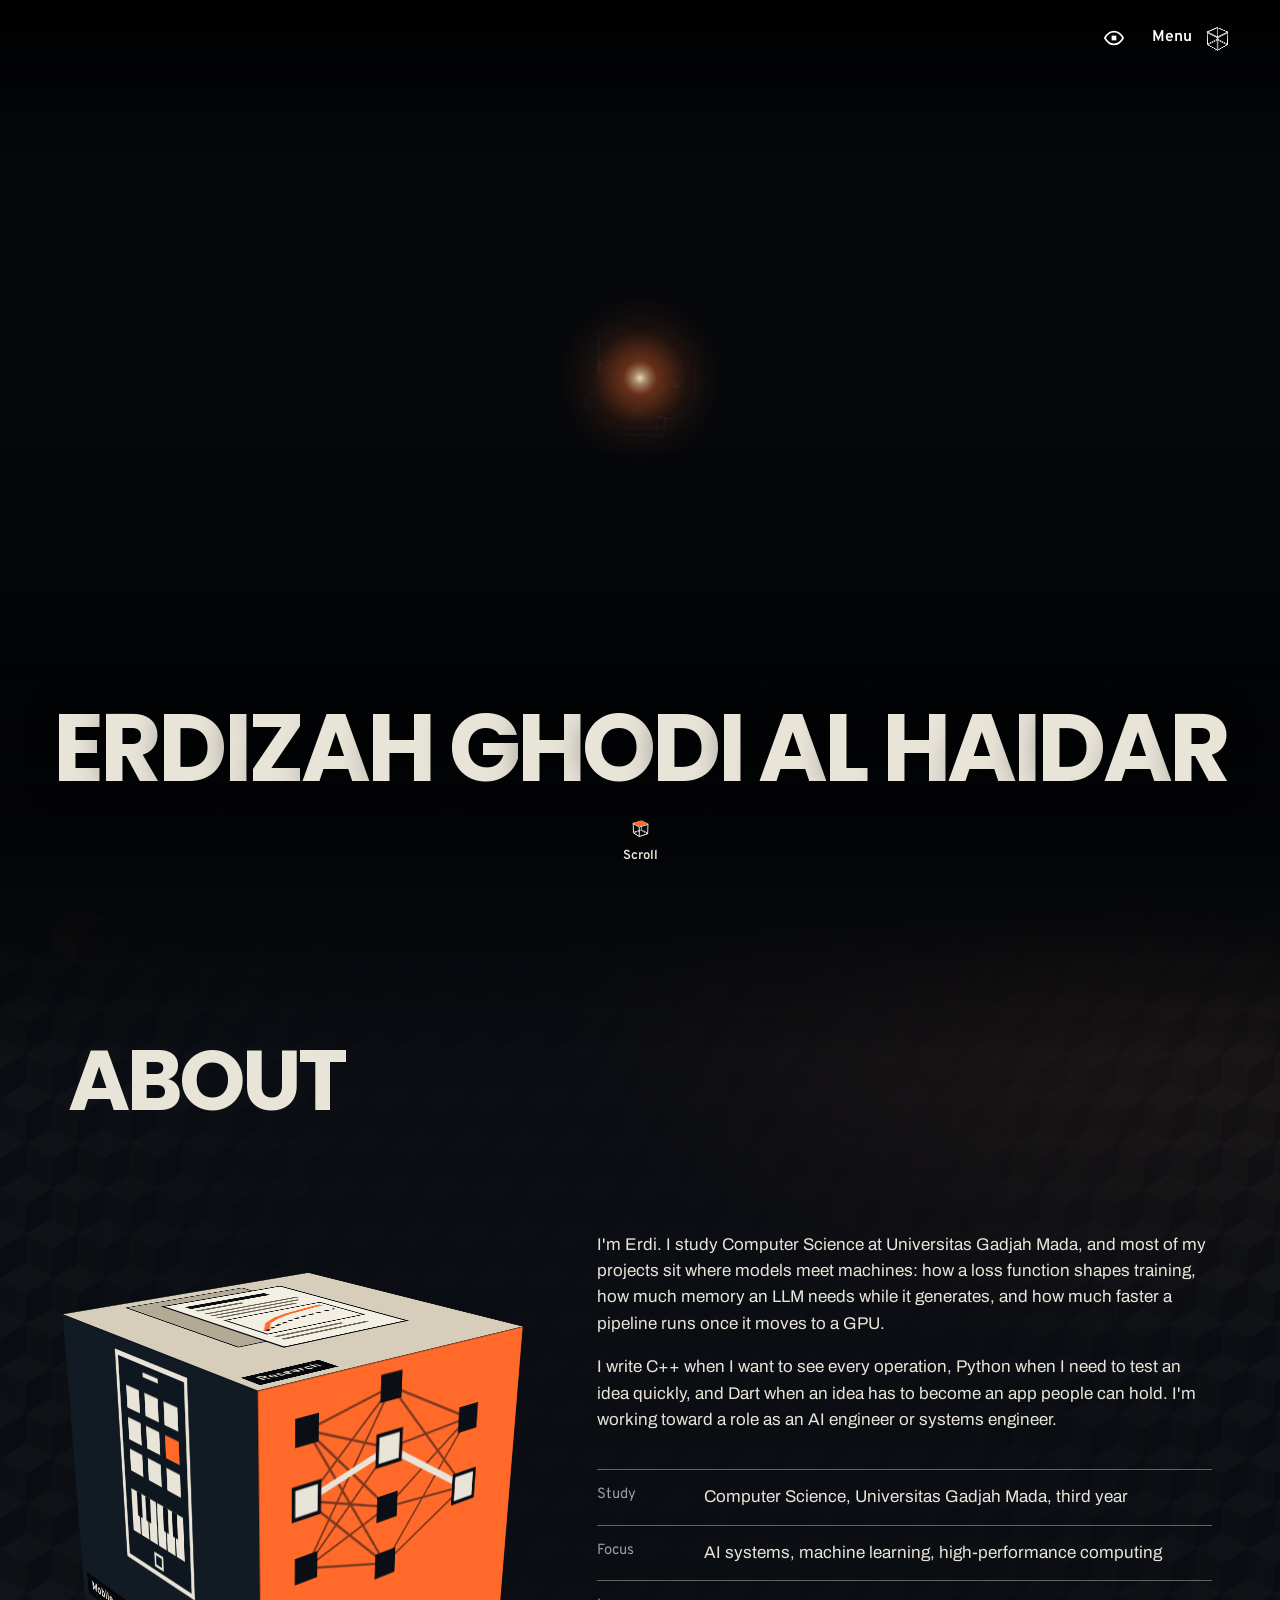
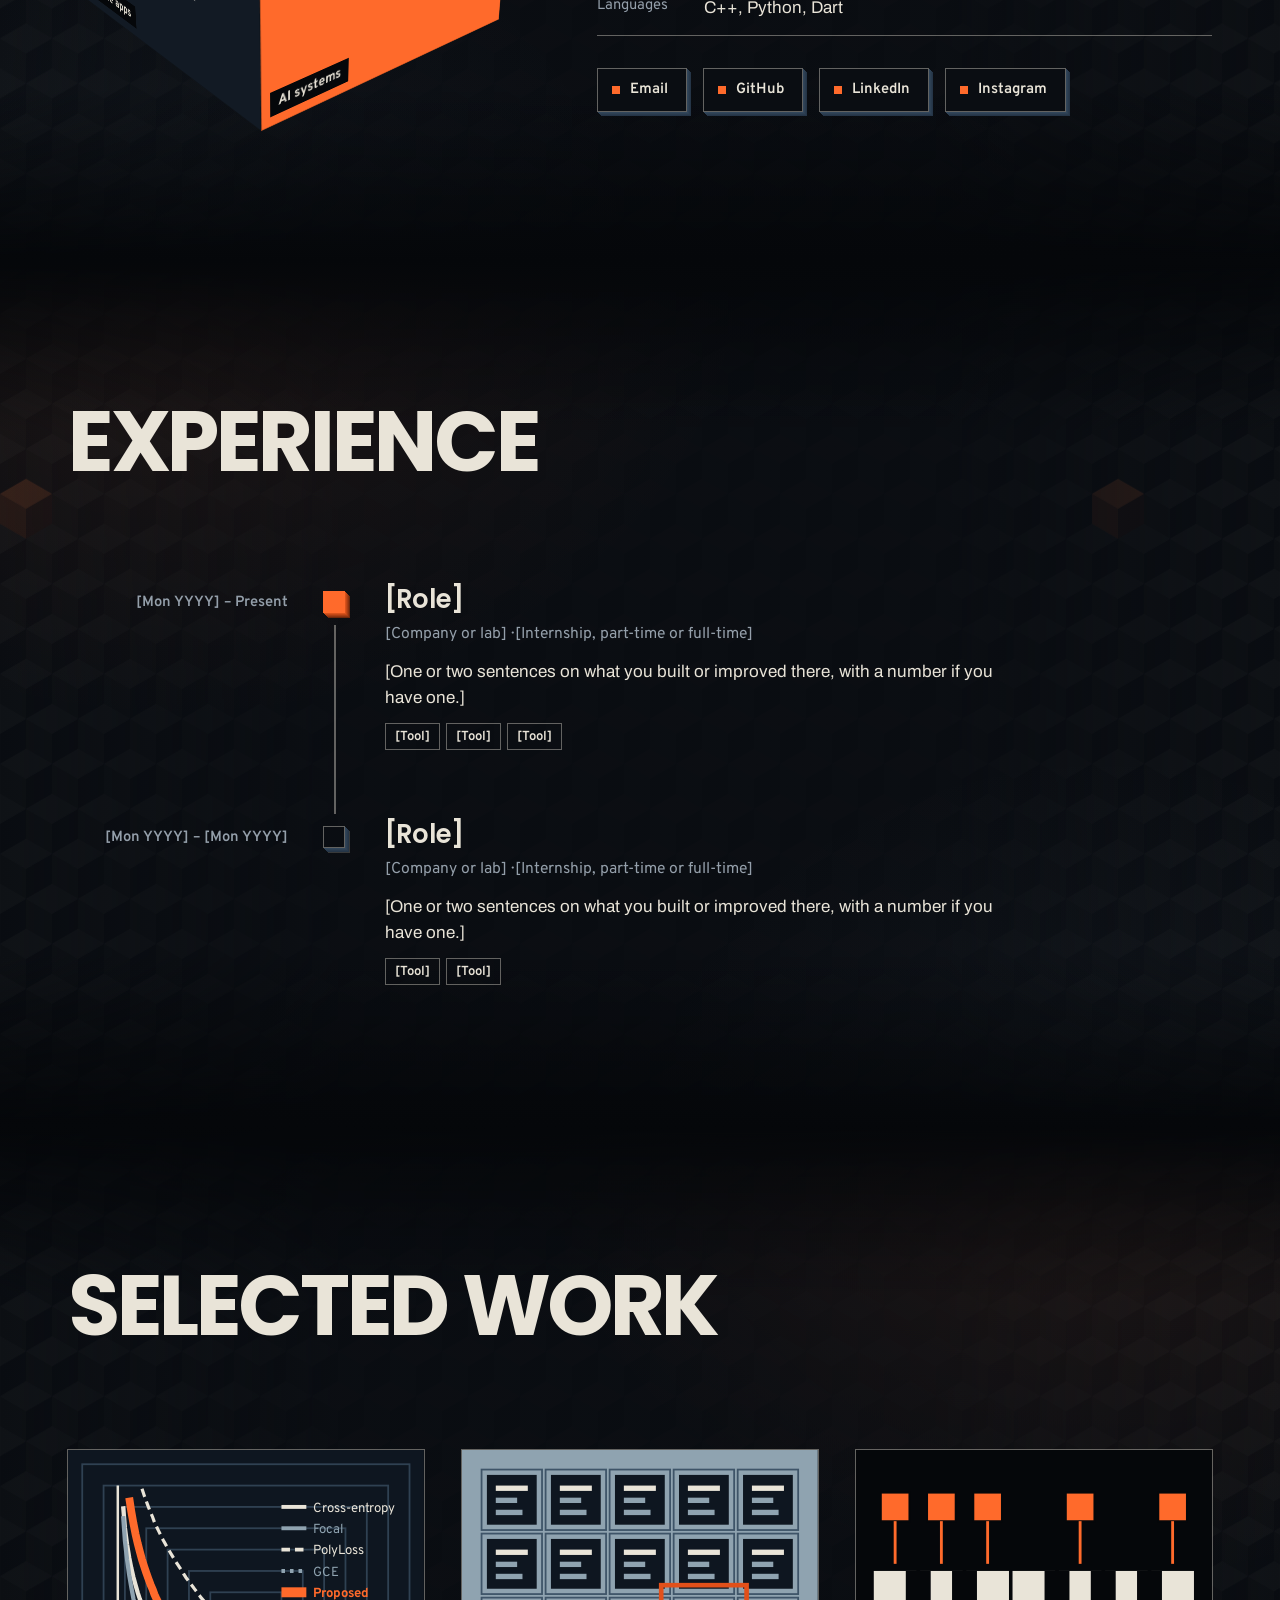
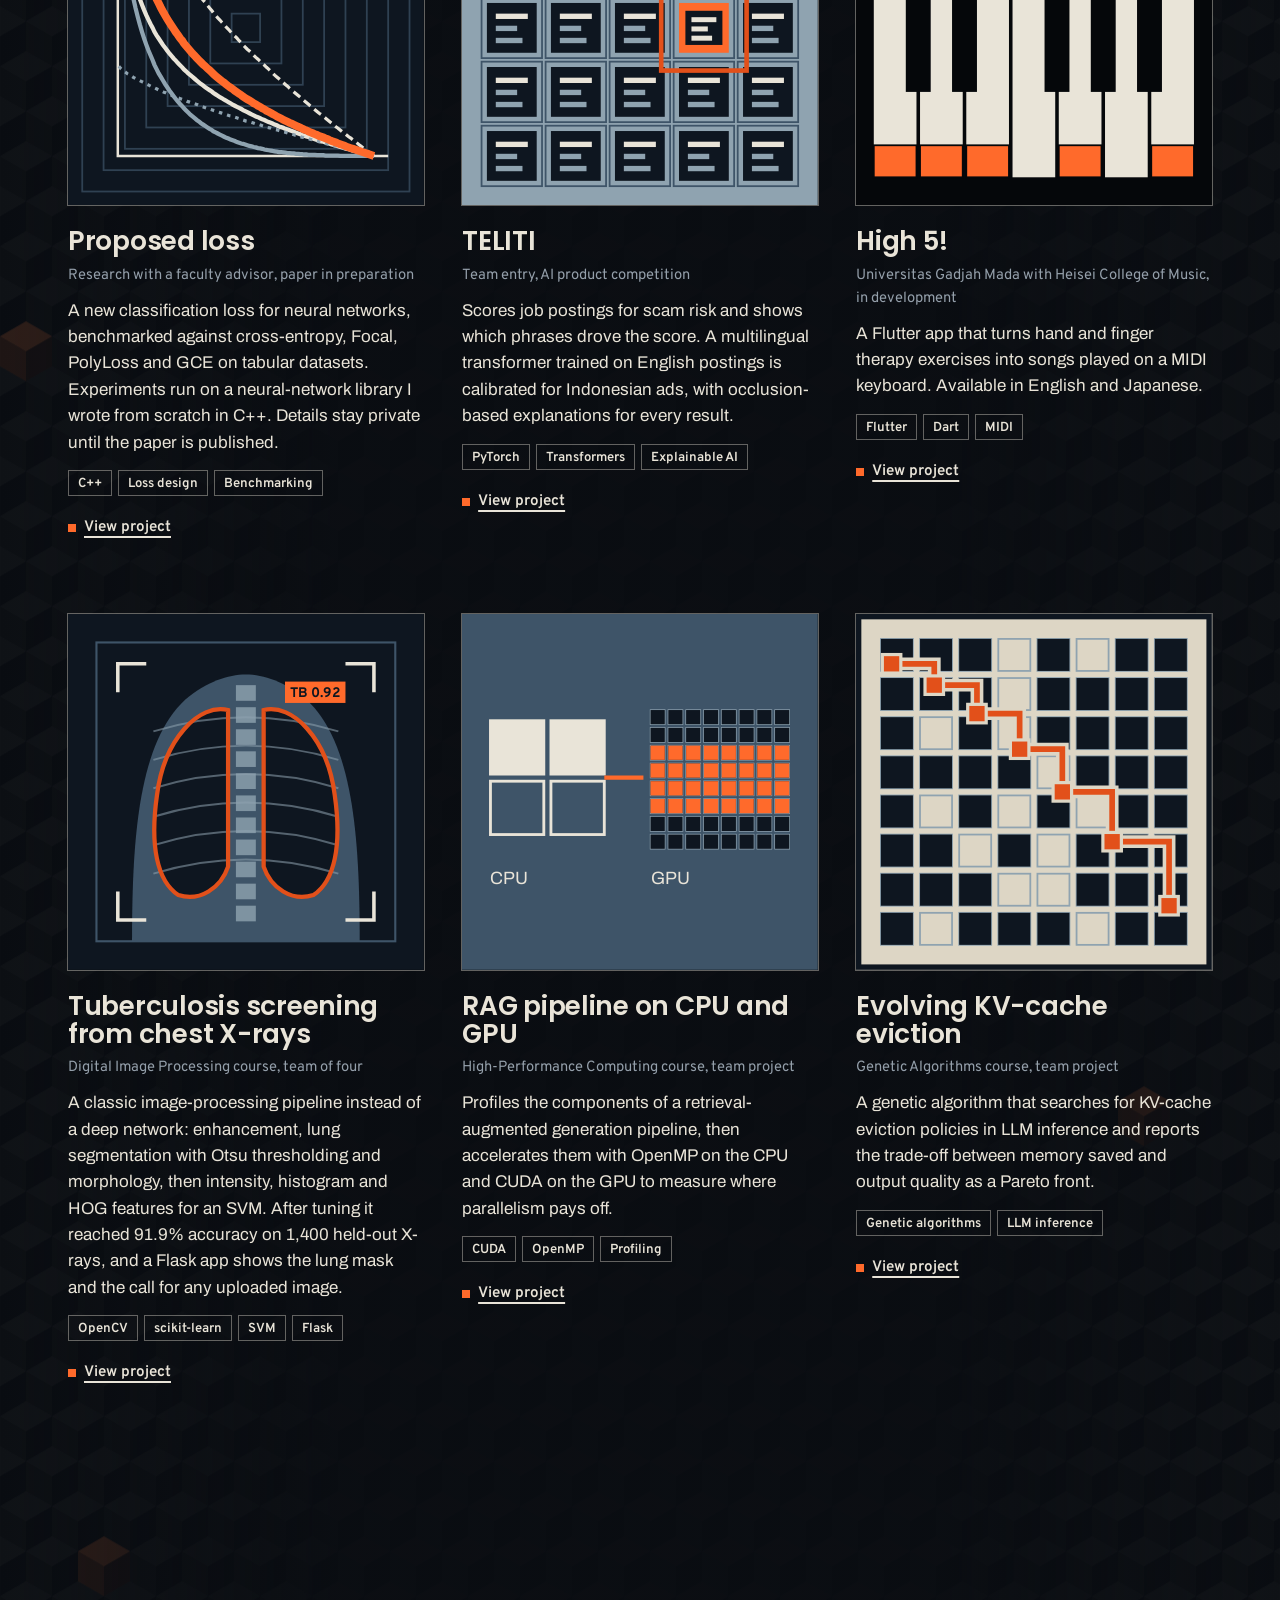
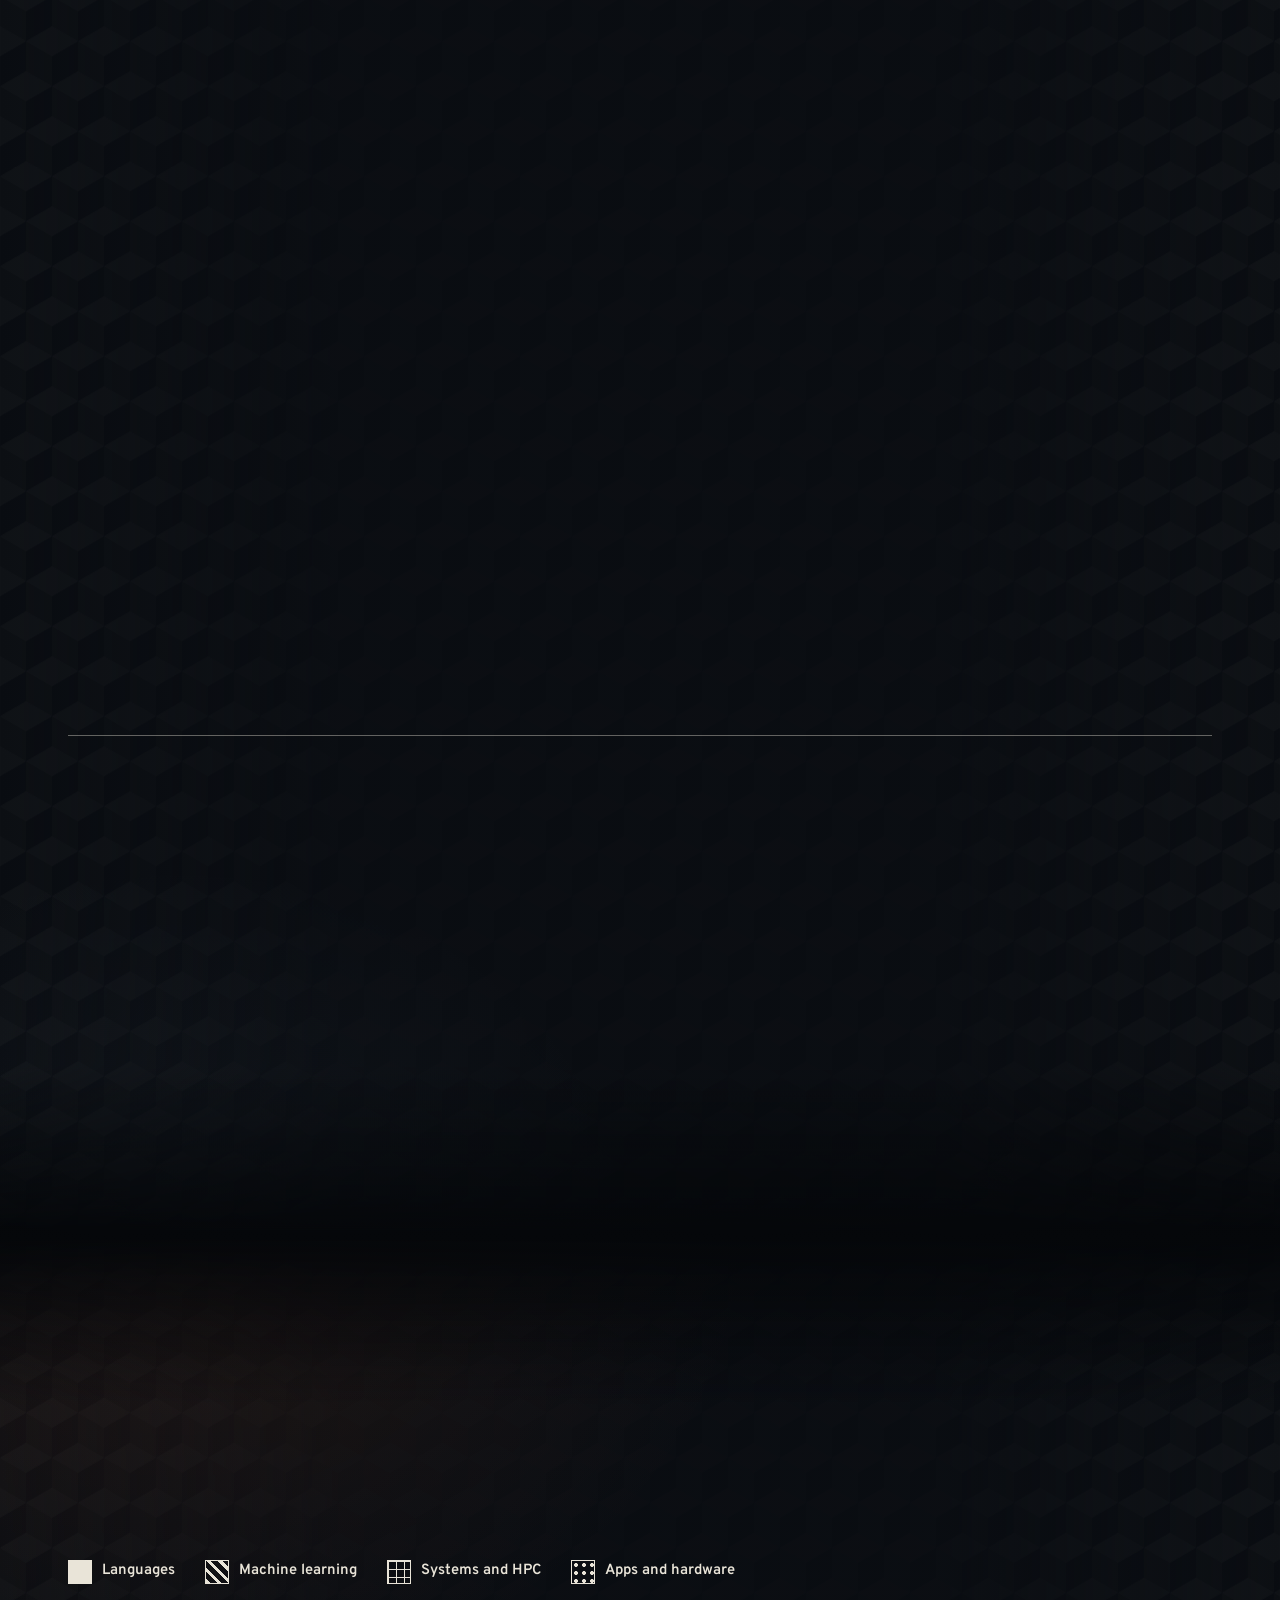
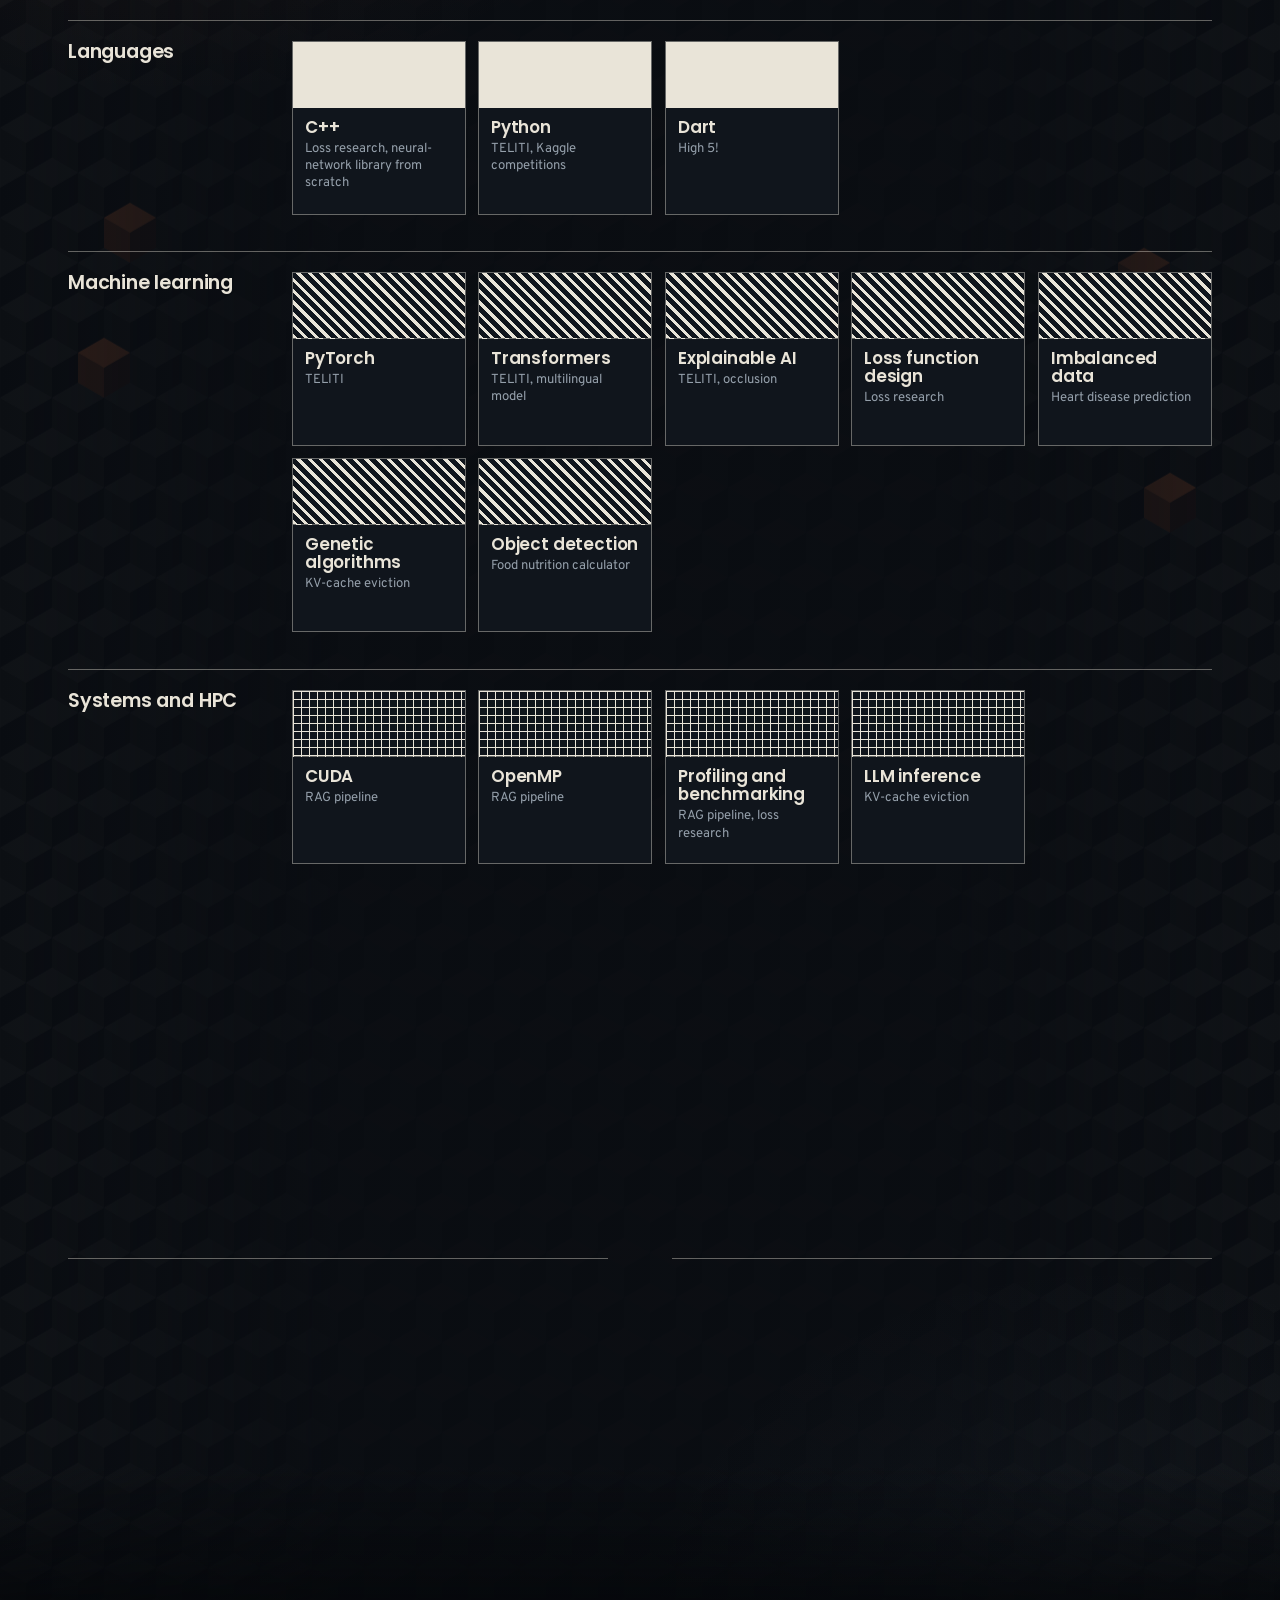
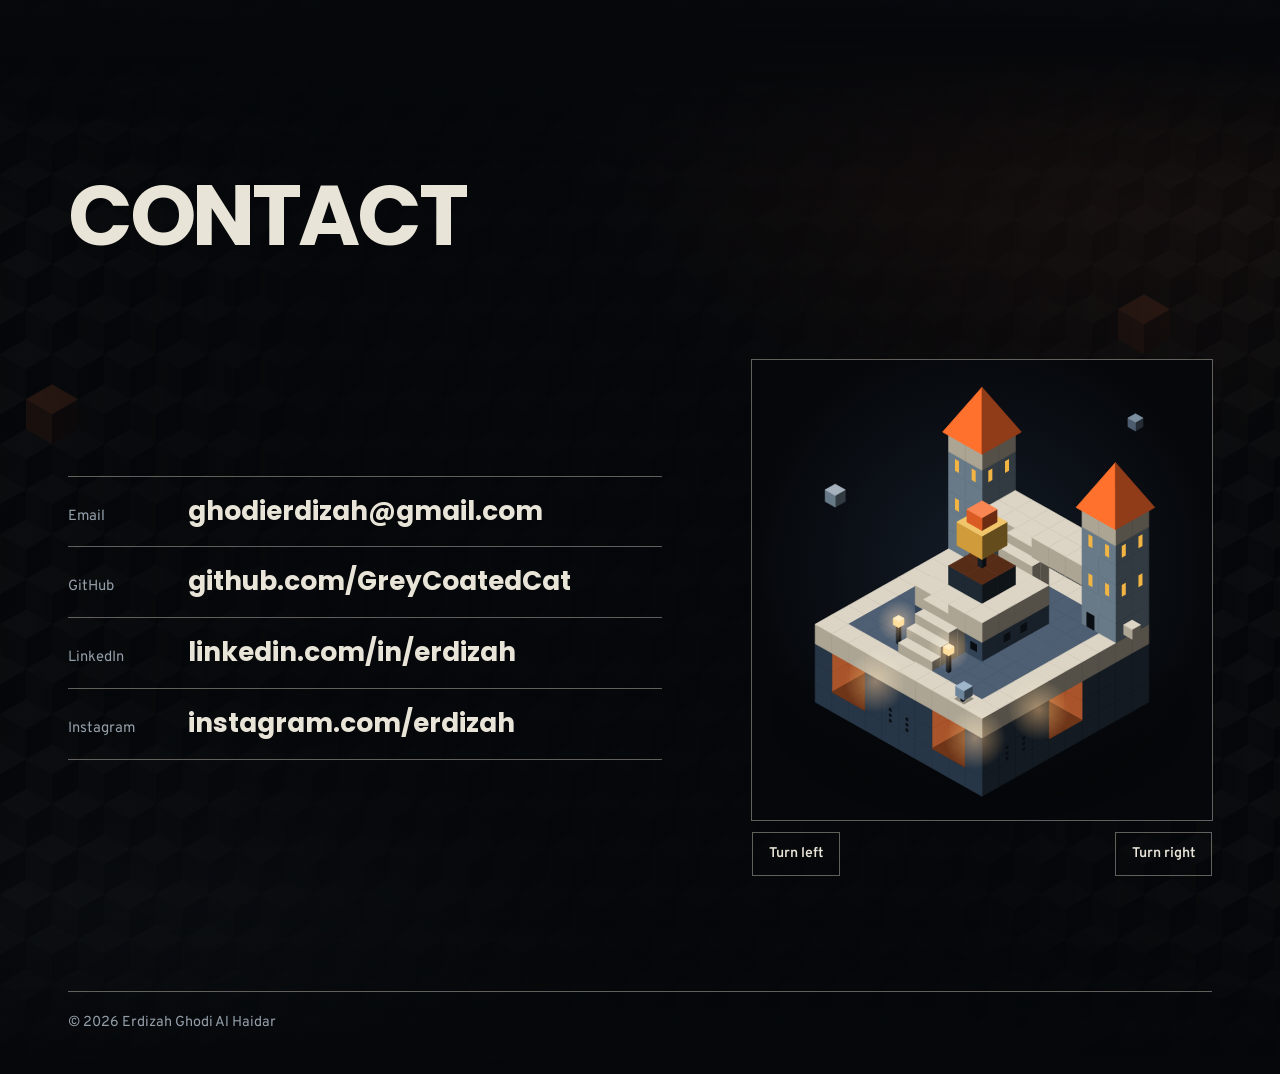
==== commit 8abbda7b: "Add files via upload" ====
--- a/index.html
+++ b/index.html
@@ -5,6 +5,7 @@
 <meta name="viewport" content="width=device-width, initial-scale=1">
 <title>Erdizah Ghodi Al Haidar</title>
 <meta name="description" content="Portfolio of Erdizah Ghodi Al Haidar, Computer Science student at Universitas Gadjah Mada working on AI systems, machine learning and high-performance computing.">
+<link rel="canonical" href="https://erdizah.my.id/">
 <meta name="theme-color" content="#05070A">
 <script>
   // the loading screen only exists when scripts run; a timer releases the page even if something fails
@@ -14,650 +15,15 @@
 <link rel="preconnect" href="https://fonts.googleapis.com">
 <link rel="preconnect" href="https://fonts.gstatic.com" crossorigin>
 <link href="https://fonts.googleapis.com/css2?family=Poppins:wght@600;700&amp;family=Overpass:wght@400..700&amp;family=Archivo:wght@400..700&amp;display=swap" rel="stylesheet">
-<style>
-:root {
-  /* Layout: fly into a lit corridor of squares, read square tiles in the dark, end at a small city inside a cube.
-     One dark palette: navy-black ground, bone text, ember light at the end of the corridor. */
-  --void: #05070A;
-  --bg: #0A0D12;
-  --bg-2: #10151C;
-  --text: #E9E4D8;
-  --muted: #949FAA;
-  --line: rgba(233, 228, 216, .16);
-  --line-strong: rgba(233, 228, 216, .4);
-  --accent: #FF6A2B;
-  /* tokens the project covers draw with */
-  --paper: #E9E4D8;
-  --paper-hi: #DDD6C5;
-  --ink: #0E1620;
-  --mid: #3E5468;
-  --soft: #8FA3B0;
-  --acc-fill: #FF6A2B;
-  --acc-d: #FF6A2B;
-  --acc-l: #E2501A;
-  /* Control-style type: geometric caps for titles (Poppins, in the Avant Garde family of shapes),
-     a road-sign face for labels (Overpass, from Highway Gothic), Archivo for reading. */
-  --display: "Poppins", "Century Gothic", "Avant Garde", system-ui, sans-serif;
-  --label: "Overpass", "Archivo", system-ui, sans-serif;
-  --body: "Archivo", system-ui, -apple-system, "Segoe UI", Roboto, sans-serif;
-  --gutter: clamp(16px, 4vw, 48px);
-  color-scheme: dark;
-}
-
-*, *::before, *::after { box-sizing: border-box; }
-html { scroll-behavior: smooth; background: var(--void); }
-body {
-  margin: 0;
-  background: var(--bg);
-  color: var(--text);
-  font-family: var(--body);
-  font-size: 1.0625rem;
-  line-height: 1.55;
-  -webkit-font-smoothing: antialiased;
-}
-a { color: inherit; }
-:focus-visible { outline: 2px solid var(--accent); outline-offset: 3px; }
-.wrap { max-width: 1240px; margin: 0 auto; padding: 0 var(--gutter); }
-.skip {
-  position: absolute; left: var(--gutter); top: -60px; z-index: 70;
-  background: var(--accent); color: #000; padding: 10px 14px; font-weight: 700; text-decoration: none;
-}
-.skip:focus { top: 12px; }
-
-/* Header */
-.site-head {
-  position: fixed; inset: 0 0 auto 0; z-index: 40;
-  display: flex; justify-content: flex-end; align-items: center;
-  padding: 16px var(--gutter);
-  color: #fff; mix-blend-mode: difference; pointer-events: none;
-}
-.site-head a { pointer-events: auto; text-decoration: none; }
-.site-head :focus-visible { outline-color: #fff; }
-.menu-btn {
-  pointer-events: auto; display: inline-flex; align-items: center; gap: 12px;
-  min-height: 44px; padding: 0 2px 0 10px;
-  background: none; border: 0; color: inherit; cursor: pointer;
-  font: 600 .98rem/1 var(--label);
-}
-.menu-icon { position: relative; width: 26px; height: 26px; perspective: 140px; display: grid; place-items: center; }
-/* a wireframe cube; open, it turns face-on and becomes a square with a cross */
-.menu-cube {
-  position: relative; width: 15px; height: 15px; transform-style: preserve-3d;
-  transform: rotateX(-30deg) rotateY(45deg);
-  transition: transform .6s cubic-bezier(.2, .8, .2, 1);
-}
-.menu-cube i { position: absolute; inset: 0; border: 1.5px solid currentColor; }
-.menu-cube i:nth-child(1) { transform: translateZ(7.5px); }
-.menu-cube i:nth-child(2) { transform: rotateY(180deg) translateZ(7.5px); }
-.menu-cube i:nth-child(3) { transform: rotateY(90deg) translateZ(7.5px); }
-.menu-cube i:nth-child(4) { transform: rotateY(-90deg) translateZ(7.5px); }
-.menu-cube i:nth-child(5) { transform: rotateX(90deg) translateZ(7.5px); }
-.menu-cube i:nth-child(6) { transform: rotateX(-90deg) translateZ(7.5px); }
-.menu-btn:hover .menu-cube { transform: rotateX(-30deg) rotateY(135deg); }
-.menu-x { position: absolute; inset: 0; opacity: 0; transition: opacity .25s; }
-.menu-x::before, .menu-x::after {
-  content: ""; position: absolute; left: 50%; top: 50%; width: 11px; height: 1.5px;
-  background: currentColor; transform: translate(-50%, -50%) rotate(45deg);
-}
-.menu-x::after { transform: translate(-50%, -50%) rotate(-45deg); }
-.menu-open .menu-cube { transform: rotateX(0deg) rotateY(0deg) scale(1.35); }
-.menu-open .menu-cube i:not(:first-child) { opacity: 0; }
-.menu-open .menu-x { opacity: 1; transition-delay: .25s; }
-
-.menu {
-  position: fixed; inset: 0; z-index: 34;
-  display: grid; align-content: safe center; overflow-y: auto;
-  padding: 96px var(--gutter) 48px;
-  background: rgba(5, 7, 10, .9);
-  -webkit-backdrop-filter: blur(8px); backdrop-filter: blur(8px);
-  opacity: 0; visibility: hidden;
-  transition: opacity .3s, visibility 0s linear .3s;
-}
-.menu-open .menu { opacity: 1; visibility: visible; transition: opacity .3s; }
-.menu-inner { width: 100%; max-width: 1240px; margin: 0 auto; display: grid; gap: clamp(32px, 6vh, 64px); }
-.menu-list { list-style: none; margin: 0; padding: 0; border-top: 1.5px solid var(--line-strong); }
-.menu-list li { border-bottom: 1.5px solid var(--line-strong); }
-.menu-list a {
-  display: grid; grid-template-columns: minmax(0, 1fr) minmax(0, 22rem); gap: 8px 32px; align-items: baseline;
-  padding: clamp(12px, 2.4vh, 22px) 0; text-decoration: none;
-  transform: translateY(14px); opacity: 0;
-  transition: transform .5s cubic-bezier(.2, .8, .2, 1), opacity .4s;
-}
-.menu-open .menu-list a { transform: none; opacity: 1; }
-.menu-open .menu-list li:nth-child(2) a { transition-delay: .05s; }
-.menu-open .menu-list li:nth-child(3) a { transition-delay: .1s; }
-.menu-open .menu-list li:nth-child(4) a { transition-delay: .15s; }
-.menu-open .menu-list li:nth-child(5) a { transition-delay: .2s; }
-.menu-word {
-  font-family: var(--display); font-weight: 700; text-transform: uppercase;
-  font-size: clamp(2.2rem, min(6.4vw, 8.5vh), 5rem); line-height: 1; letter-spacing: -.04em;
-}
-.menu-note { color: var(--muted); font-family: var(--label); font-size: .98rem; }
-.menu-list a:hover .menu-note { color: var(--text); }
-.menu-foot { margin: 0; color: var(--muted); font-family: var(--label); font-size: .9rem; }
-.menu-open .cursor { z-index: 36; }
-@media (max-width: 640px) { .menu-list a { grid-template-columns: 1fr; } }
-
-/* Cursor cube */
-.cursor {
-  position: fixed; left: 0; top: 0; z-index: 25; width: 0; height: 0;
-  pointer-events: none; mix-blend-mode: difference; opacity: 0; transition: opacity .25s;
-}
-.cursor.is-on { opacity: 1; }
-/* hidden over the opening corridor; it fades in once the corridor is scrolled away */
-.cursor.is-hidden { opacity: 0; }
-.cursor-scale {
-  position: absolute; left: -11px; top: -11px; width: 22px; height: 22px;
-  perspective: 700px; transform-style: preserve-3d;
-  transition: transform .35s cubic-bezier(.2, .8, .2, 1);
-}
-.cursor.is-down .cursor-scale { transform: scale(.7); }
-.cursor.is-dock .cursor-scale { transform: none; }
-/* while docked on a menu item it rises above the page blocks, still under the header */
-.cursor.is-dock { z-index: 35; }
-.cursor.is-back .cursor-scale { transform: none; perspective: 2200px; }
-.cursor-cube i { transition: background-color .25s; }
-/* as a card's body the cube turns a quiet grey, so its sides read as depth, not as a second object */
-.cursor.is-back .cursor-cube i { background: #7c7c7c; }
-.cursor.is-back .cursor-cube i:nth-child(n+5) { background: #555555; }
-.cursor-dir { position: absolute; inset: 0; transform-style: preserve-3d; }
-.cursor-cube { position: relative; width: 100%; height: 100%; transform-style: preserve-3d; transform: rotateX(-28deg) rotateY(40deg); }
-.cursor-cube i { position: absolute; inset: 0; background: #fff; backface-visibility: hidden; }
-.cursor-cube i:nth-child(1) { transform: translateZ(11px); }
-.cursor-cube i:nth-child(2) { transform: rotateY(180deg) translateZ(11px); }
-.cursor-cube i:nth-child(3) { transform: rotateY(90deg) translateZ(11px); background: #b8b8b8; }
-.cursor-cube i:nth-child(4) { transform: rotateY(-90deg) translateZ(11px); background: #b8b8b8; }
-.cursor-cube i:nth-child(5) { transform: rotateX(90deg) translateZ(11px); background: #7c7c7c; }
-.cursor-cube i:nth-child(6) { transform: rotateX(-90deg) translateZ(11px); background: #7c7c7c; }
-@media (hover: none), (pointer: coarse) { .cursor { display: none; } }
-/* These sit one layer above the cursor, so the cube slips behind them. */
-.cover, .cube-scene, .skill, .city { position: relative; z-index: 30; }
-
-/* Hero */
-.hero {
-  position: relative; overflow: hidden;
-  height: 100vh; height: 100svh; min-height: 560px;
-  background: var(--void); color: var(--text);
-}
-.corridor { position: absolute; inset: 0; width: 100%; height: 100%; display: block; }
-/* darkens the top and bottom so the header and the name stay readable; a static layer, so it costs nothing per frame */
-.hero::after {
-  content: ""; position: absolute; inset: 0; z-index: 1; pointer-events: none;
-  background: linear-gradient(180deg, rgba(0, 0, 0, .85), rgba(0, 0, 0, .6) 7.5%, transparent 17%, transparent 50%, rgba(0, 0, 0, .45) 75%, rgba(3, 4, 6, .82) 92%, var(--void));
-  transition: opacity .4s;
-}
-.hud-off .hero::after { opacity: 0; }
-.hero-name {
-  /* one line, centred under the corridor and fitted to the full width (see fitName) */
-  position: absolute; left: var(--gutter); right: var(--gutter); bottom: clamp(84px, 12vh, 124px);
-  margin: 0; text-align: center; white-space: nowrap;
-  font-family: var(--display); font-weight: 700; text-transform: uppercase;
-  font-size: clamp(2.5rem, 7vw, 9rem); line-height: .92; letter-spacing: -.04em;
-  color: var(--text); text-shadow: 0 2px 30px rgba(0, 0, 0, .5);
-  transform-origin: 50% 100%; will-change: transform, opacity; z-index: 2;
-}
-.scroll-cue {
-  position: absolute; left: 50%; bottom: clamp(18px, 3.5vh, 32px); z-index: 2; transform: translateX(-50%);
-  display: flex; flex-direction: column; align-items: center; gap: 6px;
-  min-width: 44px; min-height: 44px; padding: 2px 0;
-  color: var(--text); text-decoration: none; font-family: var(--label); font-size: .82rem; font-weight: 600;
-  transition: opacity .3s;
-}
-/* a wireframe cube with an orange top that rolls forward and drops a step, over and over */
-.cue-cube { position: relative; width: 24px; height: 24px; perspective: 140px; display: grid; place-items: center; }
-.cue-drop { display: block; transform-style: preserve-3d; animation: cue-drop 2.2s cubic-bezier(.65, 0, .35, 1) infinite; }
-.cue-iso { display: block; transform-style: preserve-3d; transform: rotateX(-24deg) rotateY(36deg); }
-.cue-roll { display: block; position: relative; width: 11px; height: 11px; transform-style: preserve-3d; animation: cue-roll 2.2s cubic-bezier(.65, 0, .35, 1) infinite; }
-.cue-roll i { position: absolute; inset: 0; border: 1.5px solid currentColor; }
-.cue-roll i:nth-child(1) { transform: translateZ(5.5px); }
-.cue-roll i:nth-child(2) { transform: rotateY(180deg) translateZ(5.5px); }
-.cue-roll i:nth-child(3) { transform: rotateY(90deg) translateZ(5.5px); }
-.cue-roll i:nth-child(4) { transform: rotateY(-90deg) translateZ(5.5px); }
-.cue-roll i:nth-child(5) { transform: rotateX(90deg) translateZ(5.5px); background: var(--accent); border-color: var(--accent); }
-.cue-roll i:nth-child(6) { transform: rotateX(-90deg) translateZ(5.5px); }
-@keyframes cue-drop {
-  0% { transform: translateY(-4px); opacity: 0; }
-  18% { opacity: 1; }
-  70% { transform: translateY(5px); opacity: 1; }
-  100% { transform: translateY(5px); opacity: 0; }
-}
-@keyframes cue-roll { 0% { transform: rotateX(0deg); } 70%, 100% { transform: rotateX(-90deg); } }
-
-/* Hide HUD: a small eye in the header clears the name, header and scroll cue off the corridor */
-.head-right { display: flex; align-items: center; gap: 6px; }
-.hud-btn {
-  pointer-events: auto; display: grid; place-items: center; width: 44px; height: 44px;
-  background: none; border: 0; padding: 0; color: inherit; cursor: pointer;
-  transition: opacity .3s, visibility 0s;
-}
-.hud-btn svg { width: 22px; height: 22px; display: block; }
-.hud-btn:hover svg { transform: scale(1.1); }
-/* only meaningful over the corridor, and out of the way while the menu is open */
-.past-hero .hud-btn, .menu-open .hud-btn { opacity: 0; visibility: hidden; pointer-events: none; transition: opacity .3s, visibility 0s linear .3s; }
-.hero:focus { outline: none; }
-.sr-only { position: absolute; width: 1px; height: 1px; overflow: hidden; clip-path: inset(50%); white-space: nowrap; }
-.site-head, .hero-name, .scroll-cue { transition: opacity .4s, visibility 0s; }
-.hud-off .site-head, .hud-off .hero-name, .hud-off .scroll-cue {
-  opacity: 0 !important; visibility: hidden; pointer-events: none;
-  transition: opacity .4s, visibility 0s linear .4s;
-}
-
-/* Opening shot: film bars, the name letter by letter from the middle out, then the interface */
-.hero-fit .w { white-space: nowrap; }
-.hero-fit .ch { display: inline-block; }
-.cine-bars { display: none; }
-.intro-pre .cine-bars { display: block; position: fixed; inset: 0; z-index: 41; pointer-events: none; }
-.cine-bars i { position: absolute; left: 0; right: 0; height: 9vh; background: var(--void); transition: transform 1.8s cubic-bezier(.65, 0, .35, 1); }
-.cine-bars i:first-child { top: 0; transform-origin: 50% 0; }
-.cine-bars i:last-child { bottom: 0; transform-origin: 50% 100%; }
-.bars-out .cine-bars i { transform: scaleY(0); }
-.intro-fast .cine-bars i { transition-duration: .45s; }
-.intro-pre .hero-fit .ch { opacity: 0; transform: translateY(.38em) scale(1.08); filter: blur(14px); }
-.intro-pre.name-in .hero-fit .ch {
-  opacity: 1; transform: none; filter: blur(0);
-  transition: opacity 1.6s cubic-bezier(.22, 1, .36, 1) var(--d), transform 2.4s cubic-bezier(.22, 1, .36, 1) var(--d), filter 1.9s cubic-bezier(.22, 1, .36, 1) var(--d);
-}
-@media (hover: none), (pointer: coarse) { .intro-pre .hero-fit .ch { filter: none; } }
-.intro-pre .site-head, .intro-pre .scroll-cue { opacity: 0; pointer-events: none; }
-.intro-pre.ui-in .site-head, .intro-pre.ui-in .scroll-cue { opacity: 1; pointer-events: auto; transition: opacity 1.4s ease; }
-.intro-pre.ui-in .site-head { pointer-events: none; }
-.intro-pre.intro-fast .site-head, .intro-pre.intro-fast .scroll-cue { transition-duration: .4s; }
-
-/* Loading screen: eight blocks that come apart and lock back into a cube */
-.loader { display: none; }
-.js .loader {
-  position: fixed; inset: 0; z-index: 80;
-  display: grid; place-content: center; justify-items: center; gap: 30px;
-  background: var(--void);
-  transition: opacity .55s ease, visibility 0s linear .55s;
-  animation: loader-failsafe .5s ease 8s forwards;
-}
-.is-loaded .loader { opacity: 0; visibility: hidden; }
-.is-loading { overflow: hidden; }
-@keyframes loader-failsafe { to { opacity: 0; visibility: hidden; } }
-.loader-scene { width: 96px; height: 96px; perspective: 600px; display: grid; place-items: center; }
-.loader-cube { position: relative; width: 18px; height: 18px; transform-style: preserve-3d; animation: loader-spin 7s linear infinite; }
-.is-loaded .loader-cube { animation-play-state: paused; }
-@keyframes loader-spin { from { transform: rotateX(-28deg) rotateY(0deg); } to { transform: rotateX(-28deg) rotateY(360deg); } }
-.lc { position: absolute; inset: 0; transform-style: preserve-3d; animation: lc-breathe 1.7s cubic-bezier(.65, 0, .35, 1) infinite; }
-@keyframes lc-breathe {
-  0%, 100% { transform: translate3d(calc(var(--x) * 9px), calc(var(--y) * 9px), calc(var(--z) * 9px)); }
-  50% { transform: translate3d(calc(var(--x) * 16px), calc(var(--y) * 16px), calc(var(--z) * 16px)); }
-}
-.lc i { position: absolute; inset: 0; }
-.lc i:nth-child(1) { transform: translateZ(9px); background: #4A5B70; }
-.lc i:nth-child(2) { transform: rotateY(180deg) translateZ(9px); background: #3E5468; }
-.lc i:nth-child(3) { transform: rotateY(90deg) translateZ(9px); background: #2E3F52; }
-.lc i:nth-child(4) { transform: rotateY(-90deg) translateZ(9px); background: #5A6B80; }
-.lc i:nth-child(5) { transform: rotateX(90deg) translateZ(9px); background: #E9E4D8; }
-.lc i:nth-child(6) { transform: rotateX(-90deg) translateZ(9px); background: #1C2430; }
-.lc.hot i:nth-child(1) { background: #FF6A2B; }
-.lc.hot i:nth-child(2) { background: #E05A20; }
-.lc.hot i:nth-child(3) { background: #C9501F; }
-.lc.hot i:nth-child(4) { background: #FF8A55; }
-.lc.hot i:nth-child(5) { background: #FFB08A; }
-.loader-text { margin: 0; color: var(--muted); font-family: var(--label); font-size: .9rem; font-weight: 600; }
-
-/* Sections */
-.section { padding: clamp(80px, 11vw, 150px) 0; }
-.section.alt { background: var(--bg); }
-.sec-head {
-  display: grid; grid-template-columns: minmax(0, 1fr);
-  gap: 16px 48px; align-items: end;
-  margin-bottom: clamp(40px, 6vw, 80px); padding-bottom: 24px;
-  border-bottom: 3px solid var(--text);
-}
-.sec-head h2 {
-  margin: 0;
-  font-family: var(--display); font-weight: 700; text-transform: uppercase;
-  font-size: clamp(2.4rem, 6.6vw, 5.4rem); line-height: .94; letter-spacing: -.04em; text-wrap: balance;
-}
-.sec-head p { margin: 0; color: var(--muted); }
-.sub-h {
-  margin: 0 0 18px;
-  font-family: var(--display); font-weight: 600; letter-spacing: -.01em; font-size: 1.65rem; line-height: 1.1;
-}
-
-/* Background: a faint field of isometric cubes (the tumbling-blocks illusion) behind every section under the
-   cover, fullest at the sides and thinner behind the text, with a few cubes slowly lighting up. It drifts a
-   little slower than the page, so it reads as a layer further back. */
-.section { position: relative; }
-.section > .wrap { position: relative; }
-.section { --veil: rgba(10, 13, 18, .75); }
-.section.alt { --veil: rgba(10, 13, 18, .75); }
-.section.contact { --veil: rgba(5, 7, 10, .75); }
-.bg-field { position: absolute; inset: 0; overflow: hidden; pointer-events: none; }
-/* Lighting, top layer first: each section fades up from black and back down to it, so sections meet in a dip
-   to black like cuts between shots; a warm key light (the corridor's colour) spills in from a top corner, on
-   alternate sides from one section to the next, with a cool fill low on the other side; and a veil in the
-   section's own colour thins the cube field behind the text. */
-.bg-field { --key-x: 86%; }
-.section:nth-of-type(odd) .bg-field { --key-x: 14%; }
-.bg-field::after {
-  content: ""; position: absolute; inset: 0;
-  background:
-    linear-gradient(180deg, var(--void), rgba(5, 7, 10, 0) 170px, rgba(5, 7, 10, 0) calc(100% - 170px), var(--void)),
-    radial-gradient(ellipse 62% 640px at var(--key-x) 0, rgba(255, 122, 60, .085), rgba(255, 122, 60, 0) 72%),
-    radial-gradient(ellipse 50% 520px at calc(100% - var(--key-x)) 100%, rgba(127, 155, 181, .05), rgba(127, 155, 181, 0) 72%),
-    linear-gradient(90deg, transparent, var(--veil) 26%, var(--veil) 74%, transparent);
-}
-.bg-field-in {
-  position: absolute; left: 0; right: 0; top: -260px; bottom: -260px;
-  background: url("data:image/svg+xml,%3Csvg xmlns='http://www.w3.org/2000/svg' width='52' height='90' viewBox='0 0 52 90'%3E%3Cpath fill='%23E9E4D8' fill-opacity='.03' d='M0 -30L26 -15L0 0L-26 -15ZM52 -30L78 -15L52 0L26 -15ZM26 15L52 30L26 45L0 30ZM0 60L26 75L0 90L-26 75ZM52 60L78 75L52 90L26 75Z'/%3E%3Cpath fill='%23E9E4D8' fill-opacity='.016' d='M-26 -15L0 0L0 30L-26 15ZM26 -15L52 0L52 30L26 15ZM0 30L26 45L26 75L0 60ZM-26 75L0 90L0 120L-26 105ZM26 75L52 90L52 120L26 105Z'/%3E%3Cpath fill='%23E9E4D8' fill-opacity='.006' d='M0 0L26 -15L26 15L0 30ZM52 0L78 -15L78 15L52 30ZM26 45L52 30L52 60L26 75ZM0 90L26 75L26 105L0 120ZM52 90L78 75L78 105L52 120Z'/%3E%3C/svg%3E") 0 0 / 52px 90px;
-}
-.has-drift .bg-field-in { will-change: transform; }
-.bg-lit { position: absolute; width: 52px; height: 60px; color: var(--accent); opacity: .3; }
-.has-drift .bg-lit { animation: bg-lit 9s ease-in-out infinite; }
-.bg-lit svg { display: block; fill: currentColor; }
-@keyframes bg-lit { 0%, 100% { opacity: .15; } 50% { opacity: .55; } }
-
-/* Experience: a column of blocks, newest on top, joined by a rail; a role still held has a lit block */
-.xp { --xp-gap: clamp(44px, 5.5vw, 72px); list-style: none; margin: 0; padding: 0; }
-.xp-item {
-  display: grid; grid-template-columns: minmax(150px, 220px) 30px minmax(0, 1fr);
-  gap: 0 clamp(18px, 2.6vw, 36px); padding-bottom: var(--xp-gap);
-}
-.xp-item:last-child { padding-bottom: 0; }
-.xp-time {
-  grid-column: 1; grid-row: 1; margin: 0; padding-top: 7px; text-align: right;
-  color: var(--muted); font-family: var(--label); font-size: .92rem; font-weight: 600; font-variant-numeric: tabular-nums;
-}
-.xp-node { grid-column: 2; grid-row: 1; position: relative; align-self: stretch; }
-.xp-node::before {
-  content: ""; position: absolute; top: 6px; left: 2px; width: 22px; height: 22px;
-  background: var(--bg); border: 1.5px solid var(--line-strong);
-  box-shadow: 1px 1px 0 #31455A, 2px 2px 0 #2D4053, 3px 3px 0 #293A4D, 4px 4px 0 #253547, 5px 5px 0 rgba(233, 228, 216, .2);
-  transition: transform .35s cubic-bezier(.2, .8, .2, 1), box-shadow .35s cubic-bezier(.2, .8, .2, 1);
-}
-.xp-node::after { content: ""; position: absolute; top: 40px; bottom: calc(-1 * var(--xp-gap) + 6px); left: 13px; width: 1.5px; background: var(--line-strong); }
-.xp-item:last-child .xp-node::after { display: none; }
-.xp-item.is-now .xp-node::before {
-  background: var(--accent); border-color: var(--accent);
-  box-shadow: 1px 1px 0 #D9531C, 2px 2px 0 #C24817, 3px 3px 0 #A93E13, 4px 4px 0 #8F3410, 5px 5px 0 #6E280C;
-}
-.xp-item:hover .xp-node::before { transform: translate(-2px, -2px); }
-.xp-body { grid-column: 3; grid-row: 1; display: grid; gap: 8px; align-content: start; }
-.xp-body h3 { margin: 0; font-family: var(--display); font-weight: 600; font-size: 1.6rem; line-height: 1.15; letter-spacing: -.01em; }
-.xp-org { margin: 0; color: var(--muted); font-family: var(--label); font-size: .98rem; }
-.xp-body > p:not(.xp-org) { margin: 4px 0 0; max-width: 64ch; }
-@media (max-width: 640px) {
-  .xp-item { grid-template-columns: 30px minmax(0, 1fr); gap: 0 16px; }
-  .xp-time { grid-column: 2; grid-row: 1; text-align: left; padding-top: 4px; margin-bottom: 6px; }
-  .xp-node { grid-column: 1; grid-row: 1 / span 2; }
-  .xp-body { grid-column: 2; grid-row: 2; }
-}
-
-/* Section entrances: a block pops up beside a heading, stretches across it, uncovers the words as it slides
-   off, folds back into a block and vanishes. Then the rule under the heading draws in and the content rises.
-   Only with JS and motion on; otherwise everything is simply there. */
-.rv { position: relative; display: inline-block; max-width: 100%; }
-.rv-block { display: none; }
-.reveal-on .rv-block {
-  display: block; position: absolute; top: 0; bottom: 0; left: -.04em; right: -.04em;
-  background: var(--accent); pointer-events: none;
-  transform-origin: 0 50%; transform: scale(0, 0);
-}
-.reveal-on .rv-text { opacity: 0; }
-.reveal-on .rv.in .rv-block { animation: rv-block 1.2s both; }
-.reveal-on .rv.in .rv-text { animation: rv-text 1.2s linear both; }
-@keyframes rv-block {
-  0% { transform: translateX(calc(var(--sq) * 50%)) scale(0, 0); animation-timing-function: cubic-bezier(.34, 1.56, .64, 1); }
-  17% { transform: translateX(0) scale(var(--sq), 1); }
-  25% { transform: translateX(0) scale(var(--sq), 1); animation-timing-function: cubic-bezier(.65, 0, .35, 1); }
-  50% { transform: translateX(0) scale(1, 1); }
-  57% { transform: translateX(0) scale(1, 1); animation-timing-function: cubic-bezier(.65, 0, .35, 1); }
-  83% { transform: translateX(calc((1 - var(--sq)) * 100%)) scale(var(--sq), 1); animation-timing-function: cubic-bezier(.55, 0, 1, .45); }
-  100% { transform: translateX(calc((1 - var(--sq) / 2) * 100%)) scale(0, 0); }
-}
-@keyframes rv-text { 0%, 53% { opacity: 0; } 54%, 100% { opacity: 1; } }
-.reveal-on .sec-head { position: relative; border-bottom-color: transparent; }
-.reveal-on .sec-head::after {
-  content: ""; position: absolute; left: 0; right: 0; bottom: -3px; height: 3px; background: var(--text);
-  transform: scaleX(0); transform-origin: 0 50%;
-}
-.reveal-on .sec-head.in::after { transform: none; transition: transform 1s cubic-bezier(.65, 0, .35, 1) .62s; }
-.reveal-on .rv-up { opacity: 0; transform: translateY(var(--rv-y, 24px)); }
-.reveal-on .rv-up.in {
-  opacity: 1; transform: none;
-  transition: opacity .8s cubic-bezier(.22, 1, .36, 1) var(--rv-d, 0s), transform 1.1s cubic-bezier(.22, 1, .36, 1) var(--rv-d, 0s);
-}
-
-/* Work tiles */
-.grid {
-  display: grid;
-  grid-template-columns: repeat(auto-fill, minmax(min(100%, 320px), 1fr));
-  gap: clamp(48px, 5vw, 72px) clamp(24px, 3vw, 40px);
-}
-.tile { display: grid; gap: 22px; align-content: start; }
-.cover { aspect-ratio: 1; perspective: 2200px; --rx: 0deg; --ry: 0deg; --lift: 0px; }
-.stack {
-  position: relative; width: 100%; height: 100%;
-  transform-style: preserve-3d;
-  transform: rotateX(var(--rx)) rotateY(var(--ry));
-}
-.layer {
-  position: absolute; inset: 0; width: 100%; height: 100%; display: block;
-  transform: translateZ(calc(var(--i) * var(--lift)));
-  transition: transform .6s cubic-bezier(.2, .7, .2, 1), filter .6s;
-}
-.layer:first-child { box-shadow: 0 0 0 1px var(--line-strong); }
-.cover.is-lifted { --lift: 30px; }
-.cover.is-lifted .layer:not(:first-child) { filter: drop-shadow(0 12px 12px rgba(0, 0, 0, .55)); }
-.tile-body { display: grid; gap: 10px; }
-.tile h3 {
-  margin: 0;
-  font-family: var(--display); font-weight: 600; letter-spacing: -.01em; font-size: 1.65rem; line-height: 1.05;
-}
-.tile-meta { margin: 0; color: var(--muted); font-family: var(--label); font-size: .92rem; }
-.tile-body > p:not(.tile-meta) { margin: 0; max-width: 60ch; }
-.tags { list-style: none; margin: 4px 0 0; padding: 0; display: flex; flex-wrap: wrap; gap: 6px; }
-.tile-link {
-  justify-self: start; display: inline-flex; align-items: center; gap: 8px; min-height: 44px;
-  font-family: var(--label); font-weight: 600; font-size: .95rem; color: var(--text);
-  text-decoration: underline; text-decoration-thickness: 1.5px; text-underline-offset: 5px;
-}
-.tile-link::before { content: ""; width: 8px; height: 8px; background: var(--accent); }
-.tile-link:hover { color: var(--accent); }
-.row-link { text-decoration: none; }
-.row-link:hover { text-decoration: underline; text-decoration-thickness: 1.5px; text-underline-offset: 4px; }
-.cred-link {
-  display: inline-block; margin-top: 4px; font-family: var(--label); font-weight: 600; font-size: .88rem;
-  text-decoration: underline; text-decoration-thickness: 1.5px; text-underline-offset: 4px;
-}
-.cred-link:hover { color: var(--accent); }
-.tags li { border: 1.5px solid var(--line-strong); padding: 3px 9px 1px; font-family: var(--label); font-size: .82rem; font-weight: 600; }
-
-.more { margin-top: clamp(80px, 10vw, 130px); }
-.rows { list-style: none; margin: 0; padding: 0; border-top: 1.5px solid var(--line-strong); }
-.rows li {
-  display: grid; grid-template-columns: minmax(0, 1.1fr) minmax(0, 2fr) minmax(0, 1fr);
-  gap: 6px 32px; padding: 18px 0; border-bottom: 1.5px solid var(--line-strong);
-}
-.row-title { font-weight: 700; display: flex; gap: 12px; align-items: baseline; }
-.row-title::before { content: ""; flex: none; width: 10px; height: 10px; background: var(--accent); transform: translateY(-1px); }
-.row-ctx { color: var(--muted); font-family: var(--label); font-size: .92rem; text-align: right; }
-
-/* About */
-.about-grid {
-  display: grid; grid-template-columns: minmax(0, 5fr) minmax(0, 7fr);
-  gap: clamp(48px, 7vw, 110px); align-items: center;
-}
-.about-copy p { margin: 0 0 1em; max-width: 62ch; }
-.facts { display: grid; grid-template-columns: max-content 1fr; margin: 36px 0 0; border-top: 1px solid var(--line-strong); }
-.facts dt, .facts dd { padding: 14px 0; border-bottom: 1px solid var(--line-strong); }
-.facts dt { color: var(--muted); font-family: var(--label); font-size: .92rem; padding-right: 36px; }
-.facts dd { margin: 0; }
-/* quick links under About: small extruded blocks that lift when hovered */
-.social { list-style: none; margin: 32px 0 0; padding: 0; display: flex; flex-wrap: wrap; gap: 14px 16px; }
-.soc {
-  display: inline-flex; align-items: center; gap: 10px; min-height: 44px; padding: 0 18px 0 14px;
-  background: var(--bg); color: var(--text); text-decoration: none;
-  border: 1.5px solid var(--line-strong);
-  font: 600 .92rem/1 var(--label);
-  box-shadow: 1px 1px 0 #31455A, 2px 2px 0 #2D4053, 3px 3px 0 #293A4D, 4px 4px 0 #253547;
-  transition: transform .25s cubic-bezier(.2, .8, .2, 1), box-shadow .25s cubic-bezier(.2, .8, .2, 1), border-color .25s;
-}
-.soc::before { content: ""; flex: none; width: 8px; height: 8px; background: var(--accent); }
-.soc:hover {
-  transform: translate(-2px, -2px); border-color: var(--text);
-  box-shadow: 1px 1px 0 #31455A, 2px 2px 0 #2D4053, 3px 3px 0 #293A4D, 4px 4px 0 #253547, 5px 5px 0 #212F3E, 6px 6px 0 #1D2A38;
-}
-.soc:active { transform: translate(1px, 1px); box-shadow: 1px 1px 0 #31455A, 2px 2px 0 #2D4053; }
-.cube-wrap { display: grid; justify-items: center; gap: 28px; }
-.cube-scene {
-  --s: clamp(200px, 25vw, 310px);
-  width: var(--s); height: var(--s); margin: calc(var(--s) * .3) 0;
-  perspective: 1100px; cursor: grab; touch-action: pan-y; user-select: none;
-}
-.cube-scene.is-dragging { cursor: grabbing; }
-.cube { position: relative; width: 100%; height: 100%; transform-style: preserve-3d; transform: rotateX(-22deg) rotateY(38deg); }
-.face {
-  position: absolute; inset: 0; display: flex; align-items: flex-end; padding: 10px;
-  backface-visibility: hidden; box-shadow: inset 0 0 0 1px rgba(0, 0, 0, .25);
-}
-.face-art { position: absolute; inset: 0; width: 100%; height: 100%; display: block; }
-.face span {
-  position: relative; background: #05070A; color: #E9E4D8;
-  padding: 5px 9px 3px; font-family: var(--label); font-weight: 700; font-size: .88rem; line-height: 1.2;
-}
-.f1 { transform: rotateY(0deg) translateZ(calc(var(--s) / 2)); background: #FF6A2B; }
-.f2 { transform: rotateY(90deg) translateZ(calc(var(--s) / 2)); background: #E9E4D8; }
-.f3 { transform: rotateY(180deg) translateZ(calc(var(--s) / 2)); background: #3E5468; }
-.f4 { transform: rotateY(-90deg) translateZ(calc(var(--s) / 2)); background: #121A24; }
-.f5 { transform: rotateX(90deg) translateZ(calc(var(--s) / 2)); background: #D6CEBB; }
-.f6 { transform: rotateX(-90deg) translateZ(calc(var(--s) / 2)); background: #05070A; }
-.cube-note { margin: 0; color: var(--muted); font-family: var(--label); font-size: .9rem; }
-
-/* Skills */
-.pat { --pc: var(--text); }
-.pat-lang { background: var(--pc); }
-.pat-ml { background: repeating-linear-gradient(45deg, var(--pc) 0 3px, transparent 3px 8px); }
-.pat-sys { background: linear-gradient(var(--pc) 1.5px, transparent 1.5px) 0 0 / 8px 8px, linear-gradient(90deg, var(--pc) 1.5px, transparent 1.5px) 0 0 / 8px 8px; }
-.pat-app { background: radial-gradient(var(--pc) 1.8px, transparent 2.2px) 0 0 / 8px 8px; }
-.legend { list-style: none; margin: 0 0 36px; padding: 0; display: flex; flex-wrap: wrap; gap: 12px 30px; }
-.legend li { display: flex; align-items: center; gap: 10px; font-family: var(--label); font-size: .92rem; font-weight: 600; }
-.legend .pat { width: 24px; height: 24px; border: 1.5px solid var(--text); }
-.skill-groups { display: grid; gap: 36px; }
-.skill-group {
-  display: grid; grid-template-columns: 12rem minmax(0, 1fr); gap: 16px 32px; align-items: start;
-  padding-top: 20px; border-top: 1.5px solid var(--line-strong);
-}
-.skill-group h3 {
-  margin: 0; font-family: var(--display); font-weight: 600; letter-spacing: -.01em; font-size: 1.2rem; line-height: 1.15;
-}
-.skill-grid { list-style: none; margin: 0; padding: 0; display: grid; grid-template-columns: repeat(auto-fill, minmax(160px, 1fr)); gap: 12px; }
-.skill {
-  aspect-ratio: 1; display: grid; grid-template-rows: 38% minmax(0, 1fr);
-  border: 1.5px solid var(--line-strong); background: var(--bg-2);
-  transition: background-color .2s, color .2s;
-}
-.skill { transform: perspective(2200px) rotateX(var(--rx, 0deg)) rotateY(var(--ry, 0deg)); }
-.skill .pat { border-bottom: 1.5px solid var(--line-strong); transition: background-position .6s; }
-.skill-text { display: grid; gap: 4px; align-content: start; padding: 10px 12px 12px; }
-.skill strong {
-  font-family: var(--display); font-weight: 600; letter-spacing: -.01em; font-size: 1.05rem; line-height: 1.1;
-}
-.skill-text span { font-family: var(--label); font-size: .82rem; line-height: 1.3; color: var(--muted); }
-.skill:hover { background: var(--text); color: var(--bg); border-color: var(--bg); }
-.skill:hover .pat { --pc: var(--bg); background-position: 8px 8px; }
-.skill:hover .skill-text span { color: #4A5866; }
-.creds { display: grid; grid-template-columns: repeat(auto-fit, minmax(min(100%, 420px), 1fr)); gap: 48px clamp(32px, 5vw, 72px); margin-top: clamp(72px, 9vw, 120px); }
-.cred-list { list-style: none; margin: 0; padding: 0; border-top: 1.5px solid var(--line-strong); }
-.cred-list li {
-  display: grid; grid-template-columns: 48px minmax(0, 1fr) auto; gap: 16px; align-items: center;
-  padding: 16px 0; border-bottom: 1.5px solid var(--line-strong);
-}
-.cred-list li.has-badge { grid-template-columns: 92px minmax(0, 1fr) auto; padding: 22px 0 26px; }
-.cred-badge {
-  position: relative; width: 64px; height: 64px; margin: 4px 0 0 2px;
-  display: grid; place-items: center;
-  background: var(--bg);
-  border: 1.5px solid var(--line-strong);
-  box-shadow: 1px 1px 0 #31455A, 2px 2px 0 #2F4256, 3px 3px 0 #2D4053, 4px 4px 0 #2B3D50, 5px 5px 0 #293A4D, 6px 6px 0 #27384A, 7px 7px 0 #253547, 8px 8px 0 #233344, 9px 9px 0 rgba(233, 228, 216, .22);
-}
-.cred-badge svg { display: block; width: 40px; height: 40px; }
-.cred-badge::before, .cred-badge::after { content: ""; position: absolute; pointer-events: none; }
-.cred-badge::before {
-  width: 13px; height: 13px; top: -7px; right: -15px; background: var(--accent);
-  box-shadow: 1px 1px 0 #D9531C, 2px 2px 0 #C24817, 3px 3px 0 #A93E13, 4px 4px 0 #8F3410;
-}
-.cred-badge::after {
-  width: 9px; height: 9px; bottom: -20px; right: -18px; background: var(--paper-hi);
-  box-shadow: 1px 1px 0 #A9A292, 2px 2px 0 #8E8879, 3px 3px 0 #757063;
-}
-.cred-list strong { display: block; font-weight: 700; line-height: 1.3; }
-.cred-list .cred-sub { display: block; color: var(--muted); font-family: var(--label); font-size: .92rem; line-height: 1.4; }
-.cred-year { font-family: var(--label); font-size: .92rem; font-weight: 600; font-variant-numeric: tabular-nums; }
-
-/* Contact */
-.contact { background: var(--void); padding-bottom: 40px; }
-.contact-grid {
-  display: grid; grid-template-columns: minmax(0, 1fr) minmax(0, 460px);
-  gap: clamp(48px, 7vw, 110px); align-items: center;
-}
-.links { list-style: none; margin: 0; padding: 0; border-top: 1px solid var(--line-strong); }
-.links li {
-  display: grid; grid-template-columns: 6.5rem minmax(0, 1fr); gap: 16px; align-items: baseline;
-  padding: 18px 0; border-bottom: 1px solid var(--line-strong);
-}
-.links .k { color: var(--muted); font-family: var(--label); font-size: .92rem; }
-.links a {
-  font-family: var(--display); font-weight: 700;
-  font-size: clamp(1.15rem, 2.3vw, 1.65rem); line-height: 1.2;
-  text-decoration: none; overflow-wrap: anywhere;
-}
-.links a:hover { color: var(--accent); text-decoration: underline; text-decoration-thickness: 2px; text-underline-offset: 5px; }
-.city-wrap { display: grid; gap: 12px; width: 100%; }
-.city {
-  position: relative; aspect-ratio: 1; width: 100%;
-  background: radial-gradient(circle at 50% 45%, #141C27 0%, var(--void) 70%);
-  box-shadow: 0 0 0 1px var(--line-strong);
-  cursor: grab; touch-action: pan-y; user-select: none;
-}
-.city.is-dragging { cursor: grabbing; }
-.city canvas { position: absolute; inset: 0; width: 100%; height: 100%; display: block; }
-.city-ctl { display: flex; justify-content: space-between; align-items: center; gap: 12px; }
-.city-hint { color: var(--muted); font-family: var(--label); font-size: .88rem; text-align: center; }
-.turn {
-  min-height: 44px; padding: 0 16px;
-  background: transparent; color: var(--text);
-  border: 1px solid var(--line-strong);
-  font: 600 .88rem/1 var(--label); cursor: pointer;
-}
-.turn:hover { border-color: var(--text); }
-.foot {
-  display: flex; flex-wrap: wrap; justify-content: space-between; gap: 12px 32px;
-  margin-top: clamp(72px, 9vw, 120px); padding-top: 20px;
-  border-top: 1px solid var(--line-strong);
-  color: var(--muted); font-family: var(--label); font-size: .9rem;
-}
-.foot p { margin: 0; }
-
-@media (max-width: 860px) {
-  .sec-head, .about-grid, .contact-grid, .skill-group { grid-template-columns: 1fr; }
-  .rows li { grid-template-columns: 1fr; }
-  .row-ctx { text-align: left; }
-  .city-wrap { max-width: 460px; }
-}
-@media (max-width: 520px) {
-  .hero-name { white-space: normal; text-wrap: balance; font-size: clamp(2.2rem, 11vw, 3.4rem); line-height: .92; bottom: 100px; }
-  .links li { grid-template-columns: 1fr; gap: 2px; }
-  .skill-grid { grid-template-columns: repeat(2, minmax(0, 1fr)); }
-  .cred-list li { grid-template-columns: 40px minmax(0, 1fr); }
-  .cred-list li.has-badge { grid-template-columns: 88px minmax(0, 1fr); }
-  .cred-year { grid-column: 2; }
-  .social { display: grid; grid-template-columns: 1fr 1fr; }
-}
-@media (prefers-reduced-motion: reduce) {
-  html { scroll-behavior: auto; }
-  .stack, .layer, .cursor-scale, .skill, .skill .pat, .menu, .menu-list a, .menu-cube { transition: none; }
-  .cue-drop, .cue-roll { animation: none; }
-  .lc, .loader-cube { animation: none; }
-  .has-drift .bg-lit { animation: none; opacity: .3; }
-  .loader-cube { transform: rotateX(-28deg) rotateY(40deg); }
-  .lc { transform: translate3d(calc(var(--x) * 9px), calc(var(--y) * 9px), calc(var(--z) * 9px)); }
-}
-</style>
+<link rel="stylesheet" href="css/base.css">
+<link rel="stylesheet" href="css/chrome.css">
+<link rel="stylesheet" href="css/hero.css">
+<link rel="stylesheet" href="css/sections.css">
+<link rel="stylesheet" href="css/about.css">
+<link rel="stylesheet" href="css/experience.css">
+<link rel="stylesheet" href="css/work.css">
+<link rel="stylesheet" href="css/skills.css">
+<link rel="stylesheet" href="css/contact.css">
 </head>
 <body>
 <div class="cine-bars" aria-hidden="true"><i></i><i></i></div>
@@ -718,12 +84,12 @@
         <div class="cube-wrap">
           <div class="cube-scene" aria-hidden="true">
             <div class="cube">
-              <div class="face f1"><svg class="face-art" viewBox="0 0 100 100" aria-hidden="true" xmlns="http://www.w3.org/2000/svg"><g stroke="#0B0F15" stroke-width=".7" opacity=".55"><path d="M16 14L46 8"/><path d="M16 14L46 26"/><path d="M16 14L46 44"/><path d="M16 14L46 62"/><path d="M16 34L46 8"/><path d="M16 34L46 26"/><path d="M16 34L46 44"/><path d="M16 34L46 62"/><path d="M16 54L46 8"/><path d="M16 54L46 26"/><path d="M16 54L46 44"/><path d="M16 54L46 62"/><path d="M46 8L78 24"/><path d="M46 8L78 46"/><path d="M46 26L78 24"/><path d="M46 26L78 46"/><path d="M46 44L78 24"/><path d="M46 44L78 46"/><path d="M46 62L78 24"/><path d="M46 62L78 46"/></g><path d="M16 34L46 26L78 46" fill="none" stroke="#E9E4D8" stroke-width="2"/><rect x="12.0" y="10.0" width="8" height="8" fill="#0B0F15"/><rect x="11.5" y="29.5" width="9" height="9" fill="#E9E4D8" stroke="#0B0F15" stroke-width="1.2"/><rect x="12.0" y="50.0" width="8" height="8" fill="#0B0F15"/><rect x="42.0" y="4.0" width="8" height="8" fill="#0B0F15"/><rect x="41.5" y="21.5" width="9" height="9" fill="#E9E4D8" stroke="#0B0F15" stroke-width="1.2"/><rect x="42.0" y="40.0" width="8" height="8" fill="#0B0F15"/><rect x="42.0" y="58.0" width="8" height="8" fill="#0B0F15"/><rect x="74.0" y="20.0" width="8" height="8" fill="#0B0F15"/><rect x="73.5" y="41.5" width="9" height="9" fill="#E9E4D8" stroke="#0B0F15" stroke-width="1.2"/></svg><span>AI systems</span></div>
-              <div class="face f2"><svg class="face-art" viewBox="0 0 100 100" aria-hidden="true" xmlns="http://www.w3.org/2000/svg"><path d="M12 6V72H92" fill="none" stroke="#0B0F15" stroke-width=".9"/><path d="M12 59.0L90 5.0" stroke="#0B0F15" stroke-width=".6" stroke-dasharray="2 2"/><path d="M12 73.0L90 19.0" stroke="#0B0F15" stroke-width=".6" stroke-dasharray="2 2"/><rect x="15.7" y="65.7" width="4.6" height="4.6" fill="#0B0F15"/><rect x="23.7" y="57.7" width="4.6" height="4.6" fill="#0B0F15"/><rect x="31.7" y="63.7" width="4.6" height="4.6" fill="#0B0F15"/><rect x="39.7" y="55.7" width="4.6" height="4.6" fill="#0B0F15"/><rect x="43.7" y="47.7" width="4.6" height="4.6" fill="#0B0F15"/><rect x="51.7" y="61.7" width="4.6" height="4.6" fill="#0B0F15"/><rect x="59.7" y="53.7" width="4.6" height="4.6" fill="#0B0F15"/><rect x="67.7" y="61.7" width="4.6" height="4.6" fill="#0B0F15"/><rect x="75.7" y="47.7" width="4.6" height="4.6" fill="#0B0F15"/><rect x="17.7" y="37.7" width="4.6" height="4.6" fill="none" stroke="#0B0F15" stroke-width="1.1"/><rect x="25.7" y="25.7" width="4.6" height="4.6" fill="none" stroke="#0B0F15" stroke-width="1.1"/><rect x="33.7" y="35.7" width="4.6" height="4.6" fill="none" stroke="#0B0F15" stroke-width="1.1"/><rect x="41.7" y="19.7" width="4.6" height="4.6" fill="none" stroke="#0B0F15" stroke-width="1.1"/><rect x="49.7" y="23.7" width="4.6" height="4.6" fill="none" stroke="#0B0F15" stroke-width="1.1"/><rect x="57.7" y="11.7" width="4.6" height="4.6" fill="none" stroke="#0B0F15" stroke-width="1.1"/><rect x="65.7" y="9.7" width="4.6" height="4.6" fill="none" stroke="#0B0F15" stroke-width="1.1"/><rect x="37.7" y="9.7" width="4.6" height="4.6" fill="none" stroke="#0B0F15" stroke-width="1.1"/><rect x="21.7" y="13.7" width="4.6" height="4.6" fill="none" stroke="#0B0F15" stroke-width="1.1"/><path d="M12 66.0L90 12.0" stroke="#FF6A2B" stroke-width="2.2"/></svg><span>Machine learning</span></div>
-              <div class="face f3"><svg class="face-art" viewBox="0 0 100 100" aria-hidden="true" xmlns="http://www.w3.org/2000/svg"><g fill="#E9E4D8"><rect x="30.2" y="7" width="1.6" height="7"/><rect x="30.2" y="58" width="1.6" height="7"/><rect x="21" y="16.2" width="7" height="1.6"/><rect x="72" y="16.2" width="7" height="1.6"/><rect x="36.5" y="7" width="1.6" height="7"/><rect x="36.5" y="58" width="1.6" height="7"/><rect x="21" y="22.5" width="7" height="1.6"/><rect x="72" y="22.5" width="7" height="1.6"/><rect x="42.8" y="7" width="1.6" height="7"/><rect x="42.8" y="58" width="1.6" height="7"/><rect x="21" y="28.8" width="7" height="1.6"/><rect x="72" y="28.8" width="7" height="1.6"/><rect x="49.1" y="7" width="1.6" height="7"/><rect x="49.1" y="58" width="1.6" height="7"/><rect x="21" y="35.1" width="7" height="1.6"/><rect x="72" y="35.1" width="7" height="1.6"/><rect x="55.4" y="7" width="1.6" height="7"/><rect x="55.4" y="58" width="1.6" height="7"/><rect x="21" y="41.4" width="7" height="1.6"/><rect x="72" y="41.4" width="7" height="1.6"/><rect x="61.7" y="7" width="1.6" height="7"/><rect x="61.7" y="58" width="1.6" height="7"/><rect x="21" y="47.7" width="7" height="1.6"/><rect x="72" y="47.7" width="7" height="1.6"/><rect x="68.0" y="7" width="1.6" height="7"/><rect x="68.0" y="58" width="1.6" height="7"/><rect x="21" y="54.0" width="7" height="1.6"/><rect x="72" y="54.0" width="7" height="1.6"/></g><rect x="28" y="14" width="44" height="44" fill="#0E1620" stroke="#E9E4D8" stroke-width=".8"/><rect x="31.2" y="17.2" width="5" height="5" fill="#FF6A2B"/><rect x="31.2" y="23.6" width="5" height="5" fill="#5A6B80"/><rect x="31.2" y="30.0" width="5" height="5" fill="#5A6B80"/><rect x="31.2" y="36.4" width="5" height="5" fill="#FF6A2B"/><rect x="31.2" y="42.8" width="5" height="5" fill="#5A6B80"/><rect x="31.2" y="49.2" width="5" height="5" fill="#5A6B80"/><rect x="37.6" y="17.2" width="5" height="5" fill="#5A6B80"/><rect x="37.6" y="23.6" width="5" height="5" fill="#5A6B80"/><rect x="37.6" y="30.0" width="5" height="5" fill="#FF6A2B"/><rect x="37.6" y="36.4" width="5" height="5" fill="#5A6B80"/><rect x="37.6" y="42.8" width="5" height="5" fill="#5A6B80"/><rect x="37.6" y="49.2" width="5" height="5" fill="#FF6A2B"/><rect x="44.0" y="17.2" width="5" height="5" fill="#5A6B80"/><rect x="44.0" y="23.6" width="5" height="5" fill="#FF6A2B"/><rect x="44.0" y="30.0" width="5" height="5" fill="#5A6B80"/><rect x="44.0" y="36.4" width="5" height="5" fill="#5A6B80"/><rect x="44.0" y="42.8" width="5" height="5" fill="#FF6A2B"/><rect x="44.0" y="49.2" width="5" height="5" fill="#5A6B80"/><rect x="50.4" y="17.2" width="5" height="5" fill="#FF6A2B"/><rect x="50.4" y="23.6" width="5" height="5" fill="#5A6B80"/><rect x="50.4" y="30.0" width="5" height="5" fill="#5A6B80"/><rect x="50.4" y="36.4" width="5" height="5" fill="#FF6A2B"/><rect x="50.4" y="42.8" width="5" height="5" fill="#5A6B80"/><rect x="50.4" y="49.2" width="5" height="5" fill="#5A6B80"/><rect x="56.8" y="17.2" width="5" height="5" fill="#5A6B80"/><rect x="56.8" y="23.6" width="5" height="5" fill="#5A6B80"/><rect x="56.8" y="30.0" width="5" height="5" fill="#FF6A2B"/><rect x="56.8" y="36.4" width="5" height="5" fill="#5A6B80"/><rect x="56.8" y="42.8" width="5" height="5" fill="#5A6B80"/><rect x="56.8" y="49.2" width="5" height="5" fill="#FF6A2B"/><rect x="63.2" y="17.2" width="5" height="5" fill="#5A6B80"/><rect x="63.2" y="23.6" width="5" height="5" fill="#FF6A2B"/><rect x="63.2" y="30.0" width="5" height="5" fill="#5A6B80"/><rect x="63.2" y="36.4" width="5" height="5" fill="#5A6B80"/><rect x="63.2" y="42.8" width="5" height="5" fill="#FF6A2B"/><rect x="63.2" y="49.2" width="5" height="5" fill="#5A6B80"/></svg><span>High-performance computing</span></div>
-              <div class="face f4"><svg class="face-art" viewBox="0 0 100 100" aria-hidden="true" xmlns="http://www.w3.org/2000/svg"><rect x="32" y="5" width="36" height="66" fill="#0E1620" stroke="#E9E4D8" stroke-width="1.6"/><rect x="46" y="8" width="8" height="1.4" fill="#E9E4D8"/><rect x="36.5" y="14" width="7" height="7" fill="#E9E4D8"/><rect x="46.5" y="14" width="7" height="7" fill="#E9E4D8"/><rect x="56.5" y="14" width="7" height="7" fill="#E9E4D8"/><rect x="36.5" y="24" width="7" height="7" fill="#E9E4D8"/><rect x="46.5" y="24" width="7" height="7" fill="#E9E4D8"/><rect x="56.5" y="24" width="7" height="7" fill="#FF6A2B"/><rect x="36.5" y="34" width="7" height="7" fill="#E9E4D8"/><rect x="46.5" y="34" width="7" height="7" fill="#E9E4D8"/><rect x="56.5" y="34" width="7" height="7" fill="#E9E4D8"/><rect x="36.0" y="47" width="4.2" height="14" fill="#E9E4D8"/><rect x="40.8" y="47" width="4.2" height="14" fill="#E9E4D8"/><rect x="45.6" y="47" width="4.2" height="14" fill="#E9E4D8"/><rect x="50.4" y="47" width="4.2" height="14" fill="#E9E4D8"/><rect x="55.2" y="47" width="4.2" height="14" fill="#E9E4D8"/><rect x="60.0" y="47" width="4.2" height="14" fill="#E9E4D8"/><rect x="39.2" y="47" width="2.6" height="8" fill="#0B0F15"/><rect x="44.0" y="47" width="2.6" height="8" fill="#0B0F15"/><rect x="53.6" y="47" width="2.6" height="8" fill="#0B0F15"/><rect x="58.4" y="47" width="2.6" height="8" fill="#0B0F15"/><rect x="48" y="64.5" width="4" height="4" fill="none" stroke="#E9E4D8" stroke-width=".9"/></svg><span>Mobile apps</span></div>
-              <div class="face f5"><svg class="face-art" viewBox="0 0 100 100" aria-hidden="true" xmlns="http://www.w3.org/2000/svg"><rect x="20" y="5" width="46" height="60" fill="#B3AA96" stroke="#0B0F15" stroke-width=".6"/><rect x="30" y="11" width="48" height="62" fill="#F4EFE3" stroke="#0B0F15" stroke-width=".9"/><rect x="35" y="16" width="32" height="3.4" fill="#0B0F15"/><rect x="35" y="22" width="18" height="1.6" fill="#6B6558"/><rect x="35" y="27.0" width="37" height="1.3" fill="#6B6558"/><rect x="35" y="30.2" width="35" height="1.3" fill="#6B6558"/><rect x="35" y="33.4" width="31" height="1.3" fill="#6B6558"/><rect x="35" y="38" width="38" height="21" fill="none" stroke="#0B0F15" stroke-width=".7"/><polyline points="37,56 43,49 49,45.5 55,43.5 61,42.5 67,41.5 71,41" fill="none" stroke="#FF6A2B" stroke-width="1.6"/><polyline points="37,56 43,53 49,51 55,49.5 61,48.6 67,48 71,47.6" fill="none" stroke="#0B0F15" stroke-width="1" stroke-dasharray="2 1.4"/><rect x="35" y="62" width="26" height="1.3" fill="#6B6558"/><rect x="35" y="65.5" width="33" height="1.3" fill="#6B6558"/></svg><span>Research</span></div>
-              <div class="face f6"><svg class="face-art" viewBox="0 0 100 100" aria-hidden="true" xmlns="http://www.w3.org/2000/svg"><path d="M65.7 24.5A5 5 0 0 1 74.3 24.5" fill="none" stroke="#FF6A2B" stroke-width="1.8"/><path d="M61.3 22.0A10 10 0 0 1 78.7 22.0" fill="none" stroke="#FF6A2B" stroke-width="1.8"/><path d="M57.0 19.5A15 15 0 0 1 83.0 19.5" fill="none" stroke="#FF6A2B" stroke-width="1.8"/><rect x="16" y="32" width="54" height="34" fill="#3E5468" stroke="#E9E4D8" stroke-width=".7"/><g fill="#F2B544"><rect x="20" y="34.5" width="2.6" height="2.6"/><rect x="25" y="34.5" width="2.6" height="2.6"/><rect x="30" y="34.5" width="2.6" height="2.6"/><rect x="35" y="34.5" width="2.6" height="2.6"/><rect x="40" y="34.5" width="2.6" height="2.6"/><rect x="45" y="34.5" width="2.6" height="2.6"/><rect x="50" y="34.5" width="2.6" height="2.6"/><rect x="55" y="34.5" width="2.6" height="2.6"/><rect x="60" y="34.5" width="2.6" height="2.6"/><rect x="65" y="34.5" width="2.6" height="2.6"/></g><rect x="35" y="43" width="17" height="17" fill="#0B0F15" stroke="#E9E4D8" stroke-width=".6"/><g fill="#E9E4D8"><rect x="32" y="45.0" width="3" height="1.2"/><rect x="52" y="45.0" width="3" height="1.2"/><rect x="32" y="48.6" width="3" height="1.2"/><rect x="52" y="48.6" width="3" height="1.2"/><rect x="32" y="52.2" width="3" height="1.2"/><rect x="52" y="52.2" width="3" height="1.2"/><rect x="32" y="55.8" width="3" height="1.2"/><rect x="52" y="55.8" width="3" height="1.2"/></g><rect x="11" y="46" width="6" height="9" fill="#8FA3B0"/><rect x="61" y="58" width="4" height="4" fill="#FF6A2B"/><path d="M70 52H80" stroke="#E9E4D8" stroke-width=".8" stroke-dasharray="2 1.6"/><rect x="80" y="47" width="10" height="10" fill="none" stroke="#E9E4D8" stroke-width="1.2"/><rect x="83.5" y="50.5" width="3" height="3" fill="#E9E4D8"/></svg><span>IoT and hardware</span></div>
+              <div class="face f1"><!--face:ai--><svg class="face-art" viewBox="0 0 100 100" aria-hidden="true" xmlns="http://www.w3.org/2000/svg"><g stroke="#0B0F15" stroke-width=".7" opacity=".55"><path d="M16 14L46 8"/><path d="M16 14L46 26"/><path d="M16 14L46 44"/><path d="M16 14L46 62"/><path d="M16 34L46 8"/><path d="M16 34L46 26"/><path d="M16 34L46 44"/><path d="M16 34L46 62"/><path d="M16 54L46 8"/><path d="M16 54L46 26"/><path d="M16 54L46 44"/><path d="M16 54L46 62"/><path d="M46 8L78 24"/><path d="M46 8L78 46"/><path d="M46 26L78 24"/><path d="M46 26L78 46"/><path d="M46 44L78 24"/><path d="M46 44L78 46"/><path d="M46 62L78 24"/><path d="M46 62L78 46"/></g><path d="M16 34L46 26L78 46" fill="none" stroke="#E9E4D8" stroke-width="2"/><rect x="12.0" y="10.0" width="8" height="8" fill="#0B0F15"/><rect x="11.5" y="29.5" width="9" height="9" fill="#E9E4D8" stroke="#0B0F15" stroke-width="1.2"/><rect x="12.0" y="50.0" width="8" height="8" fill="#0B0F15"/><rect x="42.0" y="4.0" width="8" height="8" fill="#0B0F15"/><rect x="41.5" y="21.5" width="9" height="9" fill="#E9E4D8" stroke="#0B0F15" stroke-width="1.2"/><rect x="42.0" y="40.0" width="8" height="8" fill="#0B0F15"/><rect x="42.0" y="58.0" width="8" height="8" fill="#0B0F15"/><rect x="74.0" y="20.0" width="8" height="8" fill="#0B0F15"/><rect x="73.5" y="41.5" width="9" height="9" fill="#E9E4D8" stroke="#0B0F15" stroke-width="1.2"/></svg><!--/face:ai--><span>AI systems</span></div>
+              <div class="face f2"><!--face:ml--><svg class="face-art" viewBox="0 0 100 100" aria-hidden="true" xmlns="http://www.w3.org/2000/svg"><path d="M12 6V72H92" fill="none" stroke="#0B0F15" stroke-width=".9"/><path d="M12 59.0L90 5.0" stroke="#0B0F15" stroke-width=".6" stroke-dasharray="2 2"/><path d="M12 73.0L90 19.0" stroke="#0B0F15" stroke-width=".6" stroke-dasharray="2 2"/><rect x="15.7" y="65.7" width="4.6" height="4.6" fill="#0B0F15"/><rect x="23.7" y="57.7" width="4.6" height="4.6" fill="#0B0F15"/><rect x="31.7" y="63.7" width="4.6" height="4.6" fill="#0B0F15"/><rect x="39.7" y="55.7" width="4.6" height="4.6" fill="#0B0F15"/><rect x="43.7" y="47.7" width="4.6" height="4.6" fill="#0B0F15"/><rect x="51.7" y="61.7" width="4.6" height="4.6" fill="#0B0F15"/><rect x="59.7" y="53.7" width="4.6" height="4.6" fill="#0B0F15"/><rect x="67.7" y="61.7" width="4.6" height="4.6" fill="#0B0F15"/><rect x="75.7" y="47.7" width="4.6" height="4.6" fill="#0B0F15"/><rect x="17.7" y="37.7" width="4.6" height="4.6" fill="none" stroke="#0B0F15" stroke-width="1.1"/><rect x="25.7" y="25.7" width="4.6" height="4.6" fill="none" stroke="#0B0F15" stroke-width="1.1"/><rect x="33.7" y="35.7" width="4.6" height="4.6" fill="none" stroke="#0B0F15" stroke-width="1.1"/><rect x="41.7" y="19.7" width="4.6" height="4.6" fill="none" stroke="#0B0F15" stroke-width="1.1"/><rect x="49.7" y="23.7" width="4.6" height="4.6" fill="none" stroke="#0B0F15" stroke-width="1.1"/><rect x="57.7" y="11.7" width="4.6" height="4.6" fill="none" stroke="#0B0F15" stroke-width="1.1"/><rect x="65.7" y="9.7" width="4.6" height="4.6" fill="none" stroke="#0B0F15" stroke-width="1.1"/><rect x="37.7" y="9.7" width="4.6" height="4.6" fill="none" stroke="#0B0F15" stroke-width="1.1"/><rect x="21.7" y="13.7" width="4.6" height="4.6" fill="none" stroke="#0B0F15" stroke-width="1.1"/><path d="M12 66.0L90 12.0" stroke="#FF6A2B" stroke-width="2.2"/></svg><!--/face:ml--><span>Machine learning</span></div>
+              <div class="face f3"><!--face:hpc--><svg class="face-art" viewBox="0 0 100 100" aria-hidden="true" xmlns="http://www.w3.org/2000/svg"><g fill="#E9E4D8"><rect x="30.2" y="7" width="1.6" height="7"/><rect x="30.2" y="58" width="1.6" height="7"/><rect x="21" y="16.2" width="7" height="1.6"/><rect x="72" y="16.2" width="7" height="1.6"/><rect x="36.5" y="7" width="1.6" height="7"/><rect x="36.5" y="58" width="1.6" height="7"/><rect x="21" y="22.5" width="7" height="1.6"/><rect x="72" y="22.5" width="7" height="1.6"/><rect x="42.8" y="7" width="1.6" height="7"/><rect x="42.8" y="58" width="1.6" height="7"/><rect x="21" y="28.8" width="7" height="1.6"/><rect x="72" y="28.8" width="7" height="1.6"/><rect x="49.1" y="7" width="1.6" height="7"/><rect x="49.1" y="58" width="1.6" height="7"/><rect x="21" y="35.1" width="7" height="1.6"/><rect x="72" y="35.1" width="7" height="1.6"/><rect x="55.4" y="7" width="1.6" height="7"/><rect x="55.4" y="58" width="1.6" height="7"/><rect x="21" y="41.4" width="7" height="1.6"/><rect x="72" y="41.4" width="7" height="1.6"/><rect x="61.7" y="7" width="1.6" height="7"/><rect x="61.7" y="58" width="1.6" height="7"/><rect x="21" y="47.7" width="7" height="1.6"/><rect x="72" y="47.7" width="7" height="1.6"/><rect x="68.0" y="7" width="1.6" height="7"/><rect x="68.0" y="58" width="1.6" height="7"/><rect x="21" y="54.0" width="7" height="1.6"/><rect x="72" y="54.0" width="7" height="1.6"/></g><rect x="28" y="14" width="44" height="44" fill="#0E1620" stroke="#E9E4D8" stroke-width=".8"/><rect x="31.2" y="17.2" width="5" height="5" fill="#FF6A2B"/><rect x="31.2" y="23.6" width="5" height="5" fill="#5A6B80"/><rect x="31.2" y="30.0" width="5" height="5" fill="#5A6B80"/><rect x="31.2" y="36.4" width="5" height="5" fill="#FF6A2B"/><rect x="31.2" y="42.8" width="5" height="5" fill="#5A6B80"/><rect x="31.2" y="49.2" width="5" height="5" fill="#5A6B80"/><rect x="37.6" y="17.2" width="5" height="5" fill="#5A6B80"/><rect x="37.6" y="23.6" width="5" height="5" fill="#5A6B80"/><rect x="37.6" y="30.0" width="5" height="5" fill="#FF6A2B"/><rect x="37.6" y="36.4" width="5" height="5" fill="#5A6B80"/><rect x="37.6" y="42.8" width="5" height="5" fill="#5A6B80"/><rect x="37.6" y="49.2" width="5" height="5" fill="#FF6A2B"/><rect x="44.0" y="17.2" width="5" height="5" fill="#5A6B80"/><rect x="44.0" y="23.6" width="5" height="5" fill="#FF6A2B"/><rect x="44.0" y="30.0" width="5" height="5" fill="#5A6B80"/><rect x="44.0" y="36.4" width="5" height="5" fill="#5A6B80"/><rect x="44.0" y="42.8" width="5" height="5" fill="#FF6A2B"/><rect x="44.0" y="49.2" width="5" height="5" fill="#5A6B80"/><rect x="50.4" y="17.2" width="5" height="5" fill="#FF6A2B"/><rect x="50.4" y="23.6" width="5" height="5" fill="#5A6B80"/><rect x="50.4" y="30.0" width="5" height="5" fill="#5A6B80"/><rect x="50.4" y="36.4" width="5" height="5" fill="#FF6A2B"/><rect x="50.4" y="42.8" width="5" height="5" fill="#5A6B80"/><rect x="50.4" y="49.2" width="5" height="5" fill="#5A6B80"/><rect x="56.8" y="17.2" width="5" height="5" fill="#5A6B80"/><rect x="56.8" y="23.6" width="5" height="5" fill="#5A6B80"/><rect x="56.8" y="30.0" width="5" height="5" fill="#FF6A2B"/><rect x="56.8" y="36.4" width="5" height="5" fill="#5A6B80"/><rect x="56.8" y="42.8" width="5" height="5" fill="#5A6B80"/><rect x="56.8" y="49.2" width="5" height="5" fill="#FF6A2B"/><rect x="63.2" y="17.2" width="5" height="5" fill="#5A6B80"/><rect x="63.2" y="23.6" width="5" height="5" fill="#FF6A2B"/><rect x="63.2" y="30.0" width="5" height="5" fill="#5A6B80"/><rect x="63.2" y="36.4" width="5" height="5" fill="#5A6B80"/><rect x="63.2" y="42.8" width="5" height="5" fill="#FF6A2B"/><rect x="63.2" y="49.2" width="5" height="5" fill="#5A6B80"/></svg><!--/face:hpc--><span>High-performance computing</span></div>
+              <div class="face f4"><!--face:mobile--><svg class="face-art" viewBox="0 0 100 100" aria-hidden="true" xmlns="http://www.w3.org/2000/svg"><rect x="32" y="5" width="36" height="66" fill="#0E1620" stroke="#E9E4D8" stroke-width="1.6"/><rect x="46" y="8" width="8" height="1.4" fill="#E9E4D8"/><rect x="36.5" y="14" width="7" height="7" fill="#E9E4D8"/><rect x="46.5" y="14" width="7" height="7" fill="#E9E4D8"/><rect x="56.5" y="14" width="7" height="7" fill="#E9E4D8"/><rect x="36.5" y="24" width="7" height="7" fill="#E9E4D8"/><rect x="46.5" y="24" width="7" height="7" fill="#E9E4D8"/><rect x="56.5" y="24" width="7" height="7" fill="#FF6A2B"/><rect x="36.5" y="34" width="7" height="7" fill="#E9E4D8"/><rect x="46.5" y="34" width="7" height="7" fill="#E9E4D8"/><rect x="56.5" y="34" width="7" height="7" fill="#E9E4D8"/><rect x="36.0" y="47" width="4.2" height="14" fill="#E9E4D8"/><rect x="40.8" y="47" width="4.2" height="14" fill="#E9E4D8"/><rect x="45.6" y="47" width="4.2" height="14" fill="#E9E4D8"/><rect x="50.4" y="47" width="4.2" height="14" fill="#E9E4D8"/><rect x="55.2" y="47" width="4.2" height="14" fill="#E9E4D8"/><rect x="60.0" y="47" width="4.2" height="14" fill="#E9E4D8"/><rect x="39.2" y="47" width="2.6" height="8" fill="#0B0F15"/><rect x="44.0" y="47" width="2.6" height="8" fill="#0B0F15"/><rect x="53.6" y="47" width="2.6" height="8" fill="#0B0F15"/><rect x="58.4" y="47" width="2.6" height="8" fill="#0B0F15"/><rect x="48" y="64.5" width="4" height="4" fill="none" stroke="#E9E4D8" stroke-width=".9"/></svg><!--/face:mobile--><span>Mobile apps</span></div>
+              <div class="face f5"><!--face:research--><svg class="face-art" viewBox="0 0 100 100" aria-hidden="true" xmlns="http://www.w3.org/2000/svg"><rect x="20" y="5" width="46" height="60" fill="#B3AA96" stroke="#0B0F15" stroke-width=".6"/><rect x="30" y="11" width="48" height="62" fill="#F4EFE3" stroke="#0B0F15" stroke-width=".9"/><rect x="35" y="16" width="32" height="3.4" fill="#0B0F15"/><rect x="35" y="22" width="18" height="1.6" fill="#6B6558"/><rect x="35" y="27.0" width="37" height="1.3" fill="#6B6558"/><rect x="35" y="30.2" width="35" height="1.3" fill="#6B6558"/><rect x="35" y="33.4" width="31" height="1.3" fill="#6B6558"/><rect x="35" y="38" width="38" height="21" fill="none" stroke="#0B0F15" stroke-width=".7"/><polyline points="37,56 43,49 49,45.5 55,43.5 61,42.5 67,41.5 71,41" fill="none" stroke="#FF6A2B" stroke-width="1.6"/><polyline points="37,56 43,53 49,51 55,49.5 61,48.6 67,48 71,47.6" fill="none" stroke="#0B0F15" stroke-width="1" stroke-dasharray="2 1.4"/><rect x="35" y="62" width="26" height="1.3" fill="#6B6558"/><rect x="35" y="65.5" width="33" height="1.3" fill="#6B6558"/></svg><!--/face:research--><span>Research</span></div>
+              <div class="face f6"><!--face:iot--><svg class="face-art" viewBox="0 0 100 100" aria-hidden="true" xmlns="http://www.w3.org/2000/svg"><path d="M65.7 24.5A5 5 0 0 1 74.3 24.5" fill="none" stroke="#FF6A2B" stroke-width="1.8"/><path d="M61.3 22.0A10 10 0 0 1 78.7 22.0" fill="none" stroke="#FF6A2B" stroke-width="1.8"/><path d="M57.0 19.5A15 15 0 0 1 83.0 19.5" fill="none" stroke="#FF6A2B" stroke-width="1.8"/><rect x="16" y="32" width="54" height="34" fill="#3E5468" stroke="#E9E4D8" stroke-width=".7"/><g fill="#F2B544"><rect x="20" y="34.5" width="2.6" height="2.6"/><rect x="25" y="34.5" width="2.6" height="2.6"/><rect x="30" y="34.5" width="2.6" height="2.6"/><rect x="35" y="34.5" width="2.6" height="2.6"/><rect x="40" y="34.5" width="2.6" height="2.6"/><rect x="45" y="34.5" width="2.6" height="2.6"/><rect x="50" y="34.5" width="2.6" height="2.6"/><rect x="55" y="34.5" width="2.6" height="2.6"/><rect x="60" y="34.5" width="2.6" height="2.6"/><rect x="65" y="34.5" width="2.6" height="2.6"/></g><rect x="35" y="43" width="17" height="17" fill="#0B0F15" stroke="#E9E4D8" stroke-width=".6"/><g fill="#E9E4D8"><rect x="32" y="45.0" width="3" height="1.2"/><rect x="52" y="45.0" width="3" height="1.2"/><rect x="32" y="48.6" width="3" height="1.2"/><rect x="52" y="48.6" width="3" height="1.2"/><rect x="32" y="52.2" width="3" height="1.2"/><rect x="52" y="52.2" width="3" height="1.2"/><rect x="32" y="55.8" width="3" height="1.2"/><rect x="52" y="55.8" width="3" height="1.2"/></g><rect x="11" y="46" width="6" height="9" fill="#8FA3B0"/><rect x="61" y="58" width="4" height="4" fill="#FF6A2B"/><path d="M70 52H80" stroke="#E9E4D8" stroke-width=".8" stroke-dasharray="2 1.6"/><rect x="80" y="47" width="10" height="10" fill="none" stroke="#E9E4D8" stroke-width="1.2"/><rect x="83.5" y="50.5" width="3" height="3" fill="#E9E4D8"/></svg><!--/face:iot--><span>IoT and hardware</span></div>
             </div>
           </div>
         </div>
@@ -785,79 +151,90 @@
 
       <div class="grid">
         <article class="tile">
-          <div class="cover" aria-hidden="true"><div class="stack"><svg class="layer" style="--i:0" viewBox="0 0 100 100" preserveAspectRatio="xMidYMid slice" xmlns="http://www.w3.org/2000/svg"><rect width="100" height="100" style="fill:var(--ink)"/><g fill="none" style="stroke:var(--mid)" stroke-width="0.5" opacity=".7"><rect x="4" y="4" width="92" height="92"/><rect x="10" y="10" width="80" height="80"/><rect x="16" y="16" width="68" height="68"/><rect x="22" y="22" width="56" height="56"/><rect x="28" y="28" width="44" height="44"/><rect x="34" y="34" width="32" height="32"/><rect x="40" y="40" width="20" height="20"/><rect x="46" y="46" width="8" height="8"/></g><path d="M14 10V86H90" fill="none" style="stroke:var(--paper)" stroke-width="0.7"/></svg><svg class="layer" style="--i:1" viewBox="0 0 100 100" preserveAspectRatio="xMidYMid slice" xmlns="http://www.w3.org/2000/svg"><polyline points="15.5,15.8 16.0,21.9 16.6,26.5 17.2,30.2 17.8,33.2 18.4,35.8 19.0,38.0 19.6,40.1 20.2,41.9 20.8,43.5 21.4,45.0 22.0,46.4 22.6,47.7 23.2,48.9 23.8,50.0 24.3,51.1 24.9,52.1 25.5,53.0 26.1,53.9 26.7,54.8 27.3,55.6 27.9,56.4 28.5,57.2 29.1,57.9 29.7,58.6 30.3,59.2 30.9,59.9 31.5,60.5 32.1,61.1 32.6,61.7 33.2,62.2 33.8,62.8 34.4,63.3 35.0,63.8 35.6,64.3 36.2,64.8 36.8,65.3 37.4,65.8 38.0,66.2 38.6,66.7 39.2,67.1 39.8,67.5 40.4,67.9 40.9,68.3 41.5,68.7 42.1,69.1 42.7,69.5 43.3,69.8 43.9,70.2 44.5,70.5 45.1,70.9 45.7,71.2 46.3,71.6 46.9,71.9 47.5,72.2 48.1,72.5 48.7,72.8 49.2,73.1 49.8,73.4 50.4,73.7 51.0,74.0 51.6,74.3 52.2,74.6 52.8,74.9 53.4,75.1 54.0,75.4 54.6,75.7 55.2,75.9 55.8,76.2 56.4,76.5 57.0,76.7 57.5,76.9 58.1,77.2 58.7,77.4 59.3,77.7 59.9,77.9 60.5,78.1 61.1,78.4 61.7,78.6 62.3,78.8 62.9,79.0 63.5,79.2 64.1,79.5 64.7,79.7 65.3,79.9 65.8,80.1 66.4,80.3 67.0,80.5 67.6,80.7 68.2,80.9 68.8,81.1 69.4,81.3 70.0,81.5 70.6,81.7 71.2,81.9 71.8,82.0 72.4,82.2 73.0,82.4 73.6,82.6 74.1,82.8 74.7,82.9 75.3,83.1 75.9,83.3 76.5,83.5 77.1,83.6 77.7,83.8 78.3,84.0 78.9,84.1 79.5,84.3 80.1,84.5 80.7,84.6 81.3,84.8 81.9,84.9 82.4,85.1 83.0,85.2 83.6,85.4 84.2,85.5 84.8,85.7 85.4,85.9 86.0,86.0" fill="none" style="stroke:var(--paper)" stroke-width="1.2"/><polyline points="15.5,18.6 16.0,25.5 16.6,30.8 17.2,35.1 17.8,38.6 18.4,41.8 19.0,44.5 19.6,46.9 20.2,49.1 20.8,51.1 21.4,53.0 22.0,54.7 22.6,56.3 23.2,57.7 23.8,59.1 24.3,60.4 24.9,61.6 25.5,62.8 26.1,63.8 26.7,64.8 27.3,65.8 27.9,66.7 28.5,67.6 29.1,68.4 29.7,69.2 30.3,70.0 30.9,70.7 31.5,71.4 32.1,72.0 32.6,72.6 33.2,73.2 33.8,73.8 34.4,74.4 35.0,74.9 35.6,75.4 36.2,75.9 36.8,76.3 37.4,76.8 38.0,77.2 38.6,77.6 39.2,78.0 39.8,78.4 40.4,78.7 40.9,79.1 41.5,79.4 42.1,79.7 42.7,80.0 43.3,80.3 43.9,80.6 44.5,80.9 45.1,81.1 45.7,81.4 46.3,81.6 46.9,81.8 47.5,82.1 48.1,82.3 48.7,82.5 49.2,82.6 49.8,82.8 50.4,83.0 51.0,83.2 51.6,83.3 52.2,83.5 52.8,83.6 53.4,83.8 54.0,83.9 54.6,84.0 55.2,84.2 55.8,84.3 56.4,84.4 57.0,84.5 57.5,84.6 58.1,84.7 58.7,84.8 59.3,84.9 59.9,84.9 60.5,85.0 61.1,85.1 61.7,85.2 62.3,85.2 62.9,85.3 63.5,85.3 64.1,85.4 64.7,85.4 65.3,85.5 65.8,85.5 66.4,85.6 67.0,85.6 67.6,85.7 68.2,85.7 68.8,85.7 69.4,85.7 70.0,85.8 70.6,85.8 71.2,85.8 71.8,85.8 72.4,85.9 73.0,85.9 73.6,85.9 74.1,85.9 74.7,85.9 75.3,85.9 75.9,85.9 76.5,86.0 77.1,86.0 77.7,86.0 78.3,86.0 78.9,86.0 79.5,86.0 80.1,86.0 80.7,86.0 81.3,86.0 81.9,86.0 82.4,86.0 83.0,86.0 83.6,86.0 84.2,86.0 84.8,86.0 85.4,86.0 86.0,86.0" fill="none" style="stroke:var(--soft)" stroke-width="1.2"/><polyline points="20.8,10.9 21.4,12.7 22.0,14.4 22.6,16.0 23.2,17.5 23.8,18.9 24.3,20.3 24.9,21.6 25.5,22.8 26.1,24.0 26.7,25.2 27.3,26.3 27.9,27.4 28.5,28.4 29.1,29.4 29.7,30.4 30.3,31.4 30.9,32.3 31.5,33.2 32.1,34.1 32.6,35.0 33.2,35.9 33.8,36.7 34.4,37.5 35.0,38.3 35.6,39.1 36.2,39.9 36.8,40.7 37.4,41.5 38.0,42.2 38.6,42.9 39.2,43.7 39.8,44.4 40.4,45.1 40.9,45.8 41.5,46.5 42.1,47.2 42.7,47.8 43.3,48.5 43.9,49.1 44.5,49.8 45.1,50.4 45.7,51.1 46.3,51.7 46.9,52.3 47.5,52.9 48.1,53.6 48.7,54.2 49.2,54.8 49.8,55.4 50.4,56.0 51.0,56.5 51.6,57.1 52.2,57.7 52.8,58.3 53.4,58.8 54.0,59.4 54.6,60.0 55.2,60.5 55.8,61.1 56.4,61.6 57.0,62.2 57.5,62.7 58.1,63.3 58.7,63.8 59.3,64.3 59.9,64.9 60.5,65.4 61.1,65.9 61.7,66.4 62.3,67.0 62.9,67.5 63.5,68.0 64.1,68.5 64.7,69.0 65.3,69.5 65.8,70.0 66.4,70.5 67.0,71.0 67.6,71.5 68.2,72.0 68.8,72.5 69.4,73.0 70.0,73.5 70.6,74.0 71.2,74.4 71.8,74.9 72.4,75.4 73.0,75.9 73.6,76.4 74.1,76.8 74.7,77.3 75.3,77.8 75.9,78.2 76.5,78.7 77.1,79.2 77.7,79.6 78.3,80.1 78.9,80.6 79.5,81.0 80.1,81.5 80.7,81.9 81.3,82.4 81.9,82.9 82.4,83.3 83.0,83.8 83.6,84.2 84.2,84.7 84.8,85.1 85.4,85.6 86.0,86.0" fill="none" style="stroke:var(--paper)" stroke-width="0.9" stroke-dasharray="2.4 1.4"/><polyline points="14.3,60.8 14.9,61.5 15.5,62.0 16.1,62.4 16.7,62.9 17.3,63.2 17.9,63.6 18.5,64.0 19.1,64.3 19.7,64.6 20.3,64.9 20.9,65.2 21.5,65.5 22.1,65.8 22.7,66.1 23.3,66.4 23.8,66.7 24.4,66.9 25.0,67.2 25.6,67.5 26.2,67.7 26.8,68.0 27.4,68.2 28.0,68.5 28.6,68.7 29.2,69.0 29.8,69.2 30.4,69.4 31.0,69.7 31.6,69.9 32.2,70.1 32.8,70.3 33.4,70.6 34.0,70.8 34.6,71.0 35.2,71.2 35.8,71.4 36.4,71.6 37.0,71.9 37.6,72.1 38.2,72.3 38.8,72.5 39.4,72.7 40.0,72.9 40.6,73.1 41.2,73.3 41.8,73.5 42.4,73.7 43.0,73.9 43.6,74.1 44.2,74.3 44.8,74.5 45.4,74.7 46.0,74.8 46.6,75.0 47.2,75.2 47.8,75.4 48.4,75.6 48.9,75.8 49.5,76.0 50.1,76.2 50.7,76.3 51.3,76.5 51.9,76.7 52.5,76.9 53.1,77.1 53.7,77.2 54.3,77.4 54.9,77.6 55.5,77.8 56.1,78.0 56.7,78.1 57.3,78.3 57.9,78.5 58.5,78.6 59.1,78.8 59.7,79.0 60.3,79.2 60.9,79.3 61.5,79.5 62.1,79.7 62.7,79.8 63.3,80.0 63.9,80.2 64.5,80.3 65.1,80.5 65.7,80.7 66.3,80.8 66.9,81.0 67.5,81.2 68.1,81.3 68.7,81.5 69.3,81.7 69.9,81.8 70.5,82.0 71.1,82.1 71.7,82.3 72.3,82.5 72.9,82.6 73.5,82.8 74.0,82.9 74.6,83.1 75.2,83.2 75.8,83.4 76.4,83.6 77.0,83.7 77.6,83.9 78.2,84.0 78.8,84.2 79.4,84.3 80.0,84.5 80.6,84.6 81.2,84.8 81.8,84.9 82.4,85.1 83.0,85.2 83.6,85.4 84.2,85.6 84.8,85.7 85.4,85.9 86.0,86.0" fill="none" style="stroke:var(--soft)" stroke-width="0.9" stroke-dasharray="1 1.4"/><path d="M60 16H67" fill="none" style="stroke:var(--paper)" stroke-width="1.1"/><text x="69" y="17.3" font-size="3.7" font-family="Overpass, Archivo, sans-serif" style="fill:var(--paper)">Cross-entropy</text><path d="M60 22H67" fill="none" style="stroke:var(--soft)" stroke-width="1.1"/><text x="69" y="23.3" font-size="3.7" font-family="Overpass, Archivo, sans-serif" style="fill:var(--soft)">Focal</text><path d="M60 28H67" fill="none" style="stroke:var(--paper)" stroke-width="1.1" stroke-dasharray="2.4 1.4"/><text x="69" y="29.3" font-size="3.7" font-family="Overpass, Archivo, sans-serif" style="fill:var(--paper)">PolyLoss</text><path d="M60 34H67" fill="none" style="stroke:var(--soft)" stroke-width="1.1" stroke-dasharray="1 1.4"/><text x="69" y="35.3" font-size="3.7" font-family="Overpass, Archivo, sans-serif" style="fill:var(--soft)">GCE</text></svg><svg class="layer" style="--i:2" viewBox="0 0 100 100" preserveAspectRatio="xMidYMid slice" xmlns="http://www.w3.org/2000/svg"><polyline points="17.2,13.4 17.8,17.3 18.4,20.7 19.0,23.7 19.6,26.3 20.2,28.6 20.8,30.8 21.4,32.7 22.0,34.5 22.6,36.2 23.2,37.8 23.8,39.2 24.3,40.6 24.9,41.9 25.5,43.1 26.1,44.3 26.7,45.4 27.3,46.5 27.9,47.5 28.5,48.5 29.1,49.4 29.7,50.3 30.3,51.2 30.9,52.0 31.5,52.9 32.1,53.6 32.6,54.4 33.2,55.1 33.8,55.8 34.4,56.5 35.0,57.2 35.6,57.8 36.2,58.5 36.8,59.1 37.4,59.7 38.0,60.3 38.6,60.8 39.2,61.4 39.8,61.9 40.4,62.5 40.9,63.0 41.5,63.5 42.1,64.0 42.7,64.5 43.3,65.0 43.9,65.4 44.5,65.9 45.1,66.4 45.7,66.8 46.3,67.2 46.9,67.7 47.5,68.1 48.1,68.5 48.7,68.9 49.2,69.3 49.8,69.7 50.4,70.1 51.0,70.4 51.6,70.8 52.2,71.2 52.8,71.5 53.4,71.9 54.0,72.2 54.6,72.6 55.2,72.9 55.8,73.3 56.4,73.6 57.0,73.9 57.5,74.2 58.1,74.5 58.7,74.9 59.3,75.2 59.9,75.5 60.5,75.8 61.1,76.1 61.7,76.4 62.3,76.7 62.9,76.9 63.5,77.2 64.1,77.5 64.7,77.8 65.3,78.0 65.8,78.3 66.4,78.6 67.0,78.8 67.6,79.1 68.2,79.4 68.8,79.6 69.4,79.9 70.0,80.1 70.6,80.4 71.2,80.6 71.8,80.8 72.4,81.1 73.0,81.3 73.6,81.6 74.1,81.8 74.7,82.0 75.3,82.2 75.9,82.5 76.5,82.7 77.1,82.9 77.7,83.1 78.3,83.4 78.9,83.6 79.5,83.8 80.1,84.0 80.7,84.2 81.3,84.4 81.9,84.6 82.4,84.8 83.0,85.0 83.6,85.2 84.2,85.4 84.8,85.6 85.4,85.8 86.0,86.0" fill="none" style="stroke:var(--acc-d)" stroke-width="2.2"/><rect x="60" y="38.6" width="7" height="2.8" style="fill:var(--acc-fill)"/><text x="69" y="41.3" font-size="3.7" font-family="Overpass, Archivo, sans-serif" font-weight="700" style="fill:var(--acc-d)">Proposed</text></svg></div></div>
+          <div class="cover" aria-hidden="true"><div class="stack"><!--cover:proposed--><svg class="layer" style="--i:0" viewBox="0 0 100 100" preserveAspectRatio="xMidYMid slice" xmlns="http://www.w3.org/2000/svg"><rect width="100" height="100" style="fill:var(--ink)"/><g fill="none" style="stroke:var(--mid)" stroke-width="0.5" opacity=".7"><rect x="4" y="4" width="92" height="92"/><rect x="10" y="10" width="80" height="80"/><rect x="16" y="16" width="68" height="68"/><rect x="22" y="22" width="56" height="56"/><rect x="28" y="28" width="44" height="44"/><rect x="34" y="34" width="32" height="32"/><rect x="40" y="40" width="20" height="20"/><rect x="46" y="46" width="8" height="8"/></g><path d="M14 10V86H90" fill="none" style="stroke:var(--paper)" stroke-width="0.7"/></svg><svg class="layer" style="--i:1" viewBox="0 0 100 100" preserveAspectRatio="xMidYMid slice" xmlns="http://www.w3.org/2000/svg"><polyline points="15.5,15.8 16.0,21.9 16.6,26.5 17.2,30.2 17.8,33.2 18.4,35.8 19.0,38.0 19.6,40.1 20.2,41.9 20.8,43.5 21.4,45.0 22.0,46.4 22.6,47.7 23.2,48.9 23.8,50.0 24.3,51.1 24.9,52.1 25.5,53.0 26.1,53.9 26.7,54.8 27.3,55.6 27.9,56.4 28.5,57.2 29.1,57.9 29.7,58.6 30.3,59.2 30.9,59.9 31.5,60.5 32.1,61.1 32.6,61.7 33.2,62.2 33.8,62.8 34.4,63.3 35.0,63.8 35.6,64.3 36.2,64.8 36.8,65.3 37.4,65.8 38.0,66.2 38.6,66.7 39.2,67.1 39.8,67.5 40.4,67.9 40.9,68.3 41.5,68.7 42.1,69.1 42.7,69.5 43.3,69.8 43.9,70.2 44.5,70.5 45.1,70.9 45.7,71.2 46.3,71.6 46.9,71.9 47.5,72.2 48.1,72.5 48.7,72.8 49.2,73.1 49.8,73.4 50.4,73.7 51.0,74.0 51.6,74.3 52.2,74.6 52.8,74.9 53.4,75.1 54.0,75.4 54.6,75.7 55.2,75.9 55.8,76.2 56.4,76.5 57.0,76.7 57.5,76.9 58.1,77.2 58.7,77.4 59.3,77.7 59.9,77.9 60.5,78.1 61.1,78.4 61.7,78.6 62.3,78.8 62.9,79.0 63.5,79.2 64.1,79.5 64.7,79.7 65.3,79.9 65.8,80.1 66.4,80.3 67.0,80.5 67.6,80.7 68.2,80.9 68.8,81.1 69.4,81.3 70.0,81.5 70.6,81.7 71.2,81.9 71.8,82.0 72.4,82.2 73.0,82.4 73.6,82.6 74.1,82.8 74.7,82.9 75.3,83.1 75.9,83.3 76.5,83.5 77.1,83.6 77.7,83.8 78.3,84.0 78.9,84.1 79.5,84.3 80.1,84.5 80.7,84.6 81.3,84.8 81.9,84.9 82.4,85.1 83.0,85.2 83.6,85.4 84.2,85.5 84.8,85.7 85.4,85.9 86.0,86.0" fill="none" style="stroke:var(--paper)" stroke-width="1.2"/><polyline points="15.5,18.6 16.0,25.5 16.6,30.8 17.2,35.1 17.8,38.6 18.4,41.8 19.0,44.5 19.6,46.9 20.2,49.1 20.8,51.1 21.4,53.0 22.0,54.7 22.6,56.3 23.2,57.7 23.8,59.1 24.3,60.4 24.9,61.6 25.5,62.8 26.1,63.8 26.7,64.8 27.3,65.8 27.9,66.7 28.5,67.6 29.1,68.4 29.7,69.2 30.3,70.0 30.9,70.7 31.5,71.4 32.1,72.0 32.6,72.6 33.2,73.2 33.8,73.8 34.4,74.4 35.0,74.9 35.6,75.4 36.2,75.9 36.8,76.3 37.4,76.8 38.0,77.2 38.6,77.6 39.2,78.0 39.8,78.4 40.4,78.7 40.9,79.1 41.5,79.4 42.1,79.7 42.7,80.0 43.3,80.3 43.9,80.6 44.5,80.9 45.1,81.1 45.7,81.4 46.3,81.6 46.9,81.8 47.5,82.1 48.1,82.3 48.7,82.5 49.2,82.6 49.8,82.8 50.4,83.0 51.0,83.2 51.6,83.3 52.2,83.5 52.8,83.6 53.4,83.8 54.0,83.9 54.6,84.0 55.2,84.2 55.8,84.3 56.4,84.4 57.0,84.5 57.5,84.6 58.1,84.7 58.7,84.8 59.3,84.9 59.9,84.9 60.5,85.0 61.1,85.1 61.7,85.2 62.3,85.2 62.9,85.3 63.5,85.3 64.1,85.4 64.7,85.4 65.3,85.5 65.8,85.5 66.4,85.6 67.0,85.6 67.6,85.7 68.2,85.7 68.8,85.7 69.4,85.7 70.0,85.8 70.6,85.8 71.2,85.8 71.8,85.8 72.4,85.9 73.0,85.9 73.6,85.9 74.1,85.9 74.7,85.9 75.3,85.9 75.9,85.9 76.5,86.0 77.1,86.0 77.7,86.0 78.3,86.0 78.9,86.0 79.5,86.0 80.1,86.0 80.7,86.0 81.3,86.0 81.9,86.0 82.4,86.0 83.0,86.0 83.6,86.0 84.2,86.0 84.8,86.0 85.4,86.0 86.0,86.0" fill="none" style="stroke:var(--soft)" stroke-width="1.2"/><polyline points="20.8,10.9 21.4,12.7 22.0,14.4 22.6,16.0 23.2,17.5 23.8,18.9 24.3,20.3 24.9,21.6 25.5,22.8 26.1,24.0 26.7,25.2 27.3,26.3 27.9,27.4 28.5,28.4 29.1,29.4 29.7,30.4 30.3,31.4 30.9,32.3 31.5,33.2 32.1,34.1 32.6,35.0 33.2,35.9 33.8,36.7 34.4,37.5 35.0,38.3 35.6,39.1 36.2,39.9 36.8,40.7 37.4,41.5 38.0,42.2 38.6,42.9 39.2,43.7 39.8,44.4 40.4,45.1 40.9,45.8 41.5,46.5 42.1,47.2 42.7,47.8 43.3,48.5 43.9,49.1 44.5,49.8 45.1,50.4 45.7,51.1 46.3,51.7 46.9,52.3 47.5,52.9 48.1,53.6 48.7,54.2 49.2,54.8 49.8,55.4 50.4,56.0 51.0,56.5 51.6,57.1 52.2,57.7 52.8,58.3 53.4,58.8 54.0,59.4 54.6,60.0 55.2,60.5 55.8,61.1 56.4,61.6 57.0,62.2 57.5,62.7 58.1,63.3 58.7,63.8 59.3,64.3 59.9,64.9 60.5,65.4 61.1,65.9 61.7,66.4 62.3,67.0 62.9,67.5 63.5,68.0 64.1,68.5 64.7,69.0 65.3,69.5 65.8,70.0 66.4,70.5 67.0,71.0 67.6,71.5 68.2,72.0 68.8,72.5 69.4,73.0 70.0,73.5 70.6,74.0 71.2,74.4 71.8,74.9 72.4,75.4 73.0,75.9 73.6,76.4 74.1,76.8 74.7,77.3 75.3,77.8 75.9,78.2 76.5,78.7 77.1,79.2 77.7,79.6 78.3,80.1 78.9,80.6 79.5,81.0 80.1,81.5 80.7,81.9 81.3,82.4 81.9,82.9 82.4,83.3 83.0,83.8 83.6,84.2 84.2,84.7 84.8,85.1 85.4,85.6 86.0,86.0" fill="none" style="stroke:var(--paper)" stroke-width="0.9" stroke-dasharray="2.4 1.4"/><polyline points="14.3,60.8 14.9,61.5 15.5,62.0 16.1,62.4 16.7,62.9 17.3,63.2 17.9,63.6 18.5,64.0 19.1,64.3 19.7,64.6 20.3,64.9 20.9,65.2 21.5,65.5 22.1,65.8 22.7,66.1 23.3,66.4 23.8,66.7 24.4,66.9 25.0,67.2 25.6,67.5 26.2,67.7 26.8,68.0 27.4,68.2 28.0,68.5 28.6,68.7 29.2,69.0 29.8,69.2 30.4,69.4 31.0,69.7 31.6,69.9 32.2,70.1 32.8,70.3 33.4,70.6 34.0,70.8 34.6,71.0 35.2,71.2 35.8,71.4 36.4,71.6 37.0,71.9 37.6,72.1 38.2,72.3 38.8,72.5 39.4,72.7 40.0,72.9 40.6,73.1 41.2,73.3 41.8,73.5 42.4,73.7 43.0,73.9 43.6,74.1 44.2,74.3 44.8,74.5 45.4,74.7 46.0,74.8 46.6,75.0 47.2,75.2 47.8,75.4 48.4,75.6 48.9,75.8 49.5,76.0 50.1,76.2 50.7,76.3 51.3,76.5 51.9,76.7 52.5,76.9 53.1,77.1 53.7,77.2 54.3,77.4 54.9,77.6 55.5,77.8 56.1,78.0 56.7,78.1 57.3,78.3 57.9,78.5 58.5,78.6 59.1,78.8 59.7,79.0 60.3,79.2 60.9,79.3 61.5,79.5 62.1,79.7 62.7,79.8 63.3,80.0 63.9,80.2 64.5,80.3 65.1,80.5 65.7,80.7 66.3,80.8 66.9,81.0 67.5,81.2 68.1,81.3 68.7,81.5 69.3,81.7 69.9,81.8 70.5,82.0 71.1,82.1 71.7,82.3 72.3,82.5 72.9,82.6 73.5,82.8 74.0,82.9 74.6,83.1 75.2,83.2 75.8,83.4 76.4,83.6 77.0,83.7 77.6,83.9 78.2,84.0 78.8,84.2 79.4,84.3 80.0,84.5 80.6,84.6 81.2,84.8 81.8,84.9 82.4,85.1 83.0,85.2 83.6,85.4 84.2,85.6 84.8,85.7 85.4,85.9 86.0,86.0" fill="none" style="stroke:var(--soft)" stroke-width="0.9" stroke-dasharray="1 1.4"/><path d="M60 16H67" fill="none" style="stroke:var(--paper)" stroke-width="1.1"/><text x="69" y="17.3" font-size="3.7" font-family="Overpass, Archivo, sans-serif" style="fill:var(--paper)">Cross-entropy</text><path d="M60 22H67" fill="none" style="stroke:var(--soft)" stroke-width="1.1"/><text x="69" y="23.3" font-size="3.7" font-family="Overpass, Archivo, sans-serif" style="fill:var(--soft)">Focal</text><path d="M60 28H67" fill="none" style="stroke:var(--paper)" stroke-width="1.1" stroke-dasharray="2.4 1.4"/><text x="69" y="29.3" font-size="3.7" font-family="Overpass, Archivo, sans-serif" style="fill:var(--paper)">PolyLoss</text><path d="M60 34H67" fill="none" style="stroke:var(--soft)" stroke-width="1.1" stroke-dasharray="1 1.4"/><text x="69" y="35.3" font-size="3.7" font-family="Overpass, Archivo, sans-serif" style="fill:var(--soft)">GCE</text></svg><svg class="layer" style="--i:2" viewBox="0 0 100 100" preserveAspectRatio="xMidYMid slice" xmlns="http://www.w3.org/2000/svg"><polyline points="17.2,13.4 17.8,17.3 18.4,20.7 19.0,23.7 19.6,26.3 20.2,28.6 20.8,30.8 21.4,32.7 22.0,34.5 22.6,36.2 23.2,37.8 23.8,39.2 24.3,40.6 24.9,41.9 25.5,43.1 26.1,44.3 26.7,45.4 27.3,46.5 27.9,47.5 28.5,48.5 29.1,49.4 29.7,50.3 30.3,51.2 30.9,52.0 31.5,52.9 32.1,53.6 32.6,54.4 33.2,55.1 33.8,55.8 34.4,56.5 35.0,57.2 35.6,57.8 36.2,58.5 36.8,59.1 37.4,59.7 38.0,60.3 38.6,60.8 39.2,61.4 39.8,61.9 40.4,62.5 40.9,63.0 41.5,63.5 42.1,64.0 42.7,64.5 43.3,65.0 43.9,65.4 44.5,65.9 45.1,66.4 45.7,66.8 46.3,67.2 46.9,67.7 47.5,68.1 48.1,68.5 48.7,68.9 49.2,69.3 49.8,69.7 50.4,70.1 51.0,70.4 51.6,70.8 52.2,71.2 52.8,71.5 53.4,71.9 54.0,72.2 54.6,72.6 55.2,72.9 55.8,73.3 56.4,73.6 57.0,73.9 57.5,74.2 58.1,74.5 58.7,74.9 59.3,75.2 59.9,75.5 60.5,75.8 61.1,76.1 61.7,76.4 62.3,76.7 62.9,76.9 63.5,77.2 64.1,77.5 64.7,77.8 65.3,78.0 65.8,78.3 66.4,78.6 67.0,78.8 67.6,79.1 68.2,79.4 68.8,79.6 69.4,79.9 70.0,80.1 70.6,80.4 71.2,80.6 71.8,80.8 72.4,81.1 73.0,81.3 73.6,81.6 74.1,81.8 74.7,82.0 75.3,82.2 75.9,82.5 76.5,82.7 77.1,82.9 77.7,83.1 78.3,83.4 78.9,83.6 79.5,83.8 80.1,84.0 80.7,84.2 81.3,84.4 81.9,84.6 82.4,84.8 83.0,85.0 83.6,85.2 84.2,85.4 84.8,85.6 85.4,85.8 86.0,86.0" fill="none" style="stroke:var(--acc-d)" stroke-width="2.2"/><rect x="60" y="38.6" width="7" height="2.8" style="fill:var(--acc-fill)"/><text x="69" y="41.3" font-size="3.7" font-family="Overpass, Archivo, sans-serif" font-weight="700" style="fill:var(--acc-d)">Proposed</text></svg><!--/cover:proposed--></div></div>
           <div class="tile-body">
             <h3>Proposed loss</h3>
             <p class="tile-meta">Research with a faculty advisor, paper in preparation</p>
             <p>A new classification loss for neural networks, benchmarked against cross-entropy, Focal, PolyLoss and GCE on tabular datasets. Experiments run on a neural-network library I wrote from scratch in C++. Details stay private until the paper is published.</p>
             <ul class="tags"><li>C++</li><li>Loss design</li><li>Benchmarking</li></ul>
-            <a class="tile-link" href="#">View project</a><!-- replace # with the project link -->
-          </div>
-        </article>
-
-        <article class="tile">
-          <div class="cover" aria-hidden="true"><div class="stack"><svg class="layer" style="--i:0" viewBox="0 0 100 100" preserveAspectRatio="xMidYMid slice" xmlns="http://www.w3.org/2000/svg"><rect width="100" height="100" style="fill:var(--soft)"/><g fill="none" style="stroke:var(--mid)" stroke-width="0.5"><rect x="5.5" y="5.5" width="17" height="17"/><rect x="5.5" y="23.5" width="17" height="17"/><rect x="5.5" y="41.5" width="17" height="17"/><rect x="5.5" y="59.5" width="17" height="17"/><rect x="5.5" y="77.5" width="17" height="17"/><rect x="23.5" y="5.5" width="17" height="17"/><rect x="23.5" y="23.5" width="17" height="17"/><rect x="23.5" y="41.5" width="17" height="17"/><rect x="23.5" y="59.5" width="17" height="17"/><rect x="23.5" y="77.5" width="17" height="17"/><rect x="41.5" y="5.5" width="17" height="17"/><rect x="41.5" y="23.5" width="17" height="17"/><rect x="41.5" y="41.5" width="17" height="17"/><rect x="41.5" y="59.5" width="17" height="17"/><rect x="41.5" y="77.5" width="17" height="17"/><rect x="59.5" y="5.5" width="17" height="17"/><rect x="59.5" y="23.5" width="17" height="17"/><rect x="59.5" y="41.5" width="17" height="17"/><rect x="59.5" y="59.5" width="17" height="17"/><rect x="59.5" y="77.5" width="17" height="17"/><rect x="77.5" y="5.5" width="17" height="17"/><rect x="77.5" y="23.5" width="17" height="17"/><rect x="77.5" y="41.5" width="17" height="17"/><rect x="77.5" y="59.5" width="17" height="17"/><rect x="77.5" y="77.5" width="17" height="17"/></g></svg><svg class="layer" style="--i:1" viewBox="0 0 100 100" preserveAspectRatio="xMidYMid slice" xmlns="http://www.w3.org/2000/svg"><g style="fill:var(--ink)"><rect x="7" y="7" width="14" height="14"/><rect x="7" y="25" width="14" height="14"/><rect x="7" y="43" width="14" height="14"/><rect x="7" y="61" width="14" height="14"/><rect x="7" y="79" width="14" height="14"/><rect x="25" y="7" width="14" height="14"/><rect x="25" y="25" width="14" height="14"/><rect x="25" y="43" width="14" height="14"/><rect x="25" y="61" width="14" height="14"/><rect x="25" y="79" width="14" height="14"/><rect x="43" y="7" width="14" height="14"/><rect x="43" y="25" width="14" height="14"/><rect x="43" y="43" width="14" height="14"/><rect x="43" y="61" width="14" height="14"/><rect x="43" y="79" width="14" height="14"/><rect x="61" y="7" width="14" height="14"/><rect x="61" y="25" width="14" height="14"/><rect x="61" y="61" width="14" height="14"/><rect x="61" y="79" width="14" height="14"/><rect x="79" y="7" width="14" height="14"/><rect x="79" y="25" width="14" height="14"/><rect x="79" y="43" width="14" height="14"/><rect x="79" y="61" width="14" height="14"/><rect x="79" y="79" width="14" height="14"/></g><g style="fill:var(--paper)"><rect x="9.5" y="10" width="9" height="1.5"/><rect x="9.5" y="28" width="9" height="1.5"/><rect x="9.5" y="46" width="9" height="1.5"/><rect x="9.5" y="64" width="9" height="1.5"/><rect x="9.5" y="82" width="9" height="1.5"/><rect x="27.5" y="10" width="9" height="1.5"/><rect x="27.5" y="28" width="9" height="1.5"/><rect x="27.5" y="46" width="9" height="1.5"/><rect x="27.5" y="64" width="9" height="1.5"/><rect x="27.5" y="82" width="9" height="1.5"/><rect x="45.5" y="10" width="9" height="1.5"/><rect x="45.5" y="28" width="9" height="1.5"/><rect x="45.5" y="46" width="9" height="1.5"/><rect x="45.5" y="64" width="9" height="1.5"/><rect x="45.5" y="82" width="9" height="1.5"/><rect x="63.5" y="10" width="9" height="1.5"/><rect x="63.5" y="28" width="9" height="1.5"/><rect x="63.5" y="64" width="9" height="1.5"/><rect x="63.5" y="82" width="9" height="1.5"/><rect x="81.5" y="10" width="9" height="1.5"/><rect x="81.5" y="28" width="9" height="1.5"/><rect x="81.5" y="46" width="9" height="1.5"/><rect x="81.5" y="64" width="9" height="1.5"/><rect x="81.5" y="82" width="9" height="1.5"/></g><g style="fill:var(--soft)"><rect x="9.5" y="13.4" width="6" height="1.5"/><rect x="9.5" y="16.8" width="7.5" height="1.5"/><rect x="9.5" y="31.4" width="6" height="1.5"/><rect x="9.5" y="34.8" width="7.5" height="1.5"/><rect x="9.5" y="49.4" width="6" height="1.5"/><rect x="9.5" y="52.8" width="7.5" height="1.5"/><rect x="9.5" y="67.4" width="6" height="1.5"/><rect x="9.5" y="70.8" width="7.5" height="1.5"/><rect x="9.5" y="85.4" width="6" height="1.5"/><rect x="9.5" y="88.8" width="7.5" height="1.5"/><rect x="27.5" y="13.4" width="6" height="1.5"/><rect x="27.5" y="16.8" width="7.5" height="1.5"/><rect x="27.5" y="31.4" width="6" height="1.5"/><rect x="27.5" y="34.8" width="7.5" height="1.5"/><rect x="27.5" y="49.4" width="6" height="1.5"/><rect x="27.5" y="52.8" width="7.5" height="1.5"/><rect x="27.5" y="67.4" width="6" height="1.5"/><rect x="27.5" y="70.8" width="7.5" height="1.5"/><rect x="27.5" y="85.4" width="6" height="1.5"/><rect x="27.5" y="88.8" width="7.5" height="1.5"/><rect x="45.5" y="13.4" width="6" height="1.5"/><rect x="45.5" y="16.8" width="7.5" height="1.5"/><rect x="45.5" y="31.4" width="6" height="1.5"/><rect x="45.5" y="34.8" width="7.5" height="1.5"/><rect x="45.5" y="49.4" width="6" height="1.5"/><rect x="45.5" y="52.8" width="7.5" height="1.5"/><rect x="45.5" y="67.4" width="6" height="1.5"/><rect x="45.5" y="70.8" width="7.5" height="1.5"/><rect x="45.5" y="85.4" width="6" height="1.5"/><rect x="45.5" y="88.8" width="7.5" height="1.5"/><rect x="63.5" y="13.4" width="6" height="1.5"/><rect x="63.5" y="16.8" width="7.5" height="1.5"/><rect x="63.5" y="31.4" width="6" height="1.5"/><rect x="63.5" y="34.8" width="7.5" height="1.5"/><rect x="63.5" y="67.4" width="6" height="1.5"/><rect x="63.5" y="70.8" width="7.5" height="1.5"/><rect x="63.5" y="85.4" width="6" height="1.5"/><rect x="63.5" y="88.8" width="7.5" height="1.5"/><rect x="81.5" y="13.4" width="6" height="1.5"/><rect x="81.5" y="16.8" width="7.5" height="1.5"/><rect x="81.5" y="31.4" width="6" height="1.5"/><rect x="81.5" y="34.8" width="7.5" height="1.5"/><rect x="81.5" y="49.4" width="6" height="1.5"/><rect x="81.5" y="52.8" width="7.5" height="1.5"/><rect x="81.5" y="67.4" width="6" height="1.5"/><rect x="81.5" y="70.8" width="7.5" height="1.5"/><rect x="81.5" y="85.4" width="6" height="1.5"/><rect x="81.5" y="88.8" width="7.5" height="1.5"/></g></svg><svg class="layer" style="--i:2" viewBox="0 0 100 100" preserveAspectRatio="xMidYMid slice" xmlns="http://www.w3.org/2000/svg"><rect x="61" y="43" width="14" height="14" style="fill:var(--acc-fill)"/><rect x="62.8" y="45.2" width="10.4" height="9.6" style="fill:var(--ink)"/><g style="fill:var(--paper)"><rect x="64.5" y="47" width="7" height="1.4"/><rect x="64.5" y="49.6" width="4.6" height="1.4"/><rect x="64.5" y="52.2" width="5.8" height="1.4"/></g><rect x="56" y="38" width="24" height="24" fill="none" style="stroke:var(--acc-l)" stroke-width="1.3"/></svg></div></div>
+            <a class="tile-link" href="project/proposed-loss/">View project</a>
+          </div>
+        </article>
+
+        <article class="tile">
+          <div class="cover" aria-hidden="true"><div class="stack"><!--cover:teliti--><svg class="layer" style="--i:0" viewBox="0 0 100 100" preserveAspectRatio="xMidYMid slice" xmlns="http://www.w3.org/2000/svg"><rect width="100" height="100" style="fill:var(--soft)"/><g fill="none" style="stroke:var(--mid)" stroke-width="0.5"><rect x="5.5" y="5.5" width="17" height="17"/><rect x="5.5" y="23.5" width="17" height="17"/><rect x="5.5" y="41.5" width="17" height="17"/><rect x="5.5" y="59.5" width="17" height="17"/><rect x="5.5" y="77.5" width="17" height="17"/><rect x="23.5" y="5.5" width="17" height="17"/><rect x="23.5" y="23.5" width="17" height="17"/><rect x="23.5" y="41.5" width="17" height="17"/><rect x="23.5" y="59.5" width="17" height="17"/><rect x="23.5" y="77.5" width="17" height="17"/><rect x="41.5" y="5.5" width="17" height="17"/><rect x="41.5" y="23.5" width="17" height="17"/><rect x="41.5" y="41.5" width="17" height="17"/><rect x="41.5" y="59.5" width="17" height="17"/><rect x="41.5" y="77.5" width="17" height="17"/><rect x="59.5" y="5.5" width="17" height="17"/><rect x="59.5" y="23.5" width="17" height="17"/><rect x="59.5" y="41.5" width="17" height="17"/><rect x="59.5" y="59.5" width="17" height="17"/><rect x="59.5" y="77.5" width="17" height="17"/><rect x="77.5" y="5.5" width="17" height="17"/><rect x="77.5" y="23.5" width="17" height="17"/><rect x="77.5" y="41.5" width="17" height="17"/><rect x="77.5" y="59.5" width="17" height="17"/><rect x="77.5" y="77.5" width="17" height="17"/></g></svg><svg class="layer" style="--i:1" viewBox="0 0 100 100" preserveAspectRatio="xMidYMid slice" xmlns="http://www.w3.org/2000/svg"><g style="fill:var(--ink)"><rect x="7" y="7" width="14" height="14"/><rect x="7" y="25" width="14" height="14"/><rect x="7" y="43" width="14" height="14"/><rect x="7" y="61" width="14" height="14"/><rect x="7" y="79" width="14" height="14"/><rect x="25" y="7" width="14" height="14"/><rect x="25" y="25" width="14" height="14"/><rect x="25" y="43" width="14" height="14"/><rect x="25" y="61" width="14" height="14"/><rect x="25" y="79" width="14" height="14"/><rect x="43" y="7" width="14" height="14"/><rect x="43" y="25" width="14" height="14"/><rect x="43" y="43" width="14" height="14"/><rect x="43" y="61" width="14" height="14"/><rect x="43" y="79" width="14" height="14"/><rect x="61" y="7" width="14" height="14"/><rect x="61" y="25" width="14" height="14"/><rect x="61" y="61" width="14" height="14"/><rect x="61" y="79" width="14" height="14"/><rect x="79" y="7" width="14" height="14"/><rect x="79" y="25" width="14" height="14"/><rect x="79" y="43" width="14" height="14"/><rect x="79" y="61" width="14" height="14"/><rect x="79" y="79" width="14" height="14"/></g><g style="fill:var(--paper)"><rect x="9.5" y="10" width="9" height="1.5"/><rect x="9.5" y="28" width="9" height="1.5"/><rect x="9.5" y="46" width="9" height="1.5"/><rect x="9.5" y="64" width="9" height="1.5"/><rect x="9.5" y="82" width="9" height="1.5"/><rect x="27.5" y="10" width="9" height="1.5"/><rect x="27.5" y="28" width="9" height="1.5"/><rect x="27.5" y="46" width="9" height="1.5"/><rect x="27.5" y="64" width="9" height="1.5"/><rect x="27.5" y="82" width="9" height="1.5"/><rect x="45.5" y="10" width="9" height="1.5"/><rect x="45.5" y="28" width="9" height="1.5"/><rect x="45.5" y="46" width="9" height="1.5"/><rect x="45.5" y="64" width="9" height="1.5"/><rect x="45.5" y="82" width="9" height="1.5"/><rect x="63.5" y="10" width="9" height="1.5"/><rect x="63.5" y="28" width="9" height="1.5"/><rect x="63.5" y="64" width="9" height="1.5"/><rect x="63.5" y="82" width="9" height="1.5"/><rect x="81.5" y="10" width="9" height="1.5"/><rect x="81.5" y="28" width="9" height="1.5"/><rect x="81.5" y="46" width="9" height="1.5"/><rect x="81.5" y="64" width="9" height="1.5"/><rect x="81.5" y="82" width="9" height="1.5"/></g><g style="fill:var(--soft)"><rect x="9.5" y="13.4" width="6" height="1.5"/><rect x="9.5" y="16.8" width="7.5" height="1.5"/><rect x="9.5" y="31.4" width="6" height="1.5"/><rect x="9.5" y="34.8" width="7.5" height="1.5"/><rect x="9.5" y="49.4" width="6" height="1.5"/><rect x="9.5" y="52.8" width="7.5" height="1.5"/><rect x="9.5" y="67.4" width="6" height="1.5"/><rect x="9.5" y="70.8" width="7.5" height="1.5"/><rect x="9.5" y="85.4" width="6" height="1.5"/><rect x="9.5" y="88.8" width="7.5" height="1.5"/><rect x="27.5" y="13.4" width="6" height="1.5"/><rect x="27.5" y="16.8" width="7.5" height="1.5"/><rect x="27.5" y="31.4" width="6" height="1.5"/><rect x="27.5" y="34.8" width="7.5" height="1.5"/><rect x="27.5" y="49.4" width="6" height="1.5"/><rect x="27.5" y="52.8" width="7.5" height="1.5"/><rect x="27.5" y="67.4" width="6" height="1.5"/><rect x="27.5" y="70.8" width="7.5" height="1.5"/><rect x="27.5" y="85.4" width="6" height="1.5"/><rect x="27.5" y="88.8" width="7.5" height="1.5"/><rect x="45.5" y="13.4" width="6" height="1.5"/><rect x="45.5" y="16.8" width="7.5" height="1.5"/><rect x="45.5" y="31.4" width="6" height="1.5"/><rect x="45.5" y="34.8" width="7.5" height="1.5"/><rect x="45.5" y="49.4" width="6" height="1.5"/><rect x="45.5" y="52.8" width="7.5" height="1.5"/><rect x="45.5" y="67.4" width="6" height="1.5"/><rect x="45.5" y="70.8" width="7.5" height="1.5"/><rect x="45.5" y="85.4" width="6" height="1.5"/><rect x="45.5" y="88.8" width="7.5" height="1.5"/><rect x="63.5" y="13.4" width="6" height="1.5"/><rect x="63.5" y="16.8" width="7.5" height="1.5"/><rect x="63.5" y="31.4" width="6" height="1.5"/><rect x="63.5" y="34.8" width="7.5" height="1.5"/><rect x="63.5" y="67.4" width="6" height="1.5"/><rect x="63.5" y="70.8" width="7.5" height="1.5"/><rect x="63.5" y="85.4" width="6" height="1.5"/><rect x="63.5" y="88.8" width="7.5" height="1.5"/><rect x="81.5" y="13.4" width="6" height="1.5"/><rect x="81.5" y="16.8" width="7.5" height="1.5"/><rect x="81.5" y="31.4" width="6" height="1.5"/><rect x="81.5" y="34.8" width="7.5" height="1.5"/><rect x="81.5" y="49.4" width="6" height="1.5"/><rect x="81.5" y="52.8" width="7.5" height="1.5"/><rect x="81.5" y="67.4" width="6" height="1.5"/><rect x="81.5" y="70.8" width="7.5" height="1.5"/><rect x="81.5" y="85.4" width="6" height="1.5"/><rect x="81.5" y="88.8" width="7.5" height="1.5"/></g></svg><svg class="layer" style="--i:2" viewBox="0 0 100 100" preserveAspectRatio="xMidYMid slice" xmlns="http://www.w3.org/2000/svg"><rect x="61" y="43" width="14" height="14" style="fill:var(--acc-fill)"/><rect x="62.8" y="45.2" width="10.4" height="9.6" style="fill:var(--ink)"/><g style="fill:var(--paper)"><rect x="64.5" y="47" width="7" height="1.4"/><rect x="64.5" y="49.6" width="4.6" height="1.4"/><rect x="64.5" y="52.2" width="5.8" height="1.4"/></g><rect x="56" y="38" width="24" height="24" fill="none" style="stroke:var(--acc-l)" stroke-width="1.3"/></svg><!--/cover:teliti--></div></div>
           <div class="tile-body">
             <h3>TELITI</h3>
             <p class="tile-meta">Team entry, AI product competition</p>
             <p>Scores job postings for scam risk and shows which phrases drove the score. A multilingual transformer trained on English postings is calibrated for Indonesian ads, with occlusion-based explanations for every result.</p>
             <ul class="tags"><li>PyTorch</li><li>Transformers</li><li>Explainable AI</li></ul>
-            <a class="tile-link" href="#">View project</a><!-- replace # with the project link -->
-          </div>
-        </article>
-
-        <article class="tile">
-          <div class="cover" aria-hidden="true"><div class="stack"><svg class="layer" style="--i:0" viewBox="0 0 100 100" preserveAspectRatio="xMidYMid slice" xmlns="http://www.w3.org/2000/svg"><rect width="100" height="100" style="fill:var(--void)"/><g style="fill:var(--paper)"><rect x="5" y="34" width="12" height="58"/><rect x="18" y="34" width="12" height="58"/><rect x="31" y="34" width="12" height="58"/><rect x="44" y="34" width="12" height="58"/><rect x="57" y="34" width="12" height="58"/><rect x="70" y="34" width="12" height="58"/><rect x="83" y="34" width="12" height="58"/></g></svg><svg class="layer" style="--i:1" viewBox="0 0 100 100" preserveAspectRatio="xMidYMid slice" xmlns="http://www.w3.org/2000/svg"><g style="fill:var(--void)"><rect x="14.0" y="34" width="7" height="34"/><rect x="27.0" y="34" width="7" height="34"/><rect x="53.0" y="34" width="7" height="34"/><rect x="66.0" y="34" width="7" height="34"/><rect x="79.0" y="34" width="7" height="34"/></g></svg><svg class="layer" style="--i:2" viewBox="0 0 100 100" preserveAspectRatio="xMidYMid slice" xmlns="http://www.w3.org/2000/svg"><g style="fill:var(--acc-fill);stroke:var(--void)" stroke-width=".5"><rect x="7" y="12" width="8" height="8"/><rect x="5" y="83" width="12" height="9"/><rect x="20" y="12" width="8" height="8"/><rect x="18" y="83" width="12" height="9"/><rect x="33" y="12" width="8" height="8"/><rect x="31" y="83" width="12" height="9"/><rect x="59" y="12" width="8" height="8"/><rect x="57" y="83" width="12" height="9"/><rect x="85" y="12" width="8" height="8"/><rect x="83" y="83" width="12" height="9"/></g><g style="fill:var(--acc-d)"><rect x="10.6" y="20" width=".8" height="12"/><rect x="23.6" y="20" width=".8" height="12"/><rect x="36.6" y="20" width=".8" height="12"/><rect x="62.6" y="20" width=".8" height="12"/><rect x="88.6" y="20" width=".8" height="12"/></g></svg></div></div>
+            <a class="tile-link" href="project/teliti/">View project</a>
+          </div>
+        </article>
+
+        <article class="tile">
+          <div class="cover" aria-hidden="true"><div class="stack"><!--cover:high5--><svg class="layer" style="--i:0" viewBox="0 0 100 100" preserveAspectRatio="xMidYMid slice" xmlns="http://www.w3.org/2000/svg"><rect width="100" height="100" style="fill:var(--void)"/><g style="fill:var(--paper)"><rect x="5" y="34" width="12" height="58"/><rect x="18" y="34" width="12" height="58"/><rect x="31" y="34" width="12" height="58"/><rect x="44" y="34" width="12" height="58"/><rect x="57" y="34" width="12" height="58"/><rect x="70" y="34" width="12" height="58"/><rect x="83" y="34" width="12" height="58"/></g></svg><svg class="layer" style="--i:1" viewBox="0 0 100 100" preserveAspectRatio="xMidYMid slice" xmlns="http://www.w3.org/2000/svg"><g style="fill:var(--void)"><rect x="14.0" y="34" width="7" height="34"/><rect x="27.0" y="34" width="7" height="34"/><rect x="53.0" y="34" width="7" height="34"/><rect x="66.0" y="34" width="7" height="34"/><rect x="79.0" y="34" width="7" height="34"/></g></svg><svg class="layer" style="--i:2" viewBox="0 0 100 100" preserveAspectRatio="xMidYMid slice" xmlns="http://www.w3.org/2000/svg"><g style="fill:var(--acc-fill);stroke:var(--void)" stroke-width=".5"><rect x="7" y="12" width="8" height="8"/><rect x="5" y="83" width="12" height="9"/><rect x="20" y="12" width="8" height="8"/><rect x="18" y="83" width="12" height="9"/><rect x="33" y="12" width="8" height="8"/><rect x="31" y="83" width="12" height="9"/><rect x="59" y="12" width="8" height="8"/><rect x="57" y="83" width="12" height="9"/><rect x="85" y="12" width="8" height="8"/><rect x="83" y="83" width="12" height="9"/></g><g style="fill:var(--acc-d)"><rect x="10.6" y="20" width=".8" height="12"/><rect x="23.6" y="20" width=".8" height="12"/><rect x="36.6" y="20" width=".8" height="12"/><rect x="62.6" y="20" width=".8" height="12"/><rect x="88.6" y="20" width=".8" height="12"/></g></svg><!--/cover:high5--></div></div>
           <div class="tile-body">
             <h3>High 5!</h3>
             <p class="tile-meta">Universitas Gadjah Mada with Heisei College of Music, in development</p>
             <p>A Flutter app that turns hand and finger therapy exercises into songs played on a MIDI keyboard. Available in English and Japanese.</p>
             <ul class="tags"><li>Flutter</li><li>Dart</li><li>MIDI</li></ul>
-            <a class="tile-link" href="#">View project</a><!-- replace # with the project link -->
-          </div>
-        </article>
-
-        <article class="tile">
-          <div class="cover" aria-hidden="true"><div class="stack"><svg class="layer" style="--i:0" viewBox="0 0 100 100" preserveAspectRatio="xMidYMid slice" xmlns="http://www.w3.org/2000/svg"><rect width="100" height="100" style="fill:var(--ink)"/><rect x="8" y="8" width="84" height="84" fill="none" style="stroke:var(--mid)" stroke-width="0.6"/><path d="M18 92C18 62 20 36 33 24C39 19 45 17 50 17C55 17 61 19 67 24C80 36 82 62 82 92Z" style="fill:var(--mid)"/></svg><svg class="layer" style="--i:1" viewBox="0 0 100 100" preserveAspectRatio="xMidYMid slice" xmlns="http://www.w3.org/2000/svg"><path d="M45 27C37 25 27 35 25 51C23 65 25 75 31 79C37 81 43 77 45 71Z" style="fill:var(--ink)"/><path d="M55 27C63 25 73 35 75 51C77 65 75 75 69 79C63 81 57 77 55 71Z" style="fill:var(--ink)"/><g fill="none" style="stroke:var(--soft)" stroke-width="0.55" opacity=".55"><path d="M24 33Q50 25 76 33"/><path d="M24 41Q50 33 76 41"/><path d="M24 49Q50 41 76 49"/><path d="M24 57Q50 49 76 57"/><path d="M24 65Q50 57 76 65"/><path d="M24 73Q50 65 76 73"/></g><g style="fill:var(--soft)" opacity=".8"><rect x="47.2" y="20.0" width="5.6" height="4.4"/><rect x="47.2" y="26.2" width="5.6" height="4.4"/><rect x="47.2" y="32.4" width="5.6" height="4.4"/><rect x="47.2" y="38.6" width="5.6" height="4.4"/><rect x="47.2" y="44.8" width="5.6" height="4.4"/><rect x="47.2" y="51.0" width="5.6" height="4.4"/><rect x="47.2" y="57.2" width="5.6" height="4.4"/><rect x="47.2" y="63.4" width="5.6" height="4.4"/><rect x="47.2" y="69.6" width="5.6" height="4.4"/><rect x="47.2" y="75.8" width="5.6" height="4.4"/><rect x="47.2" y="82.0" width="5.6" height="4.4"/></g></svg><svg class="layer" style="--i:2" viewBox="0 0 100 100" preserveAspectRatio="xMidYMid slice" xmlns="http://www.w3.org/2000/svg"><path d="M45 27C37 25 27 35 25 51C23 65 25 75 31 79C37 81 43 77 45 71Z" fill="none" style="stroke:var(--acc-l)" stroke-width="1.2"/><path d="M55 27C63 25 73 35 75 51C77 65 75 75 69 79C63 81 57 77 55 71Z" fill="none" style="stroke:var(--acc-l)" stroke-width="1.2"/><path d="M14 22V14H22M78 14H86V22M86 78V86H78M22 86H14V78" fill="none" style="stroke:var(--paper)" stroke-width="1"/><rect x="61" y="19" width="17" height="6" style="fill:var(--acc-fill)"/><text x="62.3" y="23.4" font-size="3.9" font-family="Overpass, Archivo, sans-serif" font-weight="700" style="fill:var(--ink)">TB 0.92</text></svg></div></div>
+            <a class="tile-link" href="project/high-5/">View project</a>
+          </div>
+        </article>
+
+        <article class="tile">
+          <div class="cover" aria-hidden="true"><div class="stack"><!--cover:tb--><svg class="layer" style="--i:0" viewBox="0 0 100 100" preserveAspectRatio="xMidYMid slice" xmlns="http://www.w3.org/2000/svg"><rect width="100" height="100" style="fill:var(--ink)"/><rect x="8" y="8" width="84" height="84" fill="none" style="stroke:var(--mid)" stroke-width="0.6"/><path d="M18 92C18 62 20 36 33 24C39 19 45 17 50 17C55 17 61 19 67 24C80 36 82 62 82 92Z" style="fill:var(--mid)"/></svg><svg class="layer" style="--i:1" viewBox="0 0 100 100" preserveAspectRatio="xMidYMid slice" xmlns="http://www.w3.org/2000/svg"><path d="M45 27C37 25 27 35 25 51C23 65 25 75 31 79C37 81 43 77 45 71Z" style="fill:var(--ink)"/><path d="M55 27C63 25 73 35 75 51C77 65 75 75 69 79C63 81 57 77 55 71Z" style="fill:var(--ink)"/><g fill="none" style="stroke:var(--soft)" stroke-width="0.55" opacity=".55"><path d="M24 33Q50 25 76 33"/><path d="M24 41Q50 33 76 41"/><path d="M24 49Q50 41 76 49"/><path d="M24 57Q50 49 76 57"/><path d="M24 65Q50 57 76 65"/><path d="M24 73Q50 65 76 73"/></g><g style="fill:var(--soft)" opacity=".8"><rect x="47.2" y="20.0" width="5.6" height="4.4"/><rect x="47.2" y="26.2" width="5.6" height="4.4"/><rect x="47.2" y="32.4" width="5.6" height="4.4"/><rect x="47.2" y="38.6" width="5.6" height="4.4"/><rect x="47.2" y="44.8" width="5.6" height="4.4"/><rect x="47.2" y="51.0" width="5.6" height="4.4"/><rect x="47.2" y="57.2" width="5.6" height="4.4"/><rect x="47.2" y="63.4" width="5.6" height="4.4"/><rect x="47.2" y="69.6" width="5.6" height="4.4"/><rect x="47.2" y="75.8" width="5.6" height="4.4"/><rect x="47.2" y="82.0" width="5.6" height="4.4"/></g></svg><svg class="layer" style="--i:2" viewBox="0 0 100 100" preserveAspectRatio="xMidYMid slice" xmlns="http://www.w3.org/2000/svg"><path d="M45 27C37 25 27 35 25 51C23 65 25 75 31 79C37 81 43 77 45 71Z" fill="none" style="stroke:var(--acc-l)" stroke-width="1.2"/><path d="M55 27C63 25 73 35 75 51C77 65 75 75 69 79C63 81 57 77 55 71Z" fill="none" style="stroke:var(--acc-l)" stroke-width="1.2"/><path d="M14 22V14H22M78 14H86V22M86 78V86H78M22 86H14V78" fill="none" style="stroke:var(--paper)" stroke-width="1"/><rect x="61" y="19" width="17" height="6" style="fill:var(--acc-fill)"/><text x="62.3" y="23.4" font-size="3.9" font-family="Overpass, Archivo, sans-serif" font-weight="700" style="fill:var(--ink)">TB 0.92</text></svg><!--/cover:tb--></div></div>
           <div class="tile-body">
             <h3>Tuberculosis screening from chest X-rays</h3>
             <p class="tile-meta">Digital Image Processing course, team of four</p>
             <p>A classic image-processing pipeline instead of a deep network: enhancement, lung segmentation with Otsu thresholding and morphology, then intensity, histogram and HOG features for an SVM. After tuning it reached 91.9% accuracy on 1,400 held-out X-rays, and a Flask app shows the lung mask and the call for any uploaded image.</p>
             <ul class="tags"><li>OpenCV</li><li>scikit-learn</li><li>SVM</li><li>Flask</li></ul>
-            <a class="tile-link" href="https://github.com/gracella12/PCD_Group6_FinalProject">View project</a>
-          </div>
-        </article>
-
-        <article class="tile">
-          <div class="cover" aria-hidden="true"><div class="stack"><svg class="layer" style="--i:0" viewBox="0 0 100 100" preserveAspectRatio="xMidYMid slice" xmlns="http://www.w3.org/2000/svg"><rect width="100" height="100" style="fill:var(--mid)"/><g fill="none" style="stroke:var(--paper)" stroke-width="0.8"><rect x="8" y="30" width="15" height="15"/><rect x="25" y="30" width="15" height="15"/><rect x="8" y="47" width="15" height="15"/><rect x="25" y="47" width="15" height="15"/></g><g fill="none" style="stroke:var(--soft)" stroke-width="0.4"><rect x="53" y="27" width="4" height="4"/><rect x="58" y="27" width="4" height="4"/><rect x="63" y="27" width="4" height="4"/><rect x="68" y="27" width="4" height="4"/><rect x="73" y="27" width="4" height="4"/><rect x="78" y="27" width="4" height="4"/><rect x="83" y="27" width="4" height="4"/><rect x="88" y="27" width="4" height="4"/><rect x="53" y="32" width="4" height="4"/><rect x="58" y="32" width="4" height="4"/><rect x="63" y="32" width="4" height="4"/><rect x="68" y="32" width="4" height="4"/><rect x="73" y="32" width="4" height="4"/><rect x="78" y="32" width="4" height="4"/><rect x="83" y="32" width="4" height="4"/><rect x="88" y="32" width="4" height="4"/><rect x="53" y="37" width="4" height="4"/><rect x="58" y="37" width="4" height="4"/><rect x="63" y="37" width="4" height="4"/><rect x="68" y="37" width="4" height="4"/><rect x="73" y="37" width="4" height="4"/><rect x="78" y="37" width="4" height="4"/><rect x="83" y="37" width="4" height="4"/><rect x="88" y="37" width="4" height="4"/><rect x="53" y="42" width="4" height="4"/><rect x="58" y="42" width="4" height="4"/><rect x="63" y="42" width="4" height="4"/><rect x="68" y="42" width="4" height="4"/><rect x="73" y="42" width="4" height="4"/><rect x="78" y="42" width="4" height="4"/><rect x="83" y="42" width="4" height="4"/><rect x="88" y="42" width="4" height="4"/><rect x="53" y="47" width="4" height="4"/><rect x="58" y="47" width="4" height="4"/><rect x="63" y="47" width="4" height="4"/><rect x="68" y="47" width="4" height="4"/><rect x="73" y="47" width="4" height="4"/><rect x="78" y="47" width="4" height="4"/><rect x="83" y="47" width="4" height="4"/><rect x="88" y="47" width="4" height="4"/><rect x="53" y="52" width="4" height="4"/><rect x="58" y="52" width="4" height="4"/><rect x="63" y="52" width="4" height="4"/><rect x="68" y="52" width="4" height="4"/><rect x="73" y="52" width="4" height="4"/><rect x="78" y="52" width="4" height="4"/><rect x="83" y="52" width="4" height="4"/><rect x="88" y="52" width="4" height="4"/><rect x="53" y="57" width="4" height="4"/><rect x="58" y="57" width="4" height="4"/><rect x="63" y="57" width="4" height="4"/><rect x="68" y="57" width="4" height="4"/><rect x="73" y="57" width="4" height="4"/><rect x="78" y="57" width="4" height="4"/><rect x="83" y="57" width="4" height="4"/><rect x="88" y="57" width="4" height="4"/><rect x="53" y="62" width="4" height="4"/><rect x="58" y="62" width="4" height="4"/><rect x="63" y="62" width="4" height="4"/><rect x="68" y="62" width="4" height="4"/><rect x="73" y="62" width="4" height="4"/><rect x="78" y="62" width="4" height="4"/><rect x="83" y="62" width="4" height="4"/><rect x="88" y="62" width="4" height="4"/></g><g font-size="5" font-family="Archivo, sans-serif" style="fill:var(--paper)"><text x="8" y="76">CPU</text><text x="53" y="76">GPU</text></g></svg><svg class="layer" style="--i:1" viewBox="0 0 100 100" preserveAspectRatio="xMidYMid slice" xmlns="http://www.w3.org/2000/svg"><g style="fill:var(--paper)"><rect x="8" y="30" width="15" height="15"/><rect x="25" y="30" width="15" height="15"/></g><g style="fill:var(--ink)"><rect x="53" y="27" width="4" height="4"/><rect x="58" y="27" width="4" height="4"/><rect x="63" y="27" width="4" height="4"/><rect x="68" y="27" width="4" height="4"/><rect x="73" y="27" width="4" height="4"/><rect x="78" y="27" width="4" height="4"/><rect x="83" y="27" width="4" height="4"/><rect x="88" y="27" width="4" height="4"/><rect x="53" y="32" width="4" height="4"/><rect x="58" y="32" width="4" height="4"/><rect x="63" y="32" width="4" height="4"/><rect x="68" y="32" width="4" height="4"/><rect x="73" y="32" width="4" height="4"/><rect x="78" y="32" width="4" height="4"/><rect x="83" y="32" width="4" height="4"/><rect x="88" y="32" width="4" height="4"/><rect x="53" y="37" width="4" height="4"/><rect x="58" y="37" width="4" height="4"/><rect x="63" y="37" width="4" height="4"/><rect x="68" y="37" width="4" height="4"/><rect x="73" y="37" width="4" height="4"/><rect x="78" y="37" width="4" height="4"/><rect x="83" y="37" width="4" height="4"/><rect x="88" y="37" width="4" height="4"/><rect x="53" y="42" width="4" height="4"/><rect x="58" y="42" width="4" height="4"/><rect x="63" y="42" width="4" height="4"/><rect x="68" y="42" width="4" height="4"/><rect x="73" y="42" width="4" height="4"/><rect x="78" y="42" width="4" height="4"/><rect x="83" y="42" width="4" height="4"/><rect x="88" y="42" width="4" height="4"/><rect x="53" y="47" width="4" height="4"/><rect x="58" y="47" width="4" height="4"/><rect x="63" y="47" width="4" height="4"/><rect x="68" y="47" width="4" height="4"/><rect x="73" y="47" width="4" height="4"/><rect x="78" y="47" width="4" height="4"/><rect x="83" y="47" width="4" height="4"/><rect x="88" y="47" width="4" height="4"/><rect x="53" y="52" width="4" height="4"/><rect x="58" y="52" width="4" height="4"/><rect x="63" y="52" width="4" height="4"/><rect x="68" y="52" width="4" height="4"/><rect x="73" y="52" width="4" height="4"/><rect x="78" y="52" width="4" height="4"/><rect x="83" y="52" width="4" height="4"/><rect x="88" y="52" width="4" height="4"/><rect x="53" y="57" width="4" height="4"/><rect x="58" y="57" width="4" height="4"/><rect x="63" y="57" width="4" height="4"/><rect x="68" y="57" width="4" height="4"/><rect x="73" y="57" width="4" height="4"/><rect x="78" y="57" width="4" height="4"/><rect x="83" y="57" width="4" height="4"/><rect x="88" y="57" width="4" height="4"/><rect x="53" y="62" width="4" height="4"/><rect x="58" y="62" width="4" height="4"/><rect x="63" y="62" width="4" height="4"/><rect x="68" y="62" width="4" height="4"/><rect x="73" y="62" width="4" height="4"/><rect x="78" y="62" width="4" height="4"/><rect x="83" y="62" width="4" height="4"/><rect x="88" y="62" width="4" height="4"/></g></svg><svg class="layer" style="--i:2" viewBox="0 0 100 100" preserveAspectRatio="xMidYMid slice" xmlns="http://www.w3.org/2000/svg"><path d="M40 46H51" fill="none" style="stroke:var(--acc-d)" stroke-width="1.2"/><g style="fill:var(--acc-fill)"><rect x="53" y="37" width="4" height="4"/><rect x="58" y="37" width="4" height="4"/><rect x="63" y="37" width="4" height="4"/><rect x="68" y="37" width="4" height="4"/><rect x="73" y="37" width="4" height="4"/><rect x="78" y="37" width="4" height="4"/><rect x="83" y="37" width="4" height="4"/><rect x="88" y="37" width="4" height="4"/><rect x="53" y="42" width="4" height="4"/><rect x="58" y="42" width="4" height="4"/><rect x="63" y="42" width="4" height="4"/><rect x="68" y="42" width="4" height="4"/><rect x="73" y="42" width="4" height="4"/><rect x="78" y="42" width="4" height="4"/><rect x="83" y="42" width="4" height="4"/><rect x="88" y="42" width="4" height="4"/><rect x="53" y="47" width="4" height="4"/><rect x="58" y="47" width="4" height="4"/><rect x="63" y="47" width="4" height="4"/><rect x="68" y="47" width="4" height="4"/><rect x="73" y="47" width="4" height="4"/><rect x="78" y="47" width="4" height="4"/><rect x="83" y="47" width="4" height="4"/><rect x="88" y="47" width="4" height="4"/><rect x="53" y="52" width="4" height="4"/><rect x="58" y="52" width="4" height="4"/><rect x="63" y="52" width="4" height="4"/><rect x="68" y="52" width="4" height="4"/><rect x="73" y="52" width="4" height="4"/><rect x="78" y="52" width="4" height="4"/><rect x="83" y="52" width="4" height="4"/><rect x="88" y="52" width="4" height="4"/></g></svg></div></div>
+            <a class="tile-link" href="project/tb-xray-screening/">View project</a>
+          </div>
+        </article>
+
+        <article class="tile">
+          <div class="cover" aria-hidden="true"><div class="stack"><!--cover:rag--><svg class="layer" style="--i:0" viewBox="0 0 100 100" preserveAspectRatio="xMidYMid slice" xmlns="http://www.w3.org/2000/svg"><rect width="100" height="100" style="fill:var(--mid)"/><g fill="none" style="stroke:var(--paper)" stroke-width="0.8"><rect x="8" y="30" width="15" height="15"/><rect x="25" y="30" width="15" height="15"/><rect x="8" y="47" width="15" height="15"/><rect x="25" y="47" width="15" height="15"/></g><g fill="none" style="stroke:var(--soft)" stroke-width="0.4"><rect x="53" y="27" width="4" height="4"/><rect x="58" y="27" width="4" height="4"/><rect x="63" y="27" width="4" height="4"/><rect x="68" y="27" width="4" height="4"/><rect x="73" y="27" width="4" height="4"/><rect x="78" y="27" width="4" height="4"/><rect x="83" y="27" width="4" height="4"/><rect x="88" y="27" width="4" height="4"/><rect x="53" y="32" width="4" height="4"/><rect x="58" y="32" width="4" height="4"/><rect x="63" y="32" width="4" height="4"/><rect x="68" y="32" width="4" height="4"/><rect x="73" y="32" width="4" height="4"/><rect x="78" y="32" width="4" height="4"/><rect x="83" y="32" width="4" height="4"/><rect x="88" y="32" width="4" height="4"/><rect x="53" y="37" width="4" height="4"/><rect x="58" y="37" width="4" height="4"/><rect x="63" y="37" width="4" height="4"/><rect x="68" y="37" width="4" height="4"/><rect x="73" y="37" width="4" height="4"/><rect x="78" y="37" width="4" height="4"/><rect x="83" y="37" width="4" height="4"/><rect x="88" y="37" width="4" height="4"/><rect x="53" y="42" width="4" height="4"/><rect x="58" y="42" width="4" height="4"/><rect x="63" y="42" width="4" height="4"/><rect x="68" y="42" width="4" height="4"/><rect x="73" y="42" width="4" height="4"/><rect x="78" y="42" width="4" height="4"/><rect x="83" y="42" width="4" height="4"/><rect x="88" y="42" width="4" height="4"/><rect x="53" y="47" width="4" height="4"/><rect x="58" y="47" width="4" height="4"/><rect x="63" y="47" width="4" height="4"/><rect x="68" y="47" width="4" height="4"/><rect x="73" y="47" width="4" height="4"/><rect x="78" y="47" width="4" height="4"/><rect x="83" y="47" width="4" height="4"/><rect x="88" y="47" width="4" height="4"/><rect x="53" y="52" width="4" height="4"/><rect x="58" y="52" width="4" height="4"/><rect x="63" y="52" width="4" height="4"/><rect x="68" y="52" width="4" height="4"/><rect x="73" y="52" width="4" height="4"/><rect x="78" y="52" width="4" height="4"/><rect x="83" y="52" width="4" height="4"/><rect x="88" y="52" width="4" height="4"/><rect x="53" y="57" width="4" height="4"/><rect x="58" y="57" width="4" height="4"/><rect x="63" y="57" width="4" height="4"/><rect x="68" y="57" width="4" height="4"/><rect x="73" y="57" width="4" height="4"/><rect x="78" y="57" width="4" height="4"/><rect x="83" y="57" width="4" height="4"/><rect x="88" y="57" width="4" height="4"/><rect x="53" y="62" width="4" height="4"/><rect x="58" y="62" width="4" height="4"/><rect x="63" y="62" width="4" height="4"/><rect x="68" y="62" width="4" height="4"/><rect x="73" y="62" width="4" height="4"/><rect x="78" y="62" width="4" height="4"/><rect x="83" y="62" width="4" height="4"/><rect x="88" y="62" width="4" height="4"/></g><g font-size="5" font-family="Archivo, sans-serif" style="fill:var(--paper)"><text x="8" y="76">CPU</text><text x="53" y="76">GPU</text></g></svg><svg class="layer" style="--i:1" viewBox="0 0 100 100" preserveAspectRatio="xMidYMid slice" xmlns="http://www.w3.org/2000/svg"><g style="fill:var(--paper)"><rect x="8" y="30" width="15" height="15"/><rect x="25" y="30" width="15" height="15"/></g><g style="fill:var(--ink)"><rect x="53" y="27" width="4" height="4"/><rect x="58" y="27" width="4" height="4"/><rect x="63" y="27" width="4" height="4"/><rect x="68" y="27" width="4" height="4"/><rect x="73" y="27" width="4" height="4"/><rect x="78" y="27" width="4" height="4"/><rect x="83" y="27" width="4" height="4"/><rect x="88" y="27" width="4" height="4"/><rect x="53" y="32" width="4" height="4"/><rect x="58" y="32" width="4" height="4"/><rect x="63" y="32" width="4" height="4"/><rect x="68" y="32" width="4" height="4"/><rect x="73" y="32" width="4" height="4"/><rect x="78" y="32" width="4" height="4"/><rect x="83" y="32" width="4" height="4"/><rect x="88" y="32" width="4" height="4"/><rect x="53" y="37" width="4" height="4"/><rect x="58" y="37" width="4" height="4"/><rect x="63" y="37" width="4" height="4"/><rect x="68" y="37" width="4" height="4"/><rect x="73" y="37" width="4" height="4"/><rect x="78" y="37" width="4" height="4"/><rect x="83" y="37" width="4" height="4"/><rect x="88" y="37" width="4" height="4"/><rect x="53" y="42" width="4" height="4"/><rect x="58" y="42" width="4" height="4"/><rect x="63" y="42" width="4" height="4"/><rect x="68" y="42" width="4" height="4"/><rect x="73" y="42" width="4" height="4"/><rect x="78" y="42" width="4" height="4"/><rect x="83" y="42" width="4" height="4"/><rect x="88" y="42" width="4" height="4"/><rect x="53" y="47" width="4" height="4"/><rect x="58" y="47" width="4" height="4"/><rect x="63" y="47" width="4" height="4"/><rect x="68" y="47" width="4" height="4"/><rect x="73" y="47" width="4" height="4"/><rect x="78" y="47" width="4" height="4"/><rect x="83" y="47" width="4" height="4"/><rect x="88" y="47" width="4" height="4"/><rect x="53" y="52" width="4" height="4"/><rect x="58" y="52" width="4" height="4"/><rect x="63" y="52" width="4" height="4"/><rect x="68" y="52" width="4" height="4"/><rect x="73" y="52" width="4" height="4"/><rect x="78" y="52" width="4" height="4"/><rect x="83" y="52" width="4" height="4"/><rect x="88" y="52" width="4" height="4"/><rect x="53" y="57" width="4" height="4"/><rect x="58" y="57" width="4" height="4"/><rect x="63" y="57" width="4" height="4"/><rect x="68" y="57" width="4" height="4"/><rect x="73" y="57" width="4" height="4"/><rect x="78" y="57" width="4" height="4"/><rect x="83" y="57" width="4" height="4"/><rect x="88" y="57" width="4" height="4"/><rect x="53" y="62" width="4" height="4"/><rect x="58" y="62" width="4" height="4"/><rect x="63" y="62" width="4" height="4"/><rect x="68" y="62" width="4" height="4"/><rect x="73" y="62" width="4" height="4"/><rect x="78" y="62" width="4" height="4"/><rect x="83" y="62" width="4" height="4"/><rect x="88" y="62" width="4" height="4"/></g></svg><svg class="layer" style="--i:2" viewBox="0 0 100 100" preserveAspectRatio="xMidYMid slice" xmlns="http://www.w3.org/2000/svg"><path d="M40 46H51" fill="none" style="stroke:var(--acc-d)" stroke-width="1.2"/><g style="fill:var(--acc-fill)"><rect x="53" y="37" width="4" height="4"/><rect x="58" y="37" width="4" height="4"/><rect x="63" y="37" width="4" height="4"/><rect x="68" y="37" width="4" height="4"/><rect x="73" y="37" width="4" height="4"/><rect x="78" y="37" width="4" height="4"/><rect x="83" y="37" width="4" height="4"/><rect x="88" y="37" width="4" height="4"/><rect x="53" y="42" width="4" height="4"/><rect x="58" y="42" width="4" height="4"/><rect x="63" y="42" width="4" height="4"/><rect x="68" y="42" width="4" height="4"/><rect x="73" y="42" width="4" height="4"/><rect x="78" y="42" width="4" height="4"/><rect x="83" y="42" width="4" height="4"/><rect x="88" y="42" width="4" height="4"/><rect x="53" y="47" width="4" height="4"/><rect x="58" y="47" width="4" height="4"/><rect x="63" y="47" width="4" height="4"/><rect x="68" y="47" width="4" height="4"/><rect x="73" y="47" width="4" height="4"/><rect x="78" y="47" width="4" height="4"/><rect x="83" y="47" width="4" height="4"/><rect x="88" y="47" width="4" height="4"/><rect x="53" y="52" width="4" height="4"/><rect x="58" y="52" width="4" height="4"/><rect x="63" y="52" width="4" height="4"/><rect x="68" y="52" width="4" height="4"/><rect x="73" y="52" width="4" height="4"/><rect x="78" y="52" width="4" height="4"/><rect x="83" y="52" width="4" height="4"/><rect x="88" y="52" width="4" height="4"/></g></svg><!--/cover:rag--></div></div>
           <div class="tile-body">
             <h3>RAG pipeline on CPU and GPU</h3>
             <p class="tile-meta">High-Performance Computing course, team project</p>
             <p>Profiles the components of a retrieval-augmented generation pipeline, then accelerates them with OpenMP on the CPU and CUDA on the GPU to measure where parallelism pays off.</p>
             <ul class="tags"><li>CUDA</li><li>OpenMP</li><li>Profiling</li></ul>
-            <a class="tile-link" href="#">View project</a><!-- replace # with the project link -->
-          </div>
-        </article>
-
-        <article class="tile">
-          <div class="cover" aria-hidden="true"><div class="stack"><svg class="layer" style="--i:0" viewBox="0 0 100 100" preserveAspectRatio="xMidYMid slice" xmlns="http://www.w3.org/2000/svg"><rect width="100" height="100" style="fill:var(--paper-hi)"/><rect x=".75" y=".75" width="98.5" height="98.5" fill="none" style="stroke:var(--ink)" stroke-width="1.5"/><g fill="none" style="stroke:var(--soft)" stroke-width="0.5"><rect x="7" y="7" width="9" height="9"/><rect x="7" y="18" width="9" height="9"/><rect x="7" y="29" width="9" height="9"/><rect x="7" y="40" width="9" height="9"/><rect x="7" y="51" width="9" height="9"/><rect x="7" y="62" width="9" height="9"/><rect x="7" y="73" width="9" height="9"/><rect x="7" y="84" width="9" height="9"/><rect x="18" y="7" width="9" height="9"/><rect x="18" y="18" width="9" height="9"/><rect x="18" y="29" width="9" height="9"/><rect x="18" y="40" width="9" height="9"/><rect x="18" y="51" width="9" height="9"/><rect x="18" y="62" width="9" height="9"/><rect x="18" y="73" width="9" height="9"/><rect x="18" y="84" width="9" height="9"/><rect x="29" y="7" width="9" height="9"/><rect x="29" y="18" width="9" height="9"/><rect x="29" y="29" width="9" height="9"/><rect x="29" y="40" width="9" height="9"/><rect x="29" y="51" width="9" height="9"/><rect x="29" y="62" width="9" height="9"/><rect x="29" y="73" width="9" height="9"/><rect x="29" y="84" width="9" height="9"/><rect x="40" y="7" width="9" height="9"/><rect x="40" y="18" width="9" height="9"/><rect x="40" y="29" width="9" height="9"/><rect x="40" y="40" width="9" height="9"/><rect x="40" y="51" width="9" height="9"/><rect x="40" y="62" width="9" height="9"/><rect x="40" y="73" width="9" height="9"/><rect x="40" y="84" width="9" height="9"/><rect x="51" y="7" width="9" height="9"/><rect x="51" y="18" width="9" height="9"/><rect x="51" y="29" width="9" height="9"/><rect x="51" y="40" width="9" height="9"/><rect x="51" y="51" width="9" height="9"/><rect x="51" y="62" width="9" height="9"/><rect x="51" y="73" width="9" height="9"/><rect x="51" y="84" width="9" height="9"/><rect x="62" y="7" width="9" height="9"/><rect x="62" y="18" width="9" height="9"/><rect x="62" y="29" width="9" height="9"/><rect x="62" y="40" width="9" height="9"/><rect x="62" y="51" width="9" height="9"/><rect x="62" y="62" width="9" height="9"/><rect x="62" y="73" width="9" height="9"/><rect x="62" y="84" width="9" height="9"/><rect x="73" y="7" width="9" height="9"/><rect x="73" y="18" width="9" height="9"/><rect x="73" y="29" width="9" height="9"/><rect x="73" y="40" width="9" height="9"/><rect x="73" y="51" width="9" height="9"/><rect x="73" y="62" width="9" height="9"/><rect x="73" y="73" width="9" height="9"/><rect x="73" y="84" width="9" height="9"/><rect x="84" y="7" width="9" height="9"/><rect x="84" y="18" width="9" height="9"/><rect x="84" y="29" width="9" height="9"/><rect x="84" y="40" width="9" height="9"/><rect x="84" y="51" width="9" height="9"/><rect x="84" y="62" width="9" height="9"/><rect x="84" y="73" width="9" height="9"/><rect x="84" y="84" width="9" height="9"/></g></svg><svg class="layer" style="--i:1" viewBox="0 0 100 100" preserveAspectRatio="xMidYMid slice" xmlns="http://www.w3.org/2000/svg"><g style="fill:var(--ink)"><rect x="7" y="7" width="9" height="9"/><rect x="7" y="18" width="9" height="9"/><rect x="7" y="29" width="9" height="9"/><rect x="7" y="40" width="9" height="9"/><rect x="7" y="51" width="9" height="9"/><rect x="7" y="62" width="9" height="9"/><rect x="7" y="73" width="9" height="9"/><rect x="7" y="84" width="9" height="9"/><rect x="18" y="7" width="9" height="9"/><rect x="18" y="18" width="9" height="9"/><rect x="18" y="40" width="9" height="9"/><rect x="18" y="62" width="9" height="9"/><rect x="18" y="73" width="9" height="9"/><rect x="29" y="7" width="9" height="9"/><rect x="29" y="18" width="9" height="9"/><rect x="29" y="29" width="9" height="9"/><rect x="29" y="40" width="9" height="9"/><rect x="29" y="51" width="9" height="9"/><rect x="29" y="73" width="9" height="9"/><rect x="29" y="84" width="9" height="9"/><rect x="40" y="40" width="9" height="9"/><rect x="40" y="62" width="9" height="9"/><rect x="40" y="84" width="9" height="9"/><rect x="51" y="7" width="9" height="9"/><rect x="51" y="18" width="9" height="9"/><rect x="51" y="29" width="9" height="9"/><rect x="51" y="51" width="9" height="9"/><rect x="51" y="84" width="9" height="9"/><rect x="62" y="18" width="9" height="9"/><rect x="62" y="29" width="9" height="9"/><rect x="62" y="40" width="9" height="9"/><rect x="62" y="62" width="9" height="9"/><rect x="62" y="73" width="9" height="9"/><rect x="73" y="7" width="9" height="9"/><rect x="73" y="18" width="9" height="9"/><rect x="73" y="29" width="9" height="9"/><rect x="73" y="40" width="9" height="9"/><rect x="73" y="51" width="9" height="9"/><rect x="73" y="62" width="9" height="9"/><rect x="73" y="73" width="9" height="9"/><rect x="73" y="84" width="9" height="9"/><rect x="84" y="7" width="9" height="9"/><rect x="84" y="18" width="9" height="9"/><rect x="84" y="29" width="9" height="9"/><rect x="84" y="40" width="9" height="9"/><rect x="84" y="51" width="9" height="9"/><rect x="84" y="62" width="9" height="9"/><rect x="84" y="73" width="9" height="9"/><rect x="84" y="84" width="9" height="9"/></g></svg><svg class="layer" style="--i:2" viewBox="0 0 100 100" preserveAspectRatio="xMidYMid slice" xmlns="http://www.w3.org/2000/svg"><path d="M10 14H22V20H34V28H46V38H58V50H72V64H88V82" fill="none" style="stroke:var(--paper-hi)" stroke-width="3.6"/><path d="M10 14H22V20H34V28H46V38H58V50H72V64H88V82" fill="none" style="stroke:var(--acc-l)" stroke-width="1.6"/><g style="fill:var(--acc-l);stroke:var(--paper-hi)" stroke-width=".9"><rect x="7.4" y="11.4" width="5.2" height="5.2"/><rect x="19.4" y="17.4" width="5.2" height="5.2"/><rect x="31.4" y="25.4" width="5.2" height="5.2"/><rect x="43.4" y="35.4" width="5.2" height="5.2"/><rect x="55.4" y="47.4" width="5.2" height="5.2"/><rect x="69.4" y="61.4" width="5.2" height="5.2"/><rect x="85.4" y="79.4" width="5.2" height="5.2"/></g></svg></div></div>
+            <a class="tile-link" href="project/rag-cpu-gpu/">View project</a>
+          </div>
+        </article>
+
+        <article class="tile">
+          <div class="cover" aria-hidden="true"><div class="stack"><!--cover:kvcache--><svg class="layer" style="--i:0" viewBox="0 0 100 100" preserveAspectRatio="xMidYMid slice" xmlns="http://www.w3.org/2000/svg"><rect width="100" height="100" style="fill:var(--paper-hi)"/><rect x=".75" y=".75" width="98.5" height="98.5" fill="none" style="stroke:var(--ink)" stroke-width="1.5"/><g fill="none" style="stroke:var(--soft)" stroke-width="0.5"><rect x="7" y="7" width="9" height="9"/><rect x="7" y="18" width="9" height="9"/><rect x="7" y="29" width="9" height="9"/><rect x="7" y="40" width="9" height="9"/><rect x="7" y="51" width="9" height="9"/><rect x="7" y="62" width="9" height="9"/><rect x="7" y="73" width="9" height="9"/><rect x="7" y="84" width="9" height="9"/><rect x="18" y="7" width="9" height="9"/><rect x="18" y="18" width="9" height="9"/><rect x="18" y="29" width="9" height="9"/><rect x="18" y="40" width="9" height="9"/><rect x="18" y="51" width="9" height="9"/><rect x="18" y="62" width="9" height="9"/><rect x="18" y="73" width="9" height="9"/><rect x="18" y="84" width="9" height="9"/><rect x="29" y="7" width="9" height="9"/><rect x="29" y="18" width="9" height="9"/><rect x="29" y="29" width="9" height="9"/><rect x="29" y="40" width="9" height="9"/><rect x="29" y="51" width="9" height="9"/><rect x="29" y="62" width="9" height="9"/><rect x="29" y="73" width="9" height="9"/><rect x="29" y="84" width="9" height="9"/><rect x="40" y="7" width="9" height="9"/><rect x="40" y="18" width="9" height="9"/><rect x="40" y="29" width="9" height="9"/><rect x="40" y="40" width="9" height="9"/><rect x="40" y="51" width="9" height="9"/><rect x="40" y="62" width="9" height="9"/><rect x="40" y="73" width="9" height="9"/><rect x="40" y="84" width="9" height="9"/><rect x="51" y="7" width="9" height="9"/><rect x="51" y="18" width="9" height="9"/><rect x="51" y="29" width="9" height="9"/><rect x="51" y="40" width="9" height="9"/><rect x="51" y="51" width="9" height="9"/><rect x="51" y="62" width="9" height="9"/><rect x="51" y="73" width="9" height="9"/><rect x="51" y="84" width="9" height="9"/><rect x="62" y="7" width="9" height="9"/><rect x="62" y="18" width="9" height="9"/><rect x="62" y="29" width="9" height="9"/><rect x="62" y="40" width="9" height="9"/><rect x="62" y="51" width="9" height="9"/><rect x="62" y="62" width="9" height="9"/><rect x="62" y="73" width="9" height="9"/><rect x="62" y="84" width="9" height="9"/><rect x="73" y="7" width="9" height="9"/><rect x="73" y="18" width="9" height="9"/><rect x="73" y="29" width="9" height="9"/><rect x="73" y="40" width="9" height="9"/><rect x="73" y="51" width="9" height="9"/><rect x="73" y="62" width="9" height="9"/><rect x="73" y="73" width="9" height="9"/><rect x="73" y="84" width="9" height="9"/><rect x="84" y="7" width="9" height="9"/><rect x="84" y="18" width="9" height="9"/><rect x="84" y="29" width="9" height="9"/><rect x="84" y="40" width="9" height="9"/><rect x="84" y="51" width="9" height="9"/><rect x="84" y="62" width="9" height="9"/><rect x="84" y="73" width="9" height="9"/><rect x="84" y="84" width="9" height="9"/></g></svg><svg class="layer" style="--i:1" viewBox="0 0 100 100" preserveAspectRatio="xMidYMid slice" xmlns="http://www.w3.org/2000/svg"><g style="fill:var(--ink)"><rect x="7" y="7" width="9" height="9"/><rect x="7" y="18" width="9" height="9"/><rect x="7" y="29" width="9" height="9"/><rect x="7" y="40" width="9" height="9"/><rect x="7" y="51" width="9" height="9"/><rect x="7" y="62" width="9" height="9"/><rect x="7" y="73" width="9" height="9"/><rect x="7" y="84" width="9" height="9"/><rect x="18" y="7" width="9" height="9"/><rect x="18" y="18" width="9" height="9"/><rect x="18" y="40" width="9" height="9"/><rect x="18" y="62" width="9" height="9"/><rect x="18" y="73" width="9" height="9"/><rect x="29" y="7" width="9" height="9"/><rect x="29" y="18" width="9" height="9"/><rect x="29" y="29" width="9" height="9"/><rect x="29" y="40" width="9" height="9"/><rect x="29" y="51" width="9" height="9"/><rect x="29" y="73" width="9" height="9"/><rect x="29" y="84" width="9" height="9"/><rect x="40" y="40" width="9" height="9"/><rect x="40" y="62" width="9" height="9"/><rect x="40" y="84" width="9" height="9"/><rect x="51" y="7" width="9" height="9"/><rect x="51" y="18" width="9" height="9"/><rect x="51" y="29" width="9" height="9"/><rect x="51" y="51" width="9" height="9"/><rect x="51" y="84" width="9" height="9"/><rect x="62" y="18" width="9" height="9"/><rect x="62" y="29" width="9" height="9"/><rect x="62" y="40" width="9" height="9"/><rect x="62" y="62" width="9" height="9"/><rect x="62" y="73" width="9" height="9"/><rect x="73" y="7" width="9" height="9"/><rect x="73" y="18" width="9" height="9"/><rect x="73" y="29" width="9" height="9"/><rect x="73" y="40" width="9" height="9"/><rect x="73" y="51" width="9" height="9"/><rect x="73" y="62" width="9" height="9"/><rect x="73" y="73" width="9" height="9"/><rect x="73" y="84" width="9" height="9"/><rect x="84" y="7" width="9" height="9"/><rect x="84" y="18" width="9" height="9"/><rect x="84" y="29" width="9" height="9"/><rect x="84" y="40" width="9" height="9"/><rect x="84" y="51" width="9" height="9"/><rect x="84" y="62" width="9" height="9"/><rect x="84" y="73" width="9" height="9"/><rect x="84" y="84" width="9" height="9"/></g></svg><svg class="layer" style="--i:2" viewBox="0 0 100 100" preserveAspectRatio="xMidYMid slice" xmlns="http://www.w3.org/2000/svg"><path d="M10 14H22V20H34V28H46V38H58V50H72V64H88V82" fill="none" style="stroke:var(--paper-hi)" stroke-width="3.6"/><path d="M10 14H22V20H34V28H46V38H58V50H72V64H88V82" fill="none" style="stroke:var(--acc-l)" stroke-width="1.6"/><g style="fill:var(--acc-l);stroke:var(--paper-hi)" stroke-width=".9"><rect x="7.4" y="11.4" width="5.2" height="5.2"/><rect x="19.4" y="17.4" width="5.2" height="5.2"/><rect x="31.4" y="25.4" width="5.2" height="5.2"/><rect x="43.4" y="35.4" width="5.2" height="5.2"/><rect x="55.4" y="47.4" width="5.2" height="5.2"/><rect x="69.4" y="61.4" width="5.2" height="5.2"/><rect x="85.4" y="79.4" width="5.2" height="5.2"/></g></svg><!--/cover:kvcache--></div></div>
           <div class="tile-body">
             <h3>Evolving KV-cache eviction</h3>
             <p class="tile-meta">Genetic Algorithms course, team project</p>
             <p>A genetic algorithm that searches for KV-cache eviction policies in LLM inference and reports the trade-off between memory saved and output quality as a Pareto front.</p>
             <ul class="tags"><li>Genetic algorithms</li><li>LLM inference</li></ul>
-            <a class="tile-link" href="#">View project</a><!-- replace # with the project link -->
-          </div>
-        </article>
-
-        <article class="tile">
-          <div class="cover" aria-hidden="true"><div class="stack"><svg class="layer" style="--i:0" viewBox="0 0 100 100" preserveAspectRatio="xMidYMid slice" xmlns="http://www.w3.org/2000/svg"><rect width="100" height="100" style="fill:var(--ink)"/><g style="stroke:var(--mid)" stroke-width=".35" opacity=".7"><path d="M10 0V100"/><path d="M20 0V100"/><path d="M30 0V100"/><path d="M40 0V100"/><path d="M50 0V100"/><path d="M60 0V100"/><path d="M70 0V100"/><path d="M80 0V100"/><path d="M90 0V100"/><path d="M0 10H100"/><path d="M0 20H100"/><path d="M0 30H100"/><path d="M0 40H100"/><path d="M0 50H100"/><path d="M0 60H100"/><path d="M0 70H100"/><path d="M0 80H100"/><path d="M0 90H100"/></g><path d="M6 16V6H16M84 6H94V16M94 84V94H84M16 94H6V84" fill="none" style="stroke:var(--paper)" stroke-width="1.1"/></svg><svg class="layer" style="--i:1" viewBox="0 0 100 100" preserveAspectRatio="xMidYMid slice" xmlns="http://www.w3.org/2000/svg"><circle cx="50" cy="54" r="31" style="fill:var(--paper)"/><circle cx="50" cy="54" r="25" fill="none" style="stroke:var(--soft)" stroke-width="0.7"/><circle cx="40" cy="45" r="9" style="fill:var(--mid)"/><rect x="51" y="51" width="14" height="14" style="fill:var(--ink)"/><path d="M34 72H52L43 58Z" style="fill:var(--soft)"/></svg><svg class="layer" style="--i:2" viewBox="0 0 100 100" preserveAspectRatio="xMidYMid slice" xmlns="http://www.w3.org/2000/svg"><rect x="29" y="34" width="22" height="22" fill="none" style="stroke:var(--acc-l)" stroke-width="1.1"/><rect x="29" y="28.5" width="12" height="5.5" style="fill:var(--acc-fill)"/><text x="30.2" y="32.4" font-size="3.8" font-weight="700" font-family="Overpass, Archivo, sans-serif" style="fill:var(--ink)">0.97</text><rect x="48" y="48" width="20" height="20" fill="none" style="stroke:var(--acc-l)" stroke-width="1.1"/><rect x="48" y="42.5" width="12" height="5.5" style="fill:var(--acc-fill)"/><text x="49.2" y="46.4" font-size="3.8" font-weight="700" font-family="Overpass, Archivo, sans-serif" style="fill:var(--ink)">0.91</text><rect x="31" y="55" width="23" height="19" fill="none" style="stroke:var(--acc-l)" stroke-width="1.1"/><rect x="31" y="49.5" width="12" height="5.5" style="fill:var(--acc-fill)"/><text x="32.2" y="53.4" font-size="3.8" font-weight="700" font-family="Overpass, Archivo, sans-serif" style="fill:var(--ink)">0.88</text></svg></div></div>
+            <a class="tile-link" href="project/kv-cache-eviction/">View project</a>
+          </div>
+        </article>
+
+        <article class="tile">
+          <div class="cover" aria-hidden="true"><div class="stack"><!--cover:dica--><svg class="layer" style="--i:0" viewBox="0 0 100 100" preserveAspectRatio="xMidYMid slice" xmlns="http://www.w3.org/2000/svg"><rect width="100" height="100" style="fill:var(--ink)"/><g style="stroke:var(--mid)" stroke-width=".35" opacity=".7"><path d="M10 0V100"/><path d="M20 0V100"/><path d="M30 0V100"/><path d="M40 0V100"/><path d="M50 0V100"/><path d="M60 0V100"/><path d="M70 0V100"/><path d="M80 0V100"/><path d="M90 0V100"/><path d="M0 10H100"/><path d="M0 20H100"/><path d="M0 30H100"/><path d="M0 40H100"/><path d="M0 50H100"/><path d="M0 60H100"/><path d="M0 70H100"/><path d="M0 80H100"/><path d="M0 90H100"/></g><path d="M6 16V6H16M84 6H94V16M94 84V94H84M16 94H6V84" fill="none" style="stroke:var(--paper)" stroke-width="1.1"/></svg><svg class="layer" style="--i:1" viewBox="0 0 100 100" preserveAspectRatio="xMidYMid slice" xmlns="http://www.w3.org/2000/svg"><circle cx="50" cy="54" r="31" style="fill:var(--paper)"/><circle cx="50" cy="54" r="25" fill="none" style="stroke:var(--soft)" stroke-width="0.7"/><circle cx="40" cy="45" r="9" style="fill:var(--mid)"/><rect x="51" y="51" width="14" height="14" style="fill:var(--ink)"/><path d="M34 72H52L43 58Z" style="fill:var(--soft)"/></svg><svg class="layer" style="--i:2" viewBox="0 0 100 100" preserveAspectRatio="xMidYMid slice" xmlns="http://www.w3.org/2000/svg"><rect x="29" y="34" width="22" height="22" fill="none" style="stroke:var(--acc-l)" stroke-width="1.1"/><rect x="29" y="28.5" width="12" height="5.5" style="fill:var(--acc-fill)"/><text x="30.2" y="32.4" font-size="3.8" font-weight="700" font-family="Overpass, Archivo, sans-serif" style="fill:var(--ink)">0.97</text><rect x="48" y="48" width="20" height="20" fill="none" style="stroke:var(--acc-l)" stroke-width="1.1"/><rect x="48" y="42.5" width="12" height="5.5" style="fill:var(--acc-fill)"/><text x="49.2" y="46.4" font-size="3.8" font-weight="700" font-family="Overpass, Archivo, sans-serif" style="fill:var(--ink)">0.91</text><rect x="31" y="55" width="23" height="19" fill="none" style="stroke:var(--acc-l)" stroke-width="1.1"/><rect x="31" y="49.5" width="12" height="5.5" style="fill:var(--acc-fill)"/><text x="32.2" y="53.4" font-size="3.8" font-weight="700" font-family="Overpass, Archivo, sans-serif" style="fill:var(--ink)">0.88</text></svg><!--/cover:dica--></div></div>
           <div class="tile-body">
             <h3>Food nutrition calculator</h3>
             <p class="tile-meta">IoT team project, in progress</p>
             <p>An IoT nutrition calculator built as a team. My part is the object detection model that recognises the food it measures.</p>
             <ul class="tags"><li>Object detection</li><li>Computer vision</li><li>IoT</li></ul>
-            <a class="tile-link" href="#">View project</a><!-- replace # with the project link -->
+            <a class="tile-link" href="project/food-nutrition-calculator/">View project</a>
+          </div>
+        </article>
+
+        <article class="tile">
+          <div class="cover" aria-hidden="true"><div class="stack"><!--cover:dream--><svg class="layer" style="--i:0" viewBox="0 0 100 100" preserveAspectRatio="xMidYMid slice" xmlns="http://www.w3.org/2000/svg"><rect width="100" height="100" style="fill:var(--ink)"/><g style="fill:var(--soft)" opacity=".8"><rect x="10" y="8" width="1.3" height="1.3"/><rect x="22" y="13" width="1.3" height="1.3"/><rect x="35" y="6" width="1.3" height="1.3"/><rect x="47" y="12" width="1.3" height="1.3"/><rect x="58" y="7" width="1.3" height="1.3"/><rect x="66" y="14" width="1.3" height="1.3"/><rect x="6" y="15" width="1.3" height="1.3"/></g><path d="M86 4.5a6.5 6.5 0 1 0 5 11.2 5.2 5.2 0 1 1-5-11.2Z" style="fill:var(--paper)"/><rect x="14.0" y="21.0" width="72" height="72" style="fill:var(--mid)" opacity=".35"/></svg><svg class="layer" style="--i:1" viewBox="0 0 100 100" preserveAspectRatio="xMidYMid slice" xmlns="http://www.w3.org/2000/svg"><path d="M55.1 31.3H65.4M44.9 51.9V62.1M55.1 72.4H65.4M24.3 41.6V51.9M24.3 72.4H34.6M24.3 82.7V93.0M55.1 51.9V62.1M65.4 62.1H75.7M14.0 62.1H24.3M55.1 72.4V82.7M44.9 31.3H55.1M44.9 51.9H55.1M34.6 72.4V82.7M24.3 31.3H34.6M44.9 72.4V82.7M75.7 21.0V31.3M24.3 21.0V31.3M75.7 62.1H86.0M24.3 51.9H34.6M44.9 41.6V51.9M65.4 41.6H75.7M34.6 41.6H44.9M55.1 82.7H65.4M34.6 62.1H44.9M34.6 82.7H44.9M65.4 51.9H75.7M65.4 62.1V72.4M65.4 72.4H75.7M55.1 41.6H65.4M44.9 62.1V72.4M24.3 62.1H34.6M55.1 51.9H65.4M75.7 82.7V93.0M75.7 31.3V41.6M44.9 31.3V41.6M24.3 31.3V41.6" fill="none" style="stroke:var(--paper)" stroke-width="1.5" stroke-linecap="square"/><path d="M24.3 21.0H86.0V93.0M75.7 93.0H14.0V21.0" fill="none" style="stroke:var(--paper)" stroke-width="1.5" stroke-linecap="square"/></svg><svg class="layer" style="--i:2" viewBox="0 0 100 100" preserveAspectRatio="xMidYMid slice" xmlns="http://www.w3.org/2000/svg"><polyline points="19.1,17.0 19.1,26.1 19.1,36.4 19.1,46.7 19.1,57.0 29.4,57.0 39.7,57.0 39.7,46.7 29.4,46.7 29.4,36.4 39.7,36.4 39.7,26.1 50.0,26.1 60.3,26.1 70.6,26.1 70.6,36.4 60.3,36.4 50.0,36.4 50.0,46.7 60.3,46.7 70.6,46.7 80.9,46.7 80.9,57.0 70.6,57.0 60.3,57.0 60.3,67.3 50.0,67.3 50.0,77.6 50.0,87.9 60.3,87.9 70.6,87.9 70.6,77.6 80.9,77.6 80.9,87.9 80.9,97.0" fill="none" style="stroke:var(--acc-l)" stroke-width="2.2" stroke-linejoin="round"/><rect x="15.9" y="12.0" width="6.4" height="6.4" style="fill:var(--soft)"/><rect x="17.2" y="13.8" width="1.1" height="1.6" style="fill:var(--ink)"/><rect x="19.9" y="13.8" width="1.1" height="1.6" style="fill:var(--ink)"/></svg><!--/cover:dream--></div></div>
+          <div class="tile-body">
+            <h3>Mimpi Sang Pemikir</h3>
+            <p class="tile-meta">Game design and development, RPG Maker MV</p>
+            <p>A puzzle game set inside a dream. A scholar sets a maze of scattered clues, five rounds of truth-tellers and liars, and an Einstein-style logic grid, and only solving all three wakes the dreamer up. I designed and built it and wrote its design document.</p>
+            <ul class="tags"><li>Game design</li><li>Puzzle design</li><li>RPG Maker MV</li></ul>
+            <a class="tile-link" href="project/mimpi-sang-pemikir/">View project</a>
           </div>
         </article>
       </div>
@@ -972,1653 +349,14 @@
   </section>
 </main>
 
-<script>
-(() => {
-  'use strict';
-  const reduceMQ = window.matchMedia('(prefers-reduced-motion: reduce)');
-  let motion = !reduceMQ.matches;
-
-  const hex = h => { const n = parseInt(h.slice(1), 16); return [(n >> 16) & 255, (n >> 8) & 255, n & 255]; };
-  const css = c => 'rgb(' + Math.min(255, c[0] | 0) + ',' + Math.min(255, c[1] | 0) + ',' + Math.min(255, c[2] | 0) + ')';
-  const mix = (a, b, t) => [a[0] + (b[0] - a[0]) * t, a[1] + (b[1] - a[1]) * t, a[2] + (b[2] - a[2]) * t];
-  const mul = (a, f) => [a[0] * f, a[1] * f, a[2] * f];
-  const clamp = (v, a, b) => (v < a ? a : v > b ? b : v);
-  const smooth = t => { t = clamp(t, 0, 1); return t * t * (3 - 2 * t); };
-  const hits = (A, B) => A[0] < B[1] && A[1] > B[0] && A[2] < B[3] && A[3] > B[2] && A[4] < B[5] && A[5] > B[4];
-  const TAU = Math.PI * 2;
-  const COARSE = window.matchMedia('(pointer: coarse)').matches;
-  // Opening shot, in seconds from the moment the loading screen lifts
-  const INTRO = { dolly: 5.6, back: 1.8, light: 0.55, reveal: 3.0, pop: 2.6, end: 6.2 };
-  const CHIPS = ['#FF6A2B', '#E9E4D8', '#7F9BB5'];
-  // Some hosts call animation frames without a timestamp (or with a different clock).
-  // Normalise it so a missing value can never turn the scene state into NaN.
-  const frameTime = now => (Number.isFinite(now) ? now : performance.now());
-  const frameDt = (t, prev) => { const d = (t - prev) / 1000; return d > 0 ? Math.min(d, 0.05) : 0; };
-  // Stable hash: the same tile always gets the same colour, so the corridor can be endless without storing it.
-  function rand(a, b, c) {
-    let h = (Math.imul(a | 0, 0x27d4eb2d) + Math.imul(b | 0, 0x165667b1) + Math.imul(c | 0, 0x2545f491) + 0x9e3779b9) | 0;
-    h = Math.imul(h ^ (h >>> 15), 0x85ebca6b);
-    h = Math.imul(h ^ (h >>> 13), 0xc2b2ae35);
-    h ^= h >>> 16;
-    return (h >>> 0) / 4294967296;
-  }
-
-  const THEME = {
-    dark: ['#0D121A', '#141C27', '#0A0D12'],
-    light: ['#3A4859', '#4A5B70', '#D6CEBB'],
-    accent: ['#FF6A2B', '#F2B544', '#7F93A3'],
-    box: ['#5A6B80', '#D6CEBB', '#2B3646', '#7F93A3', '#FF6A2B'],
-    cube: ['#D6CEBB', '#7F93A3'], wire: ['#F2B544', '#D6CEBB'],
-    lo: '#0D121A', hi: '#D6CEBB',
-    haze: '#3A1C0E', glowCore: '255,222,170', glow: '255,106,43',
-    char: ['#7F9BB5', '#0D121A', '#E9E4D8'],
-  };
-  // The light sits at the far end; walls facing it differently pick up different amounts: ceiling, right, floor, left.
-  const WALL = [0.6, 0.82, 1.0, 0.72];
-  const EDGES = [];
-  for (let i = 0; i < 8; i++) for (let j = i + 1; j < 8; j++) { const x = i ^ j; if (x === 1 || x === 2 || x === 4) EDGES.push(i, j); }
-  const FACES = [[0, 2, 6, 4, -1, 0, 0], [1, 3, 7, 5, 1, 0, 0], [0, 1, 5, 4, 0, -1, 0], [2, 3, 7, 6, 0, 1, 0], [0, 1, 3, 2, 0, 0, -1], [4, 5, 7, 6, 0, 0, 1]];
-  const NORM = [[0, 1], [-1, 0], [0, -1], [1, 0]];
-  const LIGHT = (() => { const v = [0.18, -0.3, 0.94], l = Math.hypot(v[0], v[1], v[2]); return v.map(x => x / l); })();
-
-  class Corridor {
-    constructor(canvas, opts) {
-      this.canvas = canvas;
-      this.ctx = canvas.getContext('2d', { alpha: false });
-      this.o = Object.assign({
-        seg: 0.34, near: 0.05, far: 16, fov: 0.62, vp: [0.5, 0.5],
-        accentP: 0.1, patternP: 0.3, boxP: 0.52, cubes: 22, ribEvery: 7,
-        glowSize: 0.5, roll: 0, speed: 0.38, seed: 1, scrollDepth: 3.5,
-        lightNear: 0.36, vignette: false, jumper: false, intro: false,
-      }, opts);
-      const o = this.o, T = this.t = {};
-      // quality: 0 full, 1 lighter, 2 lightest. Phones start at 1; any device steps down if frames run long.
-      this.q = -1; this.slowFor = 0; this.ema = 1 / 60;
-      this.setQuality(COARSE || window.innerWidth < 700 ? 1 : 0, true);
-      for (const k of ['dark', 'light', 'accent', 'box', 'cube', 'wire']) T[k] = THEME[k].map(hex);
-      T.lo = hex(THEME.lo); T.hi = hex(THEME.hi); T.haze = hex(THEME.haze);
-      T.char = THEME.char.map(hex);
-      this.camZ = 0; this.scrollZ = 0;
-      this.cx = 0; this.cy = 0; this.tx = 0; this.ty = 0;
-      this.vx = 0; this.vy = 0; this.tvx = 0; this.tvy = 0;
-      this.time = 0; this.lastPointer = -1e9; this.pX = -1; this.pY = -1;
-      this.range = o.far * 0.8;
-      this.cubes = [];
-      for (let i = 0; i < o.cubes; i++) {
-        const s = o.seed * 97 + i;
-        let x = 0, y = 0;
-        for (let tries = 0; tries < 16; tries++) {
-          const ang = rand(s, 1, tries) * TAU, rad = 0.6 + rand(s, 2, tries) * 0.2;
-          x = Math.cos(ang) * rad; y = Math.sin(ang) * rad;
-          break;
-        }
-        this.cubes.push({
-          x, y, z0: rand(s, 3, 1) * this.range, z: 0,
-          size: 0.035 + rand(s, 4, 1) * 0.05, ax: rand(s, 5, 1) * TAU, ay: rand(s, 7, 1) * TAU,
-          sx: (rand(s, 8, 1) - 0.5) * 0.5, sy: (rand(s, 9, 1) - 0.5) * 0.5,
-          wire: rand(s, 6, 1) < 0.5, ci: Math.floor(rand(s, 10, 1) * 6),
-        });
-      }
-      this.X = new Float64Array(8); this.Y = new Float64Array(8); this.Z = new Float64Array(8);
-      this.SX = new Float64Array(8); this.SY = new Float64Array(8);
-      this.buckets = new Map(); this.items = [];
-      this.j = { mode: o.intro ? 'hold' : 'idle', from: null, to: null, s: 0, dur: 0.6, wait: 0, blink: 2, flip: 0 };
-      this.introT = o.intro ? -1 : 99; // -1 waits in the dark behind the loading screen
-      this.running = false; this.raf = 0; this.prev = 0;
-      this.loop = this.loop.bind(this);
-      this.resize();
-      if (o.jumper) { this.updateJumper(0); this.draw(); }
-    }
-
-    setQuality(q, initial) {
-      if (q === this.q) return;
-      this.q = q;
-      const far = this.o.far;
-      this.dprCap = [1.75, 1.25, 1][q];
-      this.boxFar = far * [0.75, 0.55, 0.42][q];  // blocks further out than this are left to the haze (they fade in)
-      this.mergeFar = [99, 7, 5][q];              // past this a wall slice is one plain plane plus its accent tiles
-      this.shadowFar = [99, 7, 5][q];
-      this.patFar = [9, 6, 4][q];                 // wall stripes only up close
-      this.seamFar = [8, 5, 0][q];
-      this.rimFar = [99, 6, 3.5][q];               // the bright top edge on blocks
-      this.drawFar = far * [1, 0.85, 0.75][q];     // the last stretch is almost pure haze under the glow
-      if (!initial) this.resize();
-    }
-    // Watches real frame times; if the scene keeps running under ~40fps it drops a quality step (never back up).
-    govern(raw) {
-      if (!(raw > 0) || raw > 0.25) return;
-      this.ema += (raw - this.ema) * 0.08;
-      if (this.q >= 2 || this.introT < 0) return;
-      this.slowFor = this.ema > 1 / 40 ? this.slowFor + raw : 0;
-      if (this.slowFor > 1.2) { this.slowFor = 0; this.ema = 1 / 60; this.setQuality(this.q + 1); }
-    }
-    playIntro() { this.introT = 0; this.j.mode = 'hold'; }
-    skipIntro() { this.introT = 99; if (this.j.mode === 'hold') this.j.mode = 'idle'; if (!this.running) this.draw(); }
-    // The opening push-in: the camera starts a little way back and glides forward, slowing to its usual pace.
-    introZ() {
-      const t = this.introT;
-      if (t >= INTRO.dolly) return 0;
-      const e = t <= 0 ? 0 : 0.5 - 0.5 * Math.cos((Math.PI * t) / INTRO.dolly);
-      return -INTRO.back * (1 - e);
-    }
-
-    // Brightness from the light at the far end, and the warm haze that swallows distant tiles.
-    lightAt(rel) { return this.o.lightNear + (1 - this.o.lightNear) * smooth((rel - 0.3) / (this.o.far * 0.45)); }
-    hazeAt(rel) { return smooth((rel - this.o.far * 0.3) / (this.o.far * 0.7)); }
-    shade(col, f, hz) { return mix(mul(col, f), this.t.haze, hz); }
-
-    resize() {
-      const r = this.canvas.getBoundingClientRect();
-      const dpr = Math.min(window.devicePixelRatio || 1, this.dprCap || 1.75);
-      this.w = Math.max(1, r.width); this.h = Math.max(1, r.height);
-      this.canvas.width = Math.round(this.w * dpr); this.canvas.height = Math.round(this.h * dpr);
-      this.ctx.setTransform(dpr, 0, 0, dpr, 0, 0);
-      this.f = Math.min(this.w, this.h) * this.o.fov;
-      this.vg = null;
-      this.draw();
-    }
-
-    pointer(nx, ny, px, py) {
-      this.tx = nx * 0.26; this.ty = ny * 0.18;
-      this.tvx = -nx * 0.04; this.tvy = -ny * 0.03;
-      this.pX = px; this.pY = py;
-      this.lastPointer = this.time;
-      if (!this.running) this.draw();
-    }
-
-    scroll(p) { this.scrollZ = p * this.o.scrollDepth; }
-
-    step(dt) {
-      this.time += dt * 1000;
-      // with no pointer for a while, ease back to the centre and hold still
-      if (this.time - this.lastPointer > 4000) { this.tx = 0; this.ty = 0; this.tvx = 0; this.tvy = 0; }
-      const k = 1 - Math.exp(-dt * 2.2);
-      this.cx += (this.tx - this.cx) * k; this.cy += (this.ty - this.cy) * k;
-      this.vx += (this.tvx - this.vx) * k; this.vy += (this.tvy - this.vy) * k;
-      this.camZ += this.o.speed * dt;
-      if (this.introT >= 0 && this.introT < 99) { this.introT += dt; if (this.introT > INTRO.end) this.introT = 99; }
-      if (this.o.jumper) this.updateJumper(dt);
-    }
-
-    proj(x, y, z) {
-      const s = this.f / (z - this.cz);
-      const px = (x - this.cx) * s, py = (y - this.cy) * s;
-      this.px = this.ox + px * this.cr - py * this.sr;
-      this.py = this.oy + px * this.sr + py * this.cr;
-    }
-
-    wallXY(w, u, d) { return w === 0 ? [u, -1 + d] : w === 1 ? [1 - d, u] : w === 2 ? [-u, 1 - d] : [-1 + d, -u]; }
-
-    pt(w, u, d, z) {
-      if (w === 0) this.proj(u, -1 + d, z);
-      else if (w === 1) this.proj(1 - d, u, z);
-      else if (w === 2) this.proj(-u, 1 - d, z);
-      else this.proj(-1 + d, -u, z);
-    }
-
-    poly(w, a, col, seam) {
-      const ctx = this.ctx;
-      ctx.beginPath();
-      for (let i = 0; i < a.length; i += 3) {
-        this.pt(w, a[i], a[i + 1], a[i + 2]);
-        if (i) ctx.lineTo(this.px, this.py); else ctx.moveTo(this.px, this.py);
-      }
-      ctx.closePath();
-      if (col) {
-        const c = css(col);
-        ctx.fillStyle = c; ctx.fill();
-        if (seam) { ctx.strokeStyle = c; ctx.lineWidth = 0.8; ctx.stroke(); }
-      } else ctx.fill();
-    }
-
-    tiles(k, w) { return 2 + Math.floor(rand(k, 10 + w, this.o.seed) * 3); }
-
-    // Boxes slowly breathe in and out of the wall and drift along it, each on its own clock.
-    boxAt(k, w, i, m) {
-      const o = this.o, seed = o.seed, L = o.seg, id = k * 16 + w * 4 + i;
-      if (rand(id, 30, seed) >= o.boxP) return null;
-      const span = 2 / m, u0 = -1 + i * span;
-      const t = this.time / 1000, ph = rand(id, 33, seed) * TAU, sp = 0.25 + rand(id, 34, seed) * 0.45;
-      // mostly low blocks, a few tall pillars reaching into the corridor
-      const tall = rand(id, 35, seed) < 0.07;
-      const d0 = tall ? 0.45 + rand(id, 31, seed) * 0.25 : 0.06 + rand(id, 31, seed) * 0.3;
-      const d = d0 * (0.55 + 0.45 * (0.5 + 0.5 * Math.sin(t * sp + ph)));
-      const wf = 0.2 + rand(id, 36, seed) * 0.22, zf = 0.2 + rand(id, 37, seed) * 0.24;
-      const uc = u0 + span / 2 + Math.sin(t * sp * 0.63 + ph * 1.7) * span * (0.5 - wf) * 0.7;
-      const zc = k * L + L / 2 + Math.sin(t * sp * 0.81 + ph * 0.6) * L * (0.5 - zf) * 0.7;
-      const hw = span * wf, hz = L * zf;
-      // some carry a smaller block stacked on top
-      const st = rand(id, 50, seed) < 0.5 ? { f: 0.4 + rand(id, 51, seed) * 0.3, dd: 0.04 + rand(id, 52, seed) * 0.14 } : null;
-      return {
-        a0: uc - hw, a1: uc + hw, z0: zc - hz, z1: zc + hz, d, uc, zc, hw, hz, st, id, w, key: zc,
-        // how far it can ever drift, so the jumper only picks spots that stay clear
-        um: u0 + span / 2, du: span * (0.5 - wf) * 0.7, zm: k * L + L / 2, dz: L * (0.5 - zf) * 0.7, d0,
-      };
-    }
-
-    // World-space bounds [x0, x1, y0, y1, z0, z1] of a block on wall w.
-    wallAABB(w, a0, a1, d0, d1, z0, z1) {
-      if (w === 0) return [a0, a1, -1 + d0, -1 + d1, z0, z1];
-      if (w === 1) return [1 - d1, 1 - d0, a0, a1, z0, z1];
-      if (w === 2) return [-a1, -a0, 1 - d1, 1 - d0, z0, z1];
-      return [-1 + d0, -1 + d1, -a1, -a0, z0, z1];
-    }
-
-    // Everything a box can fill while it breathes and drifts.
-    envOf(b, pad = 0) {
-      return this.wallAABB(b.w, b.um - b.du - b.hw - pad, b.um + b.du + b.hw + pad, 0, b.d0 + (b.st ? b.st.dd : 0) + pad,
-        b.zm - b.dz - b.hz - pad, b.zm + b.dz + b.hz + pad);
-    }
-
-    segment(k, zA, zB, rel, extra) {
-      const o = this.o, T = this.t, seed = o.seed, L = o.seg, zS = k * L;
-      const lf = this.lightAt(rel), hz = this.hazeAt(rel);
-      this.segRel = rel;
-      const groupDark = rand(Math.floor(k / 3), 1, seed) < 0.55;
-      const dark = rand(k, 2, seed) < 0.72 ? groupDark : !groupDark;
-      const pal = dark ? T.dark : T.light;
-      const base = pal[Math.floor(rand(k, 3, seed) * pal.length)];
-      const patterns = rel < this.patFar, items = this.items;
-      items.length = 0;
-      const merge = rel > this.mergeFar;
-      for (let w = 0; w < 4; w++) {
-        const m = this.tiles(k, w), f = lf * WALL[w];
-        if (merge) this.poly(w, [-1, 0, zA, 1, 0, zA, 1, 0, zB, -1, 0, zB], this.shade(base, f, hz), false);
-        for (let i = 0; i < m; i++) {
-          const u0 = -1 + (2 * i) / m, u1 = -1 + (2 * (i + 1)) / m;
-          const id = k * 16 + w * 4 + i;
-          const r = rand(id, 20, seed);
-          const col = r < o.accentP ? T.accent[Math.floor((r / o.accentP) * T.accent.length)] : base;
-          if (!merge || col !== base) this.poly(w, [u0, 0, zA, u1, 0, zA, u1, 0, zB, u0, 0, zB], this.shade(col, f, hz), rel < this.seamFar);
-          if (patterns && rand(id, 40, seed) < o.patternP) this.pattern(w, id, u0, u1, zS, zA, zB, col, f, hz);
-          const b = this.boxAt(k, w, i, m);
-          if (b && rel < this.boxFar) items.push(b);
-        }
-      }
-      // contact shadows go down first, so none of them lands on a neighbouring block
-      if (rel < this.shadowFar) for (const b of items) this.shadow(b, zA, zB, hz);
-      // every few metres a square frame runs round all four walls, like the rings in the reference posters
-      if (o.ribEvery && k % o.ribEvery === 0 && rel < o.far * 0.8 && zS + L * 0.32 > zA) items.push({ key: zS + L * 0.16, rib: true });
-      if (extra) for (const it of extra) items.push(it);
-      // far to near, so whatever is in front is painted last (the jumper sorts just after the block it stands on)
-      items.sort((a, b) => b.key - a.key);
-      for (const it of items) {
-        if (it.rib) { const r1 = zS + L * 0.32; for (let w = 0; w < 4; w++) this.slab(w, -1, 1, Math.max(zA, zS), r1, 0, 0.055, T.light[2], lf * WALL[w], hz); }
-        else if (it.pose) this.drawJumper(it.pose);
-        else if (it.ax !== undefined) this.cube(it);
-        else {
-          const fade = clamp((this.boxFar - rel) / 1.4, 0, 1);
-          if (fade < 1) this.ctx.globalAlpha = fade;
-          this.box(it.w, it, zA, zB, lf * WALL[it.w], hz);
-          this.ctx.globalAlpha = 1;
-        }
-      }
-    }
-
-    // A few wide stripes in 3D, kept to nearby tiles so nothing shimmers in the distance.
-    pattern(w, id, u0, u1, zS, zA, zB, col, f, hz) {
-      const T = this.t, seed = this.o.seed, L = this.o.seg;
-      const lum = col[0] * 0.299 + col[1] * 0.587 + col[2] * 0.114;
-      const fg = this.shade(lum > 110 ? T.lo : T.hi, f, hz);
-      const kind = rand(id, 41, seed);
-      if (kind < 0.35) {
-        const n = rand(id, 42, seed) < 0.5 ? 3 : 5, du = (u1 - u0) / n;
-        for (let j = 1; j < n; j += 2) this.poly(w, [u0 + j * du, 0, zA, u0 + (j + 1) * du, 0, zA, u0 + (j + 1) * du, 0, zB, u0 + j * du, 0, zB], fg, false);
-      } else if (kind < 0.62) {
-        // an inset panel, a half step lighter or darker than its tile
-        const iu = (u1 - u0) * 0.14, z0 = Math.max(zA, zS + L * 0.14), z1 = zS + L * 0.86;
-        if (z1 > z0) this.poly(w, [u0 + iu, 0, z0, u1 - iu, 0, z0, u1 - iu, 0, z1, u0 + iu, 0, z1], this.shade(mix(col, lum > 110 ? T.lo : T.hi, 0.3), f, hz), false);
-      } else {
-        const dz = L / 4;
-        for (let j = 1; j < 4; j += 2) {
-          const z0 = Math.max(zA, zS + j * dz), z1 = Math.min(zB, zS + (j + 1) * dz);
-          if (z1 > z0) this.poly(w, [u0, 0, z0, u1, 0, z0, u1, 0, z1, u0, 0, z1], fg, false);
-        }
-      }
-    }
-
-    // contact shadow on the wall around a block's base
-    shadow(b, zA, zB, hz) {
-      if (Math.max(b.z0, zA) >= b.z1) return;
-      const ctx = this.ctx;
-      const s0 = Math.max(-1, b.a0 - 0.035), s1 = Math.min(1, b.a1 + 0.035);
-      const sz0 = Math.max(zA, b.z0 - 0.06), sz1 = Math.min(zB, b.z1 + 0.02);
-      ctx.globalAlpha = 0.5 * (1 - hz);
-      ctx.fillStyle = '#000';
-      this.poly(b.w, [s0, 0, sz0, s1, 0, sz0, s1, 0, sz1, s0, 0, sz1], null);
-      ctx.globalAlpha = 1;
-    }
-
-    box(w, b, zA, zB, f, hz) {
-      const T = this.t, seed = this.o.seed;
-      const z0 = Math.max(b.z0, zA), z1 = b.z1;
-      if (z1 <= z0) return;
-      const { a0, a1, d } = b;
-      const col = T.box[Math.floor(rand(b.id, 32, seed) * T.box.length)];
-      this.slab(w, a0, a1, z0, z1, 0, d, col, f, hz);
-      if (b.st) {
-        const sa0 = b.uc - b.hw * b.st.f, sa1 = b.uc + b.hw * b.st.f;
-        const sz0b = Math.max(b.zc - b.hz * b.st.f, zA), sz1b = b.zc + b.hz * b.st.f;
-        if (sz1b > sz0b) this.slab(w, sa0, sa1, sz0b, sz1b, d, d + b.st.dd, T.box[Math.floor(rand(b.id, 53, seed) * T.box.length)], f, hz);
-      }
-    }
-
-    // One block standing out of wall w, from depth d0 to d1: faces turned away from the light are
-    // darker, the face toward the camera is in shadow, and its far top edge catches the light.
-    slab(w, a0, a1, z0, z1, d0, d1, col, f, hz) {
-      const ctx = this.ctx;
-      const camU = w === 0 ? this.cx : w === 1 ? this.cy : w === 2 ? -this.cx : -this.cy;
-      if (camU < a0) this.poly(w, [a0, d0, z0, a0, d1, z0, a0, d1, z1, a0, d0, z1], this.shade(col, f * 0.6, hz));
-      if (camU > a1) this.poly(w, [a1, d0, z0, a1, d1, z0, a1, d1, z1, a1, d0, z1], this.shade(col, f * 0.6, hz));
-      this.poly(w, [a0, d0, z0, a1, d0, z0, a1, d1, z0, a0, d1, z0], this.shade(col, f * 0.4, hz));
-      this.poly(w, [a0, d1, z0, a1, d1, z0, a1, d1, z1, a0, d1, z1], this.shade(col, f, hz));
-      if (hz > 0.45 || this.segRel > this.rimFar) return; // the rim of light is lost in the haze further out
-      this.pt(w, a0, d1, z1); const x0 = this.px, y0 = this.py;
-      this.pt(w, a1, d1, z1);
-      ctx.beginPath(); ctx.moveTo(x0, y0); ctx.lineTo(this.px, this.py);
-      ctx.strokeStyle = css(this.shade(mix(col, [255, 220, 170], 0.5), Math.min(1.25, f * 1.25), hz));
-      ctx.lineWidth = 1.2; ctx.stroke();
-    }
-
-    cube(c) {
-      const ctx = this.ctx, o = this.o, T = this.t, t = this.time / 1000;
-      const rel = c.z - this.cz, lf = this.lightAt(rel), hz = this.hazeAt(rel);
-      const ax = c.ax + t * c.sx, ay = c.ay + t * c.sy;
-      const ca = Math.cos(ax), sa = Math.sin(ax), cb = Math.cos(ay), sb = Math.sin(ay);
-      const { X, Y, Z, SX, SY } = this, s = c.size;
-      for (let i = 0; i < 8; i++) {
-        const x = i & 1 ? s : -s, y = i & 2 ? s : -s, z = i & 4 ? s : -s;
-        const y1 = y * ca - z * sa, z1 = y * sa + z * ca;
-        X[i] = c.x + x * cb + z1 * sb; Y[i] = c.y + y1; Z[i] = c.z - x * sb + z1 * cb;
-        if (Z[i] - this.cz < o.near) return;
-        this.proj(X[i], Y[i], Z[i]); SX[i] = this.px; SY[i] = this.py;
-      }
-      const pal = c.wire ? T.wire : T.cube, col = pal[c.ci % pal.length];
-      if (c.wire) {
-        ctx.beginPath();
-        for (let e = 0; e < EDGES.length; e += 2) {
-          const a = EDGES[e], b = EDGES[e + 1];
-          ctx.moveTo(SX[a], SY[a]); ctx.lineTo(SX[b], SY[b]);
-        }
-        ctx.strokeStyle = css(this.shade(col, lf, hz));
-        ctx.lineWidth = clamp((this.f * 0.006) / rel, 0.6, 3);
-        ctx.stroke();
-        return;
-      }
-      for (const F of FACES) {
-        const ny1 = F[5] * ca - F[6] * sa, nz1 = F[5] * sa + F[6] * ca;
-        const nx = F[4] * cb + nz1 * sb, nz = -F[4] * sb + nz1 * cb;
-        const mx = (X[F[0]] + X[F[2]]) / 2, my = (Y[F[0]] + Y[F[2]]) / 2, mz = (Z[F[0]] + Z[F[2]]) / 2;
-        if (nx * (mx - this.cx) + ny1 * (my - this.cy) + nz * (mz - this.cz) >= 0) continue;
-        const dl = 0.5 + 0.5 * (nx * LIGHT[0] + ny1 * LIGHT[1] + nz * LIGHT[2]);
-        const light = 0.26 + 0.74 * Math.pow(clamp(dl, 0, 1), 1.4);
-        ctx.beginPath();
-        ctx.moveTo(SX[F[0]], SY[F[0]]); ctx.lineTo(SX[F[1]], SY[F[1]]);
-        ctx.lineTo(SX[F[2]], SY[F[2]]); ctx.lineTo(SX[F[3]], SY[F[3]]);
-        ctx.closePath();
-        ctx.fillStyle = css(this.shade(col, light * lf, hz));
-        ctx.fill();
-      }
-    }
-
-    /* ---- The jumper: a small cube creature hopping between wall boxes.
-       Its "down" is whichever wall it stands on, so it walks the ceiling too. ---- */
-    anchor(ref) {
-      // floats along just ahead of the camera until it leaps, then that spot stays put
-      if (ref.center) return { x: 0, y: 0.16, z: ref.rel != null ? this.cz + ref.rel : ref.z, nx: 0, ny: -1 };
-      const b = this.boxAt(ref.k, ref.w, ref.i, ref.m);
-      if (!b) return null;
-      const p = this.wallXY(ref.w, b.uc, b.d + (b.st ? b.st.dd : 0)); // stand on the stacked block if there is one
-      return { x: p[0], y: p[1], z: b.zc, nx: NORM[ref.w][0], ny: NORM[ref.w][1] };
-    }
-
-    // A spot is usable only if the top is big enough to stand on and nothing (a block on the
-    // next wall, a rib, a floating cube) can ever reach into the space the jumper fills there.
-    spotFree(ref) {
-      const o = this.o, L = o.seg, b = this.boxAt(ref.k, ref.w, ref.i, ref.m);
-      if (!b) return false;
-      const f = b.st ? b.st.f : 1, dd = b.st ? b.st.dd : 0;
-      if (b.hw * f < 0.09 || b.hz * f < 0.05) return false;
-      const S = this.wallAABB(b.w, b.um - b.du - 0.1, b.um + b.du + 0.1, b.d0 * 0.55 + dd + 0.004, b.d0 + dd + 0.24,
-        b.zm - b.dz - 0.08, b.zm + b.dz + 0.08);
-      for (let k = ref.k - 1; k <= ref.k + 1; k++) {
-        if (o.ribEvery && k % o.ribEvery === 0) {
-          for (let w = 0; w < 4; w++) if (hits(S, this.wallAABB(w, -1, 1, 0, 0.07, k * L, k * L + L * 0.32))) return false;
-        }
-        for (let w = 0; w < 4; w++) {
-          const m = this.tiles(k, w);
-          for (let i = 0; i < m; i++) {
-            if (k === ref.k && w === ref.w && i === ref.i) continue;
-            const n = this.boxAt(k, w, i, m);
-            if (n && hits(S, this.envOf(n, 0.01))) return false;
-          }
-        }
-      }
-      for (const c of this.cubes) {
-        const base = c.z0 + o.near + 0.4, z = base + Math.round((b.zm - base) / this.range) * this.range, r = c.size * 1.8;
-        if (hits(S, [c.x - r, c.x + r, c.y - r, c.y + r, z - r, z + r])) return false;
-      }
-      return true;
-    }
-
-    // The hop itself must not pass through another block on the way.
-    arcClear(from, to) {
-      const a = this.anchor(from), b = this.anchor(to);
-      if (!a || !b) return false;
-      const L = this.o.seg, same = from.w === to.w;
-      for (let s = 0.15; s < 0.9; s += 0.14) {
-        const p = this.arcPoint(a, b, same, s), k0 = Math.floor(p.z / L), r = 0.07;
-        const P = [p.x - r, p.x + r, p.y - r, p.y + r, p.z - r, p.z + r];
-        for (let k = k0 - 1; k <= k0 + 1; k++) for (let w = 0; w < 4; w++) {
-          const m = this.tiles(k, w);
-          for (let i = 0; i < m; i++) {
-            if ((k === from.k && w === from.w && i === from.i) || (k === to.k && w === to.w && i === to.i)) continue;
-            const n = this.boxAt(k, w, i, m);
-            if (n && hits(P, this.envOf(n))) return false;
-          }
-        }
-      }
-      return true;
-    }
-
-    arcPoint(a, b, same, s) {
-      const q = 1 - s;
-      let mx = (a.x + b.x) / 2, my = (a.y + b.y) / 2;
-      if (same) { mx += a.nx * 0.6; my += a.ny * 0.6; } else { mx *= 0.2; my *= 0.2; }
-      return { x: q * q * a.x + 2 * q * s * mx + s * s * b.x, y: q * q * a.y + 2 * q * s * my + s * s * b.y, z: a.z + (b.z - a.z) * s };
-    }
-
-    pickBox(minRel, maxRel, avoidW, from) {
-      const L = this.o.seg, cz = this.cz, list = [];
-      for (let k = Math.floor((cz + minRel) / L), kEnd = Math.floor((cz + maxRel) / L); k <= kEnd; k++) {
-        for (let w = 0; w < 4; w++) {
-          const m = this.tiles(k, w);
-          for (let i = 0; i < m; i++) {
-            const r = { k, w, i, m };
-            if (this.boxAt(k, w, i, m) && this.spotFree(r)) list.push(r);
-          }
-        }
-      }
-      if (!list.length) return null;
-      let pool = list;
-      if (avoidW != null && Math.random() < 0.65) { const other = pool.filter(r => r.w !== avoidW); if (other.length) pool = other; }
-      if (Math.random() < 0.6) { const notFloor = pool.filter(r => r.w !== 2); if (notFloor.length) pool = notFloor; }
-      // try them in random order until one has a clear flight path
-      for (let n = pool.length; n > 0; n--) {
-        const j = Math.floor(Math.random() * n), r = pool[j];
-        pool[j] = pool[n - 1]; pool[n - 1] = r;
-        if (!from || this.arcClear(from, r)) return r;
-      }
-      return null;
-    }
-
-    updateJumper(dt) {
-      const J = this.j;
-      this.cz = this.camZ + this.scrollZ + this.introZ();
-      J.blink -= dt;
-      if (J.blink < -0.12) J.blink = 2 + Math.random() * 3;
-      if (J.mode === 'hold') {
-        // it pops into being in the middle of the corridor, just as the light comes up
-        if (this.introT >= INTRO.pop) { J.from = { center: true, rel: 1.8, z: 0 }; J.mode = 'pop'; J.s = 0; }
-        return;
-      }
-      if (J.mode === 'pop') {
-        J.s += dt / 0.8;
-        if (J.s >= 1) { J.mode = 'stand'; J.wait = 1.3; J.blink = 2.5; }
-        return;
-      }
-      if (J.mode === 'idle') {
-        const r = this.pickBox(2.2, 4.6);
-        if (r) { J.from = r; J.mode = 'stand'; J.wait = 0.6 + Math.random(); }
-        return;
-      }
-      const a = this.anchor(J.from);
-      const rel = a ? a.z - this.cz : -1;
-      if (J.mode === 'stand') {
-        if (rel < 0.7) { J.mode = 'idle'; return; }
-        J.wait -= dt;
-        // Hop only a little way ahead, so on average it keeps pace with the camera instead of racing it.
-        if (J.wait <= 0 || (!J.from.center && rel < 1.9)) {
-          const lo = Math.max(rel + 0.3, 2.3);
-          const r = this.pickBox(lo, lo + 1.3, J.from.w, J.from);
-          if (r) { J.to = r; J.mode = 'crouch'; J.s = 0; } else J.wait = 0.4;
-        }
-      } else if (J.mode === 'crouch') {
-        J.s += dt / 0.24;
-        if (J.s >= 1) {
-          if (J.from.center && J.from.rel != null) { J.from.z = this.cz + J.from.rel; J.from.rel = null; }
-          const b = this.anchor(J.to);
-          J.dur = 1.0 + Math.hypot(a.x - b.x, a.y - b.y, a.z - b.z) * 0.22;
-          J.flip = J.from.w === J.to.w && Math.random() < 0.25 ? (Math.random() < 0.5 ? -1 : 1) : 0;
-          J.mode = 'jump'; J.s = 0;
-        }
-      } else if (J.mode === 'jump') {
-        J.s += dt / J.dur;
-        const b = this.anchor(J.to);
-        if (b.z - this.cz < 0.5) { J.mode = 'idle'; return; }
-        if (J.s >= 1) { J.from = J.to; J.mode = 'land'; J.s = 0; }
-      } else if (J.mode === 'land') {
-        J.s += dt / 0.26;
-        if (J.s >= 1) { J.mode = 'stand'; J.wait = 1.6 + Math.random() * 1.8; }
-      }
-    }
-
-    jumperPose() {
-      const J = this.j;
-      if (J.mode === 'idle' || J.mode === 'hold' || !J.from) return null;
-      const a = this.anchor(J.from);
-      const ang0 = Math.atan2(a.ny, a.nx);
-      if (J.mode === 'pop') {
-        // springs up from nothing, overshoots a touch and settles
-        const s = J.s, c = 2.2, e = 1 + (c + 1) * Math.pow(s - 1, 3) + c * Math.pow(s - 1, 2);
-        return { x: a.x, y: a.y, z: a.z, ang: ang0, sq: 1, air: true, scale: Math.max(0, e), pop: s };
-      }
-      if (J.mode !== 'jump') {
-        const sq = J.mode === 'crouch' ? 1 - 0.3 * J.s : J.mode === 'land' ? 0.76 + 0.24 * J.s : 1 + 0.03 * Math.sin(this.time / 260);
-        const bob = J.from.center ? Math.sin(this.time / 420) * 0.012 : 0;
-        return { x: a.x, y: a.y + bob, z: a.z, ang: ang0, sq, air: !!J.from.center };
-      }
-      const b = this.anchor(J.to), s = J.s, q = 1 - s;
-      const p = this.arcPoint(a, b, J.from.w === J.to.w, s);
-      let da = Math.atan2(b.ny, b.nx) - ang0;
-      while (da > Math.PI) da -= TAU;
-      while (da < -Math.PI) da += TAU;
-      da += J.flip * TAU;
-      const e = s < 0.5 ? 2 * s * s : 1 - 2 * q * q;
-      return {
-        x: p.x, y: p.y, z: p.z,
-        ang: ang0 + da * e, sq: 1.14 - 0.28 * Math.abs(0.5 - s), air: true,
-      };
-    }
-
-    drawJumper(P, alpha = 1) {
-      const rel = P.z - this.cz;
-      if (rel < this.o.near * 6 || alpha <= 0.001) return;
-      const ctx = this.ctx, T = this.t, sc = P.scale == null ? 1 : P.scale;
-      const lf = Math.max(0.75, this.lightAt(rel)), hz = this.hazeAt(rel) * 0.6;
-      this.proj(P.x, P.y, P.z);
-      const sx = this.px, sy = this.py;
-      this.proj(P.x + Math.cos(P.ang) * 0.05, P.y + Math.sin(P.ang) * 0.05, P.z);
-      const rot = Math.atan2(this.px - sx, -(this.py - sy));
-      const S0 = (this.f * 0.17) / rel, S = S0 * sc;
-      const bw = S * (1 + (1 - P.sq) * 0.5), bh = S * P.sq * 0.86;
-      const legH = S * (P.air ? 0.1 : 0.2 * P.sq), legW = S * 0.17;
-      const body = css(this.shade(T.char[0], lf, hz)), line = css(T.char[1]), eye = css(T.char[2]);
-      ctx.save();
-      ctx.translate(sx, sy); ctx.rotate(rot);
-      if (P.pop != null && P.pop < 1) this.popFx(P.pop, S0, -S0 * 0.52, alpha);
-      ctx.globalAlpha = alpha;
-      ctx.fillStyle = line;
-      ctx.fillRect(-bw * 0.27 - legW / 2, -legH - 1, legW, legH + 1);
-      ctx.fillRect(bw * 0.27 - legW / 2, -legH - 1, legW, legH + 1);
-      const top = -legH - bh;
-      ctx.fillStyle = body; ctx.fillRect(-bw / 2, top, bw, bh);
-      ctx.lineWidth = Math.max(1, S * 0.08); ctx.strokeStyle = line; ctx.strokeRect(-bw / 2, top, bw, bh);
-      const tx = this.pX >= 0 ? this.pX : this.ox, ty = this.pX >= 0 ? this.pY : this.oy;
-      const dx = tx - sx, dy = ty - sy, dl = Math.hypot(dx, dy) || 1;
-      const c = Math.cos(-rot), sn = Math.sin(-rot);
-      const es = Math.max(1.5, bw * 0.16);
-      const lx = ((dx * c - dy * sn) / dl) * es * 0.4, ly = ((dx * sn + dy * c) / dl) * es * 0.4;
-      const shut = this.j.blink < 0 || (P.pop != null && P.pop < 0.7);
-      const eh = shut ? es * 0.2 : es, ey = top + bh * 0.4;
-      ctx.fillStyle = eye;
-      ctx.fillRect(-bw * 0.2 - es / 2 + lx, ey - eh / 2 + ly, es, eh);
-      ctx.fillRect(bw * 0.2 - es / 2 + lx, ey - eh / 2 + ly, es, eh);
-      ctx.restore();
-    }
-
-    // The pop: a square ring opens out and a few chips fly off, gone within half a second.
-    popFx(s, S, cy, alpha) {
-      const ctx = this.ctx, e = 1 - Math.pow(1 - s, 3), fade = (1 - s) * alpha;
-      const r = S * (0.5 + 2.4 * e);
-      ctx.globalAlpha = fade * 0.85;
-      ctx.strokeStyle = CHIPS[1]; ctx.lineWidth = Math.max(1, S * 0.06 * (1 - s));
-      ctx.strokeRect(-r, cy - r, r * 2, r * 2);
-      for (let i = 0; i < 8; i++) {
-        const ang = (i * TAU) / 8 + 0.39, d = S * (0.45 + 2.1 * e), q = S * 0.15 * (1 - 0.6 * s);
-        ctx.globalAlpha = fade;
-        ctx.fillStyle = CHIPS[i % 3];
-        ctx.fillRect(Math.cos(ang) * d - q / 2, cy + Math.sin(ang) * d - q / 2, q, q);
-      }
-      ctx.globalAlpha = 1;
-    }
-
-    draw() {
-      const o = this.o, ctx = this.ctx, w = this.w, h = this.h, T = this.t;
-      if (!w || !h) return;
-      this.sane();
-      if (this.introT < 0) { ctx.globalAlpha = 1; ctx.fillStyle = '#05070A'; ctx.fillRect(0, 0, w, h); return; }
-      const cz = this.cz = this.camZ + this.scrollZ + this.introZ();
-      this.cr = Math.cos(o.roll); this.sr = Math.sin(o.roll);
-      this.ox = w * o.vp[0] + this.vx * w; this.oy = h * o.vp[1] + this.vy * h;
-      ctx.globalCompositeOperation = 'source-over'; ctx.globalAlpha = 1;
-      ctx.fillStyle = css(T.haze); ctx.fillRect(0, 0, w, h);
-      const L = o.seg, zNear = cz + o.near;
-      const k0 = Math.floor(zNear / L), k1 = Math.floor((cz + (this.drawFar || o.far)) / L);
-      const buckets = this.buckets; buckets.clear();
-      const add = (z, item) => { const kk = Math.floor(z / L); let arr = buckets.get(kk); if (!arr) { arr = []; buckets.set(kk, arr); } arr.push(item); };
-      for (const c of this.cubes) {
-        c.z = c.key = cz + o.near + 0.4 + ((((c.z0 - cz) % this.range) + this.range) % this.range);
-        add(c.z, c);
-      }
-      const pose = o.jumper ? this.jumperPose() : null;
-      if (pose) add(pose.z, { key: pose.z - (pose.air ? 0 : 0.002), pose });
-      for (let k = k1; k >= k0; k--) {
-        let zA = k * L; const zB = zA + L;
-        if (zB <= zNear) continue;
-        if (zA < zNear) zA = zNear;
-        this.segment(k, zA, zB, (zA + zB) / 2 - cz, buckets.get(k));
-      }
-      const it = this.introT;
-      if (it < INTRO.reveal + 0.3) this.reveal(it);
-      // the far light swells up out of the dark and flares once as the jumper appears
-      this.glow(it >= 99 ? 1 : 0.05 + 0.95 * smooth((it - INTRO.light) / 2.2) + 0.22 * Math.exp(-Math.pow((it - INTRO.pop - 0.12) / 0.38, 2)));
-      // in the middle of the corridor it stands in front of the light, so it is drawn over the glow
-      if (pose && this.j.from && this.j.from.center) {
-        const J = this.j, a = J.mode === 'jump' ? 1 - smooth(J.s / 0.6) : 1;
-        this.drawJumper(pose, a);
-      }
-      if (o.vignette) this.vignette();
-    }
-
-    // Darkness drawn back from the light at the far end, so the corridor lights up toward the camera.
-    reveal(t) {
-      const ctx = this.ctx, w = this.w, h = this.h;
-      const p = smooth((t - INTRO.light - 0.2) / INTRO.reveal);
-      if (p >= 1 || !Number.isFinite(this.ox)) return;
-      const R = 1 + p * Math.hypot(w, h) * 1.25;
-      const g = ctx.createRadialGradient(this.ox, this.oy, 0, this.ox, this.oy, R);
-      g.addColorStop(0, 'rgba(5,7,10,' + (0.7 * (1 - p)).toFixed(3) + ')');
-      g.addColorStop(0.5, 'rgba(5,7,10,' + (0.85 * (1 - p)).toFixed(3) + ')');
-      g.addColorStop(1, 'rgba(5,7,10,1)');
-      ctx.globalAlpha = 1 - smooth((p - 0.55) / 0.45);
-      ctx.fillStyle = g; ctx.fillRect(0, 0, w, h);
-      ctx.globalAlpha = 1;
-    }
-
-    glow(scale = 1) {
-      const ctx = this.ctx, o = this.o, R = Math.min(this.w, this.h) * o.glowSize * scale;
-      if (!Number.isFinite(this.ox) || !Number.isFinite(this.oy) || !(R > 0)) return;
-      const g = ctx.createRadialGradient(this.ox, this.oy, 0, this.ox, this.oy, R);
-      g.addColorStop(0, 'rgba(' + THEME.glowCore + ',.95)');
-      g.addColorStop(0.07, 'rgba(' + THEME.glowCore + ',.6)');
-      g.addColorStop(0.2, 'rgba(' + THEME.glow + ',.35)');
-      g.addColorStop(0.55, 'rgba(' + THEME.glow + ',.08)');
-      g.addColorStop(1, 'rgba(' + THEME.glow + ',0)');
-      ctx.globalCompositeOperation = 'screen';
-      ctx.fillStyle = g;
-      ctx.fillRect(this.ox - R, this.oy - R, R * 2, R * 2);
-      ctx.globalCompositeOperation = 'source-over';
-    }
-
-    // Darkens the top and bottom edges so the header and the name stay readable.
-    vignette() {
-      const ctx = this.ctx, h = this.h;
-      if (!this.vg) {
-        const b = ctx.createLinearGradient(0, 0, 0, h);
-        b.addColorStop(0, 'rgba(0,0,0,.85)'); b.addColorStop(0.075, 'rgba(0,0,0,.6)'); b.addColorStop(0.17, 'rgba(0,0,0,0)');
-        b.addColorStop(0.5, 'rgba(0,0,0,0)'); b.addColorStop(0.75, 'rgba(0,0,0,.45)'); b.addColorStop(1, 'rgba(0,0,0,.8)');
-        this.vg = b;
-      }
-      ctx.fillStyle = this.vg; ctx.fillRect(0, 0, this.w, h);
-    }
-
-    start() {
-      if (this.running) return;
-      this.running = true; this.prev = performance.now();
-      this.raf = requestAnimationFrame(this.loop);
-    }
-
-    stop() {
-      if (!this.running) return;
-      this.running = false; cancelAnimationFrame(this.raf); this.draw();
-    }
-
-    loop(now) {
-      if (!this.running) return;
-      const t = frameTime(now), dt = frameDt(t, this.prev);
-      this.govern((t - this.prev) / 1000);
-      this.prev = t;
-      this.step(dt); this.draw();
-      this.raf = requestAnimationFrame(this.loop);
-    }
-
-    // Last line of defence: if any camera value ever stops being a finite number, recentre it.
-    sane() {
-      for (const k of ['cx', 'cy', 'tx', 'ty', 'vx', 'vy', 'tvx', 'tvy', 'scrollZ']) if (!Number.isFinite(this[k])) this[k] = 0;
-      if (!Number.isFinite(this.camZ)) this.camZ = 0;
-      if (!Number.isFinite(this.time)) this.time = 0;
-    }
-  }
-
-  /* ---------- The block city ----------
-     A small isometric town inside a cube: unit voxels plus a few odd-sized boxes and two
-     pyramid roofs, drawn back to front with an orthographic camera. The jumper from the
-     hero lives here too and walks a loop over its stairs, courtyard and bridge. */
-  const CITY_MAT = {
-    stone: ['#2E3F52', '#46586D'], deck: ['#2E3F52', '#506276'], trim: ['#C9C0AC', '#E2DACA'],
-    court: ['#3B4F64', '#55677C'], tower: ['#7A8E9E', '#A9B7C2'], planter: ['#25303D', '#5A2E18'],
-    trunk: ['#1A222C', '#1A222C'], leaf: ['#F2B544', '#F7CB6E'], leaf2: ['#FF6A2B', '#FF8A55'],
-    roof: ['#FF6A2B', '#FF6A2B'], lamp: ['#FFD08A', '#FFE4B5'], body: ['#7F9BB5', '#A3BBD0'],
-    leg: ['#0D121A', '#0D121A'], float1: ['#7A8E9E', '#A9B7C2'], float2: ['#C9C0AC', '#E2DACA'], float3: ['#5A6B80', '#7F93A3'],
-  };
-  const CITY_UNLIT = { lamp: true };
-  const ROOM_RGB = { back: hex('#E0803F'), side: hex('#A9542A'), floor: hex('#6E3519') };
-  // Face corners in the order bottom-left, bottom-right, top-right, top-left, as seen from outside.
-  const CITY_FACES = {
-    px: { n: [1, 0, 0], c: b => [[b[3], b[1], b[5]], [b[3], b[1], b[2]], [b[3], b[4], b[2]], [b[3], b[4], b[5]]] },
-    nx: { n: [-1, 0, 0], c: b => [[b[0], b[1], b[2]], [b[0], b[1], b[5]], [b[0], b[4], b[5]], [b[0], b[4], b[2]]] },
-    pz: { n: [0, 0, 1], c: b => [[b[0], b[1], b[5]], [b[3], b[1], b[5]], [b[3], b[4], b[5]], [b[0], b[4], b[5]]] },
-    nz: { n: [0, 0, -1], c: b => [[b[3], b[1], b[2]], [b[0], b[1], b[2]], [b[0], b[4], b[2]], [b[3], b[4], b[2]]] },
-    py: { n: [0, 1, 0], c: b => [[b[0], b[4], b[5]], [b[3], b[4], b[5]], [b[3], b[4], b[2]], [b[0], b[4], b[2]]] },
-  };
-  const FACE_KEYS = ['px', 'nx', 'pz', 'nz', 'py'];
-  const ALL_FACES = FACE_KEYS.map(f => ({ f, room: null, decal: null }));
-  const FACE_STEP = { px: [1, 0, 0], nx: [-1, 0, 0], pz: [0, 0, 1], nz: [0, 0, -1], py: [0, 1, 0] };
-  // Light is fixed to the camera, so the city always reads the same way however it is turned.
-  const CITY_LIGHT = (() => { const v = [-0.6, 0.85, 0.35], l = Math.hypot(v[0], v[1], v[2]); return v.map(x => x / l); })();
-  const DECALS = {
-    slit: [[0.38, 0.2, 0.62, 0.8, '#F2B544']],
-    door: [[0.26, 0, 0.74, 0.78, '#0A0D12']],
-    win: [[0.3, 0.35, 0.7, 0.75, '#0A0D12']],
-    dots: [[0.42, 0.14, 0.58, 0.3, '#0A0D12'], [0.42, 0.42, 0.58, 0.58, '#0A0D12'], [0.42, 0.7, 0.58, 0.86, '#0A0D12']],
-  };
-
-  class City {
-    constructor(canvas) {
-      this.canvas = canvas;
-      this.ctx = canvas.getContext('2d');
-      this.yaw = Math.PI / 4; this.yawGoal = this.yaw;
-      this.hx = 0; this.hy = 0; this.hxGoal = 0; this.hyGoal = 0;
-      this.time = 0;
-      this.mat = {};
-      for (const k in CITY_MAT) this.mat[k] = CITY_MAT[k].map(hex);
-      this.build();
-      this.buildPath();
-      this.W = { s: 0, i: 0, wait: 0, phase: 0, blink: 3 };
-      this.running = false; this.raf = 0; this.prev = 0;
-      this.loop = this.loop.bind(this);
-      this.resize();
-    }
-
-    build() {
-      const solid = new Map(), room = new Map(), decal = new Map(), boxes = [];
-      const key = (x, y, z) => x + ',' + y + ',' + z;
-      const put = (x, y, z, m) => solid.set(key(x, y, z), m);
-      const box = (x0, y0, z0, x1, y1, z1, m) => boxes.push({ b: [x0, y0, z0, x1, y1, z1], m });
-      const dec = (x, y, z, f, t) => decal.set(key(x, y, z) + f, t);
-      // foundation with a bone cornice, a raised courtyard, a planter, a bridge and two towers
-      for (let x = 0; x < 10; x++) for (let z = 0; z < 10; z++) for (let y = 0; y < 4; y++) {
-        const edge = x === 0 || x === 9 || z === 0 || z === 9;
-        put(x, y, z, y === 3 ? (edge ? 'trim' : 'deck') : 'stone');
-      }
-      for (let x = 3; x < 7; x++) for (let z = 3; z < 7; z++) { put(x, 4, z, 'court'); put(x, 5, z, 'trim'); }
-      for (let x = 4; x < 6; x++) for (let z = 4; z < 6; z++) put(x, 6, z, 'planter');
-      for (let x = 2; x < 8; x++) for (let z = 0; z < 2; z++) put(x, 6, z, 'trim');
-      for (const tx of [0, 8]) for (let dx = 0; dx < 2; dx++) for (let dz = 0; dz < 2; dz++) for (let y = 4; y < 10; y++) {
-        put(tx + dx, y, dz, y === 9 ? 'trim' : 'tower');
-      }
-      // rooms carved into the foundation, each lit by a lamp at the back
-      this.lamps = [];
-      for (const [x0, z0, o] of [[1, 8, [0, 0, 1]], [7, 8, [0, 0, 1]], [8, 4, [1, 0, 0]], [0, 3, [-1, 0, 0]], [4, 0, [0, 0, -1]]]) {
-        for (let dx = 0; dx < 2; dx++) for (let dz = 0; dz < 2; dz++) for (let y = 1; y < 3; y++) {
-          const k = key(x0 + dx, y, z0 + dz);
-          solid.delete(k); room.set(k, o);
-        }
-        const lx = x0 + 1 - o[0] * 0.6, lz = z0 + 1 - o[2] * 0.6;
-        box(lx - 0.15, 1, lz - 0.15, lx + 0.15, 1.34, lz + 0.15, 'lamp');
-        this.lamps.push({ x: lx, y: 1.25, z: lz, o });
-      }
-      // stairs: front, from the walkway up to the courtyard; back, from the courtyard up to the bridge
-      for (let i = 0; i < 4; i++) box(4, 4, 9 - 0.5 * (i + 1), 6, 4.5 + 0.5 * i, 9 - 0.5 * i, 'trim');
-      box(4, 4, 2.5, 6, 6.5, 3, 'trim');
-      box(4, 4, 2, 6, 7, 2.5, 'trim');
-      // the courtyard tree
-      box(4.88, 7, 4.88, 5.12, 8.2, 5.12, 'trunk');
-      box(4.25, 8.05, 4.25, 5.75, 9.25, 5.75, 'leaf');
-      box(4.55, 9.25, 4.55, 5.45, 9.9, 5.45, 'leaf2');
-      // lamp posts beside the front stairs
-      for (const px of [3.5, 6.5]) {
-        box(px - 0.07, 4, 8.43, px + 0.07, 4.95, 8.57, 'trunk');
-        box(px - 0.16, 4.95, 8.34, px + 0.16, 5.27, 8.66, 'lamp');
-        this.lamps.push({ x: px, y: 5.1, z: 8.5, o: null });
-      }
-      // windows, doors and dot reliefs
-      for (const tx of [0, 8]) for (const y of [6, 8]) for (let d = 0; d < 2; d++) {
-        dec(tx + d, y, 1, 'pz', 'slit'); dec(tx + d, y, 0, 'nz', 'slit');
-        dec(tx + 1, y, d, 'px', 'slit'); dec(tx, y, d, 'nx', 'slit');
-      }
-      dec(1, 4, 1, 'pz', 'door'); dec(8, 4, 1, 'pz', 'door');
-      for (const [x, z, f] of [[4, 9, 'pz'], [5, 9, 'pz'], [9, 7, 'px'], [9, 8, 'px'], [0, 7, 'nx'], [0, 8, 'nx'], [2, 0, 'nz'], [7, 0, 'nz']]) dec(x, 1, z, f, 'dots');
-      for (const [x, z, f] of [[3, 6, 'pz'], [6, 6, 'pz'], [6, 4, 'px'], [6, 5, 'px'], [3, 4, 'nx'], [3, 5, 'nx'], [3, 3, 'nz'], [6, 3, 'nz']]) dec(x, 4, z, f, 'win');
-
-      this.items = [];
-      for (const [k, m] of solid) {
-        const [x, y, z] = k.split(',').map(Number);
-        const faces = [];
-        for (const f of FACE_KEYS) {
-          const s = FACE_STEP[f], nk = key(x + s[0], y + s[1], z + s[2]);
-          if (solid.has(nk)) continue; // hidden against a neighbour
-          faces.push({ f, room: room.get(nk) || null, decal: decal.get(k + f) || null });
-        }
-        if (faces.length) this.items.push({ b: [x, y, z, x + 1, y + 1, z + 1], m, faces, cx: x + 0.5, cy: y + 0.5, cz: z + 0.5 });
-      }
-      for (const it of boxes) {
-        const b = it.b;
-        it.faces = ALL_FACES;
-        it.cx = (b[0] + b[3]) / 2; it.cy = (b[1] + b[4]) / 2; it.cz = (b[2] + b[5]) / 2;
-        this.items.push(it);
-      }
-      for (const tx of [1, 9]) this.items.push({ roof: true, x: tx, z: 1, y0: 10, h: 1.18, H: 2.3, cx: tx, cy: 10.6, cz: 1 });
-      this.floats = [
-        { p: [-2.6, 7.5, 6.2], s: 0.6, m: 'float1', ph: 0 },
-        { p: [11.6, 5.6, 2.6], s: 0.5, m: 'float2', ph: 2.1 },
-        { p: [7.4, 12.4, -1.8], s: 0.45, m: 'float3', ph: 4.2 },
-      ];
-    }
-
-    // The walker's loop: [x, top-of-surface y, z, pause seconds, stair steps on the way here]
-    buildPath() {
-      const P = [
-        [8.5, 4, 9.5], [5, 4, 9.5], [5, 4, 9], [5, 6, 7, 0, 4], [5, 6, 6.5], [6.5, 6, 6.5], [6.5, 6, 3.5],
-        [5, 6, 3.5], [5, 6, 3], [5, 7, 2, 0, 2], [5, 7, 1], [2.6, 7, 1, 1.8], [7.4, 7, 1, 1.8], [5, 7, 1],
-        [5, 7, 2], [5, 6, 3, 0, 2], [5, 6, 3.5], [3.5, 6, 3.5], [3.5, 6, 6.5], [5, 6, 6.5, 1.4], [5, 6, 7],
-        [5, 4, 9, 0, 4], [5, 4, 9.5], [0.5, 4, 9.5], [0.5, 4, 2.5, 1.2], [2.5, 4, 2.5], [2.5, 4, 1],
-        [7.5, 4, 1, 1.2], [7.5, 4, 2.5], [9.5, 4, 2.5], [9.5, 4, 9.5], [8.5, 4, 9.5],
-      ];
-      this.pts = P.map(p => ({ x: p[0], y: p[1], z: p[2], pause: p[3] || 0, steps: p[4] || 0 }));
-      this.cum = [0];
-      for (let i = 1; i < this.pts.length; i++) {
-        const a = this.pts[i - 1], b = this.pts[i];
-        this.cum.push(this.cum[i - 1] + Math.hypot(b.x - a.x, b.z - a.z) + Math.abs(b.y - a.y) * 0.3);
-      }
-      this.total = this.cum[this.cum.length - 1];
-    }
-
-    walk(dt) {
-      const W = this.W;
-      W.blink -= dt;
-      if (W.blink < -0.12) W.blink = 2.5 + Math.random() * 3;
-      if (W.wait > 0) { W.wait -= dt; W.phase = 0; return; }
-      W.s += 0.8 * dt;
-      W.phase += dt * 10;
-      while (W.s >= this.cum[W.i + 1]) {
-        W.i++;
-        if (W.i >= this.pts.length - 1) { W.i = 0; W.s -= this.total; }
-        const p = this.pts[W.i];
-        if (p.pause) { W.wait = p.pause; W.s = this.cum[W.i]; break; }
-      }
-    }
-
-    walker() {
-      const W = this.W, a = this.pts[W.i], b = this.pts[W.i + 1];
-      const t = clamp((W.s - this.cum[W.i]) / ((this.cum[W.i + 1] - this.cum[W.i]) || 1), 0, 1);
-      const x = a.x + (b.x - a.x) * t, z = a.z + (b.z - a.z) * t;
-      let y = a.y + (b.y - a.y) * t;
-      if (b.steps) {
-        // climb or drop one step at a time instead of gliding up a ramp
-        const k = t * b.steps, i = Math.min(Math.floor(k), b.steps), f = k - i;
-        const e = b.y > a.y ? smooth(f / 0.3) : smooth((f - 0.7) / 0.3);
-        y = a.y + (b.y - a.y) * (i + (i < b.steps ? e : 0)) / b.steps;
-      }
-      let face;
-      if (W.wait > 0) {
-        // when it stops, it turns to look at you
-        let best = -2;
-        for (const f of ['px', 'nx', 'pz', 'nz']) { const v = this.rotN(FACE_STEP[f])[2]; if (v > best) { best = v; face = f; } }
-      } else {
-        const dx = b.x - a.x, dz = b.z - a.z;
-        face = Math.abs(dx) > Math.abs(dz) ? (dx > 0 ? 'px' : 'nx') : (dz > 0 ? 'pz' : 'nz');
-      }
-      const walking = W.wait <= 0, bob = walking ? Math.abs(Math.sin(W.phase)) * 0.05 : 0;
-      const fd = FACE_STEP[face], latX = -fd[2], latZ = fd[0], legH = 0.13, hw = 0.25, bh = 0.48, by = y + legH + bob;
-      const eyeV = W.blink < 0 ? [0.56, 0.62] : [0.5, 0.68];
-      const items = [
-        { shadow: true, x, y, z, cx: x, cy: y + 0.001, cz: z },
-        { b: [x - hw, by, z - hw, x + hw, by + bh, z + hw], m: 'body', faces: ALL_FACES, cx: x, cy: by + bh / 2, cz: z,
-          eye: { f: face, t: [[0.2, eyeV[0], 0.38, eyeV[1], '#E9E4D8'], [0.62, eyeV[0], 0.8, eyeV[1], '#E9E4D8']] } },
-      ];
-      for (const side of [-1, 1]) {
-        const sw = walking ? Math.sin(W.phase) * 0.06 * side : 0;
-        const lx = x + latX * 0.12 * side + fd[0] * sw, lz = z + latZ * 0.12 * side + fd[2] * sw;
-        items.push({ b: [lx - 0.06, y, lz - 0.06, lx + 0.06, y + legH + bob * 0.5, lz + 0.06], m: 'leg', faces: ALL_FACES, cx: lx, cy: y + 0.06, cz: lz });
-      }
-      return items;
-    }
-
-    setView() {
-      const yaw = this.yaw + this.hx * 0.12, pitch = 0.6 + this.hy * 0.05;
-      this.cY = Math.cos(yaw); this.sY = Math.sin(yaw); this.cP = Math.cos(pitch); this.sP = Math.sin(pitch);
-    }
-    P(x, y, z) {
-      const X = x - 5, Y = y - 6, Z = z - 5;
-      const xr = X * this.cY - Z * this.sY, zr = X * this.sY + Z * this.cY;
-      this.px = this.ox + xr * this.S;
-      this.py = this.oy + (-Y * this.cP + zr * this.sP) * this.S;
-    }
-    depth(x, y, z) { const X = x - 5, Y = y - 6, Z = z - 5; return (X * this.sY + Z * this.cY) * this.cP + Y * this.sP; }
-    rotN(n) { return [n[0] * this.cY - n[2] * this.sY, n[1], n[0] * this.sY + n[2] * this.cY]; }
-    facing(nv) { return nv[1] * this.sP + nv[2] * this.cP > 0.001; }
-    lit(nv) { return 0.42 + 0.72 * Math.max(0, nv[0] * CITY_LIGHT[0] + nv[1] * CITY_LIGHT[1] + nv[2] * CITY_LIGHT[2]); }
-
-    faceColor(m, f, nv, room) {
-      if (room) {
-        if (f === 'py') return ROOM_RGB.floor;
-        const n = FACE_STEP[f];
-        return n[0] * room[0] + n[2] * room[2] > 0.5 ? ROOM_RGB.back : ROOM_RGB.side;
-      }
-      const base = this.mat[m][f === 'py' ? 1 : 0];
-      return CITY_UNLIT[m] ? base : mul(base, this.lit(nv));
-    }
-
-    drawBox(it) {
-      const ctx = this.ctx, b = it.b;
-      for (const fc of it.faces) {
-        const F = CITY_FACES[fc.f], nv = this.rotN(F.n);
-        if (!this.facing(nv)) continue;
-        const cs = F.c(b);
-        ctx.beginPath();
-        for (let i = 0; i < 4; i++) { this.P(cs[i][0], cs[i][1], cs[i][2]); if (i) ctx.lineTo(this.px, this.py); else ctx.moveTo(this.px, this.py); }
-        ctx.closePath();
-        const col = css(this.faceColor(it.m, fc.f, nv, fc.room));
-        ctx.fillStyle = col; ctx.fill();
-        ctx.strokeStyle = col; ctx.lineWidth = 0.7; ctx.stroke();
-        if (fc.decal) this.decal(cs, DECALS[fc.decal]);
-        if (it.eye && it.eye.f === fc.f) this.decal(cs, it.eye.t);
-      }
-    }
-
-    decal(cs, rects) {
-      const ctx = this.ctx, bl = cs[0], br = cs[1], tl = cs[3];
-      const pt = (u, v) => this.P(
-        bl[0] + u * (br[0] - bl[0]) + v * (tl[0] - bl[0]),
-        bl[1] + u * (br[1] - bl[1]) + v * (tl[1] - bl[1]),
-        bl[2] + u * (br[2] - bl[2]) + v * (tl[2] - bl[2]));
-      for (const [u0, v0, u1, v1, col] of rects) {
-        ctx.beginPath();
-        pt(u0, v0); ctx.moveTo(this.px, this.py);
-        pt(u1, v0); ctx.lineTo(this.px, this.py);
-        pt(u1, v1); ctx.lineTo(this.px, this.py);
-        pt(u0, v1); ctx.lineTo(this.px, this.py);
-        ctx.closePath(); ctx.fillStyle = col; ctx.fill();
-      }
-    }
-
-    drawRoof(it) {
-      const ctx = this.ctx, { x, z, y0, h, H } = it, roof = this.mat.roof[0];
-      const base = [[x - h, y0, z + h], [x + h, y0, z + h], [x + h, y0, z - h], [x - h, y0, z - h]];
-      for (const [a, c, n] of [[0, 1, [0, h, H]], [1, 2, [H, h, 0]], [2, 3, [0, h, -H]], [3, 0, [-H, h, 0]]]) {
-        const l = Math.hypot(n[0], n[1], n[2]), nv = this.rotN([n[0] / l, n[1] / l, n[2] / l]);
-        if (!this.facing(nv)) continue;
-        ctx.beginPath();
-        this.P(base[a][0], base[a][1], base[a][2]); ctx.moveTo(this.px, this.py);
-        this.P(base[c][0], base[c][1], base[c][2]); ctx.lineTo(this.px, this.py);
-        this.P(x, y0 + H, z); ctx.lineTo(this.px, this.py);
-        ctx.closePath();
-        const col = css(mul(roof, this.lit(nv)));
-        ctx.fillStyle = col; ctx.fill(); ctx.strokeStyle = col; ctx.lineWidth = 0.7; ctx.stroke();
-      }
-    }
-
-    drawShadow(it) {
-      const ctx = this.ctx, r = 0.3, y = it.y + 0.003;
-      ctx.beginPath();
-      this.P(it.x - r, y, it.z - r); ctx.moveTo(this.px, this.py);
-      this.P(it.x + r, y, it.z - r); ctx.lineTo(this.px, this.py);
-      this.P(it.x + r, y, it.z + r); ctx.lineTo(this.px, this.py);
-      this.P(it.x - r, y, it.z + r); ctx.lineTo(this.px, this.py);
-      ctx.closePath(); ctx.fillStyle = 'rgba(0,0,0,.35)'; ctx.fill();
-    }
-
-    draw() {
-      const ctx = this.ctx, w = this.w, h = this.h;
-      if (!w || !h) return;
-      for (const k of ['yaw', 'yawGoal', 'hx', 'hy', 'time']) if (!Number.isFinite(this[k])) this[k] = k.startsWith('yaw') ? Math.PI / 4 : 0;
-      ctx.clearRect(0, 0, w, h);
-      this.setView();
-      // soft shadow under the whole block
-      this.P(5, 0, 5);
-      ctx.save();
-      ctx.translate(this.px, this.py + this.S * 0.6); ctx.scale(1, 0.5);
-      const R = this.S * 9, g = ctx.createRadialGradient(0, 0, 0, 0, 0, R);
-      g.addColorStop(0, 'rgba(0,0,0,.6)'); g.addColorStop(1, 'rgba(0,0,0,0)');
-      ctx.fillStyle = g; ctx.fillRect(-R, -R, R * 2, R * 2);
-      ctx.restore();
-      const list = this.items.slice();
-      const t = this.time;
-      for (const fl of this.floats) {
-        const s = fl.s / 2, bob = Math.sin(t * 0.5 + fl.ph) * 0.18, [x, y, z] = fl.p;
-        list.push({ b: [x - s, y - s + bob, z - s, x + s, y + s + bob, z + s], m: fl.m, faces: ALL_FACES, cx: x, cy: y + bob, cz: z });
-      }
-      for (const it of this.walker()) list.push(it);
-      for (const it of list) it.d = this.depth(it.cx, it.cy, it.cz);
-      list.sort((a, b) => a.d - b.d);
-      for (const it of list) {
-        if (it.roof) this.drawRoof(it);
-        else if (it.shadow) this.drawShadow(it);
-        else this.drawBox(it);
-      }
-      // warm light spilling from lamps and from rooms that face the camera
-      ctx.globalCompositeOperation = 'screen';
-      for (const L of this.lamps) {
-        if (L.o && !(this.rotN(L.o)[2] > 0.05)) continue;
-        this.P(L.x, L.y, L.z);
-        const r = this.S * (L.o ? 1.3 : 0.9), lg = ctx.createRadialGradient(this.px, this.py, 0, this.px, this.py, r);
-        lg.addColorStop(0, 'rgba(255,190,110,.5)'); lg.addColorStop(1, 'rgba(255,190,110,0)');
-        ctx.fillStyle = lg; ctx.fillRect(this.px - r, this.py - r, r * 2, r * 2);
-      }
-      ctx.globalCompositeOperation = 'source-over';
-    }
-
-    resize() {
-      const r = this.canvas.getBoundingClientRect(), dpr = Math.min(window.devicePixelRatio || 1, COARSE ? 1.5 : 2);
-      this.w = Math.max(1, r.width); this.h = Math.max(1, r.height);
-      this.canvas.width = Math.round(this.w * dpr); this.canvas.height = Math.round(this.h * dpr);
-      this.ctx.setTransform(dpr, 0, 0, dpr, 0, 0);
-      this.S = Math.min(this.w, this.h) / 19.5;
-      this.ox = this.w / 2; this.oy = this.h / 2 - this.S * 0.2;
-      this.draw();
-    }
-
-    snap(a) { const q = Math.PI / 2, o = Math.PI / 4; return o + Math.round((a - o) / q) * q; }
-    turn(dir) { this.setYaw(this.snap(this.yawGoal) + dir * Math.PI / 2); }
-    setYaw(a) { this.yawGoal = a; if (!this.running) { this.yaw = a; this.draw(); } }
-    hover(nx, ny) {
-      this.hxGoal = nx; this.hyGoal = ny;
-      if (!this.running) { this.hx = nx; this.hy = ny; this.draw(); }
-    }
-
-    step(dt) {
-      this.time += dt;
-      const k = 1 - Math.exp(-dt * 6), kh = 1 - Math.exp(-dt * 4);
-      this.yaw += (this.yawGoal - this.yaw) * k;
-      this.hx += (this.hxGoal - this.hx) * kh; this.hy += (this.hyGoal - this.hy) * kh;
-      this.walk(dt);
-    }
-
-    start() {
-      if (this.running) return;
-      this.running = true; this.prev = performance.now();
-      this.raf = requestAnimationFrame(this.loop);
-    }
-    stop() {
-      if (!this.running) return;
-      this.running = false; cancelAnimationFrame(this.raf);
-      this.yaw = this.yawGoal; this.draw();
-    }
-    loop(now) {
-      if (!this.running) return;
-      const t = frameTime(now), dt = frameDt(t, this.prev);
-      this.prev = t;
-      this.step(dt); this.draw();
-      this.raf = requestAnimationFrame(this.loop);
-    }
-  }
-
-  /* ---------- Scenes ---------- */
-  const hero = document.querySelector('.hero');
-  const heroName = document.querySelector('.hero-name');
-  const cue = document.querySelector('.scroll-cue');
-  const scenes = [];
-
-  const heroCanvas = hero.querySelector('.corridor');
-  const heroC = new Corridor(heroCanvas, { seed: 3, vp: [0.5, 0.42], vignette: false, jumper: true, intro: motion });
-  if (motion) document.documentElement.classList.add('intro-pre');
-  scenes.push({ el: heroCanvas, c: heroC, visible: true });
-
-  const cityEl = document.querySelector('.city');
-  const cityCanvas = cityEl.querySelector('canvas');
-  const city = new City(cityCanvas);
-  scenes.push({ el: cityCanvas, c: city, visible: false });
-
-  const cubeScene = document.querySelector('.cube-scene');
-  let cubeVisible = false;
-
-  function sync() {
-    const covered = document.documentElement.classList.contains('menu-open');
-    for (const s of scenes) {
-      if (motion && s.visible && !document.hidden && !covered) s.c.start(); else s.c.stop();
-    }
-    if (motion && cubeVisible && !document.hidden) startCube(); else stopCube();
-  }
-
-  const io = new IntersectionObserver(entries => {
-    for (const e of entries) {
-      const s = scenes.find(x => x.el === e.target);
-      if (s) s.visible = e.isIntersecting;
-      if (e.target === cubeScene) cubeVisible = e.isIntersecting;
-    }
-    sync();
-  }, { rootMargin: '80px' });
-  const ro = new ResizeObserver(entries => {
-    for (const e of entries) { const s = scenes.find(x => x.el === e.target); if (s) s.c.resize(); }
-  });
-  scenes.forEach(s => { io.observe(s.el); ro.observe(s.el); });
-  io.observe(cubeScene);
-  document.addEventListener('visibilitychange', sync);
-
-  function steer(el, c) {
-    el.addEventListener('pointermove', e => {
-      if (e.pointerType === 'touch') return;
-      const r = el.getBoundingClientRect();
-      const px = e.clientX - r.left, py = e.clientY - r.top;
-      c.pointer(px / r.width * 2 - 1, py / r.height * 2 - 1, px, py);
-    });
-  }
-  steer(hero, heroC);
-
-  /* City: drag sideways to turn it (it settles on the nearest corner view), or use the buttons */
-  let cityDrag = null;
-  cityEl.addEventListener('pointerdown', e => {
-    cityDrag = { x: e.clientX, yaw: city.yawGoal };
-    cityEl.setPointerCapture(e.pointerId);
-    cityEl.classList.add('is-dragging');
-  });
-  cityEl.addEventListener('pointermove', e => {
-    if (cityDrag) { city.setYaw(cityDrag.yaw + (e.clientX - cityDrag.x) * 0.012); return; }
-    if (e.pointerType === 'touch') return;
-    const r = cityEl.getBoundingClientRect();
-    city.hover((e.clientX - r.left) / r.width * 2 - 1, (e.clientY - r.top) / r.height * 2 - 1);
-  });
-  const endCityDrag = () => {
-    if (!cityDrag) return;
-    cityDrag = null; cityEl.classList.remove('is-dragging');
-    city.setYaw(city.snap(city.yawGoal));
-  };
-  cityEl.addEventListener('pointerup', endCityDrag);
-  cityEl.addEventListener('pointercancel', endCityDrag);
-  cityEl.addEventListener('pointerleave', () => { if (!cityDrag) city.hover(0, 0); });
-  document.querySelectorAll('.turn').forEach(btn => btn.addEventListener('click', () => city.turn(Number(btn.dataset.turn))));
-
-  /* The name runs edge to edge on one line on wider screens */
-  const heroFit = heroName.querySelector('.hero-fit');
-  // split into letters for the opening reveal; screen readers get the plain name
-  (() => {
-    const text = heroFit.textContent, chunks = text.split(' ');
-    const total = text.replace(/[\s\u00a0]/g, '').length, mid = (total - 1) / 2;
-    let n = 0;
-    const sr = document.createElement('span');
-    sr.className = 'sr-only'; sr.textContent = text.replace(/\u00a0/g, ' ');
-    heroFit.textContent = '';
-    heroFit.setAttribute('aria-hidden', 'true');
-    chunks.forEach((chunk, ci) => {
-      if (ci) heroFit.append(' ');
-      const w = document.createElement('span');
-      w.className = 'w';
-      for (const c of chunk) {
-        if (c === '\u00a0') { w.append('\u00a0'); continue; }
-        const ch = document.createElement('span');
-        ch.className = 'ch'; ch.textContent = c;
-        ch.style.setProperty('--d', (Math.abs(n - mid) / mid * 0.9).toFixed(3) + 's');
-        w.append(ch); n++;
-      }
-      heroFit.append(w);
-    });
-    heroName.insertBefore(sr, heroFit);
-  })();
-  function fitName() {
-    if (window.innerWidth <= 520) { heroName.style.fontSize = ''; return; }
-    heroName.style.fontSize = '100px';
-    const avail = heroName.clientWidth, used = heroFit.offsetWidth;
-    if (avail > 0 && used > 0) heroName.style.fontSize = Math.min(220, (100 * avail) / used * 0.99).toFixed(1) + 'px';
-  }
-  fitName();
-  new ResizeObserver(fitName).observe(hero);
-  if (document.fonts && document.fonts.ready) document.fonts.ready.then(fitName);
-
-  /* Scroll: move a little deeper into the corridor and pass through the name */
-  let ticking = false;
-  function applyScroll() {
-    ticking = false;
-    const p = clamp(window.scrollY / hero.offsetHeight, 0, 1);
-    cue.style.opacity = String(clamp(1 - p * 4, 0, 1));
-    cue.style.visibility = p > 0.3 ? 'hidden' : 'visible';
-    if (!motion) return;
-    heroC.scroll(p);
-    heroName.style.transform = 'scale(' + (1 + p * 0.45).toFixed(4) + ')';
-    heroName.style.opacity = String(clamp(1 - p * 1.6, 0, 1));
-    heroCanvas.style.opacity = String(clamp(1 - p * 0.95, 0.05, 1).toFixed(3));
-  }
-  window.addEventListener('scroll', () => { if (!ticking) { ticking = true; requestAnimationFrame(applyScroll); } }, { passive: true });
-
-  /* ---------- Background field ----------
-     Each section under the cover gets the cube lattice and a few lit cubes on its sides (always in the same
-     places for a given layout), and the lattice drifts at a fraction of the scroll speed. */
-  (() => {
-    const LIT = '<svg viewBox="0 0 52 60" width="52" height="60"><path d="M26 0L52 15L26 30L0 15Z" fill-opacity=".42"/><path d="M0 15L26 30V60L0 45Z" fill-opacity=".24"/><path d="M26 30L52 15V45L26 60Z" fill-opacity=".12"/></svg>';
-    const fields = [...document.querySelectorAll('.section')].map((sec, si) => {
-      const f = document.createElement('div'), inner = document.createElement('div');
-      f.className = 'bg-field'; f.setAttribute('aria-hidden', 'true');
-      inner.className = 'bg-field-in';
-      f.append(inner); sec.prepend(f);
-      return { sec, inner, si, lit: [], w: 0, h: 0 };
-    });
-    function place(F) {
-      const W = F.sec.clientWidth, H = F.sec.clientHeight;
-      if (W === F.w && H === F.h) return;
-      F.w = W; F.h = H;
-      F.lit.forEach(n => n.remove()); F.lit = [];
-      let seed = (F.si + 1) * 7919;
-      const rnd = () => { seed = (seed * 16807) % 2147483647; return seed / 2147483647; };
-      const n = Math.max(2, Math.min(5, Math.round(H / 520))), zone = Math.max(60, W * 0.12);
-      for (let k = 0; k < n; k++) {
-        // lattice cells: centres at (i * 52 + (row odd ? 26 : 0), row * 45), the field starting 260px above the section
-        const row = Math.round((340 + rnd() * Math.max(0, H - 160)) / 45), off = row % 2 ? 26 : 0;
-        const x = k % 2 === 0 ? rnd() * zone : W - rnd() * zone, col = Math.round((x - off) / 52);
-        const el = document.createElement('div');
-        el.className = 'bg-lit';
-        el.style.left = (col * 52 + off - 26) + 'px';
-        el.style.top = (row * 45 - 30) + 'px';
-        el.style.animationDelay = (-rnd() * 9).toFixed(2) + 's';
-        el.innerHTML = LIT;
-        F.inner.append(el); F.lit.push(el);
-      }
-    }
-    // drifting is a desktop nicety; on phones the field stays still and costs nothing while scrolling
-    const canDrift = window.matchMedia('(hover: hover) and (pointer: fine)').matches;
-    document.documentElement.classList.toggle('has-drift', canDrift);
-    let queued = false;
-    function drift() {
-      queued = false;
-      if (!canDrift) return;
-      const vh = window.innerHeight;
-      for (const F of fields) {
-        const r = F.sec.getBoundingClientRect();
-        if (r.bottom < -120 || r.top > vh + 120) continue;
-        const y = motion ? clamp(-(r.top + r.height / 2 - vh / 2) * 0.12, -230, 230) : 0;
-        F.inner.style.transform = 'translate3d(0,' + y.toFixed(1) + 'px,0)';
-      }
-    }
-    const queue = () => { if (!queued) { queued = true; requestAnimationFrame(drift); } };
-    const sro = new ResizeObserver(entries => {
-      for (const e of entries) { const F = fields.find(x => x.sec === e.target); if (F) place(F); }
-      queue();
-    });
-    fields.forEach(F => { place(F); sro.observe(F.sec); });
-    window.addEventListener('scroll', queue, { passive: true });
-    reduceMQ.addEventListener('change', queue);
-    queue();
-  })();
-
-  /* ---------- Section entrances ----------
-     Headings get the block that pops, stretches, uncovers the words and folds away; content rises in order,
-     a beat after its heading when they arrive together. Anything that leaves the screen entirely resets, so
-     scrolling back plays it again; content then comes down from above, the way you are travelling. */
-  (() => {
-    if (!motion || !('IntersectionObserver' in window)) return;
-    const html = document.documentElement;
-    html.classList.add('reveal-on');
-    // if reduced motion is switched on later, just show whatever hasn't played yet
-    reduceMQ.addEventListener('change', e => { if (e.matches) html.classList.remove('reveal-on'); });
-    for (const h of document.querySelectorAll('.section .sec-head h2, .section .sub-h')) {
-      const rv = document.createElement('span'), txt = document.createElement('span'), blk = document.createElement('span');
-      rv.className = 'rv'; txt.className = 'rv-text'; blk.className = 'rv-block';
-      blk.setAttribute('aria-hidden', 'true');
-      while (h.firstChild) txt.append(h.firstChild);
-      rv.append(txt, blk); h.append(rv);
-    }
-    const ups = [...document.querySelectorAll('.about-grid > *, .xp-item, .work .tile, .rows li, .legend, .skill-group, .cred-list li, .links li, .city-wrap')];
-    ups.forEach(el => el.classList.add('rv-up'));
-    let lastHead = -1e9;
-    const shown = new Set();
-    const io = new IntersectionObserver(entries => {
-      const now = performance.now();
-      const hits = entries.filter(e => e.isIntersecting && !shown.has(e.target)).map(e => e.target)
-        .sort((a, b) => (a.compareDocumentPosition(b) & Node.DOCUMENT_POSITION_FOLLOWING ? -1 : 1));
-      let n = 0;
-      for (const el of hits) {
-        shown.add(el);
-        if (el.classList.contains('rv')) {
-          const r = el.getBoundingClientRect();
-          el.style.setProperty('--sq', Math.min(1, r.height / Math.max(1, r.width)).toFixed(4));
-          el.classList.add('in'); lastHead = now;
-          const head = el.closest('.sec-head');
-          if (head) head.classList.add('in');
-          continue;
-        }
-        const base = now - lastHead < 450 ? 0.4 : 0;
-        el.style.setProperty('--rv-d', (base + Math.min(n++, 6) * 0.08).toFixed(2) + 's');
-        el.classList.add('in');
-        // once it has landed, drop the reveal styles so nothing lingers on the element
-        el.addEventListener('transitionend', function done(e) {
-          if (e.target !== el || e.propertyName !== 'transform') return;
-          el.removeEventListener('transitionend', done);
-          el.classList.remove('rv-up', 'in');
-          el.style.removeProperty('--rv-d');
-        });
-      }
-    }, { threshold: 0.12, rootMargin: '0px 0px -6% 0px' });
-    // once something is fully off screen (with a margin, so nothing flickers at the edge), set it back
-    const away = new IntersectionObserver(entries => {
-      for (const e of entries) {
-        const el = e.target;
-        if (e.isIntersecting || !shown.has(el)) continue;
-        shown.delete(el);
-        if (el.classList.contains('rv')) {
-          el.classList.remove('in');
-          const head = el.closest('.sec-head');
-          if (head) head.classList.remove('in');
-        } else {
-          // it comes back from the side it left by
-          el.style.setProperty('--rv-y', e.boundingClientRect.bottom < 0 ? '-24px' : '24px');
-          el.style.removeProperty('--rv-d');
-          el.classList.remove('in');
-          el.classList.add('rv-up');
-        }
-      }
-    }, { threshold: 0, rootMargin: '80px 0px 80px 0px' });
-    for (const el of [...document.querySelectorAll('.rv'), ...ups]) { io.observe(el); away.observe(el); }
-  })();
-
-  /* ---------- About cube ---------- */
-  const cubeEl = cubeScene.querySelector('.cube');
-  let rx = -22, ry = 38, drag = null, cubeRaf = 0, cubePrev = 0, cubeOn = false;
-  const setCube = () => { cubeEl.style.transform = 'rotateX(' + rx.toFixed(2) + 'deg) rotateY(' + ry.toFixed(2) + 'deg)'; };
-  function cubeLoop(now) {
-    const t = frameTime(now), dt = frameDt(t, cubePrev); cubePrev = t;
-    if (!drag) { ry += dt * 9; setCube(); }
-    cubeRaf = requestAnimationFrame(cubeLoop);
-  }
-  function startCube() { if (cubeOn) return; cubeOn = true; cubePrev = performance.now(); cubeRaf = requestAnimationFrame(cubeLoop); }
-  function stopCube() { cubeOn = false; cancelAnimationFrame(cubeRaf); }
-  cubeScene.addEventListener('pointerdown', e => {
-    drag = { x: e.clientX, y: e.clientY };
-    cubeScene.setPointerCapture(e.pointerId);
-    cubeScene.classList.add('is-dragging');
-  });
-  cubeScene.addEventListener('pointermove', e => {
-    if (!drag) return;
-    ry += (e.clientX - drag.x) * 0.45;
-    rx = clamp(rx - (e.clientY - drag.y) * 0.45, -85, 85);
-    drag.x = e.clientX; drag.y = e.clientY;
-    setCube();
-  });
-  const endDrag = () => { drag = null; cubeScene.classList.remove('is-dragging'); };
-  cubeScene.addEventListener('pointerup', endDrag);
-  cubeScene.addEventListener('pointercancel', endDrag);
-
-  /* ---------- Cursor cube ----------
-     Follows the pointer on a spring. While it moves it stretches into a beam along its path,
-     thinner as it gets longer, and springs back into a cube when the pointer stops.
-     Over a menu item it docks onto the item as a level block.
-     Over a work cover or a skill tile it slides in behind the card and becomes the body of a
-     cube whose front face is the card: the card tips toward the pointer and the cube's sides
-     show past its edges. */
-  const cursor = document.querySelector('.cursor');
-  const cursorDir = cursor.querySelector('.cursor-dir');
-  const cursorCube = cursor.querySelector('.cursor-cube');
-  const UNIT = 22, TILT_MAX = 22;
-  const DOCK = '.menu-btn, .menu-list a, .links a, .turn, .soc, .scroll-cue, .tile-link, .row-link, .cred-link';
-  const BACK = '.cover, .skill';
-  const C = {
-    tx: 0, ty: 0, x: 0, y: 0, px: 0, py: 0,
-    k: 1, kv: 0, sx: 1, sy: 1, sz: 1, a: -28, b: 40, th: 0, tz: 0,
-    dock: null, back: false, raf: 0, last: 0, on: false,
-  };
-  // Text links get a block hugging their words; the mark and buttons get covered exactly;
-  // cards get a cube body exactly their size, as deep as they are wide.
-  function dockRect(el) {
-    if (el.matches('.menu-list a, .links a, .tile-link, .row-link, .cred-link')) {
-      const range = document.createRange();
-      range.selectNodeContents(el.querySelector('.menu-word') || el);
-      const r = range.getBoundingClientRect();
-      if (r.width) return { x: r.left + r.width / 2, y: r.top + r.height / 2, w: r.width + 18, h: r.height + 10 };
-    }
-    const r = el.getBoundingClientRect();
-    if (el.matches(BACK)) {
-      // use the untransformed size: a tilted tile's bounding box grows a little
-      return { x: r.left + r.width / 2, y: r.top + r.height / 2, w: el.offsetWidth, h: el.offsetHeight, body: true };
-    }
-    return { x: r.left + r.width / 2, y: r.top + r.height / 2, w: r.width, h: r.height };
-  }
-  // Card tilt, eased per card so a card you leave settles back while the next one tips.
-  const TILT = new Map();
-  function updateTilts(ease, cur, trx, tryy) {
-    if (cur && !TILT.has(cur)) { TILT.set(cur, { rx: 0, ry: 0 }); cur.classList.add('is-lifted'); }
-    const k = ease(14);
-    let busy = false;
-    for (const [el, t] of TILT) {
-      const isCur = el === cur, gx = isCur ? trx : 0, gy = isCur ? tryy : 0;
-      t.rx += (gx - t.rx) * k; t.ry += (gy - t.ry) * k;
-      if (!isCur) {
-        el.classList.remove('is-lifted');
-        if (Math.abs(t.rx) < 0.02 && Math.abs(t.ry) < 0.02) {
-          el.style.removeProperty('--rx'); el.style.removeProperty('--ry');
-          TILT.delete(el); continue;
-        }
-      }
-      el.style.setProperty('--rx', t.rx.toFixed(2) + 'deg');
-      el.style.setProperty('--ry', t.ry.toFixed(2) + 'deg');
-      if (!isCur || Math.abs(gx - t.rx) > 0.02 || Math.abs(gy - t.ry) > 0.02) busy = true;
-    }
-    return busy;
-  }
-  function cursorTick(now) {
-    const t = frameTime(now), dt = C.last ? Math.max(frameDt(t, C.last), 0.001) : 0.016;
-    C.last = t;
-    const ease = r => 1 - Math.exp(-dt * r);
-    const docked = !!(C.dock && C.dock.isConnected);
-    const body = docked && C.back;
-    let gx = C.tx, gy = C.ty, gsx, gsy, gsz, ga, gb, gth = C.th, gtz = 0, trx = 0, tryy = 0;
-    if (docked) {
-      const d = dockRect(C.dock);
-      gx = d.x; gy = d.y;
-      C.k += (1 - C.k) * ease(10); C.kv = 0;
-      gth = Math.round(C.th / Math.PI) * Math.PI;
-      C.th += (gth - C.th) * ease(16);
-      if (d.body) {
-        // tilt toward the pointer, the same way the card itself tilts
-        trx = -clamp((C.ty - (d.y - d.h / 2)) / d.h - 0.5, -0.5, 0.5) * TILT_MAX;
-        tryy = clamp((C.tx - (d.x - d.w / 2)) / d.w - 0.5, -0.5, 0.5) * TILT_MAX;
-        gsx = (d.w - 2) / UNIT; gsy = (d.h - 2) / UNIT; gsz = Math.min(d.w, d.h) / UNIT;
-        gtz = -(UNIT / 2) * gsz; // put the front face on the card's plane, the body behind it
-      } else {
-        gsx = d.w / UNIT; gsy = d.h / UNIT; gsz = 10 / UNIT; ga = -14; gb = 0;
-      }
-    }
-    const tiltBusy = updateTilts(ease, body ? C.dock : null, trx, tryy);
-    if (body) {
-      // a half turn in the plane mirrors the tilt axes, so undo that
-      const t0 = TILT.get(C.dock), sg = Math.cos(gth) >= 0 ? 1 : -1;
-      ga = t0.rx * sg; gb = t0.ry * sg;
-    }
-    const kp = reduceMQ.matches ? 1 : ease(docked ? 18 : 12);
-    C.x += (gx - C.x) * kp; C.y += (gy - C.y) * kp;
-    const vx = (C.x - C.px) / dt, vy = (C.y - C.py) / dt;
-    C.px = C.x; C.py = C.y;
-    if (!docked) {
-      const speed = Math.hypot(vx, vy);
-      const goal = reduceMQ.matches ? 1 : 1 + clamp(speed / 500, 0, 3);
-      // a spring, so the beam overshoots a little and squashes when it stops
-      C.kv += ((goal - C.k) * 260 - C.kv * 19) * dt;
-      C.k = Math.max(0.6, C.k + C.kv * dt);
-      if (speed > 40) {
-        let d = Math.atan2(vy, vx) - C.th;
-        d = ((((d + Math.PI / 2) % Math.PI) + Math.PI) % Math.PI) - Math.PI / 2; // a beam looks the same both ways round
-        C.th += d * ease(14);
-      }
-      gsx = C.k; gsy = gsz = 1 / Math.sqrt(C.k);
-      ga = -28; gb = 40 / C.k;
-    }
-    const km = ease(docked ? 16 : 30), ka = body ? ease(40) : km;
-    C.sx += (gsx - C.sx) * km; C.sy += (gsy - C.sy) * km; C.sz += (gsz - C.sz) * km;
-    C.a += (ga - C.a) * ka; C.b += (gb - C.b) * ka; C.tz += (gtz - C.tz) * km;
-    cursor.style.transform = 'translate3d(' + C.x.toFixed(1) + 'px,' + C.y.toFixed(1) + 'px,0)';
-    cursorDir.style.transform = 'rotateZ(' + C.th.toFixed(4) + 'rad)';
-    cursorCube.style.transform = 'rotateX(' + C.a.toFixed(2) + 'deg) rotateY(' + C.b.toFixed(2) + 'deg) translateZ(' +
-      C.tz.toFixed(2) + 'px) scale3d(' + C.sx.toFixed(3) + ',' + C.sy.toFixed(3) + ',' + C.sz.toFixed(3) + ')';
-    const settled = !tiltBusy && Math.abs(gx - C.x) < 0.15 && Math.abs(gy - C.y) < 0.15 &&
-      Math.abs(gsx - C.sx) < 0.003 && Math.abs(gsy - C.sy) < 0.003 && Math.abs(gsz - C.sz) < 0.003 &&
-      Math.abs(ga - C.a) < 0.05 && Math.abs(gb - C.b) < 0.05 && Math.abs(gth - C.th) < 0.001 &&
-      Math.abs(gtz - C.tz) < 0.05 && Math.abs(C.kv) < 0.01 && (docked || Math.abs(C.k - 1) < 0.002);
-    C.raf = settled || !C.on ? 0 : requestAnimationFrame(cursorTick);
-  }
-  function kickCursor() { if (C.on && !C.raf) { C.last = 0; C.raf = requestAnimationFrame(cursorTick); } }
-  // The cube stays out of the opening corridor: it shows only once the pointer is below the hero
-  // (or inside the open menu), and then appears right where the pointer is.
-  let cursorHidden = true;
-  function updateZone() {
-    const menuOpen = document.documentElement.classList.contains('menu-open');
-    const hide = !menuOpen && C.ty < hero.getBoundingClientRect().bottom;
-    if (hide !== cursorHidden) {
-      cursorHidden = hide;
-      cursor.classList.toggle('is-hidden', hide);
-      if (!hide) {
-        C.x = C.px = C.tx; C.y = C.py = C.ty;
-        C.k = 1; C.kv = 0; C.sx = C.sy = C.sz = 1; C.th = 0; C.tz = 0; C.a = -28; C.b = 40;
-      }
-    }
-    if (hide) { C.dock = null; C.back = false; cursor.classList.remove('is-dock', 'is-back'); }
-    kickCursor();
-    return hide;
-  }
-  cursor.classList.add('is-hidden');
-  if (window.matchMedia('(hover: hover) and (pointer: fine)').matches) {
-    document.documentElement.classList.add('has-cursor');
-    window.addEventListener('pointermove', e => {
-      if (e.pointerType !== 'mouse' && e.pointerType !== 'pen') return;
-      C.tx = e.clientX; C.ty = e.clientY;
-      if (!C.on) { C.on = true; C.x = C.px = C.tx; C.y = C.py = C.ty; cursor.classList.add('is-on'); }
-      if (updateZone()) return;
-      const el = e.target && e.target.closest ? e.target : null;
-      const dock = el ? el.closest(DOCK) : null;
-      const back = !dock && el ? el.closest(BACK) : null;
-      C.dock = dock || back; C.back = !!back;
-      cursor.classList.toggle('is-dock', !!dock);
-      cursor.classList.toggle('is-back', !!back);
-      kickCursor();
-    }, { passive: true });
-    // keep a docked block on its item while the page scrolls underneath
-    window.addEventListener('scroll', () => { if (C.on) updateZone(); if (C.dock) kickCursor(); }, { passive: true });
-    document.documentElement.addEventListener('mouseleave', () => {
-      C.on = false; C.dock = null; C.back = false;
-      cursor.classList.remove('is-on', 'is-dock', 'is-back');
-      for (const [el] of TILT) { el.style.removeProperty('--rx'); el.style.removeProperty('--ry'); el.classList.remove('is-lifted'); }
-      TILT.clear();
-    });
-    window.addEventListener('pointerdown', () => cursor.classList.add('is-down'));
-    window.addEventListener('pointerup', () => cursor.classList.remove('is-down'));
-  }
-
-  /* ---------- Menu ---------- */
-  const root = document.documentElement;
-  const menuBtn = document.querySelector('.menu-btn');
-  const menuLabel = menuBtn.querySelector('.menu-label');
-  const menu = document.getElementById('menu');
-  const mainEl = document.querySelector('main');
-  function setMenu(open, restoreFocus) {
-    root.classList.toggle('menu-open', open);
-    menuBtn.setAttribute('aria-expanded', String(open));
-    menuBtn.setAttribute('aria-label', open ? 'Close menu' : 'Open menu');
-    menuLabel.textContent = open ? 'Close' : 'Menu';
-    mainEl.inert = open;
-    root.style.overflow = open ? 'hidden' : '';
-    sync();
-    if (C.on) updateZone();
-    if (open) { const first = menu.querySelector('a'); if (first) setTimeout(() => first.focus({ preventScroll: true }), 60); }
-    else if (restoreFocus) menuBtn.focus({ preventScroll: true });
-  }
-  menuBtn.addEventListener('click', () => setMenu(!root.classList.contains('menu-open'), true));
-  menu.querySelectorAll('a').forEach(a => a.addEventListener('click', () => setMenu(false, false)));
-  menu.addEventListener('click', e => { if (!e.target.closest('a')) setMenu(false, true); });
-  document.addEventListener('keydown', e => { if (e.key === 'Escape' && root.classList.contains('menu-open')) setMenu(false, true); });
-  setMenu(false, false);
-
-  /* ---------- Hide HUD ----------
-     The eye hides itself along with everything else. Click the corridor, press H or Escape,
-     or scroll down to bring the interface back. */
-  const hudBtn = document.querySelector('.hud-btn');
-  const hudStatus = document.getElementById('hud-status');
-  let hudOff = false;
-  hero.setAttribute('tabindex', '-1');
-  function setHud(off, how) {
-    if (off === hudOff) return;
-    hudOff = off;
-    document.documentElement.classList.toggle('hud-off', off);
-    hudStatus.textContent = off ? 'Interface hidden. Click the corridor, or press H or Escape, to show it again.' : 'Interface shown.';
-    if (!heroC.running) heroC.draw();
-    if (off && how === 'button') hero.focus({ preventScroll: true });
-    if (!off && how === 'key') hudBtn.focus({ preventScroll: true });
-  }
-  hudBtn.addEventListener('click', () => setHud(true, 'button'));
-  hero.addEventListener('click', e => { if (hudOff && !e.target.closest('a, button')) setHud(false, 'click'); });
-  document.addEventListener('keydown', e => {
-    if (e.ctrlKey || e.metaKey || e.altKey || document.documentElement.classList.contains('menu-open')) return;
-    if (e.target.closest && e.target.closest('input, textarea, [contenteditable]')) return;
-    if (e.key === 'Escape' && hudOff) { setHud(false, 'key'); return; }
-    if ((e.key === 'h' || e.key === 'H') && window.scrollY < hero.offsetHeight * 0.5) setHud(!hudOff, 'key');
-  });
-  function hudScroll() {
-    const past = window.scrollY > hero.offsetHeight * 0.5;
-    document.documentElement.classList.toggle('past-hero', past);
-    if (hudOff && window.scrollY > hero.offsetHeight * 0.35) setHud(false, 'scroll'); // leaving the corridor brings it back
-  }
-  window.addEventListener('scroll', hudScroll, { passive: true });
-  hudScroll();
-
-  /* ---------- Loading screen: lift it once fonts, the page and the first corridor frames are ready ---------- */
-  (() => {
-    const loader = document.querySelector('.loader');
-    const html = document.documentElement;
-    const started = performance.now();
-    const ready = Promise.all([
-      document.fonts && document.fonts.ready ? document.fonts.ready.catch(() => {}) : Promise.resolve(),
-      new Promise(r => { if (document.readyState === 'complete') r(); else window.addEventListener('load', r, { once: true }); }),
-      new Promise(r => requestAnimationFrame(() => requestAnimationFrame(r))),
-    ]);
-    Promise.race([ready, new Promise(r => setTimeout(r, 5000))]).then(() => {
-      // stay up long enough to read as a moment rather than a flicker
-      setTimeout(() => {
-        fitName();
-        html.classList.add('is-loaded');
-        html.classList.remove('is-loading');
-        loader.setAttribute('aria-hidden', 'true');
-        setTimeout(() => loader.remove(), 700);
-        playOpening();
-      }, Math.max(0, 650 - (performance.now() - started)));
-    });
-  })();
-
-  /* ---------- Opening shot ----------
-     Light comes up from the far end while the camera glides in, the jumper pops into the middle,
-     the name resolves letter by letter from the centre, the film bars open, then the interface. */
-  let opened = false;
-  function endOpening() {
-    opened = true;
-    document.documentElement.classList.remove('intro-pre', 'name-in', 'bars-out', 'ui-in', 'intro-fast');
-  }
-  function playOpening() {
-    if (opened) return;
-    opened = true;
-    const html = document.documentElement;
-    if (!motion || !html.classList.contains('intro-pre') || window.scrollY > hero.offsetHeight * 0.3) {
-      heroC.skipIntro(); endOpening(); return;
-    }
-    heroC.playIntro();
-    const timers = [], at = (ms, fn) => timers.push(setTimeout(fn, ms));
-    at(3500, () => html.classList.add('name-in'));
-    at(5600, () => html.classList.add('bars-out'));
-    at(6300, () => html.classList.add('ui-in'));
-    at(8200, finish);
-    // scrolling on wraps the opening up at once, so the menu is never missing further down
-    function onScroll() {
-      if (window.scrollY < 40) return;
-      timers.forEach(clearTimeout);
-      html.classList.add('intro-fast', 'name-in', 'bars-out', 'ui-in');
-      setTimeout(finish, 800);
-      window.removeEventListener('scroll', onScroll);
-    }
-    function finish() { window.removeEventListener('scroll', onScroll); endOpening(); }
-    window.addEventListener('scroll', onScroll, { passive: true });
-  }
-  // if anything holds the loading screen up for too long, never leave the hero dark
-  setTimeout(() => { if (!opened) { heroC.skipIntro(); endOpening(); } }, 9000);
-
-  /* ---------- Motion follows the system's reduced-motion setting ---------- */
-  function setMotion(on) { motion = on; sync(); }
-  reduceMQ.addEventListener('change', e => setMotion(!e.matches));
-  setMotion(motion);
-})();
-</script>
+<script src="js/util.js"></script>
+<script src="js/selection.js"></script>
+<script src="js/corridor.js"></script>
+<script src="js/city.js"></script>
+<script src="js/menu.js"></script>
+<script src="js/main.js"></script>
+<script src="js/background.js"></script>
+<script src="js/reveal.js"></script>
+<script src="js/cursor.js"></script>
 </body>
 </html>
--- a/css/base.css
+++ b/css/base.css
@@ -0,0 +1,60 @@
+/* Design tokens, reset and page-wide basics. */
+
+:root {
+  /* Layout: fly into a lit corridor of squares, read square tiles in the dark, end at a small city inside a cube.
+     One dark palette: navy-black ground, bone text, ember light at the end of the corridor. */
+  --void: #05070A;
+  --bg: #0A0D12;
+  --bg-2: #10151C;
+  --text: #E9E4D8;
+  --muted: #949FAA;
+  --line: rgba(233, 228, 216, .16);
+  --line-strong: rgba(233, 228, 216, .4);
+  --accent: #FF6A2B;
+  /* tokens the project covers draw with */
+  --paper: #E9E4D8;
+  --paper-hi: #DDD6C5;
+  --ink: #0E1620;
+  --mid: #3E5468;
+  --soft: #8FA3B0;
+  --acc-fill: #FF6A2B;
+  --acc-d: #FF6A2B;
+  --acc-l: #E2501A;
+  /* Control-style type: geometric caps for titles (Poppins, in the Avant Garde family of shapes),
+     a road-sign face for labels (Overpass, from Highway Gothic), Archivo for reading. */
+  --display: "Poppins", "Century Gothic", "Avant Garde", system-ui, sans-serif;
+  --label: "Overpass", "Archivo", system-ui, sans-serif;
+  --body: "Archivo", system-ui, -apple-system, "Segoe UI", Roboto, sans-serif;
+  --gutter: clamp(16px, 4vw, 48px);
+  color-scheme: dark;
+}
+
+*, *::before, *::after { box-sizing: border-box; }
+html { scroll-behavior: smooth; background: var(--void); }
+body {
+  margin: 0;
+  background: var(--bg);
+  color: var(--text);
+  font-family: var(--body);
+  font-size: 1.0625rem;
+  line-height: 1.55;
+  -webkit-font-smoothing: antialiased;
+}
+a { color: inherit; }
+:focus-visible { outline: 2px solid var(--accent); outline-offset: 3px; }
+/* Selected text: dark on the accent colour. Where the browser supports custom highlights, js/selection.js
+   paints the selection itself so it can sweep in, and the native one stays transparent underneath. */
+html:not(.sel-drawn) ::selection { background-color: var(--accent); color: var(--bg); }
+.sel-drawn ::selection { background-color: transparent; }
+::highlight(sel) { background-color: var(--accent); color: var(--bg); }
+.wrap { max-width: 1240px; margin: 0 auto; padding: 0 var(--gutter); }
+.skip {
+  position: absolute; left: var(--gutter); top: -60px; z-index: 70;
+  background: var(--accent); color: #000; padding: 10px 14px; font-weight: 700; text-decoration: none;
+}
+.skip:focus { top: 12px; }
+.sr-only { position: absolute; width: 1px; height: 1px; overflow: hidden; clip-path: inset(50%); white-space: nowrap; }
+
+@media (prefers-reduced-motion: reduce) {
+  html { scroll-behavior: auto; }
+}
--- a/css/chrome.css
+++ b/css/chrome.css
@@ -0,0 +1,115 @@
+/* Fixed interface: header, menu overlay and the cursor cube. */
+
+/* Header */
+.site-head {
+  position: fixed; inset: 0 0 auto 0; z-index: 40;
+  display: flex; justify-content: flex-end; align-items: center;
+  padding: 16px var(--gutter);
+  color: #fff; mix-blend-mode: difference; pointer-events: none;
+}
+.site-head a { pointer-events: auto; text-decoration: none; }
+.site-head :focus-visible { outline-color: #fff; }
+.head-right { display: flex; align-items: center; gap: 6px; }
+.menu-btn {
+  pointer-events: auto; display: inline-flex; align-items: center; gap: 12px;
+  min-height: 44px; padding: 0 2px 0 10px;
+  background: none; border: 0; color: inherit; cursor: pointer;
+  font: 600 .98rem/1 var(--label);
+}
+.menu-icon { position: relative; width: 26px; height: 26px; perspective: 140px; display: grid; place-items: center; }
+/* a wireframe cube; open, it turns face-on and becomes a square with a cross */
+.menu-cube {
+  position: relative; width: 15px; height: 15px; transform-style: preserve-3d;
+  transform: rotateX(-30deg) rotateY(45deg);
+  transition: transform .6s cubic-bezier(.2, .8, .2, 1);
+}
+.menu-cube i { position: absolute; inset: 0; border: 1.5px solid currentColor; }
+.menu-cube i:nth-child(1) { transform: translateZ(7.5px); }
+.menu-cube i:nth-child(2) { transform: rotateY(180deg) translateZ(7.5px); }
+.menu-cube i:nth-child(3) { transform: rotateY(90deg) translateZ(7.5px); }
+.menu-cube i:nth-child(4) { transform: rotateY(-90deg) translateZ(7.5px); }
+.menu-cube i:nth-child(5) { transform: rotateX(90deg) translateZ(7.5px); }
+.menu-cube i:nth-child(6) { transform: rotateX(-90deg) translateZ(7.5px); }
+.menu-btn:hover .menu-cube { transform: rotateX(-30deg) rotateY(135deg); }
+.menu-x { position: absolute; inset: 0; opacity: 0; transition: opacity .25s; }
+.menu-x::before, .menu-x::after {
+  content: ""; position: absolute; left: 50%; top: 50%; width: 11px; height: 1.5px;
+  background: currentColor; transform: translate(-50%, -50%) rotate(45deg);
+}
+.menu-x::after { transform: translate(-50%, -50%) rotate(-45deg); }
+.menu-open .menu-cube { transform: rotateX(0deg) rotateY(0deg) scale(1.35); }
+.menu-open .menu-cube i:not(:first-child) { opacity: 0; }
+.menu-open .menu-x { opacity: 1; transition-delay: .25s; }
+
+.menu {
+  position: fixed; inset: 0; z-index: 34;
+  display: grid; align-content: safe center; overflow-y: auto;
+  padding: 96px var(--gutter) 48px;
+  background: rgba(5, 7, 10, .9);
+  -webkit-backdrop-filter: blur(8px); backdrop-filter: blur(8px);
+  opacity: 0; visibility: hidden;
+  transition: opacity .3s, visibility 0s linear .3s;
+}
+.menu-open .menu { opacity: 1; visibility: visible; transition: opacity .3s; }
+.menu-inner { width: 100%; max-width: 1240px; margin: 0 auto; display: grid; gap: clamp(32px, 6vh, 64px); }
+.menu-list { list-style: none; margin: 0; padding: 0; border-top: 1.5px solid var(--line-strong); }
+.menu-list li { border-bottom: 1.5px solid var(--line-strong); }
+.menu-list a {
+  display: grid; grid-template-columns: minmax(0, 1fr) minmax(0, 22rem); gap: 8px 32px; align-items: baseline;
+  padding: clamp(12px, 2.4vh, 22px) 0; text-decoration: none;
+  transform: translateY(14px); opacity: 0;
+  transition: transform .5s cubic-bezier(.2, .8, .2, 1), opacity .4s;
+}
+.menu-open .menu-list a { transform: none; opacity: 1; }
+.menu-open .menu-list li:nth-child(2) a { transition-delay: .05s; }
+.menu-open .menu-list li:nth-child(3) a { transition-delay: .1s; }
+.menu-open .menu-list li:nth-child(4) a { transition-delay: .15s; }
+.menu-open .menu-list li:nth-child(5) a { transition-delay: .2s; }
+.menu-word {
+  font-family: var(--display); font-weight: 700; text-transform: uppercase;
+  font-size: clamp(2.2rem, min(6.4vw, 8.5vh), 5rem); line-height: 1; letter-spacing: -.04em;
+}
+.menu-note { color: var(--muted); font-family: var(--label); font-size: .98rem; }
+.menu-list a:hover .menu-note { color: var(--text); }
+.menu-foot { margin: 0; color: var(--muted); font-family: var(--label); font-size: .9rem; }
+.menu-open .cursor { z-index: 36; }
+@media (max-width: 640px) { .menu-list a { grid-template-columns: 1fr; } }
+
+/* Cursor cube */
+.cursor {
+  position: fixed; left: 0; top: 0; z-index: 25; width: 0; height: 0;
+  pointer-events: none; mix-blend-mode: difference; opacity: 0; transition: opacity .25s;
+}
+.cursor.is-on { opacity: 1; }
+/* hidden over the opening corridor; it fades in once the corridor is scrolled away */
+.cursor.is-hidden { opacity: 0; }
+.cursor-scale {
+  position: absolute; left: -11px; top: -11px; width: 22px; height: 22px;
+  perspective: 700px; transform-style: preserve-3d;
+  transition: transform .35s cubic-bezier(.2, .8, .2, 1);
+}
+.cursor.is-down .cursor-scale { transform: scale(.7); }
+.cursor.is-dock .cursor-scale { transform: none; }
+/* while docked on a menu item it rises above the page blocks, still under the header */
+.cursor.is-dock { z-index: 35; }
+.cursor.is-back .cursor-scale { transform: none; perspective: 2200px; }
+.cursor-cube i { transition: background-color .25s; }
+/* as a card's body the cube turns a quiet grey, so its sides read as depth, not as a second object */
+.cursor.is-back .cursor-cube i { background: #7c7c7c; }
+.cursor.is-back .cursor-cube i:nth-child(n+5) { background: #555555; }
+.cursor-dir { position: absolute; inset: 0; transform-style: preserve-3d; }
+.cursor-cube { position: relative; width: 100%; height: 100%; transform-style: preserve-3d; transform: rotateX(-28deg) rotateY(40deg); }
+.cursor-cube i { position: absolute; inset: 0; background: #fff; backface-visibility: hidden; }
+.cursor-cube i:nth-child(1) { transform: translateZ(11px); }
+.cursor-cube i:nth-child(2) { transform: rotateY(180deg) translateZ(11px); }
+.cursor-cube i:nth-child(3) { transform: rotateY(90deg) translateZ(11px); background: #b8b8b8; }
+.cursor-cube i:nth-child(4) { transform: rotateY(-90deg) translateZ(11px); background: #b8b8b8; }
+.cursor-cube i:nth-child(5) { transform: rotateX(90deg) translateZ(11px); background: #7c7c7c; }
+.cursor-cube i:nth-child(6) { transform: rotateX(-90deg) translateZ(11px); background: #7c7c7c; }
+@media (hover: none), (pointer: coarse) { .cursor { display: none; } }
+/* These sit one layer above the cursor, so the cube slips behind them. */
+.cover, .cube-scene, .skill, .city { position: relative; z-index: 30; }
+
+@media (prefers-reduced-motion: reduce) {
+  .cursor-scale, .menu, .menu-list a, .menu-cube { transition: none; }
+}
--- a/css/hero.css
+++ b/css/hero.css
@@ -0,0 +1,137 @@
+/* The opening: corridor canvas, name, scroll cue, interface toggle, opening shot and loading screen. */
+
+/* Hero */
+.hero {
+  position: relative; overflow: hidden;
+  height: 100vh; height: 100svh; min-height: 560px;
+  background: var(--void); color: var(--text);
+}
+.corridor { position: absolute; inset: 0; width: 100%; height: 100%; display: block; }
+/* the jumper can be picked up: a hand over it, a closed hand while carrying it */
+.hero.can-grab { cursor: grab; }
+.hero.is-carrying { cursor: grabbing; }
+/* darkens the top and bottom so the header and the name stay readable; a static layer, so it costs nothing per frame */
+.hero::after {
+  content: ""; position: absolute; inset: 0; z-index: 1; pointer-events: none;
+  background: linear-gradient(180deg, rgba(0, 0, 0, .85), rgba(0, 0, 0, .6) 7.5%, transparent 17%, transparent 50%, rgba(0, 0, 0, .45) 75%, rgba(3, 4, 6, .82) 92%, var(--void));
+  transition: opacity .4s;
+}
+.hud-off .hero::after { opacity: 0; }
+.hero-name {
+  /* one line, centred under the corridor and fitted to the full width (see fitName) */
+  position: absolute; left: var(--gutter); right: var(--gutter); bottom: clamp(84px, 12vh, 124px);
+  margin: 0; text-align: center; white-space: nowrap;
+  font-family: var(--display); font-weight: 700; text-transform: uppercase;
+  font-size: clamp(2.5rem, 7vw, 9rem); line-height: .92; letter-spacing: -.04em;
+  color: var(--text); text-shadow: 0 2px 30px rgba(0, 0, 0, .5);
+  transform-origin: 50% 100%; will-change: transform, opacity; z-index: 2;
+}
+.scroll-cue {
+  position: absolute; left: 50%; bottom: clamp(18px, 3.5vh, 32px); z-index: 2; transform: translateX(-50%);
+  display: flex; flex-direction: column; align-items: center; gap: 6px;
+  min-width: 44px; min-height: 44px; padding: 2px 0;
+  color: var(--text); text-decoration: none; font-family: var(--label); font-size: .82rem; font-weight: 600;
+  transition: opacity .3s;
+}
+/* a wireframe cube with an orange top that rolls forward and drops a step, over and over */
+.cue-cube { position: relative; width: 24px; height: 24px; perspective: 140px; display: grid; place-items: center; }
+.cue-drop { display: block; transform-style: preserve-3d; animation: cue-drop 2.2s cubic-bezier(.65, 0, .35, 1) infinite; }
+.cue-iso { display: block; transform-style: preserve-3d; transform: rotateX(-24deg) rotateY(36deg); }
+.cue-roll { display: block; position: relative; width: 11px; height: 11px; transform-style: preserve-3d; animation: cue-roll 2.2s cubic-bezier(.65, 0, .35, 1) infinite; }
+.cue-roll i { position: absolute; inset: 0; border: 1.5px solid currentColor; }
+.cue-roll i:nth-child(1) { transform: translateZ(5.5px); }
+.cue-roll i:nth-child(2) { transform: rotateY(180deg) translateZ(5.5px); }
+.cue-roll i:nth-child(3) { transform: rotateY(90deg) translateZ(5.5px); }
+.cue-roll i:nth-child(4) { transform: rotateY(-90deg) translateZ(5.5px); }
+.cue-roll i:nth-child(5) { transform: rotateX(90deg) translateZ(5.5px); background: var(--accent); border-color: var(--accent); }
+.cue-roll i:nth-child(6) { transform: rotateX(-90deg) translateZ(5.5px); }
+@keyframes cue-drop {
+  0% { transform: translateY(-4px); opacity: 0; }
+  18% { opacity: 1; }
+  70% { transform: translateY(5px); opacity: 1; }
+  100% { transform: translateY(5px); opacity: 0; }
+}
+@keyframes cue-roll { 0% { transform: rotateX(0deg); } 70%, 100% { transform: rotateX(-90deg); } }
+
+/* Hide HUD: a small eye in the header clears the name, header and scroll cue off the corridor */
+.hud-btn {
+  pointer-events: auto; display: grid; place-items: center; width: 44px; height: 44px;
+  background: none; border: 0; padding: 0; color: inherit; cursor: pointer;
+  transition: opacity .3s, visibility 0s;
+}
+.hud-btn svg { width: 22px; height: 22px; display: block; }
+.hud-btn:hover svg { transform: scale(1.1); }
+/* only meaningful over the corridor, and out of the way while the menu is open */
+.past-hero .hud-btn, .menu-open .hud-btn { opacity: 0; visibility: hidden; pointer-events: none; transition: opacity .3s, visibility 0s linear .3s; }
+.hero:focus { outline: none; }
+.site-head, .hero-name, .scroll-cue { transition: opacity .4s, visibility 0s; }
+.hud-off .site-head, .hud-off .hero-name, .hud-off .scroll-cue {
+  opacity: 0 !important; visibility: hidden; pointer-events: none;
+  transition: opacity .4s, visibility 0s linear .4s;
+}
+
+/* Opening shot: film bars, the name letter by letter from the middle out, then the interface */
+.hero-fit .w { white-space: nowrap; }
+.hero-fit .ch { display: inline-block; }
+.cine-bars { display: none; }
+.intro-pre .cine-bars { display: block; position: fixed; inset: 0; z-index: 41; pointer-events: none; }
+.cine-bars i { position: absolute; left: 0; right: 0; height: 9vh; background: var(--void); transition: transform 1.8s cubic-bezier(.65, 0, .35, 1); }
+.cine-bars i:first-child { top: 0; transform-origin: 50% 0; }
+.cine-bars i:last-child { bottom: 0; transform-origin: 50% 100%; }
+.bars-out .cine-bars i { transform: scaleY(0); }
+.intro-fast .cine-bars i { transition-duration: .45s; }
+.intro-pre .hero-fit .ch { opacity: 0; transform: translateY(.38em) scale(1.08); filter: blur(14px); }
+.intro-pre.name-in .hero-fit .ch {
+  opacity: 1; transform: none; filter: blur(0);
+  transition: opacity 1.6s cubic-bezier(.22, 1, .36, 1) var(--d), transform 2.4s cubic-bezier(.22, 1, .36, 1) var(--d), filter 1.9s cubic-bezier(.22, 1, .36, 1) var(--d);
+}
+@media (hover: none), (pointer: coarse) { .intro-pre .hero-fit .ch { filter: none; } }
+.intro-pre .site-head, .intro-pre .scroll-cue { opacity: 0; pointer-events: none; }
+.intro-pre.ui-in .site-head, .intro-pre.ui-in .scroll-cue { opacity: 1; pointer-events: auto; transition: opacity 1.4s ease; }
+.intro-pre.ui-in .site-head { pointer-events: none; }
+.intro-pre.intro-fast .site-head, .intro-pre.intro-fast .scroll-cue { transition-duration: .4s; }
+
+/* Loading screen: eight blocks that come apart and lock back into a cube */
+.loader { display: none; }
+.js .loader {
+  position: fixed; inset: 0; z-index: 80;
+  display: grid; place-content: center; justify-items: center; gap: 30px;
+  background: var(--void);
+  transition: opacity .55s ease, visibility 0s linear .55s;
+  animation: loader-failsafe .5s ease 8s forwards;
+}
+.is-loaded .loader { opacity: 0; visibility: hidden; }
+.is-loading { overflow: hidden; }
+@keyframes loader-failsafe { to { opacity: 0; visibility: hidden; } }
+.loader-scene { width: 96px; height: 96px; perspective: 600px; display: grid; place-items: center; }
+.loader-cube { position: relative; width: 18px; height: 18px; transform-style: preserve-3d; animation: loader-spin 7s linear infinite; }
+.is-loaded .loader-cube { animation-play-state: paused; }
+@keyframes loader-spin { from { transform: rotateX(-28deg) rotateY(0deg); } to { transform: rotateX(-28deg) rotateY(360deg); } }
+.lc { position: absolute; inset: 0; transform-style: preserve-3d; animation: lc-breathe 1.7s cubic-bezier(.65, 0, .35, 1) infinite; }
+@keyframes lc-breathe {
+  0%, 100% { transform: translate3d(calc(var(--x) * 9px), calc(var(--y) * 9px), calc(var(--z) * 9px)); }
+  50% { transform: translate3d(calc(var(--x) * 16px), calc(var(--y) * 16px), calc(var(--z) * 16px)); }
+}
+.lc i { position: absolute; inset: 0; }
+.lc i:nth-child(1) { transform: translateZ(9px); background: #4A5B70; }
+.lc i:nth-child(2) { transform: rotateY(180deg) translateZ(9px); background: #3E5468; }
+.lc i:nth-child(3) { transform: rotateY(90deg) translateZ(9px); background: #2E3F52; }
+.lc i:nth-child(4) { transform: rotateY(-90deg) translateZ(9px); background: #5A6B80; }
+.lc i:nth-child(5) { transform: rotateX(90deg) translateZ(9px); background: #E9E4D8; }
+.lc i:nth-child(6) { transform: rotateX(-90deg) translateZ(9px); background: #1C2430; }
+.lc.hot i:nth-child(1) { background: #FF6A2B; }
+.lc.hot i:nth-child(2) { background: #E05A20; }
+.lc.hot i:nth-child(3) { background: #C9501F; }
+.lc.hot i:nth-child(4) { background: #FF8A55; }
+.lc.hot i:nth-child(5) { background: #FFB08A; }
+.loader-text { margin: 0; color: var(--muted); font-family: var(--label); font-size: .9rem; font-weight: 600; }
+
+@media (max-width: 520px) {
+  .hero-name { white-space: normal; text-wrap: balance; font-size: clamp(2.2rem, 11vw, 3.4rem); line-height: .92; bottom: 100px; }
+}
+@media (prefers-reduced-motion: reduce) {
+  .cue-drop, .cue-roll { animation: none; }
+  .lc, .loader-cube { animation: none; }
+  .loader-cube { transform: rotateX(-28deg) rotateY(40deg); }
+  .lc { transform: translate3d(calc(var(--x) * 9px), calc(var(--y) * 9px), calc(var(--z) * 9px)); }
+}
--- a/css/sections.css
+++ b/css/sections.css
@@ -0,0 +1,122 @@
+/* What every section shares: frame and heading, the cube field and lighting behind it, and the entrances. */
+
+/* Sections */
+.section { padding: clamp(80px, 11vw, 150px) 0; }
+.section.alt { background: var(--bg); }
+.sec-head {
+  display: grid; grid-template-columns: minmax(0, 1fr);
+  gap: 16px 48px; align-items: end;
+  margin-bottom: clamp(40px, 6vw, 80px); padding-bottom: 24px;
+  border-bottom: 3px solid var(--text);
+}
+.sec-head h2, .sec-head h1 {
+  margin: 0;
+  font-family: var(--display); font-weight: 700; text-transform: uppercase;
+  font-size: clamp(2.4rem, 6.6vw, 5.4rem); line-height: .94; letter-spacing: -.04em; text-wrap: balance;
+}
+.sec-head p { margin: 0; color: var(--muted); }
+.sub-h {
+  margin: 0 0 18px;
+  font-family: var(--display); font-weight: 600; letter-spacing: -.01em; font-size: 1.65rem; line-height: 1.1;
+}
+
+/* Background: a faint field of isometric cubes (the tumbling-blocks illusion) behind every section under the
+   cover, fullest at the sides and thinner behind the text, with a few cubes slowly lighting up. It drifts a
+   little slower than the page, so it reads as a layer further back. */
+.section { position: relative; }
+.section > .wrap { position: relative; }
+.section { --veil: rgba(10, 13, 18, .75); }
+.section.alt { --veil: rgba(10, 13, 18, .75); }
+.section.contact { --veil: rgba(5, 7, 10, .75); }
+.bg-field { position: absolute; inset: 0; overflow: hidden; pointer-events: none; }
+/* Lighting, top layer first: each section fades up from black and back down to it, so sections meet in a dip
+   to black like cuts between shots; a warm key light (the corridor's colour) spills in from a top corner, on
+   alternate sides from one section to the next, with a cool fill low on the other side; and a veil in the
+   section's own colour thins the cube field behind the text. */
+.bg-field { --key-x: 86%; }
+.section:nth-of-type(odd) .bg-field { --key-x: 14%; }
+.bg-field::after {
+  content: ""; position: absolute; inset: 0;
+  background:
+    linear-gradient(180deg, var(--void), rgba(5, 7, 10, 0) 170px, rgba(5, 7, 10, 0) calc(100% - 170px), var(--void)),
+    radial-gradient(ellipse 62% 640px at var(--key-x) 0, rgba(255, 122, 60, .085), rgba(255, 122, 60, 0) 72%),
+    radial-gradient(ellipse 50% 520px at calc(100% - var(--key-x)) 100%, rgba(127, 155, 181, .05), rgba(127, 155, 181, 0) 72%),
+    linear-gradient(90deg, transparent, var(--veil) 26%, var(--veil) 74%, transparent);
+}
+.bg-field-in {
+  position: absolute; left: 0; right: 0; top: -260px; bottom: -260px;
+  background: url("data:image/svg+xml,%3Csvg xmlns='http://www.w3.org/2000/svg' width='52' height='90' viewBox='0 0 52 90'%3E%3Cpath fill='%23E9E4D8' fill-opacity='.03' d='M0 -30L26 -15L0 0L-26 -15ZM52 -30L78 -15L52 0L26 -15ZM26 15L52 30L26 45L0 30ZM0 60L26 75L0 90L-26 75ZM52 60L78 75L52 90L26 75Z'/%3E%3Cpath fill='%23E9E4D8' fill-opacity='.016' d='M-26 -15L0 0L0 30L-26 15ZM26 -15L52 0L52 30L26 15ZM0 30L26 45L26 75L0 60ZM-26 75L0 90L0 120L-26 105ZM26 75L52 90L52 120L26 105Z'/%3E%3Cpath fill='%23E9E4D8' fill-opacity='.006' d='M0 0L26 -15L26 15L0 30ZM52 0L78 -15L78 15L52 30ZM26 45L52 30L52 60L26 75ZM0 90L26 75L26 105L0 120ZM52 90L78 75L78 105L52 120Z'/%3E%3C/svg%3E") 0 0 / 52px 90px;
+}
+.has-drift .bg-field-in { will-change: transform; }
+.bg-lit { position: absolute; width: 52px; height: 60px; color: var(--accent); opacity: .3; }
+.has-drift .bg-lit { animation: bg-lit 9s ease-in-out infinite; }
+.bg-lit svg { display: block; fill: currentColor; }
+@keyframes bg-lit { 0%, 100% { opacity: .15; } 50% { opacity: .55; } }
+
+/* Section entrances: a block pops up beside a heading, stretches across it, uncovers the words as it slides
+   off, folds back into a block and vanishes. Then the rule under the heading draws in and the content rises.
+   Only with JS and motion on; otherwise everything is simply there. */
+.rv { position: relative; display: inline-block; max-width: 100%; }
+.rv-block { display: none; }
+.reveal-on .rv-block {
+  display: block; position: absolute; top: 0; bottom: 0; left: -.04em; right: -.04em;
+  background: var(--accent); pointer-events: none;
+  transform-origin: 0 50%; transform: scale(0, 0);
+}
+.reveal-on .rv-text { opacity: 0; }
+.reveal-on .rv.in .rv-block { animation: rv-block 1.2s both; }
+.reveal-on .rv.in .rv-text { animation: rv-text 1.2s linear both; }
+@keyframes rv-block {
+  0% { transform: translateX(calc(var(--sq) * 50%)) scale(0, 0); animation-timing-function: cubic-bezier(.34, 1.56, .64, 1); }
+  17% { transform: translateX(0) scale(var(--sq), 1); }
+  25% { transform: translateX(0) scale(var(--sq), 1); animation-timing-function: cubic-bezier(.65, 0, .35, 1); }
+  50% { transform: translateX(0) scale(1, 1); }
+  57% { transform: translateX(0) scale(1, 1); animation-timing-function: cubic-bezier(.65, 0, .35, 1); }
+  83% { transform: translateX(calc((1 - var(--sq)) * 100%)) scale(var(--sq), 1); animation-timing-function: cubic-bezier(.55, 0, 1, .45); }
+  100% { transform: translateX(calc((1 - var(--sq) / 2) * 100%)) scale(0, 0); }
+}
+@keyframes rv-text { 0%, 53% { opacity: 0; } 54%, 100% { opacity: 1; } }
+.reveal-on .sec-head { position: relative; border-bottom-color: transparent; }
+.reveal-on .sec-head::after {
+  content: ""; position: absolute; left: 0; right: 0; bottom: -3px; height: 3px; background: var(--text);
+  transform: scaleX(0); transform-origin: 0 50%;
+}
+.reveal-on .sec-head.in::after { transform: none; transition: transform 1s cubic-bezier(.65, 0, .35, 1) .62s; }
+.reveal-on .rv-up { opacity: 0; transform: translateY(var(--rv-y, 24px)); }
+.reveal-on .rv-up.in {
+  opacity: 1; transform: none;
+  transition: opacity .8s cubic-bezier(.22, 1, .36, 1) var(--rv-d, 0s), transform 1.1s cubic-bezier(.22, 1, .36, 1) var(--rv-d, 0s);
+}
+
+/* Fact list: label and value rows */
+.facts { display: grid; grid-template-columns: max-content 1fr; margin: 36px 0 0; border-top: 1px solid var(--line-strong); }
+.facts dt, .facts dd { padding: 14px 0; border-bottom: 1px solid var(--line-strong); }
+.facts dt { color: var(--muted); font-family: var(--label); font-size: .92rem; padding-right: 36px; }
+.facts dd { margin: 0; }
+
+/* Block buttons (quick links under About, links on project pages): small extruded blocks that lift when hovered */
+.social { list-style: none; margin: 32px 0 0; padding: 0; display: flex; flex-wrap: wrap; gap: 14px 16px; }
+.soc {
+  display: inline-flex; align-items: center; gap: 10px; min-height: 44px; padding: 0 18px 0 14px;
+  background: var(--bg); color: var(--text); text-decoration: none;
+  border: 1.5px solid var(--line-strong);
+  font: 600 .92rem/1 var(--label);
+  box-shadow: 1px 1px 0 #31455A, 2px 2px 0 #2D4053, 3px 3px 0 #293A4D, 4px 4px 0 #253547;
+  transition: transform .25s cubic-bezier(.2, .8, .2, 1), box-shadow .25s cubic-bezier(.2, .8, .2, 1), border-color .25s;
+}
+.soc::before { content: ""; flex: none; width: 8px; height: 8px; background: var(--accent); }
+.soc:hover {
+  transform: translate(-2px, -2px); border-color: var(--text);
+  box-shadow: 1px 1px 0 #31455A, 2px 2px 0 #2D4053, 3px 3px 0 #293A4D, 4px 4px 0 #253547, 5px 5px 0 #212F3E, 6px 6px 0 #1D2A38;
+}
+.soc:active { transform: translate(1px, 1px); box-shadow: 1px 1px 0 #31455A, 2px 2px 0 #2D4053; }
+
+@media (max-width: 860px) {
+  .sec-head { grid-template-columns: 1fr; }
+}
+@media (max-width: 520px) {
+  .social { display: grid; grid-template-columns: 1fr 1fr; }
+}
+@media (prefers-reduced-motion: reduce) {
+  .has-drift .bg-lit { animation: none; opacity: .3; }
+}
--- a/css/about.css
+++ b/css/about.css
@@ -0,0 +1,36 @@
+/* About: the topic cube, facts and quick links. */
+
+/* About */
+.about-grid {
+  display: grid; grid-template-columns: minmax(0, 5fr) minmax(0, 7fr);
+  gap: clamp(48px, 7vw, 110px); align-items: center;
+}
+.about-copy p { margin: 0 0 1em; max-width: 62ch; }
+.cube-wrap { display: grid; justify-items: center; gap: 28px; }
+.cube-scene {
+  --s: clamp(200px, 25vw, 310px);
+  width: var(--s); height: var(--s); margin: calc(var(--s) * .3) 0;
+  perspective: 1100px; cursor: grab; touch-action: pan-y; user-select: none;
+}
+.cube-scene.is-dragging { cursor: grabbing; }
+.cube { position: relative; width: 100%; height: 100%; transform-style: preserve-3d; transform: rotateX(-22deg) rotateY(38deg); }
+.face {
+  position: absolute; inset: 0; display: flex; align-items: flex-end; padding: 10px;
+  backface-visibility: hidden; box-shadow: inset 0 0 0 1px rgba(0, 0, 0, .25);
+}
+.face-art { position: absolute; inset: 0; width: 100%; height: 100%; display: block; }
+.face span {
+  position: relative; background: #05070A; color: #E9E4D8;
+  padding: 5px 9px 3px; font-family: var(--label); font-weight: 700; font-size: .88rem; line-height: 1.2;
+}
+.f1 { transform: rotateY(0deg) translateZ(calc(var(--s) / 2)); background: #FF6A2B; }
+.f2 { transform: rotateY(90deg) translateZ(calc(var(--s) / 2)); background: #E9E4D8; }
+.f3 { transform: rotateY(180deg) translateZ(calc(var(--s) / 2)); background: #3E5468; }
+.f4 { transform: rotateY(-90deg) translateZ(calc(var(--s) / 2)); background: #121A24; }
+.f5 { transform: rotateX(90deg) translateZ(calc(var(--s) / 2)); background: #D6CEBB; }
+.f6 { transform: rotateX(-90deg) translateZ(calc(var(--s) / 2)); background: #05070A; }
+.cube-note { margin: 0; color: var(--muted); font-family: var(--label); font-size: .9rem; }
+
+@media (max-width: 860px) {
+  .about-grid { grid-template-columns: 1fr; }
+}
--- a/css/experience.css
+++ b/css/experience.css
@@ -0,0 +1,38 @@
+/* Experience: the timeline of blocks. */
+
+/* Experience: a column of blocks, newest on top, joined by a rail; a role still held has a lit block */
+.xp { --xp-gap: clamp(44px, 5.5vw, 72px); list-style: none; margin: 0; padding: 0; }
+.xp-item {
+  display: grid; grid-template-columns: minmax(150px, 220px) 30px minmax(0, 1fr);
+  gap: 0 clamp(18px, 2.6vw, 36px); padding-bottom: var(--xp-gap);
+}
+.xp-item:last-child { padding-bottom: 0; }
+.xp-time {
+  grid-column: 1; grid-row: 1; margin: 0; padding-top: 7px; text-align: right;
+  color: var(--muted); font-family: var(--label); font-size: .92rem; font-weight: 600; font-variant-numeric: tabular-nums;
+}
+.xp-node { grid-column: 2; grid-row: 1; position: relative; align-self: stretch; }
+.xp-node::before {
+  content: ""; position: absolute; top: 6px; left: 2px; width: 22px; height: 22px;
+  background: var(--bg); border: 1.5px solid var(--line-strong);
+  box-shadow: 1px 1px 0 #31455A, 2px 2px 0 #2D4053, 3px 3px 0 #293A4D, 4px 4px 0 #253547, 5px 5px 0 rgba(233, 228, 216, .2);
+  transition: transform .35s cubic-bezier(.2, .8, .2, 1), box-shadow .35s cubic-bezier(.2, .8, .2, 1);
+}
+.xp-node::after { content: ""; position: absolute; top: 40px; bottom: calc(-1 * var(--xp-gap) + 6px); left: 13px; width: 1.5px; background: var(--line-strong); }
+.xp-item:last-child .xp-node::after { display: none; }
+.xp-item.is-now .xp-node::before {
+  background: var(--accent); border-color: var(--accent);
+  box-shadow: 1px 1px 0 #D9531C, 2px 2px 0 #C24817, 3px 3px 0 #A93E13, 4px 4px 0 #8F3410, 5px 5px 0 #6E280C;
+}
+.xp-item:hover .xp-node::before { transform: translate(-2px, -2px); }
+.xp-body { grid-column: 3; grid-row: 1; display: grid; gap: 8px; align-content: start; }
+.xp-body h3 { margin: 0; font-family: var(--display); font-weight: 600; font-size: 1.6rem; line-height: 1.15; letter-spacing: -.01em; }
+.xp-org { margin: 0; color: var(--muted); font-family: var(--label); font-size: .98rem; }
+.xp-body > p:not(.xp-org) { margin: 4px 0 0; max-width: 64ch; }
+@media (max-width: 640px) {
+  .xp-item { grid-template-columns: 30px minmax(0, 1fr); gap: 0 16px; }
+  .xp-time { grid-column: 2; grid-row: 1; text-align: left; padding-top: 4px; margin-bottom: 6px; }
+  .xp-node { grid-column: 1; grid-row: 1 / span 2; }
+  .xp-body { grid-column: 2; grid-row: 2; }
+}
+
--- a/css/work.css
+++ b/css/work.css
@@ -0,0 +1,85 @@
+/* Selected work: project tiles with layered covers, and the list of more projects. */
+
+/* Work tiles */
+.grid {
+  display: grid;
+  grid-template-columns: repeat(auto-fill, minmax(min(100%, 320px), 1fr));
+  gap: clamp(48px, 5vw, 72px) clamp(24px, 3vw, 40px);
+}
+.tile { display: grid; gap: 22px; align-content: start; }
+.cover { aspect-ratio: 1; perspective: 2200px; --rx: 0deg; --ry: 0deg; --lift: 0px; }
+.stack {
+  position: relative; width: 100%; height: 100%;
+  transform-style: preserve-3d;
+  transform: rotateX(var(--rx)) rotateY(var(--ry));
+}
+.layer {
+  position: absolute; inset: 0; width: 100%; height: 100%; display: block;
+  transform: translateZ(calc(var(--i) * var(--lift)));
+  transition: transform .6s cubic-bezier(.2, .7, .2, 1), filter .6s;
+}
+.layer:first-child { box-shadow: 0 0 0 1px var(--line-strong); }
+.cover.is-lifted { --lift: 30px; }
+/* A cover that opens a project page lights up on hover: its palette flips to ember (orange ground, dark lines,
+   pale accents), so the picture itself says it can be pressed. The colour tokens the covers draw with are
+   registered as colours, so the switch fades instead of jumping. */
+@property --ink { syntax: '<color>'; inherits: true; initial-value: #0E1620; }
+@property --void { syntax: '<color>'; inherits: true; initial-value: #05070A; }
+@property --paper { syntax: '<color>'; inherits: true; initial-value: #E9E4D8; }
+@property --paper-hi { syntax: '<color>'; inherits: true; initial-value: #DDD6C5; }
+@property --mid { syntax: '<color>'; inherits: true; initial-value: #3E5468; }
+@property --soft { syntax: '<color>'; inherits: true; initial-value: #8FA3B0; }
+@property --acc-fill { syntax: '<color>'; inherits: true; initial-value: #FF6A2B; }
+@property --acc-d { syntax: '<color>'; inherits: true; initial-value: #FF6A2B; }
+@property --acc-l { syntax: '<color>'; inherits: true; initial-value: #E2501A; }
+.cover.is-link {
+  cursor: pointer;
+  transition: --ink .45s ease, --void .45s ease, --paper .45s ease, --paper-hi .45s ease, --mid .45s ease,
+    --soft .45s ease, --acc-fill .45s ease, --acc-d .45s ease, --acc-l .45s ease;
+}
+.cover.is-link:hover, .tile:has(.tile-link:focus-visible) .cover.is-link {
+  --ink: #FF6A2B; --void: #FF6A2B; --mid: #C24817; --soft: #FFC4A3;
+  --paper: #0E1620; --paper-hi: #2A1A12; --acc-l: #FFF1E6; --acc-fill: #0E1620; --acc-d: #0E1620;
+}
+.cover.is-lifted .layer:not(:first-child) { filter: drop-shadow(0 12px 12px rgba(0, 0, 0, .55)); }
+.tile-body { display: grid; gap: 10px; }
+.tile h3 {
+  margin: 0;
+  font-family: var(--display); font-weight: 600; letter-spacing: -.01em; font-size: 1.65rem; line-height: 1.05;
+}
+.tile-meta { margin: 0; color: var(--muted); font-family: var(--label); font-size: .92rem; }
+.tile-body > p:not(.tile-meta) { margin: 0; max-width: 60ch; }
+.tags { list-style: none; margin: 4px 0 0; padding: 0; display: flex; flex-wrap: wrap; gap: 6px; }
+.tile-link {
+  justify-self: start; display: inline-flex; align-items: center; gap: 8px; min-height: 44px;
+  font-family: var(--label); font-weight: 600; font-size: .95rem; color: var(--text);
+  text-decoration: underline; text-decoration-thickness: 1.5px; text-underline-offset: 5px;
+}
+.tile-link::before { content: ""; width: 8px; height: 8px; background: var(--accent); }
+.tile-link:hover { color: var(--accent); }
+.row-link { text-decoration: none; }
+.row-link:hover { text-decoration: underline; text-decoration-thickness: 1.5px; text-underline-offset: 4px; }
+.cred-link {
+  display: inline-block; margin-top: 4px; font-family: var(--label); font-weight: 600; font-size: .88rem;
+  text-decoration: underline; text-decoration-thickness: 1.5px; text-underline-offset: 4px;
+}
+.cred-link:hover { color: var(--accent); }
+.tags li { border: 1.5px solid var(--line-strong); padding: 3px 9px 1px; font-family: var(--label); font-size: .82rem; font-weight: 600; }
+
+.more { margin-top: clamp(80px, 10vw, 130px); }
+.rows { list-style: none; margin: 0; padding: 0; border-top: 1.5px solid var(--line-strong); }
+.rows li {
+  display: grid; grid-template-columns: minmax(0, 1.1fr) minmax(0, 2fr) minmax(0, 1fr);
+  gap: 6px 32px; padding: 18px 0; border-bottom: 1.5px solid var(--line-strong);
+}
+.row-title { font-weight: 700; display: flex; gap: 12px; align-items: baseline; }
+.row-title::before { content: ""; flex: none; width: 10px; height: 10px; background: var(--accent); transform: translateY(-1px); }
+.row-ctx { color: var(--muted); font-family: var(--label); font-size: .92rem; text-align: right; }
+
+@media (max-width: 860px) {
+  .rows li { grid-template-columns: 1fr; }
+  .row-ctx { text-align: left; }
+}
+@media (prefers-reduced-motion: reduce) {
+  .stack, .layer, .cover.is-link { transition: none; }
+}
--- a/css/skills.css
+++ b/css/skills.css
@@ -0,0 +1,75 @@
+/* Skills and certifications: pattern legend, skill tiles, certifications and competitions. */
+
+/* Skills */
+.pat { --pc: var(--text); }
+.pat-lang { background: var(--pc); }
+.pat-ml { background: repeating-linear-gradient(45deg, var(--pc) 0 3px, transparent 3px 8px); }
+.pat-sys { background: linear-gradient(var(--pc) 1.5px, transparent 1.5px) 0 0 / 8px 8px, linear-gradient(90deg, var(--pc) 1.5px, transparent 1.5px) 0 0 / 8px 8px; }
+.pat-app { background: radial-gradient(var(--pc) 1.8px, transparent 2.2px) 0 0 / 8px 8px; }
+.legend { list-style: none; margin: 0 0 36px; padding: 0; display: flex; flex-wrap: wrap; gap: 12px 30px; }
+.legend li { display: flex; align-items: center; gap: 10px; font-family: var(--label); font-size: .92rem; font-weight: 600; }
+.legend .pat { width: 24px; height: 24px; border: 1.5px solid var(--text); }
+.skill-groups { display: grid; gap: 36px; }
+.skill-group {
+  display: grid; grid-template-columns: 12rem minmax(0, 1fr); gap: 16px 32px; align-items: start;
+  padding-top: 20px; border-top: 1.5px solid var(--line-strong);
+}
+.skill-group h3 {
+  margin: 0; font-family: var(--display); font-weight: 600; letter-spacing: -.01em; font-size: 1.2rem; line-height: 1.15;
+}
+.skill-grid { list-style: none; margin: 0; padding: 0; display: grid; grid-template-columns: repeat(auto-fill, minmax(160px, 1fr)); gap: 12px; }
+.skill {
+  aspect-ratio: 1; display: grid; grid-template-rows: 38% minmax(0, 1fr);
+  border: 1.5px solid var(--line-strong); background: var(--bg-2);
+  transition: background-color .2s, color .2s;
+}
+.skill { transform: perspective(2200px) rotateX(var(--rx, 0deg)) rotateY(var(--ry, 0deg)); }
+.skill .pat { border-bottom: 1.5px solid var(--line-strong); transition: background-position .6s; }
+.skill-text { display: grid; gap: 4px; align-content: start; padding: 10px 12px 12px; }
+.skill strong {
+  font-family: var(--display); font-weight: 600; letter-spacing: -.01em; font-size: 1.05rem; line-height: 1.1;
+}
+.skill-text span { font-family: var(--label); font-size: .82rem; line-height: 1.3; color: var(--muted); }
+.skill:hover { background: var(--text); color: var(--bg); border-color: var(--bg); }
+.skill:hover .pat { --pc: var(--bg); background-position: 8px 8px; }
+.skill:hover .skill-text span { color: #4A5866; }
+.creds { display: grid; grid-template-columns: repeat(auto-fit, minmax(min(100%, 420px), 1fr)); gap: 48px clamp(32px, 5vw, 72px); margin-top: clamp(72px, 9vw, 120px); }
+.cred-list { list-style: none; margin: 0; padding: 0; border-top: 1.5px solid var(--line-strong); }
+.cred-list li {
+  display: grid; grid-template-columns: 48px minmax(0, 1fr) auto; gap: 16px; align-items: center;
+  padding: 16px 0; border-bottom: 1.5px solid var(--line-strong);
+}
+.cred-list li.has-badge { grid-template-columns: 92px minmax(0, 1fr) auto; padding: 22px 0 26px; }
+.cred-badge {
+  position: relative; width: 64px; height: 64px; margin: 4px 0 0 2px;
+  display: grid; place-items: center;
+  background: var(--bg);
+  border: 1.5px solid var(--line-strong);
+  box-shadow: 1px 1px 0 #31455A, 2px 2px 0 #2F4256, 3px 3px 0 #2D4053, 4px 4px 0 #2B3D50, 5px 5px 0 #293A4D, 6px 6px 0 #27384A, 7px 7px 0 #253547, 8px 8px 0 #233344, 9px 9px 0 rgba(233, 228, 216, .22);
+}
+.cred-badge svg { display: block; width: 40px; height: 40px; }
+.cred-badge::before, .cred-badge::after { content: ""; position: absolute; pointer-events: none; }
+.cred-badge::before {
+  width: 13px; height: 13px; top: -7px; right: -15px; background: var(--accent);
+  box-shadow: 1px 1px 0 #D9531C, 2px 2px 0 #C24817, 3px 3px 0 #A93E13, 4px 4px 0 #8F3410;
+}
+.cred-badge::after {
+  width: 9px; height: 9px; bottom: -20px; right: -18px; background: var(--paper-hi);
+  box-shadow: 1px 1px 0 #A9A292, 2px 2px 0 #8E8879, 3px 3px 0 #757063;
+}
+.cred-list strong { display: block; font-weight: 700; line-height: 1.3; }
+.cred-list .cred-sub { display: block; color: var(--muted); font-family: var(--label); font-size: .92rem; line-height: 1.4; }
+.cred-year { font-family: var(--label); font-size: .92rem; font-weight: 600; font-variant-numeric: tabular-nums; }
+
+@media (max-width: 860px) {
+  .skill-group { grid-template-columns: 1fr; }
+}
+@media (max-width: 520px) {
+  .skill-grid { grid-template-columns: repeat(2, minmax(0, 1fr)); }
+  .cred-list li { grid-template-columns: 40px minmax(0, 1fr); }
+  .cred-list li.has-badge { grid-template-columns: 88px minmax(0, 1fr); }
+  .cred-year { grid-column: 2; }
+}
+@media (prefers-reduced-motion: reduce) {
+  .skill, .skill .pat { transition: none; }
+}
--- a/css/contact.css
+++ b/css/contact.css
@@ -0,0 +1,53 @@
+/* Contact: links, the block city and the footer. */
+
+/* Contact */
+.contact { background: var(--void); padding-bottom: 40px; }
+.contact-grid {
+  display: grid; grid-template-columns: minmax(0, 1fr) minmax(0, 460px);
+  gap: clamp(48px, 7vw, 110px); align-items: center;
+}
+.links { list-style: none; margin: 0; padding: 0; border-top: 1px solid var(--line-strong); }
+.links li {
+  display: grid; grid-template-columns: 6.5rem minmax(0, 1fr); gap: 16px; align-items: baseline;
+  padding: 18px 0; border-bottom: 1px solid var(--line-strong);
+}
+.links .k { color: var(--muted); font-family: var(--label); font-size: .92rem; }
+.links a {
+  font-family: var(--display); font-weight: 700;
+  font-size: clamp(1.15rem, 2.3vw, 1.65rem); line-height: 1.2;
+  text-decoration: none; overflow-wrap: anywhere;
+}
+.links a:hover { color: var(--accent); text-decoration: underline; text-decoration-thickness: 2px; text-underline-offset: 5px; }
+.city-wrap { display: grid; gap: 12px; width: 100%; }
+.city {
+  position: relative; aspect-ratio: 1; width: 100%;
+  background: radial-gradient(circle at 50% 45%, #141C27 0%, var(--void) 70%);
+  box-shadow: 0 0 0 1px var(--line-strong);
+  cursor: grab; touch-action: pan-y; user-select: none;
+}
+.city.is-dragging { cursor: grabbing; }
+.city canvas { position: absolute; inset: 0; width: 100%; height: 100%; display: block; }
+.city-ctl { display: flex; justify-content: space-between; align-items: center; gap: 12px; }
+.city-hint { color: var(--muted); font-family: var(--label); font-size: .88rem; text-align: center; }
+.turn {
+  min-height: 44px; padding: 0 16px;
+  background: transparent; color: var(--text);
+  border: 1px solid var(--line-strong);
+  font: 600 .88rem/1 var(--label); cursor: pointer;
+}
+.turn:hover { border-color: var(--text); }
+.foot {
+  display: flex; flex-wrap: wrap; justify-content: space-between; gap: 12px 32px;
+  margin-top: clamp(72px, 9vw, 120px); padding-top: 20px;
+  border-top: 1px solid var(--line-strong);
+  color: var(--muted); font-family: var(--label); font-size: .9rem;
+}
+.foot p { margin: 0; }
+
+@media (max-width: 860px) {
+  .contact-grid { grid-template-columns: 1fr; }
+  .city-wrap { max-width: 460px; }
+}
+@media (max-width: 520px) {
+  .links li { grid-template-columns: 1fr; gap: 2px; }
+}
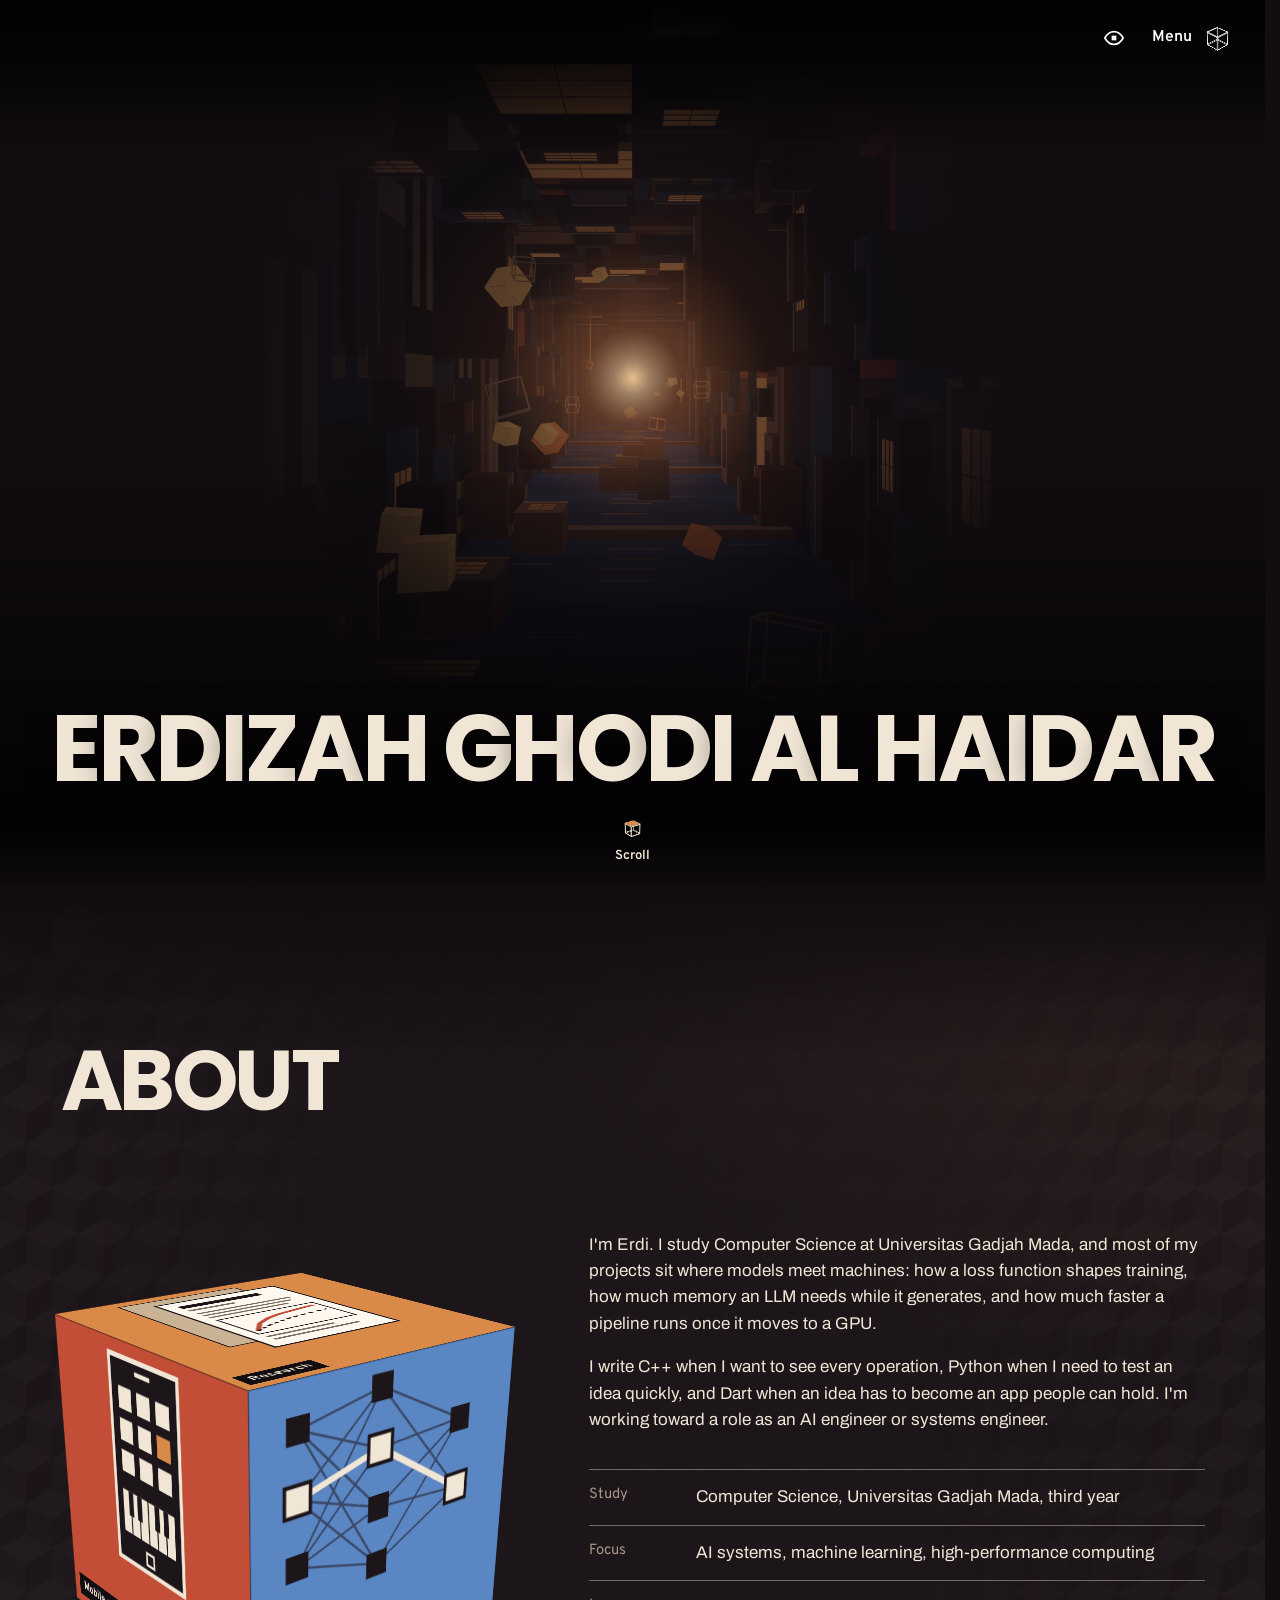
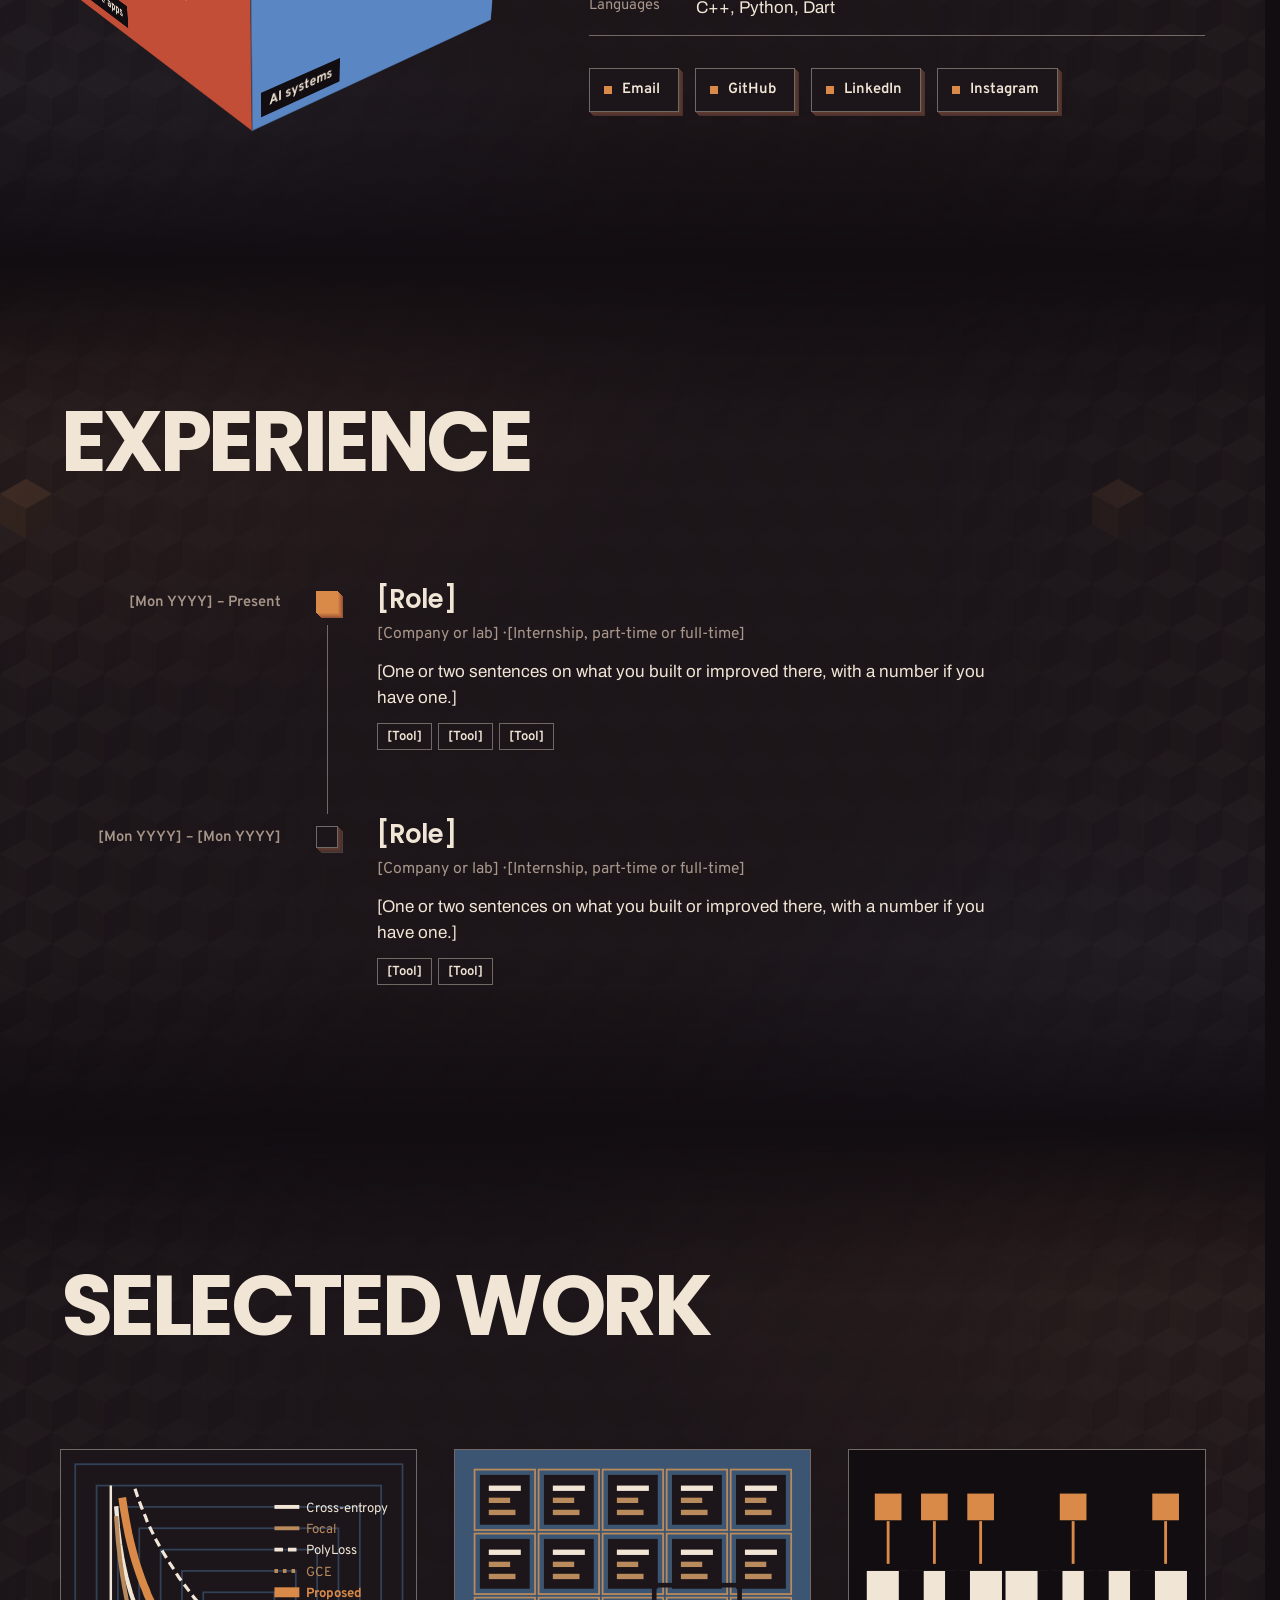
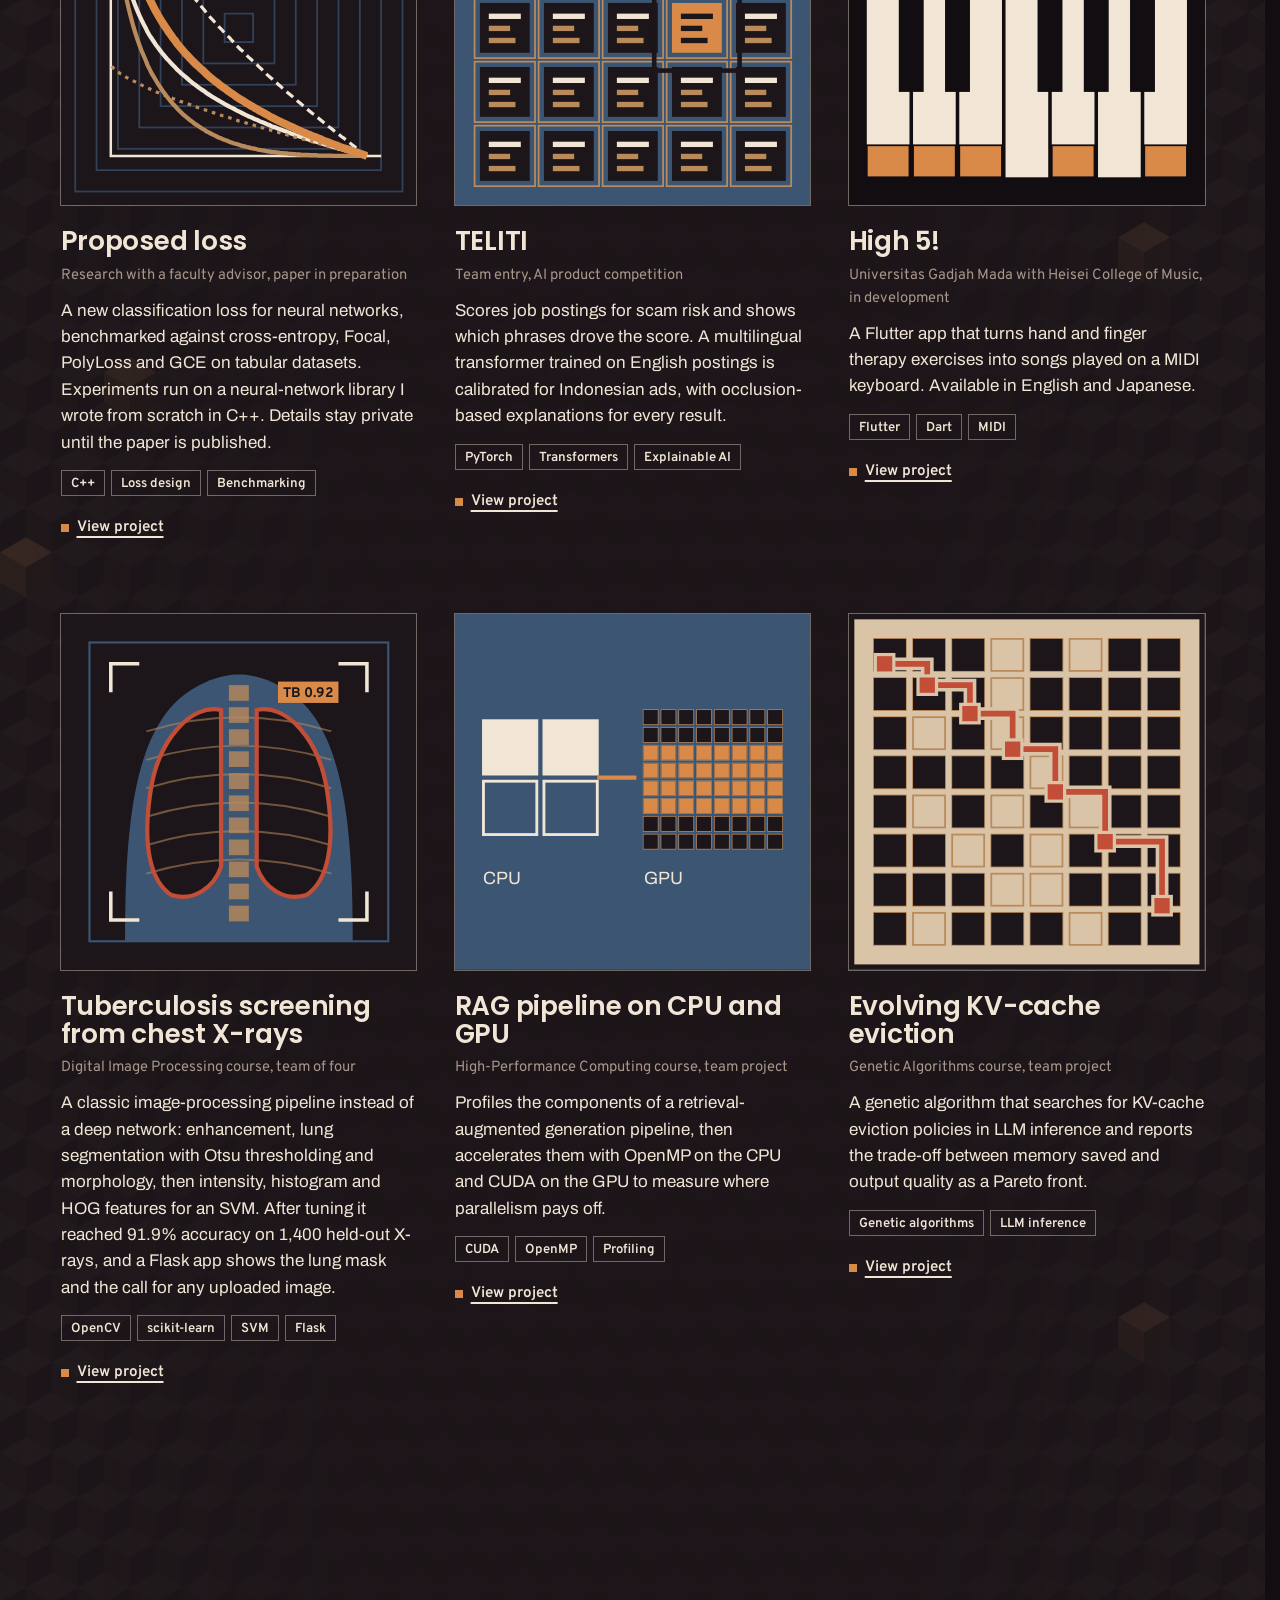
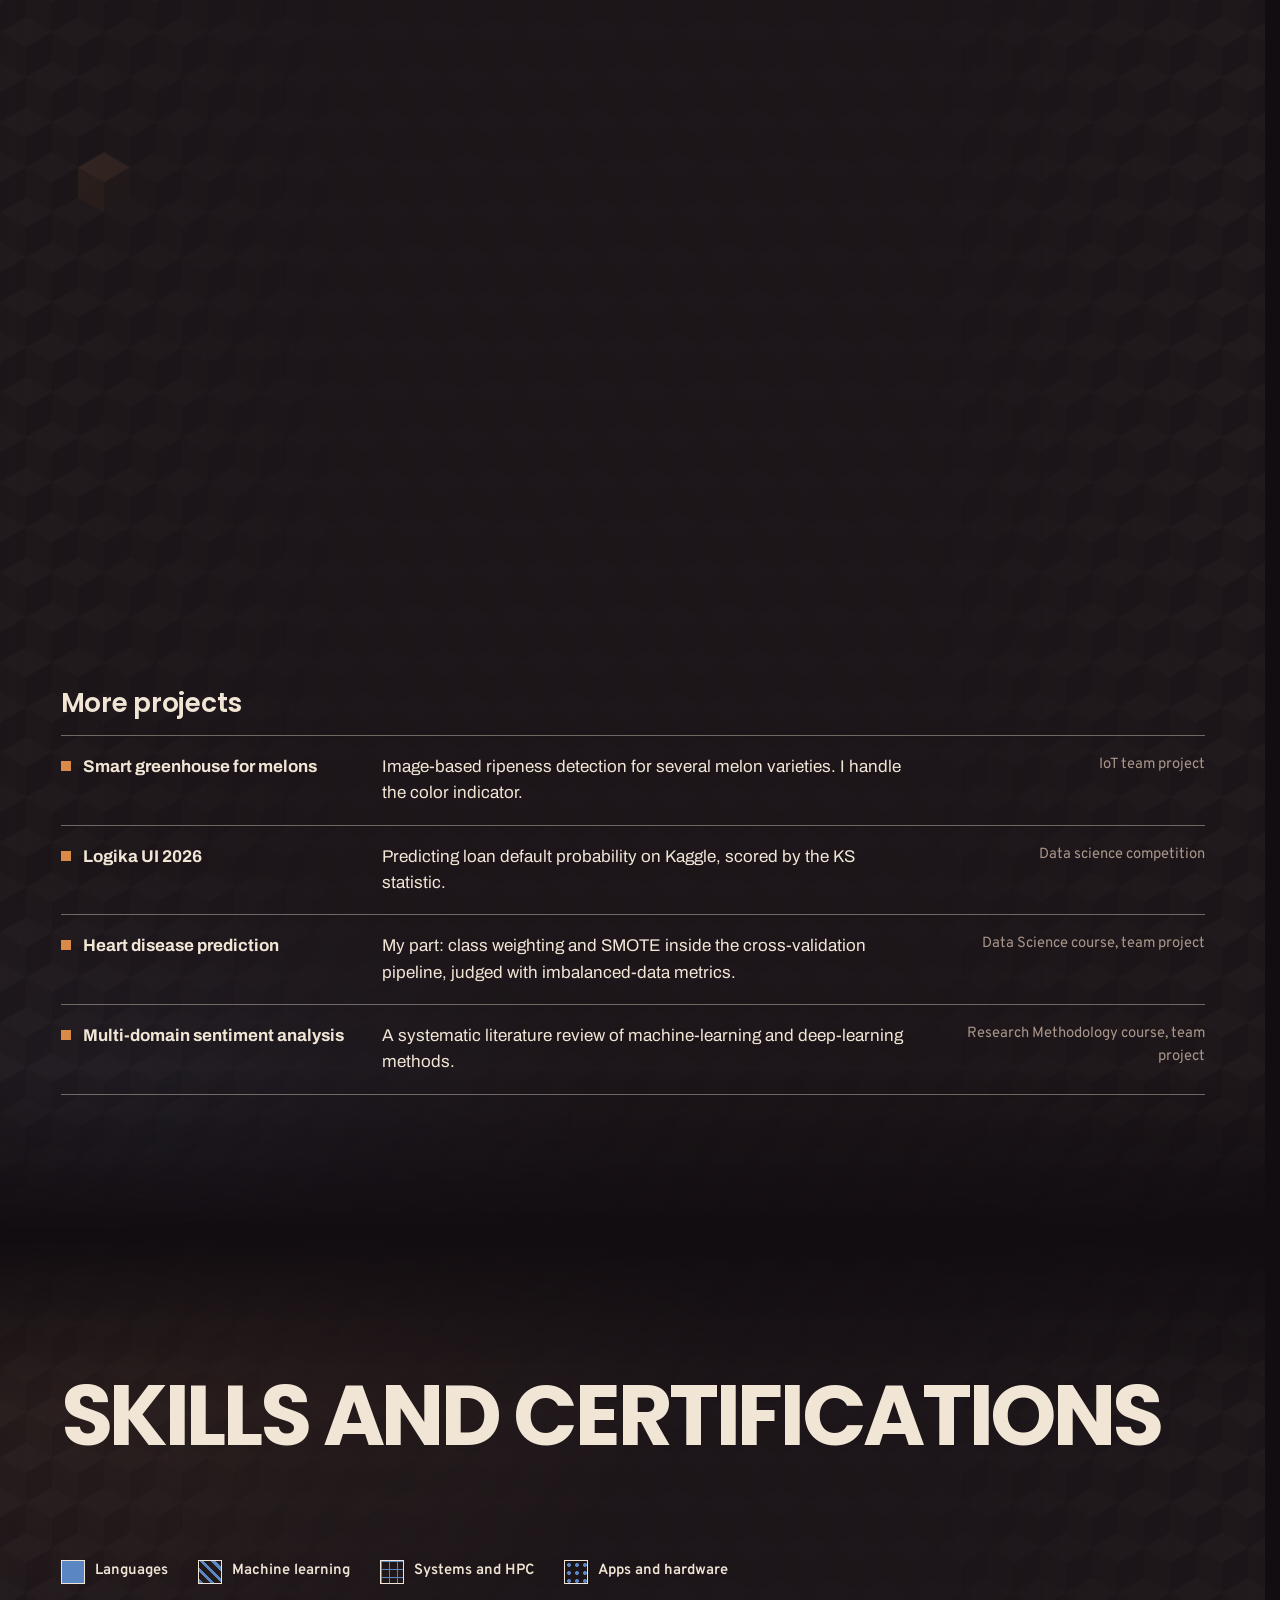
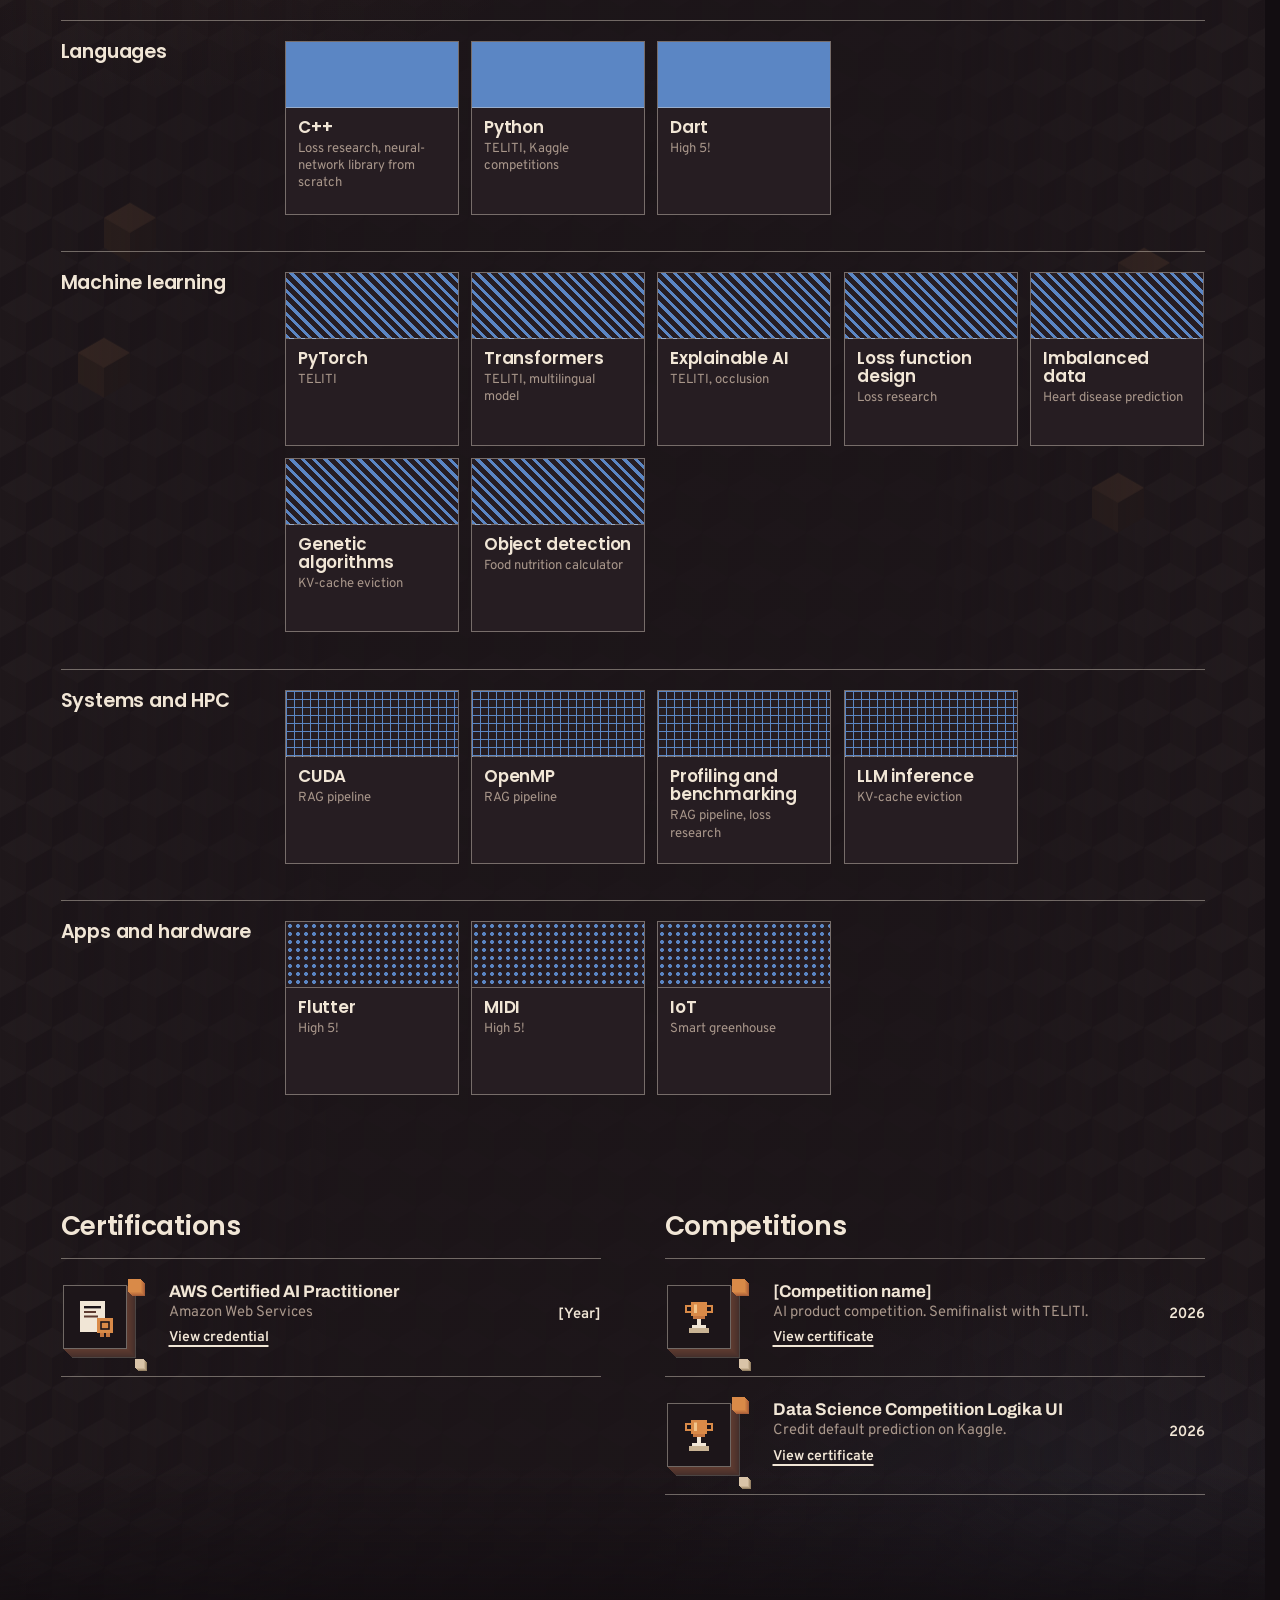
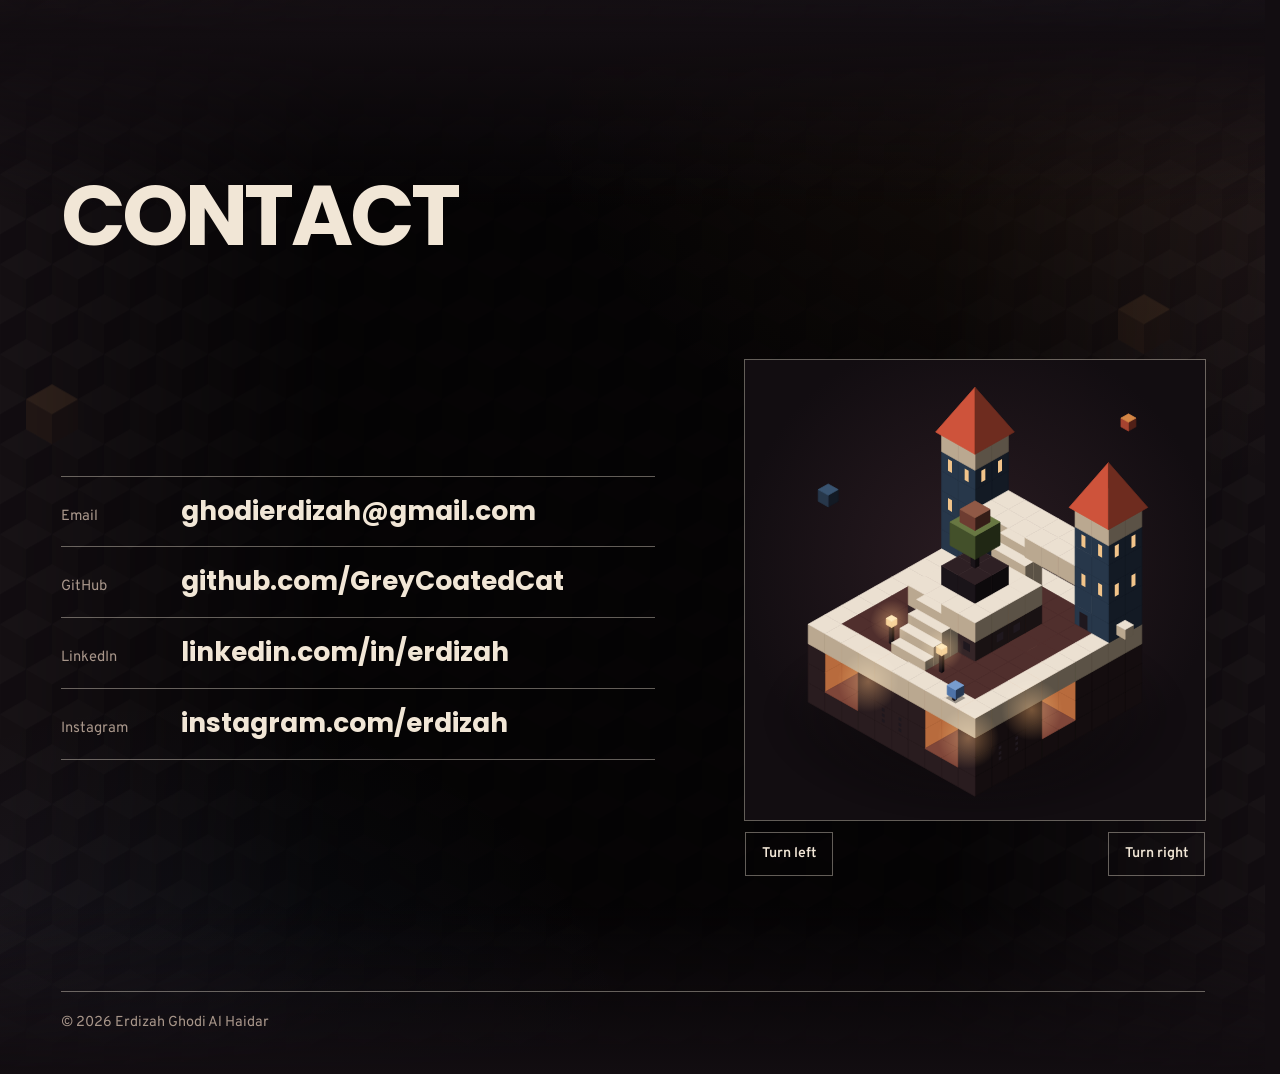
==== commit 97e83664: "Change color palette" ====
--- a/index.html
+++ b/index.html
@@ -6,7 +6,7 @@
 <title>Erdizah Ghodi Al Haidar</title>
 <meta name="description" content="Portfolio of Erdizah Ghodi Al Haidar, Computer Science student at Universitas Gadjah Mada working on AI systems, machine learning and high-performance computing.">
 <link rel="canonical" href="https://erdizah.my.id/">
-<meta name="theme-color" content="#05070A">
+<meta name="theme-color" content="#120D11">
 <script>
   // the loading screen only exists when scripts run; a timer releases the page even if something fails
   document.documentElement.classList.add('js', 'is-loading');
@@ -84,12 +84,12 @@
         <div class="cube-wrap">
           <div class="cube-scene" aria-hidden="true">
             <div class="cube">
-              <div class="face f1"><!--face:ai--><svg class="face-art" viewBox="0 0 100 100" aria-hidden="true" xmlns="http://www.w3.org/2000/svg"><g stroke="#0B0F15" stroke-width=".7" opacity=".55"><path d="M16 14L46 8"/><path d="M16 14L46 26"/><path d="M16 14L46 44"/><path d="M16 14L46 62"/><path d="M16 34L46 8"/><path d="M16 34L46 26"/><path d="M16 34L46 44"/><path d="M16 34L46 62"/><path d="M16 54L46 8"/><path d="M16 54L46 26"/><path d="M16 54L46 44"/><path d="M16 54L46 62"/><path d="M46 8L78 24"/><path d="M46 8L78 46"/><path d="M46 26L78 24"/><path d="M46 26L78 46"/><path d="M46 44L78 24"/><path d="M46 44L78 46"/><path d="M46 62L78 24"/><path d="M46 62L78 46"/></g><path d="M16 34L46 26L78 46" fill="none" stroke="#E9E4D8" stroke-width="2"/><rect x="12.0" y="10.0" width="8" height="8" fill="#0B0F15"/><rect x="11.5" y="29.5" width="9" height="9" fill="#E9E4D8" stroke="#0B0F15" stroke-width="1.2"/><rect x="12.0" y="50.0" width="8" height="8" fill="#0B0F15"/><rect x="42.0" y="4.0" width="8" height="8" fill="#0B0F15"/><rect x="41.5" y="21.5" width="9" height="9" fill="#E9E4D8" stroke="#0B0F15" stroke-width="1.2"/><rect x="42.0" y="40.0" width="8" height="8" fill="#0B0F15"/><rect x="42.0" y="58.0" width="8" height="8" fill="#0B0F15"/><rect x="74.0" y="20.0" width="8" height="8" fill="#0B0F15"/><rect x="73.5" y="41.5" width="9" height="9" fill="#E9E4D8" stroke="#0B0F15" stroke-width="1.2"/></svg><!--/face:ai--><span>AI systems</span></div>
-              <div class="face f2"><!--face:ml--><svg class="face-art" viewBox="0 0 100 100" aria-hidden="true" xmlns="http://www.w3.org/2000/svg"><path d="M12 6V72H92" fill="none" stroke="#0B0F15" stroke-width=".9"/><path d="M12 59.0L90 5.0" stroke="#0B0F15" stroke-width=".6" stroke-dasharray="2 2"/><path d="M12 73.0L90 19.0" stroke="#0B0F15" stroke-width=".6" stroke-dasharray="2 2"/><rect x="15.7" y="65.7" width="4.6" height="4.6" fill="#0B0F15"/><rect x="23.7" y="57.7" width="4.6" height="4.6" fill="#0B0F15"/><rect x="31.7" y="63.7" width="4.6" height="4.6" fill="#0B0F15"/><rect x="39.7" y="55.7" width="4.6" height="4.6" fill="#0B0F15"/><rect x="43.7" y="47.7" width="4.6" height="4.6" fill="#0B0F15"/><rect x="51.7" y="61.7" width="4.6" height="4.6" fill="#0B0F15"/><rect x="59.7" y="53.7" width="4.6" height="4.6" fill="#0B0F15"/><rect x="67.7" y="61.7" width="4.6" height="4.6" fill="#0B0F15"/><rect x="75.7" y="47.7" width="4.6" height="4.6" fill="#0B0F15"/><rect x="17.7" y="37.7" width="4.6" height="4.6" fill="none" stroke="#0B0F15" stroke-width="1.1"/><rect x="25.7" y="25.7" width="4.6" height="4.6" fill="none" stroke="#0B0F15" stroke-width="1.1"/><rect x="33.7" y="35.7" width="4.6" height="4.6" fill="none" stroke="#0B0F15" stroke-width="1.1"/><rect x="41.7" y="19.7" width="4.6" height="4.6" fill="none" stroke="#0B0F15" stroke-width="1.1"/><rect x="49.7" y="23.7" width="4.6" height="4.6" fill="none" stroke="#0B0F15" stroke-width="1.1"/><rect x="57.7" y="11.7" width="4.6" height="4.6" fill="none" stroke="#0B0F15" stroke-width="1.1"/><rect x="65.7" y="9.7" width="4.6" height="4.6" fill="none" stroke="#0B0F15" stroke-width="1.1"/><rect x="37.7" y="9.7" width="4.6" height="4.6" fill="none" stroke="#0B0F15" stroke-width="1.1"/><rect x="21.7" y="13.7" width="4.6" height="4.6" fill="none" stroke="#0B0F15" stroke-width="1.1"/><path d="M12 66.0L90 12.0" stroke="#FF6A2B" stroke-width="2.2"/></svg><!--/face:ml--><span>Machine learning</span></div>
-              <div class="face f3"><!--face:hpc--><svg class="face-art" viewBox="0 0 100 100" aria-hidden="true" xmlns="http://www.w3.org/2000/svg"><g fill="#E9E4D8"><rect x="30.2" y="7" width="1.6" height="7"/><rect x="30.2" y="58" width="1.6" height="7"/><rect x="21" y="16.2" width="7" height="1.6"/><rect x="72" y="16.2" width="7" height="1.6"/><rect x="36.5" y="7" width="1.6" height="7"/><rect x="36.5" y="58" width="1.6" height="7"/><rect x="21" y="22.5" width="7" height="1.6"/><rect x="72" y="22.5" width="7" height="1.6"/><rect x="42.8" y="7" width="1.6" height="7"/><rect x="42.8" y="58" width="1.6" height="7"/><rect x="21" y="28.8" width="7" height="1.6"/><rect x="72" y="28.8" width="7" height="1.6"/><rect x="49.1" y="7" width="1.6" height="7"/><rect x="49.1" y="58" width="1.6" height="7"/><rect x="21" y="35.1" width="7" height="1.6"/><rect x="72" y="35.1" width="7" height="1.6"/><rect x="55.4" y="7" width="1.6" height="7"/><rect x="55.4" y="58" width="1.6" height="7"/><rect x="21" y="41.4" width="7" height="1.6"/><rect x="72" y="41.4" width="7" height="1.6"/><rect x="61.7" y="7" width="1.6" height="7"/><rect x="61.7" y="58" width="1.6" height="7"/><rect x="21" y="47.7" width="7" height="1.6"/><rect x="72" y="47.7" width="7" height="1.6"/><rect x="68.0" y="7" width="1.6" height="7"/><rect x="68.0" y="58" width="1.6" height="7"/><rect x="21" y="54.0" width="7" height="1.6"/><rect x="72" y="54.0" width="7" height="1.6"/></g><rect x="28" y="14" width="44" height="44" fill="#0E1620" stroke="#E9E4D8" stroke-width=".8"/><rect x="31.2" y="17.2" width="5" height="5" fill="#FF6A2B"/><rect x="31.2" y="23.6" width="5" height="5" fill="#5A6B80"/><rect x="31.2" y="30.0" width="5" height="5" fill="#5A6B80"/><rect x="31.2" y="36.4" width="5" height="5" fill="#FF6A2B"/><rect x="31.2" y="42.8" width="5" height="5" fill="#5A6B80"/><rect x="31.2" y="49.2" width="5" height="5" fill="#5A6B80"/><rect x="37.6" y="17.2" width="5" height="5" fill="#5A6B80"/><rect x="37.6" y="23.6" width="5" height="5" fill="#5A6B80"/><rect x="37.6" y="30.0" width="5" height="5" fill="#FF6A2B"/><rect x="37.6" y="36.4" width="5" height="5" fill="#5A6B80"/><rect x="37.6" y="42.8" width="5" height="5" fill="#5A6B80"/><rect x="37.6" y="49.2" width="5" height="5" fill="#FF6A2B"/><rect x="44.0" y="17.2" width="5" height="5" fill="#5A6B80"/><rect x="44.0" y="23.6" width="5" height="5" fill="#FF6A2B"/><rect x="44.0" y="30.0" width="5" height="5" fill="#5A6B80"/><rect x="44.0" y="36.4" width="5" height="5" fill="#5A6B80"/><rect x="44.0" y="42.8" width="5" height="5" fill="#FF6A2B"/><rect x="44.0" y="49.2" width="5" height="5" fill="#5A6B80"/><rect x="50.4" y="17.2" width="5" height="5" fill="#FF6A2B"/><rect x="50.4" y="23.6" width="5" height="5" fill="#5A6B80"/><rect x="50.4" y="30.0" width="5" height="5" fill="#5A6B80"/><rect x="50.4" y="36.4" width="5" height="5" fill="#FF6A2B"/><rect x="50.4" y="42.8" width="5" height="5" fill="#5A6B80"/><rect x="50.4" y="49.2" width="5" height="5" fill="#5A6B80"/><rect x="56.8" y="17.2" width="5" height="5" fill="#5A6B80"/><rect x="56.8" y="23.6" width="5" height="5" fill="#5A6B80"/><rect x="56.8" y="30.0" width="5" height="5" fill="#FF6A2B"/><rect x="56.8" y="36.4" width="5" height="5" fill="#5A6B80"/><rect x="56.8" y="42.8" width="5" height="5" fill="#5A6B80"/><rect x="56.8" y="49.2" width="5" height="5" fill="#FF6A2B"/><rect x="63.2" y="17.2" width="5" height="5" fill="#5A6B80"/><rect x="63.2" y="23.6" width="5" height="5" fill="#FF6A2B"/><rect x="63.2" y="30.0" width="5" height="5" fill="#5A6B80"/><rect x="63.2" y="36.4" width="5" height="5" fill="#5A6B80"/><rect x="63.2" y="42.8" width="5" height="5" fill="#FF6A2B"/><rect x="63.2" y="49.2" width="5" height="5" fill="#5A6B80"/></svg><!--/face:hpc--><span>High-performance computing</span></div>
-              <div class="face f4"><!--face:mobile--><svg class="face-art" viewBox="0 0 100 100" aria-hidden="true" xmlns="http://www.w3.org/2000/svg"><rect x="32" y="5" width="36" height="66" fill="#0E1620" stroke="#E9E4D8" stroke-width="1.6"/><rect x="46" y="8" width="8" height="1.4" fill="#E9E4D8"/><rect x="36.5" y="14" width="7" height="7" fill="#E9E4D8"/><rect x="46.5" y="14" width="7" height="7" fill="#E9E4D8"/><rect x="56.5" y="14" width="7" height="7" fill="#E9E4D8"/><rect x="36.5" y="24" width="7" height="7" fill="#E9E4D8"/><rect x="46.5" y="24" width="7" height="7" fill="#E9E4D8"/><rect x="56.5" y="24" width="7" height="7" fill="#FF6A2B"/><rect x="36.5" y="34" width="7" height="7" fill="#E9E4D8"/><rect x="46.5" y="34" width="7" height="7" fill="#E9E4D8"/><rect x="56.5" y="34" width="7" height="7" fill="#E9E4D8"/><rect x="36.0" y="47" width="4.2" height="14" fill="#E9E4D8"/><rect x="40.8" y="47" width="4.2" height="14" fill="#E9E4D8"/><rect x="45.6" y="47" width="4.2" height="14" fill="#E9E4D8"/><rect x="50.4" y="47" width="4.2" height="14" fill="#E9E4D8"/><rect x="55.2" y="47" width="4.2" height="14" fill="#E9E4D8"/><rect x="60.0" y="47" width="4.2" height="14" fill="#E9E4D8"/><rect x="39.2" y="47" width="2.6" height="8" fill="#0B0F15"/><rect x="44.0" y="47" width="2.6" height="8" fill="#0B0F15"/><rect x="53.6" y="47" width="2.6" height="8" fill="#0B0F15"/><rect x="58.4" y="47" width="2.6" height="8" fill="#0B0F15"/><rect x="48" y="64.5" width="4" height="4" fill="none" stroke="#E9E4D8" stroke-width=".9"/></svg><!--/face:mobile--><span>Mobile apps</span></div>
-              <div class="face f5"><!--face:research--><svg class="face-art" viewBox="0 0 100 100" aria-hidden="true" xmlns="http://www.w3.org/2000/svg"><rect x="20" y="5" width="46" height="60" fill="#B3AA96" stroke="#0B0F15" stroke-width=".6"/><rect x="30" y="11" width="48" height="62" fill="#F4EFE3" stroke="#0B0F15" stroke-width=".9"/><rect x="35" y="16" width="32" height="3.4" fill="#0B0F15"/><rect x="35" y="22" width="18" height="1.6" fill="#6B6558"/><rect x="35" y="27.0" width="37" height="1.3" fill="#6B6558"/><rect x="35" y="30.2" width="35" height="1.3" fill="#6B6558"/><rect x="35" y="33.4" width="31" height="1.3" fill="#6B6558"/><rect x="35" y="38" width="38" height="21" fill="none" stroke="#0B0F15" stroke-width=".7"/><polyline points="37,56 43,49 49,45.5 55,43.5 61,42.5 67,41.5 71,41" fill="none" stroke="#FF6A2B" stroke-width="1.6"/><polyline points="37,56 43,53 49,51 55,49.5 61,48.6 67,48 71,47.6" fill="none" stroke="#0B0F15" stroke-width="1" stroke-dasharray="2 1.4"/><rect x="35" y="62" width="26" height="1.3" fill="#6B6558"/><rect x="35" y="65.5" width="33" height="1.3" fill="#6B6558"/></svg><!--/face:research--><span>Research</span></div>
-              <div class="face f6"><!--face:iot--><svg class="face-art" viewBox="0 0 100 100" aria-hidden="true" xmlns="http://www.w3.org/2000/svg"><path d="M65.7 24.5A5 5 0 0 1 74.3 24.5" fill="none" stroke="#FF6A2B" stroke-width="1.8"/><path d="M61.3 22.0A10 10 0 0 1 78.7 22.0" fill="none" stroke="#FF6A2B" stroke-width="1.8"/><path d="M57.0 19.5A15 15 0 0 1 83.0 19.5" fill="none" stroke="#FF6A2B" stroke-width="1.8"/><rect x="16" y="32" width="54" height="34" fill="#3E5468" stroke="#E9E4D8" stroke-width=".7"/><g fill="#F2B544"><rect x="20" y="34.5" width="2.6" height="2.6"/><rect x="25" y="34.5" width="2.6" height="2.6"/><rect x="30" y="34.5" width="2.6" height="2.6"/><rect x="35" y="34.5" width="2.6" height="2.6"/><rect x="40" y="34.5" width="2.6" height="2.6"/><rect x="45" y="34.5" width="2.6" height="2.6"/><rect x="50" y="34.5" width="2.6" height="2.6"/><rect x="55" y="34.5" width="2.6" height="2.6"/><rect x="60" y="34.5" width="2.6" height="2.6"/><rect x="65" y="34.5" width="2.6" height="2.6"/></g><rect x="35" y="43" width="17" height="17" fill="#0B0F15" stroke="#E9E4D8" stroke-width=".6"/><g fill="#E9E4D8"><rect x="32" y="45.0" width="3" height="1.2"/><rect x="52" y="45.0" width="3" height="1.2"/><rect x="32" y="48.6" width="3" height="1.2"/><rect x="52" y="48.6" width="3" height="1.2"/><rect x="32" y="52.2" width="3" height="1.2"/><rect x="52" y="52.2" width="3" height="1.2"/><rect x="32" y="55.8" width="3" height="1.2"/><rect x="52" y="55.8" width="3" height="1.2"/></g><rect x="11" y="46" width="6" height="9" fill="#8FA3B0"/><rect x="61" y="58" width="4" height="4" fill="#FF6A2B"/><path d="M70 52H80" stroke="#E9E4D8" stroke-width=".8" stroke-dasharray="2 1.6"/><rect x="80" y="47" width="10" height="10" fill="none" stroke="#E9E4D8" stroke-width="1.2"/><rect x="83.5" y="50.5" width="3" height="3" fill="#E9E4D8"/></svg><!--/face:iot--><span>IoT and hardware</span></div>
+              <div class="face f1"><!--face:ai--><svg class="face-art" viewBox="0 0 100 100" aria-hidden="true" xmlns="http://www.w3.org/2000/svg"><g stroke="#1C1519" stroke-width=".7" opacity=".55"><path d="M16 14L46 8"/><path d="M16 14L46 26"/><path d="M16 14L46 44"/><path d="M16 14L46 62"/><path d="M16 34L46 8"/><path d="M16 34L46 26"/><path d="M16 34L46 44"/><path d="M16 34L46 62"/><path d="M16 54L46 8"/><path d="M16 54L46 26"/><path d="M16 54L46 44"/><path d="M16 54L46 62"/><path d="M46 8L78 24"/><path d="M46 8L78 46"/><path d="M46 26L78 24"/><path d="M46 26L78 46"/><path d="M46 44L78 24"/><path d="M46 44L78 46"/><path d="M46 62L78 24"/><path d="M46 62L78 46"/></g><path d="M16 34L46 26L78 46" fill="none" stroke="#F1E6D6" stroke-width="2"/><rect x="12.0" y="10.0" width="8" height="8" fill="#1C1519"/><rect x="11.5" y="29.5" width="9" height="9" fill="#F1E6D6" stroke="#1C1519" stroke-width="1.2"/><rect x="12.0" y="50.0" width="8" height="8" fill="#1C1519"/><rect x="42.0" y="4.0" width="8" height="8" fill="#1C1519"/><rect x="41.5" y="21.5" width="9" height="9" fill="#F1E6D6" stroke="#1C1519" stroke-width="1.2"/><rect x="42.0" y="40.0" width="8" height="8" fill="#1C1519"/><rect x="42.0" y="58.0" width="8" height="8" fill="#1C1519"/><rect x="74.0" y="20.0" width="8" height="8" fill="#1C1519"/><rect x="73.5" y="41.5" width="9" height="9" fill="#F1E6D6" stroke="#1C1519" stroke-width="1.2"/></svg><!--/face:ai--><span>AI systems</span></div>
+              <div class="face f2"><!--face:ml--><svg class="face-art" viewBox="0 0 100 100" aria-hidden="true" xmlns="http://www.w3.org/2000/svg"><path d="M12 6V72H92" fill="none" stroke="#1C1519" stroke-width=".9"/><path d="M12 59.0L90 5.0" stroke="#1C1519" stroke-width=".6" stroke-dasharray="2 2"/><path d="M12 73.0L90 19.0" stroke="#1C1519" stroke-width=".6" stroke-dasharray="2 2"/><rect x="15.7" y="65.7" width="4.6" height="4.6" fill="#1C1519"/><rect x="23.7" y="57.7" width="4.6" height="4.6" fill="#1C1519"/><rect x="31.7" y="63.7" width="4.6" height="4.6" fill="#1C1519"/><rect x="39.7" y="55.7" width="4.6" height="4.6" fill="#1C1519"/><rect x="43.7" y="47.7" width="4.6" height="4.6" fill="#1C1519"/><rect x="51.7" y="61.7" width="4.6" height="4.6" fill="#1C1519"/><rect x="59.7" y="53.7" width="4.6" height="4.6" fill="#1C1519"/><rect x="67.7" y="61.7" width="4.6" height="4.6" fill="#1C1519"/><rect x="75.7" y="47.7" width="4.6" height="4.6" fill="#1C1519"/><rect x="17.7" y="37.7" width="4.6" height="4.6" fill="none" stroke="#1C1519" stroke-width="1.1"/><rect x="25.7" y="25.7" width="4.6" height="4.6" fill="none" stroke="#1C1519" stroke-width="1.1"/><rect x="33.7" y="35.7" width="4.6" height="4.6" fill="none" stroke="#1C1519" stroke-width="1.1"/><rect x="41.7" y="19.7" width="4.6" height="4.6" fill="none" stroke="#1C1519" stroke-width="1.1"/><rect x="49.7" y="23.7" width="4.6" height="4.6" fill="none" stroke="#1C1519" stroke-width="1.1"/><rect x="57.7" y="11.7" width="4.6" height="4.6" fill="none" stroke="#1C1519" stroke-width="1.1"/><rect x="65.7" y="9.7" width="4.6" height="4.6" fill="none" stroke="#1C1519" stroke-width="1.1"/><rect x="37.7" y="9.7" width="4.6" height="4.6" fill="none" stroke="#1C1519" stroke-width="1.1"/><rect x="21.7" y="13.7" width="4.6" height="4.6" fill="none" stroke="#1C1519" stroke-width="1.1"/><path d="M12 66.0L90 12.0" stroke="#C24E38" stroke-width="2.2"/></svg><!--/face:ml--><span>Machine learning</span></div>
+              <div class="face f3"><!--face:hpc--><svg class="face-art" viewBox="0 0 100 100" aria-hidden="true" xmlns="http://www.w3.org/2000/svg"><g fill="#F1E6D6"><rect x="30.2" y="7" width="1.6" height="7"/><rect x="30.2" y="58" width="1.6" height="7"/><rect x="21" y="16.2" width="7" height="1.6"/><rect x="72" y="16.2" width="7" height="1.6"/><rect x="36.5" y="7" width="1.6" height="7"/><rect x="36.5" y="58" width="1.6" height="7"/><rect x="21" y="22.5" width="7" height="1.6"/><rect x="72" y="22.5" width="7" height="1.6"/><rect x="42.8" y="7" width="1.6" height="7"/><rect x="42.8" y="58" width="1.6" height="7"/><rect x="21" y="28.8" width="7" height="1.6"/><rect x="72" y="28.8" width="7" height="1.6"/><rect x="49.1" y="7" width="1.6" height="7"/><rect x="49.1" y="58" width="1.6" height="7"/><rect x="21" y="35.1" width="7" height="1.6"/><rect x="72" y="35.1" width="7" height="1.6"/><rect x="55.4" y="7" width="1.6" height="7"/><rect x="55.4" y="58" width="1.6" height="7"/><rect x="21" y="41.4" width="7" height="1.6"/><rect x="72" y="41.4" width="7" height="1.6"/><rect x="61.7" y="7" width="1.6" height="7"/><rect x="61.7" y="58" width="1.6" height="7"/><rect x="21" y="47.7" width="7" height="1.6"/><rect x="72" y="47.7" width="7" height="1.6"/><rect x="68.0" y="7" width="1.6" height="7"/><rect x="68.0" y="58" width="1.6" height="7"/><rect x="21" y="54.0" width="7" height="1.6"/><rect x="72" y="54.0" width="7" height="1.6"/></g><rect x="28" y="14" width="44" height="44" fill="#1C1519" stroke="#F1E6D6" stroke-width=".8"/><rect x="31.2" y="17.2" width="5" height="5" fill="#D98A48"/><rect x="31.2" y="23.6" width="5" height="5" fill="#3B5573"/><rect x="31.2" y="30.0" width="5" height="5" fill="#3B5573"/><rect x="31.2" y="36.4" width="5" height="5" fill="#D98A48"/><rect x="31.2" y="42.8" width="5" height="5" fill="#3B5573"/><rect x="31.2" y="49.2" width="5" height="5" fill="#3B5573"/><rect x="37.6" y="17.2" width="5" height="5" fill="#3B5573"/><rect x="37.6" y="23.6" width="5" height="5" fill="#3B5573"/><rect x="37.6" y="30.0" width="5" height="5" fill="#D98A48"/><rect x="37.6" y="36.4" width="5" height="5" fill="#3B5573"/><rect x="37.6" y="42.8" width="5" height="5" fill="#3B5573"/><rect x="37.6" y="49.2" width="5" height="5" fill="#D98A48"/><rect x="44.0" y="17.2" width="5" height="5" fill="#3B5573"/><rect x="44.0" y="23.6" width="5" height="5" fill="#D98A48"/><rect x="44.0" y="30.0" width="5" height="5" fill="#3B5573"/><rect x="44.0" y="36.4" width="5" height="5" fill="#3B5573"/><rect x="44.0" y="42.8" width="5" height="5" fill="#D98A48"/><rect x="44.0" y="49.2" width="5" height="5" fill="#3B5573"/><rect x="50.4" y="17.2" width="5" height="5" fill="#D98A48"/><rect x="50.4" y="23.6" width="5" height="5" fill="#3B5573"/><rect x="50.4" y="30.0" width="5" height="5" fill="#3B5573"/><rect x="50.4" y="36.4" width="5" height="5" fill="#D98A48"/><rect x="50.4" y="42.8" width="5" height="5" fill="#3B5573"/><rect x="50.4" y="49.2" width="5" height="5" fill="#3B5573"/><rect x="56.8" y="17.2" width="5" height="5" fill="#3B5573"/><rect x="56.8" y="23.6" width="5" height="5" fill="#3B5573"/><rect x="56.8" y="30.0" width="5" height="5" fill="#D98A48"/><rect x="56.8" y="36.4" width="5" height="5" fill="#3B5573"/><rect x="56.8" y="42.8" width="5" height="5" fill="#3B5573"/><rect x="56.8" y="49.2" width="5" height="5" fill="#D98A48"/><rect x="63.2" y="17.2" width="5" height="5" fill="#3B5573"/><rect x="63.2" y="23.6" width="5" height="5" fill="#D98A48"/><rect x="63.2" y="30.0" width="5" height="5" fill="#3B5573"/><rect x="63.2" y="36.4" width="5" height="5" fill="#3B5573"/><rect x="63.2" y="42.8" width="5" height="5" fill="#D98A48"/><rect x="63.2" y="49.2" width="5" height="5" fill="#3B5573"/></svg><!--/face:hpc--><span>High-performance computing</span></div>
+              <div class="face f4"><!--face:mobile--><svg class="face-art" viewBox="0 0 100 100" aria-hidden="true" xmlns="http://www.w3.org/2000/svg"><rect x="32" y="5" width="36" height="66" fill="#1C1519" stroke="#F1E6D6" stroke-width="1.6"/><rect x="46" y="8" width="8" height="1.4" fill="#F1E6D6"/><rect x="36.5" y="14" width="7" height="7" fill="#F1E6D6"/><rect x="46.5" y="14" width="7" height="7" fill="#F1E6D6"/><rect x="56.5" y="14" width="7" height="7" fill="#F1E6D6"/><rect x="36.5" y="24" width="7" height="7" fill="#F1E6D6"/><rect x="46.5" y="24" width="7" height="7" fill="#F1E6D6"/><rect x="56.5" y="24" width="7" height="7" fill="#D98A48"/><rect x="36.5" y="34" width="7" height="7" fill="#F1E6D6"/><rect x="46.5" y="34" width="7" height="7" fill="#F1E6D6"/><rect x="56.5" y="34" width="7" height="7" fill="#F1E6D6"/><rect x="36.0" y="47" width="4.2" height="14" fill="#F1E6D6"/><rect x="40.8" y="47" width="4.2" height="14" fill="#F1E6D6"/><rect x="45.6" y="47" width="4.2" height="14" fill="#F1E6D6"/><rect x="50.4" y="47" width="4.2" height="14" fill="#F1E6D6"/><rect x="55.2" y="47" width="4.2" height="14" fill="#F1E6D6"/><rect x="60.0" y="47" width="4.2" height="14" fill="#F1E6D6"/><rect x="39.2" y="47" width="2.6" height="8" fill="#1C1519"/><rect x="44.0" y="47" width="2.6" height="8" fill="#1C1519"/><rect x="53.6" y="47" width="2.6" height="8" fill="#1C1519"/><rect x="58.4" y="47" width="2.6" height="8" fill="#1C1519"/><rect x="48" y="64.5" width="4" height="4" fill="none" stroke="#F1E6D6" stroke-width=".9"/></svg><!--/face:mobile--><span>Mobile apps</span></div>
+              <div class="face f5"><!--face:research--><svg class="face-art" viewBox="0 0 100 100" aria-hidden="true" xmlns="http://www.w3.org/2000/svg"><rect x="20" y="5" width="46" height="60" fill="#C9B394" stroke="#1C1519" stroke-width=".6"/><rect x="30" y="11" width="48" height="62" fill="#FFF8EE" stroke="#1C1519" stroke-width=".9"/><rect x="35" y="16" width="32" height="3.4" fill="#1C1519"/><rect x="35" y="22" width="18" height="1.6" fill="#7A6A62"/><rect x="35" y="27.0" width="37" height="1.3" fill="#7A6A62"/><rect x="35" y="30.2" width="35" height="1.3" fill="#7A6A62"/><rect x="35" y="33.4" width="31" height="1.3" fill="#7A6A62"/><rect x="35" y="38" width="38" height="21" fill="none" stroke="#1C1519" stroke-width=".7"/><polyline points="37,56 43,49 49,45.5 55,43.5 61,42.5 67,41.5 71,41" fill="none" stroke="#C24E38" stroke-width="1.6"/><polyline points="37,56 43,53 49,51 55,49.5 61,48.6 67,48 71,47.6" fill="none" stroke="#1C1519" stroke-width="1" stroke-dasharray="2 1.4"/><rect x="35" y="62" width="26" height="1.3" fill="#7A6A62"/><rect x="35" y="65.5" width="33" height="1.3" fill="#7A6A62"/></svg><!--/face:research--><span>Research</span></div>
+              <div class="face f6"><!--face:iot--><svg class="face-art" viewBox="0 0 100 100" aria-hidden="true" xmlns="http://www.w3.org/2000/svg"><path d="M65.7 24.5A5 5 0 0 1 74.3 24.5" fill="none" stroke="#D98A48" stroke-width="1.8"/><path d="M61.3 22.0A10 10 0 0 1 78.7 22.0" fill="none" stroke="#D98A48" stroke-width="1.8"/><path d="M57.0 19.5A15 15 0 0 1 83.0 19.5" fill="none" stroke="#D98A48" stroke-width="1.8"/><rect x="16" y="32" width="54" height="34" fill="#3B5573" stroke="#F1E6D6" stroke-width=".7"/><g fill="#F1E6D6"><rect x="20" y="34.5" width="2.6" height="2.6"/><rect x="25" y="34.5" width="2.6" height="2.6"/><rect x="30" y="34.5" width="2.6" height="2.6"/><rect x="35" y="34.5" width="2.6" height="2.6"/><rect x="40" y="34.5" width="2.6" height="2.6"/><rect x="45" y="34.5" width="2.6" height="2.6"/><rect x="50" y="34.5" width="2.6" height="2.6"/><rect x="55" y="34.5" width="2.6" height="2.6"/><rect x="60" y="34.5" width="2.6" height="2.6"/><rect x="65" y="34.5" width="2.6" height="2.6"/></g><rect x="35" y="43" width="17" height="17" fill="#1C1519" stroke="#F1E6D6" stroke-width=".6"/><g fill="#F1E6D6"><rect x="32" y="45.0" width="3" height="1.2"/><rect x="52" y="45.0" width="3" height="1.2"/><rect x="32" y="48.6" width="3" height="1.2"/><rect x="52" y="48.6" width="3" height="1.2"/><rect x="32" y="52.2" width="3" height="1.2"/><rect x="52" y="52.2" width="3" height="1.2"/><rect x="32" y="55.8" width="3" height="1.2"/><rect x="52" y="55.8" width="3" height="1.2"/></g><rect x="11" y="46" width="6" height="9" fill="#5B86C4"/><rect x="61" y="58" width="4" height="4" fill="#D98A48"/><path d="M70 52H80" stroke="#F1E6D6" stroke-width=".8" stroke-dasharray="2 1.6"/><rect x="80" y="47" width="10" height="10" fill="none" stroke="#F1E6D6" stroke-width="1.2"/><rect x="83.5" y="50.5" width="3" height="3" fill="#F1E6D6"/></svg><!--/face:iot--><span>IoT and hardware</span></div>
             </div>
           </div>
         </div>
@@ -162,7 +162,7 @@
         </article>
 
         <article class="tile">
-          <div class="cover" aria-hidden="true"><div class="stack"><!--cover:teliti--><svg class="layer" style="--i:0" viewBox="0 0 100 100" preserveAspectRatio="xMidYMid slice" xmlns="http://www.w3.org/2000/svg"><rect width="100" height="100" style="fill:var(--soft)"/><g fill="none" style="stroke:var(--mid)" stroke-width="0.5"><rect x="5.5" y="5.5" width="17" height="17"/><rect x="5.5" y="23.5" width="17" height="17"/><rect x="5.5" y="41.5" width="17" height="17"/><rect x="5.5" y="59.5" width="17" height="17"/><rect x="5.5" y="77.5" width="17" height="17"/><rect x="23.5" y="5.5" width="17" height="17"/><rect x="23.5" y="23.5" width="17" height="17"/><rect x="23.5" y="41.5" width="17" height="17"/><rect x="23.5" y="59.5" width="17" height="17"/><rect x="23.5" y="77.5" width="17" height="17"/><rect x="41.5" y="5.5" width="17" height="17"/><rect x="41.5" y="23.5" width="17" height="17"/><rect x="41.5" y="41.5" width="17" height="17"/><rect x="41.5" y="59.5" width="17" height="17"/><rect x="41.5" y="77.5" width="17" height="17"/><rect x="59.5" y="5.5" width="17" height="17"/><rect x="59.5" y="23.5" width="17" height="17"/><rect x="59.5" y="41.5" width="17" height="17"/><rect x="59.5" y="59.5" width="17" height="17"/><rect x="59.5" y="77.5" width="17" height="17"/><rect x="77.5" y="5.5" width="17" height="17"/><rect x="77.5" y="23.5" width="17" height="17"/><rect x="77.5" y="41.5" width="17" height="17"/><rect x="77.5" y="59.5" width="17" height="17"/><rect x="77.5" y="77.5" width="17" height="17"/></g></svg><svg class="layer" style="--i:1" viewBox="0 0 100 100" preserveAspectRatio="xMidYMid slice" xmlns="http://www.w3.org/2000/svg"><g style="fill:var(--ink)"><rect x="7" y="7" width="14" height="14"/><rect x="7" y="25" width="14" height="14"/><rect x="7" y="43" width="14" height="14"/><rect x="7" y="61" width="14" height="14"/><rect x="7" y="79" width="14" height="14"/><rect x="25" y="7" width="14" height="14"/><rect x="25" y="25" width="14" height="14"/><rect x="25" y="43" width="14" height="14"/><rect x="25" y="61" width="14" height="14"/><rect x="25" y="79" width="14" height="14"/><rect x="43" y="7" width="14" height="14"/><rect x="43" y="25" width="14" height="14"/><rect x="43" y="43" width="14" height="14"/><rect x="43" y="61" width="14" height="14"/><rect x="43" y="79" width="14" height="14"/><rect x="61" y="7" width="14" height="14"/><rect x="61" y="25" width="14" height="14"/><rect x="61" y="61" width="14" height="14"/><rect x="61" y="79" width="14" height="14"/><rect x="79" y="7" width="14" height="14"/><rect x="79" y="25" width="14" height="14"/><rect x="79" y="43" width="14" height="14"/><rect x="79" y="61" width="14" height="14"/><rect x="79" y="79" width="14" height="14"/></g><g style="fill:var(--paper)"><rect x="9.5" y="10" width="9" height="1.5"/><rect x="9.5" y="28" width="9" height="1.5"/><rect x="9.5" y="46" width="9" height="1.5"/><rect x="9.5" y="64" width="9" height="1.5"/><rect x="9.5" y="82" width="9" height="1.5"/><rect x="27.5" y="10" width="9" height="1.5"/><rect x="27.5" y="28" width="9" height="1.5"/><rect x="27.5" y="46" width="9" height="1.5"/><rect x="27.5" y="64" width="9" height="1.5"/><rect x="27.5" y="82" width="9" height="1.5"/><rect x="45.5" y="10" width="9" height="1.5"/><rect x="45.5" y="28" width="9" height="1.5"/><rect x="45.5" y="46" width="9" height="1.5"/><rect x="45.5" y="64" width="9" height="1.5"/><rect x="45.5" y="82" width="9" height="1.5"/><rect x="63.5" y="10" width="9" height="1.5"/><rect x="63.5" y="28" width="9" height="1.5"/><rect x="63.5" y="64" width="9" height="1.5"/><rect x="63.5" y="82" width="9" height="1.5"/><rect x="81.5" y="10" width="9" height="1.5"/><rect x="81.5" y="28" width="9" height="1.5"/><rect x="81.5" y="46" width="9" height="1.5"/><rect x="81.5" y="64" width="9" height="1.5"/><rect x="81.5" y="82" width="9" height="1.5"/></g><g style="fill:var(--soft)"><rect x="9.5" y="13.4" width="6" height="1.5"/><rect x="9.5" y="16.8" width="7.5" height="1.5"/><rect x="9.5" y="31.4" width="6" height="1.5"/><rect x="9.5" y="34.8" width="7.5" height="1.5"/><rect x="9.5" y="49.4" width="6" height="1.5"/><rect x="9.5" y="52.8" width="7.5" height="1.5"/><rect x="9.5" y="67.4" width="6" height="1.5"/><rect x="9.5" y="70.8" width="7.5" height="1.5"/><rect x="9.5" y="85.4" width="6" height="1.5"/><rect x="9.5" y="88.8" width="7.5" height="1.5"/><rect x="27.5" y="13.4" width="6" height="1.5"/><rect x="27.5" y="16.8" width="7.5" height="1.5"/><rect x="27.5" y="31.4" width="6" height="1.5"/><rect x="27.5" y="34.8" width="7.5" height="1.5"/><rect x="27.5" y="49.4" width="6" height="1.5"/><rect x="27.5" y="52.8" width="7.5" height="1.5"/><rect x="27.5" y="67.4" width="6" height="1.5"/><rect x="27.5" y="70.8" width="7.5" height="1.5"/><rect x="27.5" y="85.4" width="6" height="1.5"/><rect x="27.5" y="88.8" width="7.5" height="1.5"/><rect x="45.5" y="13.4" width="6" height="1.5"/><rect x="45.5" y="16.8" width="7.5" height="1.5"/><rect x="45.5" y="31.4" width="6" height="1.5"/><rect x="45.5" y="34.8" width="7.5" height="1.5"/><rect x="45.5" y="49.4" width="6" height="1.5"/><rect x="45.5" y="52.8" width="7.5" height="1.5"/><rect x="45.5" y="67.4" width="6" height="1.5"/><rect x="45.5" y="70.8" width="7.5" height="1.5"/><rect x="45.5" y="85.4" width="6" height="1.5"/><rect x="45.5" y="88.8" width="7.5" height="1.5"/><rect x="63.5" y="13.4" width="6" height="1.5"/><rect x="63.5" y="16.8" width="7.5" height="1.5"/><rect x="63.5" y="31.4" width="6" height="1.5"/><rect x="63.5" y="34.8" width="7.5" height="1.5"/><rect x="63.5" y="67.4" width="6" height="1.5"/><rect x="63.5" y="70.8" width="7.5" height="1.5"/><rect x="63.5" y="85.4" width="6" height="1.5"/><rect x="63.5" y="88.8" width="7.5" height="1.5"/><rect x="81.5" y="13.4" width="6" height="1.5"/><rect x="81.5" y="16.8" width="7.5" height="1.5"/><rect x="81.5" y="31.4" width="6" height="1.5"/><rect x="81.5" y="34.8" width="7.5" height="1.5"/><rect x="81.5" y="49.4" width="6" height="1.5"/><rect x="81.5" y="52.8" width="7.5" height="1.5"/><rect x="81.5" y="67.4" width="6" height="1.5"/><rect x="81.5" y="70.8" width="7.5" height="1.5"/><rect x="81.5" y="85.4" width="6" height="1.5"/><rect x="81.5" y="88.8" width="7.5" height="1.5"/></g></svg><svg class="layer" style="--i:2" viewBox="0 0 100 100" preserveAspectRatio="xMidYMid slice" xmlns="http://www.w3.org/2000/svg"><rect x="61" y="43" width="14" height="14" style="fill:var(--acc-fill)"/><rect x="62.8" y="45.2" width="10.4" height="9.6" style="fill:var(--ink)"/><g style="fill:var(--paper)"><rect x="64.5" y="47" width="7" height="1.4"/><rect x="64.5" y="49.6" width="4.6" height="1.4"/><rect x="64.5" y="52.2" width="5.8" height="1.4"/></g><rect x="56" y="38" width="24" height="24" fill="none" style="stroke:var(--acc-l)" stroke-width="1.3"/></svg><!--/cover:teliti--></div></div>
+          <div class="cover" aria-hidden="true"><div class="stack"><!--cover:teliti--><svg class="layer" style="--i:0" viewBox="0 0 100 100" preserveAspectRatio="xMidYMid slice" xmlns="http://www.w3.org/2000/svg"><rect width="100" height="100" style="fill:var(--mid)"/><g fill="none" style="stroke:var(--soft)" stroke-width="0.5"><rect x="5.5" y="5.5" width="17" height="17"/><rect x="5.5" y="23.5" width="17" height="17"/><rect x="5.5" y="41.5" width="17" height="17"/><rect x="5.5" y="59.5" width="17" height="17"/><rect x="5.5" y="77.5" width="17" height="17"/><rect x="23.5" y="5.5" width="17" height="17"/><rect x="23.5" y="23.5" width="17" height="17"/><rect x="23.5" y="41.5" width="17" height="17"/><rect x="23.5" y="59.5" width="17" height="17"/><rect x="23.5" y="77.5" width="17" height="17"/><rect x="41.5" y="5.5" width="17" height="17"/><rect x="41.5" y="23.5" width="17" height="17"/><rect x="41.5" y="41.5" width="17" height="17"/><rect x="41.5" y="59.5" width="17" height="17"/><rect x="41.5" y="77.5" width="17" height="17"/><rect x="59.5" y="5.5" width="17" height="17"/><rect x="59.5" y="23.5" width="17" height="17"/><rect x="59.5" y="41.5" width="17" height="17"/><rect x="59.5" y="59.5" width="17" height="17"/><rect x="59.5" y="77.5" width="17" height="17"/><rect x="77.5" y="5.5" width="17" height="17"/><rect x="77.5" y="23.5" width="17" height="17"/><rect x="77.5" y="41.5" width="17" height="17"/><rect x="77.5" y="59.5" width="17" height="17"/><rect x="77.5" y="77.5" width="17" height="17"/></g></svg><svg class="layer" style="--i:1" viewBox="0 0 100 100" preserveAspectRatio="xMidYMid slice" xmlns="http://www.w3.org/2000/svg"><g style="fill:var(--ink)"><rect x="7" y="7" width="14" height="14"/><rect x="7" y="25" width="14" height="14"/><rect x="7" y="43" width="14" height="14"/><rect x="7" y="61" width="14" height="14"/><rect x="7" y="79" width="14" height="14"/><rect x="25" y="7" width="14" height="14"/><rect x="25" y="25" width="14" height="14"/><rect x="25" y="43" width="14" height="14"/><rect x="25" y="61" width="14" height="14"/><rect x="25" y="79" width="14" height="14"/><rect x="43" y="7" width="14" height="14"/><rect x="43" y="25" width="14" height="14"/><rect x="43" y="43" width="14" height="14"/><rect x="43" y="61" width="14" height="14"/><rect x="43" y="79" width="14" height="14"/><rect x="61" y="7" width="14" height="14"/><rect x="61" y="25" width="14" height="14"/><rect x="61" y="61" width="14" height="14"/><rect x="61" y="79" width="14" height="14"/><rect x="79" y="7" width="14" height="14"/><rect x="79" y="25" width="14" height="14"/><rect x="79" y="43" width="14" height="14"/><rect x="79" y="61" width="14" height="14"/><rect x="79" y="79" width="14" height="14"/></g><g style="fill:var(--paper)"><rect x="9.5" y="10" width="9" height="1.5"/><rect x="9.5" y="28" width="9" height="1.5"/><rect x="9.5" y="46" width="9" height="1.5"/><rect x="9.5" y="64" width="9" height="1.5"/><rect x="9.5" y="82" width="9" height="1.5"/><rect x="27.5" y="10" width="9" height="1.5"/><rect x="27.5" y="28" width="9" height="1.5"/><rect x="27.5" y="46" width="9" height="1.5"/><rect x="27.5" y="64" width="9" height="1.5"/><rect x="27.5" y="82" width="9" height="1.5"/><rect x="45.5" y="10" width="9" height="1.5"/><rect x="45.5" y="28" width="9" height="1.5"/><rect x="45.5" y="46" width="9" height="1.5"/><rect x="45.5" y="64" width="9" height="1.5"/><rect x="45.5" y="82" width="9" height="1.5"/><rect x="63.5" y="10" width="9" height="1.5"/><rect x="63.5" y="28" width="9" height="1.5"/><rect x="63.5" y="64" width="9" height="1.5"/><rect x="63.5" y="82" width="9" height="1.5"/><rect x="81.5" y="10" width="9" height="1.5"/><rect x="81.5" y="28" width="9" height="1.5"/><rect x="81.5" y="46" width="9" height="1.5"/><rect x="81.5" y="64" width="9" height="1.5"/><rect x="81.5" y="82" width="9" height="1.5"/></g><g style="fill:var(--soft)"><rect x="9.5" y="13.4" width="6" height="1.5"/><rect x="9.5" y="16.8" width="7.5" height="1.5"/><rect x="9.5" y="31.4" width="6" height="1.5"/><rect x="9.5" y="34.8" width="7.5" height="1.5"/><rect x="9.5" y="49.4" width="6" height="1.5"/><rect x="9.5" y="52.8" width="7.5" height="1.5"/><rect x="9.5" y="67.4" width="6" height="1.5"/><rect x="9.5" y="70.8" width="7.5" height="1.5"/><rect x="9.5" y="85.4" width="6" height="1.5"/><rect x="9.5" y="88.8" width="7.5" height="1.5"/><rect x="27.5" y="13.4" width="6" height="1.5"/><rect x="27.5" y="16.8" width="7.5" height="1.5"/><rect x="27.5" y="31.4" width="6" height="1.5"/><rect x="27.5" y="34.8" width="7.5" height="1.5"/><rect x="27.5" y="49.4" width="6" height="1.5"/><rect x="27.5" y="52.8" width="7.5" height="1.5"/><rect x="27.5" y="67.4" width="6" height="1.5"/><rect x="27.5" y="70.8" width="7.5" height="1.5"/><rect x="27.5" y="85.4" width="6" height="1.5"/><rect x="27.5" y="88.8" width="7.5" height="1.5"/><rect x="45.5" y="13.4" width="6" height="1.5"/><rect x="45.5" y="16.8" width="7.5" height="1.5"/><rect x="45.5" y="31.4" width="6" height="1.5"/><rect x="45.5" y="34.8" width="7.5" height="1.5"/><rect x="45.5" y="49.4" width="6" height="1.5"/><rect x="45.5" y="52.8" width="7.5" height="1.5"/><rect x="45.5" y="67.4" width="6" height="1.5"/><rect x="45.5" y="70.8" width="7.5" height="1.5"/><rect x="45.5" y="85.4" width="6" height="1.5"/><rect x="45.5" y="88.8" width="7.5" height="1.5"/><rect x="63.5" y="13.4" width="6" height="1.5"/><rect x="63.5" y="16.8" width="7.5" height="1.5"/><rect x="63.5" y="31.4" width="6" height="1.5"/><rect x="63.5" y="34.8" width="7.5" height="1.5"/><rect x="63.5" y="67.4" width="6" height="1.5"/><rect x="63.5" y="70.8" width="7.5" height="1.5"/><rect x="63.5" y="85.4" width="6" height="1.5"/><rect x="63.5" y="88.8" width="7.5" height="1.5"/><rect x="81.5" y="13.4" width="6" height="1.5"/><rect x="81.5" y="16.8" width="7.5" height="1.5"/><rect x="81.5" y="31.4" width="6" height="1.5"/><rect x="81.5" y="34.8" width="7.5" height="1.5"/><rect x="81.5" y="49.4" width="6" height="1.5"/><rect x="81.5" y="52.8" width="7.5" height="1.5"/><rect x="81.5" y="67.4" width="6" height="1.5"/><rect x="81.5" y="70.8" width="7.5" height="1.5"/><rect x="81.5" y="85.4" width="6" height="1.5"/><rect x="81.5" y="88.8" width="7.5" height="1.5"/></g></svg><svg class="layer" style="--i:2" viewBox="0 0 100 100" preserveAspectRatio="xMidYMid slice" xmlns="http://www.w3.org/2000/svg"><rect x="61" y="43" width="14" height="14" style="fill:var(--acc-fill)"/><g style="fill:var(--ink)"><rect x="63.5" y="46" width="9" height="1.5"/><rect x="63.5" y="49.4" width="6" height="1.5"/><rect x="63.5" y="52.8" width="7.5" height="1.5"/></g><rect x="56" y="38" width="24" height="24" fill="none" style="stroke:var(--ink)" stroke-width="1.3"/></svg><!--/cover:teliti--></div></div>
           <div class="tile-body">
             <h3>TELITI</h3>
             <p class="tile-meta">Team entry, AI product competition</p>
@@ -228,7 +228,7 @@
         </article>
 
         <article class="tile">
-          <div class="cover" aria-hidden="true"><div class="stack"><!--cover:dream--><svg class="layer" style="--i:0" viewBox="0 0 100 100" preserveAspectRatio="xMidYMid slice" xmlns="http://www.w3.org/2000/svg"><rect width="100" height="100" style="fill:var(--ink)"/><g style="fill:var(--soft)" opacity=".8"><rect x="10" y="8" width="1.3" height="1.3"/><rect x="22" y="13" width="1.3" height="1.3"/><rect x="35" y="6" width="1.3" height="1.3"/><rect x="47" y="12" width="1.3" height="1.3"/><rect x="58" y="7" width="1.3" height="1.3"/><rect x="66" y="14" width="1.3" height="1.3"/><rect x="6" y="15" width="1.3" height="1.3"/></g><path d="M86 4.5a6.5 6.5 0 1 0 5 11.2 5.2 5.2 0 1 1-5-11.2Z" style="fill:var(--paper)"/><rect x="14.0" y="21.0" width="72" height="72" style="fill:var(--mid)" opacity=".35"/></svg><svg class="layer" style="--i:1" viewBox="0 0 100 100" preserveAspectRatio="xMidYMid slice" xmlns="http://www.w3.org/2000/svg"><path d="M55.1 31.3H65.4M44.9 51.9V62.1M55.1 72.4H65.4M24.3 41.6V51.9M24.3 72.4H34.6M24.3 82.7V93.0M55.1 51.9V62.1M65.4 62.1H75.7M14.0 62.1H24.3M55.1 72.4V82.7M44.9 31.3H55.1M44.9 51.9H55.1M34.6 72.4V82.7M24.3 31.3H34.6M44.9 72.4V82.7M75.7 21.0V31.3M24.3 21.0V31.3M75.7 62.1H86.0M24.3 51.9H34.6M44.9 41.6V51.9M65.4 41.6H75.7M34.6 41.6H44.9M55.1 82.7H65.4M34.6 62.1H44.9M34.6 82.7H44.9M65.4 51.9H75.7M65.4 62.1V72.4M65.4 72.4H75.7M55.1 41.6H65.4M44.9 62.1V72.4M24.3 62.1H34.6M55.1 51.9H65.4M75.7 82.7V93.0M75.7 31.3V41.6M44.9 31.3V41.6M24.3 31.3V41.6" fill="none" style="stroke:var(--paper)" stroke-width="1.5" stroke-linecap="square"/><path d="M24.3 21.0H86.0V93.0M75.7 93.0H14.0V21.0" fill="none" style="stroke:var(--paper)" stroke-width="1.5" stroke-linecap="square"/></svg><svg class="layer" style="--i:2" viewBox="0 0 100 100" preserveAspectRatio="xMidYMid slice" xmlns="http://www.w3.org/2000/svg"><polyline points="19.1,17.0 19.1,26.1 19.1,36.4 19.1,46.7 19.1,57.0 29.4,57.0 39.7,57.0 39.7,46.7 29.4,46.7 29.4,36.4 39.7,36.4 39.7,26.1 50.0,26.1 60.3,26.1 70.6,26.1 70.6,36.4 60.3,36.4 50.0,36.4 50.0,46.7 60.3,46.7 70.6,46.7 80.9,46.7 80.9,57.0 70.6,57.0 60.3,57.0 60.3,67.3 50.0,67.3 50.0,77.6 50.0,87.9 60.3,87.9 70.6,87.9 70.6,77.6 80.9,77.6 80.9,87.9 80.9,97.0" fill="none" style="stroke:var(--acc-l)" stroke-width="2.2" stroke-linejoin="round"/><rect x="15.9" y="12.0" width="6.4" height="6.4" style="fill:var(--soft)"/><rect x="17.2" y="13.8" width="1.1" height="1.6" style="fill:var(--ink)"/><rect x="19.9" y="13.8" width="1.1" height="1.6" style="fill:var(--ink)"/></svg><!--/cover:dream--></div></div>
+          <div class="cover" aria-hidden="true"><div class="stack"><!--cover:dream--><svg class="layer" style="--i:0" viewBox="0 0 100 100" preserveAspectRatio="xMidYMid slice" xmlns="http://www.w3.org/2000/svg"><rect width="100" height="100" style="fill:var(--ink)"/><g style="fill:var(--soft)" opacity=".8"><rect x="10" y="8" width="1.3" height="1.3"/><rect x="22" y="13" width="1.3" height="1.3"/><rect x="35" y="6" width="1.3" height="1.3"/><rect x="47" y="12" width="1.3" height="1.3"/><rect x="58" y="7" width="1.3" height="1.3"/><rect x="66" y="14" width="1.3" height="1.3"/><rect x="6" y="15" width="1.3" height="1.3"/></g><path d="M86 4.5a6.5 6.5 0 1 0 5 11.2 5.2 5.2 0 1 1-5-11.2Z" style="fill:var(--paper)"/><rect x="14.0" y="21.0" width="72" height="72" style="fill:var(--mid)" opacity=".35"/></svg><svg class="layer" style="--i:1" viewBox="0 0 100 100" preserveAspectRatio="xMidYMid slice" xmlns="http://www.w3.org/2000/svg"><path d="M75.7 31.3V41.6M24.3 72.4H34.6M24.3 31.3V41.6M65.4 41.6H75.7M44.9 31.3H55.1M24.3 41.6V51.9M65.4 51.9H75.7M44.9 51.9H55.1M24.3 82.7V93.0M24.3 31.3H34.6M65.4 72.4H75.7M55.1 51.9V62.1M75.7 62.1H86.0M24.3 51.9H34.6M55.1 72.4V82.7M44.9 31.3V41.6M34.6 41.6H44.9M55.1 82.7H65.4M44.9 51.9V62.1M34.6 62.1H44.9M75.7 21.0V31.3M44.9 72.4V82.7M24.3 21.0V31.3M34.6 82.7H44.9M55.1 41.6H65.4M24.3 62.1H34.6M34.6 72.4V82.7M55.1 51.9H65.4M44.9 41.6V51.9M44.9 62.1V72.4M65.4 62.1H75.7M14.0 62.1H24.3M65.4 62.1V72.4M55.1 31.3H65.4M55.1 72.4H65.4M75.7 82.7V93.0" fill="none" style="stroke:var(--paper)" stroke-width="1.5" stroke-linecap="square"/><path d="M24.3 21.0H86.0V93.0M75.7 93.0H14.0V21.0" fill="none" style="stroke:var(--paper)" stroke-width="1.5" stroke-linecap="square"/></svg><svg class="layer" style="--i:2" viewBox="0 0 100 100" preserveAspectRatio="xMidYMid slice" xmlns="http://www.w3.org/2000/svg"><polyline points="19.1,17.0 19.1,26.1 19.1,36.4 19.1,46.7 19.1,57.0 29.4,57.0 39.7,57.0 39.7,46.7 29.4,46.7 29.4,36.4 39.7,36.4 39.7,26.1 50.0,26.1 60.3,26.1 70.6,26.1 70.6,36.4 60.3,36.4 50.0,36.4 50.0,46.7 60.3,46.7 70.6,46.7 80.9,46.7 80.9,57.0 70.6,57.0 60.3,57.0 60.3,67.3 50.0,67.3 50.0,77.6 50.0,87.9 60.3,87.9 70.6,87.9 70.6,77.6 80.9,77.6 80.9,87.9 80.9,97.0" fill="none" style="stroke:var(--acc-l)" stroke-width="2.2" stroke-linejoin="round"/><rect x="15.9" y="12.0" width="6.4" height="6.4" style="fill:var(--soft)"/><rect x="17.2" y="13.8" width="1.1" height="1.6" style="fill:var(--ink)"/><rect x="19.9" y="13.8" width="1.1" height="1.6" style="fill:var(--ink)"/></svg><!--/cover:dream--></div></div>
           <div class="tile-body">
             <h3>Mimpi Sang Pemikir</h3>
             <p class="tile-meta">Game design and development, RPG Maker MV</p>
@@ -308,14 +308,14 @@
         <div>
           <h3 class="sub-h">Certifications</h3>
           <ul class="cred-list">
-            <li class="has-badge"><span class="cred-badge"><svg viewBox="0 0 40 40" aria-hidden="true"><rect x="5" y="4" width="25" height="31" fill="#E9E4D8"/><rect x="9" y="9" width="17" height="2.4" fill="#0E1620"/><rect x="9" y="14" width="12" height="2" fill="#3E5468"/><rect x="9" y="18.5" width="14" height="2" fill="#3E5468"/><rect x="25" y="34" width="4" height="6" fill="#C24817"/><rect x="31" y="34" width="4" height="6" fill="#C24817"/><rect x="22" y="21" width="16" height="15" fill="#FF6A2B"/><rect x="26" y="25" width="8" height="7" fill="none" stroke="#0E1620" stroke-width="1.6"/></svg></span><span><strong>AWS Certified AI Practitioner</strong><span class="cred-sub">Amazon Web Services</span><a class="cred-link" href="https://cp.certmetrics.com/amazon/en/public/verify/credential/c1fada1c3a3f4ed29a84805037094c0b">View credential</a></span><span class="cred-year">[Year]</span></li>
+            <li class="has-badge"><span class="cred-badge"><svg viewBox="0 0 40 40" aria-hidden="true"><rect x="5" y="4" width="25" height="31" fill="#F1E6D6"/><rect x="9" y="9" width="17" height="2.4" fill="#1C1519"/><rect x="9" y="14" width="12" height="2" fill="#5C3A30"/><rect x="9" y="18.5" width="14" height="2" fill="#5C3A30"/><rect x="25" y="34" width="4" height="6" fill="#C47640"/><rect x="31" y="34" width="4" height="6" fill="#C47640"/><rect x="22" y="21" width="16" height="15" fill="#D98A48"/><rect x="26" y="25" width="8" height="7" fill="none" stroke="#1C1519" stroke-width="1.6"/></svg></span><span><strong>AWS Certified AI Practitioner</strong><span class="cred-sub">Amazon Web Services</span><a class="cred-link" href="https://cp.certmetrics.com/amazon/en/public/verify/credential/c1fada1c3a3f4ed29a84805037094c0b">View credential</a></span><span class="cred-year">[Year]</span></li>
           </ul>
         </div>
         <div>
           <h3 class="sub-h">Competitions</h3>
           <ul class="cred-list">
-            <li class="has-badge"><span class="cred-badge is-comp"><svg viewBox="0 0 40 40" aria-hidden="true"><path d="M6 8H12V10H8V14H12V16H6Z" fill="#FF6A2B"/><path d="M34 8H28V10H32V14H28V16H34Z" fill="#FF6A2B"/><rect x="12" y="5" width="16" height="14" fill="#FF6A2B"/><rect x="14" y="19" width="12" height="3" fill="#C24817"/><rect x="15" y="7.5" width="3" height="8.5" fill="#FFB08A"/><rect x="18" y="22" width="4" height="6" fill="#E9E4D8"/><rect x="13" y="28" width="14" height="3" fill="#E9E4D8"/><rect x="10" y="31" width="20" height="5" fill="#C9C0AC"/></svg></span><span><strong>[Competition name]</strong><span class="cred-sub">AI product competition. Semifinalist with TELITI.</span><a class="cred-link" href="#">View certificate</a><!-- replace # with the certificate link --></span><span class="cred-year">2026</span></li>
-            <li class="has-badge"><span class="cred-badge is-comp"><svg viewBox="0 0 40 40" aria-hidden="true"><path d="M6 8H12V10H8V14H12V16H6Z" fill="#FF6A2B"/><path d="M34 8H28V10H32V14H28V16H34Z" fill="#FF6A2B"/><rect x="12" y="5" width="16" height="14" fill="#FF6A2B"/><rect x="14" y="19" width="12" height="3" fill="#C24817"/><rect x="15" y="7.5" width="3" height="8.5" fill="#FFB08A"/><rect x="18" y="22" width="4" height="6" fill="#E9E4D8"/><rect x="13" y="28" width="14" height="3" fill="#E9E4D8"/><rect x="10" y="31" width="20" height="5" fill="#C9C0AC"/></svg></span><span><strong>Data Science Competition Logika UI</strong><span class="cred-sub">Credit default prediction on Kaggle.</span><a class="cred-link" href="#">View certificate</a><!-- replace # with the certificate link --></span><span class="cred-year">2026</span></li>
+            <li class="has-badge"><span class="cred-badge is-comp"><svg viewBox="0 0 40 40" aria-hidden="true"><path d="M6 8H12V10H8V14H12V16H6Z" fill="#D98A48"/><path d="M34 8H28V10H32V14H28V16H34Z" fill="#D98A48"/><rect x="12" y="5" width="16" height="14" fill="#D98A48"/><rect x="14" y="19" width="12" height="3" fill="#C47640"/><rect x="15" y="7.5" width="3" height="8.5" fill="#F2C48A"/><rect x="18" y="22" width="4" height="6" fill="#F1E6D6"/><rect x="13" y="28" width="14" height="3" fill="#F1E6D6"/><rect x="10" y="31" width="20" height="5" fill="#C9B394"/></svg></span><span><strong>[Competition name]</strong><span class="cred-sub">AI product competition. Semifinalist with TELITI.</span><a class="cred-link" href="#">View certificate</a><!-- replace # with the certificate link --></span><span class="cred-year">2026</span></li>
+            <li class="has-badge"><span class="cred-badge is-comp"><svg viewBox="0 0 40 40" aria-hidden="true"><path d="M6 8H12V10H8V14H12V16H6Z" fill="#D98A48"/><path d="M34 8H28V10H32V14H28V16H34Z" fill="#D98A48"/><rect x="12" y="5" width="16" height="14" fill="#D98A48"/><rect x="14" y="19" width="12" height="3" fill="#C47640"/><rect x="15" y="7.5" width="3" height="8.5" fill="#F2C48A"/><rect x="18" y="22" width="4" height="6" fill="#F1E6D6"/><rect x="13" y="28" width="14" height="3" fill="#F1E6D6"/><rect x="10" y="31" width="20" height="5" fill="#C9B394"/></svg></span><span><strong>Data Science Competition Logika UI</strong><span class="cred-sub">Credit default prediction on Kaggle.</span><a class="cred-link" href="#">View certificate</a><!-- replace # with the certificate link --></span><span class="cred-year">2026</span></li>
           </ul>
         </div>
       </div>
--- a/css/base.css
+++ b/css/base.css
@@ -2,24 +2,27 @@
 
 :root {
   /* Layout: fly into a lit corridor of squares, read square tiles in the dark, end at a small city inside a cube.
-     One dark palette: navy-black ground, bone text, ember light at the end of the corridor. */
-  --void: #05070A;
-  --bg: #0A0D12;
-  --bg-2: #10151C;
-  --text: #E9E4D8;
-  --muted: #949FAA;
-  --line: rgba(233, 228, 216, .16);
-  --line-strong: rgba(233, 228, 216, .4);
-  --accent: #FF6A2B;
+     One dark palette, taken from the cover's night street: plum-black ground, cream text, amber paper light,
+     lantern red, dark wood, slate and sky blue. */
+  --void: #120D11;
+  --bg: #1C1519;
+  --bg-2: #261D22;
+  --text: #F1E6D6;
+  --muted: #A8968A;
+  --line: rgba(241, 230, 214, .16);
+  --line-strong: rgba(241, 230, 214, .4);
+  --accent: #D98A48;
+  --sky: #5B86C4;
+  --slate: #2E4057;
   /* tokens the project covers draw with */
-  --paper: #E9E4D8;
-  --paper-hi: #DDD6C5;
-  --ink: #0E1620;
-  --mid: #3E5468;
-  --soft: #8FA3B0;
-  --acc-fill: #FF6A2B;
-  --acc-d: #FF6A2B;
-  --acc-l: #E2501A;
+  --paper: #F1E6D6;
+  --paper-hi: #D9C4A8;
+  --ink: #1C1519;
+  --mid: #3B5573;
+  --soft: #B98A5C;
+  --acc-fill: #D98A48;
+  --acc-d: #D98A48;
+  --acc-l: #C24E38;
   /* Control-style type: geometric caps for titles (Poppins, in the Avant Garde family of shapes),
      a road-sign face for labels (Overpass, from Highway Gothic), Archivo for reading. */
   --display: "Poppins", "Century Gothic", "Avant Garde", system-ui, sans-serif;
@@ -30,7 +33,7 @@
 }
 
 *, *::before, *::after { box-sizing: border-box; }
-html { scroll-behavior: smooth; background: var(--void); }
+html { scroll-behavior: smooth; background: var(--void); scrollbar-gutter: stable; }
 body {
   margin: 0;
   background: var(--bg);
--- a/css/chrome.css
+++ b/css/chrome.css
@@ -45,7 +45,7 @@
   position: fixed; inset: 0; z-index: 34;
   display: grid; align-content: safe center; overflow-y: auto;
   padding: 96px var(--gutter) 48px;
-  background: rgba(5, 7, 10, .9);
+  background: rgba(18, 13, 17, .92);
   -webkit-backdrop-filter: blur(8px); backdrop-filter: blur(8px);
   opacity: 0; visibility: hidden;
   transition: opacity .3s, visibility 0s linear .3s;
@@ -106,7 +106,23 @@
 .cursor-cube i:nth-child(4) { transform: rotateY(-90deg) translateZ(11px); background: #b8b8b8; }
 .cursor-cube i:nth-child(5) { transform: rotateX(90deg) translateZ(11px); background: #7c7c7c; }
 .cursor-cube i:nth-child(6) { transform: rotateX(-90deg) translateZ(11px); background: #7c7c7c; }
-@media (hover: none), (pointer: coarse) { .cursor { display: none; } }
+/* the wireframe that trails the pointer while the solid cube waits */
+.cursor-wire {
+  position: fixed; left: 0; top: 0; z-index: 25; width: 0; height: 0;
+  pointer-events: none; mix-blend-mode: difference; opacity: 0; perspective: 700px;
+}
+.cursor-wire-cube {
+  position: absolute; left: -11px; top: -11px; width: 22px; height: 22px;
+  transform-style: preserve-3d; transform: rotateX(-28deg) rotateY(40deg);
+}
+.cursor-wire-cube i { position: absolute; inset: 0; border: 1.5px solid #fff; }
+.cursor-wire-cube i:nth-child(1) { transform: translateZ(11px); }
+.cursor-wire-cube i:nth-child(2) { transform: rotateY(180deg) translateZ(11px); }
+.cursor-wire-cube i:nth-child(3) { transform: rotateY(90deg) translateZ(11px); }
+.cursor-wire-cube i:nth-child(4) { transform: rotateY(-90deg) translateZ(11px); }
+.cursor-wire-cube i:nth-child(5) { transform: rotateX(90deg) translateZ(11px); }
+.cursor-wire-cube i:nth-child(6) { transform: rotateX(-90deg) translateZ(11px); }
+@media (hover: none), (pointer: coarse) { .cursor, .cursor-wire { display: none; } }
 /* These sit one layer above the cursor, so the cube slips behind them. */
 .cover, .cube-scene, .skill, .city { position: relative; z-index: 30; }
 
--- a/css/hero.css
+++ b/css/hero.css
@@ -13,7 +13,7 @@
 /* darkens the top and bottom so the header and the name stay readable; a static layer, so it costs nothing per frame */
 .hero::after {
   content: ""; position: absolute; inset: 0; z-index: 1; pointer-events: none;
-  background: linear-gradient(180deg, rgba(0, 0, 0, .85), rgba(0, 0, 0, .6) 7.5%, transparent 17%, transparent 50%, rgba(0, 0, 0, .45) 75%, rgba(3, 4, 6, .82) 92%, var(--void));
+  background: linear-gradient(180deg, rgba(0, 0, 0, .85), rgba(0, 0, 0, .6) 7.5%, transparent 17%, transparent 50%, rgba(0, 0, 0, .45) 75%, rgba(0, 0, 0, .82) 92%, var(--void));
   transition: opacity .4s;
 }
 .hud-off .hero::after { opacity: 0; }
@@ -33,7 +33,7 @@
   color: var(--text); text-decoration: none; font-family: var(--label); font-size: .82rem; font-weight: 600;
   transition: opacity .3s;
 }
-/* a wireframe cube with an orange top that rolls forward and drops a step, over and over */
+/* a wireframe cube with an amber top that rolls forward and drops a step, over and over */
 .cue-cube { position: relative; width: 24px; height: 24px; perspective: 140px; display: grid; place-items: center; }
 .cue-drop { display: block; transform-style: preserve-3d; animation: cue-drop 2.2s cubic-bezier(.65, 0, .35, 1) infinite; }
 .cue-iso { display: block; transform-style: preserve-3d; transform: rotateX(-24deg) rotateY(36deg); }
@@ -97,7 +97,7 @@
   position: fixed; inset: 0; z-index: 80;
   display: grid; place-content: center; justify-items: center; gap: 30px;
   background: var(--void);
-  transition: opacity .55s ease, visibility 0s linear .55s;
+  transition: opacity .9s ease, visibility 0s linear .9s;
   animation: loader-failsafe .5s ease 8s forwards;
 }
 .is-loaded .loader { opacity: 0; visibility: hidden; }
@@ -113,17 +113,17 @@
   50% { transform: translate3d(calc(var(--x) * 16px), calc(var(--y) * 16px), calc(var(--z) * 16px)); }
 }
 .lc i { position: absolute; inset: 0; }
-.lc i:nth-child(1) { transform: translateZ(9px); background: #4A5B70; }
-.lc i:nth-child(2) { transform: rotateY(180deg) translateZ(9px); background: #3E5468; }
-.lc i:nth-child(3) { transform: rotateY(90deg) translateZ(9px); background: #2E3F52; }
-.lc i:nth-child(4) { transform: rotateY(-90deg) translateZ(9px); background: #5A6B80; }
-.lc i:nth-child(5) { transform: rotateX(90deg) translateZ(9px); background: #E9E4D8; }
-.lc i:nth-child(6) { transform: rotateX(-90deg) translateZ(9px); background: #1C2430; }
-.lc.hot i:nth-child(1) { background: #FF6A2B; }
-.lc.hot i:nth-child(2) { background: #E05A20; }
-.lc.hot i:nth-child(3) { background: #C9501F; }
-.lc.hot i:nth-child(4) { background: #FF8A55; }
-.lc.hot i:nth-child(5) { background: #FFB08A; }
+.lc i:nth-child(1) { transform: translateZ(9px); background: #52312F; }
+.lc i:nth-child(2) { transform: rotateY(180deg) translateZ(9px); background: #3D2C2E; }
+.lc i:nth-child(3) { transform: rotateY(90deg) translateZ(9px); background: #302125; }
+.lc i:nth-child(4) { transform: rotateY(-90deg) translateZ(9px); background: #5C3A30; }
+.lc i:nth-child(5) { transform: rotateX(90deg) translateZ(9px); background: #F1E6D6; }
+.lc i:nth-child(6) { transform: rotateX(-90deg) translateZ(9px); background: #261D22; }
+.lc.hot i:nth-child(1) { background: #D98A48; }
+.lc.hot i:nth-child(2) { background: #CF8044; }
+.lc.hot i:nth-child(3) { background: #C47640; }
+.lc.hot i:nth-child(4) { background: #E9A85A; }
+.lc.hot i:nth-child(5) { background: #F2C48A; }
 .loader-text { margin: 0; color: var(--muted); font-family: var(--label); font-size: .9rem; font-weight: 600; }
 
 @media (max-width: 520px) {
--- a/css/sections.css
+++ b/css/sections.css
@@ -25,27 +25,27 @@
    little slower than the page, so it reads as a layer further back. */
 .section { position: relative; }
 .section > .wrap { position: relative; }
-.section { --veil: rgba(10, 13, 18, .75); }
-.section.alt { --veil: rgba(10, 13, 18, .75); }
-.section.contact { --veil: rgba(5, 7, 10, .75); }
+.section { --veil: rgba(28, 21, 25, .75); }
+.section.alt { --veil: rgba(28, 21, 25, .75); }
+.section.contact { --veil: rgba(0, 0, 0, .75); }
 .bg-field { position: absolute; inset: 0; overflow: hidden; pointer-events: none; }
 /* Lighting, top layer first: each section fades up from black and back down to it, so sections meet in a dip
-   to black like cuts between shots; a warm key light (the corridor's colour) spills in from a top corner, on
-   alternate sides from one section to the next, with a cool fill low on the other side; and a veil in the
+   to black like cuts between shots; an amber key light (the corridor's colour) spills in from a top corner, on
+   alternate sides from one section to the next, with a blue fill low on the other side; and a veil in the
    section's own colour thins the cube field behind the text. */
 .bg-field { --key-x: 86%; }
 .section:nth-of-type(odd) .bg-field { --key-x: 14%; }
 .bg-field::after {
   content: ""; position: absolute; inset: 0;
   background:
-    linear-gradient(180deg, var(--void), rgba(5, 7, 10, 0) 170px, rgba(5, 7, 10, 0) calc(100% - 170px), var(--void)),
-    radial-gradient(ellipse 62% 640px at var(--key-x) 0, rgba(255, 122, 60, .085), rgba(255, 122, 60, 0) 72%),
-    radial-gradient(ellipse 50% 520px at calc(100% - var(--key-x)) 100%, rgba(127, 155, 181, .05), rgba(127, 155, 181, 0) 72%),
+    linear-gradient(180deg, var(--void), rgba(0, 0, 0, 0) 170px, rgba(0, 0, 0, 0) calc(100% - 170px), var(--void)),
+    radial-gradient(ellipse 62% 640px at var(--key-x) 0, rgba(217, 138, 72, .085), rgba(217, 138, 72, 0) 72%),
+    radial-gradient(ellipse 50% 520px at calc(100% - var(--key-x)) 100%, rgba(91, 134, 196, .08), rgba(91, 134, 196, 0) 72%),
     linear-gradient(90deg, transparent, var(--veil) 26%, var(--veil) 74%, transparent);
 }
 .bg-field-in {
   position: absolute; left: 0; right: 0; top: -260px; bottom: -260px;
-  background: url("data:image/svg+xml,%3Csvg xmlns='http://www.w3.org/2000/svg' width='52' height='90' viewBox='0 0 52 90'%3E%3Cpath fill='%23E9E4D8' fill-opacity='.03' d='M0 -30L26 -15L0 0L-26 -15ZM52 -30L78 -15L52 0L26 -15ZM26 15L52 30L26 45L0 30ZM0 60L26 75L0 90L-26 75ZM52 60L78 75L52 90L26 75Z'/%3E%3Cpath fill='%23E9E4D8' fill-opacity='.016' d='M-26 -15L0 0L0 30L-26 15ZM26 -15L52 0L52 30L26 15ZM0 30L26 45L26 75L0 60ZM-26 75L0 90L0 120L-26 105ZM26 75L52 90L52 120L26 105Z'/%3E%3Cpath fill='%23E9E4D8' fill-opacity='.006' d='M0 0L26 -15L26 15L0 30ZM52 0L78 -15L78 15L52 30ZM26 45L52 30L52 60L26 75ZM0 90L26 75L26 105L0 120ZM52 90L78 75L78 105L52 120Z'/%3E%3C/svg%3E") 0 0 / 52px 90px;
+  background: url("data:image/svg+xml,%3Csvg xmlns='http://www.w3.org/2000/svg' width='52' height='90' viewBox='0 0 52 90'%3E%3Cpath fill='%23F1E6D6' fill-opacity='.03' d='M0 -30L26 -15L0 0L-26 -15ZM52 -30L78 -15L52 0L26 -15ZM26 15L52 30L26 45L0 30ZM0 60L26 75L0 90L-26 75ZM52 60L78 75L52 90L26 75Z'/%3E%3Cpath fill='%23F1E6D6' fill-opacity='.016' d='M-26 -15L0 0L0 30L-26 15ZM26 -15L52 0L52 30L26 15ZM0 30L26 45L26 75L0 60ZM-26 75L0 90L0 120L-26 105ZM26 75L52 90L52 120L26 105Z'/%3E%3Cpath fill='%23F1E6D6' fill-opacity='.006' d='M0 0L26 -15L26 15L0 30ZM52 0L78 -15L78 15L52 30ZM26 45L52 30L52 60L26 75ZM0 90L26 75L26 105L0 120ZM52 90L78 75L78 105L52 120Z'/%3E%3C/svg%3E") 0 0 / 52px 90px;
 }
 .has-drift .bg-field-in { will-change: transform; }
 .bg-lit { position: absolute; width: 52px; height: 60px; color: var(--accent); opacity: .3; }
@@ -101,15 +101,15 @@
   background: var(--bg); color: var(--text); text-decoration: none;
   border: 1.5px solid var(--line-strong);
   font: 600 .92rem/1 var(--label);
-  box-shadow: 1px 1px 0 #31455A, 2px 2px 0 #2D4053, 3px 3px 0 #293A4D, 4px 4px 0 #253547;
+  box-shadow: 1px 1px 0 #5C3A30, 2px 2px 0 #57372E, 3px 3px 0 #51342D, 4px 4px 0 #4A312C;
   transition: transform .25s cubic-bezier(.2, .8, .2, 1), box-shadow .25s cubic-bezier(.2, .8, .2, 1), border-color .25s;
 }
 .soc::before { content: ""; flex: none; width: 8px; height: 8px; background: var(--accent); }
 .soc:hover {
   transform: translate(-2px, -2px); border-color: var(--text);
-  box-shadow: 1px 1px 0 #31455A, 2px 2px 0 #2D4053, 3px 3px 0 #293A4D, 4px 4px 0 #253547, 5px 5px 0 #212F3E, 6px 6px 0 #1D2A38;
+  box-shadow: 1px 1px 0 #5C3A30, 2px 2px 0 #57372E, 3px 3px 0 #51342D, 4px 4px 0 #4A312C, 5px 5px 0 #422E2B, 6px 6px 0 #3D2C2E;
 }
-.soc:active { transform: translate(1px, 1px); box-shadow: 1px 1px 0 #31455A, 2px 2px 0 #2D4053; }
+.soc:active { transform: translate(1px, 1px); box-shadow: 1px 1px 0 #5C3A30, 2px 2px 0 #57372E; }
 
 @media (max-width: 860px) {
   .sec-head { grid-template-columns: 1fr; }
--- a/css/about.css
+++ b/css/about.css
@@ -20,15 +20,15 @@
 }
 .face-art { position: absolute; inset: 0; width: 100%; height: 100%; display: block; }
 .face span {
-  position: relative; background: #05070A; color: #E9E4D8;
+  position: relative; background: #120D11; color: #F1E6D6;
   padding: 5px 9px 3px; font-family: var(--label); font-weight: 700; font-size: .88rem; line-height: 1.2;
 }
-.f1 { transform: rotateY(0deg) translateZ(calc(var(--s) / 2)); background: #FF6A2B; }
-.f2 { transform: rotateY(90deg) translateZ(calc(var(--s) / 2)); background: #E9E4D8; }
-.f3 { transform: rotateY(180deg) translateZ(calc(var(--s) / 2)); background: #3E5468; }
-.f4 { transform: rotateY(-90deg) translateZ(calc(var(--s) / 2)); background: #121A24; }
-.f5 { transform: rotateX(90deg) translateZ(calc(var(--s) / 2)); background: #D6CEBB; }
-.f6 { transform: rotateX(-90deg) translateZ(calc(var(--s) / 2)); background: #05070A; }
+.f1 { transform: rotateY(0deg) translateZ(calc(var(--s) / 2)); background: #5B86C4; }
+.f2 { transform: rotateY(90deg) translateZ(calc(var(--s) / 2)); background: #F1E6D6; }
+.f3 { transform: rotateY(180deg) translateZ(calc(var(--s) / 2)); background: #945C48; }
+.f4 { transform: rotateY(-90deg) translateZ(calc(var(--s) / 2)); background: #C24E38; }
+.f5 { transform: rotateX(90deg) translateZ(calc(var(--s) / 2)); background: #D98A48; }
+.f6 { transform: rotateX(-90deg) translateZ(calc(var(--s) / 2)); background: #120D11; }
 .cube-note { margin: 0; color: var(--muted); font-family: var(--label); font-size: .9rem; }
 
 @media (max-width: 860px) {
--- a/css/experience.css
+++ b/css/experience.css
@@ -15,14 +15,14 @@
 .xp-node::before {
   content: ""; position: absolute; top: 6px; left: 2px; width: 22px; height: 22px;
   background: var(--bg); border: 1.5px solid var(--line-strong);
-  box-shadow: 1px 1px 0 #31455A, 2px 2px 0 #2D4053, 3px 3px 0 #293A4D, 4px 4px 0 #253547, 5px 5px 0 rgba(233, 228, 216, .2);
+  box-shadow: 1px 1px 0 #5C3A30, 2px 2px 0 #57372E, 3px 3px 0 #51342D, 4px 4px 0 #4A312C, 5px 5px 0 rgba(241, 230, 214, .2);
   transition: transform .35s cubic-bezier(.2, .8, .2, 1), box-shadow .35s cubic-bezier(.2, .8, .2, 1);
 }
 .xp-node::after { content: ""; position: absolute; top: 40px; bottom: calc(-1 * var(--xp-gap) + 6px); left: 13px; width: 1.5px; background: var(--line-strong); }
 .xp-item:last-child .xp-node::after { display: none; }
 .xp-item.is-now .xp-node::before {
   background: var(--accent); border-color: var(--accent);
-  box-shadow: 1px 1px 0 #D9531C, 2px 2px 0 #C24817, 3px 3px 0 #A93E13, 4px 4px 0 #8F3410, 5px 5px 0 #6E280C;
+  box-shadow: 1px 1px 0 #CF8044, 2px 2px 0 #C47640, 3px 3px 0 #B86B3D, 4px 4px 0 #A9603A, 5px 5px 0 #9A5537;
 }
 .xp-item:hover .xp-node::before { transform: translate(-2px, -2px); }
 .xp-body { grid-column: 3; grid-row: 1; display: grid; gap: 8px; align-content: start; }
--- a/css/work.css
+++ b/css/work.css
@@ -20,26 +20,26 @@
 }
 .layer:first-child { box-shadow: 0 0 0 1px var(--line-strong); }
 .cover.is-lifted { --lift: 30px; }
-/* A cover that opens a project page lights up on hover: its palette flips to ember (orange ground, dark lines,
+/* A cover that opens a project page lights up on hover: its palette flips to amber (amber ground, dark lines,
    pale accents), so the picture itself says it can be pressed. The colour tokens the covers draw with are
    registered as colours, so the switch fades instead of jumping. */
-@property --ink { syntax: '<color>'; inherits: true; initial-value: #0E1620; }
-@property --void { syntax: '<color>'; inherits: true; initial-value: #05070A; }
-@property --paper { syntax: '<color>'; inherits: true; initial-value: #E9E4D8; }
-@property --paper-hi { syntax: '<color>'; inherits: true; initial-value: #DDD6C5; }
-@property --mid { syntax: '<color>'; inherits: true; initial-value: #3E5468; }
-@property --soft { syntax: '<color>'; inherits: true; initial-value: #8FA3B0; }
-@property --acc-fill { syntax: '<color>'; inherits: true; initial-value: #FF6A2B; }
-@property --acc-d { syntax: '<color>'; inherits: true; initial-value: #FF6A2B; }
-@property --acc-l { syntax: '<color>'; inherits: true; initial-value: #E2501A; }
+@property --ink { syntax: '<color>'; inherits: true; initial-value: #1C1519; }
+@property --void { syntax: '<color>'; inherits: true; initial-value: #120D11; }
+@property --paper { syntax: '<color>'; inherits: true; initial-value: #F1E6D6; }
+@property --paper-hi { syntax: '<color>'; inherits: true; initial-value: #D9C4A8; }
+@property --mid { syntax: '<color>'; inherits: true; initial-value: #3B5573; }
+@property --soft { syntax: '<color>'; inherits: true; initial-value: #B98A5C; }
+@property --acc-fill { syntax: '<color>'; inherits: true; initial-value: #D98A48; }
+@property --acc-d { syntax: '<color>'; inherits: true; initial-value: #D98A48; }
+@property --acc-l { syntax: '<color>'; inherits: true; initial-value: #C24E38; }
 .cover.is-link {
   cursor: pointer;
   transition: --ink .45s ease, --void .45s ease, --paper .45s ease, --paper-hi .45s ease, --mid .45s ease,
     --soft .45s ease, --acc-fill .45s ease, --acc-d .45s ease, --acc-l .45s ease;
 }
 .cover.is-link:hover, .tile:has(.tile-link:focus-visible) .cover.is-link {
-  --ink: #FF6A2B; --void: #FF6A2B; --mid: #C24817; --soft: #FFC4A3;
-  --paper: #0E1620; --paper-hi: #2A1A12; --acc-l: #FFF1E6; --acc-fill: #0E1620; --acc-d: #0E1620;
+  --ink: #D98A48; --void: #D98A48; --mid: #3B5573; --soft: #F2C48A;
+  --paper: #1C1519; --paper-hi: #52312F; --acc-l: #FFF6EA; --acc-fill: #1C1519; --acc-d: #1C1519;
 }
 .cover.is-lifted .layer:not(:first-child) { filter: drop-shadow(0 12px 12px rgba(0, 0, 0, .55)); }
 .tile-body { display: grid; gap: 10px; }
--- a/css/skills.css
+++ b/css/skills.css
@@ -1,7 +1,7 @@
 /* Skills and certifications: pattern legend, skill tiles, certifications and competitions. */
 
 /* Skills */
-.pat { --pc: var(--text); }
+.pat { --pc: var(--sky); }
 .pat-lang { background: var(--pc); }
 .pat-ml { background: repeating-linear-gradient(45deg, var(--pc) 0 3px, transparent 3px 8px); }
 .pat-sys { background: linear-gradient(var(--pc) 1.5px, transparent 1.5px) 0 0 / 8px 8px, linear-gradient(90deg, var(--pc) 1.5px, transparent 1.5px) 0 0 / 8px 8px; }
@@ -32,7 +32,7 @@
 .skill-text span { font-family: var(--label); font-size: .82rem; line-height: 1.3; color: var(--muted); }
 .skill:hover { background: var(--text); color: var(--bg); border-color: var(--bg); }
 .skill:hover .pat { --pc: var(--bg); background-position: 8px 8px; }
-.skill:hover .skill-text span { color: #4A5866; }
+.skill:hover .skill-text span { color: #4A3A3A; }
 .creds { display: grid; grid-template-columns: repeat(auto-fit, minmax(min(100%, 420px), 1fr)); gap: 48px clamp(32px, 5vw, 72px); margin-top: clamp(72px, 9vw, 120px); }
 .cred-list { list-style: none; margin: 0; padding: 0; border-top: 1.5px solid var(--line-strong); }
 .cred-list li {
@@ -45,17 +45,17 @@
   display: grid; place-items: center;
   background: var(--bg);
   border: 1.5px solid var(--line-strong);
-  box-shadow: 1px 1px 0 #31455A, 2px 2px 0 #2F4256, 3px 3px 0 #2D4053, 4px 4px 0 #2B3D50, 5px 5px 0 #293A4D, 6px 6px 0 #27384A, 7px 7px 0 #253547, 8px 8px 0 #233344, 9px 9px 0 rgba(233, 228, 216, .22);
+  box-shadow: 1px 1px 0 #5C3A30, 2px 2px 0 #5A392F, 3px 3px 0 #57372E, 4px 4px 0 #54362D, 5px 5px 0 #51342D, 6px 6px 0 #4E332C, 7px 7px 0 #4A312C, 8px 8px 0 #46302B, 9px 9px 0 rgba(241, 230, 214, .22);
 }
 .cred-badge svg { display: block; width: 40px; height: 40px; }
 .cred-badge::before, .cred-badge::after { content: ""; position: absolute; pointer-events: none; }
 .cred-badge::before {
   width: 13px; height: 13px; top: -7px; right: -15px; background: var(--accent);
-  box-shadow: 1px 1px 0 #D9531C, 2px 2px 0 #C24817, 3px 3px 0 #A93E13, 4px 4px 0 #8F3410;
+  box-shadow: 1px 1px 0 #CF8044, 2px 2px 0 #C47640, 3px 3px 0 #B86B3D, 4px 4px 0 #A9603A;
 }
 .cred-badge::after {
   width: 9px; height: 9px; bottom: -20px; right: -18px; background: var(--paper-hi);
-  box-shadow: 1px 1px 0 #A9A292, 2px 2px 0 #8E8879, 3px 3px 0 #757063;
+  box-shadow: 1px 1px 0 #C9B394, 2px 2px 0 #B09A7C, 3px 3px 0 #968265;
 }
 .cred-list strong { display: block; font-weight: 700; line-height: 1.3; }
 .cred-list .cred-sub { display: block; color: var(--muted); font-family: var(--label); font-size: .92rem; line-height: 1.4; }
--- a/css/contact.css
+++ b/css/contact.css
@@ -21,7 +21,7 @@
 .city-wrap { display: grid; gap: 12px; width: 100%; }
 .city {
   position: relative; aspect-ratio: 1; width: 100%;
-  background: radial-gradient(circle at 50% 45%, #141C27 0%, var(--void) 70%);
+  background: radial-gradient(circle at 50% 45%, #2A1C22 0%, var(--void) 70%);
   box-shadow: 0 0 0 1px var(--line-strong);
   cursor: grab; touch-action: pan-y; user-select: none;
 }
